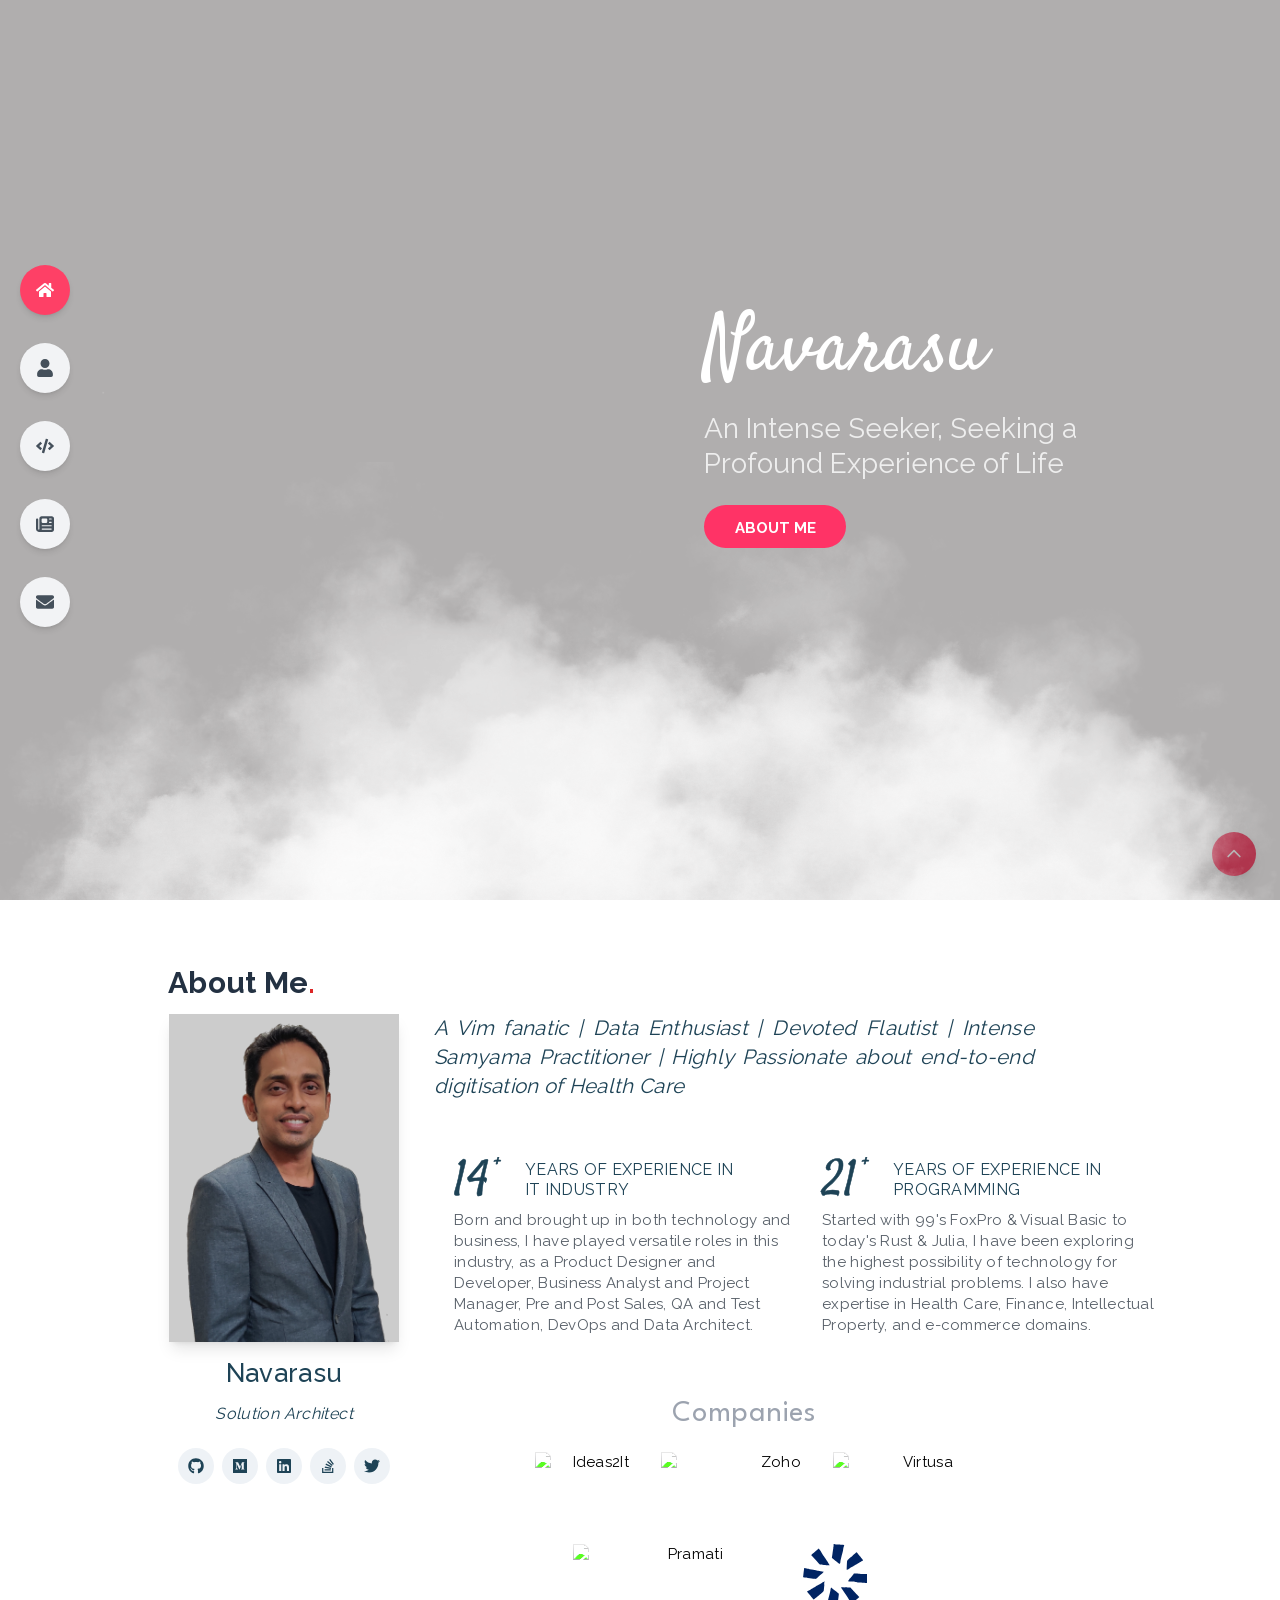
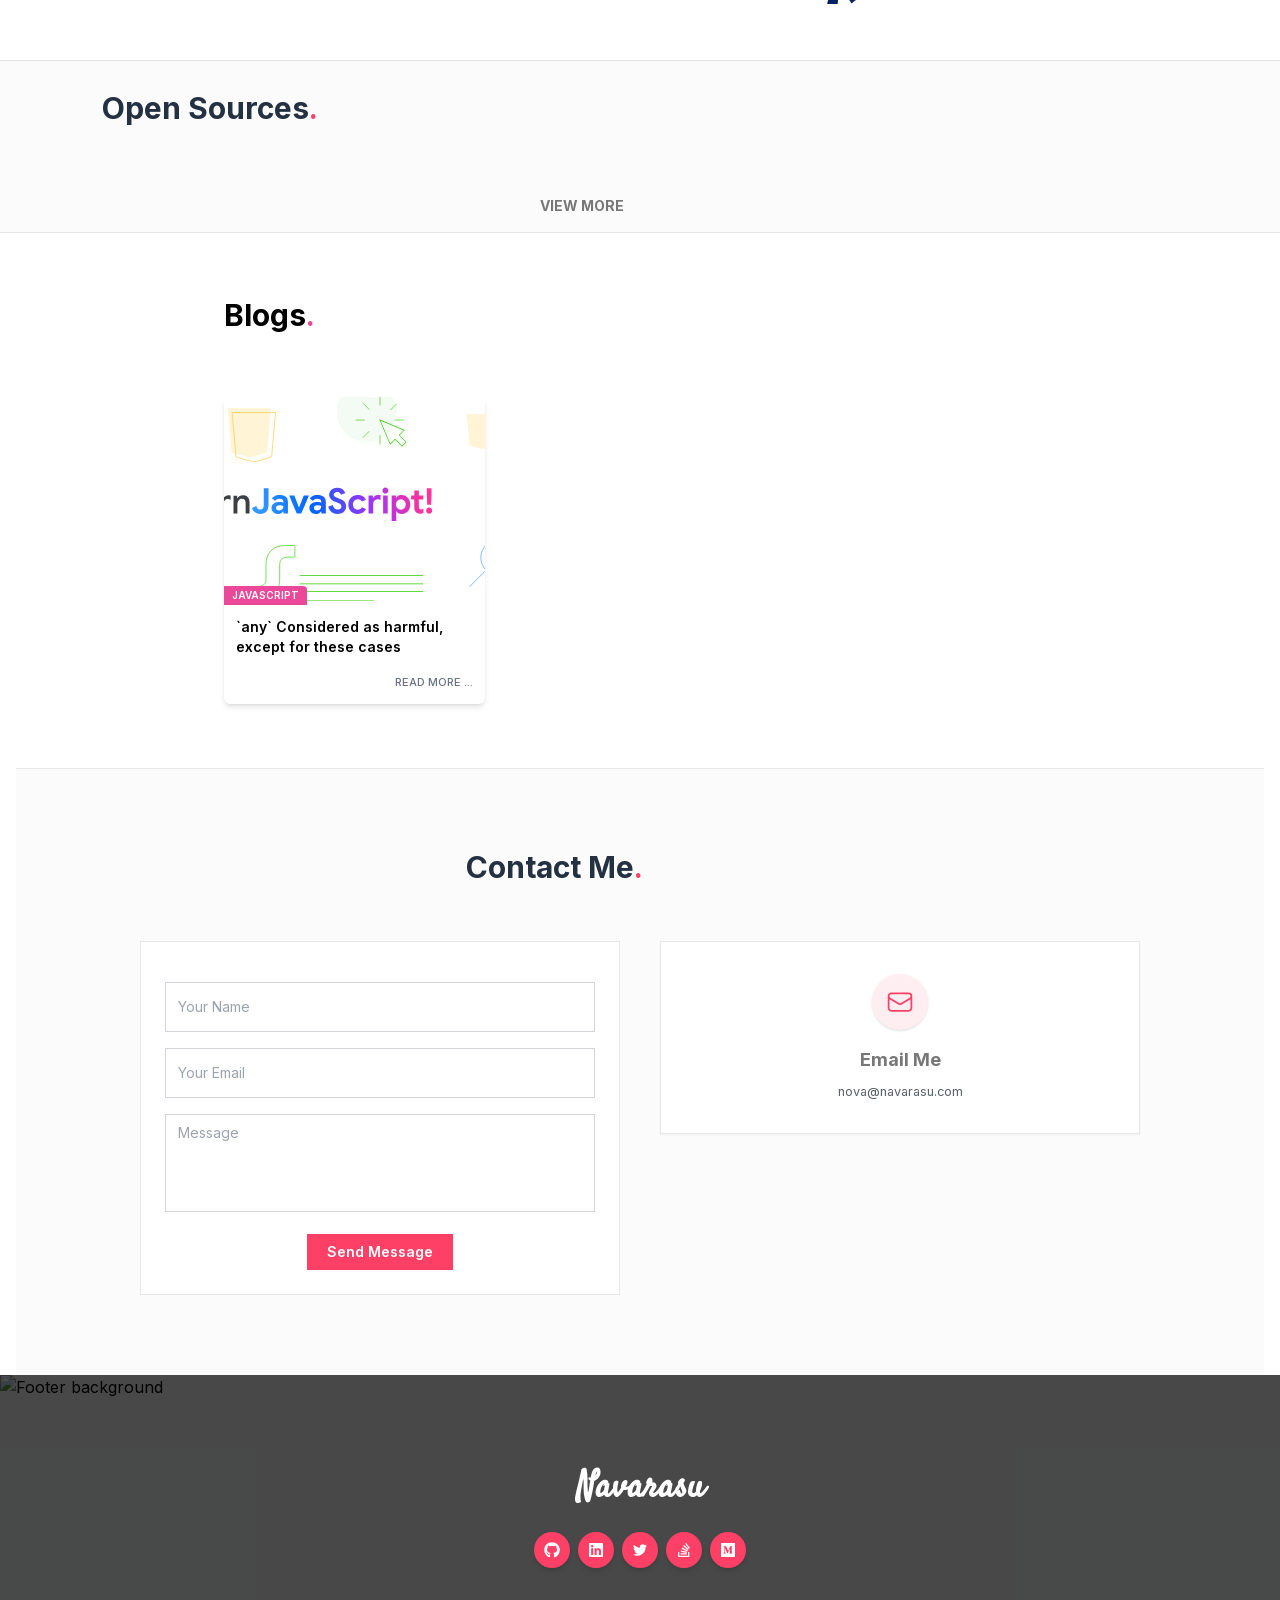
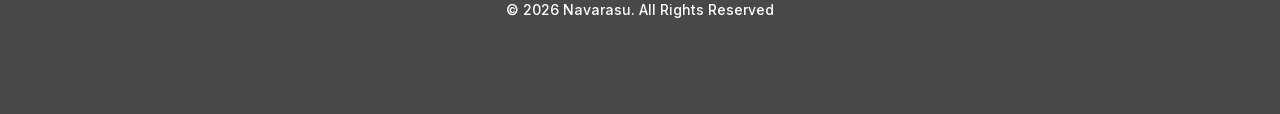
==== index.html @ 443efb42 "Deploy b0212914bab548ce1fe3b896f8ee15dc93df5115" ====
<!DOCTYPE html><!--HcFekc7OkrVFMtpnWAix1--><html lang="en" class="__variable_f367f3"><head><meta charSet="utf-8"/><meta name="viewport" content="width=device-width, initial-scale=1, maximum-scale=5"/><meta name="viewport" content="width=device-width, initial-scale=1"/><link rel="preload" href="/_next/static/media/e4af272ccee01ff0-s.p.woff2" as="font" crossorigin="" type="font/woff2"/><link rel="preload" as="image" href="/loader/img1.png"/><link rel="preload" as="image" href="/loader/img2.png"/><link rel="preload" as="image" href="/loader/img3.png"/><link rel="preload" as="image" href="/loader/img4.png"/><link rel="stylesheet" href="/_next/static/css/eaeaf0e71cd73cfa.css" data-precedence="next"/><link rel="stylesheet" href="/_next/static/css/146847a74eebb6a8.css" data-precedence="next"/><link href="/_next/static/css/4918679328ad5d0a.css" rel="stylesheet" as="style" data-precedence="dynamic"/><link rel="preload" as="script" fetchPriority="low" href="/_next/static/chunks/webpack-befd7f7f0d459a4f.js"/><script src="/_next/static/chunks/4bd1b696-c023c6e3521b1417.js" async=""></script><script src="/_next/static/chunks/255-298da4547136d2a0.js" async=""></script><script src="/_next/static/chunks/main-app-9330111834009096.js" async=""></script><script src="/_next/static/chunks/249-9d07b238066fa2d2.js" async=""></script><script src="/_next/static/chunks/app/page-d568314fc1e947a7.js" async=""></script><link rel="preload" href="/_next/static/chunks/8e1d74a4.841c01ce5532c934.js" as="script" fetchPriority="low"/><link rel="preload" href="/_next/static/chunks/53c13509.32d0cf3cad855f69.js" as="script" fetchPriority="low"/><link rel="preload" href="/_next/static/chunks/170.b649c75e7c660ad8.js" as="script" fetchPriority="low"/><link rel="preload" href="/navarasu/img/navarasu_mob.avif" as="image"/><meta name="next-size-adjust" content=""/><link rel="preload" href="/navarasu/img/navarasu_desktop.avif" as="image" type="image/avif"/><link rel="preload" href="/navarasu/img/navarasu_tab.avif" as="image" type="image/avif"/><link rel="preload" href="/navarasu/img/navarasu_mob.avif" as="image" type="image/avif"/><link rel="dns-prefetch" href="//api.github.com"/><link rel="dns-prefetch" href="//raw.githubusercontent.com"/><link rel="dns-prefetch" href="//img.shields.io"/><link rel="dns-prefetch" href="//navarasu.com"/><link rel="preconnect" href="https://fonts.googleapis.com"/><link rel="preconnect" href="https://fonts.gstatic.com" crossorigin="anonymous"/><title>Navarasu Portfolio</title><meta name="description" content="A portfolio by Navarasu showcasing open source work, blogs, and contact info."/><link href="https://fonts.googleapis.com/css2?family=Spartan:wght@300;400;500&amp;display=swap" rel="stylesheet"/><script defer="">
              window.addEventListener('load', function () {
                if ('serviceWorker' in navigator) {
                  navigator.serviceWorker.register('/sw.js')
                    .then(function (registration) {
                      console.log('SW registered:', registration);
                    })
                    .catch(function (registrationError) {
                      console.log('SW registration failed:', registrationError);
                    });
                }
              });
            </script><script src="/_next/static/chunks/polyfills-42372ed130431b0a.js" noModule=""></script></head><body class="font-inter"><div hidden=""><!--$--><!--/$--></div><main><div class="fixed inset-0 z-50 bg-[#fcf1ee] flex flex-col items-center justify-center space-y-4"><p class="text-black text-2xl font-bold">Welcome!</p><div class="w-[80px] h-[80px] overflow-hidden relative"><div class="flex animate-train"><img alt="Loader 0" loading="eager" width="80" height="80" decoding="async" data-nimg="1" class="object-contain" style="color:transparent" src="/loader/img1.png"/><img alt="Loader 1" loading="eager" width="80" height="80" decoding="async" data-nimg="1" class="object-contain" style="color:transparent" src="/loader/img2.png"/><img alt="Loader 2" loading="eager" width="80" height="80" decoding="async" data-nimg="1" class="object-contain" style="color:transparent" src="/loader/img3.png"/><img alt="Loader 3" loading="eager" width="80" height="80" decoding="async" data-nimg="1" class="object-contain" style="color:transparent" src="/loader/img4.png"/><img alt="Loader 4" loading="eager" width="80" height="80" decoding="async" data-nimg="1" class="object-contain" style="color:transparent" src="/loader/img1.png"/></div></div></div><main class="transition-opacity duration-500 ease-in-out opacity-0 pointer-events-none select-none"><div id="header"><!--$?--><template id="B:0"></template><div class="p-4 text-center">Loading Header...</div><!--/$--></div><section id="about"></section><section id="opensources"></section><section id="blog"></section><section id="contact"></section><section id="footer"></section></main><!--$--><!--/$--></main><script>requestAnimationFrame(function(){$RT=performance.now()});</script><script src="/_next/static/chunks/webpack-befd7f7f0d459a4f.js" id="_R_" async=""></script><div hidden id="S:0"><section id="header" class="relative w-full h-screen overflow-hidden"><!--$!--><template data-dgst="BAILOUT_TO_CLIENT_SIDE_RENDERING"></template><!--/$--><picture class="absolute inset-0 z-0"><source media="(min-width: 1064px)" srcSet="/navarasu/img/navarasu_desktop.avif"/><source media="(min-width: 640px)" srcSet="/navarasu/img/navarasu_tab.avif"/><img alt="Responsive Background" loading="eager" width="800" height="600" decoding="async" data-nimg="1" class="w-full h-full object-cover object-[0.01%]" style="color:transparent;background-size:cover;background-position:50% 50%;background-repeat:no-repeat;background-image:url(&quot;data:image/svg+xml;charset=utf-8,%3Csvg xmlns=&#x27;http://www.w3.org/2000/svg&#x27; viewBox=&#x27;0 0 800 600&#x27;%3E%3Cfilter id=&#x27;b&#x27; color-interpolation-filters=&#x27;sRGB&#x27;%3E%3CfeGaussianBlur stdDeviation=&#x27;20&#x27;/%3E%3CfeColorMatrix values=&#x27;1 0 0 0 0 0 1 0 0 0 0 0 1 0 0 0 0 0 100 -1&#x27; result=&#x27;s&#x27;/%3E%3CfeFlood x=&#x27;0&#x27; y=&#x27;0&#x27; width=&#x27;100%25&#x27; height=&#x27;100%25&#x27;/%3E%3CfeComposite operator=&#x27;out&#x27; in=&#x27;s&#x27;/%3E%3CfeComposite in2=&#x27;SourceGraphic&#x27;/%3E%3CfeGaussianBlur stdDeviation=&#x27;20&#x27;/%3E%3C/filter%3E%3Cimage width=&#x27;100%25&#x27; height=&#x27;100%25&#x27; x=&#x27;0&#x27; y=&#x27;0&#x27; preserveAspectRatio=&#x27;none&#x27; style=&#x27;filter: url(%23b);&#x27; href=&#x27;[data-uri]&#x27;/%3E%3C/svg%3E&quot;)" src="/navarasu/img/navarasu_mob.avif"/></picture><div class="absolute inset-0 bg-[rgba(41,37,37,0.37)] z-10"></div><div class="absolute inset-0 z-20 grid grid-cols-10 grid-rows-7 py-20 justify-center px-4 md:px-16"><div class="col-start-3 col-span-8 row-start-3 row-span-2 sm:col-start-6 md:px-16 text-left"><div class="pr-2"><h1 class="__className_8b8a99 text-white text-[80px] font-bold">Navarasu</h1></div><p class="__className_193d42 text-[#eee] text-[28.8px] leading-tight md:text-[28px]">An Intense Seeker, Seeking a Profound Experience of Life</p><a class="__className_193d42 px-[30px] text-center h-[43px] w-[142px] leading-[46px] text-[15px] text-white shadow-none inline-block mt-6 rounded-full bg-[#ff3366] hover:bg-[#e52e5f] transition-all" href="#about"><span class="text-center font-bold">ABOUT ME</span></a></div></div><button class="fixed top-4 left-4 z-50 lg:hidden text-white text-2xl" aria-label="Open menu"><div class="w-[36.58px] h-[32px] bg-[#12121299] mt-2 flex items-center justify-center"><svg stroke="currentColor" fill="currentColor" stroke-width="0" viewBox="0 0 448 512" class="text-white text-xl" height="1em" width="1em" xmlns="http://www.w3.org/2000/svg"><path d="M16 132h416c8.837 0 16-7.163 16-16V76c0-8.837-7.163-16-16-16H16C7.163 60 0 67.163 0 76v40c0 8.837 7.163 16 16 16zm0 160h416c8.837 0 16-7.163 16-16v-40c0-8.837-7.163-16-16-16H16c-8.837 0-16 7.163-16 16v40c0 8.837 7.163 16 16 16zm0 160h416c8.837 0 16-7.163 16-16v-40c0-8.837-7.163-16-16-16H16c-8.837 0-16 7.163-16 16v40c0 8.837 7.163 16 16 16z"></path></svg></div></button><header class="fixed top-0 left-0 h-full w-3/4 max-w-[250px] bg-black/90 text-white z-50 transform transition-transform duration-700 ease-in-out -translate-x-full lg:hidden"><span class="fixed top-4 left-44 z-50"><button class="text-white text-xl" aria-label="Close menu"><h6>X</h6></button></span><div class="pt-20"><ul class="flex flex-col space-y-12 text-[20px] font-[Raleway,sans-serif] px-4"><li class="mylist"><a href="#header" class="group flex items-center gap-3 px-4 py-4 rounded-full duration-700 text-[#fe4066] hover:bg-[#fe4066]"><span class="text-lg text-[#fe4066] group-hover:text-[#fe4066] transition-opacity duration-300"><svg stroke="currentColor" fill="currentColor" stroke-width="0" viewBox="0 0 576 512" height="1em" width="1em" xmlns="http://www.w3.org/2000/svg"><path d="M280.37 148.26L96 300.11V464a16 16 0 0 0 16 16l112.06-.29a16 16 0 0 0 15.92-16V368a16 16 0 0 1 16-16h64a16 16 0 0 1 16 16v95.64a16 16 0 0 0 16 16.05L464 480a16 16 0 0 0 16-16V300L295.67 148.26a12.19 12.19 0 0 0-15.3 0zM571.6 251.47L488 182.56V44.05a12 12 0 0 0-12-12h-56a12 12 0 0 0-12 12v72.61L318.47 43a48 48 0 0 0-61 0L4.34 251.47a12 12 0 0 0-1.6 16.9l25.5 31A12 12 0 0 0 45.15 301l235.22-193.74a12.19 12.19 0 0 1 15.3 0L530.9 301a12 12 0 0 0 16.9-1.6l25.5-31a12 12 0 0 0-1.7-16.93z"></path></svg></span><span class="text-[#fe4066] group-hover:text-white">Home</span></a></li><li class="mylist"><a href="#about" class="group flex items-center gap-3 px-4 py-4 rounded-full duration-700 text-white hover:text-white hover:bg-[#fe4066]"><span class="text-lg text-white group-hover:text-[#fe4066] transition-opacity duration-300"><svg stroke="currentColor" fill="currentColor" stroke-width="0" viewBox="0 0 448 512" height="1em" width="1em" xmlns="http://www.w3.org/2000/svg"><path d="M224 256c70.7 0 128-57.3 128-128S294.7 0 224 0 96 57.3 96 128s57.3 128 128 128zm89.6 32h-16.7c-22.2 10.2-46.9 16-72.9 16s-50.6-5.8-72.9-16h-16.7C60.2 288 0 348.2 0 422.4V464c0 26.5 21.5 48 48 48h352c26.5 0 48-21.5 48-48v-41.6c0-74.2-60.2-134.4-134.4-134.4z"></path></svg></span><span class="text-white group-hover:text-white">About</span></a></li><li class="mylist"><a href="#opensources" class="group flex items-center gap-3 px-4 py-4 rounded-full duration-700 text-white hover:text-white hover:bg-[#fe4066]"><span class="text-lg text-white group-hover:text-[#fe4066] transition-opacity duration-300"><svg stroke="currentColor" fill="currentColor" stroke-width="0" viewBox="0 0 640 512" height="1em" width="1em" xmlns="http://www.w3.org/2000/svg"><path d="M278.9 511.5l-61-17.7c-6.4-1.8-10-8.5-8.2-14.9L346.2 8.7c1.8-6.4 8.5-10 14.9-8.2l61 17.7c6.4 1.8 10 8.5 8.2 14.9L293.8 503.3c-1.9 6.4-8.5 10.1-14.9 8.2zm-114-112.2l43.5-46.4c4.6-4.9 4.3-12.7-.8-17.2L117 256l90.6-79.7c5.1-4.5 5.5-12.3.8-17.2l-43.5-46.4c-4.5-4.8-12.1-5.1-17-.5L3.8 247.2c-5.1 4.7-5.1 12.8 0 17.5l144.1 135.1c4.9 4.6 12.5 4.4 17-.5zm327.2.6l144.1-135.1c5.1-4.7 5.1-12.8 0-17.5L492.1 112.1c-4.8-4.5-12.4-4.3-17 .5L431.6 159c-4.6 4.9-4.3 12.7.8 17.2L523 256l-90.6 79.7c-5.1 4.5-5.5 12.3-.8 17.2l43.5 46.4c4.5 4.9 12.1 5.1 17 .6z"></path></svg></span><span class="text-white group-hover:text-white">Open Source</span></a></li><li class="mylist"><a href="#blog" class="group flex items-center gap-3 px-4 py-4 rounded-full duration-700 text-white hover:text-white hover:bg-[#fe4066]"><span class="text-lg text-white group-hover:text-[#fe4066] transition-opacity duration-300"><svg stroke="currentColor" fill="currentColor" stroke-width="0" viewBox="0 0 512 512" height="1em" width="1em" xmlns="http://www.w3.org/2000/svg"><path d="M96 96c0-35.3 28.7-64 64-64l288 0c35.3 0 64 28.7 64 64l0 320c0 35.3-28.7 64-64 64L80 480c-44.2 0-80-35.8-80-80L0 128c0-17.7 14.3-32 32-32s32 14.3 32 32l0 272c0 8.8 7.2 16 16 16s16-7.2 16-16L96 96zm64 24l0 80c0 13.3 10.7 24 24 24l112 0c13.3 0 24-10.7 24-24l0-80c0-13.3-10.7-24-24-24L184 96c-13.3 0-24 10.7-24 24zm208-8c0 8.8 7.2 16 16 16l48 0c8.8 0 16-7.2 16-16s-7.2-16-16-16l-48 0c-8.8 0-16 7.2-16 16zm0 96c0 8.8 7.2 16 16 16l48 0c8.8 0 16-7.2 16-16s-7.2-16-16-16l-48 0c-8.8 0-16 7.2-16 16zM160 304c0 8.8 7.2 16 16 16l256 0c8.8 0 16-7.2 16-16s-7.2-16-16-16l-256 0c-8.8 0-16 7.2-16 16zm0 96c0 8.8 7.2 16 16 16l256 0c8.8 0 16-7.2 16-16s-7.2-16-16-16l-256 0c-8.8 0-16 7.2-16 16z"></path></svg></span><span class="text-white group-hover:text-white">Blog</span></a></li><li class="mylist"><a href="#contact" class="group flex items-center gap-3 px-4 py-4 rounded-full duration-700 text-white hover:text-white hover:bg-[#fe4066]"><span class="text-lg text-white group-hover:text-[#fe4066] transition-opacity duration-300"><svg stroke="currentColor" fill="currentColor" stroke-width="0" viewBox="0 0 512 512" height="1em" width="1em" xmlns="http://www.w3.org/2000/svg"><path d="M502.3 190.8c3.9-3.1 9.7-.2 9.7 4.7V400c0 26.5-21.5 48-48 48H48c-26.5 0-48-21.5-48-48V195.6c0-5 5.7-7.8 9.7-4.7 22.4 17.4 52.1 39.5 154.1 113.6 21.1 15.4 56.7 47.8 92.2 47.6 35.7.3 72-32.8 92.3-47.6 102-74.1 131.6-96.3 154-113.7zM256 320c23.2.4 56.6-29.2 73.4-41.4 132.7-96.3 142.8-104.7 173.4-128.7 5.8-4.5 9.2-11.5 9.2-18.9v-19c0-26.5-21.5-48-48-48H48C21.5 64 0 85.5 0 112v19c0 7.4 3.4 14.3 9.2 18.9 30.6 23.9 40.7 32.4 173.4 128.7 16.8 12.2 50.2 41.8 73.4 41.4z"></path></svg></span><span class="text-white group-hover:text-white">Contact</span></a></li></ul></div></header><nav class="pt-10 hidden lg:grid fixed top-1/4 left-3 z-40 gap-7 p-2 rounded-lg text-[#45505b]"><a href="#header" class="group relative w-[50px] h-[50px] flex items-center rounded-full transition-all duration-700 overflow-visible 
                hover:w-[130px] 
                hover:bg-[#fe4066] px-4 
                bg-[#fe4066] text-white shadow-md cursor-pointer"><span class="absolute left-4 top-1/2 transform -translate-y-1/2 text-lg z-10"><svg stroke="currentColor" fill="currentColor" stroke-width="0" viewBox="0 0 576 512" height="1em" width="1em" xmlns="http://www.w3.org/2000/svg"><path d="M280.37 148.26L96 300.11V464a16 16 0 0 0 16 16l112.06-.29a16 16 0 0 0 15.92-16V368a16 16 0 0 1 16-16h64a16 16 0 0 1 16 16v95.64a16 16 0 0 0 16 16.05L464 480a16 16 0 0 0 16-16V300L295.67 148.26a12.19 12.19 0 0 0-15.3 0zM571.6 251.47L488 182.56V44.05a12 12 0 0 0-12-12h-56a12 12 0 0 0-12 12v72.61L318.47 43a48 48 0 0 0-61 0L4.34 251.47a12 12 0 0 0-1.6 16.9l25.5 31A12 12 0 0 0 45.15 301l235.22-193.74a12.19 12.19 0 0 1 15.3 0L530.9 301a12 12 0 0 0 16.9-1.6l25.5-31a12 12 0 0 0-1.7-16.93z"></path></svg></span><span class="ml-8 opacity-0 group-hover:opacity-100 transition-opacity duration-700 whitespace-nowrap text-[17.6px] font-[Raleway,sans-serif]">Home</span></a><a href="#about" class="group relative w-[50px] h-[50px] flex items-center rounded-full transition-all duration-700 overflow-visible 
                hover:w-[130px] 
                hover:bg-[#fe4066] px-4 
                bg-[#f2f3f5] hover:text-white shadow-md cursor-pointer"><span class="absolute left-4 top-1/2 transform -translate-y-1/2 text-lg z-10"><svg stroke="currentColor" fill="currentColor" stroke-width="0" viewBox="0 0 448 512" height="1em" width="1em" xmlns="http://www.w3.org/2000/svg"><path d="M224 256c70.7 0 128-57.3 128-128S294.7 0 224 0 96 57.3 96 128s57.3 128 128 128zm89.6 32h-16.7c-22.2 10.2-46.9 16-72.9 16s-50.6-5.8-72.9-16h-16.7C60.2 288 0 348.2 0 422.4V464c0 26.5 21.5 48 48 48h352c26.5 0 48-21.5 48-48v-41.6c0-74.2-60.2-134.4-134.4-134.4z"></path></svg></span><span class="ml-8 opacity-0 group-hover:opacity-100 transition-opacity duration-700 whitespace-nowrap text-[17.6px] font-[Raleway,sans-serif]">About</span></a><a href="#opensources" class="group relative w-[50px] h-[50px] flex items-center rounded-full transition-all duration-700 overflow-visible 
                hover:w-[170px] 
                hover:bg-[#fe4066] px-4 
                bg-[#f2f3f5] hover:text-white shadow-md cursor-pointer"><span class="absolute left-4 top-1/2 transform -translate-y-1/2 text-lg z-10"><svg stroke="currentColor" fill="currentColor" stroke-width="0" viewBox="0 0 640 512" height="1em" width="1em" xmlns="http://www.w3.org/2000/svg"><path d="M278.9 511.5l-61-17.7c-6.4-1.8-10-8.5-8.2-14.9L346.2 8.7c1.8-6.4 8.5-10 14.9-8.2l61 17.7c6.4 1.8 10 8.5 8.2 14.9L293.8 503.3c-1.9 6.4-8.5 10.1-14.9 8.2zm-114-112.2l43.5-46.4c4.6-4.9 4.3-12.7-.8-17.2L117 256l90.6-79.7c5.1-4.5 5.5-12.3.8-17.2l-43.5-46.4c-4.5-4.8-12.1-5.1-17-.5L3.8 247.2c-5.1 4.7-5.1 12.8 0 17.5l144.1 135.1c4.9 4.6 12.5 4.4 17-.5zm327.2.6l144.1-135.1c5.1-4.7 5.1-12.8 0-17.5L492.1 112.1c-4.8-4.5-12.4-4.3-17 .5L431.6 159c-4.6 4.9-4.3 12.7.8 17.2L523 256l-90.6 79.7c-5.1 4.5-5.5 12.3-.8 17.2l43.5 46.4c4.5 4.9 12.1 5.1 17 .6z"></path></svg></span><span class="ml-8 opacity-0 group-hover:opacity-100 transition-opacity duration-700 whitespace-nowrap text-[17.6px] font-[Raleway,sans-serif]">Open Source</span></a><a href="#blog" class="group relative w-[50px] h-[50px] flex items-center rounded-full transition-all duration-700 overflow-visible 
                hover:w-[130px] 
                hover:bg-[#fe4066] px-4 
                bg-[#f2f3f5] hover:text-white shadow-md cursor-pointer"><span class="absolute left-4 top-1/2 transform -translate-y-1/2 text-lg z-10"><svg stroke="currentColor" fill="currentColor" stroke-width="0" viewBox="0 0 512 512" height="1em" width="1em" xmlns="http://www.w3.org/2000/svg"><path d="M96 96c0-35.3 28.7-64 64-64l288 0c35.3 0 64 28.7 64 64l0 320c0 35.3-28.7 64-64 64L80 480c-44.2 0-80-35.8-80-80L0 128c0-17.7 14.3-32 32-32s32 14.3 32 32l0 272c0 8.8 7.2 16 16 16s16-7.2 16-16L96 96zm64 24l0 80c0 13.3 10.7 24 24 24l112 0c13.3 0 24-10.7 24-24l0-80c0-13.3-10.7-24-24-24L184 96c-13.3 0-24 10.7-24 24zm208-8c0 8.8 7.2 16 16 16l48 0c8.8 0 16-7.2 16-16s-7.2-16-16-16l-48 0c-8.8 0-16 7.2-16 16zm0 96c0 8.8 7.2 16 16 16l48 0c8.8 0 16-7.2 16-16s-7.2-16-16-16l-48 0c-8.8 0-16 7.2-16 16zM160 304c0 8.8 7.2 16 16 16l256 0c8.8 0 16-7.2 16-16s-7.2-16-16-16l-256 0c-8.8 0-16 7.2-16 16zm0 96c0 8.8 7.2 16 16 16l256 0c8.8 0 16-7.2 16-16s-7.2-16-16-16l-256 0c-8.8 0-16 7.2-16 16z"></path></svg></span><span class="ml-8 opacity-0 group-hover:opacity-100 transition-opacity duration-700 whitespace-nowrap text-[17.6px] font-[Raleway,sans-serif]">Blog</span></a><a href="#contact" class="group relative w-[50px] h-[50px] flex items-center rounded-full transition-all duration-700 overflow-visible 
                hover:w-[130px] 
                hover:bg-[#fe4066] px-4 
                bg-[#f2f3f5] hover:text-white shadow-md cursor-pointer"><span class="absolute left-4 top-1/2 transform -translate-y-1/2 text-lg z-10"><svg stroke="currentColor" fill="currentColor" stroke-width="0" viewBox="0 0 512 512" height="1em" width="1em" xmlns="http://www.w3.org/2000/svg"><path d="M502.3 190.8c3.9-3.1 9.7-.2 9.7 4.7V400c0 26.5-21.5 48-48 48H48c-26.5 0-48-21.5-48-48V195.6c0-5 5.7-7.8 9.7-4.7 22.4 17.4 52.1 39.5 154.1 113.6 21.1 15.4 56.7 47.8 92.2 47.6 35.7.3 72-32.8 92.3-47.6 102-74.1 131.6-96.3 154-113.7zM256 320c23.2.4 56.6-29.2 73.4-41.4 132.7-96.3 142.8-104.7 173.4-128.7 5.8-4.5 9.2-11.5 9.2-18.9v-19c0-26.5-21.5-48-48-48H48C21.5 64 0 85.5 0 112v19c0 7.4 3.4 14.3 9.2 18.9 30.6 23.9 40.7 32.4 173.4 128.7 16.8 12.2 50.2 41.8 73.4 41.4z"></path></svg></span><span class="ml-8 opacity-0 group-hover:opacity-100 transition-opacity duration-700 whitespace-nowrap text-[17.6px] font-[Raleway,sans-serif]">Contact</span></a></nav></section></div><script>$RB=[];$RV=function(a){$RT=performance.now();for(var b=0;b<a.length;b+=2){var c=a[b],e=a[b+1];null!==e.parentNode&&e.parentNode.removeChild(e);var f=c.parentNode;if(f){var g=c.previousSibling,h=0;do{if(c&&8===c.nodeType){var d=c.data;if("/$"===d||"/&"===d)if(0===h)break;else h--;else"$"!==d&&"$?"!==d&&"$~"!==d&&"$!"!==d&&"&"!==d||h++}d=c.nextSibling;f.removeChild(c);c=d}while(c);for(;e.firstChild;)f.insertBefore(e.firstChild,c);g.data="$";g._reactRetry&&requestAnimationFrame(g._reactRetry)}}a.length=0};
$RC=function(a,b){if(b=document.getElementById(b))(a=document.getElementById(a))?(a.previousSibling.data="$~",$RB.push(a,b),2===$RB.length&&("number"!==typeof $RT?requestAnimationFrame($RV.bind(null,$RB)):(a=performance.now(),setTimeout($RV.bind(null,$RB),2300>a&&2E3<a?2300-a:$RT+300-a)))):b.parentNode.removeChild(b)};$RC("B:0","S:0")</script><script>(self.__next_f=self.__next_f||[]).push([0])</script><script>self.__next_f.push([1,"1:\"$Sreact.fragment\"\n2:I[9766,[],\"\"]\n3:I[8924,[],\"\"]\n4:I[1959,[],\"ClientPageRoot\"]\n5:I[7718,[\"249\",\"static/chunks/249-9d07b238066fa2d2.js\",\"974\",\"static/chunks/app/page-d568314fc1e947a7.js\"],\"default\"]\n8:I[4431,[],\"OutletBoundary\"]\na:I[5278,[],\"AsyncMetadataOutlet\"]\nc:I[4431,[],\"ViewportBoundary\"]\ne:I[4431,[],\"MetadataBoundary\"]\nf:\"$Sreact.suspense\"\n11:I[7150,[],\"\"]\n:HL[\"/_next/static/media/e4af272ccee01ff0-s.p.woff2\",\"font\",{\"crossOrigin\":\"\",\"type\":\"font/woff2\"}]\n:HL[\"/_next/static/css/eaeaf0e71cd73cfa.css\",\"style\"]\n:HL[\"/_next/static/css/146847a74eebb6a8.css\",\"style\"]\n"])</script><script>self.__next_f.push([1,"0:{\"P\":null,\"b\":\"HcFekc7OkrVFMtpnWAix1\",\"p\":\"\",\"c\":[\"\",\"\"],\"i\":false,\"f\":[[[\"\",{\"children\":[\"__PAGE__\",{}]},\"$undefined\",\"$undefined\",true],[\"\",[\"$\",\"$1\",\"c\",{\"children\":[[[\"$\",\"link\",\"0\",{\"rel\":\"stylesheet\",\"href\":\"/_next/static/css/eaeaf0e71cd73cfa.css\",\"precedence\":\"next\",\"crossOrigin\":\"$undefined\",\"nonce\":\"$undefined\"}]],[\"$\",\"html\",null,{\"lang\":\"en\",\"suppressHydrationWarning\":true,\"className\":\"__variable_f367f3\",\"children\":[[\"$\",\"head\",null,{\"children\":[[\"$\",\"link\",null,{\"rel\":\"preload\",\"href\":\"/navarasu/img/navarasu_desktop.avif\",\"as\":\"image\",\"type\":\"image/avif\"}],[\"$\",\"link\",null,{\"rel\":\"preload\",\"href\":\"/navarasu/img/navarasu_tab.avif\",\"as\":\"image\",\"type\":\"image/avif\"}],[\"$\",\"link\",null,{\"rel\":\"preload\",\"href\":\"/navarasu/img/navarasu_mob.avif\",\"as\":\"image\",\"type\":\"image/avif\"}],[\"$\",\"link\",null,{\"rel\":\"dns-prefetch\",\"href\":\"//api.github.com\"}],[\"$\",\"link\",null,{\"rel\":\"dns-prefetch\",\"href\":\"//raw.githubusercontent.com\"}],[\"$\",\"link\",null,{\"rel\":\"dns-prefetch\",\"href\":\"//img.shields.io\"}],[\"$\",\"link\",null,{\"rel\":\"dns-prefetch\",\"href\":\"//navarasu.com\"}],[\"$\",\"link\",null,{\"rel\":\"preconnect\",\"href\":\"https://fonts.googleapis.com\"}],[\"$\",\"link\",null,{\"rel\":\"preconnect\",\"href\":\"https://fonts.gstatic.com\",\"crossOrigin\":\"anonymous\"}],[\"$\",\"link\",null,{\"href\":\"https://fonts.googleapis.com/css2?family=Spartan:wght@300;400;500\u0026display=swap\",\"rel\":\"stylesheet\"}],[\"$\",\"meta\",null,{\"name\":\"viewport\",\"content\":\"width=device-width, initial-scale=1, maximum-scale=5\"}],[\"$\",\"script\",null,{\"defer\":true,\"dangerouslySetInnerHTML\":{\"__html\":\"\\n              window.addEventListener('load', function () {\\n                if ('serviceWorker' in navigator) {\\n                  navigator.serviceWorker.register('/sw.js')\\n                    .then(function (registration) {\\n                      console.log('SW registered:', registration);\\n                    })\\n                    .catch(function (registrationError) {\\n                      console.log('SW registration failed:', registrationError);\\n                    });\\n                }\\n              });\\n            \"}}]]}],[\"$\",\"body\",null,{\"className\":\"font-inter\",\"children\":[\"$\",\"main\",null,{\"children\":[\"$\",\"$L2\",null,{\"parallelRouterKey\":\"children\",\"error\":\"$undefined\",\"errorStyles\":\"$undefined\",\"errorScripts\":\"$undefined\",\"template\":[\"$\",\"$L3\",null,{}],\"templateStyles\":\"$undefined\",\"templateScripts\":\"$undefined\",\"notFound\":[[[\"$\",\"title\",null,{\"children\":\"404: This page could not be found.\"}],[\"$\",\"div\",null,{\"style\":{\"fontFamily\":\"system-ui,\\\"Segoe UI\\\",Roboto,Helvetica,Arial,sans-serif,\\\"Apple Color Emoji\\\",\\\"Segoe UI Emoji\\\"\",\"height\":\"100vh\",\"textAlign\":\"center\",\"display\":\"flex\",\"flexDirection\":\"column\",\"alignItems\":\"center\",\"justifyContent\":\"center\"},\"children\":[\"$\",\"div\",null,{\"children\":[[\"$\",\"style\",null,{\"dangerouslySetInnerHTML\":{\"__html\":\"body{color:#000;background:#fff;margin:0}.next-error-h1{border-right:1px solid rgba(0,0,0,.3)}@media (prefers-color-scheme:dark){body{color:#fff;background:#000}.next-error-h1{border-right:1px solid rgba(255,255,255,.3)}}\"}}],[\"$\",\"h1\",null,{\"className\":\"next-error-h1\",\"style\":{\"display\":\"inline-block\",\"margin\":\"0 20px 0 0\",\"padding\":\"0 23px 0 0\",\"fontSize\":24,\"fontWeight\":500,\"verticalAlign\":\"top\",\"lineHeight\":\"49px\"},\"children\":404}],[\"$\",\"div\",null,{\"style\":{\"display\":\"inline-block\"},\"children\":[\"$\",\"h2\",null,{\"style\":{\"fontSize\":14,\"fontWeight\":400,\"lineHeight\":\"49px\",\"margin\":0},\"children\":\"This page could not be found.\"}]}]]}]}]],[]],\"forbidden\":\"$undefined\",\"unauthorized\":\"$undefined\"}]}]}]]}]]}],{\"children\":[\"__PAGE__\",[\"$\",\"$1\",\"c\",{\"children\":[[\"$\",\"$L4\",null,{\"Component\":\"$5\",\"searchParams\":{},\"params\":{},\"promises\":[\"$@6\",\"$@7\"]}],[[\"$\",\"link\",\"0\",{\"rel\":\"stylesheet\",\"href\":\"/_next/static/css/146847a74eebb6a8.css\",\"precedence\":\"next\",\"crossOrigin\":\"$undefined\",\"nonce\":\"$undefined\"}]],[\"$\",\"$L8\",null,{\"children\":[\"$L9\",[\"$\",\"$La\",null,{\"promise\":\"$@b\"}]]}]]}],{},null,false]},null,false],[\"$\",\"$1\",\"h\",{\"children\":[null,[[\"$\",\"$Lc\",null,{\"children\":\"$Ld\"}],[\"$\",\"meta\",null,{\"name\":\"next-size-adjust\",\"content\":\"\"}]],[\"$\",\"$Le\",null,{\"children\":[\"$\",\"div\",null,{\"hidden\":true,\"children\":[\"$\",\"$f\",null,{\"fallback\":null,\"children\":\"$L10\"}]}]}]]}],false]],\"m\":\"$undefined\",\"G\":[\"$11\",[]],\"s\":false,\"S\":true}\n"])</script><script>self.__next_f.push([1,"6:{}\n7:\"$0:f:0:1:2:children:1:props:children:0:props:params\"\n"])</script><script>self.__next_f.push([1,"d:[[\"$\",\"meta\",\"0\",{\"charSet\":\"utf-8\"}],[\"$\",\"meta\",\"1\",{\"name\":\"viewport\",\"content\":\"width=device-width, initial-scale=1\"}]]\n9:null\n"])</script><script>self.__next_f.push([1,"b:{\"metadata\":[[\"$\",\"title\",\"0\",{\"children\":\"Navarasu Portfolio\"}],[\"$\",\"meta\",\"1\",{\"name\":\"description\",\"content\":\"A portfolio by Navarasu showcasing open source work, blogs, and contact info.\"}]],\"error\":null,\"digest\":\"$undefined\"}\n"])</script><script>self.__next_f.push([1,"10:\"$b:metadata\"\n"])</script></body></html>
---- _next/static/css/eaeaf0e71cd73cfa.css ----
*,:after,:before{--tw-border-spacing-x:0;--tw-border-spacing-y:0;--tw-translate-x:0;--tw-translate-y:0;--tw-rotate:0;--tw-skew-x:0;--tw-skew-y:0;--tw-scale-x:1;--tw-scale-y:1;--tw-pan-x: ;--tw-pan-y: ;--tw-pinch-zoom: ;--tw-scroll-snap-strictness:proximity;--tw-gradient-from-position: ;--tw-gradient-via-position: ;--tw-gradient-to-position: ;--tw-ordinal: ;--tw-slashed-zero: ;--tw-numeric-figure: ;--tw-numeric-spacing: ;--tw-numeric-fraction: ;--tw-ring-inset: ;--tw-ring-offset-width:0px;--tw-ring-offset-color:#fff;--tw-ring-color:rgb(59 130 246/0.5);--tw-ring-offset-shadow:0 0 #0000;--tw-ring-shadow:0 0 #0000;--tw-shadow:0 0 #0000;--tw-shadow-colored:0 0 #0000;--tw-blur: ;--tw-brightness: ;--tw-contrast: ;--tw-grayscale: ;--tw-hue-rotate: ;--tw-invert: ;--tw-saturate: ;--tw-sepia: ;--tw-drop-shadow: ;--tw-backdrop-blur: ;--tw-backdrop-brightness: ;--tw-backdrop-contrast: ;--tw-backdrop-grayscale: ;--tw-backdrop-hue-rotate: ;--tw-backdrop-invert: ;--tw-backdrop-opacity: ;--tw-backdrop-saturate: ;--tw-backdrop-sepia: ;--tw-contain-size: ;--tw-contain-layout: ;--tw-contain-paint: ;--tw-contain-style: }::backdrop{--tw-border-spacing-x:0;--tw-border-spacing-y:0;--tw-translate-x:0;--tw-translate-y:0;--tw-rotate:0;--tw-skew-x:0;--tw-skew-y:0;--tw-scale-x:1;--tw-scale-y:1;--tw-pan-x: ;--tw-pan-y: ;--tw-pinch-zoom: ;--tw-scroll-snap-strictness:proximity;--tw-gradient-from-position: ;--tw-gradient-via-position: ;--tw-gradient-to-position: ;--tw-ordinal: ;--tw-slashed-zero: ;--tw-numeric-figure: ;--tw-numeric-spacing: ;--tw-numeric-fraction: ;--tw-ring-inset: ;--tw-ring-offset-width:0px;--tw-ring-offset-color:#fff;--tw-ring-color:rgb(59 130 246/0.5);--tw-ring-offset-shadow:0 0 #0000;--tw-ring-shadow:0 0 #0000;--tw-shadow:0 0 #0000;--tw-shadow-colored:0 0 #0000;--tw-blur: ;--tw-brightness: ;--tw-contrast: ;--tw-grayscale: ;--tw-hue-rotate: ;--tw-invert: ;--tw-saturate: ;--tw-sepia: ;--tw-drop-shadow: ;--tw-backdrop-blur: ;--tw-backdrop-brightness: ;--tw-backdrop-contrast: ;--tw-backdrop-grayscale: ;--tw-backdrop-hue-rotate: ;--tw-backdrop-invert: ;--tw-backdrop-opacity: ;--tw-backdrop-saturate: ;--tw-backdrop-sepia: ;--tw-contain-size: ;--tw-contain-layout: ;--tw-contain-paint: ;--tw-contain-style: }/*
! tailwindcss v3.4.17 | MIT License | https://tailwindcss.com
*/*,:after,:before{box-sizing:border-box;border:0 solid #e5e7eb}:after,:before{--tw-content:""}:host,html{line-height:1.5;-webkit-text-size-adjust:100%;-moz-tab-size:4;-o-tab-size:4;tab-size:4;font-family:ui-sans-serif,system-ui,sans-serif,Apple Color Emoji,Segoe UI Emoji,Segoe UI Symbol,Noto Color Emoji;font-feature-settings:normal;font-variation-settings:normal;-webkit-tap-highlight-color:transparent}body{margin:0;line-height:inherit}hr{height:0;color:inherit;border-top-width:1px}abbr:where([title]){-webkit-text-decoration:underline dotted;text-decoration:underline dotted}h1,h2,h3,h4,h5,h6{font-size:inherit;font-weight:inherit}a{color:inherit;text-decoration:inherit}b,strong{font-weight:bolder}code,kbd,pre,samp{font-family:ui-monospace,SFMono-Regular,Menlo,Monaco,Consolas,Liberation Mono,Courier New,monospace;font-feature-settings:normal;font-variation-settings:normal;font-size:1em}small{font-size:80%}sub,sup{font-size:75%;line-height:0;position:relative;vertical-align:baseline}sub{bottom:-.25em}sup{top:-.5em}table{text-indent:0;border-color:inherit;border-collapse:collapse}button,input,optgroup,select,textarea{font-family:inherit;font-feature-settings:inherit;font-variation-settings:inherit;font-size:100%;font-weight:inherit;line-height:inherit;letter-spacing:inherit;color:inherit;margin:0;padding:0}button,select{text-transform:none}button,input:where([type=button]),input:where([type=reset]),input:where([type=submit]){-webkit-appearance:button;background-color:transparent;background-image:none}:-moz-focusring{outline:auto}:-moz-ui-invalid{box-shadow:none}progress{vertical-align:baseline}::-webkit-inner-spin-button,::-webkit-outer-spin-button{height:auto}[type=search]{-webkit-appearance:textfield;outline-offset:-2px}::-webkit-search-decoration{-webkit-appearance:none}::-webkit-file-upload-button{-webkit-appearance:button;font:inherit}summary{display:list-item}blockquote,dd,dl,figure,h1,h2,h3,h4,h5,h6,hr,p,pre{margin:0}fieldset{margin:0}fieldset,legend{padding:0}menu,ol,ul{list-style:none;margin:0;padding:0}dialog{padding:0}textarea{resize:vertical}input::-moz-placeholder,textarea::-moz-placeholder{opacity:1;color:#9ca3af}input::placeholder,textarea::placeholder{opacity:1;color:#9ca3af}[role=button],button{cursor:pointer}:disabled{cursor:default}audio,canvas,embed,iframe,img,object,svg,video{display:block;vertical-align:middle}img,video{max-width:100%;height:auto}[hidden]:where(:not([hidden=until-found])){display:none}.prose{color:var(--tw-prose-body);max-width:65ch}.prose :where(p):not(:where([class~=not-prose],[class~=not-prose] *)){margin-top:1.25em;margin-bottom:1.25em}.prose :where([class~=lead]):not(:where([class~=not-prose],[class~=not-prose] *)){color:var(--tw-prose-lead);font-size:1.25em;line-height:1.6;margin-top:1.2em;margin-bottom:1.2em}.prose :where(a):not(:where([class~=not-prose],[class~=not-prose] *)){color:var(--tw-prose-links);text-decoration:underline;font-weight:500}.prose :where(strong):not(:where([class~=not-prose],[class~=not-prose] *)){color:var(--tw-prose-bold);font-weight:600}.prose :where(a strong):not(:where([class~=not-prose],[class~=not-prose] *)){color:inherit}.prose :where(blockquote strong):not(:where([class~=not-prose],[class~=not-prose] *)){color:inherit}.prose :where(thead th strong):not(:where([class~=not-prose],[class~=not-prose] *)){color:inherit}.prose :where(ol):not(:where([class~=not-prose],[class~=not-prose] *)){list-style-type:decimal;margin-top:1.25em;margin-bottom:1.25em;padding-inline-start:1.625em}.prose :where(ol[type=A]):not(:where([class~=not-prose],[class~=not-prose] *)){list-style-type:upper-alpha}.prose :where(ol[type=a]):not(:where([class~=not-prose],[class~=not-prose] *)){list-style-type:lower-alpha}.prose :where(ol[type=A s]):not(:where([class~=not-prose],[class~=not-prose] *)){list-style-type:upper-alpha}.prose :where(ol[type=a s]):not(:where([class~=not-prose],[class~=not-prose] *)){list-style-type:lower-alpha}.prose :where(ol[type=I]):not(:where([class~=not-prose],[class~=not-prose] *)){list-style-type:upper-roman}.prose :where(ol[type=i]):not(:where([class~=not-prose],[class~=not-prose] *)){list-style-type:lower-roman}.prose :where(ol[type=I s]):not(:where([class~=not-prose],[class~=not-prose] *)){list-style-type:upper-roman}.prose :where(ol[type=i s]):not(:where([class~=not-prose],[class~=not-prose] *)){list-style-type:lower-roman}.prose :where(ol[type="1"]):not(:where([class~=not-prose],[class~=not-prose] *)){list-style-type:decimal}.prose :where(ul):not(:where([class~=not-prose],[class~=not-prose] *)){list-style-type:disc;margin-top:1.25em;margin-bottom:1.25em;padding-inline-start:1.625em}.prose :where(ol>li):not(:where([class~=not-prose],[class~=not-prose] *))::marker{font-weight:400;color:var(--tw-prose-counters)}.prose :where(ul>li):not(:where([class~=not-prose],[class~=not-prose] *))::marker{color:var(--tw-prose-bullets)}.prose :where(dt):not(:where([class~=not-prose],[class~=not-prose] *)){color:var(--tw-prose-headings);font-weight:600;margin-top:1.25em}.prose :where(hr):not(:where([class~=not-prose],[class~=not-prose] *)){border-color:var(--tw-prose-hr);border-top-width:1px;margin-top:3em;margin-bottom:3em}.prose :where(blockquote):not(:where([class~=not-prose],[class~=not-prose] *)){font-weight:500;font-style:italic;color:var(--tw-prose-quotes);border-inline-start-width:.25rem;border-inline-start-color:var(--tw-prose-quote-borders);quotes:"\201C""\201D""\2018""\2019";margin-top:1.6em;margin-bottom:1.6em;padding-inline-start:1em}.prose :where(blockquote p:first-of-type):not(:where([class~=not-prose],[class~=not-prose] *)):before{content:open-quote}.prose :where(blockquote p:last-of-type):not(:where([class~=not-prose],[class~=not-prose] *)):after{content:close-quote}.prose :where(h1):not(:where([class~=not-prose],[class~=not-prose] *)){color:var(--tw-prose-headings);font-weight:800;font-size:2.25em;margin-top:0;margin-bottom:.8888889em;line-height:1.1111111}.prose :where(h1 strong):not(:where([class~=not-prose],[class~=not-prose] *)){font-weight:900;color:inherit}.prose :where(h2):not(:where([class~=not-prose],[class~=not-prose] *)){color:var(--tw-prose-headings);font-weight:700;font-size:1.5em;margin-top:2em;margin-bottom:1em;line-height:1.3333333}.prose :where(h2 strong):not(:where([class~=not-prose],[class~=not-prose] *)){font-weight:800;color:inherit}.prose :where(h3):not(:where([class~=not-prose],[class~=not-prose] *)){color:var(--tw-prose-headings);font-weight:600;font-size:1.25em;margin-top:1.6em;margin-bottom:.6em;line-height:1.6}.prose :where(h3 strong):not(:where([class~=not-prose],[class~=not-prose] *)){font-weight:700;color:inherit}.prose :where(h4):not(:where([class~=not-prose],[class~=not-prose] *)){color:var(--tw-prose-headings);font-weight:600;margin-top:1.5em;margin-bottom:.5em;line-height:1.5}.prose :where(h4 strong):not(:where([class~=not-prose],[class~=not-prose] *)){font-weight:700;color:inherit}.prose :where(img):not(:where([class~=not-prose],[class~=not-prose] *)){margin-top:2em;margin-bottom:2em}.prose :where(picture):not(:where([class~=not-prose],[class~=not-prose] *)){display:block;margin-top:2em;margin-bottom:2em}.prose :where(video):not(:where([class~=not-prose],[class~=not-prose] *)){margin-top:2em;margin-bottom:2em}.prose :where(kbd):not(:where([class~=not-prose],[class~=not-prose] *)){font-weight:500;font-family:inherit;color:var(--tw-prose-kbd);box-shadow:0 0 0 1px rgb(var(--tw-prose-kbd-shadows)/10%),0 3px 0 rgb(var(--tw-prose-kbd-shadows)/10%);font-size:.875em;border-radius:.3125rem;padding-top:.1875em;padding-inline-end:.375em;padding-bottom:.1875em;padding-inline-start:.375em}.prose :where(code):not(:where([class~=not-prose],[class~=not-prose] *)){color:var(--tw-prose-code);font-weight:600;font-size:.875em}.prose :where(code):not(:where([class~=not-prose],[class~=not-prose] *)):before{content:"`"}.prose :where(code):not(:where([class~=not-prose],[class~=not-prose] *)):after{content:"`"}.prose :where(a code):not(:where([class~=not-prose],[class~=not-prose] *)){color:inherit}.prose :where(h1 code):not(:where([class~=not-prose],[class~=not-prose] *)){color:inherit}.prose :where(h2 code):not(:where([class~=not-prose],[class~=not-prose] *)){color:inherit;font-size:.875em}.prose :where(h3 code):not(:where([class~=not-prose],[class~=not-prose] *)){color:inherit;font-size:.9em}.prose :where(h4 code):not(:where([class~=not-prose],[class~=not-prose] *)){color:inherit}.prose :where(blockquote code):not(:where([class~=not-prose],[class~=not-prose] *)){color:inherit}.prose :where(thead th code):not(:where([class~=not-prose],[class~=not-prose] *)){color:inherit}.prose :where(pre):not(:where([class~=not-prose],[class~=not-prose] *)){color:var(--tw-prose-pre-code);background-color:var(--tw-prose-pre-bg);overflow-x:auto;font-weight:400;font-size:.875em;line-height:1.7142857;margin-top:1.7142857em;margin-bottom:1.7142857em;border-radius:.375rem;padding-top:.8571429em;padding-inline-end:1.1428571em;padding-bottom:.8571429em;padding-inline-start:1.1428571em}.prose :where(pre code):not(:where([class~=not-prose],[class~=not-prose] *)){background-color:transparent;border-width:0;border-radius:0;padding:0;font-weight:inherit;color:inherit;font-size:inherit;font-family:inherit;line-height:inherit}.prose :where(pre code):not(:where([class~=not-prose],[class~=not-prose] *)):before{content:none}.prose :where(pre code):not(:where([class~=not-prose],[class~=not-prose] *)):after{content:none}.prose :where(table):not(:where([class~=not-prose],[class~=not-prose] *)){width:100%;table-layout:auto;margin-top:2em;margin-bottom:2em;font-size:.875em;line-height:1.7142857}.prose :where(thead):not(:where([class~=not-prose],[class~=not-prose] *)){border-bottom-width:1px;border-bottom-color:var(--tw-prose-th-borders)}.prose :where(thead th):not(:where([class~=not-prose],[class~=not-prose] *)){color:var(--tw-prose-headings);font-weight:600;vertical-align:bottom;padding-inline-end:.5714286em;padding-bottom:.5714286em;padding-inline-start:.5714286em}.prose :where(tbody tr):not(:where([class~=not-prose],[class~=not-prose] *)){border-bottom-width:1px;border-bottom-color:var(--tw-prose-td-borders)}.prose :where(tbody tr:last-child):not(:where([class~=not-prose],[class~=not-prose] *)){border-bottom-width:0}.prose :where(tbody td):not(:where([class~=not-prose],[class~=not-prose] *)){vertical-align:baseline}.prose :where(tfoot):not(:where([class~=not-prose],[class~=not-prose] *)){border-top-width:1px;border-top-color:var(--tw-prose-th-borders)}.prose :where(tfoot td):not(:where([class~=not-prose],[class~=not-prose] *)){vertical-align:top}.prose :where(th,td):not(:where([class~=not-prose],[class~=not-prose] *)){text-align:start}.prose :where(figure>*):not(:where([class~=not-prose],[class~=not-prose] *)){margin-top:0;margin-bottom:0}.prose :where(figcaption):not(:where([class~=not-prose],[class~=not-prose] *)){color:var(--tw-prose-captions);font-size:.875em;line-height:1.4285714;margin-top:.8571429em}.prose{--tw-prose-body:#374151;--tw-prose-headings:#111827;--tw-prose-lead:#4b5563;--tw-prose-links:#111827;--tw-prose-bold:#111827;--tw-prose-counters:#6b7280;--tw-prose-bullets:#d1d5db;--tw-prose-hr:#e5e7eb;--tw-prose-quotes:#111827;--tw-prose-quote-borders:#e5e7eb;--tw-prose-captions:#6b7280;--tw-prose-kbd:#111827;--tw-prose-kbd-shadows:17 24 39;--tw-prose-code:#111827;--tw-prose-pre-code:#e5e7eb;--tw-prose-pre-bg:#1f2937;--tw-prose-th-borders:#d1d5db;--tw-prose-td-borders:#e5e7eb;--tw-prose-invert-body:#d1d5db;--tw-prose-invert-headings:#fff;--tw-prose-invert-lead:#9ca3af;--tw-prose-invert-links:#fff;--tw-prose-invert-bold:#fff;--tw-prose-invert-counters:#9ca3af;--tw-prose-invert-bullets:#4b5563;--tw-prose-invert-hr:#374151;--tw-prose-invert-quotes:#f3f4f6;--tw-prose-invert-quote-borders:#374151;--tw-prose-invert-captions:#9ca3af;--tw-prose-invert-kbd:#fff;--tw-prose-invert-kbd-shadows:255 255 255;--tw-prose-invert-code:#fff;--tw-prose-invert-pre-code:#d1d5db;--tw-prose-invert-pre-bg:rgb(0 0 0/50%);--tw-prose-invert-th-borders:#4b5563;--tw-prose-invert-td-borders:#374151;font-size:1rem;line-height:1.75}.prose :where(picture>img):not(:where([class~=not-prose],[class~=not-prose] *)){margin-top:0;margin-bottom:0}.prose :where(li):not(:where([class~=not-prose],[class~=not-prose] *)){margin-top:.5em;margin-bottom:.5em}.prose :where(ol>li):not(:where([class~=not-prose],[class~=not-prose] *)){padding-inline-start:.375em}.prose :where(ul>li):not(:where([class~=not-prose],[class~=not-prose] *)){padding-inline-start:.375em}.prose :where(.prose>ul>li p):not(:where([class~=not-prose],[class~=not-prose] *)){margin-top:.75em;margin-bottom:.75em}.prose :where(.prose>ul>li>p:first-child):not(:where([class~=not-prose],[class~=not-prose] *)){margin-top:1.25em}.prose :where(.prose>ul>li>p:last-child):not(:where([class~=not-prose],[class~=not-prose] *)){margin-bottom:1.25em}.prose :where(.prose>ol>li>p:first-child):not(:where([class~=not-prose],[class~=not-prose] *)){margin-top:1.25em}.prose :where(.prose>ol>li>p:last-child):not(:where([class~=not-prose],[class~=not-prose] *)){margin-bottom:1.25em}.prose :where(ul ul,ul ol,ol ul,ol ol):not(:where([class~=not-prose],[class~=not-prose] *)){margin-top:.75em;margin-bottom:.75em}.prose :where(dl):not(:where([class~=not-prose],[class~=not-prose] *)){margin-top:1.25em;margin-bottom:1.25em}.prose :where(dd):not(:where([class~=not-prose],[class~=not-prose] *)){margin-top:.5em;padding-inline-start:1.625em}.prose :where(hr+*):not(:where([class~=not-prose],[class~=not-prose] *)){margin-top:0}.prose :where(h2+*):not(:where([class~=not-prose],[class~=not-prose] *)){margin-top:0}.prose :where(h3+*):not(:where([class~=not-prose],[class~=not-prose] *)){margin-top:0}.prose :where(h4+*):not(:where([class~=not-prose],[class~=not-prose] *)){margin-top:0}.prose :where(thead th:first-child):not(:where([class~=not-prose],[class~=not-prose] *)){padding-inline-start:0}.prose :where(thead th:last-child):not(:where([class~=not-prose],[class~=not-prose] *)){padding-inline-end:0}.prose :where(tbody td,tfoot td):not(:where([class~=not-prose],[class~=not-prose] *)){padding-top:.5714286em;padding-inline-end:.5714286em;padding-bottom:.5714286em;padding-inline-start:.5714286em}.prose :where(tbody td:first-child,tfoot td:first-child):not(:where([class~=not-prose],[class~=not-prose] *)){padding-inline-start:0}.prose :where(tbody td:last-child,tfoot td:last-child):not(:where([class~=not-prose],[class~=not-prose] *)){padding-inline-end:0}.prose :where(figure):not(:where([class~=not-prose],[class~=not-prose] *)){margin-top:2em;margin-bottom:2em}.prose :where(.prose>:first-child):not(:where([class~=not-prose],[class~=not-prose] *)){margin-top:0}.prose :where(.prose>:last-child):not(:where([class~=not-prose],[class~=not-prose] *)){margin-bottom:0}.pointer-events-none{pointer-events:none}.fixed{position:fixed}.absolute{position:absolute}.relative{position:relative}.inset-0{inset:0}.bottom-0{bottom:0}.bottom-4{bottom:1rem}.left-0{left:0}.left-3{left:.75rem}.left-4{left:1rem}.left-44{left:11rem}.right-4{right:1rem}.top-0{top:0}.top-1\/2{top:50%}.top-1\/4{top:25%}.top-4{top:1rem}.z-0{z-index:0}.z-10{z-index:10}.z-20{z-index:20}.z-40{z-index:40}.z-50{z-index:50}.col-span-8{grid-column:span 8/span 8}.col-start-3{grid-column-start:3}.row-span-2{grid-row:span 2/span 2}.row-start-3{grid-row-start:3}.mx-auto{margin-left:auto;margin-right:auto}.my-10{margin-top:2.5rem;margin-bottom:2.5rem}.my-4{margin-top:1rem;margin-bottom:1rem}.my-6{margin-top:1.5rem;margin-bottom:1.5rem}.my-8{margin-top:2rem;margin-bottom:2rem}.my-auto{margin-top:auto;margin-bottom:auto}.mb-1{margin-bottom:.25rem}.mb-10{margin-bottom:2.5rem}.mb-2{margin-bottom:.5rem}.mb-3{margin-bottom:.75rem}.mb-4{margin-bottom:1rem}.mb-6{margin-bottom:1.5rem}.mb-8{margin-bottom:2rem}.ml-0{margin-left:0}.ml-6{margin-left:1.5rem}.ml-8{margin-left:2rem}.mr-10{margin-right:2.5rem}.mt-0{margin-top:0}.mt-10{margin-top:2.5rem}.mt-2{margin-top:.5rem}.mt-4{margin-top:1rem}.mt-6{margin-top:1.5rem}.mt-8{margin-top:2rem}.mt-\[-10px\]{margin-top:-10px}.mt-auto{margin-top:auto}.line-clamp-2{overflow:hidden;display:-webkit-box;-webkit-box-orient:vertical;-webkit-line-clamp:2}.block{display:block}.inline-block{display:inline-block}.flex{display:flex}.table{display:table}.grid{display:grid}.hidden{display:none}.h-14{height:3.5rem}.h-2{height:.5rem}.h-3\.5{height:.875rem}.h-4{height:1rem}.h-40{height:10rem}.h-52{height:13rem}.h-64{height:16rem}.h-7{height:1.75rem}.h-8{height:2rem}.h-9{height:2.25rem}.h-\[15px\]{height:15px}.h-\[32px\]{height:32px}.h-\[36px\]{height:36px}.h-\[43px\]{height:43px}.h-\[501px\]{height:501px}.h-\[50px\]{height:50px}.h-\[80px\]{height:80px}.h-auto{height:auto}.h-full{height:100%}.h-screen{height:100vh}.max-h-\[40px\]{max-height:40px}.max-h-\[80px\]{max-height:80px}.min-h-\[160px\]{min-height:160px}.w-1\/2{width:50%}.w-14{width:3.5rem}.w-2{width:.5rem}.w-3\.5{width:.875rem}.w-3\/4{width:75%}.w-4{width:1rem}.w-4\/5{width:80%}.w-7{width:1.75rem}.w-9{width:2.25rem}.w-\[142px\]{width:142px}.w-\[352px\]{width:352px}.w-\[36\.58px\]{width:36.58px}.w-\[36px\]{width:36px}.w-\[430px\]{width:430px}.w-\[480px\]{width:480px}.w-\[50px\]{width:50px}.w-\[80px\]{width:80px}.w-auto{width:auto}.w-full{width:100%}.max-w-3xl{max-width:48rem}.max-w-\[1140px\]{max-width:1140px}.max-w-\[250px\]{max-width:250px}.max-w-\[380px\]{max-width:380px}.max-w-\[783px\]{max-width:783px}.max-w-full{max-width:100%}.max-w-none{max-width:none}.flex-shrink-0{flex-shrink:0}.flex-grow{flex-grow:1}.table-auto{table-layout:auto}.border-collapse{border-collapse:collapse}.-translate-x-full{--tw-translate-x:-100%}.-translate-x-full,.-translate-y-1\/2{transform:translate(var(--tw-translate-x),var(--tw-translate-y)) rotate(var(--tw-rotate)) skewX(var(--tw-skew-x)) skewY(var(--tw-skew-y)) scaleX(var(--tw-scale-x)) scaleY(var(--tw-scale-y))}.-translate-y-1\/2{--tw-translate-y:-50%}.translate-x-0{--tw-translate-x:0px}.transform,.translate-x-0{transform:translate(var(--tw-translate-x),var(--tw-translate-y)) rotate(var(--tw-rotate)) skewX(var(--tw-skew-x)) skewY(var(--tw-skew-y)) scaleX(var(--tw-scale-x)) scaleY(var(--tw-scale-y))}.animate-\[cloudMove_20s_linear_infinite_-4s\]{animation:cloudMove 20s linear -4s infinite}.animate-\[cloudMove_30s_linear_infinite_-6s\]{animation:cloudMove 30s linear -6s infinite}.animate-\[cloudMove_40s_linear_infinite_-8s\]{animation:cloudMove 40s linear -8s infinite}.animate-\[cloudMove_50s_linear_infinite_-10s\]{animation:cloudMove 50s linear -10s infinite}@keyframes pulse{50%{opacity:.5}}.animate-pulse{animation:pulse 2s cubic-bezier(.4,0,.6,1) infinite}@keyframes train{0%{transform:translateX(0)}to{transform:translateX(-320px)}}.animate-train{animation:train 3.2s ease-in-out infinite}.cursor-pointer{cursor:pointer}.select-none{-webkit-user-select:none;-moz-user-select:none;user-select:none}.resize-none{resize:none}.scroll-m-20{scroll-margin:5rem}.list-decimal{list-style-type:decimal}.list-disc{list-style-type:disc}.grid-cols-1{grid-template-columns:repeat(1,minmax(0,1fr))}.grid-cols-10{grid-template-columns:repeat(10,minmax(0,1fr))}.grid-rows-7{grid-template-rows:repeat(7,minmax(0,1fr))}.flex-col{flex-direction:column}.flex-wrap{flex-wrap:wrap}.items-start{align-items:flex-start}.items-center{align-items:center}.justify-end{justify-content:flex-end}.justify-center{justify-content:center}.justify-between{justify-content:space-between}.gap-0{gap:0}.gap-1{gap:.25rem}.gap-10{gap:2.5rem}.gap-2{gap:.5rem}.gap-3{gap:.75rem}.gap-6{gap:1.5rem}.gap-7{gap:1.75rem}.gap-x-6{-moz-column-gap:1.5rem;column-gap:1.5rem}.gap-y-10{row-gap:2.5rem}.space-x-2>:not([hidden])~:not([hidden]){--tw-space-x-reverse:0;margin-right:calc(.5rem * var(--tw-space-x-reverse));margin-left:calc(.5rem * calc(1 - var(--tw-space-x-reverse)))}.space-x-3>:not([hidden])~:not([hidden]){--tw-space-x-reverse:0;margin-right:calc(.75rem * var(--tw-space-x-reverse));margin-left:calc(.75rem * calc(1 - var(--tw-space-x-reverse)))}.space-y-12>:not([hidden])~:not([hidden]){--tw-space-y-reverse:0;margin-top:calc(3rem * calc(1 - var(--tw-space-y-reverse)));margin-bottom:calc(3rem * var(--tw-space-y-reverse))}.space-y-4>:not([hidden])~:not([hidden]){--tw-space-y-reverse:0;margin-top:calc(1rem * calc(1 - var(--tw-space-y-reverse)));margin-bottom:calc(1rem * var(--tw-space-y-reverse))}.space-y-6>:not([hidden])~:not([hidden]){--tw-space-y-reverse:0;margin-top:calc(1.5rem * calc(1 - var(--tw-space-y-reverse)));margin-bottom:calc(1.5rem * var(--tw-space-y-reverse))}.overflow-hidden{overflow:hidden}.overflow-visible{overflow:visible}.overflow-x-auto{overflow-x:auto}.whitespace-nowrap{white-space:nowrap}.break-words{overflow-wrap:break-word}.break-all{word-break:break-all}.rounded{border-radius:.25rem}.rounded-\[10px\]{border-radius:10px}.rounded-full{border-radius:9999px}.rounded-lg{border-radius:.5rem}.rounded-md{border-radius:.375rem}.rounded-xl{border-radius:.75rem}.rounded-tr{border-top-right-radius:.25rem}.border{border-width:1px}.border-b{border-bottom-width:1px}.border-t{border-top-width:1px}.border-none{border-style:none}.border-\[\#2a2a3d\]{--tw-border-opacity:1;border-color:rgb(42 42 61/var(--tw-border-opacity,1))}.border-blue-200{--tw-border-opacity:1;border-color:rgb(191 219 254/var(--tw-border-opacity,1))}.border-gray-200{--tw-border-opacity:1;border-color:rgb(229 231 235/var(--tw-border-opacity,1))}.border-gray-300{--tw-border-opacity:1;border-color:rgb(209 213 219/var(--tw-border-opacity,1))}.border-purple-400{--tw-border-opacity:1;border-color:rgb(192 132 252/var(--tw-border-opacity,1))}.border-purple-500{--tw-border-opacity:1;border-color:rgb(168 85 247/var(--tw-border-opacity,1))}.border-b-\[\#e2e3e4\]{--tw-border-opacity:1;border-bottom-color:rgb(226 227 228/var(--tw-border-opacity,1))}.border-b-\[\#e5e5e5\]{--tw-border-opacity:1;border-bottom-color:rgb(229 229 229/var(--tw-border-opacity,1))}.bg-\[\#12121299\]{background-color:#12121299}.bg-\[\#1a1b26\]{--tw-bg-opacity:1;background-color:rgb(26 27 38/var(--tw-bg-opacity,1))}.bg-\[\#FE4066\]{--tw-bg-opacity:1;background-color:rgb(254 64 102/var(--tw-bg-opacity,1))}.bg-\[\#eef2f6\]{--tw-bg-opacity:1;background-color:rgb(238 242 246/var(--tw-bg-opacity,1))}.bg-\[\#f2f3f5\]{--tw-bg-opacity:1;background-color:rgb(242 243 245/var(--tw-bg-opacity,1))}.bg-\[\#fbfbfb\]{--tw-bg-opacity:1;background-color:rgb(251 251 251/var(--tw-bg-opacity,1))}.bg-\[\#fcf1ee\]{--tw-bg-opacity:1;background-color:rgb(252 241 238/var(--tw-bg-opacity,1))}.bg-\[\#fe4066\]{--tw-bg-opacity:1;background-color:rgb(254 64 102/var(--tw-bg-opacity,1))}.bg-\[\#ff3366\]{--tw-bg-opacity:1;background-color:rgb(255 51 102/var(--tw-bg-opacity,1))}.bg-\[\#ffeef1\]{--tw-bg-opacity:1;background-color:rgb(255 238 241/var(--tw-bg-opacity,1))}.bg-\[rgba\(41\2c 37\2c 37\2c 0\.37\)\]{background-color:rgba(41,37,37,.37)}.bg-black\/70{background-color:rgb(0 0 0/.7)}.bg-black\/90{background-color:rgb(0 0 0/.9)}.bg-blue-50{--tw-bg-opacity:1;background-color:rgb(239 246 255/var(--tw-bg-opacity,1))}.bg-gray-100{--tw-bg-opacity:1;background-color:rgb(243 244 246/var(--tw-bg-opacity,1))}.bg-gray-200{--tw-bg-opacity:1;background-color:rgb(229 231 235/var(--tw-bg-opacity,1))}.bg-pink-500{--tw-bg-opacity:1;background-color:rgb(236 72 153/var(--tw-bg-opacity,1))}.bg-purple-100{--tw-bg-opacity:1;background-color:rgb(243 232 255/var(--tw-bg-opacity,1))}.bg-white{--tw-bg-opacity:1;background-color:rgb(255 255 255/var(--tw-bg-opacity,1))}.object-contain{-o-object-fit:contain;object-fit:contain}.object-cover{-o-object-fit:cover;object-fit:cover}.object-\[0\.01\%\]{-o-object-position:.01%;object-position:.01%}.object-top{-o-object-position:top;object-position:top}.p-0{padding:0}.p-2{padding:.5rem}.p-3{padding:.75rem}.p-4{padding:1rem}.p-5{padding:1.25rem}.p-6{padding:1.5rem}.px-2{padding-left:.5rem;padding-right:.5rem}.px-3{padding-left:.75rem;padding-right:.75rem}.px-4{padding-left:1rem;padding-right:1rem}.px-5{padding-left:1.25rem;padding-right:1.25rem}.px-\[30px\]{padding-left:30px;padding-right:30px}.py-0{padding-top:0;padding-bottom:0}.py-0\.5{padding-top:.125rem;padding-bottom:.125rem}.py-1{padding-top:.25rem;padding-bottom:.25rem}.py-10{padding-top:2.5rem;padding-bottom:2.5rem}.py-12{padding-top:3rem;padding-bottom:3rem}.py-16{padding-top:4rem;padding-bottom:4rem}.py-2{padding-top:.5rem;padding-bottom:.5rem}.py-20{padding-top:5rem;padding-bottom:5rem}.py-3{padding-top:.75rem;padding-bottom:.75rem}.py-4{padding-top:1rem;padding-bottom:1rem}.py-6{padding-top:1.5rem;padding-bottom:1.5rem}.pb-1{padding-bottom:.25rem}.pb-4{padding-bottom:1rem}.pl-1{padding-left:.25rem}.pl-3{padding-left:.75rem}.pl-5{padding-left:1.25rem}.pl-6{padding-left:1.5rem}.pr-2{padding-right:.5rem}.pt-10{padding-top:2.5rem}.pt-2{padding-top:.5rem}.pt-20{padding-top:5rem}.pt-3{padding-top:.75rem}.pt-5{padding-top:1.25rem}.pt-6{padding-top:1.5rem}.text-left{text-align:left}.text-center{text-align:center}.text-right{text-align:right}.text-justify{text-align:justify}.align-super{vertical-align:super}.font-\[Raleway\2c sans-serif\]{font-family:Raleway,sans-serif}.font-inter{font-family:var(--font-inter)}.font-raleway{font-family:Raleway,sans-serif}.font-sans{font-family:ui-sans-serif,system-ui,sans-serif,Apple Color Emoji,Segoe UI Emoji,Segoe UI Symbol,Noto Color Emoji}.text-2xl{font-size:1.5rem;line-height:2rem}.text-3xl{font-size:1.875rem;line-height:2.25rem}.text-4xl{font-size:2.25rem;line-height:2.5rem}.text-5xl{font-size:3rem;line-height:1}.text-\[10px\]{font-size:10px}.text-\[11px\]{font-size:11px}.text-\[12\.75px\]{font-size:12.75px}.text-\[12px\]{font-size:12px}.text-\[14px\]{font-size:14px}.text-\[15px\]{font-size:15px}.text-\[16px\]{font-size:16px}.text-\[17\.6px\]{font-size:17.6px}.text-\[18px\]{font-size:18px}.text-\[20px\]{font-size:20px}.text-\[25\.6px\]{font-size:25.6px}.text-\[28\.8px\]{font-size:28.8px}.text-\[30px\]{font-size:30px}.text-\[80px\]{font-size:80px}.text-base{font-size:1rem;line-height:1.5rem}.text-lg{font-size:1.125rem;line-height:1.75rem}.text-sm{font-size:.875rem;line-height:1.25rem}.text-xl{font-size:1.25rem;line-height:1.75rem}.text-xs{font-size:.75rem;line-height:1rem}.font-bold{font-weight:700}.font-extrabold{font-weight:800}.font-light{font-weight:300}.font-medium{font-weight:500}.font-semibold{font-weight:600}.uppercase{text-transform:uppercase}.capitalize{text-transform:capitalize}.italic{font-style:italic}.leading-7{line-height:1.75rem}.leading-\[1\.4em\]{line-height:1.4em}.leading-\[1\.8rem\]{line-height:1.8rem}.leading-\[20px\]{line-height:20px}.leading-\[30px\]{line-height:30px}.leading-\[46px\]{line-height:46px}.leading-none{line-height:1}.leading-snug{line-height:1.375}.leading-tight{line-height:1.25}.tracking-\[\.02em\]{letter-spacing:.02em}.tracking-tight{letter-spacing:-.025em}.tracking-wide{letter-spacing:.025em}.text-\[\#1e4356\]{--tw-text-opacity:1;color:rgb(30 67 86/var(--tw-text-opacity,1))}.text-\[\#233142\]{--tw-text-opacity:1;color:rgb(35 49 66/var(--tw-text-opacity,1))}.text-\[\#45505b\]{--tw-text-opacity:1;color:rgb(69 80 91/var(--tw-text-opacity,1))}.text-\[\#586069\]{--tw-text-opacity:1;color:rgb(88 96 105/var(--tw-text-opacity,1))}.text-\[\#777777\]{--tw-text-opacity:1;color:rgb(119 119 119/var(--tw-text-opacity,1))}.text-\[\#FE4066\]{--tw-text-opacity:1;color:rgb(254 64 102/var(--tw-text-opacity,1))}.text-\[\#eee\]{--tw-text-opacity:1;color:rgb(238 238 238/var(--tw-text-opacity,1))}.text-\[\#fe4066\]{--tw-text-opacity:1;color:rgb(254 64 102/var(--tw-text-opacity,1))}.text-black{--tw-text-opacity:1;color:rgb(0 0 0/var(--tw-text-opacity,1))}.text-blue-700{--tw-text-opacity:1;color:rgb(29 78 216/var(--tw-text-opacity,1))}.text-gray-400{--tw-text-opacity:1;color:rgb(156 163 175/var(--tw-text-opacity,1))}.text-gray-500{--tw-text-opacity:1;color:rgb(107 114 128/var(--tw-text-opacity,1))}.text-gray-600{--tw-text-opacity:1;color:rgb(75 85 99/var(--tw-text-opacity,1))}.text-gray-700{--tw-text-opacity:1;color:rgb(55 65 81/var(--tw-text-opacity,1))}.text-gray-800{--tw-text-opacity:1;color:rgb(31 41 55/var(--tw-text-opacity,1))}.text-pink-500{--tw-text-opacity:1;color:rgb(236 72 153/var(--tw-text-opacity,1))}.text-red-600{--tw-text-opacity:1;color:rgb(220 38 38/var(--tw-text-opacity,1))}.text-slate-800{--tw-text-opacity:1;color:rgb(30 41 59/var(--tw-text-opacity,1))}.text-white{--tw-text-opacity:1;color:rgb(255 255 255/var(--tw-text-opacity,1))}.underline{text-decoration-line:underline}.underline-offset-4{text-underline-offset:4px}.opacity-0{opacity:0}.opacity-100{opacity:1}.opacity-40{opacity:.4}.opacity-50{opacity:.5}.opacity-60{opacity:.6}.opacity-70{opacity:.7}.shadow{--tw-shadow:0 1px 3px 0 rgb(0 0 0/0.1),0 1px 2px -1px rgb(0 0 0/0.1);--tw-shadow-colored:0 1px 3px 0 var(--tw-shadow-color),0 1px 2px -1px var(--tw-shadow-color)}.shadow,.shadow-lg{box-shadow:var(--tw-ring-offset-shadow,0 0 #0000),var(--tw-ring-shadow,0 0 #0000),var(--tw-shadow)}.shadow-lg{--tw-shadow:0 10px 15px -3px rgb(0 0 0/0.1),0 4px 6px -4px rgb(0 0 0/0.1);--tw-shadow-colored:0 10px 15px -3px var(--tw-shadow-color),0 4px 6px -4px var(--tw-shadow-color)}.shadow-md{--tw-shadow:0 4px 6px -1px rgb(0 0 0/0.1),0 2px 4px -2px rgb(0 0 0/0.1);--tw-shadow-colored:0 4px 6px -1px var(--tw-shadow-color),0 2px 4px -2px var(--tw-shadow-color)}.shadow-md,.shadow-none{box-shadow:var(--tw-ring-offset-shadow,0 0 #0000),var(--tw-ring-shadow,0 0 #0000),var(--tw-shadow)}.shadow-none{--tw-shadow:0 0 #0000;--tw-shadow-colored:0 0 #0000}.shadow-sm{--tw-shadow:0 1px 2px 0 rgb(0 0 0/0.05);--tw-shadow-colored:0 1px 2px 0 var(--tw-shadow-color);box-shadow:var(--tw-ring-offset-shadow,0 0 #0000),var(--tw-ring-shadow,0 0 #0000),var(--tw-shadow)}.blur{--tw-blur:blur(8px)}.blur,.brightness-110{filter:var(--tw-blur) var(--tw-brightness) var(--tw-contrast) var(--tw-grayscale) var(--tw-hue-rotate) var(--tw-invert) var(--tw-saturate) var(--tw-sepia) var(--tw-drop-shadow)}.brightness-110{--tw-brightness:brightness(1.1)}.contrast-125{--tw-contrast:contrast(1.25)}.contrast-125,.filter{filter:var(--tw-blur) var(--tw-brightness) var(--tw-contrast) var(--tw-grayscale) var(--tw-hue-rotate) var(--tw-invert) var(--tw-saturate) var(--tw-sepia) var(--tw-drop-shadow)}.transition{transition-property:color,background-color,border-color,text-decoration-color,fill,stroke,opacity,box-shadow,transform,filter,-webkit-backdrop-filter;transition-property:color,background-color,border-color,text-decoration-color,fill,stroke,opacity,box-shadow,transform,filter,backdrop-filter;transition-property:color,background-color,border-color,text-decoration-color,fill,stroke,opacity,box-shadow,transform,filter,backdrop-filter,-webkit-backdrop-filter;transition-timing-function:cubic-bezier(.4,0,.2,1);transition-duration:.15s}.transition-all{transition-property:all;transition-timing-function:cubic-bezier(.4,0,.2,1);transition-duration:.15s}.transition-colors{transition-property:color,background-color,border-color,text-decoration-color,fill,stroke;transition-timing-function:cubic-bezier(.4,0,.2,1);transition-duration:.15s}.transition-opacity{transition-property:opacity;transition-timing-function:cubic-bezier(.4,0,.2,1);transition-duration:.15s}.transition-transform{transition-property:transform;transition-timing-function:cubic-bezier(.4,0,.2,1);transition-duration:.15s}.duration-200{transition-duration:.2s}.duration-300{transition-duration:.3s}.duration-500{transition-duration:.5s}.duration-700{transition-duration:.7s}.ease-in-out{transition-timing-function:cubic-bezier(.4,0,.2,1)}body,html{margin:0;height:100%;padding:0}pre code{display:grid;counter-reset:line}code>[data-line]:before{counter-increment:line;content:counter(line);width:1.5rem;padding-right:1rem;text-align:right;color:#9ca3af;display:inline-block}[data-line][data-highlighted]{background-color:rgba(0,0,0,.05)}.code{border-radius:.25rem;--tw-bg-opacity:1;background-color:rgb(229 231 235/var(--tw-bg-opacity,1));padding:2px .25rem;font-family:ui-monospace,SFMono-Regular,Menlo,Monaco,Consolas,Liberation Mono,Courier New,monospace;font-size:.875em;--tw-text-opacity:1;color:rgb(219 39 119/var(--tw-text-opacity,1))}@keyframes cloudMove{0%{transform:translateX(-100%)}to{transform:translateX(100vw)}}.cloud-img{position:absolute;animation:cloudMove linear infinite;animation-duration:calc(var(--i) * 10s);animation-delay:calc(var(--i) * -2s);opacity:.7}@media (max-width:768px){*{-webkit-font-smoothing:antialiased;-moz-osx-font-smoothing:grayscale}img,video{will-change:transform}}.dark\:prose-invert:is(.dark *){--tw-prose-body:var(--tw-prose-invert-body);--tw-prose-headings:var(--tw-prose-invert-headings);--tw-prose-lead:var(--tw-prose-invert-lead);--tw-prose-links:var(--tw-prose-invert-links);--tw-prose-bold:var(--tw-prose-invert-bold);--tw-prose-counters:var(--tw-prose-invert-counters);--tw-prose-bullets:var(--tw-prose-invert-bullets);--tw-prose-hr:var(--tw-prose-invert-hr);--tw-prose-quotes:var(--tw-prose-invert-quotes);--tw-prose-quote-borders:var(--tw-prose-invert-quote-borders);--tw-prose-captions:var(--tw-prose-invert-captions);--tw-prose-kbd:var(--tw-prose-invert-kbd);--tw-prose-kbd-shadows:var(--tw-prose-invert-kbd-shadows);--tw-prose-code:var(--tw-prose-invert-code);--tw-prose-pre-code:var(--tw-prose-invert-pre-code);--tw-prose-pre-bg:var(--tw-prose-invert-pre-bg);--tw-prose-th-borders:var(--tw-prose-invert-th-borders);--tw-prose-td-borders:var(--tw-prose-invert-td-borders)}.first\:mt-0:first-child{margin-top:0}.hover\:w-\[130px\]:hover{width:130px}.hover\:w-\[170px\]:hover{width:170px}.hover\:bg-\[\#dde4ea\]:hover{--tw-bg-opacity:1;background-color:rgb(221 228 234/var(--tw-bg-opacity,1))}.hover\:bg-\[\#e33355\]:hover{--tw-bg-opacity:1;background-color:rgb(227 51 85/var(--tw-bg-opacity,1))}.hover\:bg-\[\#e52e5f\]:hover{--tw-bg-opacity:1;background-color:rgb(229 46 95/var(--tw-bg-opacity,1))}.hover\:bg-\[\#fe4066\]:hover{--tw-bg-opacity:1;background-color:rgb(254 64 102/var(--tw-bg-opacity,1))}.hover\:text-\[\#FE4066\]:hover{--tw-text-opacity:1;color:rgb(254 64 102/var(--tw-text-opacity,1))}.hover\:text-pink-500:hover{--tw-text-opacity:1;color:rgb(236 72 153/var(--tw-text-opacity,1))}.hover\:text-white:hover{--tw-text-opacity:1;color:rgb(255 255 255/var(--tw-text-opacity,1))}.hover\:underline:hover{text-decoration-line:underline}.focus\:outline-none:focus{outline:2px solid transparent;outline-offset:2px}.focus\:ring-1:focus{--tw-ring-offset-shadow:var(--tw-ring-inset) 0 0 0 var(--tw-ring-offset-width) var(--tw-ring-offset-color);--tw-ring-shadow:var(--tw-ring-inset) 0 0 0 calc(1px + var(--tw-ring-offset-width)) var(--tw-ring-color);box-shadow:var(--tw-ring-offset-shadow),var(--tw-ring-shadow),var(--tw-shadow,0 0 #0000)}.focus\:ring-\[\#93d8ff\]:focus{--tw-ring-opacity:1;--tw-ring-color:rgb(147 216 255/var(--tw-ring-opacity,1))}.group:hover .group-hover\:text-\[\#fe4066\]{--tw-text-opacity:1;color:rgb(254 64 102/var(--tw-text-opacity,1))}.group:hover .group-hover\:text-white{--tw-text-opacity:1;color:rgb(255 255 255/var(--tw-text-opacity,1))}.group:hover .group-hover\:opacity-100{opacity:1}.dark\:border-gray-700:is(.dark *){--tw-border-opacity:1;border-color:rgb(55 65 81/var(--tw-border-opacity,1))}.dark\:bg-gray-900:is(.dark *){--tw-bg-opacity:1;background-color:rgb(17 24 39/var(--tw-bg-opacity,1))}.dark\:text-gray-100:is(.dark *){--tw-text-opacity:1;color:rgb(243 244 246/var(--tw-text-opacity,1))}.dark\:text-gray-200:is(.dark *){--tw-text-opacity:1;color:rgb(229 231 235/var(--tw-text-opacity,1))}@media (min-width:640px){.sm\:bottom-6{bottom:1.5rem}.sm\:right-6{right:1.5rem}.sm\:col-start-6{grid-column-start:6}.sm\:mb-14{margin-bottom:3.5rem}.sm\:mb-6{margin-bottom:1.5rem}.sm\:mb-8{margin-bottom:2rem}.sm\:inline{display:inline}.sm\:hidden{display:none}.sm\:h-5{height:1.25rem}.sm\:h-60{height:15rem}.sm\:h-9{height:2.25rem}.sm\:h-\[14px\]{height:14px}.sm\:h-\[32px\]{height:32px}.sm\:h-auto{height:auto}.sm\:max-h-\[70px\]{max-height:70px}.sm\:w-1\/2{width:50%}.sm\:w-5{width:1.25rem}.sm\:w-9{width:2.25rem}.sm\:w-\[14px\]{width:14px}.sm\:w-\[230px\]{width:230px}.sm\:w-\[32px\]{width:32px}.sm\:grid-cols-1{grid-template-columns:repeat(1,minmax(0,1fr))}.sm\:grid-cols-2{grid-template-columns:repeat(2,minmax(0,1fr))}.sm\:gap-2{gap:.5rem}.sm\:gap-8{gap:2rem}.sm\:p-3{padding:.75rem}.sm\:p-4{padding:1rem}.sm\:p-6{padding:1.5rem}.sm\:p-8{padding:2rem}.sm\:px-12{padding-left:3rem;padding-right:3rem}.sm\:px-6{padding-left:1.5rem;padding-right:1.5rem}.sm\:py-14{padding-top:3.5rem;padding-bottom:3.5rem}.sm\:text-3xl{font-size:1.875rem;line-height:2.25rem}.sm\:text-4xl{font-size:2.25rem;line-height:2.5rem}.sm\:text-\[13px\]{font-size:13px}.sm\:text-\[15px\]{font-size:15px}.sm\:text-\[19px\]{font-size:19px}.sm\:text-\[24px\]{font-size:24px}.sm\:text-sm{font-size:.875rem;line-height:1.25rem}.sm\:leading-\[28px\]{line-height:28px}}@media (min-width:768px){.md\:col-span-2{grid-column:span 2/span 2}.md\:my-8{margin-top:2rem;margin-bottom:2rem}.md\:ml-\[150px\]{margin-left:150px}.md\:h-\[13px\]{height:13px}.md\:h-\[30px\]{height:30px}.md\:max-h-\[60px\]{max-height:60px}.md\:w-\[13px\]{width:13px}.md\:w-\[30px\]{width:30px}.md\:w-auto{width:auto}.md\:max-w-\[780px\]{max-width:780px}.md\:grid-cols-3{grid-template-columns:repeat(3,minmax(0,1fr))}.md\:gap-6{gap:1.5rem}.md\:gap-8{gap:2rem}.md\:px-0{padding-left:0;padding-right:0}.md\:px-16{padding-left:4rem;padding-right:4rem}.md\:px-8{padding-left:2rem;padding-right:2rem}.md\:py-20{padding-top:5rem;padding-bottom:5rem}.md\:pl-5{padding-left:1.25rem}.md\:text-6xl{font-size:3.75rem;line-height:1}.md\:text-\[14px\]{font-size:14px}.md\:text-\[20\.5px\]{font-size:20.5px}.md\:text-\[22px\]{font-size:22px}.md\:text-\[28px\]{font-size:28px}.md\:leading-\[26px\]{line-height:26px}}@media (min-width:1024px){.lg\:ml-\[450px\]{margin-left:450px}.lg\:mr-28{margin-right:7rem}.lg\:grid{display:grid}.lg\:hidden{display:none}.lg\:h-\[16px\]{height:16px}.lg\:h-\[339\.19px\]{height:339.19px}.lg\:h-\[36px\]{height:36px}.lg\:h-\[40px\]{height:40px}.lg\:w-\[16px\]{width:16px}.lg\:w-\[225px\]{width:225px}.lg\:w-\[340px\]{width:340px}.lg\:w-\[36px\]{width:36px}.lg\:w-auto{width:auto}.lg\:grid-cols-2{grid-template-columns:repeat(2,minmax(0,1fr))}.lg\:grid-cols-3{grid-template-columns:repeat(3,minmax(0,1fr))}.lg\:gap-6{gap:1.5rem}.lg\:px-0{padding-left:0;padding-right:0}.lg\:px-8{padding-left:2rem;padding-right:2rem}.lg\:py-10{padding-top:2.5rem;padding-bottom:2.5rem}.lg\:pl-14{padding-left:3.5rem}.lg\:pl-\[50px\]{padding-left:50px}.lg\:text-3xl{font-size:1.875rem;line-height:2.25rem}.lg\:text-\[16px\]{font-size:16px}.lg\:text-\[25\.6px\]{font-size:25.6px}.lg\:leading-\[30px\]{line-height:30px}}@media (min-width:1280px){.xl\:px-56{padding-left:14rem;padding-right:14rem}}.\[\&\:not\(\:first-child\)\]\:mt-6:not(:first-child){margin-top:1.5rem}.\[\&\[align\=center\]\]\:text-center[align=center]{text-align:center}.\[\&\[align\=right\]\]\:text-right[align=right]{text-align:right}@font-face{font-family:Inter;font-style:normal;font-weight:100 900;font-display:swap;src:url(/_next/static/media/ba9851c3c22cd980-s.woff2) format("woff2");unicode-range:u+0460-052f,u+1c80-1c8a,u+20b4,u+2de0-2dff,u+a640-a69f,u+fe2e-fe2f}@font-face{font-family:Inter;font-style:normal;font-weight:100 900;font-display:swap;src:url(/_next/static/media/21350d82a1f187e9-s.woff2) format("woff2");unicode-range:u+0301,u+0400-045f,u+0490-0491,u+04b0-04b1,u+2116}@font-face{font-family:Inter;font-style:normal;font-weight:100 900;font-display:swap;src:url(/_next/static/media/c5fe6dc8356a8c31-s.woff2) format("woff2");unicode-range:u+1f??}@font-face{font-family:Inter;font-style:normal;font-weight:100 900;font-display:swap;src:url(/_next/static/media/19cfc7226ec3afaa-s.woff2) format("woff2");unicode-range:u+0370-0377,u+037a-037f,u+0384-038a,u+038c,u+038e-03a1,u+03a3-03ff}@font-face{font-family:Inter;font-style:normal;font-weight:100 900;font-display:swap;src:url(/_next/static/media/df0a9ae256c0569c-s.woff2) format("woff2");unicode-range:u+0102-0103,u+0110-0111,u+0128-0129,u+0168-0169,u+01a0-01a1,u+01af-01b0,u+0300-0301,u+0303-0304,u+0308-0309,u+0323,u+0329,u+1ea0-1ef9,u+20ab}@font-face{font-family:Inter;font-style:normal;font-weight:100 900;font-display:swap;src:url(/_next/static/media/8e9860b6e62d6359-s.woff2) format("woff2");unicode-range:u+0100-02ba,u+02bd-02c5,u+02c7-02cc,u+02ce-02d7,u+02dd-02ff,u+0304,u+0308,u+0329,u+1d00-1dbf,u+1e00-1e9f,u+1ef2-1eff,u+2020,u+20a0-20ab,u+20ad-20c0,u+2113,u+2c60-2c7f,u+a720-a7ff}@font-face{font-family:Inter;font-style:normal;font-weight:100 900;font-display:swap;src:url(/_next/static/media/e4af272ccee01ff0-s.p.woff2) format("woff2");unicode-range:u+00??,u+0131,u+0152-0153,u+02bb-02bc,u+02c6,u+02da,u+02dc,u+0304,u+0308,u+0329,u+2000-206f,u+20ac,u+2122,u+2191,u+2193,u+2212,u+2215,u+feff,u+fffd}@font-face{font-family:Inter Fallback;src:local("Arial");ascent-override:90.44%;descent-override:22.52%;line-gap-override:0.00%;size-adjust:107.12%}.__className_f367f3{font-family:Inter,Inter Fallback;font-style:normal}.__variable_f367f3{--font-inter:"Inter","Inter Fallback"}
---- _next/static/css/146847a74eebb6a8.css ----
@keyframes train{0%{transform:translateX(0)}to{transform:translateX(-320px)}}.animate-train{animation:train 2.5s ease-in-out infinite;will-change:transform}@media (prefers-reduced-motion:reduce){.animate-train{animation:none}}
---- _next/static/css/4918679328ad5d0a.css ----
@font-face{font-family:Satisfy;font-style:normal;font-weight:400;font-display:swap;src:url(/_next/static/media/d121c670c7edb705-s.p.woff2) format("woff2");unicode-range:u+00??,u+0131,u+0152-0153,u+02bb-02bc,u+02c6,u+02da,u+02dc,u+0304,u+0308,u+0329,u+2000-206f,u+20ac,u+2122,u+2191,u+2193,u+2212,u+2215,u+feff,u+fffd}@font-face{font-family:Satisfy Fallback;src:local("Arial");ascent-override:109.67%;descent-override:57.42%;line-gap-override:1.95%;size-adjust:85.21%}.__className_8b8a99{font-family:Satisfy,Satisfy Fallback;font-weight:400;font-style:normal}@font-face{font-family:Raleway;font-style:normal;font-weight:400;font-display:swap;src:url(/_next/static/media/0e34421fe2babf9e-s.woff2) format("woff2");unicode-range:u+0460-052f,u+1c80-1c8a,u+20b4,u+2de0-2dff,u+a640-a69f,u+fe2e-fe2f}@font-face{font-family:Raleway;font-style:normal;font-weight:400;font-display:swap;src:url(/_next/static/media/40a6453ff0ba4ce2-s.woff2) format("woff2");unicode-range:u+0301,u+0400-045f,u+0490-0491,u+04b0-04b1,u+2116}@font-face{font-family:Raleway;font-style:normal;font-weight:400;font-display:swap;src:url(/_next/static/media/05c8469b26e39571-s.woff2) format("woff2");unicode-range:u+0102-0103,u+0110-0111,u+0128-0129,u+0168-0169,u+01a0-01a1,u+01af-01b0,u+0300-0301,u+0303-0304,u+0308-0309,u+0323,u+0329,u+1ea0-1ef9,u+20ab}@font-face{font-family:Raleway;font-style:normal;font-weight:400;font-display:swap;src:url(/_next/static/media/aa647839ada072a8-s.woff2) format("woff2");unicode-range:u+0100-02ba,u+02bd-02c5,u+02c7-02cc,u+02ce-02d7,u+02dd-02ff,u+0304,u+0308,u+0329,u+1d00-1dbf,u+1e00-1e9f,u+1ef2-1eff,u+2020,u+20a0-20ab,u+20ad-20c0,u+2113,u+2c60-2c7f,u+a720-a7ff}@font-face{font-family:Raleway;font-style:normal;font-weight:400;font-display:swap;src:url(/_next/static/media/6a604ed9cf63ff64-s.p.woff2) format("woff2");unicode-range:u+00??,u+0131,u+0152-0153,u+02bb-02bc,u+02c6,u+02da,u+02dc,u+0304,u+0308,u+0329,u+2000-206f,u+20ac,u+2122,u+2191,u+2193,u+2212,u+2215,u+feff,u+fffd}@font-face{font-family:Raleway Fallback;src:local("Arial");ascent-override:90.51%;descent-override:22.53%;line-gap-override:0.00%;size-adjust:103.86%}.__className_193d42{font-family:Raleway,Raleway Fallback;font-weight:400;font-style:normal}*{margin:0;padding:0;box-sizing:border-box}
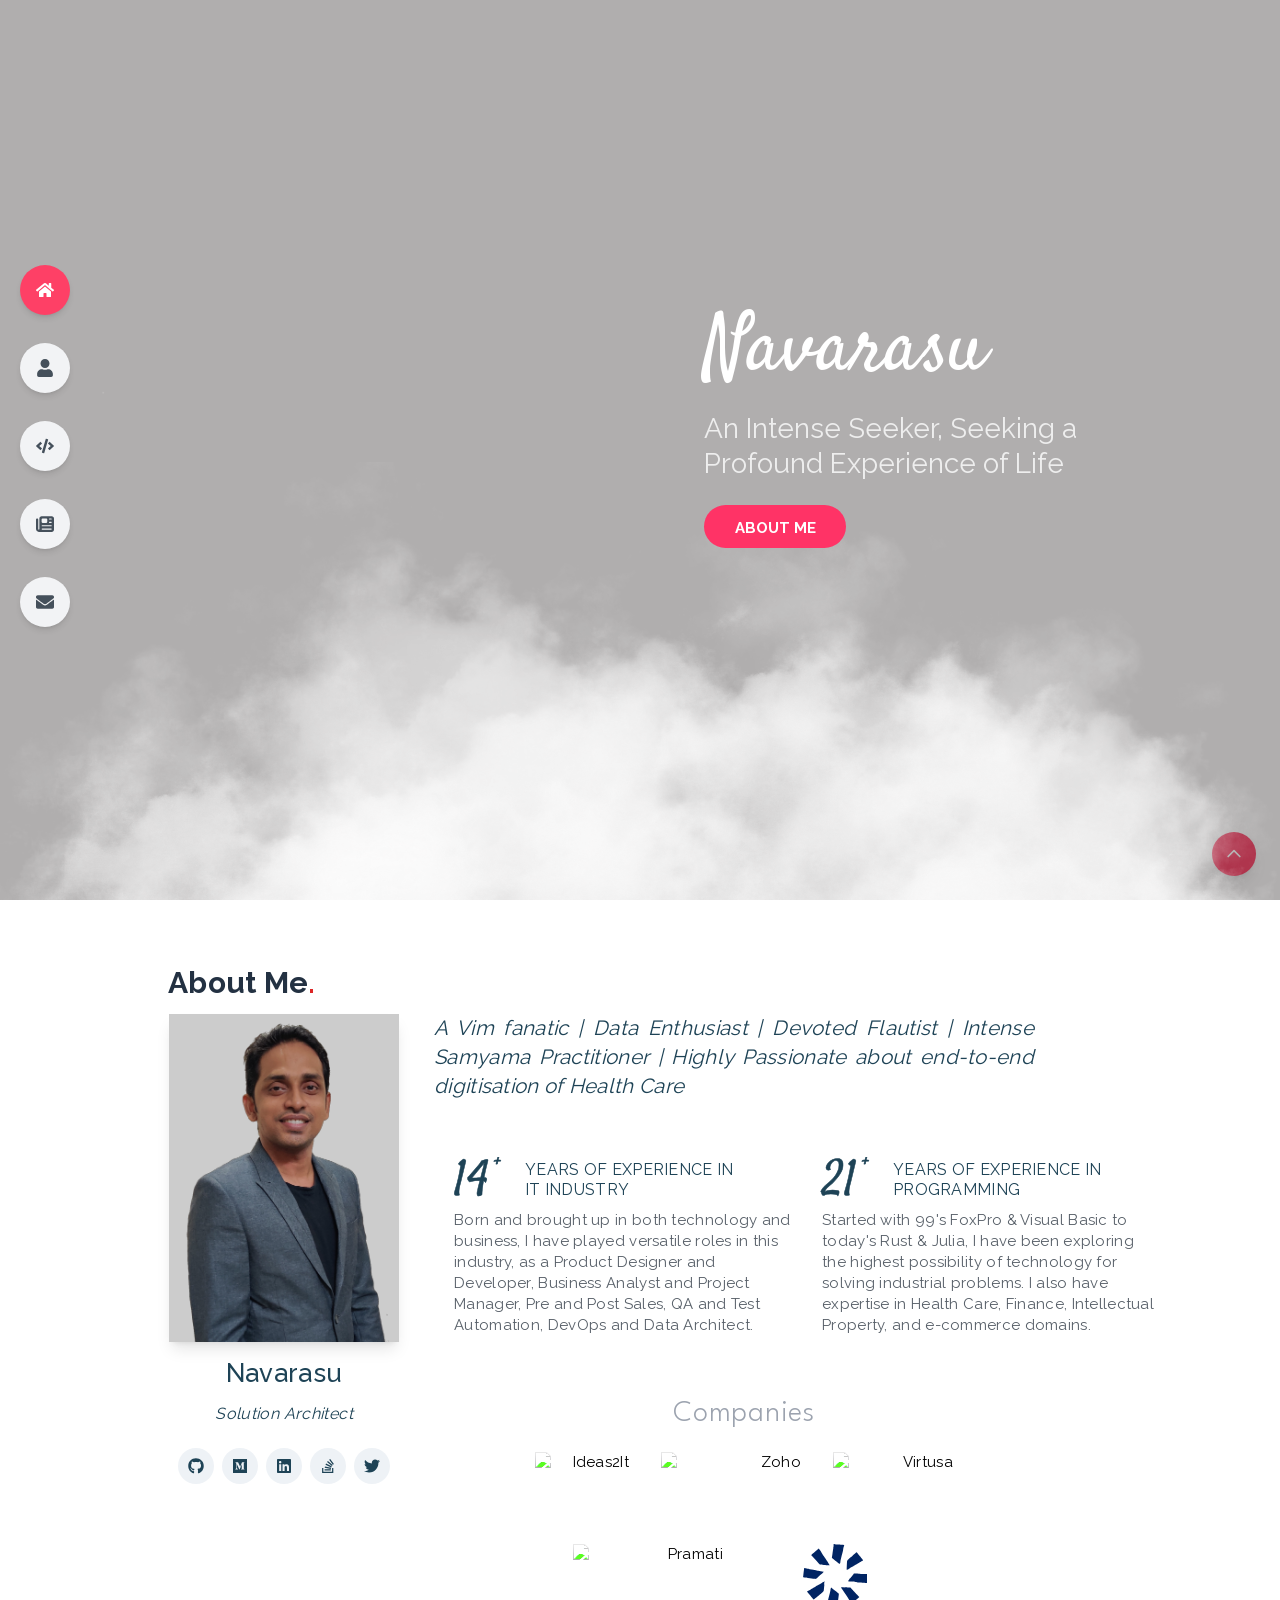
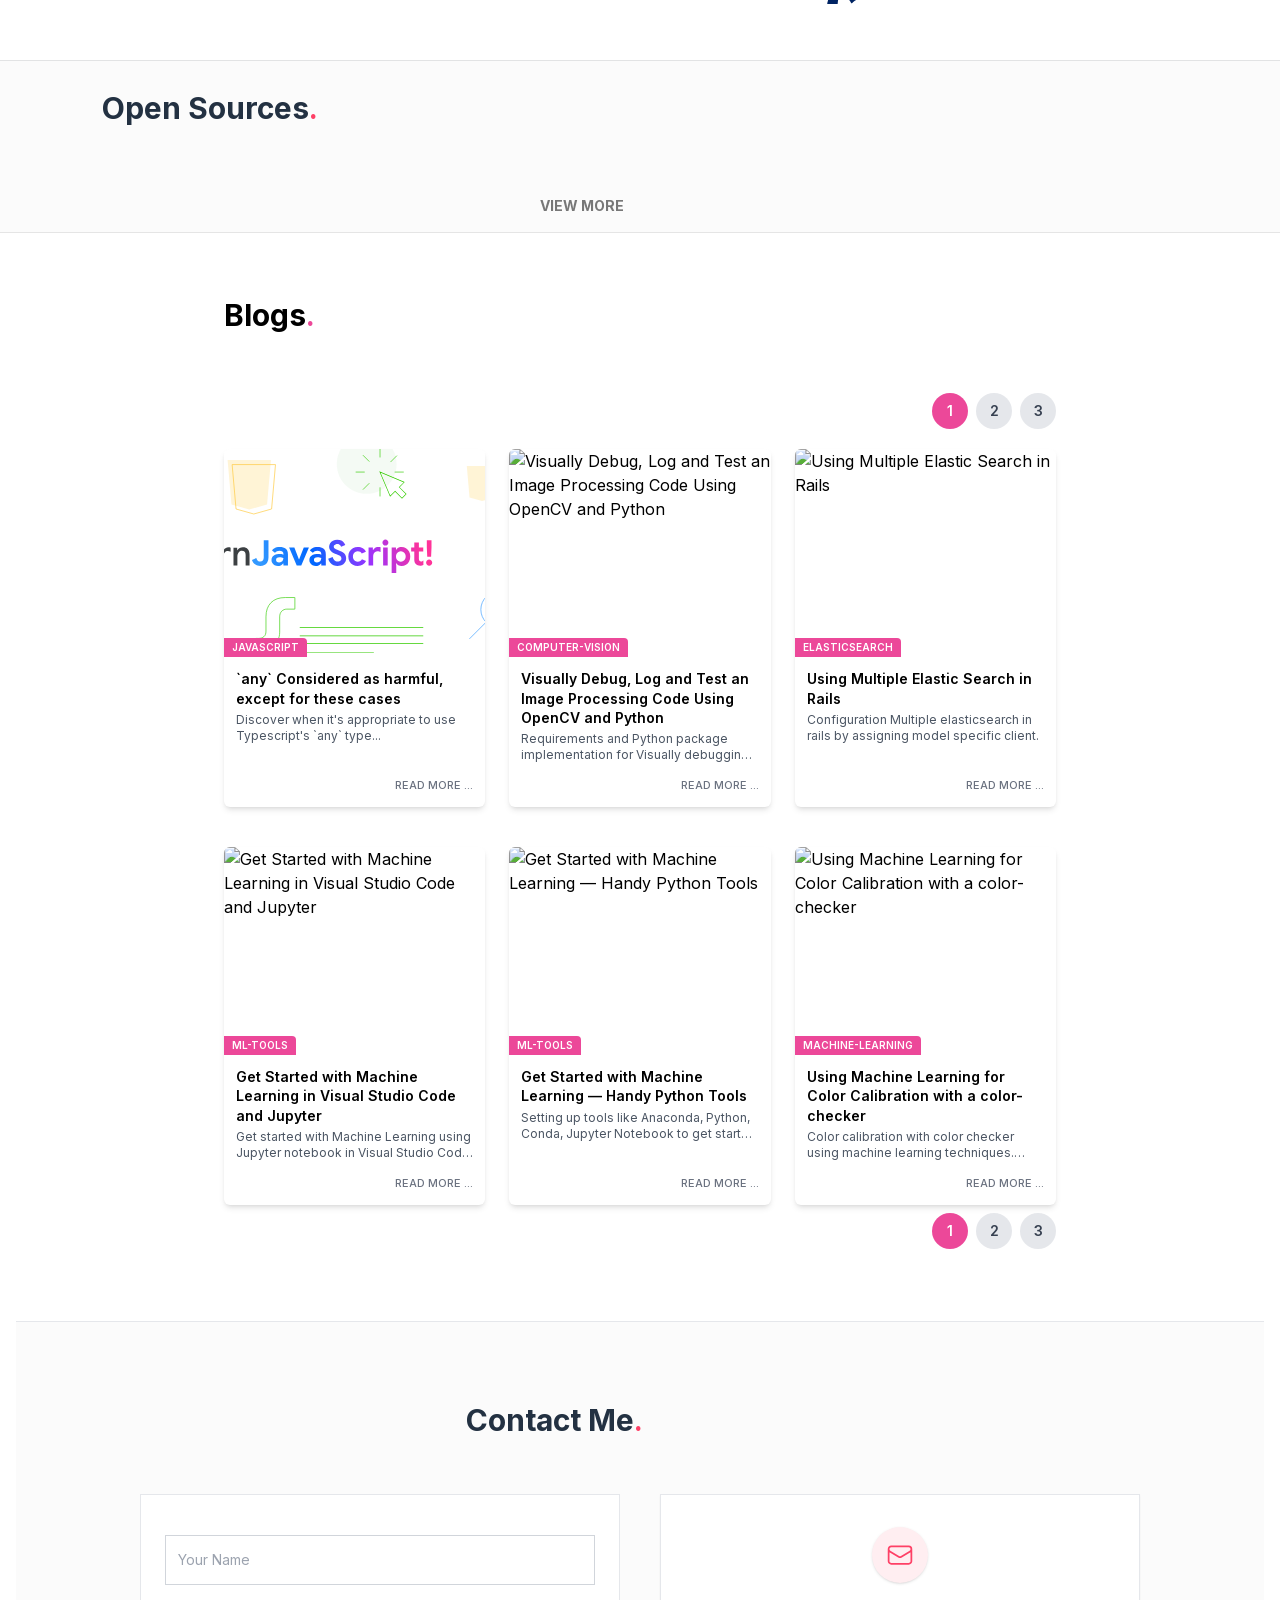
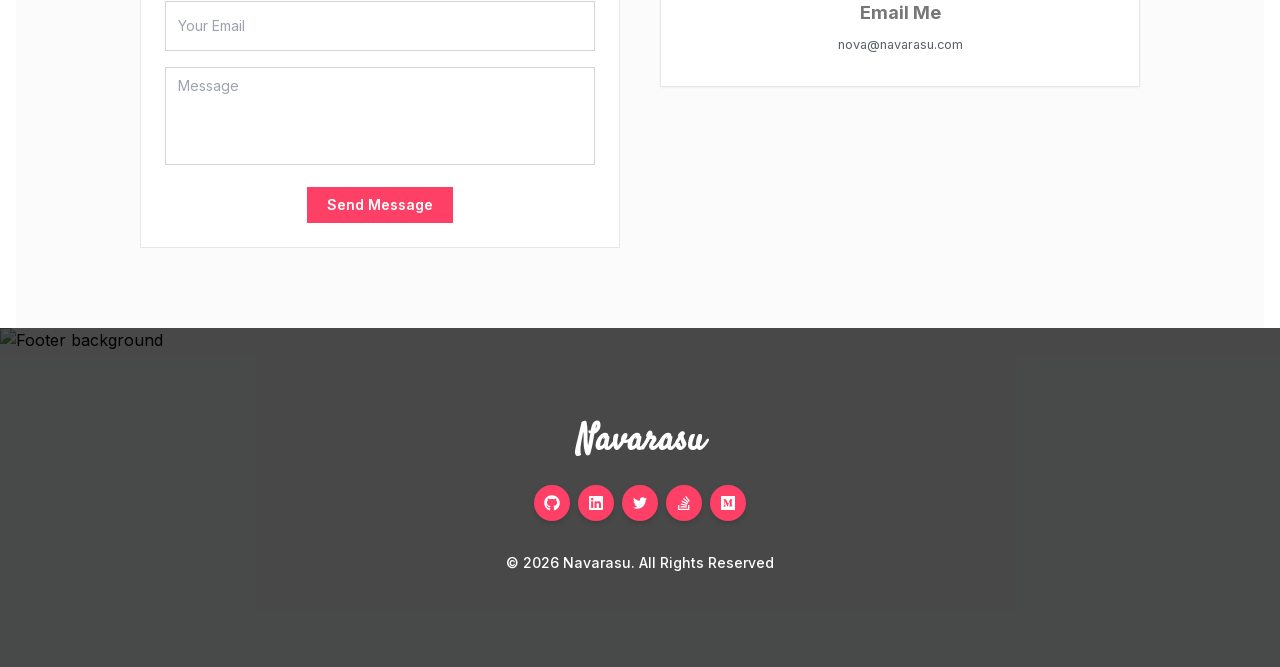
==== commit ed666919: "Deploy b1ea42dfaf091da75c689ffcc4f948d18b5980f2" ====
--- a/index.html
+++ b/index.html
@@ -1,4 +1,4 @@
-<!DOCTYPE html><!--HcFekc7OkrVFMtpnWAix1--><html lang="en" class="__variable_f367f3"><head><meta charSet="utf-8"/><meta name="viewport" content="width=device-width, initial-scale=1, maximum-scale=5"/><meta name="viewport" content="width=device-width, initial-scale=1"/><link rel="preload" href="/_next/static/media/e4af272ccee01ff0-s.p.woff2" as="font" crossorigin="" type="font/woff2"/><link rel="preload" as="image" href="/loader/img1.png"/><link rel="preload" as="image" href="/loader/img2.png"/><link rel="preload" as="image" href="/loader/img3.png"/><link rel="preload" as="image" href="/loader/img4.png"/><link rel="stylesheet" href="/_next/static/css/eaeaf0e71cd73cfa.css" data-precedence="next"/><link rel="stylesheet" href="/_next/static/css/146847a74eebb6a8.css" data-precedence="next"/><link href="/_next/static/css/4918679328ad5d0a.css" rel="stylesheet" as="style" data-precedence="dynamic"/><link rel="preload" as="script" fetchPriority="low" href="/_next/static/chunks/webpack-befd7f7f0d459a4f.js"/><script src="/_next/static/chunks/4bd1b696-c023c6e3521b1417.js" async=""></script><script src="/_next/static/chunks/255-298da4547136d2a0.js" async=""></script><script src="/_next/static/chunks/main-app-9330111834009096.js" async=""></script><script src="/_next/static/chunks/249-9d07b238066fa2d2.js" async=""></script><script src="/_next/static/chunks/app/page-d568314fc1e947a7.js" async=""></script><link rel="preload" href="/_next/static/chunks/8e1d74a4.841c01ce5532c934.js" as="script" fetchPriority="low"/><link rel="preload" href="/_next/static/chunks/53c13509.32d0cf3cad855f69.js" as="script" fetchPriority="low"/><link rel="preload" href="/_next/static/chunks/170.b649c75e7c660ad8.js" as="script" fetchPriority="low"/><link rel="preload" href="/navarasu/img/navarasu_mob.avif" as="image"/><meta name="next-size-adjust" content=""/><link rel="preload" href="/navarasu/img/navarasu_desktop.avif" as="image" type="image/avif"/><link rel="preload" href="/navarasu/img/navarasu_tab.avif" as="image" type="image/avif"/><link rel="preload" href="/navarasu/img/navarasu_mob.avif" as="image" type="image/avif"/><link rel="dns-prefetch" href="//api.github.com"/><link rel="dns-prefetch" href="//raw.githubusercontent.com"/><link rel="dns-prefetch" href="//img.shields.io"/><link rel="dns-prefetch" href="//navarasu.com"/><link rel="preconnect" href="https://fonts.googleapis.com"/><link rel="preconnect" href="https://fonts.gstatic.com" crossorigin="anonymous"/><title>Navarasu Portfolio</title><meta name="description" content="A portfolio by Navarasu showcasing open source work, blogs, and contact info."/><link href="https://fonts.googleapis.com/css2?family=Spartan:wght@300;400;500&amp;display=swap" rel="stylesheet"/><script defer="">
+<!DOCTYPE html><!--tnAKDTvsxXgQHpfxxxyjr--><html lang="en" class="__variable_f367f3 __variable_e26e63"><head><meta charSet="utf-8"/><meta name="viewport" content="width=device-width, initial-scale=1, maximum-scale=5"/><meta name="viewport" content="width=device-width, initial-scale=1"/><link rel="preload" href="/_next/static/media/c441a7a257a6e5bf-s.p.woff2" as="font" crossorigin="" type="font/woff2"/><link rel="preload" href="/_next/static/media/e4af272ccee01ff0-s.p.woff2" as="font" crossorigin="" type="font/woff2"/><link rel="preload" as="image" href="/loader/img1.png"/><link rel="preload" as="image" href="/loader/img2.png"/><link rel="preload" as="image" href="/loader/img3.png"/><link rel="preload" as="image" href="/loader/img4.png"/><link rel="stylesheet" href="/_next/static/css/89362803f204af79.css" data-precedence="next"/><link rel="stylesheet" href="/_next/static/css/146847a74eebb6a8.css" data-precedence="next"/><link href="/_next/static/css/4918679328ad5d0a.css" rel="stylesheet" as="style" data-precedence="dynamic"/><link rel="preload" as="script" fetchPriority="low" href="/_next/static/chunks/webpack-480decaf0b57173f.js"/><script src="/_next/static/chunks/4bd1b696-c023c6e3521b1417.js" async=""></script><script src="/_next/static/chunks/255-298da4547136d2a0.js" async=""></script><script src="/_next/static/chunks/main-app-9330111834009096.js" async=""></script><script src="/_next/static/chunks/249-9d07b238066fa2d2.js" async=""></script><script src="/_next/static/chunks/app/page-477bd9f637ec2158.js" async=""></script><link rel="preload" href="/_next/static/chunks/8e1d74a4.841c01ce5532c934.js" as="script" fetchPriority="low"/><link rel="preload" href="/_next/static/chunks/53c13509.32d0cf3cad855f69.js" as="script" fetchPriority="low"/><link rel="preload" href="/_next/static/chunks/170.066e033ee30cab66.js" as="script" fetchPriority="low"/><link rel="preload" href="/navarasu/img/navarasu_mob.avif" as="image"/><meta name="next-size-adjust" content=""/><link rel="preload" href="/navarasu/img/navarasu_desktop.avif" as="image" type="image/avif"/><link rel="preload" href="/navarasu/img/navarasu_tab.avif" as="image" type="image/avif"/><link rel="preload" href="/navarasu/img/navarasu_mob.avif" as="image" type="image/avif"/><link rel="dns-prefetch" href="//api.github.com"/><link rel="dns-prefetch" href="//raw.githubusercontent.com"/><link rel="dns-prefetch" href="//img.shields.io"/><link rel="dns-prefetch" href="//navarasu.com"/><link rel="preconnect" href="https://fonts.googleapis.com"/><link rel="preconnect" href="https://fonts.gstatic.com" crossorigin="anonymous"/><title>Navarasu Portfolio</title><meta name="description" content="A portfolio by Navarasu showcasing open source work, blogs, and contact info."/><script defer="">
               window.addEventListener('load', function () {
                 if ('serviceWorker' in navigator) {
                   navigator.serviceWorker.register('/sw.js')
@@ -10,7 +10,7 @@
                     });
                 }
               });
-            </script><script src="/_next/static/chunks/polyfills-42372ed130431b0a.js" noModule=""></script></head><body class="font-inter"><div hidden=""><!--$--><!--/$--></div><main><div class="fixed inset-0 z-50 bg-[#fcf1ee] flex flex-col items-center justify-center space-y-4"><p class="text-black text-2xl font-bold">Welcome!</p><div class="w-[80px] h-[80px] overflow-hidden relative"><div class="flex animate-train"><img alt="Loader 0" loading="eager" width="80" height="80" decoding="async" data-nimg="1" class="object-contain" style="color:transparent" src="/loader/img1.png"/><img alt="Loader 1" loading="eager" width="80" height="80" decoding="async" data-nimg="1" class="object-contain" style="color:transparent" src="/loader/img2.png"/><img alt="Loader 2" loading="eager" width="80" height="80" decoding="async" data-nimg="1" class="object-contain" style="color:transparent" src="/loader/img3.png"/><img alt="Loader 3" loading="eager" width="80" height="80" decoding="async" data-nimg="1" class="object-contain" style="color:transparent" src="/loader/img4.png"/><img alt="Loader 4" loading="eager" width="80" height="80" decoding="async" data-nimg="1" class="object-contain" style="color:transparent" src="/loader/img1.png"/></div></div></div><main class="transition-opacity duration-500 ease-in-out opacity-0 pointer-events-none select-none"><div id="header"><!--$?--><template id="B:0"></template><div class="p-4 text-center">Loading Header...</div><!--/$--></div><section id="about"></section><section id="opensources"></section><section id="blog"></section><section id="contact"></section><section id="footer"></section></main><!--$--><!--/$--></main><script>requestAnimationFrame(function(){$RT=performance.now()});</script><script src="/_next/static/chunks/webpack-befd7f7f0d459a4f.js" id="_R_" async=""></script><div hidden id="S:0"><section id="header" class="relative w-full h-screen overflow-hidden"><!--$!--><template data-dgst="BAILOUT_TO_CLIENT_SIDE_RENDERING"></template><!--/$--><picture class="absolute inset-0 z-0"><source media="(min-width: 1064px)" srcSet="/navarasu/img/navarasu_desktop.avif"/><source media="(min-width: 640px)" srcSet="/navarasu/img/navarasu_tab.avif"/><img alt="Responsive Background" loading="eager" width="800" height="600" decoding="async" data-nimg="1" class="w-full h-full object-cover object-[0.01%]" style="color:transparent;background-size:cover;background-position:50% 50%;background-repeat:no-repeat;background-image:url(&quot;data:image/svg+xml;charset=utf-8,%3Csvg xmlns=&#x27;http://www.w3.org/2000/svg&#x27; viewBox=&#x27;0 0 800 600&#x27;%3E%3Cfilter id=&#x27;b&#x27; color-interpolation-filters=&#x27;sRGB&#x27;%3E%3CfeGaussianBlur stdDeviation=&#x27;20&#x27;/%3E%3CfeColorMatrix values=&#x27;1 0 0 0 0 0 1 0 0 0 0 0 1 0 0 0 0 0 100 -1&#x27; result=&#x27;s&#x27;/%3E%3CfeFlood x=&#x27;0&#x27; y=&#x27;0&#x27; width=&#x27;100%25&#x27; height=&#x27;100%25&#x27;/%3E%3CfeComposite operator=&#x27;out&#x27; in=&#x27;s&#x27;/%3E%3CfeComposite in2=&#x27;SourceGraphic&#x27;/%3E%3CfeGaussianBlur stdDeviation=&#x27;20&#x27;/%3E%3C/filter%3E%3Cimage width=&#x27;100%25&#x27; height=&#x27;100%25&#x27; x=&#x27;0&#x27; y=&#x27;0&#x27; preserveAspectRatio=&#x27;none&#x27; style=&#x27;filter: url(%23b);&#x27; href=&#x27;[data-uri]&#x27;/%3E%3C/svg%3E&quot;)" src="/navarasu/img/navarasu_mob.avif"/></picture><div class="absolute inset-0 bg-[rgba(41,37,37,0.37)] z-10"></div><div class="absolute inset-0 z-20 grid grid-cols-10 grid-rows-7 py-20 justify-center px-4 md:px-16"><div class="col-start-3 col-span-8 row-start-3 row-span-2 sm:col-start-6 md:px-16 text-left"><div class="pr-2"><h1 class="__className_8b8a99 text-white text-[80px] font-bold">Navarasu</h1></div><p class="__className_193d42 text-[#eee] text-[28.8px] leading-tight md:text-[28px]">An Intense Seeker, Seeking a Profound Experience of Life</p><a class="__className_193d42 px-[30px] text-center h-[43px] w-[142px] leading-[46px] text-[15px] text-white shadow-none inline-block mt-6 rounded-full bg-[#ff3366] hover:bg-[#e52e5f] transition-all" href="#about"><span class="text-center font-bold">ABOUT ME</span></a></div></div><button class="fixed top-4 left-4 z-50 lg:hidden text-white text-2xl" aria-label="Open menu"><div class="w-[36.58px] h-[32px] bg-[#12121299] mt-2 flex items-center justify-center"><svg stroke="currentColor" fill="currentColor" stroke-width="0" viewBox="0 0 448 512" class="text-white text-xl" height="1em" width="1em" xmlns="http://www.w3.org/2000/svg"><path d="M16 132h416c8.837 0 16-7.163 16-16V76c0-8.837-7.163-16-16-16H16C7.163 60 0 67.163 0 76v40c0 8.837 7.163 16 16 16zm0 160h416c8.837 0 16-7.163 16-16v-40c0-8.837-7.163-16-16-16H16c-8.837 0-16 7.163-16 16v40c0 8.837 7.163 16 16 16zm0 160h416c8.837 0 16-7.163 16-16v-40c0-8.837-7.163-16-16-16H16c-8.837 0-16 7.163-16 16v40c0 8.837 7.163 16 16 16z"></path></svg></div></button><header class="fixed top-0 left-0 h-full w-3/4 max-w-[250px] bg-black/90 text-white z-50 transform transition-transform duration-700 ease-in-out -translate-x-full lg:hidden"><span class="fixed top-4 left-44 z-50"><button class="text-white text-xl" aria-label="Close menu"><h6>X</h6></button></span><div class="pt-20"><ul class="flex flex-col space-y-12 text-[20px] font-[Raleway,sans-serif] px-4"><li class="mylist"><a href="#header" class="group flex items-center gap-3 px-4 py-4 rounded-full duration-700 text-[#fe4066] hover:bg-[#fe4066]"><span class="text-lg text-[#fe4066] group-hover:text-[#fe4066] transition-opacity duration-300"><svg stroke="currentColor" fill="currentColor" stroke-width="0" viewBox="0 0 576 512" height="1em" width="1em" xmlns="http://www.w3.org/2000/svg"><path d="M280.37 148.26L96 300.11V464a16 16 0 0 0 16 16l112.06-.29a16 16 0 0 0 15.92-16V368a16 16 0 0 1 16-16h64a16 16 0 0 1 16 16v95.64a16 16 0 0 0 16 16.05L464 480a16 16 0 0 0 16-16V300L295.67 148.26a12.19 12.19 0 0 0-15.3 0zM571.6 251.47L488 182.56V44.05a12 12 0 0 0-12-12h-56a12 12 0 0 0-12 12v72.61L318.47 43a48 48 0 0 0-61 0L4.34 251.47a12 12 0 0 0-1.6 16.9l25.5 31A12 12 0 0 0 45.15 301l235.22-193.74a12.19 12.19 0 0 1 15.3 0L530.9 301a12 12 0 0 0 16.9-1.6l25.5-31a12 12 0 0 0-1.7-16.93z"></path></svg></span><span class="text-[#fe4066] group-hover:text-white">Home</span></a></li><li class="mylist"><a href="#about" class="group flex items-center gap-3 px-4 py-4 rounded-full duration-700 text-white hover:text-white hover:bg-[#fe4066]"><span class="text-lg text-white group-hover:text-[#fe4066] transition-opacity duration-300"><svg stroke="currentColor" fill="currentColor" stroke-width="0" viewBox="0 0 448 512" height="1em" width="1em" xmlns="http://www.w3.org/2000/svg"><path d="M224 256c70.7 0 128-57.3 128-128S294.7 0 224 0 96 57.3 96 128s57.3 128 128 128zm89.6 32h-16.7c-22.2 10.2-46.9 16-72.9 16s-50.6-5.8-72.9-16h-16.7C60.2 288 0 348.2 0 422.4V464c0 26.5 21.5 48 48 48h352c26.5 0 48-21.5 48-48v-41.6c0-74.2-60.2-134.4-134.4-134.4z"></path></svg></span><span class="text-white group-hover:text-white">About</span></a></li><li class="mylist"><a href="#opensources" class="group flex items-center gap-3 px-4 py-4 rounded-full duration-700 text-white hover:text-white hover:bg-[#fe4066]"><span class="text-lg text-white group-hover:text-[#fe4066] transition-opacity duration-300"><svg stroke="currentColor" fill="currentColor" stroke-width="0" viewBox="0 0 640 512" height="1em" width="1em" xmlns="http://www.w3.org/2000/svg"><path d="M278.9 511.5l-61-17.7c-6.4-1.8-10-8.5-8.2-14.9L346.2 8.7c1.8-6.4 8.5-10 14.9-8.2l61 17.7c6.4 1.8 10 8.5 8.2 14.9L293.8 503.3c-1.9 6.4-8.5 10.1-14.9 8.2zm-114-112.2l43.5-46.4c4.6-4.9 4.3-12.7-.8-17.2L117 256l90.6-79.7c5.1-4.5 5.5-12.3.8-17.2l-43.5-46.4c-4.5-4.8-12.1-5.1-17-.5L3.8 247.2c-5.1 4.7-5.1 12.8 0 17.5l144.1 135.1c4.9 4.6 12.5 4.4 17-.5zm327.2.6l144.1-135.1c5.1-4.7 5.1-12.8 0-17.5L492.1 112.1c-4.8-4.5-12.4-4.3-17 .5L431.6 159c-4.6 4.9-4.3 12.7.8 17.2L523 256l-90.6 79.7c-5.1 4.5-5.5 12.3-.8 17.2l43.5 46.4c4.5 4.9 12.1 5.1 17 .6z"></path></svg></span><span class="text-white group-hover:text-white">Open Source</span></a></li><li class="mylist"><a href="#blog" class="group flex items-center gap-3 px-4 py-4 rounded-full duration-700 text-white hover:text-white hover:bg-[#fe4066]"><span class="text-lg text-white group-hover:text-[#fe4066] transition-opacity duration-300"><svg stroke="currentColor" fill="currentColor" stroke-width="0" viewBox="0 0 512 512" height="1em" width="1em" xmlns="http://www.w3.org/2000/svg"><path d="M96 96c0-35.3 28.7-64 64-64l288 0c35.3 0 64 28.7 64 64l0 320c0 35.3-28.7 64-64 64L80 480c-44.2 0-80-35.8-80-80L0 128c0-17.7 14.3-32 32-32s32 14.3 32 32l0 272c0 8.8 7.2 16 16 16s16-7.2 16-16L96 96zm64 24l0 80c0 13.3 10.7 24 24 24l112 0c13.3 0 24-10.7 24-24l0-80c0-13.3-10.7-24-24-24L184 96c-13.3 0-24 10.7-24 24zm208-8c0 8.8 7.2 16 16 16l48 0c8.8 0 16-7.2 16-16s-7.2-16-16-16l-48 0c-8.8 0-16 7.2-16 16zm0 96c0 8.8 7.2 16 16 16l48 0c8.8 0 16-7.2 16-16s-7.2-16-16-16l-48 0c-8.8 0-16 7.2-16 16zM160 304c0 8.8 7.2 16 16 16l256 0c8.8 0 16-7.2 16-16s-7.2-16-16-16l-256 0c-8.8 0-16 7.2-16 16zm0 96c0 8.8 7.2 16 16 16l256 0c8.8 0 16-7.2 16-16s-7.2-16-16-16l-256 0c-8.8 0-16 7.2-16 16z"></path></svg></span><span class="text-white group-hover:text-white">Blog</span></a></li><li class="mylist"><a href="#contact" class="group flex items-center gap-3 px-4 py-4 rounded-full duration-700 text-white hover:text-white hover:bg-[#fe4066]"><span class="text-lg text-white group-hover:text-[#fe4066] transition-opacity duration-300"><svg stroke="currentColor" fill="currentColor" stroke-width="0" viewBox="0 0 512 512" height="1em" width="1em" xmlns="http://www.w3.org/2000/svg"><path d="M502.3 190.8c3.9-3.1 9.7-.2 9.7 4.7V400c0 26.5-21.5 48-48 48H48c-26.5 0-48-21.5-48-48V195.6c0-5 5.7-7.8 9.7-4.7 22.4 17.4 52.1 39.5 154.1 113.6 21.1 15.4 56.7 47.8 92.2 47.6 35.7.3 72-32.8 92.3-47.6 102-74.1 131.6-96.3 154-113.7zM256 320c23.2.4 56.6-29.2 73.4-41.4 132.7-96.3 142.8-104.7 173.4-128.7 5.8-4.5 9.2-11.5 9.2-18.9v-19c0-26.5-21.5-48-48-48H48C21.5 64 0 85.5 0 112v19c0 7.4 3.4 14.3 9.2 18.9 30.6 23.9 40.7 32.4 173.4 128.7 16.8 12.2 50.2 41.8 73.4 41.4z"></path></svg></span><span class="text-white group-hover:text-white">Contact</span></a></li></ul></div></header><nav class="pt-10 hidden lg:grid fixed top-1/4 left-3 z-40 gap-7 p-2 rounded-lg text-[#45505b]"><a href="#header" class="group relative w-[50px] h-[50px] flex items-center rounded-full transition-all duration-700 overflow-visible 
+            </script><script src="/_next/static/chunks/polyfills-42372ed130431b0a.js" noModule=""></script></head><body class="font-inter"><div hidden=""><!--$--><!--/$--></div><div class="fixed inset-0 z-50 bg-[#fcf1ee] flex flex-col items-center justify-center space-y-4"><p class="text-black text-2xl font-bold">Welcome!</p><div class="w-[80px] h-[80px] overflow-hidden relative"><div class="flex animate-train"><img alt="Loader 0" loading="eager" width="80" height="80" decoding="async" data-nimg="1" class="object-contain" style="color:transparent" src="/loader/img1.png"/><img alt="Loader 1" loading="eager" width="80" height="80" decoding="async" data-nimg="1" class="object-contain" style="color:transparent" src="/loader/img2.png"/><img alt="Loader 2" loading="eager" width="80" height="80" decoding="async" data-nimg="1" class="object-contain" style="color:transparent" src="/loader/img3.png"/><img alt="Loader 3" loading="eager" width="80" height="80" decoding="async" data-nimg="1" class="object-contain" style="color:transparent" src="/loader/img4.png"/><img alt="Loader 4" loading="eager" width="80" height="80" decoding="async" data-nimg="1" class="object-contain" style="color:transparent" src="/loader/img1.png"/></div></div></div><main class="transition-opacity duration-500 ease-in-out opacity-0 pointer-events-none select-none"><div id="header"><!--$?--><template id="B:0"></template><div class="p-4 text-center">Loading Header...</div><!--/$--></div><section id="about"></section><section id="opensources"></section><section id="blog"></section><section id="contact"></section><section id="footer"></section></main><!--$--><!--/$--><script>requestAnimationFrame(function(){$RT=performance.now()});</script><script src="/_next/static/chunks/webpack-480decaf0b57173f.js" id="_R_" async=""></script><div hidden id="S:0"><section id="header" class="relative w-full h-screen overflow-hidden"><!--$!--><template data-dgst="BAILOUT_TO_CLIENT_SIDE_RENDERING"></template><!--/$--><picture class="absolute inset-0 z-0"><source media="(min-width: 1064px)" srcSet="/navarasu/img/navarasu_desktop.avif"/><source media="(min-width: 640px)" srcSet="/navarasu/img/navarasu_tab.avif"/><img alt="Responsive Background" loading="eager" width="800" height="600" decoding="async" data-nimg="1" class="w-full h-full object-cover object-[0.01%]" style="color:transparent;background-size:cover;background-position:50% 50%;background-repeat:no-repeat;background-image:url(&quot;data:image/svg+xml;charset=utf-8,%3Csvg xmlns=&#x27;http://www.w3.org/2000/svg&#x27; viewBox=&#x27;0 0 800 600&#x27;%3E%3Cfilter id=&#x27;b&#x27; color-interpolation-filters=&#x27;sRGB&#x27;%3E%3CfeGaussianBlur stdDeviation=&#x27;20&#x27;/%3E%3CfeColorMatrix values=&#x27;1 0 0 0 0 0 1 0 0 0 0 0 1 0 0 0 0 0 100 -1&#x27; result=&#x27;s&#x27;/%3E%3CfeFlood x=&#x27;0&#x27; y=&#x27;0&#x27; width=&#x27;100%25&#x27; height=&#x27;100%25&#x27;/%3E%3CfeComposite operator=&#x27;out&#x27; in=&#x27;s&#x27;/%3E%3CfeComposite in2=&#x27;SourceGraphic&#x27;/%3E%3CfeGaussianBlur stdDeviation=&#x27;20&#x27;/%3E%3C/filter%3E%3Cimage width=&#x27;100%25&#x27; height=&#x27;100%25&#x27; x=&#x27;0&#x27; y=&#x27;0&#x27; preserveAspectRatio=&#x27;none&#x27; style=&#x27;filter: url(%23b);&#x27; href=&#x27;[data-uri]&#x27;/%3E%3C/svg%3E&quot;)" src="/navarasu/img/navarasu_mob.avif"/></picture><div class="absolute inset-0 bg-[rgba(41,37,37,0.37)] z-10"></div><div class="absolute inset-0 z-20 grid grid-cols-10 grid-rows-7 py-20 justify-center px-4 md:px-16"><div class="col-start-3 col-span-8 row-start-3 row-span-2 sm:col-start-6 md:px-16 text-left"><div class="pr-2"><h1 class="__className_8b8a99 text-white text-[80px] font-bold">Navarasu</h1></div><p class="__className_193d42 text-[#eee] text-[28.8px] leading-tight md:text-[28px]">An Intense Seeker, Seeking a Profound Experience of Life</p><a class="__className_193d42 px-[30px] text-center h-[43px] w-[142px] leading-[46px] text-[15px] text-white shadow-none inline-block mt-6 rounded-full bg-[#ff3366] hover:bg-[#e52e5f] transition-all" href="#about"><span class="text-center font-bold">ABOUT ME</span></a></div></div><button class="fixed top-4 left-4 z-50 lg:hidden text-white text-2xl" aria-label="Open menu"><div class="w-[36.58px] h-[32px] bg-[#12121299] mt-2 flex items-center justify-center"><svg stroke="currentColor" fill="currentColor" stroke-width="0" viewBox="0 0 448 512" class="text-white text-xl" height="1em" width="1em" xmlns="http://www.w3.org/2000/svg"><path d="M16 132h416c8.837 0 16-7.163 16-16V76c0-8.837-7.163-16-16-16H16C7.163 60 0 67.163 0 76v40c0 8.837 7.163 16 16 16zm0 160h416c8.837 0 16-7.163 16-16v-40c0-8.837-7.163-16-16-16H16c-8.837 0-16 7.163-16 16v40c0 8.837 7.163 16 16 16zm0 160h416c8.837 0 16-7.163 16-16v-40c0-8.837-7.163-16-16-16H16c-8.837 0-16 7.163-16 16v40c0 8.837 7.163 16 16 16z"></path></svg></div></button><header class="fixed top-0 left-0 h-full w-3/4 max-w-[250px] bg-black/90 text-white z-50 transform transition-transform duration-700 ease-in-out -translate-x-full lg:hidden"><span class="fixed top-4 left-44 z-50"><button class="text-white text-xl" aria-label="Close menu"><h6>X</h6></button></span><div class="pt-20"><ul class="flex flex-col space-y-12 text-[20px] font-[Raleway,sans-serif] px-4"><li class="mylist"><a href="#header" class="group flex items-center gap-3 px-4 py-4 rounded-full duration-700 text-[#fe4066] hover:bg-[#fe4066]"><span class="text-lg text-[#fe4066] group-hover:text-[#fe4066] transition-opacity duration-300"><svg stroke="currentColor" fill="currentColor" stroke-width="0" viewBox="0 0 576 512" height="1em" width="1em" xmlns="http://www.w3.org/2000/svg"><path d="M280.37 148.26L96 300.11V464a16 16 0 0 0 16 16l112.06-.29a16 16 0 0 0 15.92-16V368a16 16 0 0 1 16-16h64a16 16 0 0 1 16 16v95.64a16 16 0 0 0 16 16.05L464 480a16 16 0 0 0 16-16V300L295.67 148.26a12.19 12.19 0 0 0-15.3 0zM571.6 251.47L488 182.56V44.05a12 12 0 0 0-12-12h-56a12 12 0 0 0-12 12v72.61L318.47 43a48 48 0 0 0-61 0L4.34 251.47a12 12 0 0 0-1.6 16.9l25.5 31A12 12 0 0 0 45.15 301l235.22-193.74a12.19 12.19 0 0 1 15.3 0L530.9 301a12 12 0 0 0 16.9-1.6l25.5-31a12 12 0 0 0-1.7-16.93z"></path></svg></span><span class="text-[#fe4066] group-hover:text-white">Home</span></a></li><li class="mylist"><a href="#about" class="group flex items-center gap-3 px-4 py-4 rounded-full duration-700 text-white hover:text-white hover:bg-[#fe4066]"><span class="text-lg text-white group-hover:text-[#fe4066] transition-opacity duration-300"><svg stroke="currentColor" fill="currentColor" stroke-width="0" viewBox="0 0 448 512" height="1em" width="1em" xmlns="http://www.w3.org/2000/svg"><path d="M224 256c70.7 0 128-57.3 128-128S294.7 0 224 0 96 57.3 96 128s57.3 128 128 128zm89.6 32h-16.7c-22.2 10.2-46.9 16-72.9 16s-50.6-5.8-72.9-16h-16.7C60.2 288 0 348.2 0 422.4V464c0 26.5 21.5 48 48 48h352c26.5 0 48-21.5 48-48v-41.6c0-74.2-60.2-134.4-134.4-134.4z"></path></svg></span><span class="text-white group-hover:text-white">About</span></a></li><li class="mylist"><a href="#opensources" class="group flex items-center gap-3 px-4 py-4 rounded-full duration-700 text-white hover:text-white hover:bg-[#fe4066]"><span class="text-lg text-white group-hover:text-[#fe4066] transition-opacity duration-300"><svg stroke="currentColor" fill="currentColor" stroke-width="0" viewBox="0 0 640 512" height="1em" width="1em" xmlns="http://www.w3.org/2000/svg"><path d="M278.9 511.5l-61-17.7c-6.4-1.8-10-8.5-8.2-14.9L346.2 8.7c1.8-6.4 8.5-10 14.9-8.2l61 17.7c6.4 1.8 10 8.5 8.2 14.9L293.8 503.3c-1.9 6.4-8.5 10.1-14.9 8.2zm-114-112.2l43.5-46.4c4.6-4.9 4.3-12.7-.8-17.2L117 256l90.6-79.7c5.1-4.5 5.5-12.3.8-17.2l-43.5-46.4c-4.5-4.8-12.1-5.1-17-.5L3.8 247.2c-5.1 4.7-5.1 12.8 0 17.5l144.1 135.1c4.9 4.6 12.5 4.4 17-.5zm327.2.6l144.1-135.1c5.1-4.7 5.1-12.8 0-17.5L492.1 112.1c-4.8-4.5-12.4-4.3-17 .5L431.6 159c-4.6 4.9-4.3 12.7.8 17.2L523 256l-90.6 79.7c-5.1 4.5-5.5 12.3-.8 17.2l43.5 46.4c4.5 4.9 12.1 5.1 17 .6z"></path></svg></span><span class="text-white group-hover:text-white">Open Source</span></a></li><li class="mylist"><a href="#blog" class="group flex items-center gap-3 px-4 py-4 rounded-full duration-700 text-white hover:text-white hover:bg-[#fe4066]"><span class="text-lg text-white group-hover:text-[#fe4066] transition-opacity duration-300"><svg stroke="currentColor" fill="currentColor" stroke-width="0" viewBox="0 0 512 512" height="1em" width="1em" xmlns="http://www.w3.org/2000/svg"><path d="M96 96c0-35.3 28.7-64 64-64l288 0c35.3 0 64 28.7 64 64l0 320c0 35.3-28.7 64-64 64L80 480c-44.2 0-80-35.8-80-80L0 128c0-17.7 14.3-32 32-32s32 14.3 32 32l0 272c0 8.8 7.2 16 16 16s16-7.2 16-16L96 96zm64 24l0 80c0 13.3 10.7 24 24 24l112 0c13.3 0 24-10.7 24-24l0-80c0-13.3-10.7-24-24-24L184 96c-13.3 0-24 10.7-24 24zm208-8c0 8.8 7.2 16 16 16l48 0c8.8 0 16-7.2 16-16s-7.2-16-16-16l-48 0c-8.8 0-16 7.2-16 16zm0 96c0 8.8 7.2 16 16 16l48 0c8.8 0 16-7.2 16-16s-7.2-16-16-16l-48 0c-8.8 0-16 7.2-16 16zM160 304c0 8.8 7.2 16 16 16l256 0c8.8 0 16-7.2 16-16s-7.2-16-16-16l-256 0c-8.8 0-16 7.2-16 16zm0 96c0 8.8 7.2 16 16 16l256 0c8.8 0 16-7.2 16-16s-7.2-16-16-16l-256 0c-8.8 0-16 7.2-16 16z"></path></svg></span><span class="text-white group-hover:text-white">Blog</span></a></li><li class="mylist"><a href="#contact" class="group flex items-center gap-3 px-4 py-4 rounded-full duration-700 text-white hover:text-white hover:bg-[#fe4066]"><span class="text-lg text-white group-hover:text-[#fe4066] transition-opacity duration-300"><svg stroke="currentColor" fill="currentColor" stroke-width="0" viewBox="0 0 512 512" height="1em" width="1em" xmlns="http://www.w3.org/2000/svg"><path d="M502.3 190.8c3.9-3.1 9.7-.2 9.7 4.7V400c0 26.5-21.5 48-48 48H48c-26.5 0-48-21.5-48-48V195.6c0-5 5.7-7.8 9.7-4.7 22.4 17.4 52.1 39.5 154.1 113.6 21.1 15.4 56.7 47.8 92.2 47.6 35.7.3 72-32.8 92.3-47.6 102-74.1 131.6-96.3 154-113.7zM256 320c23.2.4 56.6-29.2 73.4-41.4 132.7-96.3 142.8-104.7 173.4-128.7 5.8-4.5 9.2-11.5 9.2-18.9v-19c0-26.5-21.5-48-48-48H48C21.5 64 0 85.5 0 112v19c0 7.4 3.4 14.3 9.2 18.9 30.6 23.9 40.7 32.4 173.4 128.7 16.8 12.2 50.2 41.8 73.4 41.4z"></path></svg></span><span class="text-white group-hover:text-white">Contact</span></a></li></ul></div></header><nav class="pt-10 hidden lg:grid fixed top-1/4 left-3 z-40 gap-7 p-2 rounded-lg text-[#45505b]"><a href="#header" class="group relative w-[50px] h-[50px] flex items-center rounded-full transition-all duration-700 overflow-visible 
                 hover:w-[130px] 
                 hover:bg-[#fe4066] px-4 
                 bg-[#fe4066] text-white shadow-md cursor-pointer"><span class="absolute left-4 top-1/2 transform -translate-y-1/2 text-lg z-10"><svg stroke="currentColor" fill="currentColor" stroke-width="0" viewBox="0 0 576 512" height="1em" width="1em" xmlns="http://www.w3.org/2000/svg"><path d="M280.37 148.26L96 300.11V464a16 16 0 0 0 16 16l112.06-.29a16 16 0 0 0 15.92-16V368a16 16 0 0 1 16-16h64a16 16 0 0 1 16 16v95.64a16 16 0 0 0 16 16.05L464 480a16 16 0 0 0 16-16V300L295.67 148.26a12.19 12.19 0 0 0-15.3 0zM571.6 251.47L488 182.56V44.05a12 12 0 0 0-12-12h-56a12 12 0 0 0-12 12v72.61L318.47 43a48 48 0 0 0-61 0L4.34 251.47a12 12 0 0 0-1.6 16.9l25.5 31A12 12 0 0 0 45.15 301l235.22-193.74a12.19 12.19 0 0 1 15.3 0L530.9 301a12 12 0 0 0 16.9-1.6l25.5-31a12 12 0 0 0-1.7-16.93z"></path></svg></span><span class="ml-8 opacity-0 group-hover:opacity-100 transition-opacity duration-700 whitespace-nowrap text-[17.6px] font-[Raleway,sans-serif]">Home</span></a><a href="#about" class="group relative w-[50px] h-[50px] flex items-center rounded-full transition-all duration-700 overflow-visible 
@@ -26,4 +26,4 @@
                 hover:w-[130px] 
                 hover:bg-[#fe4066] px-4 
                 bg-[#f2f3f5] hover:text-white shadow-md cursor-pointer"><span class="absolute left-4 top-1/2 transform -translate-y-1/2 text-lg z-10"><svg stroke="currentColor" fill="currentColor" stroke-width="0" viewBox="0 0 512 512" height="1em" width="1em" xmlns="http://www.w3.org/2000/svg"><path d="M502.3 190.8c3.9-3.1 9.7-.2 9.7 4.7V400c0 26.5-21.5 48-48 48H48c-26.5 0-48-21.5-48-48V195.6c0-5 5.7-7.8 9.7-4.7 22.4 17.4 52.1 39.5 154.1 113.6 21.1 15.4 56.7 47.8 92.2 47.6 35.7.3 72-32.8 92.3-47.6 102-74.1 131.6-96.3 154-113.7zM256 320c23.2.4 56.6-29.2 73.4-41.4 132.7-96.3 142.8-104.7 173.4-128.7 5.8-4.5 9.2-11.5 9.2-18.9v-19c0-26.5-21.5-48-48-48H48C21.5 64 0 85.5 0 112v19c0 7.4 3.4 14.3 9.2 18.9 30.6 23.9 40.7 32.4 173.4 128.7 16.8 12.2 50.2 41.8 73.4 41.4z"></path></svg></span><span class="ml-8 opacity-0 group-hover:opacity-100 transition-opacity duration-700 whitespace-nowrap text-[17.6px] font-[Raleway,sans-serif]">Contact</span></a></nav></section></div><script>$RB=[];$RV=function(a){$RT=performance.now();for(var b=0;b<a.length;b+=2){var c=a[b],e=a[b+1];null!==e.parentNode&&e.parentNode.removeChild(e);var f=c.parentNode;if(f){var g=c.previousSibling,h=0;do{if(c&&8===c.nodeType){var d=c.data;if("/$"===d||"/&"===d)if(0===h)break;else h--;else"$"!==d&&"$?"!==d&&"$~"!==d&&"$!"!==d&&"&"!==d||h++}d=c.nextSibling;f.removeChild(c);c=d}while(c);for(;e.firstChild;)f.insertBefore(e.firstChild,c);g.data="$";g._reactRetry&&requestAnimationFrame(g._reactRetry)}}a.length=0};
-$RC=function(a,b){if(b=document.getElementById(b))(a=document.getElementById(a))?(a.previousSibling.data="$~",$RB.push(a,b),2===$RB.length&&("number"!==typeof $RT?requestAnimationFrame($RV.bind(null,$RB)):(a=performance.now(),setTimeout($RV.bind(null,$RB),2300>a&&2E3<a?2300-a:$RT+300-a)))):b.parentNode.removeChild(b)};$RC("B:0","S:0")</script><script>(self.__next_f=self.__next_f||[]).push([0])</script><script>self.__next_f.push([1,"1:\"$Sreact.fragment\"\n2:I[9766,[],\"\"]\n3:I[8924,[],\"\"]\n4:I[1959,[],\"ClientPageRoot\"]\n5:I[7718,[\"249\",\"static/chunks/249-9d07b238066fa2d2.js\",\"974\",\"static/chunks/app/page-d568314fc1e947a7.js\"],\"default\"]\n8:I[4431,[],\"OutletBoundary\"]\na:I[5278,[],\"AsyncMetadataOutlet\"]\nc:I[4431,[],\"ViewportBoundary\"]\ne:I[4431,[],\"MetadataBoundary\"]\nf:\"$Sreact.suspense\"\n11:I[7150,[],\"\"]\n:HL[\"/_next/static/media/e4af272ccee01ff0-s.p.woff2\",\"font\",{\"crossOrigin\":\"\",\"type\":\"font/woff2\"}]\n:HL[\"/_next/static/css/eaeaf0e71cd73cfa.css\",\"style\"]\n:HL[\"/_next/static/css/146847a74eebb6a8.css\",\"style\"]\n"])</script><script>self.__next_f.push([1,"0:{\"P\":null,\"b\":\"HcFekc7OkrVFMtpnWAix1\",\"p\":\"\",\"c\":[\"\",\"\"],\"i\":false,\"f\":[[[\"\",{\"children\":[\"__PAGE__\",{}]},\"$undefined\",\"$undefined\",true],[\"\",[\"$\",\"$1\",\"c\",{\"children\":[[[\"$\",\"link\",\"0\",{\"rel\":\"stylesheet\",\"href\":\"/_next/static/css/eaeaf0e71cd73cfa.css\",\"precedence\":\"next\",\"crossOrigin\":\"$undefined\",\"nonce\":\"$undefined\"}]],[\"$\",\"html\",null,{\"lang\":\"en\",\"suppressHydrationWarning\":true,\"className\":\"__variable_f367f3\",\"children\":[[\"$\",\"head\",null,{\"children\":[[\"$\",\"link\",null,{\"rel\":\"preload\",\"href\":\"/navarasu/img/navarasu_desktop.avif\",\"as\":\"image\",\"type\":\"image/avif\"}],[\"$\",\"link\",null,{\"rel\":\"preload\",\"href\":\"/navarasu/img/navarasu_tab.avif\",\"as\":\"image\",\"type\":\"image/avif\"}],[\"$\",\"link\",null,{\"rel\":\"preload\",\"href\":\"/navarasu/img/navarasu_mob.avif\",\"as\":\"image\",\"type\":\"image/avif\"}],[\"$\",\"link\",null,{\"rel\":\"dns-prefetch\",\"href\":\"//api.github.com\"}],[\"$\",\"link\",null,{\"rel\":\"dns-prefetch\",\"href\":\"//raw.githubusercontent.com\"}],[\"$\",\"link\",null,{\"rel\":\"dns-prefetch\",\"href\":\"//img.shields.io\"}],[\"$\",\"link\",null,{\"rel\":\"dns-prefetch\",\"href\":\"//navarasu.com\"}],[\"$\",\"link\",null,{\"rel\":\"preconnect\",\"href\":\"https://fonts.googleapis.com\"}],[\"$\",\"link\",null,{\"rel\":\"preconnect\",\"href\":\"https://fonts.gstatic.com\",\"crossOrigin\":\"anonymous\"}],[\"$\",\"link\",null,{\"href\":\"https://fonts.googleapis.com/css2?family=Spartan:wght@300;400;500\u0026display=swap\",\"rel\":\"stylesheet\"}],[\"$\",\"meta\",null,{\"name\":\"viewport\",\"content\":\"width=device-width, initial-scale=1, maximum-scale=5\"}],[\"$\",\"script\",null,{\"defer\":true,\"dangerouslySetInnerHTML\":{\"__html\":\"\\n              window.addEventListener('load', function () {\\n                if ('serviceWorker' in navigator) {\\n                  navigator.serviceWorker.register('/sw.js')\\n                    .then(function (registration) {\\n                      console.log('SW registered:', registration);\\n                    })\\n                    .catch(function (registrationError) {\\n                      console.log('SW registration failed:', registrationError);\\n                    });\\n                }\\n              });\\n            \"}}]]}],[\"$\",\"body\",null,{\"className\":\"font-inter\",\"children\":[\"$\",\"main\",null,{\"children\":[\"$\",\"$L2\",null,{\"parallelRouterKey\":\"children\",\"error\":\"$undefined\",\"errorStyles\":\"$undefined\",\"errorScripts\":\"$undefined\",\"template\":[\"$\",\"$L3\",null,{}],\"templateStyles\":\"$undefined\",\"templateScripts\":\"$undefined\",\"notFound\":[[[\"$\",\"title\",null,{\"children\":\"404: This page could not be found.\"}],[\"$\",\"div\",null,{\"style\":{\"fontFamily\":\"system-ui,\\\"Segoe UI\\\",Roboto,Helvetica,Arial,sans-serif,\\\"Apple Color Emoji\\\",\\\"Segoe UI Emoji\\\"\",\"height\":\"100vh\",\"textAlign\":\"center\",\"display\":\"flex\",\"flexDirection\":\"column\",\"alignItems\":\"center\",\"justifyContent\":\"center\"},\"children\":[\"$\",\"div\",null,{\"children\":[[\"$\",\"style\",null,{\"dangerouslySetInnerHTML\":{\"__html\":\"body{color:#000;background:#fff;margin:0}.next-error-h1{border-right:1px solid rgba(0,0,0,.3)}@media (prefers-color-scheme:dark){body{color:#fff;background:#000}.next-error-h1{border-right:1px solid rgba(255,255,255,.3)}}\"}}],[\"$\",\"h1\",null,{\"className\":\"next-error-h1\",\"style\":{\"display\":\"inline-block\",\"margin\":\"0 20px 0 0\",\"padding\":\"0 23px 0 0\",\"fontSize\":24,\"fontWeight\":500,\"verticalAlign\":\"top\",\"lineHeight\":\"49px\"},\"children\":404}],[\"$\",\"div\",null,{\"style\":{\"display\":\"inline-block\"},\"children\":[\"$\",\"h2\",null,{\"style\":{\"fontSize\":14,\"fontWeight\":400,\"lineHeight\":\"49px\",\"margin\":0},\"children\":\"This page could not be found.\"}]}]]}]}]],[]],\"forbidden\":\"$undefined\",\"unauthorized\":\"$undefined\"}]}]}]]}]]}],{\"children\":[\"__PAGE__\",[\"$\",\"$1\",\"c\",{\"children\":[[\"$\",\"$L4\",null,{\"Component\":\"$5\",\"searchParams\":{},\"params\":{},\"promises\":[\"$@6\",\"$@7\"]}],[[\"$\",\"link\",\"0\",{\"rel\":\"stylesheet\",\"href\":\"/_next/static/css/146847a74eebb6a8.css\",\"precedence\":\"next\",\"crossOrigin\":\"$undefined\",\"nonce\":\"$undefined\"}]],[\"$\",\"$L8\",null,{\"children\":[\"$L9\",[\"$\",\"$La\",null,{\"promise\":\"$@b\"}]]}]]}],{},null,false]},null,false],[\"$\",\"$1\",\"h\",{\"children\":[null,[[\"$\",\"$Lc\",null,{\"children\":\"$Ld\"}],[\"$\",\"meta\",null,{\"name\":\"next-size-adjust\",\"content\":\"\"}]],[\"$\",\"$Le\",null,{\"children\":[\"$\",\"div\",null,{\"hidden\":true,\"children\":[\"$\",\"$f\",null,{\"fallback\":null,\"children\":\"$L10\"}]}]}]]}],false]],\"m\":\"$undefined\",\"G\":[\"$11\",[]],\"s\":false,\"S\":true}\n"])</script><script>self.__next_f.push([1,"6:{}\n7:\"$0:f:0:1:2:children:1:props:children:0:props:params\"\n"])</script><script>self.__next_f.push([1,"d:[[\"$\",\"meta\",\"0\",{\"charSet\":\"utf-8\"}],[\"$\",\"meta\",\"1\",{\"name\":\"viewport\",\"content\":\"width=device-width, initial-scale=1\"}]]\n9:null\n"])</script><script>self.__next_f.push([1,"b:{\"metadata\":[[\"$\",\"title\",\"0\",{\"children\":\"Navarasu Portfolio\"}],[\"$\",\"meta\",\"1\",{\"name\":\"description\",\"content\":\"A portfolio by Navarasu showcasing open source work, blogs, and contact info.\"}]],\"error\":null,\"digest\":\"$undefined\"}\n"])</script><script>self.__next_f.push([1,"10:\"$b:metadata\"\n"])</script></body></html>+$RC=function(a,b){if(b=document.getElementById(b))(a=document.getElementById(a))?(a.previousSibling.data="$~",$RB.push(a,b),2===$RB.length&&("number"!==typeof $RT?requestAnimationFrame($RV.bind(null,$RB)):(a=performance.now(),setTimeout($RV.bind(null,$RB),2300>a&&2E3<a?2300-a:$RT+300-a)))):b.parentNode.removeChild(b)};$RC("B:0","S:0")</script><script>(self.__next_f=self.__next_f||[]).push([0])</script><script>self.__next_f.push([1,"1:\"$Sreact.fragment\"\n2:I[9766,[],\"\"]\n3:I[8924,[],\"\"]\n4:I[1959,[],\"ClientPageRoot\"]\n5:I[7718,[\"249\",\"static/chunks/249-9d07b238066fa2d2.js\",\"974\",\"static/chunks/app/page-477bd9f637ec2158.js\"],\"default\"]\n8:I[4431,[],\"OutletBoundary\"]\na:I[5278,[],\"AsyncMetadataOutlet\"]\nc:I[4431,[],\"ViewportBoundary\"]\ne:I[4431,[],\"MetadataBoundary\"]\nf:\"$Sreact.suspense\"\n11:I[7150,[],\"\"]\n:HL[\"/_next/static/media/c441a7a257a6e5bf-s.p.woff2\",\"font\",{\"crossOrigin\":\"\",\"type\":\"font/woff2\"}]\n:HL[\"/_next/static/media/e4af272ccee01ff0-s.p.woff2\",\"font\",{\"crossOrigin\":\"\",\"type\":\"font/woff2\"}]\n:HL[\"/_next/static/css/89362803f204af79.css\",\"style\"]\n:HL[\"/_next/static/css/146847a74eebb6a8.css\",\"style\"]\n"])</script><script>self.__next_f.push([1,"0:{\"P\":null,\"b\":\"tnAKDTvsxXgQHpfxxxyjr\",\"p\":\"\",\"c\":[\"\",\"\"],\"i\":false,\"f\":[[[\"\",{\"children\":[\"__PAGE__\",{}]},\"$undefined\",\"$undefined\",true],[\"\",[\"$\",\"$1\",\"c\",{\"children\":[[[\"$\",\"link\",\"0\",{\"rel\":\"stylesheet\",\"href\":\"/_next/static/css/89362803f204af79.css\",\"precedence\":\"next\",\"crossOrigin\":\"$undefined\",\"nonce\":\"$undefined\"}]],[\"$\",\"html\",null,{\"lang\":\"en\",\"suppressHydrationWarning\":true,\"className\":\"__variable_f367f3 __variable_e26e63\",\"children\":[[\"$\",\"head\",null,{\"children\":[[\"$\",\"link\",null,{\"rel\":\"preload\",\"href\":\"/navarasu/img/navarasu_desktop.avif\",\"as\":\"image\",\"type\":\"image/avif\"}],[\"$\",\"link\",null,{\"rel\":\"preload\",\"href\":\"/navarasu/img/navarasu_tab.avif\",\"as\":\"image\",\"type\":\"image/avif\"}],[\"$\",\"link\",null,{\"rel\":\"preload\",\"href\":\"/navarasu/img/navarasu_mob.avif\",\"as\":\"image\",\"type\":\"image/avif\"}],[\"$\",\"link\",null,{\"rel\":\"dns-prefetch\",\"href\":\"//api.github.com\"}],[\"$\",\"link\",null,{\"rel\":\"dns-prefetch\",\"href\":\"//raw.githubusercontent.com\"}],[\"$\",\"link\",null,{\"rel\":\"dns-prefetch\",\"href\":\"//img.shields.io\"}],[\"$\",\"link\",null,{\"rel\":\"dns-prefetch\",\"href\":\"//navarasu.com\"}],[\"$\",\"link\",null,{\"rel\":\"preconnect\",\"href\":\"https://fonts.googleapis.com\"}],[\"$\",\"link\",null,{\"rel\":\"preconnect\",\"href\":\"https://fonts.gstatic.com\",\"crossOrigin\":\"anonymous\"}],[\"$\",\"meta\",null,{\"name\":\"viewport\",\"content\":\"width=device-width, initial-scale=1, maximum-scale=5\"}],[\"$\",\"script\",null,{\"defer\":true,\"dangerouslySetInnerHTML\":{\"__html\":\"\\n              window.addEventListener('load', function () {\\n                if ('serviceWorker' in navigator) {\\n                  navigator.serviceWorker.register('/sw.js')\\n                    .then(function (registration) {\\n                      console.log('SW registered:', registration);\\n                    })\\n                    .catch(function (registrationError) {\\n                      console.log('SW registration failed:', registrationError);\\n                    });\\n                }\\n              });\\n            \"}}]]}],[\"$\",\"body\",null,{\"className\":\"font-inter\",\"children\":[\"$\",\"$L2\",null,{\"parallelRouterKey\":\"children\",\"error\":\"$undefined\",\"errorStyles\":\"$undefined\",\"errorScripts\":\"$undefined\",\"template\":[\"$\",\"$L3\",null,{}],\"templateStyles\":\"$undefined\",\"templateScripts\":\"$undefined\",\"notFound\":[[[\"$\",\"title\",null,{\"children\":\"404: This page could not be found.\"}],[\"$\",\"div\",null,{\"style\":{\"fontFamily\":\"system-ui,\\\"Segoe UI\\\",Roboto,Helvetica,Arial,sans-serif,\\\"Apple Color Emoji\\\",\\\"Segoe UI Emoji\\\"\",\"height\":\"100vh\",\"textAlign\":\"center\",\"display\":\"flex\",\"flexDirection\":\"column\",\"alignItems\":\"center\",\"justifyContent\":\"center\"},\"children\":[\"$\",\"div\",null,{\"children\":[[\"$\",\"style\",null,{\"dangerouslySetInnerHTML\":{\"__html\":\"body{color:#000;background:#fff;margin:0}.next-error-h1{border-right:1px solid rgba(0,0,0,.3)}@media (prefers-color-scheme:dark){body{color:#fff;background:#000}.next-error-h1{border-right:1px solid rgba(255,255,255,.3)}}\"}}],[\"$\",\"h1\",null,{\"className\":\"next-error-h1\",\"style\":{\"display\":\"inline-block\",\"margin\":\"0 20px 0 0\",\"padding\":\"0 23px 0 0\",\"fontSize\":24,\"fontWeight\":500,\"verticalAlign\":\"top\",\"lineHeight\":\"49px\"},\"children\":404}],[\"$\",\"div\",null,{\"style\":{\"display\":\"inline-block\"},\"children\":[\"$\",\"h2\",null,{\"style\":{\"fontSize\":14,\"fontWeight\":400,\"lineHeight\":\"49px\",\"margin\":0},\"children\":\"This page could not be found.\"}]}]]}]}]],[]],\"forbidden\":\"$undefined\",\"unauthorized\":\"$undefined\"}]}]]}]]}],{\"children\":[\"__PAGE__\",[\"$\",\"$1\",\"c\",{\"children\":[[\"$\",\"$L4\",null,{\"Component\":\"$5\",\"searchParams\":{},\"params\":{},\"promises\":[\"$@6\",\"$@7\"]}],[[\"$\",\"link\",\"0\",{\"rel\":\"stylesheet\",\"href\":\"/_next/static/css/146847a74eebb6a8.css\",\"precedence\":\"next\",\"crossOrigin\":\"$undefined\",\"nonce\":\"$undefined\"}]],[\"$\",\"$L8\",null,{\"children\":[\"$L9\",[\"$\",\"$La\",null,{\"promise\":\"$@b\"}]]}]]}],{},null,false]},null,false],[\"$\",\"$1\",\"h\",{\"children\":[null,[[\"$\",\"$Lc\",null,{\"children\":\"$Ld\"}],[\"$\",\"meta\",null,{\"name\":\"next-size-adjust\",\"content\":\"\"}]],[\"$\",\"$Le\",null,{\"children\":[\"$\",\"div\",null,{\"hidden\":true,\"children\":[\"$\",\"$f\",null,{\"fallback\":null,\"children\":\"$L10\"}]}]}]]}],false]],\"m\":\"$undefined\",\"G\":[\"$11\",[]],\"s\":false,\"S\":true}\n"])</script><script>self.__next_f.push([1,"6:{}\n7:\"$0:f:0:1:2:children:1:props:children:0:props:params\"\n"])</script><script>self.__next_f.push([1,"d:[[\"$\",\"meta\",\"0\",{\"charSet\":\"utf-8\"}],[\"$\",\"meta\",\"1\",{\"name\":\"viewport\",\"content\":\"width=device-width, initial-scale=1\"}]]\n9:null\n"])</script><script>self.__next_f.push([1,"b:{\"metadata\":[[\"$\",\"title\",\"0\",{\"children\":\"Navarasu Portfolio\"}],[\"$\",\"meta\",\"1\",{\"name\":\"description\",\"content\":\"A portfolio by Navarasu showcasing open source work, blogs, and contact info.\"}]],\"error\":null,\"digest\":\"$undefined\"}\n"])</script><script>self.__next_f.push([1,"10:\"$b:metadata\"\n"])</script></body></html>
--- a/_next/static/css/89362803f204af79.css
+++ b/_next/static/css/89362803f204af79.css
@@ -0,0 +1,3 @@
+*,:after,:before{--tw-border-spacing-x:0;--tw-border-spacing-y:0;--tw-translate-x:0;--tw-translate-y:0;--tw-rotate:0;--tw-skew-x:0;--tw-skew-y:0;--tw-scale-x:1;--tw-scale-y:1;--tw-pan-x: ;--tw-pan-y: ;--tw-pinch-zoom: ;--tw-scroll-snap-strictness:proximity;--tw-gradient-from-position: ;--tw-gradient-via-position: ;--tw-gradient-to-position: ;--tw-ordinal: ;--tw-slashed-zero: ;--tw-numeric-figure: ;--tw-numeric-spacing: ;--tw-numeric-fraction: ;--tw-ring-inset: ;--tw-ring-offset-width:0px;--tw-ring-offset-color:#fff;--tw-ring-color:rgb(59 130 246/0.5);--tw-ring-offset-shadow:0 0 #0000;--tw-ring-shadow:0 0 #0000;--tw-shadow:0 0 #0000;--tw-shadow-colored:0 0 #0000;--tw-blur: ;--tw-brightness: ;--tw-contrast: ;--tw-grayscale: ;--tw-hue-rotate: ;--tw-invert: ;--tw-saturate: ;--tw-sepia: ;--tw-drop-shadow: ;--tw-backdrop-blur: ;--tw-backdrop-brightness: ;--tw-backdrop-contrast: ;--tw-backdrop-grayscale: ;--tw-backdrop-hue-rotate: ;--tw-backdrop-invert: ;--tw-backdrop-opacity: ;--tw-backdrop-saturate: ;--tw-backdrop-sepia: ;--tw-contain-size: ;--tw-contain-layout: ;--tw-contain-paint: ;--tw-contain-style: }::backdrop{--tw-border-spacing-x:0;--tw-border-spacing-y:0;--tw-translate-x:0;--tw-translate-y:0;--tw-rotate:0;--tw-skew-x:0;--tw-skew-y:0;--tw-scale-x:1;--tw-scale-y:1;--tw-pan-x: ;--tw-pan-y: ;--tw-pinch-zoom: ;--tw-scroll-snap-strictness:proximity;--tw-gradient-from-position: ;--tw-gradient-via-position: ;--tw-gradient-to-position: ;--tw-ordinal: ;--tw-slashed-zero: ;--tw-numeric-figure: ;--tw-numeric-spacing: ;--tw-numeric-fraction: ;--tw-ring-inset: ;--tw-ring-offset-width:0px;--tw-ring-offset-color:#fff;--tw-ring-color:rgb(59 130 246/0.5);--tw-ring-offset-shadow:0 0 #0000;--tw-ring-shadow:0 0 #0000;--tw-shadow:0 0 #0000;--tw-shadow-colored:0 0 #0000;--tw-blur: ;--tw-brightness: ;--tw-contrast: ;--tw-grayscale: ;--tw-hue-rotate: ;--tw-invert: ;--tw-saturate: ;--tw-sepia: ;--tw-drop-shadow: ;--tw-backdrop-blur: ;--tw-backdrop-brightness: ;--tw-backdrop-contrast: ;--tw-backdrop-grayscale: ;--tw-backdrop-hue-rotate: ;--tw-backdrop-invert: ;--tw-backdrop-opacity: ;--tw-backdrop-saturate: ;--tw-backdrop-sepia: ;--tw-contain-size: ;--tw-contain-layout: ;--tw-contain-paint: ;--tw-contain-style: }/*
+! tailwindcss v3.4.17 | MIT License | https://tailwindcss.com
+*/*,:after,:before{box-sizing:border-box;border:0 solid #e5e7eb}:after,:before{--tw-content:""}:host,html{line-height:1.5;-webkit-text-size-adjust:100%;-moz-tab-size:4;-o-tab-size:4;tab-size:4;font-family:ui-sans-serif,system-ui,sans-serif,Apple Color Emoji,Segoe UI Emoji,Segoe UI Symbol,Noto Color Emoji;font-feature-settings:normal;font-variation-settings:normal;-webkit-tap-highlight-color:transparent}body{margin:0;line-height:inherit}hr{height:0;color:inherit;border-top-width:1px}abbr:where([title]){-webkit-text-decoration:underline dotted;text-decoration:underline dotted}h1,h2,h3,h4,h5,h6{font-size:inherit;font-weight:inherit}a{color:inherit;text-decoration:inherit}b,strong{font-weight:bolder}code,kbd,pre,samp{font-family:ui-monospace,SFMono-Regular,Menlo,Monaco,Consolas,Liberation Mono,Courier New,monospace;font-feature-settings:normal;font-variation-settings:normal;font-size:1em}small{font-size:80%}sub,sup{font-size:75%;line-height:0;position:relative;vertical-align:baseline}sub{bottom:-.25em}sup{top:-.5em}table{text-indent:0;border-color:inherit;border-collapse:collapse}button,input,optgroup,select,textarea{font-family:inherit;font-feature-settings:inherit;font-variation-settings:inherit;font-size:100%;font-weight:inherit;line-height:inherit;letter-spacing:inherit;color:inherit;margin:0;padding:0}button,select{text-transform:none}button,input:where([type=button]),input:where([type=reset]),input:where([type=submit]){-webkit-appearance:button;background-color:transparent;background-image:none}:-moz-focusring{outline:auto}:-moz-ui-invalid{box-shadow:none}progress{vertical-align:baseline}::-webkit-inner-spin-button,::-webkit-outer-spin-button{height:auto}[type=search]{-webkit-appearance:textfield;outline-offset:-2px}::-webkit-search-decoration{-webkit-appearance:none}::-webkit-file-upload-button{-webkit-appearance:button;font:inherit}summary{display:list-item}blockquote,dd,dl,figure,h1,h2,h3,h4,h5,h6,hr,p,pre{margin:0}fieldset{margin:0}fieldset,legend{padding:0}menu,ol,ul{list-style:none;margin:0;padding:0}dialog{padding:0}textarea{resize:vertical}input::-moz-placeholder,textarea::-moz-placeholder{opacity:1;color:#9ca3af}input::placeholder,textarea::placeholder{opacity:1;color:#9ca3af}[role=button],button{cursor:pointer}:disabled{cursor:default}audio,canvas,embed,iframe,img,object,svg,video{display:block;vertical-align:middle}img,video{max-width:100%;height:auto}[hidden]:where(:not([hidden=until-found])){display:none}.prose{color:var(--tw-prose-body);max-width:65ch}.prose :where(p):not(:where([class~=not-prose],[class~=not-prose] *)){margin-top:1.25em;margin-bottom:1.25em}.prose :where([class~=lead]):not(:where([class~=not-prose],[class~=not-prose] *)){color:var(--tw-prose-lead);font-size:1.25em;line-height:1.6;margin-top:1.2em;margin-bottom:1.2em}.prose :where(a):not(:where([class~=not-prose],[class~=not-prose] *)){color:var(--tw-prose-links);text-decoration:underline;font-weight:500}.prose :where(strong):not(:where([class~=not-prose],[class~=not-prose] *)){color:var(--tw-prose-bold);font-weight:600}.prose :where(a strong):not(:where([class~=not-prose],[class~=not-prose] *)){color:inherit}.prose :where(blockquote strong):not(:where([class~=not-prose],[class~=not-prose] *)){color:inherit}.prose :where(thead th strong):not(:where([class~=not-prose],[class~=not-prose] *)){color:inherit}.prose :where(ol):not(:where([class~=not-prose],[class~=not-prose] *)){list-style-type:decimal;margin-top:1.25em;margin-bottom:1.25em;padding-inline-start:1.625em}.prose :where(ol[type=A]):not(:where([class~=not-prose],[class~=not-prose] *)){list-style-type:upper-alpha}.prose :where(ol[type=a]):not(:where([class~=not-prose],[class~=not-prose] *)){list-style-type:lower-alpha}.prose :where(ol[type=A s]):not(:where([class~=not-prose],[class~=not-prose] *)){list-style-type:upper-alpha}.prose :where(ol[type=a s]):not(:where([class~=not-prose],[class~=not-prose] *)){list-style-type:lower-alpha}.prose :where(ol[type=I]):not(:where([class~=not-prose],[class~=not-prose] *)){list-style-type:upper-roman}.prose :where(ol[type=i]):not(:where([class~=not-prose],[class~=not-prose] *)){list-style-type:lower-roman}.prose :where(ol[type=I s]):not(:where([class~=not-prose],[class~=not-prose] *)){list-style-type:upper-roman}.prose :where(ol[type=i s]):not(:where([class~=not-prose],[class~=not-prose] *)){list-style-type:lower-roman}.prose :where(ol[type="1"]):not(:where([class~=not-prose],[class~=not-prose] *)){list-style-type:decimal}.prose :where(ul):not(:where([class~=not-prose],[class~=not-prose] *)){list-style-type:disc;margin-top:1.25em;margin-bottom:1.25em;padding-inline-start:1.625em}.prose :where(ol>li):not(:where([class~=not-prose],[class~=not-prose] *))::marker{font-weight:400;color:var(--tw-prose-counters)}.prose :where(ul>li):not(:where([class~=not-prose],[class~=not-prose] *))::marker{color:var(--tw-prose-bullets)}.prose :where(dt):not(:where([class~=not-prose],[class~=not-prose] *)){color:var(--tw-prose-headings);font-weight:600;margin-top:1.25em}.prose :where(hr):not(:where([class~=not-prose],[class~=not-prose] *)){border-color:var(--tw-prose-hr);border-top-width:1px;margin-top:3em;margin-bottom:3em}.prose :where(blockquote):not(:where([class~=not-prose],[class~=not-prose] *)){font-weight:500;font-style:italic;color:var(--tw-prose-quotes);border-inline-start-width:.25rem;border-inline-start-color:var(--tw-prose-quote-borders);quotes:"\201C""\201D""\2018""\2019";margin-top:1.6em;margin-bottom:1.6em;padding-inline-start:1em}.prose :where(blockquote p:first-of-type):not(:where([class~=not-prose],[class~=not-prose] *)):before{content:open-quote}.prose :where(blockquote p:last-of-type):not(:where([class~=not-prose],[class~=not-prose] *)):after{content:close-quote}.prose :where(h1):not(:where([class~=not-prose],[class~=not-prose] *)){color:var(--tw-prose-headings);font-weight:800;font-size:2.25em;margin-top:0;margin-bottom:.8888889em;line-height:1.1111111}.prose :where(h1 strong):not(:where([class~=not-prose],[class~=not-prose] *)){font-weight:900;color:inherit}.prose :where(h2):not(:where([class~=not-prose],[class~=not-prose] *)){color:var(--tw-prose-headings);font-weight:700;font-size:1.5em;margin-top:2em;margin-bottom:1em;line-height:1.3333333}.prose :where(h2 strong):not(:where([class~=not-prose],[class~=not-prose] *)){font-weight:800;color:inherit}.prose :where(h3):not(:where([class~=not-prose],[class~=not-prose] *)){color:var(--tw-prose-headings);font-weight:600;font-size:1.25em;margin-top:1.6em;margin-bottom:.6em;line-height:1.6}.prose :where(h3 strong):not(:where([class~=not-prose],[class~=not-prose] *)){font-weight:700;color:inherit}.prose :where(h4):not(:where([class~=not-prose],[class~=not-prose] *)){color:var(--tw-prose-headings);font-weight:600;margin-top:1.5em;margin-bottom:.5em;line-height:1.5}.prose :where(h4 strong):not(:where([class~=not-prose],[class~=not-prose] *)){font-weight:700;color:inherit}.prose :where(img):not(:where([class~=not-prose],[class~=not-prose] *)){margin-top:2em;margin-bottom:2em}.prose :where(picture):not(:where([class~=not-prose],[class~=not-prose] *)){display:block;margin-top:2em;margin-bottom:2em}.prose :where(video):not(:where([class~=not-prose],[class~=not-prose] *)){margin-top:2em;margin-bottom:2em}.prose :where(kbd):not(:where([class~=not-prose],[class~=not-prose] *)){font-weight:500;font-family:inherit;color:var(--tw-prose-kbd);box-shadow:0 0 0 1px rgb(var(--tw-prose-kbd-shadows)/10%),0 3px 0 rgb(var(--tw-prose-kbd-shadows)/10%);font-size:.875em;border-radius:.3125rem;padding-top:.1875em;padding-inline-end:.375em;padding-bottom:.1875em;padding-inline-start:.375em}.prose :where(code):not(:where([class~=not-prose],[class~=not-prose] *)){color:var(--tw-prose-code);font-weight:600;font-size:.875em}.prose :where(code):not(:where([class~=not-prose],[class~=not-prose] *)):before{content:"`"}.prose :where(code):not(:where([class~=not-prose],[class~=not-prose] *)):after{content:"`"}.prose :where(a code):not(:where([class~=not-prose],[class~=not-prose] *)){color:inherit}.prose :where(h1 code):not(:where([class~=not-prose],[class~=not-prose] *)){color:inherit}.prose :where(h2 code):not(:where([class~=not-prose],[class~=not-prose] *)){color:inherit;font-size:.875em}.prose :where(h3 code):not(:where([class~=not-prose],[class~=not-prose] *)){color:inherit;font-size:.9em}.prose :where(h4 code):not(:where([class~=not-prose],[class~=not-prose] *)){color:inherit}.prose :where(blockquote code):not(:where([class~=not-prose],[class~=not-prose] *)){color:inherit}.prose :where(thead th code):not(:where([class~=not-prose],[class~=not-prose] *)){color:inherit}.prose :where(pre):not(:where([class~=not-prose],[class~=not-prose] *)){color:var(--tw-prose-pre-code);background-color:var(--tw-prose-pre-bg);overflow-x:auto;font-weight:400;font-size:.875em;line-height:1.7142857;margin-top:1.7142857em;margin-bottom:1.7142857em;border-radius:.375rem;padding-top:.8571429em;padding-inline-end:1.1428571em;padding-bottom:.8571429em;padding-inline-start:1.1428571em}.prose :where(pre code):not(:where([class~=not-prose],[class~=not-prose] *)){background-color:transparent;border-width:0;border-radius:0;padding:0;font-weight:inherit;color:inherit;font-size:inherit;font-family:inherit;line-height:inherit}.prose :where(pre code):not(:where([class~=not-prose],[class~=not-prose] *)):before{content:none}.prose :where(pre code):not(:where([class~=not-prose],[class~=not-prose] *)):after{content:none}.prose :where(table):not(:where([class~=not-prose],[class~=not-prose] *)){width:100%;table-layout:auto;margin-top:2em;margin-bottom:2em;font-size:.875em;line-height:1.7142857}.prose :where(thead):not(:where([class~=not-prose],[class~=not-prose] *)){border-bottom-width:1px;border-bottom-color:var(--tw-prose-th-borders)}.prose :where(thead th):not(:where([class~=not-prose],[class~=not-prose] *)){color:var(--tw-prose-headings);font-weight:600;vertical-align:bottom;padding-inline-end:.5714286em;padding-bottom:.5714286em;padding-inline-start:.5714286em}.prose :where(tbody tr):not(:where([class~=not-prose],[class~=not-prose] *)){border-bottom-width:1px;border-bottom-color:var(--tw-prose-td-borders)}.prose :where(tbody tr:last-child):not(:where([class~=not-prose],[class~=not-prose] *)){border-bottom-width:0}.prose :where(tbody td):not(:where([class~=not-prose],[class~=not-prose] *)){vertical-align:baseline}.prose :where(tfoot):not(:where([class~=not-prose],[class~=not-prose] *)){border-top-width:1px;border-top-color:var(--tw-prose-th-borders)}.prose :where(tfoot td):not(:where([class~=not-prose],[class~=not-prose] *)){vertical-align:top}.prose :where(th,td):not(:where([class~=not-prose],[class~=not-prose] *)){text-align:start}.prose :where(figure>*):not(:where([class~=not-prose],[class~=not-prose] *)){margin-top:0;margin-bottom:0}.prose :where(figcaption):not(:where([class~=not-prose],[class~=not-prose] *)){color:var(--tw-prose-captions);font-size:.875em;line-height:1.4285714;margin-top:.8571429em}.prose{--tw-prose-body:#374151;--tw-prose-headings:#111827;--tw-prose-lead:#4b5563;--tw-prose-links:#111827;--tw-prose-bold:#111827;--tw-prose-counters:#6b7280;--tw-prose-bullets:#d1d5db;--tw-prose-hr:#e5e7eb;--tw-prose-quotes:#111827;--tw-prose-quote-borders:#e5e7eb;--tw-prose-captions:#6b7280;--tw-prose-kbd:#111827;--tw-prose-kbd-shadows:17 24 39;--tw-prose-code:#111827;--tw-prose-pre-code:#e5e7eb;--tw-prose-pre-bg:#1f2937;--tw-prose-th-borders:#d1d5db;--tw-prose-td-borders:#e5e7eb;--tw-prose-invert-body:#d1d5db;--tw-prose-invert-headings:#fff;--tw-prose-invert-lead:#9ca3af;--tw-prose-invert-links:#fff;--tw-prose-invert-bold:#fff;--tw-prose-invert-counters:#9ca3af;--tw-prose-invert-bullets:#4b5563;--tw-prose-invert-hr:#374151;--tw-prose-invert-quotes:#f3f4f6;--tw-prose-invert-quote-borders:#374151;--tw-prose-invert-captions:#9ca3af;--tw-prose-invert-kbd:#fff;--tw-prose-invert-kbd-shadows:255 255 255;--tw-prose-invert-code:#fff;--tw-prose-invert-pre-code:#d1d5db;--tw-prose-invert-pre-bg:rgb(0 0 0/50%);--tw-prose-invert-th-borders:#4b5563;--tw-prose-invert-td-borders:#374151;font-size:1rem;line-height:1.75}.prose :where(picture>img):not(:where([class~=not-prose],[class~=not-prose] *)){margin-top:0;margin-bottom:0}.prose :where(li):not(:where([class~=not-prose],[class~=not-prose] *)){margin-top:.5em;margin-bottom:.5em}.prose :where(ol>li):not(:where([class~=not-prose],[class~=not-prose] *)){padding-inline-start:.375em}.prose :where(ul>li):not(:where([class~=not-prose],[class~=not-prose] *)){padding-inline-start:.375em}.prose :where(.prose>ul>li p):not(:where([class~=not-prose],[class~=not-prose] *)){margin-top:.75em;margin-bottom:.75em}.prose :where(.prose>ul>li>p:first-child):not(:where([class~=not-prose],[class~=not-prose] *)){margin-top:1.25em}.prose :where(.prose>ul>li>p:last-child):not(:where([class~=not-prose],[class~=not-prose] *)){margin-bottom:1.25em}.prose :where(.prose>ol>li>p:first-child):not(:where([class~=not-prose],[class~=not-prose] *)){margin-top:1.25em}.prose :where(.prose>ol>li>p:last-child):not(:where([class~=not-prose],[class~=not-prose] *)){margin-bottom:1.25em}.prose :where(ul ul,ul ol,ol ul,ol ol):not(:where([class~=not-prose],[class~=not-prose] *)){margin-top:.75em;margin-bottom:.75em}.prose :where(dl):not(:where([class~=not-prose],[class~=not-prose] *)){margin-top:1.25em;margin-bottom:1.25em}.prose :where(dd):not(:where([class~=not-prose],[class~=not-prose] *)){margin-top:.5em;padding-inline-start:1.625em}.prose :where(hr+*):not(:where([class~=not-prose],[class~=not-prose] *)){margin-top:0}.prose :where(h2+*):not(:where([class~=not-prose],[class~=not-prose] *)){margin-top:0}.prose :where(h3+*):not(:where([class~=not-prose],[class~=not-prose] *)){margin-top:0}.prose :where(h4+*):not(:where([class~=not-prose],[class~=not-prose] *)){margin-top:0}.prose :where(thead th:first-child):not(:where([class~=not-prose],[class~=not-prose] *)){padding-inline-start:0}.prose :where(thead th:last-child):not(:where([class~=not-prose],[class~=not-prose] *)){padding-inline-end:0}.prose :where(tbody td,tfoot td):not(:where([class~=not-prose],[class~=not-prose] *)){padding-top:.5714286em;padding-inline-end:.5714286em;padding-bottom:.5714286em;padding-inline-start:.5714286em}.prose :where(tbody td:first-child,tfoot td:first-child):not(:where([class~=not-prose],[class~=not-prose] *)){padding-inline-start:0}.prose :where(tbody td:last-child,tfoot td:last-child):not(:where([class~=not-prose],[class~=not-prose] *)){padding-inline-end:0}.prose :where(figure):not(:where([class~=not-prose],[class~=not-prose] *)){margin-top:2em;margin-bottom:2em}.prose :where(.prose>:first-child):not(:where([class~=not-prose],[class~=not-prose] *)){margin-top:0}.prose :where(.prose>:last-child):not(:where([class~=not-prose],[class~=not-prose] *)){margin-bottom:0}.pointer-events-none{pointer-events:none}.fixed{position:fixed}.absolute{position:absolute}.relative{position:relative}.inset-0{inset:0}.bottom-0{bottom:0}.bottom-4{bottom:1rem}.left-0{left:0}.left-3{left:.75rem}.left-4{left:1rem}.left-44{left:11rem}.right-4{right:1rem}.top-0{top:0}.top-1\/2{top:50%}.top-1\/4{top:25%}.top-4{top:1rem}.z-0{z-index:0}.z-10{z-index:10}.z-20{z-index:20}.z-40{z-index:40}.z-50{z-index:50}.col-span-8{grid-column:span 8/span 8}.col-start-3{grid-column-start:3}.row-span-2{grid-row:span 2/span 2}.row-start-3{grid-row-start:3}.mx-auto{margin-left:auto;margin-right:auto}.my-10{margin-top:2.5rem;margin-bottom:2.5rem}.my-4{margin-top:1rem;margin-bottom:1rem}.my-6{margin-top:1.5rem;margin-bottom:1.5rem}.my-8{margin-top:2rem;margin-bottom:2rem}.my-auto{margin-top:auto;margin-bottom:auto}.mb-1{margin-bottom:.25rem}.mb-10{margin-bottom:2.5rem}.mb-2{margin-bottom:.5rem}.mb-3{margin-bottom:.75rem}.mb-4{margin-bottom:1rem}.mb-6{margin-bottom:1.5rem}.mb-8{margin-bottom:2rem}.ml-0{margin-left:0}.ml-6{margin-left:1.5rem}.ml-8{margin-left:2rem}.mr-10{margin-right:2.5rem}.mt-0{margin-top:0}.mt-10{margin-top:2.5rem}.mt-2{margin-top:.5rem}.mt-4{margin-top:1rem}.mt-6{margin-top:1.5rem}.mt-8{margin-top:2rem}.mt-\[-10px\]{margin-top:-10px}.mt-auto{margin-top:auto}.line-clamp-2{overflow:hidden;display:-webkit-box;-webkit-box-orient:vertical;-webkit-line-clamp:2}.block{display:block}.inline-block{display:inline-block}.flex{display:flex}.table{display:table}.grid{display:grid}.hidden{display:none}.h-14{height:3.5rem}.h-2{height:.5rem}.h-3\.5{height:.875rem}.h-4{height:1rem}.h-40{height:10rem}.h-52{height:13rem}.h-64{height:16rem}.h-7{height:1.75rem}.h-8{height:2rem}.h-9{height:2.25rem}.h-\[15px\]{height:15px}.h-\[32px\]{height:32px}.h-\[36px\]{height:36px}.h-\[43px\]{height:43px}.h-\[501px\]{height:501px}.h-\[50px\]{height:50px}.h-\[80px\]{height:80px}.h-auto{height:auto}.h-full{height:100%}.h-screen{height:100vh}.max-h-\[40px\]{max-height:40px}.max-h-\[80px\]{max-height:80px}.min-h-\[160px\]{min-height:160px}.w-1\/2{width:50%}.w-14{width:3.5rem}.w-2{width:.5rem}.w-3\.5{width:.875rem}.w-3\/4{width:75%}.w-4{width:1rem}.w-4\/5{width:80%}.w-7{width:1.75rem}.w-9{width:2.25rem}.w-\[142px\]{width:142px}.w-\[352px\]{width:352px}.w-\[36\.58px\]{width:36.58px}.w-\[36px\]{width:36px}.w-\[430px\]{width:430px}.w-\[480px\]{width:480px}.w-\[50px\]{width:50px}.w-\[80px\]{width:80px}.w-auto{width:auto}.w-full{width:100%}.max-w-3xl{max-width:48rem}.max-w-\[1140px\]{max-width:1140px}.max-w-\[250px\]{max-width:250px}.max-w-\[380px\]{max-width:380px}.max-w-\[783px\]{max-width:783px}.max-w-full{max-width:100%}.max-w-none{max-width:none}.flex-shrink-0{flex-shrink:0}.flex-grow{flex-grow:1}.table-auto{table-layout:auto}.border-collapse{border-collapse:collapse}.-translate-x-full{--tw-translate-x:-100%}.-translate-x-full,.-translate-y-1\/2{transform:translate(var(--tw-translate-x),var(--tw-translate-y)) rotate(var(--tw-rotate)) skewX(var(--tw-skew-x)) skewY(var(--tw-skew-y)) scaleX(var(--tw-scale-x)) scaleY(var(--tw-scale-y))}.-translate-y-1\/2{--tw-translate-y:-50%}.translate-x-0{--tw-translate-x:0px}.transform,.translate-x-0{transform:translate(var(--tw-translate-x),var(--tw-translate-y)) rotate(var(--tw-rotate)) skewX(var(--tw-skew-x)) skewY(var(--tw-skew-y)) scaleX(var(--tw-scale-x)) scaleY(var(--tw-scale-y))}.animate-\[cloudMove_20s_linear_infinite_-4s\]{animation:cloudMove 20s linear -4s infinite}.animate-\[cloudMove_30s_linear_infinite_-6s\]{animation:cloudMove 30s linear -6s infinite}.animate-\[cloudMove_40s_linear_infinite_-8s\]{animation:cloudMove 40s linear -8s infinite}.animate-\[cloudMove_50s_linear_infinite_-10s\]{animation:cloudMove 50s linear -10s infinite}@keyframes pulse{50%{opacity:.5}}.animate-pulse{animation:pulse 2s cubic-bezier(.4,0,.6,1) infinite}@keyframes train{0%{transform:translateX(0)}to{transform:translateX(-320px)}}.animate-train{animation:train 3.2s ease-in-out infinite}.cursor-pointer{cursor:pointer}.select-none{-webkit-user-select:none;-moz-user-select:none;user-select:none}.resize-none{resize:none}.scroll-m-20{scroll-margin:5rem}.list-decimal{list-style-type:decimal}.list-disc{list-style-type:disc}.grid-cols-1{grid-template-columns:repeat(1,minmax(0,1fr))}.grid-cols-10{grid-template-columns:repeat(10,minmax(0,1fr))}.grid-rows-7{grid-template-rows:repeat(7,minmax(0,1fr))}.flex-col{flex-direction:column}.flex-wrap{flex-wrap:wrap}.items-start{align-items:flex-start}.items-center{align-items:center}.justify-end{justify-content:flex-end}.justify-center{justify-content:center}.justify-between{justify-content:space-between}.gap-0{gap:0}.gap-1{gap:.25rem}.gap-10{gap:2.5rem}.gap-2{gap:.5rem}.gap-3{gap:.75rem}.gap-6{gap:1.5rem}.gap-7{gap:1.75rem}.gap-x-6{-moz-column-gap:1.5rem;column-gap:1.5rem}.gap-y-10{row-gap:2.5rem}.space-x-2>:not([hidden])~:not([hidden]){--tw-space-x-reverse:0;margin-right:calc(.5rem * var(--tw-space-x-reverse));margin-left:calc(.5rem * calc(1 - var(--tw-space-x-reverse)))}.space-x-3>:not([hidden])~:not([hidden]){--tw-space-x-reverse:0;margin-right:calc(.75rem * var(--tw-space-x-reverse));margin-left:calc(.75rem * calc(1 - var(--tw-space-x-reverse)))}.space-y-12>:not([hidden])~:not([hidden]){--tw-space-y-reverse:0;margin-top:calc(3rem * calc(1 - var(--tw-space-y-reverse)));margin-bottom:calc(3rem * var(--tw-space-y-reverse))}.space-y-4>:not([hidden])~:not([hidden]){--tw-space-y-reverse:0;margin-top:calc(1rem * calc(1 - var(--tw-space-y-reverse)));margin-bottom:calc(1rem * var(--tw-space-y-reverse))}.space-y-6>:not([hidden])~:not([hidden]){--tw-space-y-reverse:0;margin-top:calc(1.5rem * calc(1 - var(--tw-space-y-reverse)));margin-bottom:calc(1.5rem * var(--tw-space-y-reverse))}.overflow-hidden{overflow:hidden}.overflow-visible{overflow:visible}.overflow-x-auto{overflow-x:auto}.whitespace-nowrap{white-space:nowrap}.break-words{overflow-wrap:break-word}.break-all{word-break:break-all}.rounded{border-radius:.25rem}.rounded-\[10px\]{border-radius:10px}.rounded-full{border-radius:9999px}.rounded-lg{border-radius:.5rem}.rounded-md{border-radius:.375rem}.rounded-xl{border-radius:.75rem}.rounded-tr{border-top-right-radius:.25rem}.border{border-width:1px}.border-b{border-bottom-width:1px}.border-t{border-top-width:1px}.border-none{border-style:none}.border-\[\#2a2a3d\]{--tw-border-opacity:1;border-color:rgb(42 42 61/var(--tw-border-opacity,1))}.border-blue-200{--tw-border-opacity:1;border-color:rgb(191 219 254/var(--tw-border-opacity,1))}.border-gray-200{--tw-border-opacity:1;border-color:rgb(229 231 235/var(--tw-border-opacity,1))}.border-gray-300{--tw-border-opacity:1;border-color:rgb(209 213 219/var(--tw-border-opacity,1))}.border-purple-400{--tw-border-opacity:1;border-color:rgb(192 132 252/var(--tw-border-opacity,1))}.border-purple-500{--tw-border-opacity:1;border-color:rgb(168 85 247/var(--tw-border-opacity,1))}.border-b-\[\#e2e3e4\]{--tw-border-opacity:1;border-bottom-color:rgb(226 227 228/var(--tw-border-opacity,1))}.border-b-\[\#e5e5e5\]{--tw-border-opacity:1;border-bottom-color:rgb(229 229 229/var(--tw-border-opacity,1))}.bg-\[\#12121299\]{background-color:#12121299}.bg-\[\#1a1b26\]{--tw-bg-opacity:1;background-color:rgb(26 27 38/var(--tw-bg-opacity,1))}.bg-\[\#FE4066\]{--tw-bg-opacity:1;background-color:rgb(254 64 102/var(--tw-bg-opacity,1))}.bg-\[\#eef2f6\]{--tw-bg-opacity:1;background-color:rgb(238 242 246/var(--tw-bg-opacity,1))}.bg-\[\#f2f3f5\]{--tw-bg-opacity:1;background-color:rgb(242 243 245/var(--tw-bg-opacity,1))}.bg-\[\#fbfbfb\]{--tw-bg-opacity:1;background-color:rgb(251 251 251/var(--tw-bg-opacity,1))}.bg-\[\#fcf1ee\]{--tw-bg-opacity:1;background-color:rgb(252 241 238/var(--tw-bg-opacity,1))}.bg-\[\#fe4066\]{--tw-bg-opacity:1;background-color:rgb(254 64 102/var(--tw-bg-opacity,1))}.bg-\[\#ff3366\]{--tw-bg-opacity:1;background-color:rgb(255 51 102/var(--tw-bg-opacity,1))}.bg-\[\#ffeef1\]{--tw-bg-opacity:1;background-color:rgb(255 238 241/var(--tw-bg-opacity,1))}.bg-\[rgba\(41\2c 37\2c 37\2c 0\.37\)\]{background-color:rgba(41,37,37,.37)}.bg-black\/70{background-color:rgb(0 0 0/.7)}.bg-black\/90{background-color:rgb(0 0 0/.9)}.bg-blue-50{--tw-bg-opacity:1;background-color:rgb(239 246 255/var(--tw-bg-opacity,1))}.bg-gray-100{--tw-bg-opacity:1;background-color:rgb(243 244 246/var(--tw-bg-opacity,1))}.bg-gray-200{--tw-bg-opacity:1;background-color:rgb(229 231 235/var(--tw-bg-opacity,1))}.bg-pink-500{--tw-bg-opacity:1;background-color:rgb(236 72 153/var(--tw-bg-opacity,1))}.bg-purple-100{--tw-bg-opacity:1;background-color:rgb(243 232 255/var(--tw-bg-opacity,1))}.bg-white{--tw-bg-opacity:1;background-color:rgb(255 255 255/var(--tw-bg-opacity,1))}.object-contain{-o-object-fit:contain;object-fit:contain}.object-cover{-o-object-fit:cover;object-fit:cover}.object-\[0\.01\%\]{-o-object-position:.01%;object-position:.01%}.object-top{-o-object-position:top;object-position:top}.p-0{padding:0}.p-2{padding:.5rem}.p-3{padding:.75rem}.p-4{padding:1rem}.p-5{padding:1.25rem}.p-6{padding:1.5rem}.px-2{padding-left:.5rem;padding-right:.5rem}.px-3{padding-left:.75rem;padding-right:.75rem}.px-4{padding-left:1rem;padding-right:1rem}.px-5{padding-left:1.25rem;padding-right:1.25rem}.px-\[30px\]{padding-left:30px;padding-right:30px}.py-0{padding-top:0;padding-bottom:0}.py-0\.5{padding-top:.125rem;padding-bottom:.125rem}.py-1{padding-top:.25rem;padding-bottom:.25rem}.py-10{padding-top:2.5rem;padding-bottom:2.5rem}.py-12{padding-top:3rem;padding-bottom:3rem}.py-16{padding-top:4rem;padding-bottom:4rem}.py-2{padding-top:.5rem;padding-bottom:.5rem}.py-20{padding-top:5rem;padding-bottom:5rem}.py-3{padding-top:.75rem;padding-bottom:.75rem}.py-4{padding-top:1rem;padding-bottom:1rem}.py-6{padding-top:1.5rem;padding-bottom:1.5rem}.pb-1{padding-bottom:.25rem}.pb-4{padding-bottom:1rem}.pl-1{padding-left:.25rem}.pl-3{padding-left:.75rem}.pl-5{padding-left:1.25rem}.pl-6{padding-left:1.5rem}.pr-2{padding-right:.5rem}.pt-10{padding-top:2.5rem}.pt-2{padding-top:.5rem}.pt-20{padding-top:5rem}.pt-3{padding-top:.75rem}.pt-5{padding-top:1.25rem}.pt-6{padding-top:1.5rem}.text-left{text-align:left}.text-center{text-align:center}.text-right{text-align:right}.text-justify{text-align:justify}.align-super{vertical-align:super}.font-\[Raleway\2c sans-serif\]{font-family:Raleway,sans-serif}.font-inter{font-family:var(--font-inter)}.font-raleway{font-family:Raleway,sans-serif}.font-sans{font-family:ui-sans-serif,system-ui,sans-serif,Apple Color Emoji,Segoe UI Emoji,Segoe UI Symbol,Noto Color Emoji}.text-2xl{font-size:1.5rem;line-height:2rem}.text-3xl{font-size:1.875rem;line-height:2.25rem}.text-4xl{font-size:2.25rem;line-height:2.5rem}.text-5xl{font-size:3rem;line-height:1}.text-\[10px\]{font-size:10px}.text-\[11px\]{font-size:11px}.text-\[12\.75px\]{font-size:12.75px}.text-\[12px\]{font-size:12px}.text-\[14px\]{font-size:14px}.text-\[15px\]{font-size:15px}.text-\[16px\]{font-size:16px}.text-\[17\.6px\]{font-size:17.6px}.text-\[18px\]{font-size:18px}.text-\[20px\]{font-size:20px}.text-\[25\.6px\]{font-size:25.6px}.text-\[28\.8px\]{font-size:28.8px}.text-\[30px\]{font-size:30px}.text-\[80px\]{font-size:80px}.text-base{font-size:1rem;line-height:1.5rem}.text-lg{font-size:1.125rem;line-height:1.75rem}.text-sm{font-size:.875rem;line-height:1.25rem}.text-xl{font-size:1.25rem;line-height:1.75rem}.text-xs{font-size:.75rem;line-height:1rem}.font-bold{font-weight:700}.font-extrabold{font-weight:800}.font-light{font-weight:300}.font-medium{font-weight:500}.font-semibold{font-weight:600}.uppercase{text-transform:uppercase}.capitalize{text-transform:capitalize}.italic{font-style:italic}.leading-7{line-height:1.75rem}.leading-\[1\.4em\]{line-height:1.4em}.leading-\[1\.8rem\]{line-height:1.8rem}.leading-\[20px\]{line-height:20px}.leading-\[30px\]{line-height:30px}.leading-\[46px\]{line-height:46px}.leading-none{line-height:1}.leading-snug{line-height:1.375}.leading-tight{line-height:1.25}.tracking-\[\.02em\]{letter-spacing:.02em}.tracking-tight{letter-spacing:-.025em}.tracking-wide{letter-spacing:.025em}.text-\[\#1e4356\]{--tw-text-opacity:1;color:rgb(30 67 86/var(--tw-text-opacity,1))}.text-\[\#233142\]{--tw-text-opacity:1;color:rgb(35 49 66/var(--tw-text-opacity,1))}.text-\[\#45505b\]{--tw-text-opacity:1;color:rgb(69 80 91/var(--tw-text-opacity,1))}.text-\[\#586069\]{--tw-text-opacity:1;color:rgb(88 96 105/var(--tw-text-opacity,1))}.text-\[\#777777\]{--tw-text-opacity:1;color:rgb(119 119 119/var(--tw-text-opacity,1))}.text-\[\#FE4066\]{--tw-text-opacity:1;color:rgb(254 64 102/var(--tw-text-opacity,1))}.text-\[\#eee\]{--tw-text-opacity:1;color:rgb(238 238 238/var(--tw-text-opacity,1))}.text-\[\#fe4066\]{--tw-text-opacity:1;color:rgb(254 64 102/var(--tw-text-opacity,1))}.text-black{--tw-text-opacity:1;color:rgb(0 0 0/var(--tw-text-opacity,1))}.text-blue-700{--tw-text-opacity:1;color:rgb(29 78 216/var(--tw-text-opacity,1))}.text-gray-400{--tw-text-opacity:1;color:rgb(156 163 175/var(--tw-text-opacity,1))}.text-gray-500{--tw-text-opacity:1;color:rgb(107 114 128/var(--tw-text-opacity,1))}.text-gray-600{--tw-text-opacity:1;color:rgb(75 85 99/var(--tw-text-opacity,1))}.text-gray-700{--tw-text-opacity:1;color:rgb(55 65 81/var(--tw-text-opacity,1))}.text-gray-800{--tw-text-opacity:1;color:rgb(31 41 55/var(--tw-text-opacity,1))}.text-pink-500{--tw-text-opacity:1;color:rgb(236 72 153/var(--tw-text-opacity,1))}.text-red-600{--tw-text-opacity:1;color:rgb(220 38 38/var(--tw-text-opacity,1))}.text-slate-800{--tw-text-opacity:1;color:rgb(30 41 59/var(--tw-text-opacity,1))}.text-white{--tw-text-opacity:1;color:rgb(255 255 255/var(--tw-text-opacity,1))}.underline{text-decoration-line:underline}.underline-offset-4{text-underline-offset:4px}.opacity-0{opacity:0}.opacity-100{opacity:1}.opacity-40{opacity:.4}.opacity-50{opacity:.5}.opacity-60{opacity:.6}.opacity-70{opacity:.7}.shadow{--tw-shadow:0 1px 3px 0 rgb(0 0 0/0.1),0 1px 2px -1px rgb(0 0 0/0.1);--tw-shadow-colored:0 1px 3px 0 var(--tw-shadow-color),0 1px 2px -1px var(--tw-shadow-color)}.shadow,.shadow-lg{box-shadow:var(--tw-ring-offset-shadow,0 0 #0000),var(--tw-ring-shadow,0 0 #0000),var(--tw-shadow)}.shadow-lg{--tw-shadow:0 10px 15px -3px rgb(0 0 0/0.1),0 4px 6px -4px rgb(0 0 0/0.1);--tw-shadow-colored:0 10px 15px -3px var(--tw-shadow-color),0 4px 6px -4px var(--tw-shadow-color)}.shadow-md{--tw-shadow:0 4px 6px -1px rgb(0 0 0/0.1),0 2px 4px -2px rgb(0 0 0/0.1);--tw-shadow-colored:0 4px 6px -1px var(--tw-shadow-color),0 2px 4px -2px var(--tw-shadow-color)}.shadow-md,.shadow-none{box-shadow:var(--tw-ring-offset-shadow,0 0 #0000),var(--tw-ring-shadow,0 0 #0000),var(--tw-shadow)}.shadow-none{--tw-shadow:0 0 #0000;--tw-shadow-colored:0 0 #0000}.shadow-sm{--tw-shadow:0 1px 2px 0 rgb(0 0 0/0.05);--tw-shadow-colored:0 1px 2px 0 var(--tw-shadow-color);box-shadow:var(--tw-ring-offset-shadow,0 0 #0000),var(--tw-ring-shadow,0 0 #0000),var(--tw-shadow)}.blur{--tw-blur:blur(8px)}.blur,.brightness-110{filter:var(--tw-blur) var(--tw-brightness) var(--tw-contrast) var(--tw-grayscale) var(--tw-hue-rotate) var(--tw-invert) var(--tw-saturate) var(--tw-sepia) var(--tw-drop-shadow)}.brightness-110{--tw-brightness:brightness(1.1)}.contrast-125{--tw-contrast:contrast(1.25)}.contrast-125,.filter{filter:var(--tw-blur) var(--tw-brightness) var(--tw-contrast) var(--tw-grayscale) var(--tw-hue-rotate) var(--tw-invert) var(--tw-saturate) var(--tw-sepia) var(--tw-drop-shadow)}.transition{transition-property:color,background-color,border-color,text-decoration-color,fill,stroke,opacity,box-shadow,transform,filter,-webkit-backdrop-filter;transition-property:color,background-color,border-color,text-decoration-color,fill,stroke,opacity,box-shadow,transform,filter,backdrop-filter;transition-property:color,background-color,border-color,text-decoration-color,fill,stroke,opacity,box-shadow,transform,filter,backdrop-filter,-webkit-backdrop-filter;transition-timing-function:cubic-bezier(.4,0,.2,1);transition-duration:.15s}.transition-all{transition-property:all;transition-timing-function:cubic-bezier(.4,0,.2,1);transition-duration:.15s}.transition-colors{transition-property:color,background-color,border-color,text-decoration-color,fill,stroke;transition-timing-function:cubic-bezier(.4,0,.2,1);transition-duration:.15s}.transition-opacity{transition-property:opacity;transition-timing-function:cubic-bezier(.4,0,.2,1);transition-duration:.15s}.transition-transform{transition-property:transform;transition-timing-function:cubic-bezier(.4,0,.2,1);transition-duration:.15s}.duration-200{transition-duration:.2s}.duration-300{transition-duration:.3s}.duration-500{transition-duration:.5s}.duration-700{transition-duration:.7s}.ease-in-out{transition-timing-function:cubic-bezier(.4,0,.2,1)}body,html{margin:0;height:100%;padding:0}pre code{display:grid;counter-reset:line}code>[data-line]:before{counter-increment:line;content:counter(line);width:1.5rem;padding-right:1rem;text-align:right;color:#9ca3af;display:inline-block}[data-line][data-highlighted]{background-color:rgba(0,0,0,.05)}.code{border-radius:.25rem;--tw-bg-opacity:1;background-color:rgb(229 231 235/var(--tw-bg-opacity,1));padding:2px .25rem;font-family:ui-monospace,SFMono-Regular,Menlo,Monaco,Consolas,Liberation Mono,Courier New,monospace;font-size:.875em;--tw-text-opacity:1;color:rgb(219 39 119/var(--tw-text-opacity,1))}@keyframes cloudMove{0%{transform:translateX(-100%)}to{transform:translateX(100vw)}}.cloud-img{position:absolute;animation:cloudMove linear infinite;animation-duration:calc(var(--i) * 10s);animation-delay:calc(var(--i) * -2s);opacity:.7}@media (max-width:768px){*{-webkit-font-smoothing:antialiased;-moz-osx-font-smoothing:grayscale}img,video{will-change:transform}}.dark\:prose-invert:is(.dark *){--tw-prose-body:var(--tw-prose-invert-body);--tw-prose-headings:var(--tw-prose-invert-headings);--tw-prose-lead:var(--tw-prose-invert-lead);--tw-prose-links:var(--tw-prose-invert-links);--tw-prose-bold:var(--tw-prose-invert-bold);--tw-prose-counters:var(--tw-prose-invert-counters);--tw-prose-bullets:var(--tw-prose-invert-bullets);--tw-prose-hr:var(--tw-prose-invert-hr);--tw-prose-quotes:var(--tw-prose-invert-quotes);--tw-prose-quote-borders:var(--tw-prose-invert-quote-borders);--tw-prose-captions:var(--tw-prose-invert-captions);--tw-prose-kbd:var(--tw-prose-invert-kbd);--tw-prose-kbd-shadows:var(--tw-prose-invert-kbd-shadows);--tw-prose-code:var(--tw-prose-invert-code);--tw-prose-pre-code:var(--tw-prose-invert-pre-code);--tw-prose-pre-bg:var(--tw-prose-invert-pre-bg);--tw-prose-th-borders:var(--tw-prose-invert-th-borders);--tw-prose-td-borders:var(--tw-prose-invert-td-borders)}.first\:mt-0:first-child{margin-top:0}.hover\:w-\[130px\]:hover{width:130px}.hover\:w-\[170px\]:hover{width:170px}.hover\:bg-\[\#dde4ea\]:hover{--tw-bg-opacity:1;background-color:rgb(221 228 234/var(--tw-bg-opacity,1))}.hover\:bg-\[\#e33355\]:hover{--tw-bg-opacity:1;background-color:rgb(227 51 85/var(--tw-bg-opacity,1))}.hover\:bg-\[\#e52e5f\]:hover{--tw-bg-opacity:1;background-color:rgb(229 46 95/var(--tw-bg-opacity,1))}.hover\:bg-\[\#fe4066\]:hover{--tw-bg-opacity:1;background-color:rgb(254 64 102/var(--tw-bg-opacity,1))}.hover\:text-\[\#FE4066\]:hover{--tw-text-opacity:1;color:rgb(254 64 102/var(--tw-text-opacity,1))}.hover\:text-pink-500:hover{--tw-text-opacity:1;color:rgb(236 72 153/var(--tw-text-opacity,1))}.hover\:text-white:hover{--tw-text-opacity:1;color:rgb(255 255 255/var(--tw-text-opacity,1))}.hover\:underline:hover{text-decoration-line:underline}.focus\:outline-none:focus{outline:2px solid transparent;outline-offset:2px}.focus\:ring-1:focus{--tw-ring-offset-shadow:var(--tw-ring-inset) 0 0 0 var(--tw-ring-offset-width) var(--tw-ring-offset-color);--tw-ring-shadow:var(--tw-ring-inset) 0 0 0 calc(1px + var(--tw-ring-offset-width)) var(--tw-ring-color);box-shadow:var(--tw-ring-offset-shadow),var(--tw-ring-shadow),var(--tw-shadow,0 0 #0000)}.focus\:ring-\[\#93d8ff\]:focus{--tw-ring-opacity:1;--tw-ring-color:rgb(147 216 255/var(--tw-ring-opacity,1))}.group:hover .group-hover\:text-\[\#fe4066\]{--tw-text-opacity:1;color:rgb(254 64 102/var(--tw-text-opacity,1))}.group:hover .group-hover\:text-white{--tw-text-opacity:1;color:rgb(255 255 255/var(--tw-text-opacity,1))}.group:hover .group-hover\:opacity-100{opacity:1}.dark\:border-gray-700:is(.dark *){--tw-border-opacity:1;border-color:rgb(55 65 81/var(--tw-border-opacity,1))}.dark\:bg-gray-900:is(.dark *){--tw-bg-opacity:1;background-color:rgb(17 24 39/var(--tw-bg-opacity,1))}.dark\:text-gray-100:is(.dark *){--tw-text-opacity:1;color:rgb(243 244 246/var(--tw-text-opacity,1))}.dark\:text-gray-200:is(.dark *){--tw-text-opacity:1;color:rgb(229 231 235/var(--tw-text-opacity,1))}@media (min-width:640px){.sm\:bottom-6{bottom:1.5rem}.sm\:right-6{right:1.5rem}.sm\:col-start-6{grid-column-start:6}.sm\:mb-14{margin-bottom:3.5rem}.sm\:mb-6{margin-bottom:1.5rem}.sm\:mb-8{margin-bottom:2rem}.sm\:inline{display:inline}.sm\:hidden{display:none}.sm\:h-5{height:1.25rem}.sm\:h-60{height:15rem}.sm\:h-9{height:2.25rem}.sm\:h-\[14px\]{height:14px}.sm\:h-\[32px\]{height:32px}.sm\:h-auto{height:auto}.sm\:max-h-\[70px\]{max-height:70px}.sm\:w-1\/2{width:50%}.sm\:w-5{width:1.25rem}.sm\:w-9{width:2.25rem}.sm\:w-\[14px\]{width:14px}.sm\:w-\[230px\]{width:230px}.sm\:w-\[32px\]{width:32px}.sm\:grid-cols-1{grid-template-columns:repeat(1,minmax(0,1fr))}.sm\:grid-cols-2{grid-template-columns:repeat(2,minmax(0,1fr))}.sm\:gap-2{gap:.5rem}.sm\:gap-8{gap:2rem}.sm\:p-3{padding:.75rem}.sm\:p-4{padding:1rem}.sm\:p-6{padding:1.5rem}.sm\:p-8{padding:2rem}.sm\:px-12{padding-left:3rem;padding-right:3rem}.sm\:px-6{padding-left:1.5rem;padding-right:1.5rem}.sm\:py-14{padding-top:3.5rem;padding-bottom:3.5rem}.sm\:text-3xl{font-size:1.875rem;line-height:2.25rem}.sm\:text-4xl{font-size:2.25rem;line-height:2.5rem}.sm\:text-\[13px\]{font-size:13px}.sm\:text-\[15px\]{font-size:15px}.sm\:text-\[19px\]{font-size:19px}.sm\:text-\[24px\]{font-size:24px}.sm\:text-sm{font-size:.875rem;line-height:1.25rem}.sm\:leading-\[28px\]{line-height:28px}}@media (min-width:768px){.md\:col-span-2{grid-column:span 2/span 2}.md\:my-8{margin-top:2rem;margin-bottom:2rem}.md\:ml-\[150px\]{margin-left:150px}.md\:h-\[13px\]{height:13px}.md\:h-\[30px\]{height:30px}.md\:max-h-\[60px\]{max-height:60px}.md\:w-\[13px\]{width:13px}.md\:w-\[30px\]{width:30px}.md\:w-auto{width:auto}.md\:max-w-\[780px\]{max-width:780px}.md\:grid-cols-3{grid-template-columns:repeat(3,minmax(0,1fr))}.md\:gap-6{gap:1.5rem}.md\:gap-8{gap:2rem}.md\:px-0{padding-left:0;padding-right:0}.md\:px-16{padding-left:4rem;padding-right:4rem}.md\:px-8{padding-left:2rem;padding-right:2rem}.md\:py-20{padding-top:5rem;padding-bottom:5rem}.md\:pl-5{padding-left:1.25rem}.md\:text-6xl{font-size:3.75rem;line-height:1}.md\:text-\[14px\]{font-size:14px}.md\:text-\[20\.5px\]{font-size:20.5px}.md\:text-\[22px\]{font-size:22px}.md\:text-\[28px\]{font-size:28px}.md\:leading-\[26px\]{line-height:26px}}@media (min-width:1024px){.lg\:ml-\[450px\]{margin-left:450px}.lg\:mr-28{margin-right:7rem}.lg\:grid{display:grid}.lg\:hidden{display:none}.lg\:h-\[16px\]{height:16px}.lg\:h-\[339\.19px\]{height:339.19px}.lg\:h-\[36px\]{height:36px}.lg\:h-\[40px\]{height:40px}.lg\:w-\[16px\]{width:16px}.lg\:w-\[225px\]{width:225px}.lg\:w-\[340px\]{width:340px}.lg\:w-\[36px\]{width:36px}.lg\:w-auto{width:auto}.lg\:grid-cols-2{grid-template-columns:repeat(2,minmax(0,1fr))}.lg\:grid-cols-3{grid-template-columns:repeat(3,minmax(0,1fr))}.lg\:gap-6{gap:1.5rem}.lg\:px-0{padding-left:0;padding-right:0}.lg\:px-8{padding-left:2rem;padding-right:2rem}.lg\:py-10{padding-top:2.5rem;padding-bottom:2.5rem}.lg\:pl-14{padding-left:3.5rem}.lg\:pl-\[50px\]{padding-left:50px}.lg\:text-3xl{font-size:1.875rem;line-height:2.25rem}.lg\:text-\[16px\]{font-size:16px}.lg\:text-\[25\.6px\]{font-size:25.6px}.lg\:leading-\[30px\]{line-height:30px}}@media (min-width:1280px){.xl\:px-56{padding-left:14rem;padding-right:14rem}}.\[\&\:not\(\:first-child\)\]\:mt-6:not(:first-child){margin-top:1.5rem}.\[\&\[align\=center\]\]\:text-center[align=center]{text-align:center}.\[\&\[align\=right\]\]\:text-right[align=right]{text-align:right}@font-face{font-family:Inter;font-style:normal;font-weight:100 900;font-display:swap;src:url(/_next/static/media/ba9851c3c22cd980-s.woff2) format("woff2");unicode-range:u+0460-052f,u+1c80-1c8a,u+20b4,u+2de0-2dff,u+a640-a69f,u+fe2e-fe2f}@font-face{font-family:Inter;font-style:normal;font-weight:100 900;font-display:swap;src:url(/_next/static/media/21350d82a1f187e9-s.woff2) format("woff2");unicode-range:u+0301,u+0400-045f,u+0490-0491,u+04b0-04b1,u+2116}@font-face{font-family:Inter;font-style:normal;font-weight:100 900;font-display:swap;src:url(/_next/static/media/c5fe6dc8356a8c31-s.woff2) format("woff2");unicode-range:u+1f??}@font-face{font-family:Inter;font-style:normal;font-weight:100 900;font-display:swap;src:url(/_next/static/media/19cfc7226ec3afaa-s.woff2) format("woff2");unicode-range:u+0370-0377,u+037a-037f,u+0384-038a,u+038c,u+038e-03a1,u+03a3-03ff}@font-face{font-family:Inter;font-style:normal;font-weight:100 900;font-display:swap;src:url(/_next/static/media/df0a9ae256c0569c-s.woff2) format("woff2");unicode-range:u+0102-0103,u+0110-0111,u+0128-0129,u+0168-0169,u+01a0-01a1,u+01af-01b0,u+0300-0301,u+0303-0304,u+0308-0309,u+0323,u+0329,u+1ea0-1ef9,u+20ab}@font-face{font-family:Inter;font-style:normal;font-weight:100 900;font-display:swap;src:url(/_next/static/media/8e9860b6e62d6359-s.woff2) format("woff2");unicode-range:u+0100-02ba,u+02bd-02c5,u+02c7-02cc,u+02ce-02d7,u+02dd-02ff,u+0304,u+0308,u+0329,u+1d00-1dbf,u+1e00-1e9f,u+1ef2-1eff,u+2020,u+20a0-20ab,u+20ad-20c0,u+2113,u+2c60-2c7f,u+a720-a7ff}@font-face{font-family:Inter;font-style:normal;font-weight:100 900;font-display:swap;src:url(/_next/static/media/e4af272ccee01ff0-s.p.woff2) format("woff2");unicode-range:u+00??,u+0131,u+0152-0153,u+02bb-02bc,u+02c6,u+02da,u+02dc,u+0304,u+0308,u+0329,u+2000-206f,u+20ac,u+2122,u+2191,u+2193,u+2212,u+2215,u+feff,u+fffd}@font-face{font-family:Inter Fallback;src:local("Arial");ascent-override:90.44%;descent-override:22.52%;line-gap-override:0.00%;size-adjust:107.12%}.__className_f367f3{font-family:Inter,Inter Fallback;font-style:normal}.__variable_f367f3{--font-inter:"Inter","Inter Fallback"}@font-face{font-family:League Spartan;font-style:normal;font-weight:300;font-display:swap;src:url(/_next/static/media/d679ba9092d58b1c-s.woff2) format("woff2");unicode-range:u+0102-0103,u+0110-0111,u+0128-0129,u+0168-0169,u+01a0-01a1,u+01af-01b0,u+0300-0301,u+0303-0304,u+0308-0309,u+0323,u+0329,u+1ea0-1ef9,u+20ab}@font-face{font-family:League Spartan;font-style:normal;font-weight:300;font-display:swap;src:url(/_next/static/media/8f831e7b4b06b511-s.woff2) format("woff2");unicode-range:u+0100-02ba,u+02bd-02c5,u+02c7-02cc,u+02ce-02d7,u+02dd-02ff,u+0304,u+0308,u+0329,u+1d00-1dbf,u+1e00-1e9f,u+1ef2-1eff,u+2020,u+20a0-20ab,u+20ad-20c0,u+2113,u+2c60-2c7f,u+a720-a7ff}@font-face{font-family:League Spartan;font-style:normal;font-weight:300;font-display:swap;src:url(/_next/static/media/c441a7a257a6e5bf-s.p.woff2) format("woff2");unicode-range:u+00??,u+0131,u+0152-0153,u+02bb-02bc,u+02c6,u+02da,u+02dc,u+0304,u+0308,u+0329,u+2000-206f,u+20ac,u+2122,u+2191,u+2193,u+2212,u+2215,u+feff,u+fffd}@font-face{font-family:League Spartan;font-style:normal;font-weight:400;font-display:swap;src:url(/_next/static/media/d679ba9092d58b1c-s.woff2) format("woff2");unicode-range:u+0102-0103,u+0110-0111,u+0128-0129,u+0168-0169,u+01a0-01a1,u+01af-01b0,u+0300-0301,u+0303-0304,u+0308-0309,u+0323,u+0329,u+1ea0-1ef9,u+20ab}@font-face{font-family:League Spartan;font-style:normal;font-weight:400;font-display:swap;src:url(/_next/static/media/8f831e7b4b06b511-s.woff2) format("woff2");unicode-range:u+0100-02ba,u+02bd-02c5,u+02c7-02cc,u+02ce-02d7,u+02dd-02ff,u+0304,u+0308,u+0329,u+1d00-1dbf,u+1e00-1e9f,u+1ef2-1eff,u+2020,u+20a0-20ab,u+20ad-20c0,u+2113,u+2c60-2c7f,u+a720-a7ff}@font-face{font-family:League Spartan;font-style:normal;font-weight:400;font-display:swap;src:url(/_next/static/media/c441a7a257a6e5bf-s.p.woff2) format("woff2");unicode-range:u+00??,u+0131,u+0152-0153,u+02bb-02bc,u+02c6,u+02da,u+02dc,u+0304,u+0308,u+0329,u+2000-206f,u+20ac,u+2122,u+2191,u+2193,u+2212,u+2215,u+feff,u+fffd}@font-face{font-family:League Spartan;font-style:normal;font-weight:500;font-display:swap;src:url(/_next/static/media/d679ba9092d58b1c-s.woff2) format("woff2");unicode-range:u+0102-0103,u+0110-0111,u+0128-0129,u+0168-0169,u+01a0-01a1,u+01af-01b0,u+0300-0301,u+0303-0304,u+0308-0309,u+0323,u+0329,u+1ea0-1ef9,u+20ab}@font-face{font-family:League Spartan;font-style:normal;font-weight:500;font-display:swap;src:url(/_next/static/media/8f831e7b4b06b511-s.woff2) format("woff2");unicode-range:u+0100-02ba,u+02bd-02c5,u+02c7-02cc,u+02ce-02d7,u+02dd-02ff,u+0304,u+0308,u+0329,u+1d00-1dbf,u+1e00-1e9f,u+1ef2-1eff,u+2020,u+20a0-20ab,u+20ad-20c0,u+2113,u+2c60-2c7f,u+a720-a7ff}@font-face{font-family:League Spartan;font-style:normal;font-weight:500;font-display:swap;src:url(/_next/static/media/c441a7a257a6e5bf-s.p.woff2) format("woff2");unicode-range:u+00??,u+0131,u+0152-0153,u+02bb-02bc,u+02c6,u+02da,u+02dc,u+0304,u+0308,u+0329,u+2000-206f,u+20ac,u+2122,u+2191,u+2193,u+2212,u+2215,u+feff,u+fffd}@font-face{font-family:League Spartan Fallback;src:local("Arial");ascent-override:75.47%;descent-override:23.72%;line-gap-override:0.00%;size-adjust:92.75%}.__className_e26e63{font-family:League Spartan,League Spartan Fallback;font-style:normal}.__variable_e26e63{--font-spartan:"League Spartan","League Spartan Fallback"}
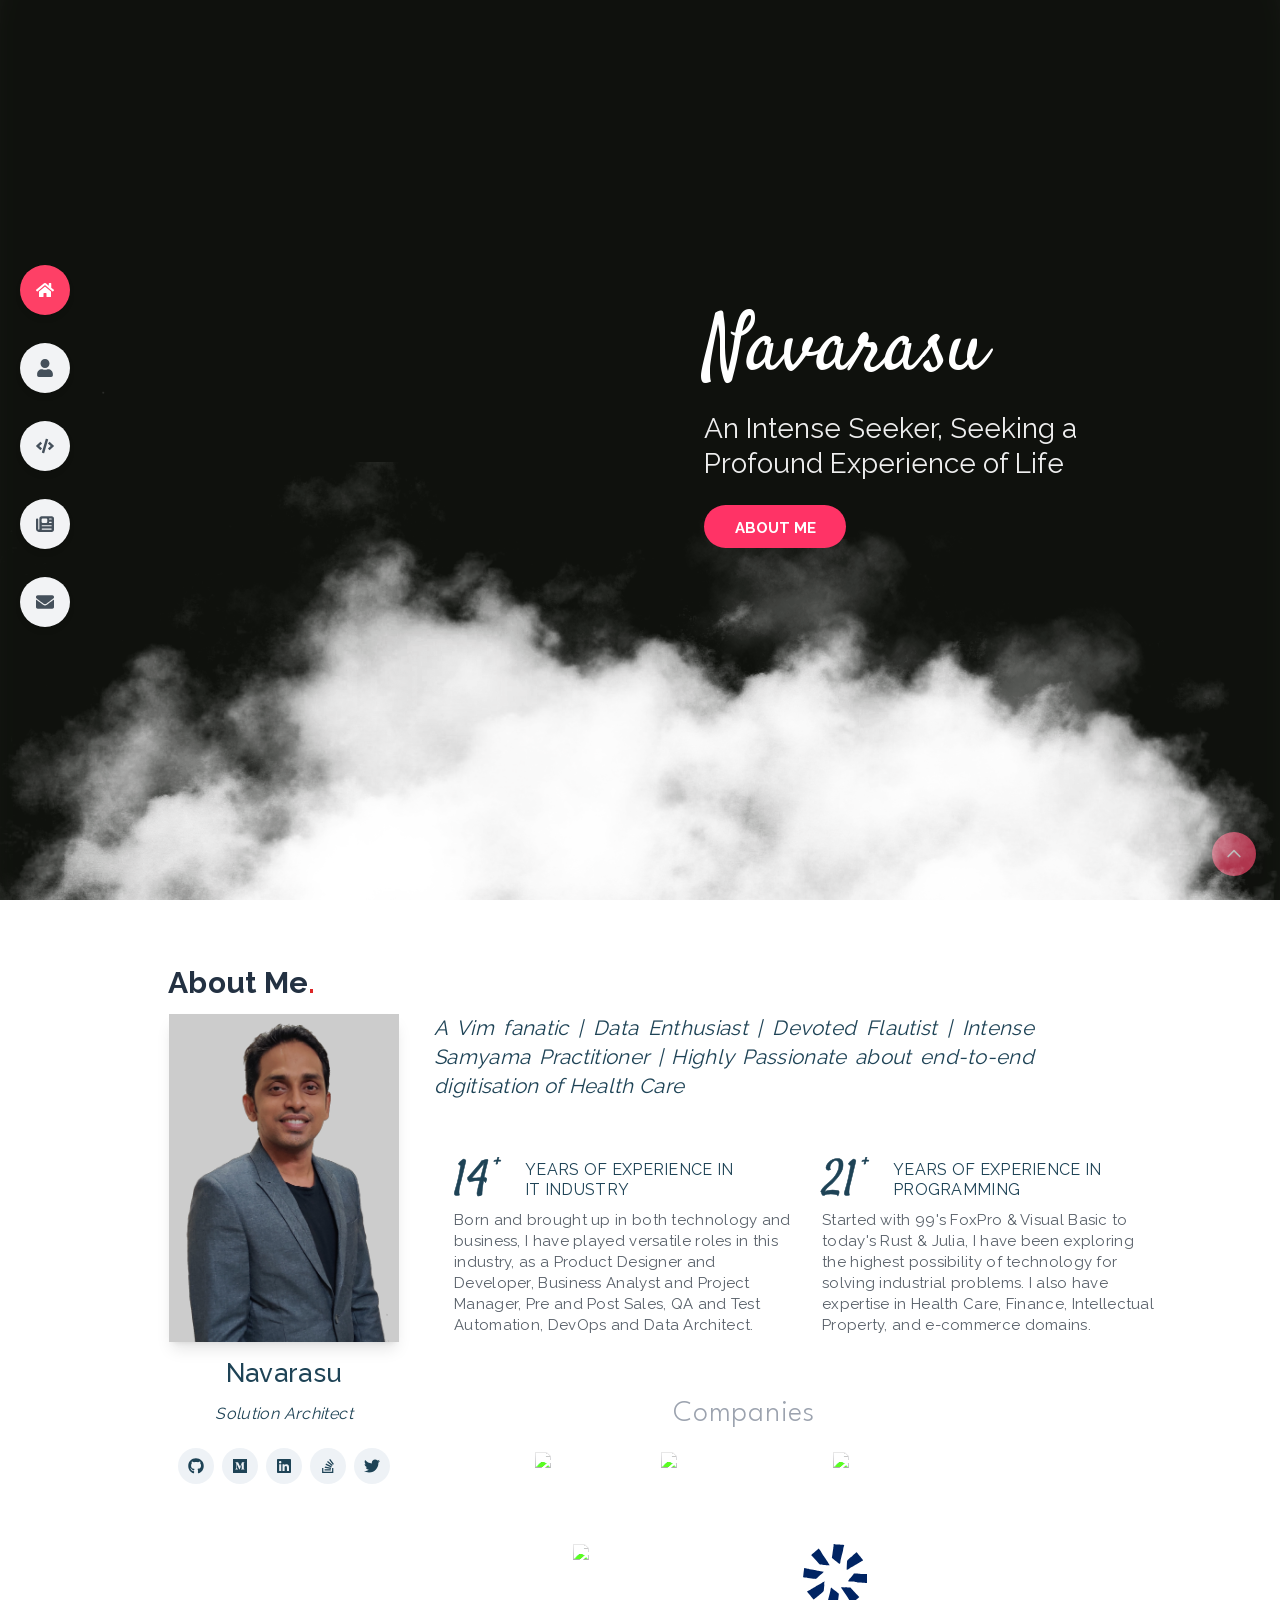
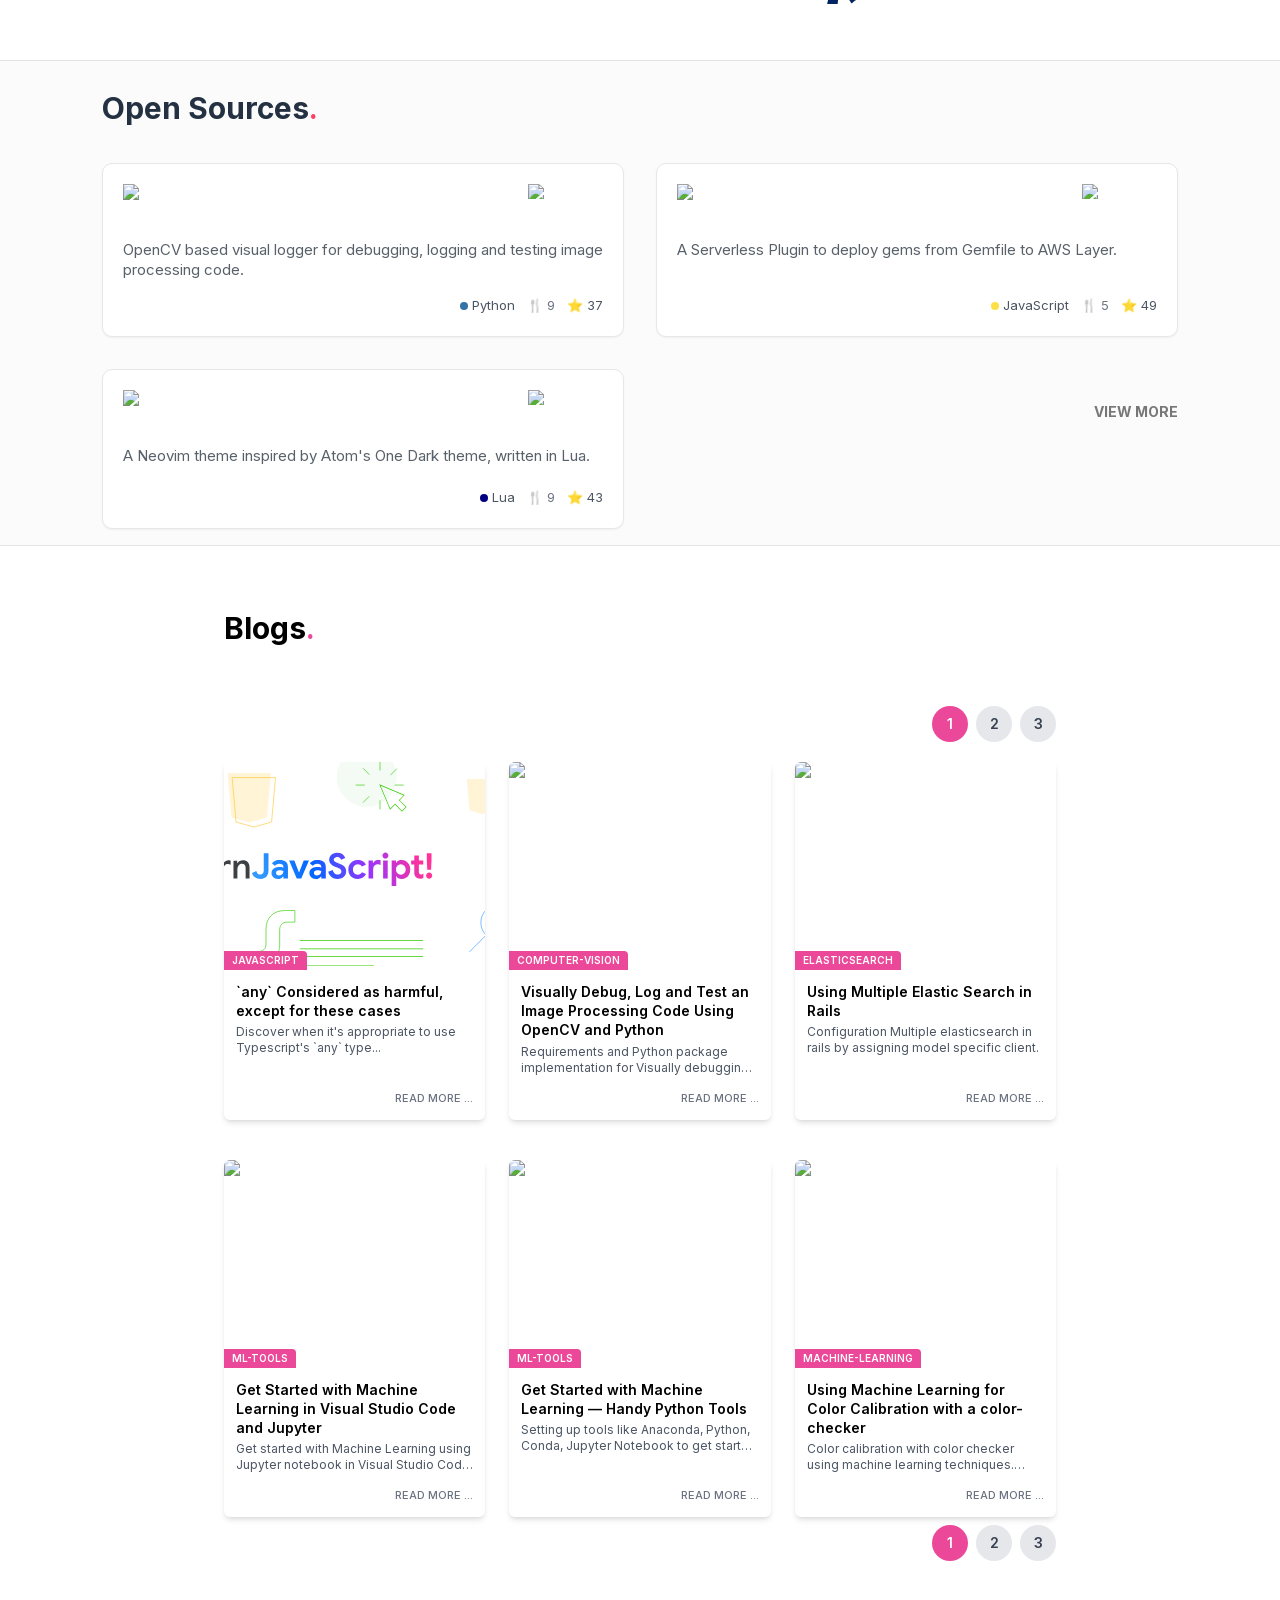
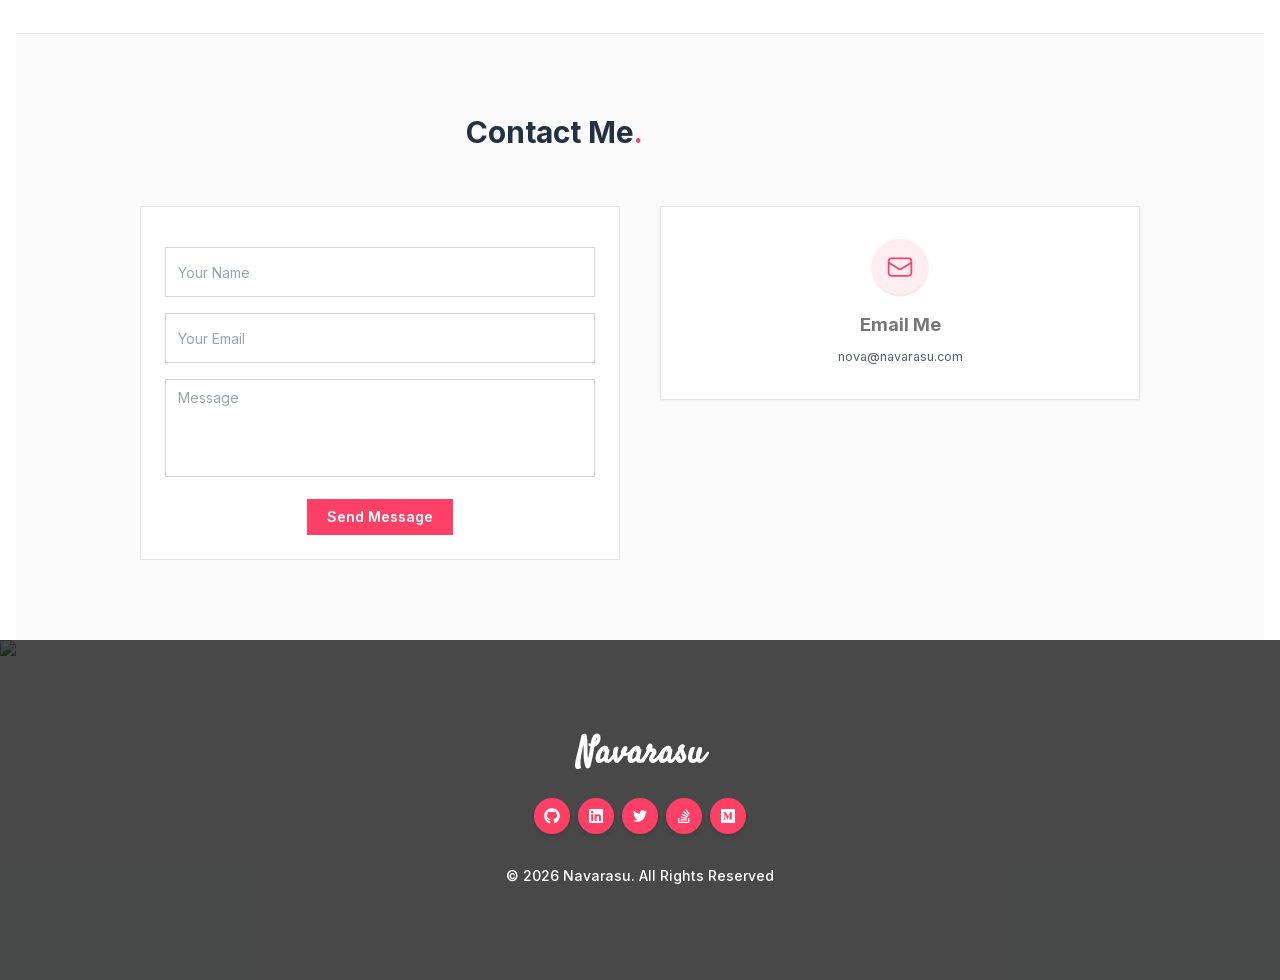
==== commit 7fe92dc0: "Deploy 3b88e0b7a50e57aafe48779d8a374d4747fe09cf" ====
--- a/index.html
+++ b/index.html
@@ -1,16 +1,14 @@
-<!DOCTYPE html><!--tnAKDTvsxXgQHpfxxxyjr--><html lang="en" class="__variable_f367f3 __variable_e26e63"><head><meta charSet="utf-8"/><meta name="viewport" content="width=device-width, initial-scale=1, maximum-scale=5"/><meta name="viewport" content="width=device-width, initial-scale=1"/><link rel="preload" href="/_next/static/media/c441a7a257a6e5bf-s.p.woff2" as="font" crossorigin="" type="font/woff2"/><link rel="preload" href="/_next/static/media/e4af272ccee01ff0-s.p.woff2" as="font" crossorigin="" type="font/woff2"/><link rel="preload" as="image" href="/loader/img1.png"/><link rel="preload" as="image" href="/loader/img2.png"/><link rel="preload" as="image" href="/loader/img3.png"/><link rel="preload" as="image" href="/loader/img4.png"/><link rel="stylesheet" href="/_next/static/css/89362803f204af79.css" data-precedence="next"/><link rel="stylesheet" href="/_next/static/css/146847a74eebb6a8.css" data-precedence="next"/><link href="/_next/static/css/4918679328ad5d0a.css" rel="stylesheet" as="style" data-precedence="dynamic"/><link rel="preload" as="script" fetchPriority="low" href="/_next/static/chunks/webpack-480decaf0b57173f.js"/><script src="/_next/static/chunks/4bd1b696-c023c6e3521b1417.js" async=""></script><script src="/_next/static/chunks/255-298da4547136d2a0.js" async=""></script><script src="/_next/static/chunks/main-app-9330111834009096.js" async=""></script><script src="/_next/static/chunks/249-9d07b238066fa2d2.js" async=""></script><script src="/_next/static/chunks/app/page-477bd9f637ec2158.js" async=""></script><link rel="preload" href="/_next/static/chunks/8e1d74a4.841c01ce5532c934.js" as="script" fetchPriority="low"/><link rel="preload" href="/_next/static/chunks/53c13509.32d0cf3cad855f69.js" as="script" fetchPriority="low"/><link rel="preload" href="/_next/static/chunks/170.066e033ee30cab66.js" as="script" fetchPriority="low"/><link rel="preload" href="/navarasu/img/navarasu_mob.avif" as="image"/><meta name="next-size-adjust" content=""/><link rel="preload" href="/navarasu/img/navarasu_desktop.avif" as="image" type="image/avif"/><link rel="preload" href="/navarasu/img/navarasu_tab.avif" as="image" type="image/avif"/><link rel="preload" href="/navarasu/img/navarasu_mob.avif" as="image" type="image/avif"/><link rel="dns-prefetch" href="//api.github.com"/><link rel="dns-prefetch" href="//raw.githubusercontent.com"/><link rel="dns-prefetch" href="//img.shields.io"/><link rel="dns-prefetch" href="//navarasu.com"/><link rel="preconnect" href="https://fonts.googleapis.com"/><link rel="preconnect" href="https://fonts.gstatic.com" crossorigin="anonymous"/><title>Navarasu Portfolio</title><meta name="description" content="A portfolio by Navarasu showcasing open source work, blogs, and contact info."/><script defer="">
-              window.addEventListener('load', function () {
-                if ('serviceWorker' in navigator) {
-                  navigator.serviceWorker.register('/sw.js')
-                    .then(function (registration) {
-                      console.log('SW registered:', registration);
-                    })
-                    .catch(function (registrationError) {
-                      console.log('SW registration failed:', registrationError);
-                    });
-                }
-              });
-            </script><script src="/_next/static/chunks/polyfills-42372ed130431b0a.js" noModule=""></script></head><body class="font-inter"><div hidden=""><!--$--><!--/$--></div><div class="fixed inset-0 z-50 bg-[#fcf1ee] flex flex-col items-center justify-center space-y-4"><p class="text-black text-2xl font-bold">Welcome!</p><div class="w-[80px] h-[80px] overflow-hidden relative"><div class="flex animate-train"><img alt="Loader 0" loading="eager" width="80" height="80" decoding="async" data-nimg="1" class="object-contain" style="color:transparent" src="/loader/img1.png"/><img alt="Loader 1" loading="eager" width="80" height="80" decoding="async" data-nimg="1" class="object-contain" style="color:transparent" src="/loader/img2.png"/><img alt="Loader 2" loading="eager" width="80" height="80" decoding="async" data-nimg="1" class="object-contain" style="color:transparent" src="/loader/img3.png"/><img alt="Loader 3" loading="eager" width="80" height="80" decoding="async" data-nimg="1" class="object-contain" style="color:transparent" src="/loader/img4.png"/><img alt="Loader 4" loading="eager" width="80" height="80" decoding="async" data-nimg="1" class="object-contain" style="color:transparent" src="/loader/img1.png"/></div></div></div><main class="transition-opacity duration-500 ease-in-out opacity-0 pointer-events-none select-none"><div id="header"><!--$?--><template id="B:0"></template><div class="p-4 text-center">Loading Header...</div><!--/$--></div><section id="about"></section><section id="opensources"></section><section id="blog"></section><section id="contact"></section><section id="footer"></section></main><!--$--><!--/$--><script>requestAnimationFrame(function(){$RT=performance.now()});</script><script src="/_next/static/chunks/webpack-480decaf0b57173f.js" id="_R_" async=""></script><div hidden id="S:0"><section id="header" class="relative w-full h-screen overflow-hidden"><!--$!--><template data-dgst="BAILOUT_TO_CLIENT_SIDE_RENDERING"></template><!--/$--><picture class="absolute inset-0 z-0"><source media="(min-width: 1064px)" srcSet="/navarasu/img/navarasu_desktop.avif"/><source media="(min-width: 640px)" srcSet="/navarasu/img/navarasu_tab.avif"/><img alt="Responsive Background" loading="eager" width="800" height="600" decoding="async" data-nimg="1" class="w-full h-full object-cover object-[0.01%]" style="color:transparent;background-size:cover;background-position:50% 50%;background-repeat:no-repeat;background-image:url(&quot;data:image/svg+xml;charset=utf-8,%3Csvg xmlns=&#x27;http://www.w3.org/2000/svg&#x27; viewBox=&#x27;0 0 800 600&#x27;%3E%3Cfilter id=&#x27;b&#x27; color-interpolation-filters=&#x27;sRGB&#x27;%3E%3CfeGaussianBlur stdDeviation=&#x27;20&#x27;/%3E%3CfeColorMatrix values=&#x27;1 0 0 0 0 0 1 0 0 0 0 0 1 0 0 0 0 0 100 -1&#x27; result=&#x27;s&#x27;/%3E%3CfeFlood x=&#x27;0&#x27; y=&#x27;0&#x27; width=&#x27;100%25&#x27; height=&#x27;100%25&#x27;/%3E%3CfeComposite operator=&#x27;out&#x27; in=&#x27;s&#x27;/%3E%3CfeComposite in2=&#x27;SourceGraphic&#x27;/%3E%3CfeGaussianBlur stdDeviation=&#x27;20&#x27;/%3E%3C/filter%3E%3Cimage width=&#x27;100%25&#x27; height=&#x27;100%25&#x27; x=&#x27;0&#x27; y=&#x27;0&#x27; preserveAspectRatio=&#x27;none&#x27; style=&#x27;filter: url(%23b);&#x27; href=&#x27;[data-uri]&#x27;/%3E%3C/svg%3E&quot;)" src="/navarasu/img/navarasu_mob.avif"/></picture><div class="absolute inset-0 bg-[rgba(41,37,37,0.37)] z-10"></div><div class="absolute inset-0 z-20 grid grid-cols-10 grid-rows-7 py-20 justify-center px-4 md:px-16"><div class="col-start-3 col-span-8 row-start-3 row-span-2 sm:col-start-6 md:px-16 text-left"><div class="pr-2"><h1 class="__className_8b8a99 text-white text-[80px] font-bold">Navarasu</h1></div><p class="__className_193d42 text-[#eee] text-[28.8px] leading-tight md:text-[28px]">An Intense Seeker, Seeking a Profound Experience of Life</p><a class="__className_193d42 px-[30px] text-center h-[43px] w-[142px] leading-[46px] text-[15px] text-white shadow-none inline-block mt-6 rounded-full bg-[#ff3366] hover:bg-[#e52e5f] transition-all" href="#about"><span class="text-center font-bold">ABOUT ME</span></a></div></div><button class="fixed top-4 left-4 z-50 lg:hidden text-white text-2xl" aria-label="Open menu"><div class="w-[36.58px] h-[32px] bg-[#12121299] mt-2 flex items-center justify-center"><svg stroke="currentColor" fill="currentColor" stroke-width="0" viewBox="0 0 448 512" class="text-white text-xl" height="1em" width="1em" xmlns="http://www.w3.org/2000/svg"><path d="M16 132h416c8.837 0 16-7.163 16-16V76c0-8.837-7.163-16-16-16H16C7.163 60 0 67.163 0 76v40c0 8.837 7.163 16 16 16zm0 160h416c8.837 0 16-7.163 16-16v-40c0-8.837-7.163-16-16-16H16c-8.837 0-16 7.163-16 16v40c0 8.837 7.163 16 16 16zm0 160h416c8.837 0 16-7.163 16-16v-40c0-8.837-7.163-16-16-16H16c-8.837 0-16 7.163-16 16v40c0 8.837 7.163 16 16 16z"></path></svg></div></button><header class="fixed top-0 left-0 h-full w-3/4 max-w-[250px] bg-black/90 text-white z-50 transform transition-transform duration-700 ease-in-out -translate-x-full lg:hidden"><span class="fixed top-4 left-44 z-50"><button class="text-white text-xl" aria-label="Close menu"><h6>X</h6></button></span><div class="pt-20"><ul class="flex flex-col space-y-12 text-[20px] font-[Raleway,sans-serif] px-4"><li class="mylist"><a href="#header" class="group flex items-center gap-3 px-4 py-4 rounded-full duration-700 text-[#fe4066] hover:bg-[#fe4066]"><span class="text-lg text-[#fe4066] group-hover:text-[#fe4066] transition-opacity duration-300"><svg stroke="currentColor" fill="currentColor" stroke-width="0" viewBox="0 0 576 512" height="1em" width="1em" xmlns="http://www.w3.org/2000/svg"><path d="M280.37 148.26L96 300.11V464a16 16 0 0 0 16 16l112.06-.29a16 16 0 0 0 15.92-16V368a16 16 0 0 1 16-16h64a16 16 0 0 1 16 16v95.64a16 16 0 0 0 16 16.05L464 480a16 16 0 0 0 16-16V300L295.67 148.26a12.19 12.19 0 0 0-15.3 0zM571.6 251.47L488 182.56V44.05a12 12 0 0 0-12-12h-56a12 12 0 0 0-12 12v72.61L318.47 43a48 48 0 0 0-61 0L4.34 251.47a12 12 0 0 0-1.6 16.9l25.5 31A12 12 0 0 0 45.15 301l235.22-193.74a12.19 12.19 0 0 1 15.3 0L530.9 301a12 12 0 0 0 16.9-1.6l25.5-31a12 12 0 0 0-1.7-16.93z"></path></svg></span><span class="text-[#fe4066] group-hover:text-white">Home</span></a></li><li class="mylist"><a href="#about" class="group flex items-center gap-3 px-4 py-4 rounded-full duration-700 text-white hover:text-white hover:bg-[#fe4066]"><span class="text-lg text-white group-hover:text-[#fe4066] transition-opacity duration-300"><svg stroke="currentColor" fill="currentColor" stroke-width="0" viewBox="0 0 448 512" height="1em" width="1em" xmlns="http://www.w3.org/2000/svg"><path d="M224 256c70.7 0 128-57.3 128-128S294.7 0 224 0 96 57.3 96 128s57.3 128 128 128zm89.6 32h-16.7c-22.2 10.2-46.9 16-72.9 16s-50.6-5.8-72.9-16h-16.7C60.2 288 0 348.2 0 422.4V464c0 26.5 21.5 48 48 48h352c26.5 0 48-21.5 48-48v-41.6c0-74.2-60.2-134.4-134.4-134.4z"></path></svg></span><span class="text-white group-hover:text-white">About</span></a></li><li class="mylist"><a href="#opensources" class="group flex items-center gap-3 px-4 py-4 rounded-full duration-700 text-white hover:text-white hover:bg-[#fe4066]"><span class="text-lg text-white group-hover:text-[#fe4066] transition-opacity duration-300"><svg stroke="currentColor" fill="currentColor" stroke-width="0" viewBox="0 0 640 512" height="1em" width="1em" xmlns="http://www.w3.org/2000/svg"><path d="M278.9 511.5l-61-17.7c-6.4-1.8-10-8.5-8.2-14.9L346.2 8.7c1.8-6.4 8.5-10 14.9-8.2l61 17.7c6.4 1.8 10 8.5 8.2 14.9L293.8 503.3c-1.9 6.4-8.5 10.1-14.9 8.2zm-114-112.2l43.5-46.4c4.6-4.9 4.3-12.7-.8-17.2L117 256l90.6-79.7c5.1-4.5 5.5-12.3.8-17.2l-43.5-46.4c-4.5-4.8-12.1-5.1-17-.5L3.8 247.2c-5.1 4.7-5.1 12.8 0 17.5l144.1 135.1c4.9 4.6 12.5 4.4 17-.5zm327.2.6l144.1-135.1c5.1-4.7 5.1-12.8 0-17.5L492.1 112.1c-4.8-4.5-12.4-4.3-17 .5L431.6 159c-4.6 4.9-4.3 12.7.8 17.2L523 256l-90.6 79.7c-5.1 4.5-5.5 12.3-.8 17.2l43.5 46.4c4.5 4.9 12.1 5.1 17 .6z"></path></svg></span><span class="text-white group-hover:text-white">Open Source</span></a></li><li class="mylist"><a href="#blog" class="group flex items-center gap-3 px-4 py-4 rounded-full duration-700 text-white hover:text-white hover:bg-[#fe4066]"><span class="text-lg text-white group-hover:text-[#fe4066] transition-opacity duration-300"><svg stroke="currentColor" fill="currentColor" stroke-width="0" viewBox="0 0 512 512" height="1em" width="1em" xmlns="http://www.w3.org/2000/svg"><path d="M96 96c0-35.3 28.7-64 64-64l288 0c35.3 0 64 28.7 64 64l0 320c0 35.3-28.7 64-64 64L80 480c-44.2 0-80-35.8-80-80L0 128c0-17.7 14.3-32 32-32s32 14.3 32 32l0 272c0 8.8 7.2 16 16 16s16-7.2 16-16L96 96zm64 24l0 80c0 13.3 10.7 24 24 24l112 0c13.3 0 24-10.7 24-24l0-80c0-13.3-10.7-24-24-24L184 96c-13.3 0-24 10.7-24 24zm208-8c0 8.8 7.2 16 16 16l48 0c8.8 0 16-7.2 16-16s-7.2-16-16-16l-48 0c-8.8 0-16 7.2-16 16zm0 96c0 8.8 7.2 16 16 16l48 0c8.8 0 16-7.2 16-16s-7.2-16-16-16l-48 0c-8.8 0-16 7.2-16 16zM160 304c0 8.8 7.2 16 16 16l256 0c8.8 0 16-7.2 16-16s-7.2-16-16-16l-256 0c-8.8 0-16 7.2-16 16zm0 96c0 8.8 7.2 16 16 16l256 0c8.8 0 16-7.2 16-16s-7.2-16-16-16l-256 0c-8.8 0-16 7.2-16 16z"></path></svg></span><span class="text-white group-hover:text-white">Blog</span></a></li><li class="mylist"><a href="#contact" class="group flex items-center gap-3 px-4 py-4 rounded-full duration-700 text-white hover:text-white hover:bg-[#fe4066]"><span class="text-lg text-white group-hover:text-[#fe4066] transition-opacity duration-300"><svg stroke="currentColor" fill="currentColor" stroke-width="0" viewBox="0 0 512 512" height="1em" width="1em" xmlns="http://www.w3.org/2000/svg"><path d="M502.3 190.8c3.9-3.1 9.7-.2 9.7 4.7V400c0 26.5-21.5 48-48 48H48c-26.5 0-48-21.5-48-48V195.6c0-5 5.7-7.8 9.7-4.7 22.4 17.4 52.1 39.5 154.1 113.6 21.1 15.4 56.7 47.8 92.2 47.6 35.7.3 72-32.8 92.3-47.6 102-74.1 131.6-96.3 154-113.7zM256 320c23.2.4 56.6-29.2 73.4-41.4 132.7-96.3 142.8-104.7 173.4-128.7 5.8-4.5 9.2-11.5 9.2-18.9v-19c0-26.5-21.5-48-48-48H48C21.5 64 0 85.5 0 112v19c0 7.4 3.4 14.3 9.2 18.9 30.6 23.9 40.7 32.4 173.4 128.7 16.8 12.2 50.2 41.8 73.4 41.4z"></path></svg></span><span class="text-white group-hover:text-white">Contact</span></a></li></ul></div></header><nav class="pt-10 hidden lg:grid fixed top-1/4 left-3 z-40 gap-7 p-2 rounded-lg text-[#45505b]"><a href="#header" class="group relative w-[50px] h-[50px] flex items-center rounded-full transition-all duration-700 overflow-visible 
+<!DOCTYPE html><!--Mrj328enfbqq6Mril8tBG--><html lang="en" class="__variable_f367f3 __variable_e26e63"><head><meta charSet="utf-8"/><meta name="viewport" content="width=device-width, initial-scale=1, maximum-scale=5"/><meta name="viewport" content="width=device-width, initial-scale=1"/><link rel="preload" href="./_next/static/media/c441a7a257a6e5bf-s.p.woff2" as="font" crossorigin="" type="font/woff2"/><link rel="preload" href="./_next/static/media/e4af272ccee01ff0-s.p.woff2" as="font" crossorigin="" type="font/woff2"/><link rel="preload" href="./_next/static/media/630c17af355fa44e-s.p.woff2" as="font" crossorigin="" type="font/woff2"/><link rel="preload" href="./_next/static/media/6a604ed9cf63ff64-s.p.woff2" as="font" crossorigin="" type="font/woff2"/><link rel="preload" href="./_next/static/media/d121c670c7edb705-s.p.woff2" as="font" crossorigin="" type="font/woff2"/><link rel="preload" as="image" href="./navarasu/img/cloud1.webp"/><link rel="preload" as="image" href="./navarasu/img/cloud2.webp"/><link rel="preload" as="image" href="./navarasu/img/cloud3.webp"/><link rel="preload" as="image" href="./navarasu/img/cloud4.webp"/><link rel="preload" as="image" href="./navarasu/img/navarasu.webp"/><link rel="stylesheet" href="./_next/static/css/a740bca4d71e3216.css" data-precedence="next"/><link rel="stylesheet" href="./_next/static/css/6e3e0b72c4479816.css" data-precedence="next"/><link rel="preload" href="./navarasu/img/navarasu_mob.avif" as="image"/><link rel="preload" href="./navarasu/img/navarasu_desktop.avif" as="image" type="image/avif"/><link rel="preload" href="./navarasu/img/navarasu_tab.avif" as="image" type="image/avif"/><link rel="preload" href="./navarasu/img/navarasu_mob.avif" as="image" type="image/avif"/><link rel="dns-prefetch" href="//api.github.com"/><link rel="dns-prefetch" href="//raw.githubusercontent.com"/><link rel="dns-prefetch" href="//img.shields.io"/><link rel="dns-prefetch" href="//navarasu.com"/><link rel="preconnect" href="https://fonts.googleapis.com"/><link rel="preconnect" href="https://fonts.gstatic.com" crossorigin="anonymous"/><meta name="next-size-adjust" content=""/><title>Navarasu Portfolio</title><meta name="description" content="A portfolio by Navarasu showcasing open source work, blogs, and contact info."/></head><body class="font-inter"><div hidden=""><!--$--><!--/$--></div><main><section id="header"><section id="header" class="relative w-full h-screen overflow-hidden"><style>
+        @keyframes cloudMove {
+          0%   { transform: translateX(100%); }
+          100% { transform: translateX(-100%); }
+        }
+        .cloud { position: absolute; bottom: 0; width: 100%; }
+        .cloud1 { animation: cloudMove 20s linear -4s infinite; }
+        .cloud2 { animation: cloudMove 30s linear -6s infinite; }
+        .cloud3 { animation: cloudMove 40s linear -8s infinite; }
+        .cloud4 { animation: cloudMove 50s linear -10s infinite; opacity: 0.4; }
+      </style><div class="absolute bottom-0 left-0 w-full h-full overflow-hidden z-20 pointer-events-none"><div class="absolute bottom-0 animate-cloud1 opacity-100" style="animation-delay:-4s"><img src="./navarasu/img/cloud1.webp" alt="Cloud 1" class="block border-none w-full h-auto"/></div><div class="absolute bottom-0 animate-cloud2 opacity-100" style="animation-delay:-6s"><img src="./navarasu/img/cloud2.webp" alt="Cloud 2" class="block border-none w-full h-auto"/></div><div class="absolute bottom-0 animate-cloud3 opacity-100" style="animation-delay:-8s"><img src="./navarasu/img/cloud3.webp" alt="Cloud 3" class="block border-none w-full h-auto"/></div><div class="absolute bottom-0 animate-cloud4 opacity-40" style="animation-delay:-10s"><img src="./navarasu/img/cloud4.webp" alt="Cloud 4" class="block border-none w-full h-auto"/></div></div><picture class="absolute inset-0 z-0"><source media="(min-width: 1064px)" srcSet="./navarasu/img/navarasu_desktop.avif"/><source media="(min-width: 640px)" srcSet="./navarasu/img/navarasu_tab.avif"/><img alt="Responsive Background" loading="eager" width="800" height="600" decoding="async" data-nimg="1" class="w-full h-full object-cover object-[0.01%]" style="color:transparent;background-size:cover;background-position:50% 50%;background-repeat:no-repeat;background-image:url(&quot;data:image/svg+xml;charset=utf-8,%3Csvg xmlns=&#x27;http://www.w3.org/2000/svg&#x27; viewBox=&#x27;0 0 800 600&#x27;%3E%3Cfilter id=&#x27;b&#x27; color-interpolation-filters=&#x27;sRGB&#x27;%3E%3CfeGaussianBlur stdDeviation=&#x27;20&#x27;/%3E%3CfeColorMatrix values=&#x27;1 0 0 0 0 0 1 0 0 0 0 0 1 0 0 0 0 0 100 -1&#x27; result=&#x27;s&#x27;/%3E%3CfeFlood x=&#x27;0&#x27; y=&#x27;0&#x27; width=&#x27;100%25&#x27; height=&#x27;100%25&#x27;/%3E%3CfeComposite operator=&#x27;out&#x27; in=&#x27;s&#x27;/%3E%3CfeComposite in2=&#x27;SourceGraphic&#x27;/%3E%3CfeGaussianBlur stdDeviation=&#x27;20&#x27;/%3E%3C/filter%3E%3Cimage width=&#x27;100%25&#x27; height=&#x27;100%25&#x27; x=&#x27;0&#x27; y=&#x27;0&#x27; preserveAspectRatio=&#x27;none&#x27; style=&#x27;filter: url(%23b);&#x27; href=&#x27;[data-uri]&#x27;/%3E%3C/svg%3E&quot;)" src="./navarasu/img/navarasu_mob.avif"/></picture><div class="absolute inset-0 bg-[rgba(41,37,37,0.37)] z-10"></div><div class="absolute inset-0 z-20 grid grid-cols-10 grid-rows-7 py-20 justify-center px-4 md:px-16"><div class="col-start-3 col-span-8 row-start-3 row-span-2 sm:col-start-6 md:px-16 text-left"><div class="pr-2"><h1 class="__className_8b8a99 text-white text-[80px] font-bold">Navarasu</h1></div><p class="__className_193d42 text-[#eee] text-[28.8px] leading-tight md:text-[28px]">An Intense Seeker, Seeking a Profound Experience of Life</p><a class="__className_193d42 px-[30px] text-center h-[43px] w-[142px] leading-[46px] text-[15px] text-white shadow-none inline-block mt-6 rounded-full bg-[#ff3366] hover:bg-[#e52e5f] transition-all" href="#about"><span class="text-center font-bold">ABOUT ME</span></a></div></div><button class="fixed top-4 left-4 z-50 lg:hidden text-white text-2xl" aria-label="Open menu"><div class="w-[36.58px] h-[32px] bg-[#12121299] mt-2 flex items-center justify-center"><svg stroke="currentColor" fill="currentColor" stroke-width="0" viewBox="0 0 448 512" class="text-white text-xl" height="1em" width="1em" xmlns="http://www.w3.org/2000/svg"><path d="M16 132h416c8.837 0 16-7.163 16-16V76c0-8.837-7.163-16-16-16H16C7.163 60 0 67.163 0 76v40c0 8.837 7.163 16 16 16zm0 160h416c8.837 0 16-7.163 16-16v-40c0-8.837-7.163-16-16-16H16c-8.837 0-16 7.163-16 16v40c0 8.837 7.163 16 16 16zm0 160h416c8.837 0 16-7.163 16-16v-40c0-8.837-7.163-16-16-16H16c-8.837 0-16 7.163-16 16v40c0 8.837 7.163 16 16 16z"></path></svg></div></button><header class="fixed top-0 left-0 h-full w-3/4 max-w-[250px] bg-black/90 text-white z-50 transform transition-transform duration-700 ease-in-out -translate-x-full lg:hidden"><span class="fixed top-4 left-44 z-50"><button class="text-white text-xl" aria-label="Close menu"><h6>X</h6></button></span><div class="pt-20"><ul class="flex flex-col space-y-12 text-[20px] font-[Raleway,sans-serif] px-4"><li class="mylist"><a href="#header" class="group flex items-center gap-3 px-4 py-4 rounded-full duration-700 text-[#fe4066] hover:bg-[#fe4066]"><span class="text-lg text-[#fe4066] group-hover:text-[#fe4066] transition-opacity duration-300"><svg stroke="currentColor" fill="currentColor" stroke-width="0" viewBox="0 0 576 512" height="1em" width="1em" xmlns="http://www.w3.org/2000/svg"><path d="M280.37 148.26L96 300.11V464a16 16 0 0 0 16 16l112.06-.29a16 16 0 0 0 15.92-16V368a16 16 0 0 1 16-16h64a16 16 0 0 1 16 16v95.64a16 16 0 0 0 16 16.05L464 480a16 16 0 0 0 16-16V300L295.67 148.26a12.19 12.19 0 0 0-15.3 0zM571.6 251.47L488 182.56V44.05a12 12 0 0 0-12-12h-56a12 12 0 0 0-12 12v72.61L318.47 43a48 48 0 0 0-61 0L4.34 251.47a12 12 0 0 0-1.6 16.9l25.5 31A12 12 0 0 0 45.15 301l235.22-193.74a12.19 12.19 0 0 1 15.3 0L530.9 301a12 12 0 0 0 16.9-1.6l25.5-31a12 12 0 0 0-1.7-16.93z"></path></svg></span><span class="text-[#fe4066] group-hover:text-white">Home</span></a></li><li class="mylist"><a href="#about" class="group flex items-center gap-3 px-4 py-4 rounded-full duration-700 text-white hover:text-white hover:bg-[#fe4066]"><span class="text-lg text-white group-hover:text-[#fe4066] transition-opacity duration-300"><svg stroke="currentColor" fill="currentColor" stroke-width="0" viewBox="0 0 448 512" height="1em" width="1em" xmlns="http://www.w3.org/2000/svg"><path d="M224 256c70.7 0 128-57.3 128-128S294.7 0 224 0 96 57.3 96 128s57.3 128 128 128zm89.6 32h-16.7c-22.2 10.2-46.9 16-72.9 16s-50.6-5.8-72.9-16h-16.7C60.2 288 0 348.2 0 422.4V464c0 26.5 21.5 48 48 48h352c26.5 0 48-21.5 48-48v-41.6c0-74.2-60.2-134.4-134.4-134.4z"></path></svg></span><span class="text-white group-hover:text-white">About</span></a></li><li class="mylist"><a href="#opensources" class="group flex items-center gap-3 px-4 py-4 rounded-full duration-700 text-white hover:text-white hover:bg-[#fe4066]"><span class="text-lg text-white group-hover:text-[#fe4066] transition-opacity duration-300"><svg stroke="currentColor" fill="currentColor" stroke-width="0" viewBox="0 0 640 512" height="1em" width="1em" xmlns="http://www.w3.org/2000/svg"><path d="M278.9 511.5l-61-17.7c-6.4-1.8-10-8.5-8.2-14.9L346.2 8.7c1.8-6.4 8.5-10 14.9-8.2l61 17.7c6.4 1.8 10 8.5 8.2 14.9L293.8 503.3c-1.9 6.4-8.5 10.1-14.9 8.2zm-114-112.2l43.5-46.4c4.6-4.9 4.3-12.7-.8-17.2L117 256l90.6-79.7c5.1-4.5 5.5-12.3.8-17.2l-43.5-46.4c-4.5-4.8-12.1-5.1-17-.5L3.8 247.2c-5.1 4.7-5.1 12.8 0 17.5l144.1 135.1c4.9 4.6 12.5 4.4 17-.5zm327.2.6l144.1-135.1c5.1-4.7 5.1-12.8 0-17.5L492.1 112.1c-4.8-4.5-12.4-4.3-17 .5L431.6 159c-4.6 4.9-4.3 12.7.8 17.2L523 256l-90.6 79.7c-5.1 4.5-5.5 12.3-.8 17.2l43.5 46.4c4.5 4.9 12.1 5.1 17 .6z"></path></svg></span><span class="text-white group-hover:text-white">Open Source</span></a></li><li class="mylist"><a href="#blog" class="group flex items-center gap-3 px-4 py-4 rounded-full duration-700 text-white hover:text-white hover:bg-[#fe4066]"><span class="text-lg text-white group-hover:text-[#fe4066] transition-opacity duration-300"><svg stroke="currentColor" fill="currentColor" stroke-width="0" viewBox="0 0 512 512" height="1em" width="1em" xmlns="http://www.w3.org/2000/svg"><path d="M96 96c0-35.3 28.7-64 64-64l288 0c35.3 0 64 28.7 64 64l0 320c0 35.3-28.7 64-64 64L80 480c-44.2 0-80-35.8-80-80L0 128c0-17.7 14.3-32 32-32s32 14.3 32 32l0 272c0 8.8 7.2 16 16 16s16-7.2 16-16L96 96zm64 24l0 80c0 13.3 10.7 24 24 24l112 0c13.3 0 24-10.7 24-24l0-80c0-13.3-10.7-24-24-24L184 96c-13.3 0-24 10.7-24 24zm208-8c0 8.8 7.2 16 16 16l48 0c8.8 0 16-7.2 16-16s-7.2-16-16-16l-48 0c-8.8 0-16 7.2-16 16zm0 96c0 8.8 7.2 16 16 16l48 0c8.8 0 16-7.2 16-16s-7.2-16-16-16l-48 0c-8.8 0-16 7.2-16 16zM160 304c0 8.8 7.2 16 16 16l256 0c8.8 0 16-7.2 16-16s-7.2-16-16-16l-256 0c-8.8 0-16 7.2-16 16zm0 96c0 8.8 7.2 16 16 16l256 0c8.8 0 16-7.2 16-16s-7.2-16-16-16l-256 0c-8.8 0-16 7.2-16 16z"></path></svg></span><span class="text-white group-hover:text-white">Blog</span></a></li><li class="mylist"><a href="#contact" class="group flex items-center gap-3 px-4 py-4 rounded-full duration-700 text-white hover:text-white hover:bg-[#fe4066]"><span class="text-lg text-white group-hover:text-[#fe4066] transition-opacity duration-300"><svg stroke="currentColor" fill="currentColor" stroke-width="0" viewBox="0 0 512 512" height="1em" width="1em" xmlns="http://www.w3.org/2000/svg"><path d="M502.3 190.8c3.9-3.1 9.7-.2 9.7 4.7V400c0 26.5-21.5 48-48 48H48c-26.5 0-48-21.5-48-48V195.6c0-5 5.7-7.8 9.7-4.7 22.4 17.4 52.1 39.5 154.1 113.6 21.1 15.4 56.7 47.8 92.2 47.6 35.7.3 72-32.8 92.3-47.6 102-74.1 131.6-96.3 154-113.7zM256 320c23.2.4 56.6-29.2 73.4-41.4 132.7-96.3 142.8-104.7 173.4-128.7 5.8-4.5 9.2-11.5 9.2-18.9v-19c0-26.5-21.5-48-48-48H48C21.5 64 0 85.5 0 112v19c0 7.4 3.4 14.3 9.2 18.9 30.6 23.9 40.7 32.4 173.4 128.7 16.8 12.2 50.2 41.8 73.4 41.4z"></path></svg></span><span class="text-white group-hover:text-white">Contact</span></a></li></ul></div></header><nav class="pt-10 hidden lg:grid fixed top-1/4 left-3 z-40 gap-7 p-2 rounded-lg text-[#45505b]"><a href="#header" class="group relative w-[50px] h-[50px] flex items-center rounded-full transition-all duration-700 overflow-visible 
                 hover:w-[130px] 
                 hover:bg-[#fe4066] px-4 
                 bg-[#fe4066] text-white shadow-md cursor-pointer"><span class="absolute left-4 top-1/2 transform -translate-y-1/2 text-lg z-10"><svg stroke="currentColor" fill="currentColor" stroke-width="0" viewBox="0 0 576 512" height="1em" width="1em" xmlns="http://www.w3.org/2000/svg"><path d="M280.37 148.26L96 300.11V464a16 16 0 0 0 16 16l112.06-.29a16 16 0 0 0 15.92-16V368a16 16 0 0 1 16-16h64a16 16 0 0 1 16 16v95.64a16 16 0 0 0 16 16.05L464 480a16 16 0 0 0 16-16V300L295.67 148.26a12.19 12.19 0 0 0-15.3 0zM571.6 251.47L488 182.56V44.05a12 12 0 0 0-12-12h-56a12 12 0 0 0-12 12v72.61L318.47 43a48 48 0 0 0-61 0L4.34 251.47a12 12 0 0 0-1.6 16.9l25.5 31A12 12 0 0 0 45.15 301l235.22-193.74a12.19 12.19 0 0 1 15.3 0L530.9 301a12 12 0 0 0 16.9-1.6l25.5-31a12 12 0 0 0-1.7-16.93z"></path></svg></span><span class="ml-8 opacity-0 group-hover:opacity-100 transition-opacity duration-700 whitespace-nowrap text-[17.6px] font-[Raleway,sans-serif]">Home</span></a><a href="#about" class="group relative w-[50px] h-[50px] flex items-center rounded-full transition-all duration-700 overflow-visible 
@@ -25,5 +23,4 @@
                 bg-[#f2f3f5] hover:text-white shadow-md cursor-pointer"><span class="absolute left-4 top-1/2 transform -translate-y-1/2 text-lg z-10"><svg stroke="currentColor" fill="currentColor" stroke-width="0" viewBox="0 0 512 512" height="1em" width="1em" xmlns="http://www.w3.org/2000/svg"><path d="M96 96c0-35.3 28.7-64 64-64l288 0c35.3 0 64 28.7 64 64l0 320c0 35.3-28.7 64-64 64L80 480c-44.2 0-80-35.8-80-80L0 128c0-17.7 14.3-32 32-32s32 14.3 32 32l0 272c0 8.8 7.2 16 16 16s16-7.2 16-16L96 96zm64 24l0 80c0 13.3 10.7 24 24 24l112 0c13.3 0 24-10.7 24-24l0-80c0-13.3-10.7-24-24-24L184 96c-13.3 0-24 10.7-24 24zm208-8c0 8.8 7.2 16 16 16l48 0c8.8 0 16-7.2 16-16s-7.2-16-16-16l-48 0c-8.8 0-16 7.2-16 16zm0 96c0 8.8 7.2 16 16 16l48 0c8.8 0 16-7.2 16-16s-7.2-16-16-16l-48 0c-8.8 0-16 7.2-16 16zM160 304c0 8.8 7.2 16 16 16l256 0c8.8 0 16-7.2 16-16s-7.2-16-16-16l-256 0c-8.8 0-16 7.2-16 16zm0 96c0 8.8 7.2 16 16 16l256 0c8.8 0 16-7.2 16-16s-7.2-16-16-16l-256 0c-8.8 0-16 7.2-16 16z"></path></svg></span><span class="ml-8 opacity-0 group-hover:opacity-100 transition-opacity duration-700 whitespace-nowrap text-[17.6px] font-[Raleway,sans-serif]">Blog</span></a><a href="#contact" class="group relative w-[50px] h-[50px] flex items-center rounded-full transition-all duration-700 overflow-visible 
                 hover:w-[130px] 
                 hover:bg-[#fe4066] px-4 
-                bg-[#f2f3f5] hover:text-white shadow-md cursor-pointer"><span class="absolute left-4 top-1/2 transform -translate-y-1/2 text-lg z-10"><svg stroke="currentColor" fill="currentColor" stroke-width="0" viewBox="0 0 512 512" height="1em" width="1em" xmlns="http://www.w3.org/2000/svg"><path d="M502.3 190.8c3.9-3.1 9.7-.2 9.7 4.7V400c0 26.5-21.5 48-48 48H48c-26.5 0-48-21.5-48-48V195.6c0-5 5.7-7.8 9.7-4.7 22.4 17.4 52.1 39.5 154.1 113.6 21.1 15.4 56.7 47.8 92.2 47.6 35.7.3 72-32.8 92.3-47.6 102-74.1 131.6-96.3 154-113.7zM256 320c23.2.4 56.6-29.2 73.4-41.4 132.7-96.3 142.8-104.7 173.4-128.7 5.8-4.5 9.2-11.5 9.2-18.9v-19c0-26.5-21.5-48-48-48H48C21.5 64 0 85.5 0 112v19c0 7.4 3.4 14.3 9.2 18.9 30.6 23.9 40.7 32.4 173.4 128.7 16.8 12.2 50.2 41.8 73.4 41.4z"></path></svg></span><span class="ml-8 opacity-0 group-hover:opacity-100 transition-opacity duration-700 whitespace-nowrap text-[17.6px] font-[Raleway,sans-serif]">Contact</span></a></nav></section></div><script>$RB=[];$RV=function(a){$RT=performance.now();for(var b=0;b<a.length;b+=2){var c=a[b],e=a[b+1];null!==e.parentNode&&e.parentNode.removeChild(e);var f=c.parentNode;if(f){var g=c.previousSibling,h=0;do{if(c&&8===c.nodeType){var d=c.data;if("/$"===d||"/&"===d)if(0===h)break;else h--;else"$"!==d&&"$?"!==d&&"$~"!==d&&"$!"!==d&&"&"!==d||h++}d=c.nextSibling;f.removeChild(c);c=d}while(c);for(;e.firstChild;)f.insertBefore(e.firstChild,c);g.data="$";g._reactRetry&&requestAnimationFrame(g._reactRetry)}}a.length=0};
-$RC=function(a,b){if(b=document.getElementById(b))(a=document.getElementById(a))?(a.previousSibling.data="$~",$RB.push(a,b),2===$RB.length&&("number"!==typeof $RT?requestAnimationFrame($RV.bind(null,$RB)):(a=performance.now(),setTimeout($RV.bind(null,$RB),2300>a&&2E3<a?2300-a:$RT+300-a)))):b.parentNode.removeChild(b)};$RC("B:0","S:0")</script><script>(self.__next_f=self.__next_f||[]).push([0])</script><script>self.__next_f.push([1,"1:\"$Sreact.fragment\"\n2:I[9766,[],\"\"]\n3:I[8924,[],\"\"]\n4:I[1959,[],\"ClientPageRoot\"]\n5:I[7718,[\"249\",\"static/chunks/249-9d07b238066fa2d2.js\",\"974\",\"static/chunks/app/page-477bd9f637ec2158.js\"],\"default\"]\n8:I[4431,[],\"OutletBoundary\"]\na:I[5278,[],\"AsyncMetadataOutlet\"]\nc:I[4431,[],\"ViewportBoundary\"]\ne:I[4431,[],\"MetadataBoundary\"]\nf:\"$Sreact.suspense\"\n11:I[7150,[],\"\"]\n:HL[\"/_next/static/media/c441a7a257a6e5bf-s.p.woff2\",\"font\",{\"crossOrigin\":\"\",\"type\":\"font/woff2\"}]\n:HL[\"/_next/static/media/e4af272ccee01ff0-s.p.woff2\",\"font\",{\"crossOrigin\":\"\",\"type\":\"font/woff2\"}]\n:HL[\"/_next/static/css/89362803f204af79.css\",\"style\"]\n:HL[\"/_next/static/css/146847a74eebb6a8.css\",\"style\"]\n"])</script><script>self.__next_f.push([1,"0:{\"P\":null,\"b\":\"tnAKDTvsxXgQHpfxxxyjr\",\"p\":\"\",\"c\":[\"\",\"\"],\"i\":false,\"f\":[[[\"\",{\"children\":[\"__PAGE__\",{}]},\"$undefined\",\"$undefined\",true],[\"\",[\"$\",\"$1\",\"c\",{\"children\":[[[\"$\",\"link\",\"0\",{\"rel\":\"stylesheet\",\"href\":\"/_next/static/css/89362803f204af79.css\",\"precedence\":\"next\",\"crossOrigin\":\"$undefined\",\"nonce\":\"$undefined\"}]],[\"$\",\"html\",null,{\"lang\":\"en\",\"suppressHydrationWarning\":true,\"className\":\"__variable_f367f3 __variable_e26e63\",\"children\":[[\"$\",\"head\",null,{\"children\":[[\"$\",\"link\",null,{\"rel\":\"preload\",\"href\":\"/navarasu/img/navarasu_desktop.avif\",\"as\":\"image\",\"type\":\"image/avif\"}],[\"$\",\"link\",null,{\"rel\":\"preload\",\"href\":\"/navarasu/img/navarasu_tab.avif\",\"as\":\"image\",\"type\":\"image/avif\"}],[\"$\",\"link\",null,{\"rel\":\"preload\",\"href\":\"/navarasu/img/navarasu_mob.avif\",\"as\":\"image\",\"type\":\"image/avif\"}],[\"$\",\"link\",null,{\"rel\":\"dns-prefetch\",\"href\":\"//api.github.com\"}],[\"$\",\"link\",null,{\"rel\":\"dns-prefetch\",\"href\":\"//raw.githubusercontent.com\"}],[\"$\",\"link\",null,{\"rel\":\"dns-prefetch\",\"href\":\"//img.shields.io\"}],[\"$\",\"link\",null,{\"rel\":\"dns-prefetch\",\"href\":\"//navarasu.com\"}],[\"$\",\"link\",null,{\"rel\":\"preconnect\",\"href\":\"https://fonts.googleapis.com\"}],[\"$\",\"link\",null,{\"rel\":\"preconnect\",\"href\":\"https://fonts.gstatic.com\",\"crossOrigin\":\"anonymous\"}],[\"$\",\"meta\",null,{\"name\":\"viewport\",\"content\":\"width=device-width, initial-scale=1, maximum-scale=5\"}],[\"$\",\"script\",null,{\"defer\":true,\"dangerouslySetInnerHTML\":{\"__html\":\"\\n              window.addEventListener('load', function () {\\n                if ('serviceWorker' in navigator) {\\n                  navigator.serviceWorker.register('/sw.js')\\n                    .then(function (registration) {\\n                      console.log('SW registered:', registration);\\n                    })\\n                    .catch(function (registrationError) {\\n                      console.log('SW registration failed:', registrationError);\\n                    });\\n                }\\n              });\\n            \"}}]]}],[\"$\",\"body\",null,{\"className\":\"font-inter\",\"children\":[\"$\",\"$L2\",null,{\"parallelRouterKey\":\"children\",\"error\":\"$undefined\",\"errorStyles\":\"$undefined\",\"errorScripts\":\"$undefined\",\"template\":[\"$\",\"$L3\",null,{}],\"templateStyles\":\"$undefined\",\"templateScripts\":\"$undefined\",\"notFound\":[[[\"$\",\"title\",null,{\"children\":\"404: This page could not be found.\"}],[\"$\",\"div\",null,{\"style\":{\"fontFamily\":\"system-ui,\\\"Segoe UI\\\",Roboto,Helvetica,Arial,sans-serif,\\\"Apple Color Emoji\\\",\\\"Segoe UI Emoji\\\"\",\"height\":\"100vh\",\"textAlign\":\"center\",\"display\":\"flex\",\"flexDirection\":\"column\",\"alignItems\":\"center\",\"justifyContent\":\"center\"},\"children\":[\"$\",\"div\",null,{\"children\":[[\"$\",\"style\",null,{\"dangerouslySetInnerHTML\":{\"__html\":\"body{color:#000;background:#fff;margin:0}.next-error-h1{border-right:1px solid rgba(0,0,0,.3)}@media (prefers-color-scheme:dark){body{color:#fff;background:#000}.next-error-h1{border-right:1px solid rgba(255,255,255,.3)}}\"}}],[\"$\",\"h1\",null,{\"className\":\"next-error-h1\",\"style\":{\"display\":\"inline-block\",\"margin\":\"0 20px 0 0\",\"padding\":\"0 23px 0 0\",\"fontSize\":24,\"fontWeight\":500,\"verticalAlign\":\"top\",\"lineHeight\":\"49px\"},\"children\":404}],[\"$\",\"div\",null,{\"style\":{\"display\":\"inline-block\"},\"children\":[\"$\",\"h2\",null,{\"style\":{\"fontSize\":14,\"fontWeight\":400,\"lineHeight\":\"49px\",\"margin\":0},\"children\":\"This page could not be found.\"}]}]]}]}]],[]],\"forbidden\":\"$undefined\",\"unauthorized\":\"$undefined\"}]}]]}]]}],{\"children\":[\"__PAGE__\",[\"$\",\"$1\",\"c\",{\"children\":[[\"$\",\"$L4\",null,{\"Component\":\"$5\",\"searchParams\":{},\"params\":{},\"promises\":[\"$@6\",\"$@7\"]}],[[\"$\",\"link\",\"0\",{\"rel\":\"stylesheet\",\"href\":\"/_next/static/css/146847a74eebb6a8.css\",\"precedence\":\"next\",\"crossOrigin\":\"$undefined\",\"nonce\":\"$undefined\"}]],[\"$\",\"$L8\",null,{\"children\":[\"$L9\",[\"$\",\"$La\",null,{\"promise\":\"$@b\"}]]}]]}],{},null,false]},null,false],[\"$\",\"$1\",\"h\",{\"children\":[null,[[\"$\",\"$Lc\",null,{\"children\":\"$Ld\"}],[\"$\",\"meta\",null,{\"name\":\"next-size-adjust\",\"content\":\"\"}]],[\"$\",\"$Le\",null,{\"children\":[\"$\",\"div\",null,{\"hidden\":true,\"children\":[\"$\",\"$f\",null,{\"fallback\":null,\"children\":\"$L10\"}]}]}]]}],false]],\"m\":\"$undefined\",\"G\":[\"$11\",[]],\"s\":false,\"S\":true}\n"])</script><script>self.__next_f.push([1,"6:{}\n7:\"$0:f:0:1:2:children:1:props:children:0:props:params\"\n"])</script><script>self.__next_f.push([1,"d:[[\"$\",\"meta\",\"0\",{\"charSet\":\"utf-8\"}],[\"$\",\"meta\",\"1\",{\"name\":\"viewport\",\"content\":\"width=device-width, initial-scale=1\"}]]\n9:null\n"])</script><script>self.__next_f.push([1,"b:{\"metadata\":[[\"$\",\"title\",\"0\",{\"children\":\"Navarasu Portfolio\"}],[\"$\",\"meta\",\"1\",{\"name\":\"description\",\"content\":\"A portfolio by Navarasu showcasing open source work, blogs, and contact info.\"}]],\"error\":null,\"digest\":\"$undefined\"}\n"])</script><script>self.__next_f.push([1,"10:\"$b:metadata\"\n"])</script></body></html>+                bg-[#f2f3f5] hover:text-white shadow-md cursor-pointer"><span class="absolute left-4 top-1/2 transform -translate-y-1/2 text-lg z-10"><svg stroke="currentColor" fill="currentColor" stroke-width="0" viewBox="0 0 512 512" height="1em" width="1em" xmlns="http://www.w3.org/2000/svg"><path d="M502.3 190.8c3.9-3.1 9.7-.2 9.7 4.7V400c0 26.5-21.5 48-48 48H48c-26.5 0-48-21.5-48-48V195.6c0-5 5.7-7.8 9.7-4.7 22.4 17.4 52.1 39.5 154.1 113.6 21.1 15.4 56.7 47.8 92.2 47.6 35.7.3 72-32.8 92.3-47.6 102-74.1 131.6-96.3 154-113.7zM256 320c23.2.4 56.6-29.2 73.4-41.4 132.7-96.3 142.8-104.7 173.4-128.7 5.8-4.5 9.2-11.5 9.2-18.9v-19c0-26.5-21.5-48-48-48H48C21.5 64 0 85.5 0 112v19c0 7.4 3.4 14.3 9.2 18.9 30.6 23.9 40.7 32.4 173.4 128.7 16.8 12.2 50.2 41.8 73.4 41.4z"></path></svg></span><span class="ml-8 opacity-0 group-hover:opacity-100 transition-opacity duration-700 whitespace-nowrap text-[17.6px] font-[Raleway,sans-serif]">Contact</span></a></nav></section></section><section id="about"><div class="bg-white text-primaryText font-raleway text-[15px] font-light leading-[20px] tracking-[.02em] lg:pl-45 lg:pt-15 border-b border-b-[#e2e3e4]"><div class="py-20 md:py-25 lg:py-10"><div class="w-full max-w-[1140px] mx-auto h-auto px-4 sm:px-6 lg:px-0"><div class="flex flex-wrap justify-between px-4 sm:px-12 lg:mr-28"><div class="relative w-full pt-5 py-0 mr-10"><h3 class="text-[#233142] font-bold capitalize leading-none text-[30px] ml-0 max-w-full h-auto lg:pl-[50px] md:pl-5 pl-3 pt-2">About Me<span class="text-red-600">.</span></h3></div><div class="mr-15"><div class="grid grid-cols-1 md:grid-cols-3 p-2 sm:p-4"><div class="w-full flex flex-col items-center"><div class="w-full flex justify-center mb-4"><img alt="Navarasu" loading="eager" width="231" height="329" decoding="async" data-nimg="1" class="w-[352px] h-[501px] shadow-lg sm:w-[230px] sm:h-auto object-contain my-auto" style="color:transparent" src="./navarasu/img/navarasu.webp"/></div><div class="text-center tracking-wide w-full"><h4 class="__className_43a4f3 text-[#1e4356] font-medium text-[25.6px] leading-[30px] mb-1 sm:text-[24px] sm:leading-[28px] md:text-[22px] md:leading-[26px] lg:text-[25.6px] lg:leading-[30px]">Navarasu</h4><span class="pt-3 italic text-[#1e4356] block mb-3 text-[16px] sm:text-[15px] md:text-[14px] lg:text-[16px]">Solution Architect</span><ul class="flex justify-center text-[#1e4356] gap-2 flex-wrap pt-3 py-6"><li><a href="https://github.com/navarasu" target="_blank" rel="noopener noreferrer" class="w-[36px] h-[36px] bg-[#eef2f6] rounded-full flex items-center justify-center hover:bg-[#dde4ea] transition-colors sm:w-[32px] sm:h-[32px] md:w-[30px] md:h-[30px] lg:w-[36px] lg:h-[36px]"><svg stroke="currentColor" fill="currentColor" stroke-width="0" viewBox="0 0 496 512" class="sm:w-[14px] sm:h-[14px] md:w-[13px] md:h-[13px] lg:w-[16px] lg:h-[16px]" height="16" width="16" xmlns="http://www.w3.org/2000/svg"><path d="M165.9 397.4c0 2-2.3 3.6-5.2 3.6-3.3.3-5.6-1.3-5.6-3.6 0-2 2.3-3.6 5.2-3.6 3-.3 5.6 1.3 5.6 3.6zm-31.1-4.5c-.7 2 1.3 4.3 4.3 4.9 2.6 1 5.6 0 6.2-2s-1.3-4.3-4.3-5.2c-2.6-.7-5.5.3-6.2 2.3zm44.2-1.7c-2.9.7-4.9 2.6-4.6 4.9.3 2 2.9 3.3 5.9 2.6 2.9-.7 4.9-2.6 4.6-4.6-.3-1.9-3-3.2-5.9-2.9zM244.8 8C106.1 8 0 113.3 0 252c0 110.9 69.8 205.8 169.5 239.2 12.8 2.3 17.3-5.6 17.3-12.1 0-6.2-.3-40.4-.3-61.4 0 0-70 15-84.7-29.8 0 0-11.4-29.1-27.8-36.6 0 0-22.9-15.7 1.6-15.4 0 0 24.9 2 38.6 25.8 21.9 38.6 58.6 27.5 72.9 20.9 2.3-16 8.8-27.1 16-33.7-55.9-6.2-112.3-14.3-112.3-110.5 0-27.5 7.6-41.3 23.6-58.9-2.6-6.5-11.1-33.3 2.6-67.9 20.9-6.5 69 27 69 27 20-5.6 41.5-8.5 62.8-8.5s42.8 2.9 62.8 8.5c0 0 48.1-33.6 69-27 13.7 34.7 5.2 61.4 2.6 67.9 16 17.7 25.8 31.5 25.8 58.9 0 96.5-58.9 104.2-114.8 110.5 9.2 7.9 17 22.9 17 46.4 0 33.7-.3 75.4-.3 83.6 0 6.5 4.6 14.4 17.3 12.1C428.2 457.8 496 362.9 496 252 496 113.3 383.5 8 244.8 8zM97.2 352.9c-1.3 1-1 3.3.7 5.2 1.6 1.6 3.9 2.3 5.2 1 1.3-1 1-3.3-.7-5.2-1.6-1.6-3.9-2.3-5.2-1zm-10.8-8.1c-.7 1.3.3 2.9 2.3 3.9 1.6 1 3.6.7 4.3-.7.7-1.3-.3-2.9-2.3-3.9-2-.6-3.6-.3-4.3.7zm32.4 35.6c-1.6 1.3-1 4.3 1.3 6.2 2.3 2.3 5.2 2.6 6.5 1 1.3-1.3.7-4.3-1.3-6.2-2.2-2.3-5.2-2.6-6.5-1zm-11.4-14.7c-1.6 1-1.6 3.6 0 5.9 1.6 2.3 4.3 3.3 5.6 2.3 1.6-1.3 1.6-3.9 0-6.2-1.4-2.3-4-3.3-5.6-2z"></path></svg></a></li><li><a href="https://medium.com/@navarasu" target="_blank" rel="noopener noreferrer" class="w-[36px] h-[36px] bg-[#eef2f6] rounded-full flex items-center justify-center hover:bg-[#dde4ea] transition-colors sm:w-[32px] sm:h-[32px] md:w-[30px] md:h-[30px] lg:w-[36px] lg:h-[36px]"><svg stroke="currentColor" fill="currentColor" stroke-width="0" viewBox="0 0 448 512" class="sm:w-[14px] sm:h-[14px] md:w-[13px] md:h-[13px] lg:w-[16px] lg:h-[16px]" height="16" width="16" xmlns="http://www.w3.org/2000/svg"><path d="M0 32v448h448V32H0zm372.2 106.1l-24 23c-2.1 1.6-3.1 4.2-2.7 6.7v169.3c-.4 2.6.6 5.2 2.7 6.7l23.5 23v5.1h-118V367l24.3-23.6c2.4-2.4 2.4-3.1 2.4-6.7V199.8l-67.6 171.6h-9.1L125 199.8v115c-.7 4.8 1 9.7 4.4 13.2l31.6 38.3v5.1H71.2v-5.1l31.6-38.3c3.4-3.5 4.9-8.4 4.1-13.2v-133c.4-3.7-1-7.3-3.8-9.8L75 138.1V133h87.3l67.4 148L289 133.1h83.2v5z"></path></svg></a></li><li><a href="https://linkedin.com/in/navarasu" target="_blank" rel="noopener noreferrer" class="w-[36px] h-[36px] bg-[#eef2f6] rounded-full flex items-center justify-center hover:bg-[#dde4ea] transition-colors sm:w-[32px] sm:h-[32px] md:w-[30px] md:h-[30px] lg:w-[36px] lg:h-[36px]"><svg stroke="currentColor" fill="currentColor" stroke-width="0" viewBox="0 0 448 512" class="sm:w-[14px] sm:h-[14px] md:w-[13px] md:h-[13px] lg:w-[16px] lg:h-[16px]" height="16" width="16" xmlns="http://www.w3.org/2000/svg"><path d="M416 32H31.9C14.3 32 0 46.5 0 64.3v383.4C0 465.5 14.3 480 31.9 480H416c17.6 0 32-14.5 32-32.3V64.3c0-17.8-14.4-32.3-32-32.3zM135.4 416H69V202.2h66.5V416zm-33.2-243c-21.3 0-38.5-17.3-38.5-38.5S80.9 96 102.2 96c21.2 0 38.5 17.3 38.5 38.5 0 21.3-17.2 38.5-38.5 38.5zm282.1 243h-66.4V312c0-24.8-.5-56.7-34.5-56.7-34.6 0-39.9 27-39.9 54.9V416h-66.4V202.2h63.7v29.2h.9c8.9-16.8 30.6-34.5 62.9-34.5 67.2 0 79.7 44.3 79.7 101.9V416z"></path></svg></a></li><li><a href="https://stackoverflow.com/users/navarasu" target="_blank" rel="noopener noreferrer" class="w-[36px] h-[36px] bg-[#eef2f6] rounded-full flex items-center justify-center hover:bg-[#dde4ea] transition-colors sm:w-[32px] sm:h-[32px] md:w-[30px] md:h-[30px] lg:w-[36px] lg:h-[36px]"><svg stroke="currentColor" fill="currentColor" stroke-width="0" viewBox="0 0 384 512" class="sm:w-[14px] sm:h-[14px] md:w-[13px] md:h-[13px] lg:w-[16px] lg:h-[16px]" height="16" width="16" xmlns="http://www.w3.org/2000/svg"><path d="M290.7 311L95 269.7 86.8 309l195.7 41zm51-87L188.2 95.7l-25.5 30.8 153.5 128.3zm-31.2 39.7L129.2 179l-16.7 36.5L293.7 300zM262 32l-32 24 119.3 160.3 32-24zm20.5 328h-200v39.7h200zm39.7 80H42.7V320h-40v160h359.5V320h-40z"></path></svg></a></li><li><a href="https://twitter.com/navarasu" target="_blank" rel="noopener noreferrer" class="w-[36px] h-[36px] bg-[#eef2f6] rounded-full flex items-center justify-center hover:bg-[#dde4ea] transition-colors sm:w-[32px] sm:h-[32px] md:w-[30px] md:h-[30px] lg:w-[36px] lg:h-[36px]"><svg stroke="currentColor" fill="currentColor" stroke-width="0" viewBox="0 0 512 512" class="sm:w-[14px] sm:h-[14px] md:w-[13px] md:h-[13px] lg:w-[16px] lg:h-[16px]" height="16" width="16" xmlns="http://www.w3.org/2000/svg"><path d="M459.37 151.716c.325 4.548.325 9.097.325 13.645 0 138.72-105.583 298.558-298.558 298.558-59.452 0-114.68-17.219-161.137-47.106 8.447.974 16.568 1.299 25.34 1.299 49.055 0 94.213-16.568 130.274-44.832-46.132-.975-84.792-31.188-98.112-72.772 6.498.974 12.995 1.624 19.818 1.624 9.421 0 18.843-1.3 27.614-3.573-48.081-9.747-84.143-51.98-84.143-102.985v-1.299c13.969 7.797 30.214 12.67 47.431 13.319-28.264-18.843-46.781-51.005-46.781-87.391 0-19.492 5.197-37.36 14.294-52.954 51.655 63.675 129.3 105.258 216.365 109.807-1.624-7.797-2.599-15.918-2.599-24.04 0-57.828 46.782-104.934 104.934-104.934 30.213 0 57.502 12.67 76.67 33.137 23.715-4.548 46.456-13.32 66.599-25.34-7.798 24.366-24.366 44.833-46.132 57.827 21.117-2.273 41.584-8.122 60.426-16.243-14.292 20.791-32.161 39.308-52.628 54.253z"></path></svg></a></li></ul></div></div><div class="md:col-span-2 space-y-6"><div class="w-full px-4 md:px-0 mx-auto max-w-full md:max-w-[780px]"><h3 class="italic text-[#1e4356] font-light text-[18px] sm:text-[19px] md:text-[20.5px] leading-[1.8rem] text-justify break-words">A Vim fanatic | Data Enthusiast | Devoted Flautist | Intense Samyama Practitioner | Highly Passionate about end-to-end digitisation of Health Care</h3></div><div class="grid grid-cols-1 sm:grid-cols-1 lg:grid-cols-2 md:gap-6 mt-6 w-full lg:gap-6 max-w-[783px] py-4"><div class="w-full h-auto "><div class="flex flex-col bg-white p-5 h-full"><div class="flex items-start gap-6 mb-3"><span class="__className_8b8a99 text-5xl font-bold text-[#1e4356]" style="-webkit-text-stroke:0.5px #1e4356;font-weight:400">14<sup class="text-xl align-super pl-1">+</sup></span><div><span class="block text-[#1e4356] text-[16px] leading-tight font-light font-opensans uppercase max-w-[380px] lg:w-[225px] lg:h-[40px]">Years of Experience in IT Industry</span></div></div><p class="__className_43a4f3 text-[15px] text-[#586069] leading-[1.4em] mt-[-10px] p-0 lg:w-[340px]">Born and brought up in both technology and business, I have played versatile roles in this industry, as a Product Designer and Developer, Business Analyst and Project Manager, Pre and Post Sales, QA and Test Automation, DevOps and Data Architect.</p></div></div><div class="w-full h-auto lg:pl-14"><div class="flex flex-col bg-white p-5 h-full"><div class="flex items-start gap-6 mb-3"><span class="__className_8b8a99 text-5xl font-bold text-[#1e4356]" style="-webkit-text-stroke:0.5px #1e4356;font-weight:400">21<sup class="text-xl align-super pl-1">+</sup></span><div><span class="block text-[#1e4356] text-[16px] leading-tight font-light font-opensans uppercase max-w-[380px] lg:w-[225px] lg:h-[40px]">Years of Experience in Programming</span></div></div><p class="__className_43a4f3 text-[15px] text-[#586069] leading-[1.4em] mt-[-10px] p-0 lg:w-[340px]">Started with 99&#x27;s FoxPro &amp; Visual Basic to today&#x27;s Rust &amp; Julia, I have been exploring the highest possibility of technology for solving industrial problems. I also have expertise in Health Care, Finance, Intellectual Property, and e-commerce domains.</p></div></div></div><div class="text-right mt-0 pl-5"><h2 class="text-center text-gray-400 text-3xl font-light tracking-wide __className_1e6ae6">Companies</h2><div class="pt-5 contrast-125 brightness-110 flex-shrink-0 w-4/5 lg:w-auto flex justify-center gap-6 md:gap-8 flex-wrap"><div class="contrast-125 brightness-110 w-1/2 sm:w-1/2 md:w-auto flex justify-center"><img alt="Ideas2It" loading="lazy" width="94" height="120" decoding="async" data-nimg="1" class="h-auto max-h-[80px] sm:max-h-[70px] md:max-h-[60px] object-contain" style="color:transparent" src="https://navarasu.com/navarasu/img/i2i.9937d6d.svg"/></div><div class="contrast-125 brightness-110 w-1/2 sm:w-1/2 md:w-auto flex justify-center"><img alt="Zoho" loading="lazy" width="140" height="80" decoding="async" data-nimg="1" class="h-auto max-h-[80px] sm:max-h-[70px] md:max-h-[60px] object-contain" style="color:transparent" src="zoho.svg"/></div><div class="contrast-125 brightness-110 w-1/2 sm:w-1/2 md:w-auto flex justify-center"><img alt="Virtusa" loading="lazy" width="120" height="100" decoding="async" data-nimg="1" class="h-auto max-h-[80px] sm:max-h-[70px] md:max-h-[60px] object-contain" style="color:transparent" src="https://navarasu.com/navarasu/img/vits.73b9758.svg"/></div><div class="contrast-125 brightness-110 w-1/2 sm:w-1/2 md:w-auto flex justify-center"><img alt="Pramati" loading="lazy" width="150" height="105" decoding="async" data-nimg="1" class="h-auto max-h-[80px] sm:max-h-[70px] md:max-h-[60px] object-contain" style="color:transparent" src="https://navarasu.com/navarasu/img/prmti.a5f5ade.svg"/></div><div class="contrast-125 brightness-110 w-1/2 sm:w-1/2 md:w-auto flex justify-center"><img alt="Francium Tech" loading="lazy" width="160" height="136" decoding="async" data-nimg="1" class="h-auto max-h-[80px] sm:max-h-[70px] md:max-h-[60px] object-contain" style="color:transparent" src="franciumlogo.svg"/></div></div></div></div></div></div></div></div></div></div></section><section id="opensources"><section id="opensources" aria-labelledby="opensource-heading" class="w-full bg-[#fbfbfb] text-[#1e4356] border-b border-b-[#e5e5e5]"><div class="pt-6 pb-4 max-w-[1140px] mx-auto"><div class="px-4 sm:px-6 md:px-8"><h2 id="opensource-heading" class="text-[30px] leading-[46px] text-[#233142] mb-8 font-bold">Open Sources<span class="text-[#FE4066]">.</span></h2><div class="grid grid-cols-1 sm:grid-cols-2 gap-6 sm:gap-8"><article class="border border-gray-200 p-5 rounded-[10px] bg-white shadow-sm min-h-[160px] flex flex-col"><header class="flex justify-between items-start mb-4"><a href="https://github.com/navarasu/opencv-log" target="_blank" rel="noopener noreferrer"><img alt="opencv-log logo" loading="lazy" width="100" height="100" decoding="async" data-nimg="1" class="object-contain max-h-[40px] w-auto" style="color:transparent" src="https://raw.githubusercontent.com/navarasu/opencv-log/master/docs/assets/opencv-log-bl.png"/></a><a href="https://img.shields.io/pypi/v/opencv-log.svg" target="_blank" rel="noopener noreferrer"><img alt="Pypi Version" loading="lazy" width="100" height="20" decoding="async" data-nimg="1" class="object-contain h-[15px] w-auto" style="color:transparent" src="https://img.shields.io/pypi/v/opencv-log.svg"/></a></header><p class="text-[14px] sm:text-[15px] mb-4 text-[#586069] leading-[20px]">OpenCV based visual logger for debugging, logging and testing image processing code.</p><footer class="flex justify-end space-x-3 text-[12px] sm:text-[13px] text-gray-600 mt-auto"><span class="flex items-center gap-1"><span class="w-2 h-2 rounded-full" style="background-color:#3572A5" aria-hidden="true"></span><span class="hidden sm:inline">Python</span><span class="sm:hidden">Py</span></span><span class="flex items-center gap-1 text-gray-500" aria-label="Forks">🍴 <!-- -->9</span><span class="flex items-center gap-1" aria-label="Stars">⭐ <!-- -->37</span></footer></article><article class="border border-gray-200 p-5 rounded-[10px] bg-white shadow-sm min-h-[160px] flex flex-col"><header class="flex justify-between items-start mb-4"><a href="https://github.com/navarasu/serverless-ruby-layer" target="_blank" rel="noopener noreferrer"><img alt="serverless-ruby-layer logo" loading="lazy" width="100" height="100" decoding="async" data-nimg="1" class="object-contain max-h-[40px] w-auto" style="color:transparent" src="https://raw.githubusercontent.com/navarasu/serverless-ruby-layer/master/docs/assets/serverless-ruby-layer.png"/></a><a href="https://img.shields.io/npm/v/serverless-ruby-layer.svg" target="_blank" rel="noopener noreferrer"><img alt="npm" loading="lazy" width="100" height="20" decoding="async" data-nimg="1" class="object-contain h-[15px] w-auto" style="color:transparent" src="https://img.shields.io/npm/v/serverless-ruby-layer.svg"/></a></header><p class="text-[14px] sm:text-[15px] mb-4 text-[#586069] leading-[20px]">A Serverless Plugin to deploy gems from Gemfile to AWS Layer.</p><footer class="flex justify-end space-x-3 text-[12px] sm:text-[13px] text-gray-600 mt-auto"><span class="flex items-center gap-1"><span class="w-2 h-2 rounded-full" style="background-color:rgb(253 224 71)" aria-hidden="true"></span><span class="hidden sm:inline">JavaScript</span><span class="sm:hidden">JS</span></span><span class="flex items-center gap-1 text-gray-500" aria-label="Forks">🍴 <!-- -->5</span><span class="flex items-center gap-1" aria-label="Stars">⭐ <!-- -->49</span></footer></article><article class="border border-gray-200 p-5 rounded-[10px] bg-white shadow-sm min-h-[160px] flex flex-col"><header class="flex justify-between items-start mb-4"><a href="https://github.com/navarasu/onedark.nvim" target="_blank" rel="noopener noreferrer"><img alt="onedark.nvim logo" loading="lazy" width="100" height="100" decoding="async" data-nimg="1" class="object-contain max-h-[40px] w-auto" style="color:transparent" src="https://user-images.githubusercontent.com/20145075/119054213-e1635e80-b9e4-11eb-8a8a-b228c185121a.png"/></a><a href="https://img.shields.io/badge/vimplug-latest-blue" target="_blank" rel="noopener noreferrer"><img alt="vimplug" loading="lazy" width="100" height="20" decoding="async" data-nimg="1" class="object-contain h-[15px] w-auto" style="color:transparent" src="https://img.shields.io/badge/vimplug-latest-blue"/></a></header><p class="text-[14px] sm:text-[15px] mb-4 text-[#586069] leading-[20px]">A Neovim theme inspired by Atom&#x27;s One Dark theme, written in Lua.</p><footer class="flex justify-end space-x-3 text-[12px] sm:text-[13px] text-gray-600 mt-auto"><span class="flex items-center gap-1"><span class="w-2 h-2 rounded-full" style="background-color:#000080" aria-hidden="true"></span><span class="hidden sm:inline">Lua</span><span class="sm:hidden">Lu</span></span><span class="flex items-center gap-1 text-gray-500" aria-label="Forks">🍴 <!-- -->9</span><span class="flex items-center gap-1" aria-label="Stars">⭐ <!-- -->43</span></footer></article><div class="w-full flex justify-end mt-8"><a href="https://github.com/navarasu" target="_blank" rel="noopener noreferrer" class="uppercase font-bold text-[#777777] text-[14px] hover:text-[#FE4066] transition-colors duration-200">View More</a></div></div></div></div></section></section><section id="blog"><section class="py-16 px-4 sm:px-6 lg:px-8 xl:px-56" id="blogs"><h2 class="text-3xl font-bold mb-10">Blogs<span class="text-pink-500">.</span></h2><div class="py-3"><div class="flex justify-end space-x-2 py-2"><button class="w-9 h-9 rounded-full text-sm font-semibold bg-pink-500 text-white">1</button><button class="w-9 h-9 rounded-full text-sm font-semibold bg-gray-200 text-gray-700">2</button><button class="w-9 h-9 rounded-full text-sm font-semibold bg-gray-200 text-gray-700">3</button></div></div><div class="grid grid-cols-1 sm:grid-cols-2 lg:grid-cols-3 gap-x-6 gap-y-10"><div class="bg-white rounded-md overflow-hidden flex flex-col shadow-md"><div class="relative"><a href="blog/first-post" target="_blank" rel="noopener noreferrer" aria-label="Read full blog: `any` Considered as harmful, except for these cases"><img alt="`any` Considered as harmful, except for these cases" loading="lazy" width="400" height="208" decoding="async" data-nimg="1" class="w-full h-52 object-cover" style="color:transparent" src="./images/blog/post1.svg"/></a><span class="absolute bottom-0 left-0 bg-pink-500 text-white text-[10px] font-semibold px-2 py-0.5 rounded-tr uppercase">Javascript</span></div><div class="p-3 flex flex-col flex-grow"><h3 class="text-sm font-semibold mb-1 leading-snug"><a href="blog/first-post" target="_blank" rel="noopener noreferrer" class="hover:underline" aria-label="Read full blog: `any` Considered as harmful, except for these cases">`any` Considered as harmful, except for these cases</a></h3><p class="text-gray-600 text-xs line-clamp-2 mb-2">Discover when it&#x27;s appropriate to use Typescript&#x27;s `any` type...</p><div class="mt-auto text-right"><a href="blog/first-post" target="_blank" rel="noopener noreferrer" class="text-[11px] font-medium uppercase text-gray-500 hover:text-pink-500 transition" aria-label="Read more about `any` Considered as harmful, except for these cases">Read More ...</a></div></div></div><div class="bg-white rounded-md overflow-hidden flex flex-col shadow-md"><div class="relative"><a href="https://blog.francium.tech/visually-debug-log-and-test-an-image-processing-code-using-opencv-and-python-36e2d944ebf2" target="_blank" rel="noopener noreferrer" aria-label="Read full blog: Visually Debug, Log and Test an Image Processing Code Using OpenCV and Python"><img alt="Visually Debug, Log and Test an Image Processing Code Using OpenCV and Python" loading="lazy" width="400" height="208" decoding="async" data-nimg="1" class="w-full h-52 object-cover" style="color:transparent" src="https://cdn-images-1.medium.com/max/1024/1*OjiWAGDJXHYkIx0wGVmjRA.jpeg"/></a><span class="absolute bottom-0 left-0 bg-pink-500 text-white text-[10px] font-semibold px-2 py-0.5 rounded-tr uppercase">computer-vision</span></div><div class="p-3 flex flex-col flex-grow"><h3 class="text-sm font-semibold mb-1 leading-snug"><a href="https://blog.francium.tech/visually-debug-log-and-test-an-image-processing-code-using-opencv-and-python-36e2d944ebf2" target="_blank" rel="noopener noreferrer" class="hover:underline" aria-label="Read full blog: Visually Debug, Log and Test an Image Processing Code Using OpenCV and Python">Visually Debug, Log and Test an Image Processing Code Using OpenCV and Python</a></h3><p class="text-gray-600 text-xs line-clamp-2 mb-2">Requirements and Python package implementation for Visually debugging, logging and testing using opencv and python. Logging and testing using opencv-log package</p><div class="mt-auto text-right"><a href="https://blog.francium.tech/visually-debug-log-and-test-an-image-processing-code-using-opencv-and-python-36e2d944ebf2" target="_blank" rel="noopener noreferrer" class="text-[11px] font-medium uppercase text-gray-500 hover:text-pink-500 transition" aria-label="Read more about Visually Debug, Log and Test an Image Processing Code Using OpenCV and Python">Read More ...</a></div></div></div><div class="bg-white rounded-md overflow-hidden flex flex-col shadow-md"><div class="relative"><a href="https://blog.francium.tech/using-multiple-elastic-search-in-rails-c7263305731e" target="_blank" rel="noopener noreferrer" aria-label="Read full blog: Using Multiple Elastic Search in Rails"><img alt="Using Multiple Elastic Search in Rails" loading="lazy" width="400" height="208" decoding="async" data-nimg="1" class="w-full h-52 object-cover" style="color:transparent" src="https://cdn-images-1.medium.com/max/1024/1*akMVMnztqc0uPwYI1y9UFg.jpeg"/></a><span class="absolute bottom-0 left-0 bg-pink-500 text-white text-[10px] font-semibold px-2 py-0.5 rounded-tr uppercase">elasticsearch</span></div><div class="p-3 flex flex-col flex-grow"><h3 class="text-sm font-semibold mb-1 leading-snug"><a href="https://blog.francium.tech/using-multiple-elastic-search-in-rails-c7263305731e" target="_blank" rel="noopener noreferrer" class="hover:underline" aria-label="Read full blog: Using Multiple Elastic Search in Rails">Using Multiple Elastic Search in Rails</a></h3><p class="text-gray-600 text-xs line-clamp-2 mb-2">Configuration Multiple elasticsearch in rails by assigning model specific client.</p><div class="mt-auto text-right"><a href="https://blog.francium.tech/using-multiple-elastic-search-in-rails-c7263305731e" target="_blank" rel="noopener noreferrer" class="text-[11px] font-medium uppercase text-gray-500 hover:text-pink-500 transition" aria-label="Read more about Using Multiple Elastic Search in Rails">Read More ...</a></div></div></div><div class="bg-white rounded-md overflow-hidden flex flex-col shadow-md"><div class="relative"><a href="https://blog.francium.tech/get-started-with-machine-learning-in-visual-studio-code-and-jupyter-158d17cdc55e" target="_blank" rel="noopener noreferrer" aria-label="Read full blog: Get Started with Machine Learning in Visual Studio Code and Jupyter"><img alt="Get Started with Machine Learning in Visual Studio Code and Jupyter" loading="lazy" width="400" height="208" decoding="async" data-nimg="1" class="w-full h-52 object-cover" style="color:transparent" src="https://cdn-images-1.medium.com/max/1024/1*q44ZZUV7w0_F0erjcCAJSQ.jpeg"/></a><span class="absolute bottom-0 left-0 bg-pink-500 text-white text-[10px] font-semibold px-2 py-0.5 rounded-tr uppercase">ml-tools</span></div><div class="p-3 flex flex-col flex-grow"><h3 class="text-sm font-semibold mb-1 leading-snug"><a href="https://blog.francium.tech/get-started-with-machine-learning-in-visual-studio-code-and-jupyter-158d17cdc55e" target="_blank" rel="noopener noreferrer" class="hover:underline" aria-label="Read full blog: Get Started with Machine Learning in Visual Studio Code and Jupyter">Get Started with Machine Learning in Visual Studio Code and Jupyter</a></h3><p class="text-gray-600 text-xs line-clamp-2 mb-2">Get started with Machine Learning using Jupyter notebook in Visual Studio Code. Also Execute python file like notebook file using VS Code.</p><div class="mt-auto text-right"><a href="https://blog.francium.tech/get-started-with-machine-learning-in-visual-studio-code-and-jupyter-158d17cdc55e" target="_blank" rel="noopener noreferrer" class="text-[11px] font-medium uppercase text-gray-500 hover:text-pink-500 transition" aria-label="Read more about Get Started with Machine Learning in Visual Studio Code and Jupyter">Read More ...</a></div></div></div><div class="bg-white rounded-md overflow-hidden flex flex-col shadow-md"><div class="relative"><a href="https://blog.francium.tech/get-started-with-machine-learning-handy-python-tools-a1ce97085837" target="_blank" rel="noopener noreferrer" aria-label="Read full blog: Get Started with Machine Learning — Handy Python Tools"><img alt="Get Started with Machine Learning — Handy Python Tools" loading="lazy" width="400" height="208" decoding="async" data-nimg="1" class="w-full h-52 object-cover" style="color:transparent" src="https://cdn-images-1.medium.com/max/1024/1*DNRGaFHQ6MXMUviSvgr_PQ.jpeg"/></a><span class="absolute bottom-0 left-0 bg-pink-500 text-white text-[10px] font-semibold px-2 py-0.5 rounded-tr uppercase">ml-tools</span></div><div class="p-3 flex flex-col flex-grow"><h3 class="text-sm font-semibold mb-1 leading-snug"><a href="https://blog.francium.tech/get-started-with-machine-learning-handy-python-tools-a1ce97085837" target="_blank" rel="noopener noreferrer" class="hover:underline" aria-label="Read full blog: Get Started with Machine Learning — Handy Python Tools">Get Started with Machine Learning — Handy Python Tools</a></h3><p class="text-gray-600 text-xs line-clamp-2 mb-2">Setting up tools like Anaconda, Python, Conda, Jupyter Notebook to get started with Machine Learning in Python. Intro on basic python libraries for analysing, visualizing, training and predicting data</p><div class="mt-auto text-right"><a href="https://blog.francium.tech/get-started-with-machine-learning-handy-python-tools-a1ce97085837" target="_blank" rel="noopener noreferrer" class="text-[11px] font-medium uppercase text-gray-500 hover:text-pink-500 transition" aria-label="Read more about Get Started with Machine Learning — Handy Python Tools">Read More ...</a></div></div></div><div class="bg-white rounded-md overflow-hidden flex flex-col shadow-md"><div class="relative"><a href="https://blog.francium.tech/using-machine-learning-for-color-calibration-with-a-color-checker-d9f0895eafdb" target="_blank" rel="noopener noreferrer" aria-label="Read full blog: Using Machine Learning for Color Calibration with a color-checker"><img alt="Using Machine Learning for Color Calibration with a color-checker" loading="lazy" width="400" height="208" decoding="async" data-nimg="1" class="w-full h-52 object-cover" style="color:transparent" src="https://cdn-images-1.medium.com/max/1024/1*AoEteXXsuW_LT2w5GxoukQ.jpeg"/></a><span class="absolute bottom-0 left-0 bg-pink-500 text-white text-[10px] font-semibold px-2 py-0.5 rounded-tr uppercase">machine-learning</span></div><div class="p-3 flex flex-col flex-grow"><h3 class="text-sm font-semibold mb-1 leading-snug"><a href="https://blog.francium.tech/using-machine-learning-for-color-calibration-with-a-color-checker-d9f0895eafdb" target="_blank" rel="noopener noreferrer" class="hover:underline" aria-label="Read full blog: Using Machine Learning for Color Calibration with a color-checker">Using Machine Learning for Color Calibration with a color-checker</a></h3><p class="text-gray-600 text-xs line-clamp-2 mb-2">Color calibration with color checker using machine learning techniques. Implementing using Partial Least Squares, Root Polynomial Regression and 3D Thin plate spline technique in python.</p><div class="mt-auto text-right"><a href="https://blog.francium.tech/using-machine-learning-for-color-calibration-with-a-color-checker-d9f0895eafdb" target="_blank" rel="noopener noreferrer" class="text-[11px] font-medium uppercase text-gray-500 hover:text-pink-500 transition" aria-label="Read more about Using Machine Learning for Color Calibration with a color-checker">Read More ...</a></div></div></div></div><div class="flex justify-end space-x-2 py-2"><button class="w-9 h-9 rounded-full text-sm font-semibold bg-pink-500 text-white">1</button><button class="w-9 h-9 rounded-full text-sm font-semibold bg-gray-200 text-gray-700">2</button><button class="w-9 h-9 rounded-full text-sm font-semibold bg-gray-200 text-gray-700">3</button></div></section></section><section id="contact"><div class=" mx-auto px-4"><section id="contact" class="  bg-[#fbfbfb] py-10 sm:py-14 md:py-20 border-t border-gray-200"><div class="max-w-full mx-auto"><div class=" mb-8 sm:mb-14 md:ml-[150px] lg:ml-[450px]"><h3 class="text-3xl sm:text-3xl lg:text-3xl font-bold text-[#233142] ">Contact Me<span class="text-[#FE4066]">.</span></h3></div><div class="flex justify-center"><div class="grid grid-cols-1 lg:grid-cols-2 gap-10"><div class="w-[480px] max-w-full mx-auto"><form class="bg-white border border-gray-200  p-5 sm:p-6 space-y-4" action="https://formsubmit.co/nova@navarasu.com" method="POST"><input type="hidden" name="_captcha" value="false"/><input type="hidden" name="_template" value="box"/><input type="text" placeholder="Your Name" required="" class="w-[430px] max-w-full h-[50px] border border-gray-300 px-3 py-2 text-sm focus:outline-none focus:ring-1 focus:ring-[#93d8ff]" name="name"/><input type="email" placeholder="Your Email" required="" class="w-[430px] max-w-full h-[50px] border border-gray-300  px-3 py-2 text-sm focus:outline-none focus:ring-1 focus:ring-[#93d8ff]" name="email"/><textarea name="message" rows="4" placeholder="Message" required="" class="w-[430px] max-w-full border border-gray-300  px-3 py-2 text-sm resize-none focus:outline-none focus:ring-1 focus:ring-[#93d8ff]"></textarea><div class="text-center"><button type="submit" class="bg-[#FE4066] text-white text-sm font-semibold px-5 py-2  hover:bg-[#e33355] transition duration-200">Send Message</button></div></form></div><div class="flex justify-center items-start"><div class="w-[480px] max-w-full bg-white border border-gray-200  shadow-sm p-6 sm:p-8 text-center"><div class="flex items-center justify-center w-14 h-14 rounded-full bg-[#ffeef1] mx-auto mb-4 shadow"><svg xmlns="http://www.w3.org/2000/svg" class="w-7 h-7 text-[#FE4066]" fill="none" viewBox="0 0 24 24" stroke="currentColor"><path stroke-linecap="round" stroke-linejoin="round" stroke-width="1.5" d="M21.75 6.75v10.5a2.25 2.25 0 01-2.25 2.25h-15A2.25 2.25 0 012.25 17.25V6.75m19.5 0a2.25 2.25 0 00-2.25-2.25h-15A2.25 2.25 0 002.25 6.75m19.5 0v.243a2.25 2.25 0 01-1.07 1.916l-7.5 4.615a2.25 2.25 0 01-2.36 0L3.32 8.91A2.25 2.25 0 012.25 6.993V6.75"></path></svg></div><h3 class="text-[#777777] font-Raleway text-[20px] text-lg font-bold mb-2">Email Me</h3><p class="text-[#586069] text-[12.75px] break-all">nova@navarasu.com</p></div></div></div></div></div></section></div></section><section id="footer"><footer class="bg-gray-100" role="contentinfo"><div class="relative w-full h-64 sm:h-60 lg:h-[339.19px] flex items-center justify-center overflow-hidden"><img alt="Footer background" loading="lazy" decoding="async" data-nimg="fill" class="object-cover object-top" style="position:absolute;height:100%;width:100%;left:0;top:0;right:0;bottom:0;color:transparent" src="https://navarasu.com/navarasu/img/footer.248d512.webp"/><div class="absolute inset-0 bg-black/70" aria-hidden="true"></div><div class="relative z-10 text-center text-white px-4"><h2 class="text-3xl sm:text-4xl font-bold mb-4 sm:mb-6 __className_8b8a99"><strong>Navarasu</strong></h2><ul class="flex justify-center flex-wrap gap-0 sm:gap-2 mb-6 sm:mb-8"><li><a href="https://github.com/navarasu" target="_blank" rel="noopener noreferrer" aria-label="GitHub profile of Navarasu" class="w-7 h-7 sm:w-9 sm:h-9 rounded-full flex items-center justify-center bg-[#FE4066] text-white hover:bg-[#e33355] transition duration-300 shadow-md"><svg stroke="currentColor" fill="currentColor" stroke-width="0" viewBox="0 0 496 512" class="w-4 h-4" aria-hidden="true" focusable="false" height="1em" width="1em" xmlns="http://www.w3.org/2000/svg"><path d="M165.9 397.4c0 2-2.3 3.6-5.2 3.6-3.3.3-5.6-1.3-5.6-3.6 0-2 2.3-3.6 5.2-3.6 3-.3 5.6 1.3 5.6 3.6zm-31.1-4.5c-.7 2 1.3 4.3 4.3 4.9 2.6 1 5.6 0 6.2-2s-1.3-4.3-4.3-5.2c-2.6-.7-5.5.3-6.2 2.3zm44.2-1.7c-2.9.7-4.9 2.6-4.6 4.9.3 2 2.9 3.3 5.9 2.6 2.9-.7 4.9-2.6 4.6-4.6-.3-1.9-3-3.2-5.9-2.9zM244.8 8C106.1 8 0 113.3 0 252c0 110.9 69.8 205.8 169.5 239.2 12.8 2.3 17.3-5.6 17.3-12.1 0-6.2-.3-40.4-.3-61.4 0 0-70 15-84.7-29.8 0 0-11.4-29.1-27.8-36.6 0 0-22.9-15.7 1.6-15.4 0 0 24.9 2 38.6 25.8 21.9 38.6 58.6 27.5 72.9 20.9 2.3-16 8.8-27.1 16-33.7-55.9-6.2-112.3-14.3-112.3-110.5 0-27.5 7.6-41.3 23.6-58.9-2.6-6.5-11.1-33.3 2.6-67.9 20.9-6.5 69 27 69 27 20-5.6 41.5-8.5 62.8-8.5s42.8 2.9 62.8 8.5c0 0 48.1-33.6 69-27 13.7 34.7 5.2 61.4 2.6 67.9 16 17.7 25.8 31.5 25.8 58.9 0 96.5-58.9 104.2-114.8 110.5 9.2 7.9 17 22.9 17 46.4 0 33.7-.3 75.4-.3 83.6 0 6.5 4.6 14.4 17.3 12.1C428.2 457.8 496 362.9 496 252 496 113.3 383.5 8 244.8 8zM97.2 352.9c-1.3 1-1 3.3.7 5.2 1.6 1.6 3.9 2.3 5.2 1 1.3-1 1-3.3-.7-5.2-1.6-1.6-3.9-2.3-5.2-1zm-10.8-8.1c-.7 1.3.3 2.9 2.3 3.9 1.6 1 3.6.7 4.3-.7.7-1.3-.3-2.9-2.3-3.9-2-.6-3.6-.3-4.3.7zm32.4 35.6c-1.6 1.3-1 4.3 1.3 6.2 2.3 2.3 5.2 2.6 6.5 1 1.3-1.3.7-4.3-1.3-6.2-2.2-2.3-5.2-2.6-6.5-1zm-11.4-14.7c-1.6 1-1.6 3.6 0 5.9 1.6 2.3 4.3 3.3 5.6 2.3 1.6-1.3 1.6-3.9 0-6.2-1.4-2.3-4-3.3-5.6-2z"></path></svg></a></li><li><a href="https://linkedin.com/in/navarasu" target="_blank" rel="noopener noreferrer" aria-label="linkedin profile of Navarasu" class="w-7 h-7 sm:w-9 sm:h-9 rounded-full flex items-center justify-center bg-[#FE4066] text-white hover:bg-[#e33355] transition duration-300 shadow-md"><svg stroke="currentColor" fill="currentColor" stroke-width="0" viewBox="0 0 448 512" class="w-4 h-4" aria-hidden="true" focusable="false" height="1em" width="1em" xmlns="http://www.w3.org/2000/svg"><path d="M416 32H31.9C14.3 32 0 46.5 0 64.3v383.4C0 465.5 14.3 480 31.9 480H416c17.6 0 32-14.5 32-32.3V64.3c0-17.8-14.4-32.3-32-32.3zM135.4 416H69V202.2h66.5V416zm-33.2-243c-21.3 0-38.5-17.3-38.5-38.5S80.9 96 102.2 96c21.2 0 38.5 17.3 38.5 38.5 0 21.3-17.2 38.5-38.5 38.5zm282.1 243h-66.4V312c0-24.8-.5-56.7-34.5-56.7-34.6 0-39.9 27-39.9 54.9V416h-66.4V202.2h63.7v29.2h.9c8.9-16.8 30.6-34.5 62.9-34.5 67.2 0 79.7 44.3 79.7 101.9V416z"></path></svg></a></li><li><a href="https://twitter.com/navarasu" target="_blank" rel="noopener noreferrer" aria-label="twitter profile of Navarasu" class="w-7 h-7 sm:w-9 sm:h-9 rounded-full flex items-center justify-center bg-[#FE4066] text-white hover:bg-[#e33355] transition duration-300 shadow-md"><svg stroke="currentColor" fill="currentColor" stroke-width="0" viewBox="0 0 512 512" class="w-3.5 h-3.5" aria-hidden="true" focusable="false" height="1em" width="1em" xmlns="http://www.w3.org/2000/svg"><path d="M459.37 151.716c.325 4.548.325 9.097.325 13.645 0 138.72-105.583 298.558-298.558 298.558-59.452 0-114.68-17.219-161.137-47.106 8.447.974 16.568 1.299 25.34 1.299 49.055 0 94.213-16.568 130.274-44.832-46.132-.975-84.792-31.188-98.112-72.772 6.498.974 12.995 1.624 19.818 1.624 9.421 0 18.843-1.3 27.614-3.573-48.081-9.747-84.143-51.98-84.143-102.985v-1.299c13.969 7.797 30.214 12.67 47.431 13.319-28.264-18.843-46.781-51.005-46.781-87.391 0-19.492 5.197-37.36 14.294-52.954 51.655 63.675 129.3 105.258 216.365 109.807-1.624-7.797-2.599-15.918-2.599-24.04 0-57.828 46.782-104.934 104.934-104.934 30.213 0 57.502 12.67 76.67 33.137 23.715-4.548 46.456-13.32 66.599-25.34-7.798 24.366-24.366 44.833-46.132 57.827 21.117-2.273 41.584-8.122 60.426-16.243-14.292 20.791-32.161 39.308-52.628 54.253z"></path></svg></a></li><li><a href="https://stackoverflow.com/users/navarasu" target="_blank" rel="noopener noreferrer" aria-label="stackoverflow profile of Navarasu" class="w-7 h-7 sm:w-9 sm:h-9 rounded-full flex items-center justify-center bg-[#FE4066] text-white hover:bg-[#e33355] transition duration-300 shadow-md"><svg stroke="currentColor" fill="currentColor" stroke-width="0" viewBox="0 0 384 512" class="w-4 h-4" aria-hidden="true" focusable="false" height="1em" width="1em" xmlns="http://www.w3.org/2000/svg"><path d="M290.7 311L95 269.7 86.8 309l195.7 41zm51-87L188.2 95.7l-25.5 30.8 153.5 128.3zm-31.2 39.7L129.2 179l-16.7 36.5L293.7 300zM262 32l-32 24 119.3 160.3 32-24zm20.5 328h-200v39.7h200zm39.7 80H42.7V320h-40v160h359.5V320h-40z"></path></svg></a></li><li><a href="https://medium.com/@navarasu" target="_blank" rel="noopener noreferrer" aria-label="medium profile of Navarasu" class="w-7 h-7 sm:w-9 sm:h-9 rounded-full flex items-center justify-center bg-[#FE4066] text-white hover:bg-[#e33355] transition duration-300 shadow-md"><svg stroke="currentColor" fill="currentColor" stroke-width="0" viewBox="0 0 448 512" class="w-4 h-4" aria-hidden="true" focusable="false" height="1em" width="1em" xmlns="http://www.w3.org/2000/svg"><path d="M0 32v448h448V32H0zm372.2 106.1l-24 23c-2.1 1.6-3.1 4.2-2.7 6.7v169.3c-.4 2.6.6 5.2 2.7 6.7l23.5 23v5.1h-118V367l24.3-23.6c2.4-2.4 2.4-3.1 2.4-6.7V199.8l-67.6 171.6h-9.1L125 199.8v115c-.7 4.8 1 9.7 4.4 13.2l31.6 38.3v5.1H71.2v-5.1l31.6-38.3c3.4-3.5 4.9-8.4 4.1-13.2v-133c.4-3.7-1-7.3-3.8-9.8L75 138.1V133h87.3l67.4 148L289 133.1h83.2v5z"></path></svg></a></li></ul><p class="text-xs sm:text-sm font-medium">© <!-- -->2026<!-- --> Navarasu. All Rights Reserved</p></div></div><button type="button" aria-label="Scroll to top" class="fixed bottom-4 right-4 sm:bottom-6 sm:right-6 bg-[#FE4066] text-white p-2 sm:p-3 rounded-full shadow-lg hover:bg-[#e33355] transition-colors"><svg class="w-4 h-4 sm:w-5 sm:h-5" fill="none" stroke="currentColor" viewBox="0 0 24 24" aria-hidden="true" focusable="false"><path stroke-linecap="round" stroke-linejoin="round" stroke-width="2" d="M5 15l7-7 7 7"></path></svg></button></footer></section></main><!--$--><!--/$--></body></html>
--- a/_next/static/css/a740bca4d71e3216.css
+++ b/_next/static/css/a740bca4d71e3216.css
@@ -0,0 +1,3 @@
+*,:after,:before{--tw-border-spacing-x:0;--tw-border-spacing-y:0;--tw-translate-x:0;--tw-translate-y:0;--tw-rotate:0;--tw-skew-x:0;--tw-skew-y:0;--tw-scale-x:1;--tw-scale-y:1;--tw-pan-x: ;--tw-pan-y: ;--tw-pinch-zoom: ;--tw-scroll-snap-strictness:proximity;--tw-gradient-from-position: ;--tw-gradient-via-position: ;--tw-gradient-to-position: ;--tw-ordinal: ;--tw-slashed-zero: ;--tw-numeric-figure: ;--tw-numeric-spacing: ;--tw-numeric-fraction: ;--tw-ring-inset: ;--tw-ring-offset-width:0px;--tw-ring-offset-color:#fff;--tw-ring-color:rgb(59 130 246/0.5);--tw-ring-offset-shadow:0 0 #0000;--tw-ring-shadow:0 0 #0000;--tw-shadow:0 0 #0000;--tw-shadow-colored:0 0 #0000;--tw-blur: ;--tw-brightness: ;--tw-contrast: ;--tw-grayscale: ;--tw-hue-rotate: ;--tw-invert: ;--tw-saturate: ;--tw-sepia: ;--tw-drop-shadow: ;--tw-backdrop-blur: ;--tw-backdrop-brightness: ;--tw-backdrop-contrast: ;--tw-backdrop-grayscale: ;--tw-backdrop-hue-rotate: ;--tw-backdrop-invert: ;--tw-backdrop-opacity: ;--tw-backdrop-saturate: ;--tw-backdrop-sepia: ;--tw-contain-size: ;--tw-contain-layout: ;--tw-contain-paint: ;--tw-contain-style: }::backdrop{--tw-border-spacing-x:0;--tw-border-spacing-y:0;--tw-translate-x:0;--tw-translate-y:0;--tw-rotate:0;--tw-skew-x:0;--tw-skew-y:0;--tw-scale-x:1;--tw-scale-y:1;--tw-pan-x: ;--tw-pan-y: ;--tw-pinch-zoom: ;--tw-scroll-snap-strictness:proximity;--tw-gradient-from-position: ;--tw-gradient-via-position: ;--tw-gradient-to-position: ;--tw-ordinal: ;--tw-slashed-zero: ;--tw-numeric-figure: ;--tw-numeric-spacing: ;--tw-numeric-fraction: ;--tw-ring-inset: ;--tw-ring-offset-width:0px;--tw-ring-offset-color:#fff;--tw-ring-color:rgb(59 130 246/0.5);--tw-ring-offset-shadow:0 0 #0000;--tw-ring-shadow:0 0 #0000;--tw-shadow:0 0 #0000;--tw-shadow-colored:0 0 #0000;--tw-blur: ;--tw-brightness: ;--tw-contrast: ;--tw-grayscale: ;--tw-hue-rotate: ;--tw-invert: ;--tw-saturate: ;--tw-sepia: ;--tw-drop-shadow: ;--tw-backdrop-blur: ;--tw-backdrop-brightness: ;--tw-backdrop-contrast: ;--tw-backdrop-grayscale: ;--tw-backdrop-hue-rotate: ;--tw-backdrop-invert: ;--tw-backdrop-opacity: ;--tw-backdrop-saturate: ;--tw-backdrop-sepia: ;--tw-contain-size: ;--tw-contain-layout: ;--tw-contain-paint: ;--tw-contain-style: }/*
+! tailwindcss v3.4.17 | MIT License | https://tailwindcss.com
+*/*,:after,:before{box-sizing:border-box;border:0 solid #e5e7eb}:after,:before{--tw-content:""}:host,html{line-height:1.5;-webkit-text-size-adjust:100%;-moz-tab-size:4;-o-tab-size:4;tab-size:4;font-family:ui-sans-serif,system-ui,sans-serif,Apple Color Emoji,Segoe UI Emoji,Segoe UI Symbol,Noto Color Emoji;font-feature-settings:normal;font-variation-settings:normal;-webkit-tap-highlight-color:transparent}body{margin:0;line-height:inherit}hr{height:0;color:inherit;border-top-width:1px}abbr:where([title]){-webkit-text-decoration:underline dotted;text-decoration:underline dotted}h1,h2,h3,h4,h5,h6{font-size:inherit;font-weight:inherit}a{color:inherit;text-decoration:inherit}b,strong{font-weight:bolder}code,kbd,pre,samp{font-family:ui-monospace,SFMono-Regular,Menlo,Monaco,Consolas,Liberation Mono,Courier New,monospace;font-feature-settings:normal;font-variation-settings:normal;font-size:1em}small{font-size:80%}sub,sup{font-size:75%;line-height:0;position:relative;vertical-align:baseline}sub{bottom:-.25em}sup{top:-.5em}table{text-indent:0;border-color:inherit;border-collapse:collapse}button,input,optgroup,select,textarea{font-family:inherit;font-feature-settings:inherit;font-variation-settings:inherit;font-size:100%;font-weight:inherit;line-height:inherit;letter-spacing:inherit;color:inherit;margin:0;padding:0}button,select{text-transform:none}button,input:where([type=button]),input:where([type=reset]),input:where([type=submit]){-webkit-appearance:button;background-color:transparent;background-image:none}:-moz-focusring{outline:auto}:-moz-ui-invalid{box-shadow:none}progress{vertical-align:baseline}::-webkit-inner-spin-button,::-webkit-outer-spin-button{height:auto}[type=search]{-webkit-appearance:textfield;outline-offset:-2px}::-webkit-search-decoration{-webkit-appearance:none}::-webkit-file-upload-button{-webkit-appearance:button;font:inherit}summary{display:list-item}blockquote,dd,dl,figure,h1,h2,h3,h4,h5,h6,hr,p,pre{margin:0}fieldset{margin:0}fieldset,legend{padding:0}menu,ol,ul{list-style:none;margin:0;padding:0}dialog{padding:0}textarea{resize:vertical}input::-moz-placeholder,textarea::-moz-placeholder{opacity:1;color:#9ca3af}input::placeholder,textarea::placeholder{opacity:1;color:#9ca3af}[role=button],button{cursor:pointer}:disabled{cursor:default}audio,canvas,embed,iframe,img,object,svg,video{display:block;vertical-align:middle}img,video{max-width:100%;height:auto}[hidden]:where(:not([hidden=until-found])){display:none}.prose{color:var(--tw-prose-body);max-width:65ch}.prose :where(p):not(:where([class~=not-prose],[class~=not-prose] *)){margin-top:1.25em;margin-bottom:1.25em}.prose :where([class~=lead]):not(:where([class~=not-prose],[class~=not-prose] *)){color:var(--tw-prose-lead);font-size:1.25em;line-height:1.6;margin-top:1.2em;margin-bottom:1.2em}.prose :where(a):not(:where([class~=not-prose],[class~=not-prose] *)){color:var(--tw-prose-links);text-decoration:underline;font-weight:500}.prose :where(strong):not(:where([class~=not-prose],[class~=not-prose] *)){color:var(--tw-prose-bold);font-weight:600}.prose :where(a strong):not(:where([class~=not-prose],[class~=not-prose] *)){color:inherit}.prose :where(blockquote strong):not(:where([class~=not-prose],[class~=not-prose] *)){color:inherit}.prose :where(thead th strong):not(:where([class~=not-prose],[class~=not-prose] *)){color:inherit}.prose :where(ol):not(:where([class~=not-prose],[class~=not-prose] *)){list-style-type:decimal;margin-top:1.25em;margin-bottom:1.25em;padding-inline-start:1.625em}.prose :where(ol[type=A]):not(:where([class~=not-prose],[class~=not-prose] *)){list-style-type:upper-alpha}.prose :where(ol[type=a]):not(:where([class~=not-prose],[class~=not-prose] *)){list-style-type:lower-alpha}.prose :where(ol[type=A s]):not(:where([class~=not-prose],[class~=not-prose] *)){list-style-type:upper-alpha}.prose :where(ol[type=a s]):not(:where([class~=not-prose],[class~=not-prose] *)){list-style-type:lower-alpha}.prose :where(ol[type=I]):not(:where([class~=not-prose],[class~=not-prose] *)){list-style-type:upper-roman}.prose :where(ol[type=i]):not(:where([class~=not-prose],[class~=not-prose] *)){list-style-type:lower-roman}.prose :where(ol[type=I s]):not(:where([class~=not-prose],[class~=not-prose] *)){list-style-type:upper-roman}.prose :where(ol[type=i s]):not(:where([class~=not-prose],[class~=not-prose] *)){list-style-type:lower-roman}.prose :where(ol[type="1"]):not(:where([class~=not-prose],[class~=not-prose] *)){list-style-type:decimal}.prose :where(ul):not(:where([class~=not-prose],[class~=not-prose] *)){list-style-type:disc;margin-top:1.25em;margin-bottom:1.25em;padding-inline-start:1.625em}.prose :where(ol>li):not(:where([class~=not-prose],[class~=not-prose] *))::marker{font-weight:400;color:var(--tw-prose-counters)}.prose :where(ul>li):not(:where([class~=not-prose],[class~=not-prose] *))::marker{color:var(--tw-prose-bullets)}.prose :where(dt):not(:where([class~=not-prose],[class~=not-prose] *)){color:var(--tw-prose-headings);font-weight:600;margin-top:1.25em}.prose :where(hr):not(:where([class~=not-prose],[class~=not-prose] *)){border-color:var(--tw-prose-hr);border-top-width:1px;margin-top:3em;margin-bottom:3em}.prose :where(blockquote):not(:where([class~=not-prose],[class~=not-prose] *)){font-weight:500;font-style:italic;color:var(--tw-prose-quotes);border-inline-start-width:.25rem;border-inline-start-color:var(--tw-prose-quote-borders);quotes:"\201C""\201D""\2018""\2019";margin-top:1.6em;margin-bottom:1.6em;padding-inline-start:1em}.prose :where(blockquote p:first-of-type):not(:where([class~=not-prose],[class~=not-prose] *)):before{content:open-quote}.prose :where(blockquote p:last-of-type):not(:where([class~=not-prose],[class~=not-prose] *)):after{content:close-quote}.prose :where(h1):not(:where([class~=not-prose],[class~=not-prose] *)){color:var(--tw-prose-headings);font-weight:800;font-size:2.25em;margin-top:0;margin-bottom:.8888889em;line-height:1.1111111}.prose :where(h1 strong):not(:where([class~=not-prose],[class~=not-prose] *)){font-weight:900;color:inherit}.prose :where(h2):not(:where([class~=not-prose],[class~=not-prose] *)){color:var(--tw-prose-headings);font-weight:700;font-size:1.5em;margin-top:2em;margin-bottom:1em;line-height:1.3333333}.prose :where(h2 strong):not(:where([class~=not-prose],[class~=not-prose] *)){font-weight:800;color:inherit}.prose :where(h3):not(:where([class~=not-prose],[class~=not-prose] *)){color:var(--tw-prose-headings);font-weight:600;font-size:1.25em;margin-top:1.6em;margin-bottom:.6em;line-height:1.6}.prose :where(h3 strong):not(:where([class~=not-prose],[class~=not-prose] *)){font-weight:700;color:inherit}.prose :where(h4):not(:where([class~=not-prose],[class~=not-prose] *)){color:var(--tw-prose-headings);font-weight:600;margin-top:1.5em;margin-bottom:.5em;line-height:1.5}.prose :where(h4 strong):not(:where([class~=not-prose],[class~=not-prose] *)){font-weight:700;color:inherit}.prose :where(img):not(:where([class~=not-prose],[class~=not-prose] *)){margin-top:2em;margin-bottom:2em}.prose :where(picture):not(:where([class~=not-prose],[class~=not-prose] *)){display:block;margin-top:2em;margin-bottom:2em}.prose :where(video):not(:where([class~=not-prose],[class~=not-prose] *)){margin-top:2em;margin-bottom:2em}.prose :where(kbd):not(:where([class~=not-prose],[class~=not-prose] *)){font-weight:500;font-family:inherit;color:var(--tw-prose-kbd);box-shadow:0 0 0 1px rgb(var(--tw-prose-kbd-shadows)/10%),0 3px 0 rgb(var(--tw-prose-kbd-shadows)/10%);font-size:.875em;border-radius:.3125rem;padding-top:.1875em;padding-inline-end:.375em;padding-bottom:.1875em;padding-inline-start:.375em}.prose :where(code):not(:where([class~=not-prose],[class~=not-prose] *)){color:var(--tw-prose-code);font-weight:600;font-size:.875em}.prose :where(code):not(:where([class~=not-prose],[class~=not-prose] *)):before{content:"`"}.prose :where(code):not(:where([class~=not-prose],[class~=not-prose] *)):after{content:"`"}.prose :where(a code):not(:where([class~=not-prose],[class~=not-prose] *)){color:inherit}.prose :where(h1 code):not(:where([class~=not-prose],[class~=not-prose] *)){color:inherit}.prose :where(h2 code):not(:where([class~=not-prose],[class~=not-prose] *)){color:inherit;font-size:.875em}.prose :where(h3 code):not(:where([class~=not-prose],[class~=not-prose] *)){color:inherit;font-size:.9em}.prose :where(h4 code):not(:where([class~=not-prose],[class~=not-prose] *)){color:inherit}.prose :where(blockquote code):not(:where([class~=not-prose],[class~=not-prose] *)){color:inherit}.prose :where(thead th code):not(:where([class~=not-prose],[class~=not-prose] *)){color:inherit}.prose :where(pre):not(:where([class~=not-prose],[class~=not-prose] *)){color:var(--tw-prose-pre-code);background-color:var(--tw-prose-pre-bg);overflow-x:auto;font-weight:400;font-size:.875em;line-height:1.7142857;margin-top:1.7142857em;margin-bottom:1.7142857em;border-radius:.375rem;padding-top:.8571429em;padding-inline-end:1.1428571em;padding-bottom:.8571429em;padding-inline-start:1.1428571em}.prose :where(pre code):not(:where([class~=not-prose],[class~=not-prose] *)){background-color:transparent;border-width:0;border-radius:0;padding:0;font-weight:inherit;color:inherit;font-size:inherit;font-family:inherit;line-height:inherit}.prose :where(pre code):not(:where([class~=not-prose],[class~=not-prose] *)):before{content:none}.prose :where(pre code):not(:where([class~=not-prose],[class~=not-prose] *)):after{content:none}.prose :where(table):not(:where([class~=not-prose],[class~=not-prose] *)){width:100%;table-layout:auto;margin-top:2em;margin-bottom:2em;font-size:.875em;line-height:1.7142857}.prose :where(thead):not(:where([class~=not-prose],[class~=not-prose] *)){border-bottom-width:1px;border-bottom-color:var(--tw-prose-th-borders)}.prose :where(thead th):not(:where([class~=not-prose],[class~=not-prose] *)){color:var(--tw-prose-headings);font-weight:600;vertical-align:bottom;padding-inline-end:.5714286em;padding-bottom:.5714286em;padding-inline-start:.5714286em}.prose :where(tbody tr):not(:where([class~=not-prose],[class~=not-prose] *)){border-bottom-width:1px;border-bottom-color:var(--tw-prose-td-borders)}.prose :where(tbody tr:last-child):not(:where([class~=not-prose],[class~=not-prose] *)){border-bottom-width:0}.prose :where(tbody td):not(:where([class~=not-prose],[class~=not-prose] *)){vertical-align:baseline}.prose :where(tfoot):not(:where([class~=not-prose],[class~=not-prose] *)){border-top-width:1px;border-top-color:var(--tw-prose-th-borders)}.prose :where(tfoot td):not(:where([class~=not-prose],[class~=not-prose] *)){vertical-align:top}.prose :where(th,td):not(:where([class~=not-prose],[class~=not-prose] *)){text-align:start}.prose :where(figure>*):not(:where([class~=not-prose],[class~=not-prose] *)){margin-top:0;margin-bottom:0}.prose :where(figcaption):not(:where([class~=not-prose],[class~=not-prose] *)){color:var(--tw-prose-captions);font-size:.875em;line-height:1.4285714;margin-top:.8571429em}.prose{--tw-prose-body:#374151;--tw-prose-headings:#111827;--tw-prose-lead:#4b5563;--tw-prose-links:#111827;--tw-prose-bold:#111827;--tw-prose-counters:#6b7280;--tw-prose-bullets:#d1d5db;--tw-prose-hr:#e5e7eb;--tw-prose-quotes:#111827;--tw-prose-quote-borders:#e5e7eb;--tw-prose-captions:#6b7280;--tw-prose-kbd:#111827;--tw-prose-kbd-shadows:17 24 39;--tw-prose-code:#111827;--tw-prose-pre-code:#e5e7eb;--tw-prose-pre-bg:#1f2937;--tw-prose-th-borders:#d1d5db;--tw-prose-td-borders:#e5e7eb;--tw-prose-invert-body:#d1d5db;--tw-prose-invert-headings:#fff;--tw-prose-invert-lead:#9ca3af;--tw-prose-invert-links:#fff;--tw-prose-invert-bold:#fff;--tw-prose-invert-counters:#9ca3af;--tw-prose-invert-bullets:#4b5563;--tw-prose-invert-hr:#374151;--tw-prose-invert-quotes:#f3f4f6;--tw-prose-invert-quote-borders:#374151;--tw-prose-invert-captions:#9ca3af;--tw-prose-invert-kbd:#fff;--tw-prose-invert-kbd-shadows:255 255 255;--tw-prose-invert-code:#fff;--tw-prose-invert-pre-code:#d1d5db;--tw-prose-invert-pre-bg:rgb(0 0 0/50%);--tw-prose-invert-th-borders:#4b5563;--tw-prose-invert-td-borders:#374151;font-size:1rem;line-height:1.75}.prose :where(picture>img):not(:where([class~=not-prose],[class~=not-prose] *)){margin-top:0;margin-bottom:0}.prose :where(li):not(:where([class~=not-prose],[class~=not-prose] *)){margin-top:.5em;margin-bottom:.5em}.prose :where(ol>li):not(:where([class~=not-prose],[class~=not-prose] *)){padding-inline-start:.375em}.prose :where(ul>li):not(:where([class~=not-prose],[class~=not-prose] *)){padding-inline-start:.375em}.prose :where(.prose>ul>li p):not(:where([class~=not-prose],[class~=not-prose] *)){margin-top:.75em;margin-bottom:.75em}.prose :where(.prose>ul>li>p:first-child):not(:where([class~=not-prose],[class~=not-prose] *)){margin-top:1.25em}.prose :where(.prose>ul>li>p:last-child):not(:where([class~=not-prose],[class~=not-prose] *)){margin-bottom:1.25em}.prose :where(.prose>ol>li>p:first-child):not(:where([class~=not-prose],[class~=not-prose] *)){margin-top:1.25em}.prose :where(.prose>ol>li>p:last-child):not(:where([class~=not-prose],[class~=not-prose] *)){margin-bottom:1.25em}.prose :where(ul ul,ul ol,ol ul,ol ol):not(:where([class~=not-prose],[class~=not-prose] *)){margin-top:.75em;margin-bottom:.75em}.prose :where(dl):not(:where([class~=not-prose],[class~=not-prose] *)){margin-top:1.25em;margin-bottom:1.25em}.prose :where(dd):not(:where([class~=not-prose],[class~=not-prose] *)){margin-top:.5em;padding-inline-start:1.625em}.prose :where(hr+*):not(:where([class~=not-prose],[class~=not-prose] *)){margin-top:0}.prose :where(h2+*):not(:where([class~=not-prose],[class~=not-prose] *)){margin-top:0}.prose :where(h3+*):not(:where([class~=not-prose],[class~=not-prose] *)){margin-top:0}.prose :where(h4+*):not(:where([class~=not-prose],[class~=not-prose] *)){margin-top:0}.prose :where(thead th:first-child):not(:where([class~=not-prose],[class~=not-prose] *)){padding-inline-start:0}.prose :where(thead th:last-child):not(:where([class~=not-prose],[class~=not-prose] *)){padding-inline-end:0}.prose :where(tbody td,tfoot td):not(:where([class~=not-prose],[class~=not-prose] *)){padding-top:.5714286em;padding-inline-end:.5714286em;padding-bottom:.5714286em;padding-inline-start:.5714286em}.prose :where(tbody td:first-child,tfoot td:first-child):not(:where([class~=not-prose],[class~=not-prose] *)){padding-inline-start:0}.prose :where(tbody td:last-child,tfoot td:last-child):not(:where([class~=not-prose],[class~=not-prose] *)){padding-inline-end:0}.prose :where(figure):not(:where([class~=not-prose],[class~=not-prose] *)){margin-top:2em;margin-bottom:2em}.prose :where(.prose>:first-child):not(:where([class~=not-prose],[class~=not-prose] *)){margin-top:0}.prose :where(.prose>:last-child):not(:where([class~=not-prose],[class~=not-prose] *)){margin-bottom:0}.pointer-events-none{pointer-events:none}.fixed{position:fixed}.absolute{position:absolute}.relative{position:relative}.inset-0{inset:0}.bottom-0{bottom:0}.bottom-4{bottom:1rem}.left-0{left:0}.left-3{left:.75rem}.left-4{left:1rem}.left-44{left:11rem}.right-4{right:1rem}.top-0{top:0}.top-1\/2{top:50%}.top-1\/4{top:25%}.top-4{top:1rem}.z-0{z-index:0}.z-10{z-index:10}.z-20{z-index:20}.z-40{z-index:40}.z-50{z-index:50}.col-span-8{grid-column:span 8/span 8}.col-start-3{grid-column-start:3}.row-span-2{grid-row:span 2/span 2}.row-start-3{grid-row-start:3}.mx-auto{margin-left:auto;margin-right:auto}.my-10{margin-top:2.5rem;margin-bottom:2.5rem}.my-4{margin-top:1rem;margin-bottom:1rem}.my-6{margin-top:1.5rem;margin-bottom:1.5rem}.my-8{margin-top:2rem;margin-bottom:2rem}.my-auto{margin-top:auto;margin-bottom:auto}.mb-1{margin-bottom:.25rem}.mb-10{margin-bottom:2.5rem}.mb-2{margin-bottom:.5rem}.mb-3{margin-bottom:.75rem}.mb-4{margin-bottom:1rem}.mb-6{margin-bottom:1.5rem}.mb-8{margin-bottom:2rem}.ml-0{margin-left:0}.ml-6{margin-left:1.5rem}.ml-8{margin-left:2rem}.mr-10{margin-right:2.5rem}.mt-0{margin-top:0}.mt-10{margin-top:2.5rem}.mt-2{margin-top:.5rem}.mt-4{margin-top:1rem}.mt-6{margin-top:1.5rem}.mt-8{margin-top:2rem}.mt-\[-10px\]{margin-top:-10px}.mt-auto{margin-top:auto}.line-clamp-2{overflow:hidden;display:-webkit-box;-webkit-box-orient:vertical;-webkit-line-clamp:2}.block{display:block}.inline-block{display:inline-block}.flex{display:flex}.table{display:table}.grid{display:grid}.hidden{display:none}.h-14{height:3.5rem}.h-2{height:.5rem}.h-3\.5{height:.875rem}.h-4{height:1rem}.h-52{height:13rem}.h-64{height:16rem}.h-7{height:1.75rem}.h-9{height:2.25rem}.h-\[15px\]{height:15px}.h-\[32px\]{height:32px}.h-\[36px\]{height:36px}.h-\[43px\]{height:43px}.h-\[501px\]{height:501px}.h-\[50px\]{height:50px}.h-\[80px\]{height:80px}.h-auto{height:auto}.h-full{height:100%}.h-screen{height:100vh}.max-h-\[40px\]{max-height:40px}.max-h-\[80px\]{max-height:80px}.min-h-\[160px\]{min-height:160px}.w-1\/2{width:50%}.w-14{width:3.5rem}.w-2{width:.5rem}.w-3\.5{width:.875rem}.w-3\/4{width:75%}.w-4{width:1rem}.w-4\/5{width:80%}.w-7{width:1.75rem}.w-9{width:2.25rem}.w-\[142px\]{width:142px}.w-\[352px\]{width:352px}.w-\[36\.58px\]{width:36.58px}.w-\[36px\]{width:36px}.w-\[430px\]{width:430px}.w-\[480px\]{width:480px}.w-\[50px\]{width:50px}.w-\[80px\]{width:80px}.w-auto{width:auto}.w-full{width:100%}.max-w-3xl{max-width:48rem}.max-w-\[1140px\]{max-width:1140px}.max-w-\[250px\]{max-width:250px}.max-w-\[380px\]{max-width:380px}.max-w-\[783px\]{max-width:783px}.max-w-full{max-width:100%}.max-w-none{max-width:none}.flex-shrink-0{flex-shrink:0}.flex-grow{flex-grow:1}.table-auto{table-layout:auto}.border-collapse{border-collapse:collapse}.-translate-x-full{--tw-translate-x:-100%}.-translate-x-full,.-translate-y-1\/2{transform:translate(var(--tw-translate-x),var(--tw-translate-y)) rotate(var(--tw-rotate)) skewX(var(--tw-skew-x)) skewY(var(--tw-skew-y)) scaleX(var(--tw-scale-x)) scaleY(var(--tw-scale-y))}.-translate-y-1\/2{--tw-translate-y:-50%}.translate-x-0{--tw-translate-x:0px}.transform,.translate-x-0{transform:translate(var(--tw-translate-x),var(--tw-translate-y)) rotate(var(--tw-rotate)) skewX(var(--tw-skew-x)) skewY(var(--tw-skew-y)) scaleX(var(--tw-scale-x)) scaleY(var(--tw-scale-y))}.animate-cloud1{animation:cloudMove 20s linear infinite}.animate-cloud2{animation:cloudMove 30s linear infinite}.animate-cloud3{animation:cloudMove 40s linear infinite}.animate-cloud4{animation:cloudMove 50s linear infinite}@keyframes train{0%{transform:translateX(0)}to{transform:translateX(-320px)}}.animate-train{animation:train 3.2s ease-in-out infinite}.cursor-pointer{cursor:pointer}.resize-none{resize:none}.scroll-m-20{scroll-margin:5rem}.list-decimal{list-style-type:decimal}.list-disc{list-style-type:disc}.grid-cols-1{grid-template-columns:repeat(1,minmax(0,1fr))}.grid-cols-10{grid-template-columns:repeat(10,minmax(0,1fr))}.grid-rows-7{grid-template-rows:repeat(7,minmax(0,1fr))}.flex-col{flex-direction:column}.flex-wrap{flex-wrap:wrap}.items-start{align-items:flex-start}.items-center{align-items:center}.justify-end{justify-content:flex-end}.justify-center{justify-content:center}.justify-between{justify-content:space-between}.gap-0{gap:0}.gap-1{gap:.25rem}.gap-10{gap:2.5rem}.gap-2{gap:.5rem}.gap-3{gap:.75rem}.gap-6{gap:1.5rem}.gap-7{gap:1.75rem}.gap-x-6{-moz-column-gap:1.5rem;column-gap:1.5rem}.gap-y-10{row-gap:2.5rem}.space-x-2>:not([hidden])~:not([hidden]){--tw-space-x-reverse:0;margin-right:calc(.5rem * var(--tw-space-x-reverse));margin-left:calc(.5rem * calc(1 - var(--tw-space-x-reverse)))}.space-x-3>:not([hidden])~:not([hidden]){--tw-space-x-reverse:0;margin-right:calc(.75rem * var(--tw-space-x-reverse));margin-left:calc(.75rem * calc(1 - var(--tw-space-x-reverse)))}.space-y-12>:not([hidden])~:not([hidden]){--tw-space-y-reverse:0;margin-top:calc(3rem * calc(1 - var(--tw-space-y-reverse)));margin-bottom:calc(3rem * var(--tw-space-y-reverse))}.space-y-4>:not([hidden])~:not([hidden]){--tw-space-y-reverse:0;margin-top:calc(1rem * calc(1 - var(--tw-space-y-reverse)));margin-bottom:calc(1rem * var(--tw-space-y-reverse))}.space-y-6>:not([hidden])~:not([hidden]){--tw-space-y-reverse:0;margin-top:calc(1.5rem * calc(1 - var(--tw-space-y-reverse)));margin-bottom:calc(1.5rem * var(--tw-space-y-reverse))}.overflow-hidden{overflow:hidden}.overflow-visible{overflow:visible}.overflow-x-auto{overflow-x:auto}.whitespace-nowrap{white-space:nowrap}.break-words{overflow-wrap:break-word}.break-all{word-break:break-all}.rounded-\[10px\]{border-radius:10px}.rounded-full{border-radius:9999px}.rounded-lg{border-radius:.5rem}.rounded-md{border-radius:.375rem}.rounded-xl{border-radius:.75rem}.rounded-tr{border-top-right-radius:.25rem}.border{border-width:1px}.border-b{border-bottom-width:1px}.border-t{border-top-width:1px}.border-none{border-style:none}.border-\[\#2a2a3d\]{--tw-border-opacity:1;border-color:rgb(42 42 61/var(--tw-border-opacity,1))}.border-blue-200{--tw-border-opacity:1;border-color:rgb(191 219 254/var(--tw-border-opacity,1))}.border-gray-200{--tw-border-opacity:1;border-color:rgb(229 231 235/var(--tw-border-opacity,1))}.border-gray-300{--tw-border-opacity:1;border-color:rgb(209 213 219/var(--tw-border-opacity,1))}.border-purple-400{--tw-border-opacity:1;border-color:rgb(192 132 252/var(--tw-border-opacity,1))}.border-purple-500{--tw-border-opacity:1;border-color:rgb(168 85 247/var(--tw-border-opacity,1))}.border-b-\[\#e2e3e4\]{--tw-border-opacity:1;border-bottom-color:rgb(226 227 228/var(--tw-border-opacity,1))}.border-b-\[\#e5e5e5\]{--tw-border-opacity:1;border-bottom-color:rgb(229 229 229/var(--tw-border-opacity,1))}.bg-\[\#12121299\]{background-color:#12121299}.bg-\[\#1a1b26\]{--tw-bg-opacity:1;background-color:rgb(26 27 38/var(--tw-bg-opacity,1))}.bg-\[\#FE4066\]{--tw-bg-opacity:1;background-color:rgb(254 64 102/var(--tw-bg-opacity,1))}.bg-\[\#eef2f6\]{--tw-bg-opacity:1;background-color:rgb(238 242 246/var(--tw-bg-opacity,1))}.bg-\[\#f2f3f5\]{--tw-bg-opacity:1;background-color:rgb(242 243 245/var(--tw-bg-opacity,1))}.bg-\[\#fbfbfb\]{--tw-bg-opacity:1;background-color:rgb(251 251 251/var(--tw-bg-opacity,1))}.bg-\[\#fcf1ee\]{--tw-bg-opacity:1;background-color:rgb(252 241 238/var(--tw-bg-opacity,1))}.bg-\[\#fe4066\]{--tw-bg-opacity:1;background-color:rgb(254 64 102/var(--tw-bg-opacity,1))}.bg-\[\#ff3366\]{--tw-bg-opacity:1;background-color:rgb(255 51 102/var(--tw-bg-opacity,1))}.bg-\[\#ffeef1\]{--tw-bg-opacity:1;background-color:rgb(255 238 241/var(--tw-bg-opacity,1))}.bg-\[rgba\(41\2c 37\2c 37\2c 0\.37\)\]{background-color:rgba(41,37,37,.37)}.bg-black\/70{background-color:rgb(0 0 0/.7)}.bg-black\/90{background-color:rgb(0 0 0/.9)}.bg-blue-50{--tw-bg-opacity:1;background-color:rgb(239 246 255/var(--tw-bg-opacity,1))}.bg-gray-100{--tw-bg-opacity:1;background-color:rgb(243 244 246/var(--tw-bg-opacity,1))}.bg-gray-200{--tw-bg-opacity:1;background-color:rgb(229 231 235/var(--tw-bg-opacity,1))}.bg-pink-500{--tw-bg-opacity:1;background-color:rgb(236 72 153/var(--tw-bg-opacity,1))}.bg-purple-100{--tw-bg-opacity:1;background-color:rgb(243 232 255/var(--tw-bg-opacity,1))}.bg-white{--tw-bg-opacity:1;background-color:rgb(255 255 255/var(--tw-bg-opacity,1))}.object-contain{-o-object-fit:contain;object-fit:contain}.object-cover{-o-object-fit:cover;object-fit:cover}.object-\[0\.01\%\]{-o-object-position:.01%;object-position:.01%}.object-top{-o-object-position:top;object-position:top}.p-0{padding:0}.p-2{padding:.5rem}.p-3{padding:.75rem}.p-5{padding:1.25rem}.p-6{padding:1.5rem}.px-2{padding-left:.5rem;padding-right:.5rem}.px-3{padding-left:.75rem;padding-right:.75rem}.px-4{padding-left:1rem;padding-right:1rem}.px-5{padding-left:1.25rem;padding-right:1.25rem}.px-\[30px\]{padding-left:30px;padding-right:30px}.py-0{padding-top:0;padding-bottom:0}.py-0\.5{padding-top:.125rem;padding-bottom:.125rem}.py-1{padding-top:.25rem;padding-bottom:.25rem}.py-10{padding-top:2.5rem;padding-bottom:2.5rem}.py-12{padding-top:3rem;padding-bottom:3rem}.py-16{padding-top:4rem;padding-bottom:4rem}.py-2{padding-top:.5rem;padding-bottom:.5rem}.py-20{padding-top:5rem;padding-bottom:5rem}.py-3{padding-top:.75rem;padding-bottom:.75rem}.py-4{padding-top:1rem;padding-bottom:1rem}.py-6{padding-top:1.5rem;padding-bottom:1.5rem}.pb-1{padding-bottom:.25rem}.pb-4{padding-bottom:1rem}.pl-1{padding-left:.25rem}.pl-3{padding-left:.75rem}.pl-5{padding-left:1.25rem}.pl-6{padding-left:1.5rem}.pr-2{padding-right:.5rem}.pt-10{padding-top:2.5rem}.pt-2{padding-top:.5rem}.pt-20{padding-top:5rem}.pt-3{padding-top:.75rem}.pt-5{padding-top:1.25rem}.pt-6{padding-top:1.5rem}.text-left{text-align:left}.text-center{text-align:center}.text-right{text-align:right}.text-justify{text-align:justify}.align-super{vertical-align:super}.font-\[Raleway\2c sans-serif\]{font-family:Raleway,sans-serif}.font-inter{font-family:var(--font-inter)}.font-raleway{font-family:Raleway,sans-serif}.font-sans{font-family:ui-sans-serif,system-ui,sans-serif,Apple Color Emoji,Segoe UI Emoji,Segoe UI Symbol,Noto Color Emoji}.text-2xl{font-size:1.5rem;line-height:2rem}.text-3xl{font-size:1.875rem;line-height:2.25rem}.text-4xl{font-size:2.25rem;line-height:2.5rem}.text-5xl{font-size:3rem;line-height:1}.text-\[10px\]{font-size:10px}.text-\[11px\]{font-size:11px}.text-\[12\.75px\]{font-size:12.75px}.text-\[12px\]{font-size:12px}.text-\[14px\]{font-size:14px}.text-\[15px\]{font-size:15px}.text-\[16px\]{font-size:16px}.text-\[17\.6px\]{font-size:17.6px}.text-\[18px\]{font-size:18px}.text-\[20px\]{font-size:20px}.text-\[25\.6px\]{font-size:25.6px}.text-\[28\.8px\]{font-size:28.8px}.text-\[30px\]{font-size:30px}.text-\[80px\]{font-size:80px}.text-base{font-size:1rem;line-height:1.5rem}.text-lg{font-size:1.125rem;line-height:1.75rem}.text-sm{font-size:.875rem;line-height:1.25rem}.text-xl{font-size:1.25rem;line-height:1.75rem}.text-xs{font-size:.75rem;line-height:1rem}.font-bold{font-weight:700}.font-extrabold{font-weight:800}.font-light{font-weight:300}.font-medium{font-weight:500}.font-semibold{font-weight:600}.uppercase{text-transform:uppercase}.capitalize{text-transform:capitalize}.italic{font-style:italic}.leading-7{line-height:1.75rem}.leading-\[1\.4em\]{line-height:1.4em}.leading-\[1\.8rem\]{line-height:1.8rem}.leading-\[20px\]{line-height:20px}.leading-\[30px\]{line-height:30px}.leading-\[46px\]{line-height:46px}.leading-none{line-height:1}.leading-snug{line-height:1.375}.leading-tight{line-height:1.25}.tracking-\[\.02em\]{letter-spacing:.02em}.tracking-tight{letter-spacing:-.025em}.tracking-wide{letter-spacing:.025em}.text-\[\#1e4356\]{--tw-text-opacity:1;color:rgb(30 67 86/var(--tw-text-opacity,1))}.text-\[\#233142\]{--tw-text-opacity:1;color:rgb(35 49 66/var(--tw-text-opacity,1))}.text-\[\#45505b\]{--tw-text-opacity:1;color:rgb(69 80 91/var(--tw-text-opacity,1))}.text-\[\#586069\]{--tw-text-opacity:1;color:rgb(88 96 105/var(--tw-text-opacity,1))}.text-\[\#777777\]{--tw-text-opacity:1;color:rgb(119 119 119/var(--tw-text-opacity,1))}.text-\[\#FE4066\]{--tw-text-opacity:1;color:rgb(254 64 102/var(--tw-text-opacity,1))}.text-\[\#eee\]{--tw-text-opacity:1;color:rgb(238 238 238/var(--tw-text-opacity,1))}.text-\[\#fe4066\]{--tw-text-opacity:1;color:rgb(254 64 102/var(--tw-text-opacity,1))}.text-black{--tw-text-opacity:1;color:rgb(0 0 0/var(--tw-text-opacity,1))}.text-blue-700{--tw-text-opacity:1;color:rgb(29 78 216/var(--tw-text-opacity,1))}.text-gray-400{--tw-text-opacity:1;color:rgb(156 163 175/var(--tw-text-opacity,1))}.text-gray-500{--tw-text-opacity:1;color:rgb(107 114 128/var(--tw-text-opacity,1))}.text-gray-600{--tw-text-opacity:1;color:rgb(75 85 99/var(--tw-text-opacity,1))}.text-gray-700{--tw-text-opacity:1;color:rgb(55 65 81/var(--tw-text-opacity,1))}.text-gray-800{--tw-text-opacity:1;color:rgb(31 41 55/var(--tw-text-opacity,1))}.text-pink-500{--tw-text-opacity:1;color:rgb(236 72 153/var(--tw-text-opacity,1))}.text-red-600{--tw-text-opacity:1;color:rgb(220 38 38/var(--tw-text-opacity,1))}.text-slate-800{--tw-text-opacity:1;color:rgb(30 41 59/var(--tw-text-opacity,1))}.text-white{--tw-text-opacity:1;color:rgb(255 255 255/var(--tw-text-opacity,1))}.underline{text-decoration-line:underline}.underline-offset-4{text-underline-offset:4px}.opacity-0{opacity:0}.opacity-100{opacity:1}.opacity-40{opacity:.4}.shadow{--tw-shadow:0 1px 3px 0 rgb(0 0 0/0.1),0 1px 2px -1px rgb(0 0 0/0.1);--tw-shadow-colored:0 1px 3px 0 var(--tw-shadow-color),0 1px 2px -1px var(--tw-shadow-color)}.shadow,.shadow-lg{box-shadow:var(--tw-ring-offset-shadow,0 0 #0000),var(--tw-ring-shadow,0 0 #0000),var(--tw-shadow)}.shadow-lg{--tw-shadow:0 10px 15px -3px rgb(0 0 0/0.1),0 4px 6px -4px rgb(0 0 0/0.1);--tw-shadow-colored:0 10px 15px -3px var(--tw-shadow-color),0 4px 6px -4px var(--tw-shadow-color)}.shadow-md{--tw-shadow:0 4px 6px -1px rgb(0 0 0/0.1),0 2px 4px -2px rgb(0 0 0/0.1);--tw-shadow-colored:0 4px 6px -1px var(--tw-shadow-color),0 2px 4px -2px var(--tw-shadow-color)}.shadow-md,.shadow-none{box-shadow:var(--tw-ring-offset-shadow,0 0 #0000),var(--tw-ring-shadow,0 0 #0000),var(--tw-shadow)}.shadow-none{--tw-shadow:0 0 #0000;--tw-shadow-colored:0 0 #0000}.shadow-sm{--tw-shadow:0 1px 2px 0 rgb(0 0 0/0.05);--tw-shadow-colored:0 1px 2px 0 var(--tw-shadow-color);box-shadow:var(--tw-ring-offset-shadow,0 0 #0000),var(--tw-ring-shadow,0 0 #0000),var(--tw-shadow)}.blur{--tw-blur:blur(8px)}.blur,.brightness-110{filter:var(--tw-blur) var(--tw-brightness) var(--tw-contrast) var(--tw-grayscale) var(--tw-hue-rotate) var(--tw-invert) var(--tw-saturate) var(--tw-sepia) var(--tw-drop-shadow)}.brightness-110{--tw-brightness:brightness(1.1)}.contrast-125{--tw-contrast:contrast(1.25);filter:var(--tw-blur) var(--tw-brightness) var(--tw-contrast) var(--tw-grayscale) var(--tw-hue-rotate) var(--tw-invert) var(--tw-saturate) var(--tw-sepia) var(--tw-drop-shadow)}.transition{transition-property:color,background-color,border-color,text-decoration-color,fill,stroke,opacity,box-shadow,transform,filter,-webkit-backdrop-filter;transition-property:color,background-color,border-color,text-decoration-color,fill,stroke,opacity,box-shadow,transform,filter,backdrop-filter;transition-property:color,background-color,border-color,text-decoration-color,fill,stroke,opacity,box-shadow,transform,filter,backdrop-filter,-webkit-backdrop-filter;transition-timing-function:cubic-bezier(.4,0,.2,1);transition-duration:.15s}.transition-all{transition-property:all;transition-timing-function:cubic-bezier(.4,0,.2,1);transition-duration:.15s}.transition-colors{transition-property:color,background-color,border-color,text-decoration-color,fill,stroke;transition-timing-function:cubic-bezier(.4,0,.2,1);transition-duration:.15s}.transition-opacity{transition-property:opacity;transition-timing-function:cubic-bezier(.4,0,.2,1);transition-duration:.15s}.transition-transform{transition-property:transform;transition-timing-function:cubic-bezier(.4,0,.2,1);transition-duration:.15s}.duration-200{transition-duration:.2s}.duration-300{transition-duration:.3s}.duration-700{transition-duration:.7s}.ease-in-out{transition-timing-function:cubic-bezier(.4,0,.2,1)}body,html{margin:0;height:100%;padding:0}pre code{display:grid;counter-reset:line}code>[data-line]:before{counter-increment:line;content:counter(line);width:1.5rem;padding-right:1rem;text-align:right;color:#9ca3af;display:inline-block}[data-line][data-highlighted]{background-color:rgba(0,0,0,.05)}.code{border-radius:.25rem;--tw-bg-opacity:1;background-color:rgb(229 231 235/var(--tw-bg-opacity,1));padding:2px .25rem;font-family:ui-monospace,SFMono-Regular,Menlo,Monaco,Consolas,Liberation Mono,Courier New,monospace;font-size:.875em;--tw-text-opacity:1;color:rgb(219 39 119/var(--tw-text-opacity,1))}@keyframes cloudMove{0%{transform:translateX(-100%)}to{transform:translateX(100vw)}}.cloud-img{position:absolute;animation:cloudMove linear infinite;animation-duration:calc(var(--i) * 10s);animation-delay:calc(var(--i) * -2s);opacity:.7}@media (max-width:768px){*{-webkit-font-smoothing:antialiased;-moz-osx-font-smoothing:grayscale}img,video{will-change:transform}}.dark\:prose-invert:is(.dark *){--tw-prose-body:var(--tw-prose-invert-body);--tw-prose-headings:var(--tw-prose-invert-headings);--tw-prose-lead:var(--tw-prose-invert-lead);--tw-prose-links:var(--tw-prose-invert-links);--tw-prose-bold:var(--tw-prose-invert-bold);--tw-prose-counters:var(--tw-prose-invert-counters);--tw-prose-bullets:var(--tw-prose-invert-bullets);--tw-prose-hr:var(--tw-prose-invert-hr);--tw-prose-quotes:var(--tw-prose-invert-quotes);--tw-prose-quote-borders:var(--tw-prose-invert-quote-borders);--tw-prose-captions:var(--tw-prose-invert-captions);--tw-prose-kbd:var(--tw-prose-invert-kbd);--tw-prose-kbd-shadows:var(--tw-prose-invert-kbd-shadows);--tw-prose-code:var(--tw-prose-invert-code);--tw-prose-pre-code:var(--tw-prose-invert-pre-code);--tw-prose-pre-bg:var(--tw-prose-invert-pre-bg);--tw-prose-th-borders:var(--tw-prose-invert-th-borders);--tw-prose-td-borders:var(--tw-prose-invert-td-borders)}.first\:mt-0:first-child{margin-top:0}.hover\:w-\[130px\]:hover{width:130px}.hover\:w-\[170px\]:hover{width:170px}.hover\:bg-\[\#dde4ea\]:hover{--tw-bg-opacity:1;background-color:rgb(221 228 234/var(--tw-bg-opacity,1))}.hover\:bg-\[\#e33355\]:hover{--tw-bg-opacity:1;background-color:rgb(227 51 85/var(--tw-bg-opacity,1))}.hover\:bg-\[\#e52e5f\]:hover{--tw-bg-opacity:1;background-color:rgb(229 46 95/var(--tw-bg-opacity,1))}.hover\:bg-\[\#fe4066\]:hover{--tw-bg-opacity:1;background-color:rgb(254 64 102/var(--tw-bg-opacity,1))}.hover\:text-\[\#FE4066\]:hover{--tw-text-opacity:1;color:rgb(254 64 102/var(--tw-text-opacity,1))}.hover\:text-pink-500:hover{--tw-text-opacity:1;color:rgb(236 72 153/var(--tw-text-opacity,1))}.hover\:text-white:hover{--tw-text-opacity:1;color:rgb(255 255 255/var(--tw-text-opacity,1))}.hover\:underline:hover{text-decoration-line:underline}.focus\:outline-none:focus{outline:2px solid transparent;outline-offset:2px}.focus\:ring-1:focus{--tw-ring-offset-shadow:var(--tw-ring-inset) 0 0 0 var(--tw-ring-offset-width) var(--tw-ring-offset-color);--tw-ring-shadow:var(--tw-ring-inset) 0 0 0 calc(1px + var(--tw-ring-offset-width)) var(--tw-ring-color);box-shadow:var(--tw-ring-offset-shadow),var(--tw-ring-shadow),var(--tw-shadow,0 0 #0000)}.focus\:ring-\[\#93d8ff\]:focus{--tw-ring-opacity:1;--tw-ring-color:rgb(147 216 255/var(--tw-ring-opacity,1))}.group:hover .group-hover\:text-\[\#fe4066\]{--tw-text-opacity:1;color:rgb(254 64 102/var(--tw-text-opacity,1))}.group:hover .group-hover\:text-white{--tw-text-opacity:1;color:rgb(255 255 255/var(--tw-text-opacity,1))}.group:hover .group-hover\:opacity-100{opacity:1}.dark\:border-gray-700:is(.dark *){--tw-border-opacity:1;border-color:rgb(55 65 81/var(--tw-border-opacity,1))}.dark\:bg-gray-900:is(.dark *){--tw-bg-opacity:1;background-color:rgb(17 24 39/var(--tw-bg-opacity,1))}.dark\:text-gray-100:is(.dark *){--tw-text-opacity:1;color:rgb(243 244 246/var(--tw-text-opacity,1))}.dark\:text-gray-200:is(.dark *){--tw-text-opacity:1;color:rgb(229 231 235/var(--tw-text-opacity,1))}@media (min-width:640px){.sm\:bottom-6{bottom:1.5rem}.sm\:right-6{right:1.5rem}.sm\:col-start-6{grid-column-start:6}.sm\:mb-14{margin-bottom:3.5rem}.sm\:mb-6{margin-bottom:1.5rem}.sm\:mb-8{margin-bottom:2rem}.sm\:inline{display:inline}.sm\:hidden{display:none}.sm\:h-5{height:1.25rem}.sm\:h-60{height:15rem}.sm\:h-9{height:2.25rem}.sm\:h-\[14px\]{height:14px}.sm\:h-\[32px\]{height:32px}.sm\:h-auto{height:auto}.sm\:max-h-\[70px\]{max-height:70px}.sm\:w-1\/2{width:50%}.sm\:w-5{width:1.25rem}.sm\:w-9{width:2.25rem}.sm\:w-\[14px\]{width:14px}.sm\:w-\[230px\]{width:230px}.sm\:w-\[32px\]{width:32px}.sm\:grid-cols-1{grid-template-columns:repeat(1,minmax(0,1fr))}.sm\:grid-cols-2{grid-template-columns:repeat(2,minmax(0,1fr))}.sm\:gap-2{gap:.5rem}.sm\:gap-8{gap:2rem}.sm\:p-3{padding:.75rem}.sm\:p-4{padding:1rem}.sm\:p-6{padding:1.5rem}.sm\:p-8{padding:2rem}.sm\:px-12{padding-left:3rem;padding-right:3rem}.sm\:px-6{padding-left:1.5rem;padding-right:1.5rem}.sm\:py-14{padding-top:3.5rem;padding-bottom:3.5rem}.sm\:text-3xl{font-size:1.875rem;line-height:2.25rem}.sm\:text-4xl{font-size:2.25rem;line-height:2.5rem}.sm\:text-\[13px\]{font-size:13px}.sm\:text-\[15px\]{font-size:15px}.sm\:text-\[19px\]{font-size:19px}.sm\:text-\[24px\]{font-size:24px}.sm\:text-sm{font-size:.875rem;line-height:1.25rem}.sm\:leading-\[28px\]{line-height:28px}}@media (min-width:768px){.md\:col-span-2{grid-column:span 2/span 2}.md\:my-8{margin-top:2rem;margin-bottom:2rem}.md\:ml-\[150px\]{margin-left:150px}.md\:h-\[13px\]{height:13px}.md\:h-\[30px\]{height:30px}.md\:max-h-\[60px\]{max-height:60px}.md\:w-\[13px\]{width:13px}.md\:w-\[30px\]{width:30px}.md\:w-auto{width:auto}.md\:max-w-\[780px\]{max-width:780px}.md\:grid-cols-3{grid-template-columns:repeat(3,minmax(0,1fr))}.md\:gap-6{gap:1.5rem}.md\:gap-8{gap:2rem}.md\:px-0{padding-left:0;padding-right:0}.md\:px-16{padding-left:4rem;padding-right:4rem}.md\:px-8{padding-left:2rem;padding-right:2rem}.md\:py-20{padding-top:5rem;padding-bottom:5rem}.md\:pl-5{padding-left:1.25rem}.md\:text-6xl{font-size:3.75rem;line-height:1}.md\:text-\[14px\]{font-size:14px}.md\:text-\[20\.5px\]{font-size:20.5px}.md\:text-\[22px\]{font-size:22px}.md\:text-\[28px\]{font-size:28px}.md\:leading-\[26px\]{line-height:26px}}@media (min-width:1024px){.lg\:ml-\[450px\]{margin-left:450px}.lg\:mr-28{margin-right:7rem}.lg\:grid{display:grid}.lg\:hidden{display:none}.lg\:h-\[16px\]{height:16px}.lg\:h-\[339\.19px\]{height:339.19px}.lg\:h-\[36px\]{height:36px}.lg\:h-\[40px\]{height:40px}.lg\:w-\[16px\]{width:16px}.lg\:w-\[225px\]{width:225px}.lg\:w-\[340px\]{width:340px}.lg\:w-\[36px\]{width:36px}.lg\:w-auto{width:auto}.lg\:grid-cols-2{grid-template-columns:repeat(2,minmax(0,1fr))}.lg\:grid-cols-3{grid-template-columns:repeat(3,minmax(0,1fr))}.lg\:gap-6{gap:1.5rem}.lg\:px-0{padding-left:0;padding-right:0}.lg\:px-8{padding-left:2rem;padding-right:2rem}.lg\:py-10{padding-top:2.5rem;padding-bottom:2.5rem}.lg\:pl-14{padding-left:3.5rem}.lg\:pl-\[50px\]{padding-left:50px}.lg\:text-3xl{font-size:1.875rem;line-height:2.25rem}.lg\:text-\[16px\]{font-size:16px}.lg\:text-\[25\.6px\]{font-size:25.6px}.lg\:leading-\[30px\]{line-height:30px}}@media (min-width:1280px){.xl\:px-56{padding-left:14rem;padding-right:14rem}}.\[\&\:not\(\:first-child\)\]\:mt-6:not(:first-child){margin-top:1.5rem}.\[\&\[align\=center\]\]\:text-center[align=center]{text-align:center}.\[\&\[align\=right\]\]\:text-right[align=right]{text-align:right}@font-face{font-family:Inter;font-style:normal;font-weight:100 900;font-display:swap;src:url(../../../_next/static/media/ba9851c3c22cd980-s.woff2) format("woff2");unicode-range:u+0460-052f,u+1c80-1c8a,u+20b4,u+2de0-2dff,u+a640-a69f,u+fe2e-fe2f}@font-face{font-family:Inter;font-style:normal;font-weight:100 900;font-display:swap;src:url(../../../_next/static/media/21350d82a1f187e9-s.woff2) format("woff2");unicode-range:u+0301,u+0400-045f,u+0490-0491,u+04b0-04b1,u+2116}@font-face{font-family:Inter;font-style:normal;font-weight:100 900;font-display:swap;src:url(../../../_next/static/media/c5fe6dc8356a8c31-s.woff2) format("woff2");unicode-range:u+1f??}@font-face{font-family:Inter;font-style:normal;font-weight:100 900;font-display:swap;src:url(../../../_next/static/media/19cfc7226ec3afaa-s.woff2) format("woff2");unicode-range:u+0370-0377,u+037a-037f,u+0384-038a,u+038c,u+038e-03a1,u+03a3-03ff}@font-face{font-family:Inter;font-style:normal;font-weight:100 900;font-display:swap;src:url(../../../_next/static/media/df0a9ae256c0569c-s.woff2) format("woff2");unicode-range:u+0102-0103,u+0110-0111,u+0128-0129,u+0168-0169,u+01a0-01a1,u+01af-01b0,u+0300-0301,u+0303-0304,u+0308-0309,u+0323,u+0329,u+1ea0-1ef9,u+20ab}@font-face{font-family:Inter;font-style:normal;font-weight:100 900;font-display:swap;src:url(../../../_next/static/media/8e9860b6e62d6359-s.woff2) format("woff2");unicode-range:u+0100-02ba,u+02bd-02c5,u+02c7-02cc,u+02ce-02d7,u+02dd-02ff,u+0304,u+0308,u+0329,u+1d00-1dbf,u+1e00-1e9f,u+1ef2-1eff,u+2020,u+20a0-20ab,u+20ad-20c0,u+2113,u+2c60-2c7f,u+a720-a7ff}@font-face{font-family:Inter;font-style:normal;font-weight:100 900;font-display:swap;src:url(../../../_next/static/media/e4af272ccee01ff0-s.p.woff2) format("woff2");unicode-range:u+00??,u+0131,u+0152-0153,u+02bb-02bc,u+02c6,u+02da,u+02dc,u+0304,u+0308,u+0329,u+2000-206f,u+20ac,u+2122,u+2191,u+2193,u+2212,u+2215,u+feff,u+fffd}@font-face{font-family:Inter Fallback;src:local("Arial");ascent-override:90.44%;descent-override:22.52%;line-gap-override:0.00%;size-adjust:107.12%}.__className_f367f3{font-family:Inter,Inter Fallback;font-style:normal}.__variable_f367f3{--font-inter:"Inter","Inter Fallback"}@font-face{font-family:League Spartan;font-style:normal;font-weight:300;font-display:swap;src:url(../../../_next/static/media/d679ba9092d58b1c-s.woff2) format("woff2");unicode-range:u+0102-0103,u+0110-0111,u+0128-0129,u+0168-0169,u+01a0-01a1,u+01af-01b0,u+0300-0301,u+0303-0304,u+0308-0309,u+0323,u+0329,u+1ea0-1ef9,u+20ab}@font-face{font-family:League Spartan;font-style:normal;font-weight:300;font-display:swap;src:url(../../../_next/static/media/8f831e7b4b06b511-s.woff2) format("woff2");unicode-range:u+0100-02ba,u+02bd-02c5,u+02c7-02cc,u+02ce-02d7,u+02dd-02ff,u+0304,u+0308,u+0329,u+1d00-1dbf,u+1e00-1e9f,u+1ef2-1eff,u+2020,u+20a0-20ab,u+20ad-20c0,u+2113,u+2c60-2c7f,u+a720-a7ff}@font-face{font-family:League Spartan;font-style:normal;font-weight:300;font-display:swap;src:url(../../../_next/static/media/c441a7a257a6e5bf-s.p.woff2) format("woff2");unicode-range:u+00??,u+0131,u+0152-0153,u+02bb-02bc,u+02c6,u+02da,u+02dc,u+0304,u+0308,u+0329,u+2000-206f,u+20ac,u+2122,u+2191,u+2193,u+2212,u+2215,u+feff,u+fffd}@font-face{font-family:League Spartan;font-style:normal;font-weight:400;font-display:swap;src:url(../../../_next/static/media/d679ba9092d58b1c-s.woff2) format("woff2");unicode-range:u+0102-0103,u+0110-0111,u+0128-0129,u+0168-0169,u+01a0-01a1,u+01af-01b0,u+0300-0301,u+0303-0304,u+0308-0309,u+0323,u+0329,u+1ea0-1ef9,u+20ab}@font-face{font-family:League Spartan;font-style:normal;font-weight:400;font-display:swap;src:url(../../../_next/static/media/8f831e7b4b06b511-s.woff2) format("woff2");unicode-range:u+0100-02ba,u+02bd-02c5,u+02c7-02cc,u+02ce-02d7,u+02dd-02ff,u+0304,u+0308,u+0329,u+1d00-1dbf,u+1e00-1e9f,u+1ef2-1eff,u+2020,u+20a0-20ab,u+20ad-20c0,u+2113,u+2c60-2c7f,u+a720-a7ff}@font-face{font-family:League Spartan;font-style:normal;font-weight:400;font-display:swap;src:url(../../../_next/static/media/c441a7a257a6e5bf-s.p.woff2) format("woff2");unicode-range:u+00??,u+0131,u+0152-0153,u+02bb-02bc,u+02c6,u+02da,u+02dc,u+0304,u+0308,u+0329,u+2000-206f,u+20ac,u+2122,u+2191,u+2193,u+2212,u+2215,u+feff,u+fffd}@font-face{font-family:League Spartan;font-style:normal;font-weight:500;font-display:swap;src:url(../../../_next/static/media/d679ba9092d58b1c-s.woff2) format("woff2");unicode-range:u+0102-0103,u+0110-0111,u+0128-0129,u+0168-0169,u+01a0-01a1,u+01af-01b0,u+0300-0301,u+0303-0304,u+0308-0309,u+0323,u+0329,u+1ea0-1ef9,u+20ab}@font-face{font-family:League Spartan;font-style:normal;font-weight:500;font-display:swap;src:url(../../../_next/static/media/8f831e7b4b06b511-s.woff2) format("woff2");unicode-range:u+0100-02ba,u+02bd-02c5,u+02c7-02cc,u+02ce-02d7,u+02dd-02ff,u+0304,u+0308,u+0329,u+1d00-1dbf,u+1e00-1e9f,u+1ef2-1eff,u+2020,u+20a0-20ab,u+20ad-20c0,u+2113,u+2c60-2c7f,u+a720-a7ff}@font-face{font-family:League Spartan;font-style:normal;font-weight:500;font-display:swap;src:url(../../../_next/static/media/c441a7a257a6e5bf-s.p.woff2) format("woff2");unicode-range:u+00??,u+0131,u+0152-0153,u+02bb-02bc,u+02c6,u+02da,u+02dc,u+0304,u+0308,u+0329,u+2000-206f,u+20ac,u+2122,u+2191,u+2193,u+2212,u+2215,u+feff,u+fffd}@font-face{font-family:League Spartan Fallback;src:local("Arial");ascent-override:75.47%;descent-override:23.72%;line-gap-override:0.00%;size-adjust:92.75%}.__className_e26e63{font-family:League Spartan,League Spartan Fallback;font-style:normal}.__variable_e26e63{--font-spartan:"League Spartan","League Spartan Fallback"}
--- a/_next/static/css/6e3e0b72c4479816.css
+++ b/_next/static/css/6e3e0b72c4479816.css
@@ -0,0 +1 @@
+@font-face{font-family:Raleway;font-style:normal;font-weight:400;font-display:swap;src:url(../../../_next/static/media/0e34421fe2babf9e-s.woff2) format("woff2");unicode-range:u+0460-052f,u+1c80-1c8a,u+20b4,u+2de0-2dff,u+a640-a69f,u+fe2e-fe2f}@font-face{font-family:Raleway;font-style:normal;font-weight:400;font-display:swap;src:url(../../../_next/static/media/40a6453ff0ba4ce2-s.woff2) format("woff2");unicode-range:u+0301,u+0400-045f,u+0490-0491,u+04b0-04b1,u+2116}@font-face{font-family:Raleway;font-style:normal;font-weight:400;font-display:swap;src:url(../../../_next/static/media/05c8469b26e39571-s.woff2) format("woff2");unicode-range:u+0102-0103,u+0110-0111,u+0128-0129,u+0168-0169,u+01a0-01a1,u+01af-01b0,u+0300-0301,u+0303-0304,u+0308-0309,u+0323,u+0329,u+1ea0-1ef9,u+20ab}@font-face{font-family:Raleway;font-style:normal;font-weight:400;font-display:swap;src:url(../../../_next/static/media/aa647839ada072a8-s.woff2) format("woff2");unicode-range:u+0100-02ba,u+02bd-02c5,u+02c7-02cc,u+02ce-02d7,u+02dd-02ff,u+0304,u+0308,u+0329,u+1d00-1dbf,u+1e00-1e9f,u+1ef2-1eff,u+2020,u+20a0-20ab,u+20ad-20c0,u+2113,u+2c60-2c7f,u+a720-a7ff}@font-face{font-family:Raleway;font-style:normal;font-weight:400;font-display:swap;src:url(../../../_next/static/media/6a604ed9cf63ff64-s.p.woff2) format("woff2");unicode-range:u+00??,u+0131,u+0152-0153,u+02bb-02bc,u+02c6,u+02da,u+02dc,u+0304,u+0308,u+0329,u+2000-206f,u+20ac,u+2122,u+2191,u+2193,u+2212,u+2215,u+feff,u+fffd}.__className_193d42{font-family:Raleway,Raleway Fallback;font-weight:400;font-style:normal}*{margin:0;padding:0;box-sizing:border-box}@font-face{font-family:League Spartan;font-style:normal;font-weight:400;font-display:swap;src:url(../../../_next/static/media/d679ba9092d58b1c-s.woff2) format("woff2");unicode-range:u+0102-0103,u+0110-0111,u+0128-0129,u+0168-0169,u+01a0-01a1,u+01af-01b0,u+0300-0301,u+0303-0304,u+0308-0309,u+0323,u+0329,u+1ea0-1ef9,u+20ab}@font-face{font-family:League Spartan;font-style:normal;font-weight:400;font-display:swap;src:url(../../../_next/static/media/8f831e7b4b06b511-s.woff2) format("woff2");unicode-range:u+0100-02ba,u+02bd-02c5,u+02c7-02cc,u+02ce-02d7,u+02dd-02ff,u+0304,u+0308,u+0329,u+1d00-1dbf,u+1e00-1e9f,u+1ef2-1eff,u+2020,u+20a0-20ab,u+20ad-20c0,u+2113,u+2c60-2c7f,u+a720-a7ff}@font-face{font-family:League Spartan;font-style:normal;font-weight:400;font-display:swap;src:url(../../../_next/static/media/c441a7a257a6e5bf-s.p.woff2) format("woff2");unicode-range:u+00??,u+0131,u+0152-0153,u+02bb-02bc,u+02c6,u+02da,u+02dc,u+0304,u+0308,u+0329,u+2000-206f,u+20ac,u+2122,u+2191,u+2193,u+2212,u+2215,u+feff,u+fffd}@font-face{font-family:League Spartan;font-style:normal;font-weight:700;font-display:swap;src:url(../../../_next/static/media/d679ba9092d58b1c-s.woff2) format("woff2");unicode-range:u+0102-0103,u+0110-0111,u+0128-0129,u+0168-0169,u+01a0-01a1,u+01af-01b0,u+0300-0301,u+0303-0304,u+0308-0309,u+0323,u+0329,u+1ea0-1ef9,u+20ab}@font-face{font-family:League Spartan;font-style:normal;font-weight:700;font-display:swap;src:url(../../../_next/static/media/8f831e7b4b06b511-s.woff2) format("woff2");unicode-range:u+0100-02ba,u+02bd-02c5,u+02c7-02cc,u+02ce-02d7,u+02dd-02ff,u+0304,u+0308,u+0329,u+1d00-1dbf,u+1e00-1e9f,u+1ef2-1eff,u+2020,u+20a0-20ab,u+20ad-20c0,u+2113,u+2c60-2c7f,u+a720-a7ff}@font-face{font-family:League Spartan;font-style:normal;font-weight:700;font-display:swap;src:url(../../../_next/static/media/c441a7a257a6e5bf-s.p.woff2) format("woff2");unicode-range:u+00??,u+0131,u+0152-0153,u+02bb-02bc,u+02c6,u+02da,u+02dc,u+0304,u+0308,u+0329,u+2000-206f,u+20ac,u+2122,u+2191,u+2193,u+2212,u+2215,u+feff,u+fffd}@font-face{font-family:League Spartan Fallback;src:local("Arial");ascent-override:75.47%;descent-override:23.72%;line-gap-override:0.00%;size-adjust:92.75%}.__className_1e6ae6{font-family:League Spartan,League Spartan Fallback;font-style:normal}@font-face{font-family:Satisfy;font-style:normal;font-weight:400;font-display:swap;src:url(../../../_next/static/media/d121c670c7edb705-s.p.woff2) format("woff2");unicode-range:u+00??,u+0131,u+0152-0153,u+02bb-02bc,u+02c6,u+02da,u+02dc,u+0304,u+0308,u+0329,u+2000-206f,u+20ac,u+2122,u+2191,u+2193,u+2212,u+2215,u+feff,u+fffd}@font-face{font-family:Satisfy Fallback;src:local("Arial");ascent-override:109.67%;descent-override:57.42%;line-gap-override:1.95%;size-adjust:85.21%}.__className_8b8a99{font-family:Satisfy,Satisfy Fallback;font-weight:400;font-style:normal}@font-face{font-family:Raleway;font-style:normal;font-weight:400;font-display:swap;src:url(../../../_next/static/media/200388358b398524-s.woff2) format("woff2");unicode-range:u+0460-052f,u+1c80-1c8a,u+20b4,u+2de0-2dff,u+a640-a69f,u+fe2e-fe2f}@font-face{font-family:Raleway;font-style:normal;font-weight:400;font-display:swap;src:url(../../../_next/static/media/6e67fad4fa881005-s.woff2) format("woff2");unicode-range:u+0301,u+0400-045f,u+0490-0491,u+04b0-04b1,u+2116}@font-face{font-family:Raleway;font-style:normal;font-weight:400;font-display:swap;src:url(../../../_next/static/media/10dadb2e82d03733-s.woff2) format("woff2");unicode-range:u+0102-0103,u+0110-0111,u+0128-0129,u+0168-0169,u+01a0-01a1,u+01af-01b0,u+0300-0301,u+0303-0304,u+0308-0309,u+0323,u+0329,u+1ea0-1ef9,u+20ab}@font-face{font-family:Raleway;font-style:normal;font-weight:400;font-display:swap;src:url(../../../_next/static/media/95d1875af7c44e92-s.woff2) format("woff2");unicode-range:u+0100-02ba,u+02bd-02c5,u+02c7-02cc,u+02ce-02d7,u+02dd-02ff,u+0304,u+0308,u+0329,u+1d00-1dbf,u+1e00-1e9f,u+1ef2-1eff,u+2020,u+20a0-20ab,u+20ad-20c0,u+2113,u+2c60-2c7f,u+a720-a7ff}@font-face{font-family:Raleway;font-style:normal;font-weight:400;font-display:swap;src:url(../../../_next/static/media/630c17af355fa44e-s.p.woff2) format("woff2");unicode-range:u+00??,u+0131,u+0152-0153,u+02bb-02bc,u+02c6,u+02da,u+02dc,u+0304,u+0308,u+0329,u+2000-206f,u+20ac,u+2122,u+2191,u+2193,u+2212,u+2215,u+feff,u+fffd}@font-face{font-family:Raleway;font-style:normal;font-weight:500;font-display:swap;src:url(../../../_next/static/media/200388358b398524-s.woff2) format("woff2");unicode-range:u+0460-052f,u+1c80-1c8a,u+20b4,u+2de0-2dff,u+a640-a69f,u+fe2e-fe2f}@font-face{font-family:Raleway;font-style:normal;font-weight:500;font-display:swap;src:url(../../../_next/static/media/6e67fad4fa881005-s.woff2) format("woff2");unicode-range:u+0301,u+0400-045f,u+0490-0491,u+04b0-04b1,u+2116}@font-face{font-family:Raleway;font-style:normal;font-weight:500;font-display:swap;src:url(../../../_next/static/media/10dadb2e82d03733-s.woff2) format("woff2");unicode-range:u+0102-0103,u+0110-0111,u+0128-0129,u+0168-0169,u+01a0-01a1,u+01af-01b0,u+0300-0301,u+0303-0304,u+0308-0309,u+0323,u+0329,u+1ea0-1ef9,u+20ab}@font-face{font-family:Raleway;font-style:normal;font-weight:500;font-display:swap;src:url(../../../_next/static/media/95d1875af7c44e92-s.woff2) format("woff2");unicode-range:u+0100-02ba,u+02bd-02c5,u+02c7-02cc,u+02ce-02d7,u+02dd-02ff,u+0304,u+0308,u+0329,u+1d00-1dbf,u+1e00-1e9f,u+1ef2-1eff,u+2020,u+20a0-20ab,u+20ad-20c0,u+2113,u+2c60-2c7f,u+a720-a7ff}@font-face{font-family:Raleway;font-style:normal;font-weight:500;font-display:swap;src:url(../../../_next/static/media/630c17af355fa44e-s.p.woff2) format("woff2");unicode-range:u+00??,u+0131,u+0152-0153,u+02bb-02bc,u+02c6,u+02da,u+02dc,u+0304,u+0308,u+0329,u+2000-206f,u+20ac,u+2122,u+2191,u+2193,u+2212,u+2215,u+feff,u+fffd}@font-face{font-family:Raleway;font-style:normal;font-weight:700;font-display:swap;src:url(../../../_next/static/media/200388358b398524-s.woff2) format("woff2");unicode-range:u+0460-052f,u+1c80-1c8a,u+20b4,u+2de0-2dff,u+a640-a69f,u+fe2e-fe2f}@font-face{font-family:Raleway;font-style:normal;font-weight:700;font-display:swap;src:url(../../../_next/static/media/6e67fad4fa881005-s.woff2) format("woff2");unicode-range:u+0301,u+0400-045f,u+0490-0491,u+04b0-04b1,u+2116}@font-face{font-family:Raleway;font-style:normal;font-weight:700;font-display:swap;src:url(../../../_next/static/media/10dadb2e82d03733-s.woff2) format("woff2");unicode-range:u+0102-0103,u+0110-0111,u+0128-0129,u+0168-0169,u+01a0-01a1,u+01af-01b0,u+0300-0301,u+0303-0304,u+0308-0309,u+0323,u+0329,u+1ea0-1ef9,u+20ab}@font-face{font-family:Raleway;font-style:normal;font-weight:700;font-display:swap;src:url(../../../_next/static/media/95d1875af7c44e92-s.woff2) format("woff2");unicode-range:u+0100-02ba,u+02bd-02c5,u+02c7-02cc,u+02ce-02d7,u+02dd-02ff,u+0304,u+0308,u+0329,u+1d00-1dbf,u+1e00-1e9f,u+1ef2-1eff,u+2020,u+20a0-20ab,u+20ad-20c0,u+2113,u+2c60-2c7f,u+a720-a7ff}@font-face{font-family:Raleway;font-style:normal;font-weight:700;font-display:swap;src:url(../../../_next/static/media/630c17af355fa44e-s.p.woff2) format("woff2");unicode-range:u+00??,u+0131,u+0152-0153,u+02bb-02bc,u+02c6,u+02da,u+02dc,u+0304,u+0308,u+0329,u+2000-206f,u+20ac,u+2122,u+2191,u+2193,u+2212,u+2215,u+feff,u+fffd}@font-face{font-family:Raleway Fallback;src:local("Arial");ascent-override:90.51%;descent-override:22.53%;line-gap-override:0.00%;size-adjust:103.86%}.__className_43a4f3{font-family:Raleway,Raleway Fallback;font-style:normal}
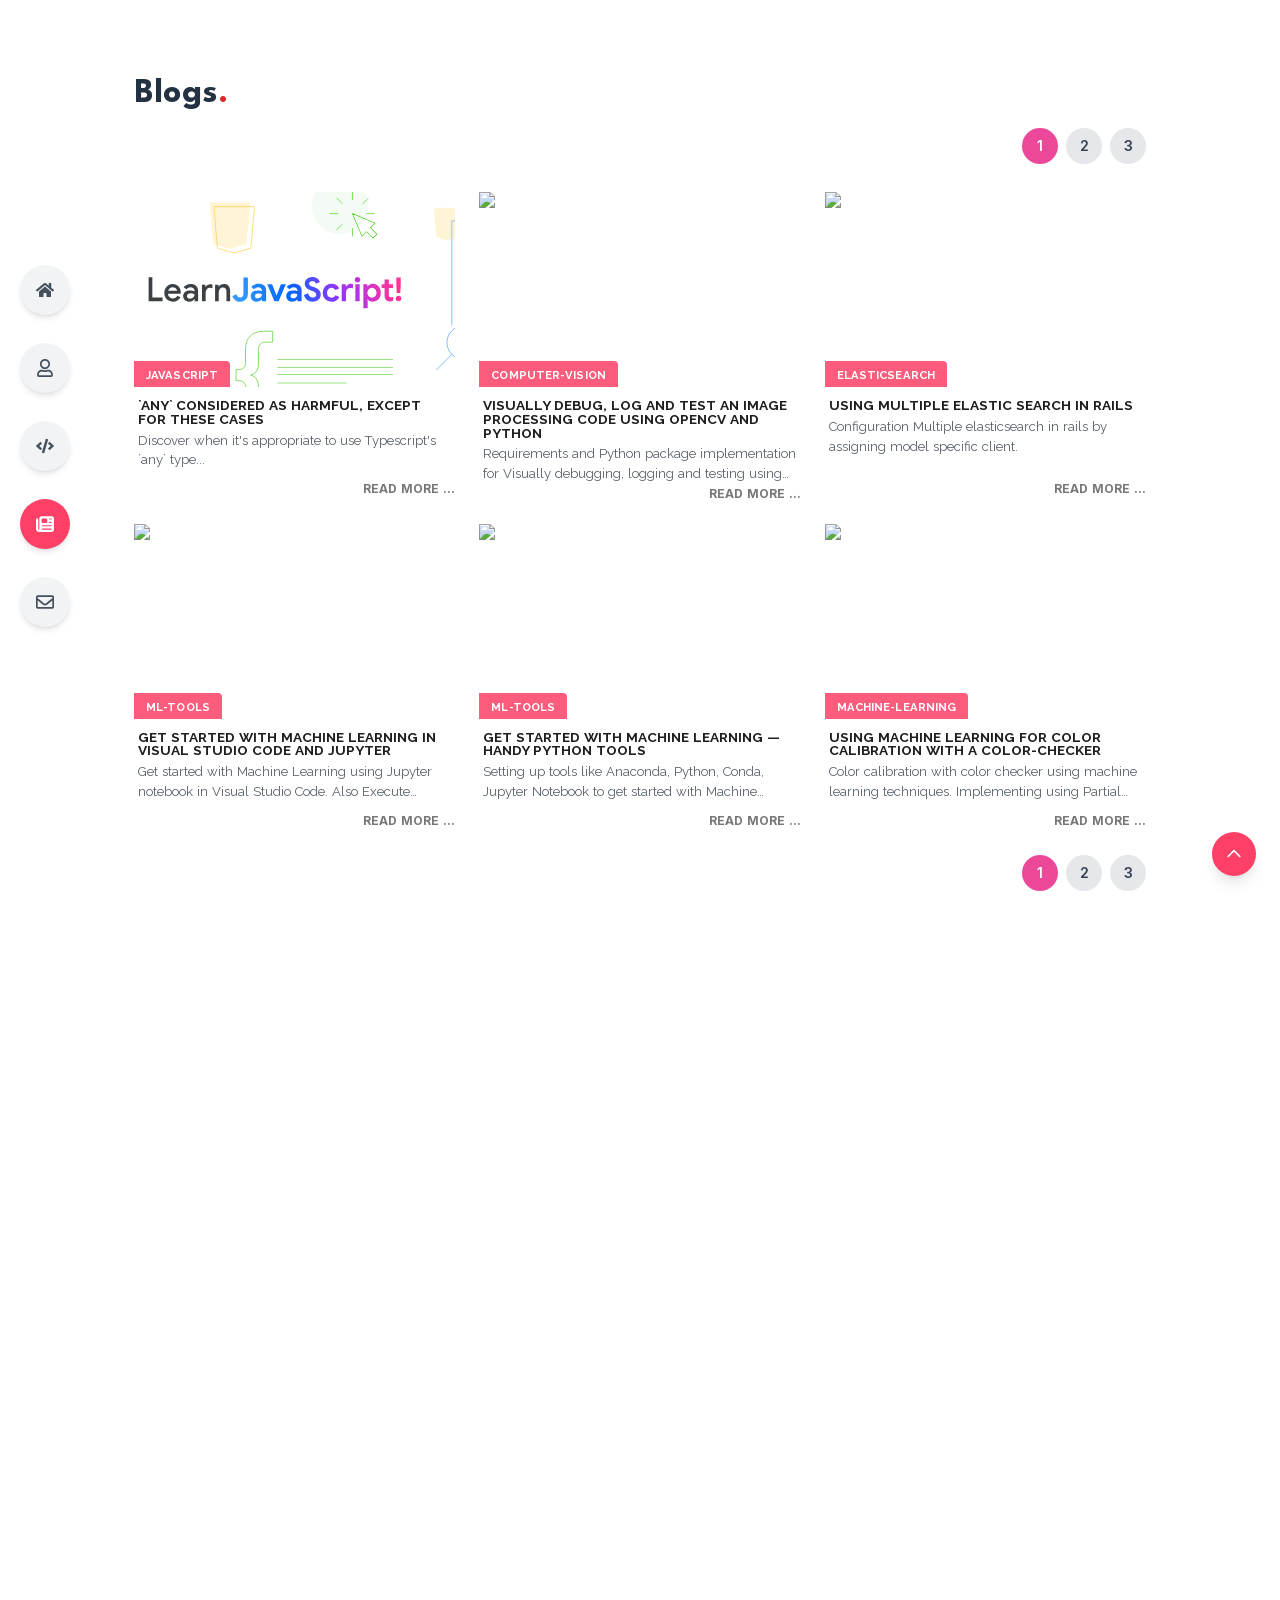
==== commit 67c30603: "Deploy b9022159471f7ccfb2b873692833bfe763f5a7f7" ====
--- a/index.html
+++ b/index.html
@@ -1,20 +1,27 @@
-<!DOCTYPE html><!--Mrj328enfbqq6Mril8tBG--><html lang="en" class="__variable_f367f3 __variable_e26e63"><head><meta charSet="utf-8"/><meta name="viewport" content="width=device-width, initial-scale=1, maximum-scale=5"/><meta name="viewport" content="width=device-width, initial-scale=1"/><link rel="preload" href="./_next/static/media/c441a7a257a6e5bf-s.p.woff2" as="font" crossorigin="" type="font/woff2"/><link rel="preload" href="./_next/static/media/e4af272ccee01ff0-s.p.woff2" as="font" crossorigin="" type="font/woff2"/><link rel="preload" href="./_next/static/media/630c17af355fa44e-s.p.woff2" as="font" crossorigin="" type="font/woff2"/><link rel="preload" href="./_next/static/media/6a604ed9cf63ff64-s.p.woff2" as="font" crossorigin="" type="font/woff2"/><link rel="preload" href="./_next/static/media/d121c670c7edb705-s.p.woff2" as="font" crossorigin="" type="font/woff2"/><link rel="preload" as="image" href="./navarasu/img/cloud1.webp"/><link rel="preload" as="image" href="./navarasu/img/cloud2.webp"/><link rel="preload" as="image" href="./navarasu/img/cloud3.webp"/><link rel="preload" as="image" href="./navarasu/img/cloud4.webp"/><link rel="preload" as="image" href="./navarasu/img/navarasu.webp"/><link rel="stylesheet" href="./_next/static/css/a740bca4d71e3216.css" data-precedence="next"/><link rel="stylesheet" href="./_next/static/css/6e3e0b72c4479816.css" data-precedence="next"/><link rel="preload" href="./navarasu/img/navarasu_mob.avif" as="image"/><link rel="preload" href="./navarasu/img/navarasu_desktop.avif" as="image" type="image/avif"/><link rel="preload" href="./navarasu/img/navarasu_tab.avif" as="image" type="image/avif"/><link rel="preload" href="./navarasu/img/navarasu_mob.avif" as="image" type="image/avif"/><link rel="dns-prefetch" href="//api.github.com"/><link rel="dns-prefetch" href="//raw.githubusercontent.com"/><link rel="dns-prefetch" href="//img.shields.io"/><link rel="dns-prefetch" href="//navarasu.com"/><link rel="preconnect" href="https://fonts.googleapis.com"/><link rel="preconnect" href="https://fonts.gstatic.com" crossorigin="anonymous"/><meta name="next-size-adjust" content=""/><title>Navarasu Portfolio</title><meta name="description" content="A portfolio by Navarasu showcasing open source work, blogs, and contact info."/></head><body class="font-inter"><div hidden=""><!--$--><!--/$--></div><main><section id="header"><section id="header" class="relative w-full h-screen overflow-hidden"><style>
-        @keyframes cloudMove {
-          0%   { transform: translateX(100%); }
-          100% { transform: translateX(-100%); }
+<!DOCTYPE html><!--NdncrGYzdj4fBTlUr5N9D--><html lang="en" class="__variable_f367f3 __variable_e26e63"><head><meta charSet="utf-8"/><meta name="viewport" content="width=device-width, initial-scale=1, maximum-scale=5"/><meta name="viewport" content="width=device-width, initial-scale=1"/><link rel="preload" href="./_next/static/media/c441a7a257a6e5bf-s.p.woff2" as="font" crossorigin="" type="font/woff2"/><link rel="preload" href="./_next/static/media/e4af272ccee01ff0-s.p.woff2" as="font" crossorigin="" type="font/woff2"/><link rel="preload" href="./_next/static/media/630c17af355fa44e-s.p.woff2" as="font" crossorigin="" type="font/woff2"/><link rel="preload" href="./_next/static/media/9c2871f59293e324-s.p.woff2" as="font" crossorigin="" type="font/woff2"/><link rel="preload" href="./_next/static/media/d121c670c7edb705-s.p.woff2" as="font" crossorigin="" type="font/woff2"/><link rel="preload" as="image" href="./loader/img1.png"/><link rel="preload" as="image" href="./loader/img2.png"/><link rel="preload" as="image" href="./loader/img3.png"/><link rel="preload" as="image" href="./loader/img4.png"/><link rel="preload" as="image" href="./navarasu/img/navarasu.webp"/><link rel="preload" as="image" href="https://navarasu.com/navarasu/img/i2i.9937d6d.svg"/><link rel="preload" as="image" href="https://navarasu.com/navarasu/img/vits.73b9758.svg"/><link rel="preload" as="image" href="https://navarasu.com/navarasu/img/prmti.a5f5ade.svg"/><link rel="preload" as="image" href="https://raw.githubusercontent.com/navarasu/opencv-log/master/docs/assets/opencv-log-bl.png"/><link rel="preload" as="image" href="https://img.shields.io/pypi/v/opencv-log.svg"/><link rel="stylesheet" href="./_next/static/css/4a832b7935164731.css" data-precedence="next"/><link rel="stylesheet" href="./_next/static/css/c6c931058b96fb8a.css" data-precedence="next"/><link rel="preload" as="script" fetchPriority="low" href="./_next/static/chunks/webpack-05a993581f49d1d5.js"/><script src="./_next/static/chunks/4bd1b696-c023c6e3521b1417.js" async=""></script><script src="./_next/static/chunks/255-b7db9bb32538b0da.js" async=""></script><script src="./_next/static/chunks/main-app-9330111834009096.js" async=""></script><script src="./_next/static/chunks/53c13509-32d0cf3cad855f69.js" async=""></script><script src="./_next/static/chunks/8e1d74a4-f632671783b189d9.js" async=""></script><script src="./_next/static/chunks/356-574de708605a46a1.js" async=""></script><script src="./_next/static/chunks/390-aa1e684887aa07c6.js" async=""></script><script src="./_next/static/chunks/app/page-b20eae33f26c7dc0.js" async=""></script><link rel="preload" href="./navarasu/img/navarasu_mob.avif" as="image"/><link rel="preload" as="image" href="https://raw.githubusercontent.com/navarasu/serverless-ruby-layer/master/docs/assets/serverless-ruby-layer.png"/><link rel="preload" as="image" href="https://img.shields.io/npm/v/serverless-ruby-layer.svg"/><link rel="preload" as="image" href="https://user-images.githubusercontent.com/20145075/119054213-e1635e80-b9e4-11eb-8a8a-b228c185121a.png"/><link rel="preload" as="image" href="https://img.shields.io/badge/vimplug-latest-blue"/><meta name="next-size-adjust" content=""/><link rel="preload" href="./navarasu/img/navarasu_desktop.avif" as="image" type="image/avif"/><link rel="preload" href="./navarasu/img/navarasu_tab.avif" as="image" type="image/avif"/><link rel="preload" href="./navarasu/img/navarasu_mob.avif" as="image" type="image/avif"/><link rel="dns-prefetch" href="//api.github.com"/><link rel="dns-prefetch" href="//raw.githubusercontent.com"/><link rel="dns-prefetch" href="//img.shields.io"/><link rel="dns-prefetch" href="//navarasu.com"/><link rel="preconnect" href="https://fonts.googleapis.com"/><link rel="preconnect" href="https://fonts.gstatic.com" crossorigin="anonymous"/><title>Navarasu Portfolio</title><meta name="description" content="A portfolio by Navarasu showcasing open source work, blogs, and contact info."/><script defer="">
+              window.addEventListener('load', function () {
+                if ('serviceWorker' in navigator) {
+                  navigator.serviceWorker.register('./sw.js')
+                    .then(function (registration) {
+                      console.log('SW registered:', registration);
+                    })
+                    .catch(function (registrationError) {
+                      console.log('SW registration failed:', registrationError);
+                    });
+                }
+              });
+            </script><script src="./_next/static/chunks/polyfills-42372ed130431b0a.js" noModule=""></script></head><body class="font-inter "><div hidden=""><!--$--><!--/$--></div><div class="fixed inset-0 z-50 bg-[#fcf1ee] flex flex-col items-center justify-center space-y-4"><p class="text-black text-2xl font-bold">Welcome!</p><div class="w-[80px] h-[80px] overflow-hidden relative"><div class="flex animate-train"><img src="./loader/img1.png" alt="Loader 0" class="w-[80px] h-[80px] object-contain" loading="eager"/><img src="./loader/img2.png" alt="Loader 1" class="w-[80px] h-[80px] object-contain" loading="eager"/><img src="./loader/img3.png" alt="Loader 2" class="w-[80px] h-[80px] object-contain" loading="eager"/><img src="./loader/img4.png" alt="Loader 3" class="w-[80px] h-[80px] object-contain" loading="eager"/><img src="./loader/img1.png" alt="Loader 4" class="w-[80px] h-[80px] object-contain" loading="eager"/></div></div></div><main class=" overflow-x-hidden transition-opacity duration-500 opacity-0"><section id="header"><section id="header" class="relative w-full h-screen overflow-hidden"><div class="absolute top-0 left-0 w-full h-full overflow-hidden z-[15] pointer-events-none"><img alt="Cloud" loading="lazy" width="1920" height="583" decoding="async" data-nimg="1" class="absolute w-full min-w-[400px]" style="color:transparent;bottom:-10px;animation:cloudAnimate 16s linear infinite" src="./navarasu/img/cloud1.webp"/><img alt="Cloud" loading="lazy" width="2049" height="1152" decoding="async" data-nimg="1" class="absolute w-full min-w-[400px]" style="color:transparent;bottom:-15%;animation:cloudAnimate 24s linear infinite" src="./navarasu/img/cloud2.webp"/><img alt="Cloud" loading="lazy" width="2049" height="701" decoding="async" data-nimg="1" class="absolute w-full min-w-[400px]" style="color:transparent;bottom:-20%;animation:cloudAnimate 32s linear infinite" src="./navarasu/img/cloud3.webp"/><img alt="Cloud" loading="lazy" width="2049" height="815" decoding="async" data-nimg="1" class="absolute w-full min-w-[400px]" style="color:transparent;bottom:-20%;animation:cloudAnimate 40s linear infinite" src="./navarasu/img/cloud4.webp"/><style>
+        @keyframes cloudAnimate {
+          0%   { transform: translateX(-100%); }
+          100% { transform: translateX(100%);  }
         }
-        .cloud { position: absolute; bottom: 0; width: 100%; }
-        .cloud1 { animation: cloudMove 20s linear -4s infinite; }
-        .cloud2 { animation: cloudMove 30s linear -6s infinite; }
-        .cloud3 { animation: cloudMove 40s linear -8s infinite; }
-        .cloud4 { animation: cloudMove 50s linear -10s infinite; opacity: 0.4; }
-      </style><div class="absolute bottom-0 left-0 w-full h-full overflow-hidden z-20 pointer-events-none"><div class="absolute bottom-0 animate-cloud1 opacity-100" style="animation-delay:-4s"><img src="./navarasu/img/cloud1.webp" alt="Cloud 1" class="block border-none w-full h-auto"/></div><div class="absolute bottom-0 animate-cloud2 opacity-100" style="animation-delay:-6s"><img src="./navarasu/img/cloud2.webp" alt="Cloud 2" class="block border-none w-full h-auto"/></div><div class="absolute bottom-0 animate-cloud3 opacity-100" style="animation-delay:-8s"><img src="./navarasu/img/cloud3.webp" alt="Cloud 3" class="block border-none w-full h-auto"/></div><div class="absolute bottom-0 animate-cloud4 opacity-40" style="animation-delay:-10s"><img src="./navarasu/img/cloud4.webp" alt="Cloud 4" class="block border-none w-full h-auto"/></div></div><picture class="absolute inset-0 z-0"><source media="(min-width: 1064px)" srcSet="./navarasu/img/navarasu_desktop.avif"/><source media="(min-width: 640px)" srcSet="./navarasu/img/navarasu_tab.avif"/><img alt="Responsive Background" loading="eager" width="800" height="600" decoding="async" data-nimg="1" class="w-full h-full object-cover object-[0.01%]" style="color:transparent;background-size:cover;background-position:50% 50%;background-repeat:no-repeat;background-image:url(&quot;data:image/svg+xml;charset=utf-8,%3Csvg xmlns=&#x27;http://www.w3.org/2000/svg&#x27; viewBox=&#x27;0 0 800 600&#x27;%3E%3Cfilter id=&#x27;b&#x27; color-interpolation-filters=&#x27;sRGB&#x27;%3E%3CfeGaussianBlur stdDeviation=&#x27;20&#x27;/%3E%3CfeColorMatrix values=&#x27;1 0 0 0 0 0 1 0 0 0 0 0 1 0 0 0 0 0 100 -1&#x27; result=&#x27;s&#x27;/%3E%3CfeFlood x=&#x27;0&#x27; y=&#x27;0&#x27; width=&#x27;100%25&#x27; height=&#x27;100%25&#x27;/%3E%3CfeComposite operator=&#x27;out&#x27; in=&#x27;s&#x27;/%3E%3CfeComposite in2=&#x27;SourceGraphic&#x27;/%3E%3CfeGaussianBlur stdDeviation=&#x27;20&#x27;/%3E%3C/filter%3E%3Cimage width=&#x27;100%25&#x27; height=&#x27;100%25&#x27; x=&#x27;0&#x27; y=&#x27;0&#x27; preserveAspectRatio=&#x27;none&#x27; style=&#x27;filter: url(%23b);&#x27; href=&#x27;[data-uri]&#x27;/%3E%3C/svg%3E&quot;)" src="./navarasu/img/navarasu_mob.avif"/></picture><div class="absolute inset-0 bg-[rgba(41,37,37,0.37)] z-10"></div><div class="absolute inset-0 z-20 grid grid-cols-10 grid-rows-7 py-20 justify-center px-4 md:px-16"><div class="col-start-3 col-span-8 row-start-3 row-span-2 sm:col-start-6 md:px-16 text-left"><div class="pr-2"><h1 class="__className_8b8a99 text-white text-[80px] font-bold">Navarasu</h1></div><p class="__className_193d42 text-[#eee] text-[28.8px] leading-tight md:text-[28px]">An Intense Seeker, Seeking a Profound Experience of Life</p><a class="__className_193d42 px-[30px] text-center h-[43px] w-[142px] leading-[46px] text-[15px] text-white shadow-none inline-block mt-6 rounded-full bg-[#ff3366] hover:bg-[#e52e5f] transition-all" href="#about"><span class="text-center font-bold">ABOUT ME</span></a></div></div><button class="fixed top-4 left-4 z-50 lg:hidden text-white text-2xl" aria-label="Open menu"><div class="w-[36.58px] h-[32px] bg-[#12121299] mt-2 flex items-center justify-center"><svg stroke="currentColor" fill="currentColor" stroke-width="0" viewBox="0 0 448 512" class="text-white text-xl" height="1em" width="1em" xmlns="http://www.w3.org/2000/svg"><path d="M16 132h416c8.837 0 16-7.163 16-16V76c0-8.837-7.163-16-16-16H16C7.163 60 0 67.163 0 76v40c0 8.837 7.163 16 16 16zm0 160h416c8.837 0 16-7.163 16-16v-40c0-8.837-7.163-16-16-16H16c-8.837 0-16 7.163-16 16v40c0 8.837 7.163 16 16 16zm0 160h416c8.837 0 16-7.163 16-16v-40c0-8.837-7.163-16-16-16H16c-8.837 0-16 7.163-16 16v40c0 8.837 7.163 16 16 16z"></path></svg></div></button><header class="fixed top-0 left-0 h-full w-3/4 max-w-[250px] bg-black/90 text-white z-50 transform transition-transform duration-700 ease-in-out -translate-x-full lg:hidden"><span class="fixed top-4 left-44 z-50"><button class="text-white text-xl" aria-label="Close menu"><h6>X</h6></button></span><div class="pt-20"><ul class="flex flex-col space-y-12 text-[20px] font-[Raleway,sans-serif] px-4"><li class="mylist"><a href="#header" class="group flex items-center gap-3 px-4 py-4 rounded-full duration-700 text-[#fe4066] hover:bg-[#fe4066]"><span class="text-lg text-[#fe4066] group-hover:text-[#fe4066] transition-opacity duration-300"><svg stroke="currentColor" fill="currentColor" stroke-width="0" viewBox="0 0 576 512" height="1em" width="1em" xmlns="http://www.w3.org/2000/svg"><path d="M280.37 148.26L96 300.11V464a16 16 0 0 0 16 16l112.06-.29a16 16 0 0 0 15.92-16V368a16 16 0 0 1 16-16h64a16 16 0 0 1 16 16v95.64a16 16 0 0 0 16 16.05L464 480a16 16 0 0 0 16-16V300L295.67 148.26a12.19 12.19 0 0 0-15.3 0zM571.6 251.47L488 182.56V44.05a12 12 0 0 0-12-12h-56a12 12 0 0 0-12 12v72.61L318.47 43a48 48 0 0 0-61 0L4.34 251.47a12 12 0 0 0-1.6 16.9l25.5 31A12 12 0 0 0 45.15 301l235.22-193.74a12.19 12.19 0 0 1 15.3 0L530.9 301a12 12 0 0 0 16.9-1.6l25.5-31a12 12 0 0 0-1.7-16.93z"></path></svg></span><span class="text-[#fe4066] group-hover:text-white">Home</span></a></li><li class="mylist"><a href="#about" class="group flex items-center gap-3 px-4 py-4 rounded-full duration-700 text-white hover:text-white hover:bg-[#fe4066]"><span class="text-lg text-white group-hover:text-[#fe4066] transition-opacity duration-300"><svg stroke="currentColor" fill="currentColor" stroke-width="0" viewBox="0 0 448 512" height="1em" width="1em" xmlns="http://www.w3.org/2000/svg"><path d="M224 256c70.7 0 128-57.3 128-128S294.7 0 224 0 96 57.3 96 128s57.3 128 128 128zm89.6 32h-16.7c-22.2 10.2-46.9 16-72.9 16s-50.6-5.8-72.9-16h-16.7C60.2 288 0 348.2 0 422.4V464c0 26.5 21.5 48 48 48h352c26.5 0 48-21.5 48-48v-41.6c0-74.2-60.2-134.4-134.4-134.4z"></path></svg></span><span class="text-white group-hover:text-white">About</span></a></li><li class="mylist"><a href="#opensources" class="group flex items-center gap-3 px-4 py-4 rounded-full duration-700 text-white hover:text-white hover:bg-[#fe4066]"><span class="text-lg text-white group-hover:text-[#fe4066] transition-opacity duration-300"><svg stroke="currentColor" fill="currentColor" stroke-width="0" viewBox="0 0 640 512" height="1em" width="1em" xmlns="http://www.w3.org/2000/svg"><path d="M278.9 511.5l-61-17.7c-6.4-1.8-10-8.5-8.2-14.9L346.2 8.7c1.8-6.4 8.5-10 14.9-8.2l61 17.7c6.4 1.8 10 8.5 8.2 14.9L293.8 503.3c-1.9 6.4-8.5 10.1-14.9 8.2zm-114-112.2l43.5-46.4c4.6-4.9 4.3-12.7-.8-17.2L117 256l90.6-79.7c5.1-4.5 5.5-12.3.8-17.2l-43.5-46.4c-4.5-4.8-12.1-5.1-17-.5L3.8 247.2c-5.1 4.7-5.1 12.8 0 17.5l144.1 135.1c4.9 4.6 12.5 4.4 17-.5zm327.2.6l144.1-135.1c5.1-4.7 5.1-12.8 0-17.5L492.1 112.1c-4.8-4.5-12.4-4.3-17 .5L431.6 159c-4.6 4.9-4.3 12.7.8 17.2L523 256l-90.6 79.7c-5.1 4.5-5.5 12.3-.8 17.2l43.5 46.4c4.5 4.9 12.1 5.1 17 .6z"></path></svg></span><span class="text-white group-hover:text-white">Open Source</span></a></li><li class="mylist"><a href="#blog" class="group flex items-center gap-3 px-4 py-4 rounded-full duration-700 text-white hover:text-white hover:bg-[#fe4066]"><span class="text-lg text-white group-hover:text-[#fe4066] transition-opacity duration-300"><svg stroke="currentColor" fill="currentColor" stroke-width="0" viewBox="0 0 512 512" height="1em" width="1em" xmlns="http://www.w3.org/2000/svg"><path d="M96 96c0-35.3 28.7-64 64-64l288 0c35.3 0 64 28.7 64 64l0 320c0 35.3-28.7 64-64 64L80 480c-44.2 0-80-35.8-80-80L0 128c0-17.7 14.3-32 32-32s32 14.3 32 32l0 272c0 8.8 7.2 16 16 16s16-7.2 16-16L96 96zm64 24l0 80c0 13.3 10.7 24 24 24l112 0c13.3 0 24-10.7 24-24l0-80c0-13.3-10.7-24-24-24L184 96c-13.3 0-24 10.7-24 24zm208-8c0 8.8 7.2 16 16 16l48 0c8.8 0 16-7.2 16-16s-7.2-16-16-16l-48 0c-8.8 0-16 7.2-16 16zm0 96c0 8.8 7.2 16 16 16l48 0c8.8 0 16-7.2 16-16s-7.2-16-16-16l-48 0c-8.8 0-16 7.2-16 16zM160 304c0 8.8 7.2 16 16 16l256 0c8.8 0 16-7.2 16-16s-7.2-16-16-16l-256 0c-8.8 0-16 7.2-16 16zm0 96c0 8.8 7.2 16 16 16l256 0c8.8 0 16-7.2 16-16s-7.2-16-16-16l-256 0c-8.8 0-16 7.2-16 16z"></path></svg></span><span class="text-white group-hover:text-white">Blog</span></a></li><li class="mylist"><a href="#contact" class="group flex items-center gap-3 px-4 py-4 rounded-full duration-700 text-white hover:text-white hover:bg-[#fe4066]"><span class="text-lg text-white group-hover:text-[#fe4066] transition-opacity duration-300"><svg stroke="currentColor" fill="currentColor" stroke-width="0" viewBox="0 0 512 512" height="1em" width="1em" xmlns="http://www.w3.org/2000/svg"><path d="M502.3 190.8c3.9-3.1 9.7-.2 9.7 4.7V400c0 26.5-21.5 48-48 48H48c-26.5 0-48-21.5-48-48V195.6c0-5 5.7-7.8 9.7-4.7 22.4 17.4 52.1 39.5 154.1 113.6 21.1 15.4 56.7 47.8 92.2 47.6 35.7.3 72-32.8 92.3-47.6 102-74.1 131.6-96.3 154-113.7zM256 320c23.2.4 56.6-29.2 73.4-41.4 132.7-96.3 142.8-104.7 173.4-128.7 5.8-4.5 9.2-11.5 9.2-18.9v-19c0-26.5-21.5-48-48-48H48C21.5 64 0 85.5 0 112v19c0 7.4 3.4 14.3 9.2 18.9 30.6 23.9 40.7 32.4 173.4 128.7 16.8 12.2 50.2 41.8 73.4 41.4z"></path></svg></span><span class="text-white group-hover:text-white">Contact</span></a></li></ul></div></header><nav class="pt-10 hidden lg:grid fixed top-1/4 left-3 z-40 gap-7 p-2 rounded-lg text-[#45505b]"><a href="#header" class="group relative w-[50px] h-[50px] flex items-center rounded-full transition-all duration-700 overflow-visible 
+      </style></div><picture class="absolute inset-0 z-0"><source media="(min-width: 1064px)" srcSet="./navarasu/img/navarasu_desktop.avif"/><source media="(min-width: 640px)" srcSet="./navarasu/img/navarasu_tab.avif"/><img alt="Responsive Background" loading="eager" width="800" height="600" decoding="async" data-nimg="1" class="w-full h-full object-cover object-[0.01%]" style="color:transparent;background-size:cover;background-position:50% 50%;background-repeat:no-repeat;background-image:url(&quot;data:image/svg+xml;charset=utf-8,%3Csvg xmlns=&#x27;http://www.w3.org/2000/svg&#x27; viewBox=&#x27;0 0 800 600&#x27;%3E%3Cfilter id=&#x27;b&#x27; color-interpolation-filters=&#x27;sRGB&#x27;%3E%3CfeGaussianBlur stdDeviation=&#x27;20&#x27;/%3E%3CfeColorMatrix values=&#x27;1 0 0 0 0 0 1 0 0 0 0 0 1 0 0 0 0 0 100 -1&#x27; result=&#x27;s&#x27;/%3E%3CfeFlood x=&#x27;0&#x27; y=&#x27;0&#x27; width=&#x27;100%25&#x27; height=&#x27;100%25&#x27;/%3E%3CfeComposite operator=&#x27;out&#x27; in=&#x27;s&#x27;/%3E%3CfeComposite in2=&#x27;SourceGraphic&#x27;/%3E%3CfeGaussianBlur stdDeviation=&#x27;20&#x27;/%3E%3C/filter%3E%3Cimage width=&#x27;100%25&#x27; height=&#x27;100%25&#x27; x=&#x27;0&#x27; y=&#x27;0&#x27; preserveAspectRatio=&#x27;none&#x27; style=&#x27;filter: url(%23b);&#x27; href=&#x27;[data-uri]&#x27;/%3E%3C/svg%3E&quot;)" src="./navarasu/img/navarasu_mob.avif"/></picture><div class="absolute inset-0 bg-[rgba(41,37,37,0.37)] z-10"></div><div class="absolute inset-0 z-30 grid grid-cols-10 grid-rows-7 py-20 px-4"><div class="col-start-2 col-span-9 row-start-3 row-span-2  sm:col-start-4  md:col-start-5  lg:col-start-6  xl:col-start-7  text-left"><div class="pr-2"><h1 class="__className_8b8a99 text-white text-[80px] ">Navarasu</h1></div><h2 class="__className_43a4f3 text-[#eee] text-[1.8rem] md:text-[2rem] lg:text-[2rem] leading-[1.2] mb-[50px] font-light tracking-[1px]"><span>An Intense Seeker, Seeking a Profound Experience of<!-- --> </span><br class="hidden max-[991px]:block px-10"/><span><span class="text-[#eee]" data-testid="react-typed"><span></span></span></span></h2><a style="font-weight:600" class="__className_19c1c3 inline-block px-[30px] h-[43px] leading-[46px] text-[15px] text-white rounded-[26px] bg-[#ff3366] hover:bg-[#e52e5f] transition font-semibold tracking-[0.5px] uppercase -mt-[3em] max-[991px]:px-[25px]" href="#about">about me</a></div></div><button class="fixed top-4 left-4 z-50 lg:hidden text-white text-2xl" aria-label="Open menu"><div class="w-[36.58px] h-[32px] bg-[#12121299] mt-2 flex items-center justify-center"><svg stroke="currentColor" fill="currentColor" stroke-width="0" viewBox="0 0 448 512" class="text-white text-xl" height="1em" width="1em" xmlns="http://www.w3.org/2000/svg"><path d="M16 132h416c8.837 0 16-7.163 16-16V76c0-8.837-7.163-16-16-16H16C7.163 60 0 67.163 0 76v40c0 8.837 7.163 16 16 16zm0 160h416c8.837 0 16-7.163 16-16v-40c0-8.837-7.163-16-16-16H16c-8.837 0-16 7.163-16 16v40c0 8.837 7.163 16 16 16zm0 160h416c8.837 0 16-7.163 16-16v-40c0-8.837-7.163-16-16-16H16c-8.837 0-16 7.163-16 16v40c0 8.837 7.163 16 16 16z"></path></svg></div></button><header class="fixed top-0 left-0 h-full w-3/4 max-w-[250px] bg-black/90 text-white z-50 transform transition-transform duration-700 ease-in-out -translate-x-full lg:hidden"><span class="fixed top-4 left-44 z-50"><button class="text-white text-xl" aria-label="Close menu"><h6>X</h6></button></span><div class="pt-20"><ul class="flex flex-col space-y-12 text-[20px] font-[mitr,sans-serif] px-4"><li class="mylist"><a href="#header" class="group flex items-center gap-3 px-4 py-4 rounded-full duration-700 text-[#fe4066] hover:bg-[#fe4066]"><span class="text-lg text-[#fe4066] group-hover:text-[#fe4066] transition-opacity duration-300"><svg stroke="currentColor" fill="currentColor" stroke-width="0" viewBox="0 0 576 512" height="1em" width="1em" xmlns="http://www.w3.org/2000/svg"><path d="M280.37 148.26L96 300.11V464a16 16 0 0 0 16 16l112.06-.29a16 16 0 0 0 15.92-16V368a16 16 0 0 1 16-16h64a16 16 0 0 1 16 16v95.64a16 16 0 0 0 16 16.05L464 480a16 16 0 0 0 16-16V300L295.67 148.26a12.19 12.19 0 0 0-15.3 0zM571.6 251.47L488 182.56V44.05a12 12 0 0 0-12-12h-56a12 12 0 0 0-12 12v72.61L318.47 43a48 48 0 0 0-61 0L4.34 251.47a12 12 0 0 0-1.6 16.9l25.5 31A12 12 0 0 0 45.15 301l235.22-193.74a12.19 12.19 0 0 1 15.3 0L530.9 301a12 12 0 0 0 16.9-1.6l25.5-31a12 12 0 0 0-1.7-16.93z"></path></svg></span><span class="text-[#fe4066] group-hover:text-white">Home</span></a></li><li class="mylist"><a href="#about" class="group flex items-center gap-3 px-4 py-4 rounded-full duration-700 text-white hover:text-white hover:bg-[#fe4066]"><span class="text-lg text-white group-hover:text-[#fe4066] transition-opacity duration-300"><svg stroke="currentColor" fill="currentColor" stroke-width="0" viewBox="0 0 448 512" height="1em" width="1em" xmlns="http://www.w3.org/2000/svg"><path d="M313.6 304c-28.7 0-42.5 16-89.6 16-47.1 0-60.8-16-89.6-16C60.2 304 0 364.2 0 438.4V464c0 26.5 21.5 48 48 48h352c26.5 0 48-21.5 48-48v-25.6c0-74.2-60.2-134.4-134.4-134.4zM400 464H48v-25.6c0-47.6 38.8-86.4 86.4-86.4 14.6 0 38.3 16 89.6 16 51.7 0 74.9-16 89.6-16 47.6 0 86.4 38.8 86.4 86.4V464zM224 288c79.5 0 144-64.5 144-144S303.5 0 224 0 80 64.5 80 144s64.5 144 144 144zm0-240c52.9 0 96 43.1 96 96s-43.1 96-96 96-96-43.1-96-96 43.1-96 96-96z"></path></svg></span><span class="text-white group-hover:text-white">About</span></a></li><li class="mylist"><a href="#opensources" class="group flex items-center gap-3 px-4 py-4 rounded-full duration-700 text-white hover:text-white hover:bg-[#fe4066]"><span class="text-lg text-white group-hover:text-[#fe4066] transition-opacity duration-300"><svg stroke="currentColor" fill="currentColor" stroke-width="0" viewBox="0 0 640 512" height="1em" width="1em" xmlns="http://www.w3.org/2000/svg"><path d="M278.9 511.5l-61-17.7c-6.4-1.8-10-8.5-8.2-14.9L346.2 8.7c1.8-6.4 8.5-10 14.9-8.2l61 17.7c6.4 1.8 10 8.5 8.2 14.9L293.8 503.3c-1.9 6.4-8.5 10.1-14.9 8.2zm-114-112.2l43.5-46.4c4.6-4.9 4.3-12.7-.8-17.2L117 256l90.6-79.7c5.1-4.5 5.5-12.3.8-17.2l-43.5-46.4c-4.5-4.8-12.1-5.1-17-.5L3.8 247.2c-5.1 4.7-5.1 12.8 0 17.5l144.1 135.1c4.9 4.6 12.5 4.4 17-.5zm327.2.6l144.1-135.1c5.1-4.7 5.1-12.8 0-17.5L492.1 112.1c-4.8-4.5-12.4-4.3-17 .5L431.6 159c-4.6 4.9-4.3 12.7.8 17.2L523 256l-90.6 79.7c-5.1 4.5-5.5 12.3-.8 17.2l43.5 46.4c4.5 4.9 12.1 5.1 17 .6z"></path></svg></span><span class="text-white group-hover:text-white">Open Source</span></a></li><li class="mylist"><a href="#blog" class="group flex items-center gap-3 px-4 py-4 rounded-full duration-700 text-white hover:text-white hover:bg-[#fe4066]"><span class="text-lg text-white group-hover:text-[#fe4066] transition-opacity duration-300"><svg stroke="currentColor" fill="currentColor" stroke-width="0" viewBox="0 0 512 512" height="1em" width="1em" xmlns="http://www.w3.org/2000/svg"><path d="M96 96c0-35.3 28.7-64 64-64l288 0c35.3 0 64 28.7 64 64l0 320c0 35.3-28.7 64-64 64L80 480c-44.2 0-80-35.8-80-80L0 128c0-17.7 14.3-32 32-32s32 14.3 32 32l0 272c0 8.8 7.2 16 16 16s16-7.2 16-16L96 96zm64 24l0 80c0 13.3 10.7 24 24 24l112 0c13.3 0 24-10.7 24-24l0-80c0-13.3-10.7-24-24-24L184 96c-13.3 0-24 10.7-24 24zm208-8c0 8.8 7.2 16 16 16l48 0c8.8 0 16-7.2 16-16s-7.2-16-16-16l-48 0c-8.8 0-16 7.2-16 16zm0 96c0 8.8 7.2 16 16 16l48 0c8.8 0 16-7.2 16-16s-7.2-16-16-16l-48 0c-8.8 0-16 7.2-16 16zM160 304c0 8.8 7.2 16 16 16l256 0c8.8 0 16-7.2 16-16s-7.2-16-16-16l-256 0c-8.8 0-16 7.2-16 16zm0 96c0 8.8 7.2 16 16 16l256 0c8.8 0 16-7.2 16-16s-7.2-16-16-16l-256 0c-8.8 0-16 7.2-16 16z"></path></svg></span><span class="text-white group-hover:text-white">Blog</span></a></li><li class="mylist"><a href="#contact" class="group flex items-center gap-3 px-4 py-4 rounded-full duration-700 text-white hover:text-white hover:bg-[#fe4066]"><span class="text-lg text-white group-hover:text-[#fe4066] transition-opacity duration-300"><svg stroke="currentColor" fill="currentColor" stroke-width="0" viewBox="0 0 512 512" height="1em" width="1em" xmlns="http://www.w3.org/2000/svg"><path d="M464 64H48C21.49 64 0 85.49 0 112v288c0 26.51 21.49 48 48 48h416c26.51 0 48-21.49 48-48V112c0-26.51-21.49-48-48-48zm0 48v40.805c-22.422 18.259-58.168 46.651-134.587 106.49-16.841 13.247-50.201 45.072-73.413 44.701-23.208.375-56.579-31.459-73.413-44.701C106.18 199.465 70.425 171.067 48 152.805V112h416zM48 400V214.398c22.914 18.251 55.409 43.862 104.938 82.646 21.857 17.205 60.134 55.186 103.062 54.955 42.717.231 80.509-37.199 103.053-54.947 49.528-38.783 82.032-64.401 104.947-82.653V400H48z"></path></svg></span><span class="text-white group-hover:text-white">Contact</span></a></li></ul></div></header><nav class="pt-10 hidden lg:grid fixed top-1/4 left-3 z-40 gap-7 p-2 rounded-lg text-[#45505b]"><a href="#header" class="group relative w-[50px] h-[50px] flex items-center rounded-full transition-all duration-700 overflow-visible 
                 hover:w-[130px] 
                 hover:bg-[#fe4066] px-4 
                 bg-[#fe4066] text-white shadow-md cursor-pointer"><span class="absolute left-4 top-1/2 transform -translate-y-1/2 text-lg z-10"><svg stroke="currentColor" fill="currentColor" stroke-width="0" viewBox="0 0 576 512" height="1em" width="1em" xmlns="http://www.w3.org/2000/svg"><path d="M280.37 148.26L96 300.11V464a16 16 0 0 0 16 16l112.06-.29a16 16 0 0 0 15.92-16V368a16 16 0 0 1 16-16h64a16 16 0 0 1 16 16v95.64a16 16 0 0 0 16 16.05L464 480a16 16 0 0 0 16-16V300L295.67 148.26a12.19 12.19 0 0 0-15.3 0zM571.6 251.47L488 182.56V44.05a12 12 0 0 0-12-12h-56a12 12 0 0 0-12 12v72.61L318.47 43a48 48 0 0 0-61 0L4.34 251.47a12 12 0 0 0-1.6 16.9l25.5 31A12 12 0 0 0 45.15 301l235.22-193.74a12.19 12.19 0 0 1 15.3 0L530.9 301a12 12 0 0 0 16.9-1.6l25.5-31a12 12 0 0 0-1.7-16.93z"></path></svg></span><span class="ml-8 opacity-0 group-hover:opacity-100 transition-opacity duration-700 whitespace-nowrap text-[17.6px] font-[Raleway,sans-serif]">Home</span></a><a href="#about" class="group relative w-[50px] h-[50px] flex items-center rounded-full transition-all duration-700 overflow-visible 
                 hover:w-[130px] 
                 hover:bg-[#fe4066] px-4 
-                bg-[#f2f3f5] hover:text-white shadow-md cursor-pointer"><span class="absolute left-4 top-1/2 transform -translate-y-1/2 text-lg z-10"><svg stroke="currentColor" fill="currentColor" stroke-width="0" viewBox="0 0 448 512" height="1em" width="1em" xmlns="http://www.w3.org/2000/svg"><path d="M224 256c70.7 0 128-57.3 128-128S294.7 0 224 0 96 57.3 96 128s57.3 128 128 128zm89.6 32h-16.7c-22.2 10.2-46.9 16-72.9 16s-50.6-5.8-72.9-16h-16.7C60.2 288 0 348.2 0 422.4V464c0 26.5 21.5 48 48 48h352c26.5 0 48-21.5 48-48v-41.6c0-74.2-60.2-134.4-134.4-134.4z"></path></svg></span><span class="ml-8 opacity-0 group-hover:opacity-100 transition-opacity duration-700 whitespace-nowrap text-[17.6px] font-[Raleway,sans-serif]">About</span></a><a href="#opensources" class="group relative w-[50px] h-[50px] flex items-center rounded-full transition-all duration-700 overflow-visible 
+                bg-[#f2f3f5] hover:text-white shadow-md cursor-pointer"><span class="absolute left-4 top-1/2 transform -translate-y-1/2 text-lg z-10"><svg stroke="currentColor" fill="currentColor" stroke-width="0" viewBox="0 0 448 512" height="1em" width="1em" xmlns="http://www.w3.org/2000/svg"><path d="M313.6 304c-28.7 0-42.5 16-89.6 16-47.1 0-60.8-16-89.6-16C60.2 304 0 364.2 0 438.4V464c0 26.5 21.5 48 48 48h352c26.5 0 48-21.5 48-48v-25.6c0-74.2-60.2-134.4-134.4-134.4zM400 464H48v-25.6c0-47.6 38.8-86.4 86.4-86.4 14.6 0 38.3 16 89.6 16 51.7 0 74.9-16 89.6-16 47.6 0 86.4 38.8 86.4 86.4V464zM224 288c79.5 0 144-64.5 144-144S303.5 0 224 0 80 64.5 80 144s64.5 144 144 144zm0-240c52.9 0 96 43.1 96 96s-43.1 96-96 96-96-43.1-96-96 43.1-96 96-96z"></path></svg></span><span class="ml-8 opacity-0 group-hover:opacity-100 transition-opacity duration-700 whitespace-nowrap text-[17.6px] font-[Raleway,sans-serif]">About</span></a><a href="#opensources" class="group relative w-[50px] h-[50px] flex items-center rounded-full transition-all duration-700 overflow-visible 
                 hover:w-[170px] 
                 hover:bg-[#fe4066] px-4 
                 bg-[#f2f3f5] hover:text-white shadow-md cursor-pointer"><span class="absolute left-4 top-1/2 transform -translate-y-1/2 text-lg z-10"><svg stroke="currentColor" fill="currentColor" stroke-width="0" viewBox="0 0 640 512" height="1em" width="1em" xmlns="http://www.w3.org/2000/svg"><path d="M278.9 511.5l-61-17.7c-6.4-1.8-10-8.5-8.2-14.9L346.2 8.7c1.8-6.4 8.5-10 14.9-8.2l61 17.7c6.4 1.8 10 8.5 8.2 14.9L293.8 503.3c-1.9 6.4-8.5 10.1-14.9 8.2zm-114-112.2l43.5-46.4c4.6-4.9 4.3-12.7-.8-17.2L117 256l90.6-79.7c5.1-4.5 5.5-12.3.8-17.2l-43.5-46.4c-4.5-4.8-12.1-5.1-17-.5L3.8 247.2c-5.1 4.7-5.1 12.8 0 17.5l144.1 135.1c4.9 4.6 12.5 4.4 17-.5zm327.2.6l144.1-135.1c5.1-4.7 5.1-12.8 0-17.5L492.1 112.1c-4.8-4.5-12.4-4.3-17 .5L431.6 159c-4.6 4.9-4.3 12.7.8 17.2L523 256l-90.6 79.7c-5.1 4.5-5.5 12.3-.8 17.2l43.5 46.4c4.5 4.9 12.1 5.1 17 .6z"></path></svg></span><span class="ml-8 opacity-0 group-hover:opacity-100 transition-opacity duration-700 whitespace-nowrap text-[17.6px] font-[Raleway,sans-serif]">Open Source</span></a><a href="#blog" class="group relative w-[50px] h-[50px] flex items-center rounded-full transition-all duration-700 overflow-visible 
@@ -23,4 +30,4 @@
                 bg-[#f2f3f5] hover:text-white shadow-md cursor-pointer"><span class="absolute left-4 top-1/2 transform -translate-y-1/2 text-lg z-10"><svg stroke="currentColor" fill="currentColor" stroke-width="0" viewBox="0 0 512 512" height="1em" width="1em" xmlns="http://www.w3.org/2000/svg"><path d="M96 96c0-35.3 28.7-64 64-64l288 0c35.3 0 64 28.7 64 64l0 320c0 35.3-28.7 64-64 64L80 480c-44.2 0-80-35.8-80-80L0 128c0-17.7 14.3-32 32-32s32 14.3 32 32l0 272c0 8.8 7.2 16 16 16s16-7.2 16-16L96 96zm64 24l0 80c0 13.3 10.7 24 24 24l112 0c13.3 0 24-10.7 24-24l0-80c0-13.3-10.7-24-24-24L184 96c-13.3 0-24 10.7-24 24zm208-8c0 8.8 7.2 16 16 16l48 0c8.8 0 16-7.2 16-16s-7.2-16-16-16l-48 0c-8.8 0-16 7.2-16 16zm0 96c0 8.8 7.2 16 16 16l48 0c8.8 0 16-7.2 16-16s-7.2-16-16-16l-48 0c-8.8 0-16 7.2-16 16zM160 304c0 8.8 7.2 16 16 16l256 0c8.8 0 16-7.2 16-16s-7.2-16-16-16l-256 0c-8.8 0-16 7.2-16 16zm0 96c0 8.8 7.2 16 16 16l256 0c8.8 0 16-7.2 16-16s-7.2-16-16-16l-256 0c-8.8 0-16 7.2-16 16z"></path></svg></span><span class="ml-8 opacity-0 group-hover:opacity-100 transition-opacity duration-700 whitespace-nowrap text-[17.6px] font-[Raleway,sans-serif]">Blog</span></a><a href="#contact" class="group relative w-[50px] h-[50px] flex items-center rounded-full transition-all duration-700 overflow-visible 
                 hover:w-[130px] 
                 hover:bg-[#fe4066] px-4 
-                bg-[#f2f3f5] hover:text-white shadow-md cursor-pointer"><span class="absolute left-4 top-1/2 transform -translate-y-1/2 text-lg z-10"><svg stroke="currentColor" fill="currentColor" stroke-width="0" viewBox="0 0 512 512" height="1em" width="1em" xmlns="http://www.w3.org/2000/svg"><path d="M502.3 190.8c3.9-3.1 9.7-.2 9.7 4.7V400c0 26.5-21.5 48-48 48H48c-26.5 0-48-21.5-48-48V195.6c0-5 5.7-7.8 9.7-4.7 22.4 17.4 52.1 39.5 154.1 113.6 21.1 15.4 56.7 47.8 92.2 47.6 35.7.3 72-32.8 92.3-47.6 102-74.1 131.6-96.3 154-113.7zM256 320c23.2.4 56.6-29.2 73.4-41.4 132.7-96.3 142.8-104.7 173.4-128.7 5.8-4.5 9.2-11.5 9.2-18.9v-19c0-26.5-21.5-48-48-48H48C21.5 64 0 85.5 0 112v19c0 7.4 3.4 14.3 9.2 18.9 30.6 23.9 40.7 32.4 173.4 128.7 16.8 12.2 50.2 41.8 73.4 41.4z"></path></svg></span><span class="ml-8 opacity-0 group-hover:opacity-100 transition-opacity duration-700 whitespace-nowrap text-[17.6px] font-[Raleway,sans-serif]">Contact</span></a></nav></section></section><section id="about"><div class="bg-white text-primaryText font-raleway text-[15px] font-light leading-[20px] tracking-[.02em] lg:pl-45 lg:pt-15 border-b border-b-[#e2e3e4]"><div class="py-20 md:py-25 lg:py-10"><div class="w-full max-w-[1140px] mx-auto h-auto px-4 sm:px-6 lg:px-0"><div class="flex flex-wrap justify-between px-4 sm:px-12 lg:mr-28"><div class="relative w-full pt-5 py-0 mr-10"><h3 class="text-[#233142] font-bold capitalize leading-none text-[30px] ml-0 max-w-full h-auto lg:pl-[50px] md:pl-5 pl-3 pt-2">About Me<span class="text-red-600">.</span></h3></div><div class="mr-15"><div class="grid grid-cols-1 md:grid-cols-3 p-2 sm:p-4"><div class="w-full flex flex-col items-center"><div class="w-full flex justify-center mb-4"><img alt="Navarasu" loading="eager" width="231" height="329" decoding="async" data-nimg="1" class="w-[352px] h-[501px] shadow-lg sm:w-[230px] sm:h-auto object-contain my-auto" style="color:transparent" src="./navarasu/img/navarasu.webp"/></div><div class="text-center tracking-wide w-full"><h4 class="__className_43a4f3 text-[#1e4356] font-medium text-[25.6px] leading-[30px] mb-1 sm:text-[24px] sm:leading-[28px] md:text-[22px] md:leading-[26px] lg:text-[25.6px] lg:leading-[30px]">Navarasu</h4><span class="pt-3 italic text-[#1e4356] block mb-3 text-[16px] sm:text-[15px] md:text-[14px] lg:text-[16px]">Solution Architect</span><ul class="flex justify-center text-[#1e4356] gap-2 flex-wrap pt-3 py-6"><li><a href="https://github.com/navarasu" target="_blank" rel="noopener noreferrer" class="w-[36px] h-[36px] bg-[#eef2f6] rounded-full flex items-center justify-center hover:bg-[#dde4ea] transition-colors sm:w-[32px] sm:h-[32px] md:w-[30px] md:h-[30px] lg:w-[36px] lg:h-[36px]"><svg stroke="currentColor" fill="currentColor" stroke-width="0" viewBox="0 0 496 512" class="sm:w-[14px] sm:h-[14px] md:w-[13px] md:h-[13px] lg:w-[16px] lg:h-[16px]" height="16" width="16" xmlns="http://www.w3.org/2000/svg"><path d="M165.9 397.4c0 2-2.3 3.6-5.2 3.6-3.3.3-5.6-1.3-5.6-3.6 0-2 2.3-3.6 5.2-3.6 3-.3 5.6 1.3 5.6 3.6zm-31.1-4.5c-.7 2 1.3 4.3 4.3 4.9 2.6 1 5.6 0 6.2-2s-1.3-4.3-4.3-5.2c-2.6-.7-5.5.3-6.2 2.3zm44.2-1.7c-2.9.7-4.9 2.6-4.6 4.9.3 2 2.9 3.3 5.9 2.6 2.9-.7 4.9-2.6 4.6-4.6-.3-1.9-3-3.2-5.9-2.9zM244.8 8C106.1 8 0 113.3 0 252c0 110.9 69.8 205.8 169.5 239.2 12.8 2.3 17.3-5.6 17.3-12.1 0-6.2-.3-40.4-.3-61.4 0 0-70 15-84.7-29.8 0 0-11.4-29.1-27.8-36.6 0 0-22.9-15.7 1.6-15.4 0 0 24.9 2 38.6 25.8 21.9 38.6 58.6 27.5 72.9 20.9 2.3-16 8.8-27.1 16-33.7-55.9-6.2-112.3-14.3-112.3-110.5 0-27.5 7.6-41.3 23.6-58.9-2.6-6.5-11.1-33.3 2.6-67.9 20.9-6.5 69 27 69 27 20-5.6 41.5-8.5 62.8-8.5s42.8 2.9 62.8 8.5c0 0 48.1-33.6 69-27 13.7 34.7 5.2 61.4 2.6 67.9 16 17.7 25.8 31.5 25.8 58.9 0 96.5-58.9 104.2-114.8 110.5 9.2 7.9 17 22.9 17 46.4 0 33.7-.3 75.4-.3 83.6 0 6.5 4.6 14.4 17.3 12.1C428.2 457.8 496 362.9 496 252 496 113.3 383.5 8 244.8 8zM97.2 352.9c-1.3 1-1 3.3.7 5.2 1.6 1.6 3.9 2.3 5.2 1 1.3-1 1-3.3-.7-5.2-1.6-1.6-3.9-2.3-5.2-1zm-10.8-8.1c-.7 1.3.3 2.9 2.3 3.9 1.6 1 3.6.7 4.3-.7.7-1.3-.3-2.9-2.3-3.9-2-.6-3.6-.3-4.3.7zm32.4 35.6c-1.6 1.3-1 4.3 1.3 6.2 2.3 2.3 5.2 2.6 6.5 1 1.3-1.3.7-4.3-1.3-6.2-2.2-2.3-5.2-2.6-6.5-1zm-11.4-14.7c-1.6 1-1.6 3.6 0 5.9 1.6 2.3 4.3 3.3 5.6 2.3 1.6-1.3 1.6-3.9 0-6.2-1.4-2.3-4-3.3-5.6-2z"></path></svg></a></li><li><a href="https://medium.com/@navarasu" target="_blank" rel="noopener noreferrer" class="w-[36px] h-[36px] bg-[#eef2f6] rounded-full flex items-center justify-center hover:bg-[#dde4ea] transition-colors sm:w-[32px] sm:h-[32px] md:w-[30px] md:h-[30px] lg:w-[36px] lg:h-[36px]"><svg stroke="currentColor" fill="currentColor" stroke-width="0" viewBox="0 0 448 512" class="sm:w-[14px] sm:h-[14px] md:w-[13px] md:h-[13px] lg:w-[16px] lg:h-[16px]" height="16" width="16" xmlns="http://www.w3.org/2000/svg"><path d="M0 32v448h448V32H0zm372.2 106.1l-24 23c-2.1 1.6-3.1 4.2-2.7 6.7v169.3c-.4 2.6.6 5.2 2.7 6.7l23.5 23v5.1h-118V367l24.3-23.6c2.4-2.4 2.4-3.1 2.4-6.7V199.8l-67.6 171.6h-9.1L125 199.8v115c-.7 4.8 1 9.7 4.4 13.2l31.6 38.3v5.1H71.2v-5.1l31.6-38.3c3.4-3.5 4.9-8.4 4.1-13.2v-133c.4-3.7-1-7.3-3.8-9.8L75 138.1V133h87.3l67.4 148L289 133.1h83.2v5z"></path></svg></a></li><li><a href="https://linkedin.com/in/navarasu" target="_blank" rel="noopener noreferrer" class="w-[36px] h-[36px] bg-[#eef2f6] rounded-full flex items-center justify-center hover:bg-[#dde4ea] transition-colors sm:w-[32px] sm:h-[32px] md:w-[30px] md:h-[30px] lg:w-[36px] lg:h-[36px]"><svg stroke="currentColor" fill="currentColor" stroke-width="0" viewBox="0 0 448 512" class="sm:w-[14px] sm:h-[14px] md:w-[13px] md:h-[13px] lg:w-[16px] lg:h-[16px]" height="16" width="16" xmlns="http://www.w3.org/2000/svg"><path d="M416 32H31.9C14.3 32 0 46.5 0 64.3v383.4C0 465.5 14.3 480 31.9 480H416c17.6 0 32-14.5 32-32.3V64.3c0-17.8-14.4-32.3-32-32.3zM135.4 416H69V202.2h66.5V416zm-33.2-243c-21.3 0-38.5-17.3-38.5-38.5S80.9 96 102.2 96c21.2 0 38.5 17.3 38.5 38.5 0 21.3-17.2 38.5-38.5 38.5zm282.1 243h-66.4V312c0-24.8-.5-56.7-34.5-56.7-34.6 0-39.9 27-39.9 54.9V416h-66.4V202.2h63.7v29.2h.9c8.9-16.8 30.6-34.5 62.9-34.5 67.2 0 79.7 44.3 79.7 101.9V416z"></path></svg></a></li><li><a href="https://stackoverflow.com/users/navarasu" target="_blank" rel="noopener noreferrer" class="w-[36px] h-[36px] bg-[#eef2f6] rounded-full flex items-center justify-center hover:bg-[#dde4ea] transition-colors sm:w-[32px] sm:h-[32px] md:w-[30px] md:h-[30px] lg:w-[36px] lg:h-[36px]"><svg stroke="currentColor" fill="currentColor" stroke-width="0" viewBox="0 0 384 512" class="sm:w-[14px] sm:h-[14px] md:w-[13px] md:h-[13px] lg:w-[16px] lg:h-[16px]" height="16" width="16" xmlns="http://www.w3.org/2000/svg"><path d="M290.7 311L95 269.7 86.8 309l195.7 41zm51-87L188.2 95.7l-25.5 30.8 153.5 128.3zm-31.2 39.7L129.2 179l-16.7 36.5L293.7 300zM262 32l-32 24 119.3 160.3 32-24zm20.5 328h-200v39.7h200zm39.7 80H42.7V320h-40v160h359.5V320h-40z"></path></svg></a></li><li><a href="https://twitter.com/navarasu" target="_blank" rel="noopener noreferrer" class="w-[36px] h-[36px] bg-[#eef2f6] rounded-full flex items-center justify-center hover:bg-[#dde4ea] transition-colors sm:w-[32px] sm:h-[32px] md:w-[30px] md:h-[30px] lg:w-[36px] lg:h-[36px]"><svg stroke="currentColor" fill="currentColor" stroke-width="0" viewBox="0 0 512 512" class="sm:w-[14px] sm:h-[14px] md:w-[13px] md:h-[13px] lg:w-[16px] lg:h-[16px]" height="16" width="16" xmlns="http://www.w3.org/2000/svg"><path d="M459.37 151.716c.325 4.548.325 9.097.325 13.645 0 138.72-105.583 298.558-298.558 298.558-59.452 0-114.68-17.219-161.137-47.106 8.447.974 16.568 1.299 25.34 1.299 49.055 0 94.213-16.568 130.274-44.832-46.132-.975-84.792-31.188-98.112-72.772 6.498.974 12.995 1.624 19.818 1.624 9.421 0 18.843-1.3 27.614-3.573-48.081-9.747-84.143-51.98-84.143-102.985v-1.299c13.969 7.797 30.214 12.67 47.431 13.319-28.264-18.843-46.781-51.005-46.781-87.391 0-19.492 5.197-37.36 14.294-52.954 51.655 63.675 129.3 105.258 216.365 109.807-1.624-7.797-2.599-15.918-2.599-24.04 0-57.828 46.782-104.934 104.934-104.934 30.213 0 57.502 12.67 76.67 33.137 23.715-4.548 46.456-13.32 66.599-25.34-7.798 24.366-24.366 44.833-46.132 57.827 21.117-2.273 41.584-8.122 60.426-16.243-14.292 20.791-32.161 39.308-52.628 54.253z"></path></svg></a></li></ul></div></div><div class="md:col-span-2 space-y-6"><div class="w-full px-4 md:px-0 mx-auto max-w-full md:max-w-[780px]"><h3 class="italic text-[#1e4356] font-light text-[18px] sm:text-[19px] md:text-[20.5px] leading-[1.8rem] text-justify break-words">A Vim fanatic | Data Enthusiast | Devoted Flautist | Intense Samyama Practitioner | Highly Passionate about end-to-end digitisation of Health Care</h3></div><div class="grid grid-cols-1 sm:grid-cols-1 lg:grid-cols-2 md:gap-6 mt-6 w-full lg:gap-6 max-w-[783px] py-4"><div class="w-full h-auto "><div class="flex flex-col bg-white p-5 h-full"><div class="flex items-start gap-6 mb-3"><span class="__className_8b8a99 text-5xl font-bold text-[#1e4356]" style="-webkit-text-stroke:0.5px #1e4356;font-weight:400">14<sup class="text-xl align-super pl-1">+</sup></span><div><span class="block text-[#1e4356] text-[16px] leading-tight font-light font-opensans uppercase max-w-[380px] lg:w-[225px] lg:h-[40px]">Years of Experience in IT Industry</span></div></div><p class="__className_43a4f3 text-[15px] text-[#586069] leading-[1.4em] mt-[-10px] p-0 lg:w-[340px]">Born and brought up in both technology and business, I have played versatile roles in this industry, as a Product Designer and Developer, Business Analyst and Project Manager, Pre and Post Sales, QA and Test Automation, DevOps and Data Architect.</p></div></div><div class="w-full h-auto lg:pl-14"><div class="flex flex-col bg-white p-5 h-full"><div class="flex items-start gap-6 mb-3"><span class="__className_8b8a99 text-5xl font-bold text-[#1e4356]" style="-webkit-text-stroke:0.5px #1e4356;font-weight:400">21<sup class="text-xl align-super pl-1">+</sup></span><div><span class="block text-[#1e4356] text-[16px] leading-tight font-light font-opensans uppercase max-w-[380px] lg:w-[225px] lg:h-[40px]">Years of Experience in Programming</span></div></div><p class="__className_43a4f3 text-[15px] text-[#586069] leading-[1.4em] mt-[-10px] p-0 lg:w-[340px]">Started with 99&#x27;s FoxPro &amp; Visual Basic to today&#x27;s Rust &amp; Julia, I have been exploring the highest possibility of technology for solving industrial problems. I also have expertise in Health Care, Finance, Intellectual Property, and e-commerce domains.</p></div></div></div><div class="text-right mt-0 pl-5"><h2 class="text-center text-gray-400 text-3xl font-light tracking-wide __className_1e6ae6">Companies</h2><div class="pt-5 contrast-125 brightness-110 flex-shrink-0 w-4/5 lg:w-auto flex justify-center gap-6 md:gap-8 flex-wrap"><div class="contrast-125 brightness-110 w-1/2 sm:w-1/2 md:w-auto flex justify-center"><img alt="Ideas2It" loading="lazy" width="94" height="120" decoding="async" data-nimg="1" class="h-auto max-h-[80px] sm:max-h-[70px] md:max-h-[60px] object-contain" style="color:transparent" src="https://navarasu.com/navarasu/img/i2i.9937d6d.svg"/></div><div class="contrast-125 brightness-110 w-1/2 sm:w-1/2 md:w-auto flex justify-center"><img alt="Zoho" loading="lazy" width="140" height="80" decoding="async" data-nimg="1" class="h-auto max-h-[80px] sm:max-h-[70px] md:max-h-[60px] object-contain" style="color:transparent" src="zoho.svg"/></div><div class="contrast-125 brightness-110 w-1/2 sm:w-1/2 md:w-auto flex justify-center"><img alt="Virtusa" loading="lazy" width="120" height="100" decoding="async" data-nimg="1" class="h-auto max-h-[80px] sm:max-h-[70px] md:max-h-[60px] object-contain" style="color:transparent" src="https://navarasu.com/navarasu/img/vits.73b9758.svg"/></div><div class="contrast-125 brightness-110 w-1/2 sm:w-1/2 md:w-auto flex justify-center"><img alt="Pramati" loading="lazy" width="150" height="105" decoding="async" data-nimg="1" class="h-auto max-h-[80px] sm:max-h-[70px] md:max-h-[60px] object-contain" style="color:transparent" src="https://navarasu.com/navarasu/img/prmti.a5f5ade.svg"/></div><div class="contrast-125 brightness-110 w-1/2 sm:w-1/2 md:w-auto flex justify-center"><img alt="Francium Tech" loading="lazy" width="160" height="136" decoding="async" data-nimg="1" class="h-auto max-h-[80px] sm:max-h-[70px] md:max-h-[60px] object-contain" style="color:transparent" src="franciumlogo.svg"/></div></div></div></div></div></div></div></div></div></div></section><section id="opensources"><section id="opensources" aria-labelledby="opensource-heading" class="w-full bg-[#fbfbfb] text-[#1e4356] border-b border-b-[#e5e5e5]"><div class="pt-6 pb-4 max-w-[1140px] mx-auto"><div class="px-4 sm:px-6 md:px-8"><h2 id="opensource-heading" class="text-[30px] leading-[46px] text-[#233142] mb-8 font-bold">Open Sources<span class="text-[#FE4066]">.</span></h2><div class="grid grid-cols-1 sm:grid-cols-2 gap-6 sm:gap-8"><article class="border border-gray-200 p-5 rounded-[10px] bg-white shadow-sm min-h-[160px] flex flex-col"><header class="flex justify-between items-start mb-4"><a href="https://github.com/navarasu/opencv-log" target="_blank" rel="noopener noreferrer"><img alt="opencv-log logo" loading="lazy" width="100" height="100" decoding="async" data-nimg="1" class="object-contain max-h-[40px] w-auto" style="color:transparent" src="https://raw.githubusercontent.com/navarasu/opencv-log/master/docs/assets/opencv-log-bl.png"/></a><a href="https://img.shields.io/pypi/v/opencv-log.svg" target="_blank" rel="noopener noreferrer"><img alt="Pypi Version" loading="lazy" width="100" height="20" decoding="async" data-nimg="1" class="object-contain h-[15px] w-auto" style="color:transparent" src="https://img.shields.io/pypi/v/opencv-log.svg"/></a></header><p class="text-[14px] sm:text-[15px] mb-4 text-[#586069] leading-[20px]">OpenCV based visual logger for debugging, logging and testing image processing code.</p><footer class="flex justify-end space-x-3 text-[12px] sm:text-[13px] text-gray-600 mt-auto"><span class="flex items-center gap-1"><span class="w-2 h-2 rounded-full" style="background-color:#3572A5" aria-hidden="true"></span><span class="hidden sm:inline">Python</span><span class="sm:hidden">Py</span></span><span class="flex items-center gap-1 text-gray-500" aria-label="Forks">🍴 <!-- -->9</span><span class="flex items-center gap-1" aria-label="Stars">⭐ <!-- -->37</span></footer></article><article class="border border-gray-200 p-5 rounded-[10px] bg-white shadow-sm min-h-[160px] flex flex-col"><header class="flex justify-between items-start mb-4"><a href="https://github.com/navarasu/serverless-ruby-layer" target="_blank" rel="noopener noreferrer"><img alt="serverless-ruby-layer logo" loading="lazy" width="100" height="100" decoding="async" data-nimg="1" class="object-contain max-h-[40px] w-auto" style="color:transparent" src="https://raw.githubusercontent.com/navarasu/serverless-ruby-layer/master/docs/assets/serverless-ruby-layer.png"/></a><a href="https://img.shields.io/npm/v/serverless-ruby-layer.svg" target="_blank" rel="noopener noreferrer"><img alt="npm" loading="lazy" width="100" height="20" decoding="async" data-nimg="1" class="object-contain h-[15px] w-auto" style="color:transparent" src="https://img.shields.io/npm/v/serverless-ruby-layer.svg"/></a></header><p class="text-[14px] sm:text-[15px] mb-4 text-[#586069] leading-[20px]">A Serverless Plugin to deploy gems from Gemfile to AWS Layer.</p><footer class="flex justify-end space-x-3 text-[12px] sm:text-[13px] text-gray-600 mt-auto"><span class="flex items-center gap-1"><span class="w-2 h-2 rounded-full" style="background-color:rgb(253 224 71)" aria-hidden="true"></span><span class="hidden sm:inline">JavaScript</span><span class="sm:hidden">JS</span></span><span class="flex items-center gap-1 text-gray-500" aria-label="Forks">🍴 <!-- -->5</span><span class="flex items-center gap-1" aria-label="Stars">⭐ <!-- -->49</span></footer></article><article class="border border-gray-200 p-5 rounded-[10px] bg-white shadow-sm min-h-[160px] flex flex-col"><header class="flex justify-between items-start mb-4"><a href="https://github.com/navarasu/onedark.nvim" target="_blank" rel="noopener noreferrer"><img alt="onedark.nvim logo" loading="lazy" width="100" height="100" decoding="async" data-nimg="1" class="object-contain max-h-[40px] w-auto" style="color:transparent" src="https://user-images.githubusercontent.com/20145075/119054213-e1635e80-b9e4-11eb-8a8a-b228c185121a.png"/></a><a href="https://img.shields.io/badge/vimplug-latest-blue" target="_blank" rel="noopener noreferrer"><img alt="vimplug" loading="lazy" width="100" height="20" decoding="async" data-nimg="1" class="object-contain h-[15px] w-auto" style="color:transparent" src="https://img.shields.io/badge/vimplug-latest-blue"/></a></header><p class="text-[14px] sm:text-[15px] mb-4 text-[#586069] leading-[20px]">A Neovim theme inspired by Atom&#x27;s One Dark theme, written in Lua.</p><footer class="flex justify-end space-x-3 text-[12px] sm:text-[13px] text-gray-600 mt-auto"><span class="flex items-center gap-1"><span class="w-2 h-2 rounded-full" style="background-color:#000080" aria-hidden="true"></span><span class="hidden sm:inline">Lua</span><span class="sm:hidden">Lu</span></span><span class="flex items-center gap-1 text-gray-500" aria-label="Forks">🍴 <!-- -->9</span><span class="flex items-center gap-1" aria-label="Stars">⭐ <!-- -->43</span></footer></article><div class="w-full flex justify-end mt-8"><a href="https://github.com/navarasu" target="_blank" rel="noopener noreferrer" class="uppercase font-bold text-[#777777] text-[14px] hover:text-[#FE4066] transition-colors duration-200">View More</a></div></div></div></div></section></section><section id="blog"><section class="py-16 px-4 sm:px-6 lg:px-8 xl:px-56" id="blogs"><h2 class="text-3xl font-bold mb-10">Blogs<span class="text-pink-500">.</span></h2><div class="py-3"><div class="flex justify-end space-x-2 py-2"><button class="w-9 h-9 rounded-full text-sm font-semibold bg-pink-500 text-white">1</button><button class="w-9 h-9 rounded-full text-sm font-semibold bg-gray-200 text-gray-700">2</button><button class="w-9 h-9 rounded-full text-sm font-semibold bg-gray-200 text-gray-700">3</button></div></div><div class="grid grid-cols-1 sm:grid-cols-2 lg:grid-cols-3 gap-x-6 gap-y-10"><div class="bg-white rounded-md overflow-hidden flex flex-col shadow-md"><div class="relative"><a href="blog/first-post" target="_blank" rel="noopener noreferrer" aria-label="Read full blog: `any` Considered as harmful, except for these cases"><img alt="`any` Considered as harmful, except for these cases" loading="lazy" width="400" height="208" decoding="async" data-nimg="1" class="w-full h-52 object-cover" style="color:transparent" src="./images/blog/post1.svg"/></a><span class="absolute bottom-0 left-0 bg-pink-500 text-white text-[10px] font-semibold px-2 py-0.5 rounded-tr uppercase">Javascript</span></div><div class="p-3 flex flex-col flex-grow"><h3 class="text-sm font-semibold mb-1 leading-snug"><a href="blog/first-post" target="_blank" rel="noopener noreferrer" class="hover:underline" aria-label="Read full blog: `any` Considered as harmful, except for these cases">`any` Considered as harmful, except for these cases</a></h3><p class="text-gray-600 text-xs line-clamp-2 mb-2">Discover when it&#x27;s appropriate to use Typescript&#x27;s `any` type...</p><div class="mt-auto text-right"><a href="blog/first-post" target="_blank" rel="noopener noreferrer" class="text-[11px] font-medium uppercase text-gray-500 hover:text-pink-500 transition" aria-label="Read more about `any` Considered as harmful, except for these cases">Read More ...</a></div></div></div><div class="bg-white rounded-md overflow-hidden flex flex-col shadow-md"><div class="relative"><a href="https://blog.francium.tech/visually-debug-log-and-test-an-image-processing-code-using-opencv-and-python-36e2d944ebf2" target="_blank" rel="noopener noreferrer" aria-label="Read full blog: Visually Debug, Log and Test an Image Processing Code Using OpenCV and Python"><img alt="Visually Debug, Log and Test an Image Processing Code Using OpenCV and Python" loading="lazy" width="400" height="208" decoding="async" data-nimg="1" class="w-full h-52 object-cover" style="color:transparent" src="https://cdn-images-1.medium.com/max/1024/1*OjiWAGDJXHYkIx0wGVmjRA.jpeg"/></a><span class="absolute bottom-0 left-0 bg-pink-500 text-white text-[10px] font-semibold px-2 py-0.5 rounded-tr uppercase">computer-vision</span></div><div class="p-3 flex flex-col flex-grow"><h3 class="text-sm font-semibold mb-1 leading-snug"><a href="https://blog.francium.tech/visually-debug-log-and-test-an-image-processing-code-using-opencv-and-python-36e2d944ebf2" target="_blank" rel="noopener noreferrer" class="hover:underline" aria-label="Read full blog: Visually Debug, Log and Test an Image Processing Code Using OpenCV and Python">Visually Debug, Log and Test an Image Processing Code Using OpenCV and Python</a></h3><p class="text-gray-600 text-xs line-clamp-2 mb-2">Requirements and Python package implementation for Visually debugging, logging and testing using opencv and python. Logging and testing using opencv-log package</p><div class="mt-auto text-right"><a href="https://blog.francium.tech/visually-debug-log-and-test-an-image-processing-code-using-opencv-and-python-36e2d944ebf2" target="_blank" rel="noopener noreferrer" class="text-[11px] font-medium uppercase text-gray-500 hover:text-pink-500 transition" aria-label="Read more about Visually Debug, Log and Test an Image Processing Code Using OpenCV and Python">Read More ...</a></div></div></div><div class="bg-white rounded-md overflow-hidden flex flex-col shadow-md"><div class="relative"><a href="https://blog.francium.tech/using-multiple-elastic-search-in-rails-c7263305731e" target="_blank" rel="noopener noreferrer" aria-label="Read full blog: Using Multiple Elastic Search in Rails"><img alt="Using Multiple Elastic Search in Rails" loading="lazy" width="400" height="208" decoding="async" data-nimg="1" class="w-full h-52 object-cover" style="color:transparent" src="https://cdn-images-1.medium.com/max/1024/1*akMVMnztqc0uPwYI1y9UFg.jpeg"/></a><span class="absolute bottom-0 left-0 bg-pink-500 text-white text-[10px] font-semibold px-2 py-0.5 rounded-tr uppercase">elasticsearch</span></div><div class="p-3 flex flex-col flex-grow"><h3 class="text-sm font-semibold mb-1 leading-snug"><a href="https://blog.francium.tech/using-multiple-elastic-search-in-rails-c7263305731e" target="_blank" rel="noopener noreferrer" class="hover:underline" aria-label="Read full blog: Using Multiple Elastic Search in Rails">Using Multiple Elastic Search in Rails</a></h3><p class="text-gray-600 text-xs line-clamp-2 mb-2">Configuration Multiple elasticsearch in rails by assigning model specific client.</p><div class="mt-auto text-right"><a href="https://blog.francium.tech/using-multiple-elastic-search-in-rails-c7263305731e" target="_blank" rel="noopener noreferrer" class="text-[11px] font-medium uppercase text-gray-500 hover:text-pink-500 transition" aria-label="Read more about Using Multiple Elastic Search in Rails">Read More ...</a></div></div></div><div class="bg-white rounded-md overflow-hidden flex flex-col shadow-md"><div class="relative"><a href="https://blog.francium.tech/get-started-with-machine-learning-in-visual-studio-code-and-jupyter-158d17cdc55e" target="_blank" rel="noopener noreferrer" aria-label="Read full blog: Get Started with Machine Learning in Visual Studio Code and Jupyter"><img alt="Get Started with Machine Learning in Visual Studio Code and Jupyter" loading="lazy" width="400" height="208" decoding="async" data-nimg="1" class="w-full h-52 object-cover" style="color:transparent" src="https://cdn-images-1.medium.com/max/1024/1*q44ZZUV7w0_F0erjcCAJSQ.jpeg"/></a><span class="absolute bottom-0 left-0 bg-pink-500 text-white text-[10px] font-semibold px-2 py-0.5 rounded-tr uppercase">ml-tools</span></div><div class="p-3 flex flex-col flex-grow"><h3 class="text-sm font-semibold mb-1 leading-snug"><a href="https://blog.francium.tech/get-started-with-machine-learning-in-visual-studio-code-and-jupyter-158d17cdc55e" target="_blank" rel="noopener noreferrer" class="hover:underline" aria-label="Read full blog: Get Started with Machine Learning in Visual Studio Code and Jupyter">Get Started with Machine Learning in Visual Studio Code and Jupyter</a></h3><p class="text-gray-600 text-xs line-clamp-2 mb-2">Get started with Machine Learning using Jupyter notebook in Visual Studio Code. Also Execute python file like notebook file using VS Code.</p><div class="mt-auto text-right"><a href="https://blog.francium.tech/get-started-with-machine-learning-in-visual-studio-code-and-jupyter-158d17cdc55e" target="_blank" rel="noopener noreferrer" class="text-[11px] font-medium uppercase text-gray-500 hover:text-pink-500 transition" aria-label="Read more about Get Started with Machine Learning in Visual Studio Code and Jupyter">Read More ...</a></div></div></div><div class="bg-white rounded-md overflow-hidden flex flex-col shadow-md"><div class="relative"><a href="https://blog.francium.tech/get-started-with-machine-learning-handy-python-tools-a1ce97085837" target="_blank" rel="noopener noreferrer" aria-label="Read full blog: Get Started with Machine Learning — Handy Python Tools"><img alt="Get Started with Machine Learning — Handy Python Tools" loading="lazy" width="400" height="208" decoding="async" data-nimg="1" class="w-full h-52 object-cover" style="color:transparent" src="https://cdn-images-1.medium.com/max/1024/1*DNRGaFHQ6MXMUviSvgr_PQ.jpeg"/></a><span class="absolute bottom-0 left-0 bg-pink-500 text-white text-[10px] font-semibold px-2 py-0.5 rounded-tr uppercase">ml-tools</span></div><div class="p-3 flex flex-col flex-grow"><h3 class="text-sm font-semibold mb-1 leading-snug"><a href="https://blog.francium.tech/get-started-with-machine-learning-handy-python-tools-a1ce97085837" target="_blank" rel="noopener noreferrer" class="hover:underline" aria-label="Read full blog: Get Started with Machine Learning — Handy Python Tools">Get Started with Machine Learning — Handy Python Tools</a></h3><p class="text-gray-600 text-xs line-clamp-2 mb-2">Setting up tools like Anaconda, Python, Conda, Jupyter Notebook to get started with Machine Learning in Python. Intro on basic python libraries for analysing, visualizing, training and predicting data</p><div class="mt-auto text-right"><a href="https://blog.francium.tech/get-started-with-machine-learning-handy-python-tools-a1ce97085837" target="_blank" rel="noopener noreferrer" class="text-[11px] font-medium uppercase text-gray-500 hover:text-pink-500 transition" aria-label="Read more about Get Started with Machine Learning — Handy Python Tools">Read More ...</a></div></div></div><div class="bg-white rounded-md overflow-hidden flex flex-col shadow-md"><div class="relative"><a href="https://blog.francium.tech/using-machine-learning-for-color-calibration-with-a-color-checker-d9f0895eafdb" target="_blank" rel="noopener noreferrer" aria-label="Read full blog: Using Machine Learning for Color Calibration with a color-checker"><img alt="Using Machine Learning for Color Calibration with a color-checker" loading="lazy" width="400" height="208" decoding="async" data-nimg="1" class="w-full h-52 object-cover" style="color:transparent" src="https://cdn-images-1.medium.com/max/1024/1*AoEteXXsuW_LT2w5GxoukQ.jpeg"/></a><span class="absolute bottom-0 left-0 bg-pink-500 text-white text-[10px] font-semibold px-2 py-0.5 rounded-tr uppercase">machine-learning</span></div><div class="p-3 flex flex-col flex-grow"><h3 class="text-sm font-semibold mb-1 leading-snug"><a href="https://blog.francium.tech/using-machine-learning-for-color-calibration-with-a-color-checker-d9f0895eafdb" target="_blank" rel="noopener noreferrer" class="hover:underline" aria-label="Read full blog: Using Machine Learning for Color Calibration with a color-checker">Using Machine Learning for Color Calibration with a color-checker</a></h3><p class="text-gray-600 text-xs line-clamp-2 mb-2">Color calibration with color checker using machine learning techniques. Implementing using Partial Least Squares, Root Polynomial Regression and 3D Thin plate spline technique in python.</p><div class="mt-auto text-right"><a href="https://blog.francium.tech/using-machine-learning-for-color-calibration-with-a-color-checker-d9f0895eafdb" target="_blank" rel="noopener noreferrer" class="text-[11px] font-medium uppercase text-gray-500 hover:text-pink-500 transition" aria-label="Read more about Using Machine Learning for Color Calibration with a color-checker">Read More ...</a></div></div></div></div><div class="flex justify-end space-x-2 py-2"><button class="w-9 h-9 rounded-full text-sm font-semibold bg-pink-500 text-white">1</button><button class="w-9 h-9 rounded-full text-sm font-semibold bg-gray-200 text-gray-700">2</button><button class="w-9 h-9 rounded-full text-sm font-semibold bg-gray-200 text-gray-700">3</button></div></section></section><section id="contact"><div class=" mx-auto px-4"><section id="contact" class="  bg-[#fbfbfb] py-10 sm:py-14 md:py-20 border-t border-gray-200"><div class="max-w-full mx-auto"><div class=" mb-8 sm:mb-14 md:ml-[150px] lg:ml-[450px]"><h3 class="text-3xl sm:text-3xl lg:text-3xl font-bold text-[#233142] ">Contact Me<span class="text-[#FE4066]">.</span></h3></div><div class="flex justify-center"><div class="grid grid-cols-1 lg:grid-cols-2 gap-10"><div class="w-[480px] max-w-full mx-auto"><form class="bg-white border border-gray-200  p-5 sm:p-6 space-y-4" action="https://formsubmit.co/nova@navarasu.com" method="POST"><input type="hidden" name="_captcha" value="false"/><input type="hidden" name="_template" value="box"/><input type="text" placeholder="Your Name" required="" class="w-[430px] max-w-full h-[50px] border border-gray-300 px-3 py-2 text-sm focus:outline-none focus:ring-1 focus:ring-[#93d8ff]" name="name"/><input type="email" placeholder="Your Email" required="" class="w-[430px] max-w-full h-[50px] border border-gray-300  px-3 py-2 text-sm focus:outline-none focus:ring-1 focus:ring-[#93d8ff]" name="email"/><textarea name="message" rows="4" placeholder="Message" required="" class="w-[430px] max-w-full border border-gray-300  px-3 py-2 text-sm resize-none focus:outline-none focus:ring-1 focus:ring-[#93d8ff]"></textarea><div class="text-center"><button type="submit" class="bg-[#FE4066] text-white text-sm font-semibold px-5 py-2  hover:bg-[#e33355] transition duration-200">Send Message</button></div></form></div><div class="flex justify-center items-start"><div class="w-[480px] max-w-full bg-white border border-gray-200  shadow-sm p-6 sm:p-8 text-center"><div class="flex items-center justify-center w-14 h-14 rounded-full bg-[#ffeef1] mx-auto mb-4 shadow"><svg xmlns="http://www.w3.org/2000/svg" class="w-7 h-7 text-[#FE4066]" fill="none" viewBox="0 0 24 24" stroke="currentColor"><path stroke-linecap="round" stroke-linejoin="round" stroke-width="1.5" d="M21.75 6.75v10.5a2.25 2.25 0 01-2.25 2.25h-15A2.25 2.25 0 012.25 17.25V6.75m19.5 0a2.25 2.25 0 00-2.25-2.25h-15A2.25 2.25 0 002.25 6.75m19.5 0v.243a2.25 2.25 0 01-1.07 1.916l-7.5 4.615a2.25 2.25 0 01-2.36 0L3.32 8.91A2.25 2.25 0 012.25 6.993V6.75"></path></svg></div><h3 class="text-[#777777] font-Raleway text-[20px] text-lg font-bold mb-2">Email Me</h3><p class="text-[#586069] text-[12.75px] break-all">nova@navarasu.com</p></div></div></div></div></div></section></div></section><section id="footer"><footer class="bg-gray-100" role="contentinfo"><div class="relative w-full h-64 sm:h-60 lg:h-[339.19px] flex items-center justify-center overflow-hidden"><img alt="Footer background" loading="lazy" decoding="async" data-nimg="fill" class="object-cover object-top" style="position:absolute;height:100%;width:100%;left:0;top:0;right:0;bottom:0;color:transparent" src="https://navarasu.com/navarasu/img/footer.248d512.webp"/><div class="absolute inset-0 bg-black/70" aria-hidden="true"></div><div class="relative z-10 text-center text-white px-4"><h2 class="text-3xl sm:text-4xl font-bold mb-4 sm:mb-6 __className_8b8a99"><strong>Navarasu</strong></h2><ul class="flex justify-center flex-wrap gap-0 sm:gap-2 mb-6 sm:mb-8"><li><a href="https://github.com/navarasu" target="_blank" rel="noopener noreferrer" aria-label="GitHub profile of Navarasu" class="w-7 h-7 sm:w-9 sm:h-9 rounded-full flex items-center justify-center bg-[#FE4066] text-white hover:bg-[#e33355] transition duration-300 shadow-md"><svg stroke="currentColor" fill="currentColor" stroke-width="0" viewBox="0 0 496 512" class="w-4 h-4" aria-hidden="true" focusable="false" height="1em" width="1em" xmlns="http://www.w3.org/2000/svg"><path d="M165.9 397.4c0 2-2.3 3.6-5.2 3.6-3.3.3-5.6-1.3-5.6-3.6 0-2 2.3-3.6 5.2-3.6 3-.3 5.6 1.3 5.6 3.6zm-31.1-4.5c-.7 2 1.3 4.3 4.3 4.9 2.6 1 5.6 0 6.2-2s-1.3-4.3-4.3-5.2c-2.6-.7-5.5.3-6.2 2.3zm44.2-1.7c-2.9.7-4.9 2.6-4.6 4.9.3 2 2.9 3.3 5.9 2.6 2.9-.7 4.9-2.6 4.6-4.6-.3-1.9-3-3.2-5.9-2.9zM244.8 8C106.1 8 0 113.3 0 252c0 110.9 69.8 205.8 169.5 239.2 12.8 2.3 17.3-5.6 17.3-12.1 0-6.2-.3-40.4-.3-61.4 0 0-70 15-84.7-29.8 0 0-11.4-29.1-27.8-36.6 0 0-22.9-15.7 1.6-15.4 0 0 24.9 2 38.6 25.8 21.9 38.6 58.6 27.5 72.9 20.9 2.3-16 8.8-27.1 16-33.7-55.9-6.2-112.3-14.3-112.3-110.5 0-27.5 7.6-41.3 23.6-58.9-2.6-6.5-11.1-33.3 2.6-67.9 20.9-6.5 69 27 69 27 20-5.6 41.5-8.5 62.8-8.5s42.8 2.9 62.8 8.5c0 0 48.1-33.6 69-27 13.7 34.7 5.2 61.4 2.6 67.9 16 17.7 25.8 31.5 25.8 58.9 0 96.5-58.9 104.2-114.8 110.5 9.2 7.9 17 22.9 17 46.4 0 33.7-.3 75.4-.3 83.6 0 6.5 4.6 14.4 17.3 12.1C428.2 457.8 496 362.9 496 252 496 113.3 383.5 8 244.8 8zM97.2 352.9c-1.3 1-1 3.3.7 5.2 1.6 1.6 3.9 2.3 5.2 1 1.3-1 1-3.3-.7-5.2-1.6-1.6-3.9-2.3-5.2-1zm-10.8-8.1c-.7 1.3.3 2.9 2.3 3.9 1.6 1 3.6.7 4.3-.7.7-1.3-.3-2.9-2.3-3.9-2-.6-3.6-.3-4.3.7zm32.4 35.6c-1.6 1.3-1 4.3 1.3 6.2 2.3 2.3 5.2 2.6 6.5 1 1.3-1.3.7-4.3-1.3-6.2-2.2-2.3-5.2-2.6-6.5-1zm-11.4-14.7c-1.6 1-1.6 3.6 0 5.9 1.6 2.3 4.3 3.3 5.6 2.3 1.6-1.3 1.6-3.9 0-6.2-1.4-2.3-4-3.3-5.6-2z"></path></svg></a></li><li><a href="https://linkedin.com/in/navarasu" target="_blank" rel="noopener noreferrer" aria-label="linkedin profile of Navarasu" class="w-7 h-7 sm:w-9 sm:h-9 rounded-full flex items-center justify-center bg-[#FE4066] text-white hover:bg-[#e33355] transition duration-300 shadow-md"><svg stroke="currentColor" fill="currentColor" stroke-width="0" viewBox="0 0 448 512" class="w-4 h-4" aria-hidden="true" focusable="false" height="1em" width="1em" xmlns="http://www.w3.org/2000/svg"><path d="M416 32H31.9C14.3 32 0 46.5 0 64.3v383.4C0 465.5 14.3 480 31.9 480H416c17.6 0 32-14.5 32-32.3V64.3c0-17.8-14.4-32.3-32-32.3zM135.4 416H69V202.2h66.5V416zm-33.2-243c-21.3 0-38.5-17.3-38.5-38.5S80.9 96 102.2 96c21.2 0 38.5 17.3 38.5 38.5 0 21.3-17.2 38.5-38.5 38.5zm282.1 243h-66.4V312c0-24.8-.5-56.7-34.5-56.7-34.6 0-39.9 27-39.9 54.9V416h-66.4V202.2h63.7v29.2h.9c8.9-16.8 30.6-34.5 62.9-34.5 67.2 0 79.7 44.3 79.7 101.9V416z"></path></svg></a></li><li><a href="https://twitter.com/navarasu" target="_blank" rel="noopener noreferrer" aria-label="twitter profile of Navarasu" class="w-7 h-7 sm:w-9 sm:h-9 rounded-full flex items-center justify-center bg-[#FE4066] text-white hover:bg-[#e33355] transition duration-300 shadow-md"><svg stroke="currentColor" fill="currentColor" stroke-width="0" viewBox="0 0 512 512" class="w-3.5 h-3.5" aria-hidden="true" focusable="false" height="1em" width="1em" xmlns="http://www.w3.org/2000/svg"><path d="M459.37 151.716c.325 4.548.325 9.097.325 13.645 0 138.72-105.583 298.558-298.558 298.558-59.452 0-114.68-17.219-161.137-47.106 8.447.974 16.568 1.299 25.34 1.299 49.055 0 94.213-16.568 130.274-44.832-46.132-.975-84.792-31.188-98.112-72.772 6.498.974 12.995 1.624 19.818 1.624 9.421 0 18.843-1.3 27.614-3.573-48.081-9.747-84.143-51.98-84.143-102.985v-1.299c13.969 7.797 30.214 12.67 47.431 13.319-28.264-18.843-46.781-51.005-46.781-87.391 0-19.492 5.197-37.36 14.294-52.954 51.655 63.675 129.3 105.258 216.365 109.807-1.624-7.797-2.599-15.918-2.599-24.04 0-57.828 46.782-104.934 104.934-104.934 30.213 0 57.502 12.67 76.67 33.137 23.715-4.548 46.456-13.32 66.599-25.34-7.798 24.366-24.366 44.833-46.132 57.827 21.117-2.273 41.584-8.122 60.426-16.243-14.292 20.791-32.161 39.308-52.628 54.253z"></path></svg></a></li><li><a href="https://stackoverflow.com/users/navarasu" target="_blank" rel="noopener noreferrer" aria-label="stackoverflow profile of Navarasu" class="w-7 h-7 sm:w-9 sm:h-9 rounded-full flex items-center justify-center bg-[#FE4066] text-white hover:bg-[#e33355] transition duration-300 shadow-md"><svg stroke="currentColor" fill="currentColor" stroke-width="0" viewBox="0 0 384 512" class="w-4 h-4" aria-hidden="true" focusable="false" height="1em" width="1em" xmlns="http://www.w3.org/2000/svg"><path d="M290.7 311L95 269.7 86.8 309l195.7 41zm51-87L188.2 95.7l-25.5 30.8 153.5 128.3zm-31.2 39.7L129.2 179l-16.7 36.5L293.7 300zM262 32l-32 24 119.3 160.3 32-24zm20.5 328h-200v39.7h200zm39.7 80H42.7V320h-40v160h359.5V320h-40z"></path></svg></a></li><li><a href="https://medium.com/@navarasu" target="_blank" rel="noopener noreferrer" aria-label="medium profile of Navarasu" class="w-7 h-7 sm:w-9 sm:h-9 rounded-full flex items-center justify-center bg-[#FE4066] text-white hover:bg-[#e33355] transition duration-300 shadow-md"><svg stroke="currentColor" fill="currentColor" stroke-width="0" viewBox="0 0 448 512" class="w-4 h-4" aria-hidden="true" focusable="false" height="1em" width="1em" xmlns="http://www.w3.org/2000/svg"><path d="M0 32v448h448V32H0zm372.2 106.1l-24 23c-2.1 1.6-3.1 4.2-2.7 6.7v169.3c-.4 2.6.6 5.2 2.7 6.7l23.5 23v5.1h-118V367l24.3-23.6c2.4-2.4 2.4-3.1 2.4-6.7V199.8l-67.6 171.6h-9.1L125 199.8v115c-.7 4.8 1 9.7 4.4 13.2l31.6 38.3v5.1H71.2v-5.1l31.6-38.3c3.4-3.5 4.9-8.4 4.1-13.2v-133c.4-3.7-1-7.3-3.8-9.8L75 138.1V133h87.3l67.4 148L289 133.1h83.2v5z"></path></svg></a></li></ul><p class="text-xs sm:text-sm font-medium">© <!-- -->2026<!-- --> Navarasu. All Rights Reserved</p></div></div><button type="button" aria-label="Scroll to top" class="fixed bottom-4 right-4 sm:bottom-6 sm:right-6 bg-[#FE4066] text-white p-2 sm:p-3 rounded-full shadow-lg hover:bg-[#e33355] transition-colors"><svg class="w-4 h-4 sm:w-5 sm:h-5" fill="none" stroke="currentColor" viewBox="0 0 24 24" aria-hidden="true" focusable="false"><path stroke-linecap="round" stroke-linejoin="round" stroke-width="2" d="M5 15l7-7 7 7"></path></svg></button></footer></section></main><!--$--><!--/$--></body></html>+                bg-[#f2f3f5] hover:text-white shadow-md cursor-pointer"><span class="absolute left-4 top-1/2 transform -translate-y-1/2 text-lg z-10"><svg stroke="currentColor" fill="currentColor" stroke-width="0" viewBox="0 0 512 512" height="1em" width="1em" xmlns="http://www.w3.org/2000/svg"><path d="M464 64H48C21.49 64 0 85.49 0 112v288c0 26.51 21.49 48 48 48h416c26.51 0 48-21.49 48-48V112c0-26.51-21.49-48-48-48zm0 48v40.805c-22.422 18.259-58.168 46.651-134.587 106.49-16.841 13.247-50.201 45.072-73.413 44.701-23.208.375-56.579-31.459-73.413-44.701C106.18 199.465 70.425 171.067 48 152.805V112h416zM48 400V214.398c22.914 18.251 55.409 43.862 104.938 82.646 21.857 17.205 60.134 55.186 103.062 54.955 42.717.231 80.509-37.199 103.053-54.947 49.528-38.783 82.032-64.401 104.947-82.653V400H48z"></path></svg></span><span class="ml-8 opacity-0 group-hover:opacity-100 transition-opacity duration-700 whitespace-nowrap text-[17.6px] font-[Raleway,sans-serif]">Contact</span></a></nav></section></section><section id="about"><div class="bg-white text-primaryText font-raleway text-[15px] font-light leading-[20px] tracking-[.02em] xl:pl-45 xl:pt-15 border-b border-b-[#e2e3e4]"><div class="py-20 md:py-25 lg:py-10"><div class="w-full max-w-[1320px] mx-auto h-auto px-4 sm:px-6 lg:px-0"><div class="flex flex-wrap justify-between px-4 sm:px-12 lg:mr-28 xl:pl-12 lg:pl-24"><h3 class=" text-[#233142] mb-6 font-semibold capitalize text-[36px] md:text-[42px] lg:text-[35px]  ml-2 max-w-full font-spartan h-auto md:pl-0 xl:pl-16 lg:pl-8 pr-2 leading-[46px] tracking-[0.02em]">About Me<span class="text-red-600">.</span></h3><div class="mr-15"><div class="grid grid-cols-1 md:grid-cols-3 p-2 sm:p-4"><div class="w-full flex flex-col items-center "><div class="w-full flex justify-center mb-4 px-0"><img alt="Navarasu" loading="eager" width="400" height="570" decoding="async" data-nimg="1" class="w-full h-auto shadow-lg sm:w-[230px] md:max-w-[231px] md:h-[330px] object-contain my-auto lg:w-[230px] lg:h-[330px]" style="color:transparent" src="./navarasu/img/navarasu.webp"/></div><div class="text-center tracking-wide w-full"><h4 class="__className_43a4f3 text-[#1e4356] font-bold text-[25.6px] leading-[30px] mb-1">Navarasu</h4><span class="pt-3 italic text-[#1e4356] block mb-3 text-[19px]">Solution Architect</span><ul class="flex justify-center text-[#1e4356] gap-2 flex-nowrap pt-2 py-6"><li><a href="https://github.com/navarasu" target="_blank" rel="noopener noreferrer" class="w-[36px] h-[36px] bg-[#eef2f6] rounded-full flex items-center justify-center hover:bg-[#dde4ea] transition-colors"><svg stroke="currentColor" fill="currentColor" stroke-width="0" viewBox="0 0 496 512" height="16" width="16" xmlns="http://www.w3.org/2000/svg"><path d="M165.9 397.4c0 2-2.3 3.6-5.2 3.6-3.3.3-5.6-1.3-5.6-3.6 0-2 2.3-3.6 5.2-3.6 3-.3 5.6 1.3 5.6 3.6zm-31.1-4.5c-.7 2 1.3 4.3 4.3 4.9 2.6 1 5.6 0 6.2-2s-1.3-4.3-4.3-5.2c-2.6-.7-5.5.3-6.2 2.3zm44.2-1.7c-2.9.7-4.9 2.6-4.6 4.9.3 2 2.9 3.3 5.9 2.6 2.9-.7 4.9-2.6 4.6-4.6-.3-1.9-3-3.2-5.9-2.9zM244.8 8C106.1 8 0 113.3 0 252c0 110.9 69.8 205.8 169.5 239.2 12.8 2.3 17.3-5.6 17.3-12.1 0-6.2-.3-40.4-.3-61.4 0 0-70 15-84.7-29.8 0 0-11.4-29.1-27.8-36.6 0 0-22.9-15.7 1.6-15.4 0 0 24.9 2 38.6 25.8 21.9 38.6 58.6 27.5 72.9 20.9 2.3-16 8.8-27.1 16-33.7-55.9-6.2-112.3-14.3-112.3-110.5 0-27.5 7.6-41.3 23.6-58.9-2.6-6.5-11.1-33.3 2.6-67.9 20.9-6.5 69 27 69 27 20-5.6 41.5-8.5 62.8-8.5s42.8 2.9 62.8 8.5c0 0 48.1-33.6 69-27 13.7 34.7 5.2 61.4 2.6 67.9 16 17.7 25.8 31.5 25.8 58.9 0 96.5-58.9 104.2-114.8 110.5 9.2 7.9 17 22.9 17 46.4 0 33.7-.3 75.4-.3 83.6 0 6.5 4.6 14.4 17.3 12.1C428.2 457.8 496 362.9 496 252 496 113.3 383.5 8 244.8 8zM97.2 352.9c-1.3 1-1 3.3.7 5.2 1.6 1.6 3.9 2.3 5.2 1 1.3-1 1-3.3-.7-5.2-1.6-1.6-3.9-2.3-5.2-1zm-10.8-8.1c-.7 1.3.3 2.9 2.3 3.9 1.6 1 3.6.7 4.3-.7.7-1.3-.3-2.9-2.3-3.9-2-.6-3.6-.3-4.3.7zm32.4 35.6c-1.6 1.3-1 4.3 1.3 6.2 2.3 2.3 5.2 2.6 6.5 1 1.3-1.3.7-4.3-1.3-6.2-2.2-2.3-5.2-2.6-6.5-1zm-11.4-14.7c-1.6 1-1.6 3.6 0 5.9 1.6 2.3 4.3 3.3 5.6 2.3 1.6-1.3 1.6-3.9 0-6.2-1.4-2.3-4-3.3-5.6-2z"></path></svg></a></li><li><a href="https://medium.com/@navarasu" target="_blank" rel="noopener noreferrer" class="w-[36px] h-[36px] bg-[#eef2f6] rounded-full flex items-center justify-center hover:bg-[#dde4ea] transition-colors"><svg stroke="currentColor" fill="currentColor" stroke-width="0" viewBox="0 0 448 512" height="16" width="16" xmlns="http://www.w3.org/2000/svg"><path d="M0 32v448h448V32H0zm372.2 106.1l-24 23c-2.1 1.6-3.1 4.2-2.7 6.7v169.3c-.4 2.6.6 5.2 2.7 6.7l23.5 23v5.1h-118V367l24.3-23.6c2.4-2.4 2.4-3.1 2.4-6.7V199.8l-67.6 171.6h-9.1L125 199.8v115c-.7 4.8 1 9.7 4.4 13.2l31.6 38.3v5.1H71.2v-5.1l31.6-38.3c3.4-3.5 4.9-8.4 4.1-13.2v-133c.4-3.7-1-7.3-3.8-9.8L75 138.1V133h87.3l67.4 148L289 133.1h83.2v5z"></path></svg></a></li><li><a href="https://linkedin.com/in/navarasu" target="_blank" rel="noopener noreferrer" class="w-[36px] h-[36px] bg-[#eef2f6] rounded-full flex items-center justify-center hover:bg-[#dde4ea] transition-colors"><svg stroke="currentColor" fill="currentColor" stroke-width="0" viewBox="0 0 448 512" height="16" width="16" xmlns="http://www.w3.org/2000/svg"><path d="M416 32H31.9C14.3 32 0 46.5 0 64.3v383.4C0 465.5 14.3 480 31.9 480H416c17.6 0 32-14.5 32-32.3V64.3c0-17.8-14.4-32.3-32-32.3zM135.4 416H69V202.2h66.5V416zm-33.2-243c-21.3 0-38.5-17.3-38.5-38.5S80.9 96 102.2 96c21.2 0 38.5 17.3 38.5 38.5 0 21.3-17.2 38.5-38.5 38.5zm282.1 243h-66.4V312c0-24.8-.5-56.7-34.5-56.7-34.6 0-39.9 27-39.9 54.9V416h-66.4V202.2h63.7v29.2h.9c8.9-16.8 30.6-34.5 62.9-34.5 67.2 0 79.7 44.3 79.7 101.9V416z"></path></svg></a></li><li><a href="https://stackoverflow.com/users/navarasu" target="_blank" rel="noopener noreferrer" class="w-[36px] h-[36px] bg-[#eef2f6] rounded-full flex items-center justify-center hover:bg-[#dde4ea] transition-colors"><svg stroke="currentColor" fill="currentColor" stroke-width="0" viewBox="0 0 384 512" height="16" width="16" xmlns="http://www.w3.org/2000/svg"><path d="M290.7 311L95 269.7 86.8 309l195.7 41zm51-87L188.2 95.7l-25.5 30.8 153.5 128.3zm-31.2 39.7L129.2 179l-16.7 36.5L293.7 300zM262 32l-32 24 119.3 160.3 32-24zm20.5 328h-200v39.7h200zm39.7 80H42.7V320h-40v160h359.5V320h-40z"></path></svg></a></li><li><a href="https://twitter.com/navarasu" target="_blank" rel="noopener noreferrer" class="w-[36px] h-[36px] bg-[#eef2f6] rounded-full flex items-center justify-center hover:bg-[#dde4ea] transition-colors"><svg stroke="currentColor" fill="currentColor" stroke-width="0" viewBox="0 0 512 512" height="16" width="16" xmlns="http://www.w3.org/2000/svg"><path d="M459.37 151.716c.325 4.548.325 9.097.325 13.645 0 138.72-105.583 298.558-298.558 298.558-59.452 0-114.68-17.219-161.137-47.106 8.447.974 16.568 1.299 25.34 1.299 49.055 0 94.213-16.568 130.274-44.832-46.132-.975-84.792-31.188-98.112-72.772 6.498.974 12.995 1.624 19.818 1.624 9.421 0 18.843-1.3 27.614-3.573-48.081-9.747-84.143-51.98-84.143-102.985v-1.299c13.969 7.797 30.214 12.67 47.431 13.319-28.264-18.843-46.781-51.005-46.781-87.391 0-19.492 5.197-37.36 14.294-52.954 51.655 63.675 129.3 105.258 216.365 109.807-1.624-7.797-2.599-15.918-2.599-24.04 0-57.828 46.782-104.934 104.934-104.934 30.213 0 57.502 12.67 76.67 33.137 23.715-4.548 46.456-13.32 66.599-25.34-7.798 24.366-24.366 44.833-46.132 57.827 21.117-2.273 41.584-8.122 60.426-16.243-14.292 20.791-32.161 39.308-52.628 54.253z"></path></svg></a></li></ul></div></div><div class="md:col-span-2 space-y-6 "><div class="w-full px-0 sm:px-6 lg:px-0 max-w-full lg:max-w-[600px] xl:min-w-[770px]  md:ml-6 "><h3 class="italic text-[#1e4356] font-medium text-[20.8px] leading-[1.8rem] text-justify break-words">A Vim fanatic | Data Enthusiast | Devoted Flautist | Intense Samyama Practitioner | Highly Passionate about end-to-end digitisation of Health Care</h3></div><div class="grid grid-cols-1 lg:grid-cols-2 gap-4 mt-6 w-full max-w-[783px] py-2 md:pl-6"><div class="w-full h-auto"><div class="flex flex-col bg-white p-5 h-full"><div class="flex items-start gap-6 mb-3"><div class="relative inline-block"><span class="__className_8b8a99 text-5xl text-[#1e4356]" style="-webkit-text-stroke:1px #1e4356;font-weight:100">14</span><sup class="__className_8b8a99 absolute text-3xl text-[#1e4356]" style="top:-0.4em;right:-0.5em;font-weight:300">+</sup></div><span class=" block text-[#1e4356] text-[16px]   font-normal uppercase m-0 relative  font-spartanw-full h-auto break-words lg:w-[225px] lg:h-[40px] lg:flex-shrink-0 xl:whitespace-nowrap" style="letter-spacing:0.04em;line-height:20px"><span>Years of Experience <br/> in IT Industry</span></span></div><div class="-mt-4"><p class="__className_43a4f3 text-[15px] text-[#586069] leading-[1.6] p-0 w-full max-w-[320px] lg:min-w-[234px] xl:min-w-[310px] mb-30">Born and brought up in both technology and business, I have played versatile roles in this industry, as a Product Designer and Developer, Business Analyst and Project Manager, Pre and Post Sales, QA and Test Automation, DevOps and Data Architect.</p></div></div></div><div class="w-full h-auto lg:pl-14"><div class="flex flex-col bg-white p-5 h-full"><div class="flex items-start gap-6 mb-3"><div class="relative inline-block"><span class="__className_8b8a99 text-5xl text-[#1e4356]" style="-webkit-text-stroke:1px #1e4356;font-weight:100">21</span><sup class="__className_8b8a99 absolute text-3xl text-[#1e4356]" style="top:-0.4em;right:-0.5em;font-weight:300">+</sup></div><span class=" block text-[#1e4356] text-[16px]   font-normal uppercase m-0 relative  font-spartanw-full h-auto break-words lg:w-[225px] lg:h-[40px] lg:flex-shrink-0 xl:whitespace-nowrap" style="letter-spacing:0.04em;line-height:20px"><span>Years of Experience <br/> in Programming</span></span></div><div class="-mt-4"><p class="__className_43a4f3 text-[15px] text-[#586069] leading-[1.6] p-0 w-full max-w-[320px] lg:min-w-[234px] xl:min-w-[310px] mb-30">Started with 99&#x27;s FoxPro &amp; Visual Basic to today&#x27;s Rust &amp; Julia, I have been exploring the highest possibility of technology for solving industrial problems. I also have expertise in Health Care, Finance, Intellectual Property, and e-commerce domains.</p></div></div></div></div><div class="mb-10 pl-5 "><h2 class="__className_4eebeb text-center text-gray-400 text-3xl font-light tracking-wide">Companies</h2><div class="pt-5 flex justify-center items-center gap-8 lg:flex-nowrap md:flex-nowrap flex-wrap"><div class="flex items-center justify-center h-[80px] w-[120px]"><img src="https://navarasu.com/navarasu/img/i2i.9937d6d.svg" alt="Ideas2It" width="140" height="80" class="object-contain w-auto h-[60px] md:h-[70px]"/></div><div class="flex items-center justify-center h-[80px] w-[120px]"><img src="[data-uri]" alt="Zoho" width="140" height="80" class="object-contain w-auto h-[60px] md:h-[70px]"/></div><div class="flex items-center justify-center h-[80px] w-[120px]"><img src="https://navarasu.com/navarasu/img/vits.73b9758.svg" alt="Virtusa" width="140" height="80" class="object-contain w-auto h-[60px] md:h-[70px]"/></div><div class="flex items-center justify-center h-[80px] w-[180px]"><img src="https://navarasu.com/navarasu/img/prmti.a5f5ade.svg" alt="Pramati" width="140" height="80" class="w-[145px] h-[75px]"/></div><div class="flex items-center justify-center h-[80px] w-[300px]" style="border:0.5px solid rgba(255,255,255,0.12);border-radius:12px;padding:10px 20px"><img src="[data-uri]" alt="Francium Tech" width="240" height="80" class="object-contain h-[35px] w-auto"/></div></div>                  </div></div></div></div></div></div></div></div></section><section id="opensources"><section class="bg-[#f9f9f9] border-t border-b border-gray-200 py-20 lg:px-10"><div class="w-full max-w-[1140px] mx-auto"><div class="sm:px-16 px-4"><h3 class="font-spartan text-[#233142] mb-6 font-semibold capitalize text-[36px] md:text-[42px] lg:text-[35px] max-w-full h-auto leading-[20px] tracking-[0.02em] py-8">Open Sources<span class="text-red-600">.</span></h3><div class="flex flex-col gap-5"><div class="grid grid-cols-1 sm:grid-cols-2 gap-7"><div class="bg-white border border-gray-200 rounded-lg p-4 flex flex-col gap-3 cursor-pointer transition-shadow duration-200 hover:shadow-md h-full"><div class="flex items-center justify-between pb-3 border-b border-gray-200"><a href="https://github.com/navarasu/opencv-log" target="_blank" rel="noreferrer"><img src="https://raw.githubusercontent.com/navarasu/opencv-log/master/docs/assets/opencv-log-bl.png" alt="opencv-log" height="40" class="object-contain max-w-[200px]"/></a><a href="https://pypi.org/project/opencv-log" target="_blank" rel="noreferrer nofollow"><img src="https://img.shields.io/pypi/v/opencv-log.svg" alt="Pypi Version" class="h-5"/></a></div><p class="__className_97c1ba leading-relaxed flex-grow m-0" style="color:#586069;font-size:15px">Loading...</p><div class="flex items-center gap-4 text-xs text-[#586069] justify-end mt-auto"><span class="flex items-center gap-1"><span class="w-2.5 h-2.5 rounded-full inline-block" style="background-color:#3572A5"></span>Python</span><span class="flex items-center"><svg height="14" viewBox="0 0 10 16" width="10" fill="#586069" class="mr-1"><path fill-rule="evenodd" d="M8 1a1.993 1.993 0 0 0-1 3.72V6L5 8 3 6V4.72A1.993 1.993 0 0 0 2 1a1.993 1.993 0 0 0-1 3.72V6.5l3 3v1.78A1.993 1.993 0 0 0 5 15a1.993 1.993 0 0 0 1-3.72V9.5l3-3V4.72A1.993 1.993 0 0 0 8 1zM2 4.2C1.34 4.2.8 3.65.8 3c0-.65.55-1.2 1.2-1.2.65 0 1.2.55 1.2 1.2 0 .65-.55 1.2-1.2 1.2zm3 10c-.66 0-1.2-.55-1.2-1.2 0-.65.55-1.2 1.2-1.2.65 0 1.2.55 1.2 1.2 0 .65-.55 1.2-1.2 1.2zm3-10c-.66 0-1.2-.55-1.2-1.2 0-.65.55-1.2 1.2-1.2.65 0 1.2.55 1.2 1.2 0 .65-.55 1.2-1.2 1.2z"></path></svg>—</span><span class="flex items-center"><svg height="14" viewBox="0 0 14 16" width="14" fill="#586069" class="mr-1"><path fill-rule="evenodd" d="M14 6l-4.9-.64L7 1 4.9 5.36 0 6l3.6 3.26L2.67 14 7 11.67 11.33 14l-.93-4.74L14 6z"></path></svg>—</span></div></div><div class="bg-white border border-gray-200 rounded-lg p-4 flex flex-col gap-3 cursor-pointer transition-shadow duration-200 hover:shadow-md h-full"><div class="flex items-center justify-between pb-3 border-b border-gray-200"><a href="https://github.com/navarasu/serverless-ruby-layer" target="_blank" rel="noreferrer"><img src="https://raw.githubusercontent.com/navarasu/serverless-ruby-layer/master/docs/assets/serverless-ruby-layer.png" alt="serverless-ruby-layer" height="40" class="object-contain max-w-[200px]"/></a><a href="https://www.npmjs.com/package/serverless-ruby-layer" target="_blank" rel="noreferrer nofollow"><img src="https://img.shields.io/npm/v/serverless-ruby-layer.svg" alt="npm" class="h-5"/></a></div><p class="__className_97c1ba leading-relaxed flex-grow m-0" style="color:#586069;font-size:15px">Loading...</p><div class="flex items-center gap-4 text-xs text-[#586069] justify-end mt-auto"><span class="flex items-center gap-1"><span class="w-2.5 h-2.5 rounded-full inline-block" style="background-color:#f1e05a"></span>JavaScript</span><span class="flex items-center"><svg height="14" viewBox="0 0 10 16" width="10" fill="#586069" class="mr-1"><path fill-rule="evenodd" d="M8 1a1.993 1.993 0 0 0-1 3.72V6L5 8 3 6V4.72A1.993 1.993 0 0 0 2 1a1.993 1.993 0 0 0-1 3.72V6.5l3 3v1.78A1.993 1.993 0 0 0 5 15a1.993 1.993 0 0 0 1-3.72V9.5l3-3V4.72A1.993 1.993 0 0 0 8 1zM2 4.2C1.34 4.2.8 3.65.8 3c0-.65.55-1.2 1.2-1.2.65 0 1.2.55 1.2 1.2 0 .65-.55 1.2-1.2 1.2zm3 10c-.66 0-1.2-.55-1.2-1.2 0-.65.55-1.2 1.2-1.2.65 0 1.2.55 1.2 1.2 0 .65-.55 1.2-1.2 1.2zm3-10c-.66 0-1.2-.55-1.2-1.2 0-.65.55-1.2 1.2-1.2.65 0 1.2.55 1.2 1.2 0 .65-.55 1.2-1.2 1.2z"></path></svg>—</span><span class="flex items-center"><svg height="14" viewBox="0 0 14 16" width="14" fill="#586069" class="mr-1"><path fill-rule="evenodd" d="M14 6l-4.9-.64L7 1 4.9 5.36 0 6l3.6 3.26L2.67 14 7 11.67 11.33 14l-.93-4.74L14 6z"></path></svg>—</span></div></div></div><div class="grid grid-cols-1 sm:grid-cols-2 gap-5 items-center"><div class="bg-white border border-gray-200 rounded-lg p-4 flex flex-col gap-3 cursor-pointer transition-shadow duration-200 hover:shadow-md h-full"><div class="flex items-center justify-between pb-3 border-b border-gray-200"><a href="https://github.com/navarasu/onedark.nvim" target="_blank" rel="noreferrer"><img src="https://user-images.githubusercontent.com/20145075/119054213-e1635e80-b9e4-11eb-8a8a-b228c185121a.png" alt="onedark-nvim" height="44" class="object-contain max-w-[200px]"/></a><a href="https://github.com/navarasu/onedark.nvim" target="_blank" rel="noreferrer nofollow"><img src="https://img.shields.io/badge/vimplug-latest-blue" alt="vimplug" class="h-5"/></a></div><p class="__className_97c1ba leading-relaxed flex-grow m-0" style="color:#586069;font-size:15px">Loading...</p><div class="flex items-center gap-4 text-xs text-[#586069] justify-end mt-auto"><span class="flex items-center gap-1"><span class="w-2.5 h-2.5 rounded-full inline-block" style="background-color:#000080"></span>Lua</span><span class="flex items-center"><svg height="14" viewBox="0 0 10 16" width="10" fill="#586069" class="mr-1"><path fill-rule="evenodd" d="M8 1a1.993 1.993 0 0 0-1 3.72V6L5 8 3 6V4.72A1.993 1.993 0 0 0 2 1a1.993 1.993 0 0 0-1 3.72V6.5l3 3v1.78A1.993 1.993 0 0 0 5 15a1.993 1.993 0 0 0 1-3.72V9.5l3-3V4.72A1.993 1.993 0 0 0 8 1zM2 4.2C1.34 4.2.8 3.65.8 3c0-.65.55-1.2 1.2-1.2.65 0 1.2.55 1.2 1.2 0 .65-.55 1.2-1.2 1.2zm3 10c-.66 0-1.2-.55-1.2-1.2 0-.65.55-1.2 1.2-1.2.65 0 1.2.55 1.2 1.2 0 .65-.55 1.2-1.2 1.2zm3-10c-.66 0-1.2-.55-1.2-1.2 0-.65.55-1.2 1.2-1.2.65 0 1.2.55 1.2 1.2 0 .65-.55 1.2-1.2 1.2z"></path></svg>—</span><span class="flex items-center"><svg height="14" viewBox="0 0 14 16" width="14" fill="#586069" class="mr-1"><path fill-rule="evenodd" d="M14 6l-4.9-.64L7 1 4.9 5.36 0 6l3.6 3.26L2.67 14 7 11.67 11.33 14l-.93-4.74L14 6z"></path></svg>—</span></div></div><div class="__className_97c1ba flex items-center justify-end pr-1"><a href="https://github.com/navarasu" target="_blank" rel="noreferrer" class="text-[#777777] font-semibold uppercase lg:mb-20 lg:pr-2 mt-12" style="font-size:15px">VIEW MORE</a></div></div></div></div></div></section></section><section id="blog"><section id="blogs" class="w-full py-5 px-4 lg:px-10"><div class="w-full max-w-[1140px] mx-auto"><div class="pb-3 mb-2 sm:px-16 mt-16"><h3 class="text-[#233142] mb-4 font-semibold capitalize text-[36px] md:text-[42px] lg:text-[35px] font-spartan leading-[20px] tracking-[0.02em]">blogs<span class="text-red-600">.</span></h3><div class="flex justify-end"><div class="flex justify-end space-x-2 py-2"><button class="w-9 h-9 rounded-full text-sm font-semibold bg-pink-500 text-white">1</button><button class="w-9 h-9 rounded-full text-sm font-semibold bg-gray-200 text-gray-700">2</button><button class="w-9 h-9 rounded-full text-sm font-semibold bg-gray-200 text-gray-700">3</button></div></div></div><div class="grid grid-cols-1 sm:grid-cols-3 gap-x-6 gap-y-5 sm:px-16 mb-4"><div class="relative flex flex-col border-0"><div class="relative"><a href="blog/first-post" target="_blank" rel="noopener noreferrer"><img alt="`any` Considered as harmful, except for these cases" loading="lazy" width="317" height="195" decoding="async" data-nimg="1" class="w-full h-[195px] object-cover object-[0.01%]" style="color:transparent" src="./images/blog/post1.svg"/></a><div class="absolute bottom-0 left-0"><div class="text-white pl-3 pr-3 rounded-tr" style="background:#fe4066d9;line-height:1.5rem"><h6 class="__className_ea7542 inline font-bold uppercase m-0" style="font-size:0.7rem;letter-spacing:0.1px">Javascript</h6></div></div></div><div class="relative px-1 py-3" style="min-height:7em"><h6 class="__className_ea7542 font-bold uppercase mb-1" style="color:#333;font-size:0.85rem;line-height:1.0"><a href="blog/first-post" target="_blank" rel="noopener noreferrer" class="hover:text-pink-500 transition" style="color:#1e1e1e">`any` Considered as harmful, except for these cases</a></h6><p class="__className_ea7542 mb-2" style="font-size:0.82rem;color:#586069;overflow:hidden;display:-webkit-box;-webkit-line-clamp:2;-webkit-box-orient:vertical">Discover when it&#x27;s appropriate to use Typescript&#x27;s `any` type...</p><div class="absolute right-0 bottom-0"><a href="blog/first-post" target="_blank" rel="noopener noreferrer" class="uppercase font-bold hover:text-pink-500 transition" style="color:#777777;font-size:12px">Read More ...</a></div></div></div><div class="relative flex flex-col border-0"><div class="relative"><a href="https://blog.francium.tech/visually-debug-log-and-test-an-image-processing-code-using-opencv-and-python-36e2d944ebf2" target="_blank" rel="noopener noreferrer"><img alt="Visually Debug, Log and Test an Image Processing Code Using OpenCV and Python" loading="lazy" width="317" height="195" decoding="async" data-nimg="1" class="w-full h-[195px] object-cover object-[0.01%]" style="color:transparent" src="https://cdn-images-1.medium.com/max/1024/1*OjiWAGDJXHYkIx0wGVmjRA.jpeg"/></a><div class="absolute bottom-0 left-0"><div class="text-white pl-3 pr-3 rounded-tr" style="background:#fe4066d9;line-height:1.5rem"><h6 class="__className_ea7542 inline font-bold uppercase m-0" style="font-size:0.7rem;letter-spacing:0.1px">computer-vision</h6></div></div></div><div class="relative px-1 py-3" style="min-height:7em"><h6 class="__className_ea7542 font-bold uppercase mb-1" style="color:#333;font-size:0.85rem;line-height:1.0"><a href="https://blog.francium.tech/visually-debug-log-and-test-an-image-processing-code-using-opencv-and-python-36e2d944ebf2" target="_blank" rel="noopener noreferrer" class="hover:text-pink-500 transition" style="color:#1e1e1e">Visually Debug, Log and Test an Image Processing Code Using OpenCV and Python</a></h6><p class="__className_ea7542 mb-2" style="font-size:0.82rem;color:#586069;overflow:hidden;display:-webkit-box;-webkit-line-clamp:2;-webkit-box-orient:vertical">Requirements and Python package implementation for Visually debugging, logging and testing using opencv and python. Logging and testing using opencv-log package</p><div class="absolute right-0 bottom-0"><a href="https://blog.francium.tech/visually-debug-log-and-test-an-image-processing-code-using-opencv-and-python-36e2d944ebf2" target="_blank" rel="noopener noreferrer" class="uppercase font-bold hover:text-pink-500 transition" style="color:#777777;font-size:12px">Read More ...</a></div></div></div><div class="relative flex flex-col border-0"><div class="relative"><a href="https://blog.francium.tech/using-multiple-elastic-search-in-rails-c7263305731e" target="_blank" rel="noopener noreferrer"><img alt="Using Multiple Elastic Search in Rails" loading="lazy" width="317" height="195" decoding="async" data-nimg="1" class="w-full h-[195px] object-cover object-[0.01%]" style="color:transparent" src="https://cdn-images-1.medium.com/max/1024/1*akMVMnztqc0uPwYI1y9UFg.jpeg"/></a><div class="absolute bottom-0 left-0"><div class="text-white pl-3 pr-3 rounded-tr" style="background:#fe4066d9;line-height:1.5rem"><h6 class="__className_ea7542 inline font-bold uppercase m-0" style="font-size:0.7rem;letter-spacing:0.1px">elasticsearch</h6></div></div></div><div class="relative px-1 py-3" style="min-height:7em"><h6 class="__className_ea7542 font-bold uppercase mb-1" style="color:#333;font-size:0.85rem;line-height:1.0"><a href="https://blog.francium.tech/using-multiple-elastic-search-in-rails-c7263305731e" target="_blank" rel="noopener noreferrer" class="hover:text-pink-500 transition" style="color:#1e1e1e">Using Multiple Elastic Search in Rails</a></h6><p class="__className_ea7542 mb-2" style="font-size:0.82rem;color:#586069;overflow:hidden;display:-webkit-box;-webkit-line-clamp:2;-webkit-box-orient:vertical">Configuration Multiple elasticsearch in rails by assigning model specific client.</p><div class="absolute right-0 bottom-0"><a href="https://blog.francium.tech/using-multiple-elastic-search-in-rails-c7263305731e" target="_blank" rel="noopener noreferrer" class="uppercase font-bold hover:text-pink-500 transition" style="color:#777777;font-size:12px">Read More ...</a></div></div></div><div class="relative flex flex-col border-0"><div class="relative"><a href="https://blog.francium.tech/get-started-with-machine-learning-in-visual-studio-code-and-jupyter-158d17cdc55e" target="_blank" rel="noopener noreferrer"><img alt="Get Started with Machine Learning in Visual Studio Code and Jupyter" loading="lazy" width="317" height="195" decoding="async" data-nimg="1" class="w-full h-[195px] object-cover object-[0.01%]" style="color:transparent" src="https://cdn-images-1.medium.com/max/1024/1*q44ZZUV7w0_F0erjcCAJSQ.jpeg"/></a><div class="absolute bottom-0 left-0"><div class="text-white pl-3 pr-3 rounded-tr" style="background:#fe4066d9;line-height:1.5rem"><h6 class="__className_ea7542 inline font-bold uppercase m-0" style="font-size:0.7rem;letter-spacing:0.1px">ml-tools</h6></div></div></div><div class="relative px-1 py-3" style="min-height:7em"><h6 class="__className_ea7542 font-bold uppercase mb-1" style="color:#333;font-size:0.85rem;line-height:1.0"><a href="https://blog.francium.tech/get-started-with-machine-learning-in-visual-studio-code-and-jupyter-158d17cdc55e" target="_blank" rel="noopener noreferrer" class="hover:text-pink-500 transition" style="color:#1e1e1e">Get Started with Machine Learning in Visual Studio Code and Jupyter</a></h6><p class="__className_ea7542 mb-2" style="font-size:0.82rem;color:#586069;overflow:hidden;display:-webkit-box;-webkit-line-clamp:2;-webkit-box-orient:vertical">Get started with Machine Learning using Jupyter notebook in Visual Studio Code. Also Execute python file like notebook file using VS Code.</p><div class="absolute right-0 bottom-0"><a href="https://blog.francium.tech/get-started-with-machine-learning-in-visual-studio-code-and-jupyter-158d17cdc55e" target="_blank" rel="noopener noreferrer" class="uppercase font-bold hover:text-pink-500 transition" style="color:#777777;font-size:12px">Read More ...</a></div></div></div><div class="relative flex flex-col border-0"><div class="relative"><a href="https://blog.francium.tech/get-started-with-machine-learning-handy-python-tools-a1ce97085837" target="_blank" rel="noopener noreferrer"><img alt="Get Started with Machine Learning — Handy Python Tools" loading="lazy" width="317" height="195" decoding="async" data-nimg="1" class="w-full h-[195px] object-cover object-[0.01%]" style="color:transparent" src="https://cdn-images-1.medium.com/max/1024/1*DNRGaFHQ6MXMUviSvgr_PQ.jpeg"/></a><div class="absolute bottom-0 left-0"><div class="text-white pl-3 pr-3 rounded-tr" style="background:#fe4066d9;line-height:1.5rem"><h6 class="__className_ea7542 inline font-bold uppercase m-0" style="font-size:0.7rem;letter-spacing:0.1px">ml-tools</h6></div></div></div><div class="relative px-1 py-3" style="min-height:7em"><h6 class="__className_ea7542 font-bold uppercase mb-1" style="color:#333;font-size:0.85rem;line-height:1.0"><a href="https://blog.francium.tech/get-started-with-machine-learning-handy-python-tools-a1ce97085837" target="_blank" rel="noopener noreferrer" class="hover:text-pink-500 transition" style="color:#1e1e1e">Get Started with Machine Learning — Handy Python Tools</a></h6><p class="__className_ea7542 mb-2" style="font-size:0.82rem;color:#586069;overflow:hidden;display:-webkit-box;-webkit-line-clamp:2;-webkit-box-orient:vertical">Setting up tools like Anaconda, Python, Conda, Jupyter Notebook to get started with Machine Learning in Python. Intro on basic python libraries for analysing, visualizing, training and predicting data</p><div class="absolute right-0 bottom-0"><a href="https://blog.francium.tech/get-started-with-machine-learning-handy-python-tools-a1ce97085837" target="_blank" rel="noopener noreferrer" class="uppercase font-bold hover:text-pink-500 transition" style="color:#777777;font-size:12px">Read More ...</a></div></div></div><div class="relative flex flex-col border-0"><div class="relative"><a href="https://blog.francium.tech/using-machine-learning-for-color-calibration-with-a-color-checker-d9f0895eafdb" target="_blank" rel="noopener noreferrer"><img alt="Using Machine Learning for Color Calibration with a color-checker" loading="lazy" width="317" height="195" decoding="async" data-nimg="1" class="w-full h-[195px] object-cover object-[0.01%]" style="color:transparent" src="https://cdn-images-1.medium.com/max/1024/1*AoEteXXsuW_LT2w5GxoukQ.jpeg"/></a><div class="absolute bottom-0 left-0"><div class="text-white pl-3 pr-3 rounded-tr" style="background:#fe4066d9;line-height:1.5rem"><h6 class="__className_ea7542 inline font-bold uppercase m-0" style="font-size:0.7rem;letter-spacing:0.1px">machine-learning</h6></div></div></div><div class="relative px-1 py-3" style="min-height:7em"><h6 class="__className_ea7542 font-bold uppercase mb-1" style="color:#333;font-size:0.85rem;line-height:1.0"><a href="https://blog.francium.tech/using-machine-learning-for-color-calibration-with-a-color-checker-d9f0895eafdb" target="_blank" rel="noopener noreferrer" class="hover:text-pink-500 transition" style="color:#1e1e1e">Using Machine Learning for Color Calibration with a color-checker</a></h6><p class="__className_ea7542 mb-2" style="font-size:0.82rem;color:#586069;overflow:hidden;display:-webkit-box;-webkit-line-clamp:2;-webkit-box-orient:vertical">Color calibration with color checker using machine learning techniques. Implementing using Partial Least Squares, Root Polynomial Regression and 3D Thin plate spline technique in python.</p><div class="absolute right-0 bottom-0"><a href="https://blog.francium.tech/using-machine-learning-for-color-calibration-with-a-color-checker-d9f0895eafdb" target="_blank" rel="noopener noreferrer" class="uppercase font-bold hover:text-pink-500 transition" style="color:#777777;font-size:12px">Read More ...</a></div></div></div></div><div class="flex justify-end mt-4 sm:px-16"><div class="flex justify-end space-x-2 py-2"><button class="w-9 h-9 rounded-full text-sm font-semibold bg-pink-500 text-white">1</button><button class="w-9 h-9 rounded-full text-sm font-semibold bg-gray-200 text-gray-700">2</button><button class="w-9 h-9 rounded-full text-sm font-semibold bg-gray-200 text-gray-700">3</button></div></div></div></section></section><section id="contact"><div class=" mx-auto px-4"><section id="contact" class="bg-[#fbfbfb] py-10 sm:py-14 md:py-20 border-t border-gray-200 lg:px-10"><div class="w-full max-w-[1140px] mx-auto"><div class="sm:px-16"><h3 class="font-spartan text-[#233142] mb-6 font-semibold capitalize text-[36px] md:text-[42px] lg:text-[35px] max-w-full h-auto leading-[20px] tracking-[0.02em] py-8">Contact Me<span class="text-red-600">.</span></h3><div class="grid grid-cols-1 lg:grid-cols-2 gap-10"><div class="max-w-full"><form class="bg-white border border-gray-200 p-5 sm:p-6 space-y-4" action="https://formsubmit.co/nova@navarasu.com" method="POST"><input type="hidden" name="_captcha" value="false"/><input type="hidden" name="_template" value="box"/><input type="text" placeholder="Your Name" required="" class="w-full h-[50px] border border-gray-300 px-3 py-2 text-sm focus:outline-none focus:ring-1 focus:ring-[#93d8ff]" name="name"/><input type="email" placeholder="Your Email" required="" class="w-full h-[50px] border border-gray-300 px-3 py-2 text-sm focus:outline-none focus:ring-1 focus:ring-[#93d8ff]" name="email"/><textarea name="message" rows="4" placeholder="Message" required="" class="w-full border border-gray-300 px-3 py-2 text-sm resize-none focus:outline-none focus:ring-1 focus:ring-[#93d8ff]"></textarea><div class="text-center"><button type="submit" class="bg-[#FE4066] text-white text-sm font-semibold px-5 py-2 hover:bg-[#e33355] transition duration-200">Send Message</button></div></form></div><div class="flex justify-center items-start"><div class="w-full bg-white border border-gray-200 shadow-sm p-6 sm:p-8 text-center"><div class="flex items-center justify-center w-14 h-14 rounded-full bg-[#ffeef1] mx-auto mb-4 shadow"><svg xmlns="http://www.w3.org/2000/svg" class="w-7 h-7 text-[#FE4066]" fill="none" viewBox="0 0 24 24" stroke="currentColor"><path stroke-linecap="round" stroke-linejoin="round" stroke-width="1.5" d="M21.75 6.75v10.5a2.25 2.25 0 01-2.25 2.25h-15A2.25 2.25 0 012.25 17.25V6.75m19.5 0a2.25 2.25 0 00-2.25-2.25h-15A2.25 2.25 0 002.25 6.75m19.5 0v.243a2.25 2.25 0 01-1.07 1.916l-7.5 4.615a2.25 2.25 0 01-2.36 0L3.32 8.91A2.25 2.25 0 012.25 6.993V6.75"></path></svg></div><h3 class="__className_ea7542 text-[#777777] text-[20px] font-bold mb-2">Email Me</h3><p class="text-[#586069] text-[12.75px] break-all">nova@navarasu.com</p></div></div></div></div></div></section></div></section><section id="footer"><footer class="bg-gray-100" role="contentinfo"><div class="relative w-full h-64 sm:h-60 lg:h-[339.19px] flex items-center justify-center overflow-hidden"><img alt="Footer background" loading="lazy" decoding="async" data-nimg="fill" class="object-cover object-top" style="position:absolute;height:100%;width:100%;left:0;top:0;right:0;bottom:0;color:transparent" src="https://navarasu.com/navarasu/img/footer.248d512.webp"/><div class="absolute inset-0 bg-black/70" aria-hidden="true"></div><div class="relative z-10 text-center text-white px-4"><h2 class="text-3xl sm:text-4xl font-bold mb-4 sm:mb-6 __className_8b8a99"><strong>Navarasu</strong></h2><ul class="flex justify-center flex-wrap gap-0 sm:gap-2 mb-6 sm:mb-8"><li><a href="https://github.com/navarasu" target="_blank" rel="noopener noreferrer" aria-label="GitHub profile of Navarasu" class="w-7 h-7 sm:w-9 sm:h-9 rounded-full flex items-center justify-center bg-[#FE4066] text-white hover:bg-[#e33355] transition duration-300 shadow-md"><svg stroke="currentColor" fill="currentColor" stroke-width="0" viewBox="0 0 496 512" class="w-4 h-4" aria-hidden="true" focusable="false" height="1em" width="1em" xmlns="http://www.w3.org/2000/svg"><path d="M165.9 397.4c0 2-2.3 3.6-5.2 3.6-3.3.3-5.6-1.3-5.6-3.6 0-2 2.3-3.6 5.2-3.6 3-.3 5.6 1.3 5.6 3.6zm-31.1-4.5c-.7 2 1.3 4.3 4.3 4.9 2.6 1 5.6 0 6.2-2s-1.3-4.3-4.3-5.2c-2.6-.7-5.5.3-6.2 2.3zm44.2-1.7c-2.9.7-4.9 2.6-4.6 4.9.3 2 2.9 3.3 5.9 2.6 2.9-.7 4.9-2.6 4.6-4.6-.3-1.9-3-3.2-5.9-2.9zM244.8 8C106.1 8 0 113.3 0 252c0 110.9 69.8 205.8 169.5 239.2 12.8 2.3 17.3-5.6 17.3-12.1 0-6.2-.3-40.4-.3-61.4 0 0-70 15-84.7-29.8 0 0-11.4-29.1-27.8-36.6 0 0-22.9-15.7 1.6-15.4 0 0 24.9 2 38.6 25.8 21.9 38.6 58.6 27.5 72.9 20.9 2.3-16 8.8-27.1 16-33.7-55.9-6.2-112.3-14.3-112.3-110.5 0-27.5 7.6-41.3 23.6-58.9-2.6-6.5-11.1-33.3 2.6-67.9 20.9-6.5 69 27 69 27 20-5.6 41.5-8.5 62.8-8.5s42.8 2.9 62.8 8.5c0 0 48.1-33.6 69-27 13.7 34.7 5.2 61.4 2.6 67.9 16 17.7 25.8 31.5 25.8 58.9 0 96.5-58.9 104.2-114.8 110.5 9.2 7.9 17 22.9 17 46.4 0 33.7-.3 75.4-.3 83.6 0 6.5 4.6 14.4 17.3 12.1C428.2 457.8 496 362.9 496 252 496 113.3 383.5 8 244.8 8zM97.2 352.9c-1.3 1-1 3.3.7 5.2 1.6 1.6 3.9 2.3 5.2 1 1.3-1 1-3.3-.7-5.2-1.6-1.6-3.9-2.3-5.2-1zm-10.8-8.1c-.7 1.3.3 2.9 2.3 3.9 1.6 1 3.6.7 4.3-.7.7-1.3-.3-2.9-2.3-3.9-2-.6-3.6-.3-4.3.7zm32.4 35.6c-1.6 1.3-1 4.3 1.3 6.2 2.3 2.3 5.2 2.6 6.5 1 1.3-1.3.7-4.3-1.3-6.2-2.2-2.3-5.2-2.6-6.5-1zm-11.4-14.7c-1.6 1-1.6 3.6 0 5.9 1.6 2.3 4.3 3.3 5.6 2.3 1.6-1.3 1.6-3.9 0-6.2-1.4-2.3-4-3.3-5.6-2z"></path></svg></a></li><li><a href="https://linkedin.com/in/navarasu" target="_blank" rel="noopener noreferrer" aria-label="linkedin profile of Navarasu" class="w-7 h-7 sm:w-9 sm:h-9 rounded-full flex items-center justify-center bg-[#FE4066] text-white hover:bg-[#e33355] transition duration-300 shadow-md"><svg stroke="currentColor" fill="currentColor" stroke-width="0" viewBox="0 0 448 512" class="w-4 h-4" aria-hidden="true" focusable="false" height="1em" width="1em" xmlns="http://www.w3.org/2000/svg"><path d="M416 32H31.9C14.3 32 0 46.5 0 64.3v383.4C0 465.5 14.3 480 31.9 480H416c17.6 0 32-14.5 32-32.3V64.3c0-17.8-14.4-32.3-32-32.3zM135.4 416H69V202.2h66.5V416zm-33.2-243c-21.3 0-38.5-17.3-38.5-38.5S80.9 96 102.2 96c21.2 0 38.5 17.3 38.5 38.5 0 21.3-17.2 38.5-38.5 38.5zm282.1 243h-66.4V312c0-24.8-.5-56.7-34.5-56.7-34.6 0-39.9 27-39.9 54.9V416h-66.4V202.2h63.7v29.2h.9c8.9-16.8 30.6-34.5 62.9-34.5 67.2 0 79.7 44.3 79.7 101.9V416z"></path></svg></a></li><li><a href="https://twitter.com/navarasu" target="_blank" rel="noopener noreferrer" aria-label="twitter profile of Navarasu" class="w-7 h-7 sm:w-9 sm:h-9 rounded-full flex items-center justify-center bg-[#FE4066] text-white hover:bg-[#e33355] transition duration-300 shadow-md"><svg stroke="currentColor" fill="currentColor" stroke-width="0" viewBox="0 0 512 512" class="w-3.5 h-3.5" aria-hidden="true" focusable="false" height="1em" width="1em" xmlns="http://www.w3.org/2000/svg"><path d="M459.37 151.716c.325 4.548.325 9.097.325 13.645 0 138.72-105.583 298.558-298.558 298.558-59.452 0-114.68-17.219-161.137-47.106 8.447.974 16.568 1.299 25.34 1.299 49.055 0 94.213-16.568 130.274-44.832-46.132-.975-84.792-31.188-98.112-72.772 6.498.974 12.995 1.624 19.818 1.624 9.421 0 18.843-1.3 27.614-3.573-48.081-9.747-84.143-51.98-84.143-102.985v-1.299c13.969 7.797 30.214 12.67 47.431 13.319-28.264-18.843-46.781-51.005-46.781-87.391 0-19.492 5.197-37.36 14.294-52.954 51.655 63.675 129.3 105.258 216.365 109.807-1.624-7.797-2.599-15.918-2.599-24.04 0-57.828 46.782-104.934 104.934-104.934 30.213 0 57.502 12.67 76.67 33.137 23.715-4.548 46.456-13.32 66.599-25.34-7.798 24.366-24.366 44.833-46.132 57.827 21.117-2.273 41.584-8.122 60.426-16.243-14.292 20.791-32.161 39.308-52.628 54.253z"></path></svg></a></li><li><a href="https://stackoverflow.com/users/navarasu" target="_blank" rel="noopener noreferrer" aria-label="stackoverflow profile of Navarasu" class="w-7 h-7 sm:w-9 sm:h-9 rounded-full flex items-center justify-center bg-[#FE4066] text-white hover:bg-[#e33355] transition duration-300 shadow-md"><svg stroke="currentColor" fill="currentColor" stroke-width="0" viewBox="0 0 384 512" class="w-4 h-4" aria-hidden="true" focusable="false" height="1em" width="1em" xmlns="http://www.w3.org/2000/svg"><path d="M290.7 311L95 269.7 86.8 309l195.7 41zm51-87L188.2 95.7l-25.5 30.8 153.5 128.3zm-31.2 39.7L129.2 179l-16.7 36.5L293.7 300zM262 32l-32 24 119.3 160.3 32-24zm20.5 328h-200v39.7h200zm39.7 80H42.7V320h-40v160h359.5V320h-40z"></path></svg></a></li><li><a href="https://medium.com/@navarasu" target="_blank" rel="noopener noreferrer" aria-label="medium profile of Navarasu" class="w-7 h-7 sm:w-9 sm:h-9 rounded-full flex items-center justify-center bg-[#FE4066] text-white hover:bg-[#e33355] transition duration-300 shadow-md"><svg stroke="currentColor" fill="currentColor" stroke-width="0" viewBox="0 0 448 512" class="w-4 h-4" aria-hidden="true" focusable="false" height="1em" width="1em" xmlns="http://www.w3.org/2000/svg"><path d="M0 32v448h448V32H0zm372.2 106.1l-24 23c-2.1 1.6-3.1 4.2-2.7 6.7v169.3c-.4 2.6.6 5.2 2.7 6.7l23.5 23v5.1h-118V367l24.3-23.6c2.4-2.4 2.4-3.1 2.4-6.7V199.8l-67.6 171.6h-9.1L125 199.8v115c-.7 4.8 1 9.7 4.4 13.2l31.6 38.3v5.1H71.2v-5.1l31.6-38.3c3.4-3.5 4.9-8.4 4.1-13.2v-133c.4-3.7-1-7.3-3.8-9.8L75 138.1V133h87.3l67.4 148L289 133.1h83.2v5z"></path></svg></a></li></ul><p class="text-xs sm:text-sm font-medium">© <!-- -->2026<!-- --> Navarasu. All Rights Reserved</p></div></div><button type="button" aria-label="Scroll to top" class="fixed bottom-4 right-4 sm:bottom-6 sm:right-6 bg-[#FE4066] text-white p-2 sm:p-3 rounded-full shadow-lg hover:bg-[#e33355] transition-colors"><svg class="w-4 h-4 sm:w-5 sm:h-5" fill="none" stroke="currentColor" viewBox="0 0 24 24" aria-hidden="true" focusable="false"><path stroke-linecap="round" stroke-linejoin="round" stroke-width="2" d="M5 15l7-7 7 7"></path></svg></button></footer></section></main><!--$--><!--/$--><script src="./_next/static/chunks/webpack-05a993581f49d1d5.js" id="_R_" async=""></script><script>(self.__next_f=self.__next_f||[]).push([0])</script><script>self.__next_f.push([1,"1:\"$Sreact.fragment\"\n2:I[9766,[],\"\"]\n3:I[8924,[],\"\"]\n4:I[1959,[],\"ClientPageRoot\"]\n5:I[6472,[\"446\",\"static/chunks/53c13509-32d0cf3cad855f69.js\",\"711\",\"static/chunks/8e1d74a4-f632671783b189d9.js\",\"356\",\"static/chunks/356-574de708605a46a1.js\",\"390\",\"static/chunks/390-aa1e684887aa07c6.js\",\"974\",\"static/chunks/app/page-b20eae33f26c7dc0.js\"],\"default\"]\n8:I[4431,[],\"OutletBoundary\"]\na:I[5278,[],\"AsyncMetadataOutlet\"]\nc:I[4431,[],\"ViewportBoundary\"]\ne:I[4431,[],\"MetadataBoundary\"]\nf:\"$Sreact.suspense\"\n11:I[7150,[],\"\"]\n:HL[\"./_next/static/media/c441a7a257a6e5bf-s.p.woff2\",\"font\",{\"crossOrigin\":\"\",\"type\":\"font/woff2\"}]\n:HL[\"./_next/static/media/e4af272ccee01ff0-s.p.woff2\",\"font\",{\"crossOrigin\":\"\",\"type\":\"font/woff2\"}]\n:HL[\"./_next/static/css/4a832b7935164731.css\",\"style\"]\n:HL[\"./_next/static/media/630c17af355fa44e-s.p.woff2\",\"font\",{\"crossOrigin\":\"\",\"type\":\"font/woff2\"}]\n:HL[\"./_next/static/media/9c2871f59293e324-s.p.woff2\",\"font\",{\"crossOrigin\":\"\",\"type\":\"font/woff2\"}]\n:HL[\"./_next/static/media/d121c670c7edb705-s.p.woff2\",\"font\",{\"crossOrigin\":\"\",\"type\":\"font/woff2\"}]\n:HL[\"./_next/static/css/c6c931058b96fb8a.css\",\"style\"]\n"])</script><script>self.__next_f.push([1,"0:{\"P\":null,\"b\":\"NdncrGYzdj4fBTlUr5N9D\",\"p\":\"\",\"c\":[\"\",\"\"],\"i\":false,\"f\":[[[\"\",{\"children\":[\"__PAGE__\",{}]},\"$undefined\",\"$undefined\",true],[\"\",[\"$\",\"$1\",\"c\",{\"children\":[[[\"$\",\"link\",\"0\",{\"rel\":\"stylesheet\",\"href\":\"./_next/static/css/4a832b7935164731.css\",\"precedence\":\"next\",\"crossOrigin\":\"$undefined\",\"nonce\":\"$undefined\"}]],[\"$\",\"html\",null,{\"lang\":\"en\",\"suppressHydrationWarning\":true,\"className\":\"__variable_f367f3 __variable_e26e63\",\"children\":[[\"$\",\"head\",null,{\"children\":[[\"$\",\"link\",null,{\"rel\":\"preload\",\"href\":\"./navarasu/img/navarasu_desktop.avif\",\"as\":\"image\",\"type\":\"image/avif\"}],[\"$\",\"link\",null,{\"rel\":\"preload\",\"href\":\"./navarasu/img/navarasu_tab.avif\",\"as\":\"image\",\"type\":\"image/avif\"}],[\"$\",\"link\",null,{\"rel\":\"preload\",\"href\":\"./navarasu/img/navarasu_mob.avif\",\"as\":\"image\",\"type\":\"image/avif\"}],[\"$\",\"link\",null,{\"rel\":\"dns-prefetch\",\"href\":\"//api.github.com\"}],[\"$\",\"link\",null,{\"rel\":\"dns-prefetch\",\"href\":\"//raw.githubusercontent.com\"}],[\"$\",\"link\",null,{\"rel\":\"dns-prefetch\",\"href\":\"//img.shields.io\"}],[\"$\",\"link\",null,{\"rel\":\"dns-prefetch\",\"href\":\"//navarasu.com\"}],[\"$\",\"link\",null,{\"rel\":\"preconnect\",\"href\":\"https://fonts.googleapis.com\"}],[\"$\",\"link\",null,{\"rel\":\"preconnect\",\"href\":\"https://fonts.gstatic.com\",\"crossOrigin\":\"anonymous\"}],[\"$\",\"meta\",null,{\"name\":\"viewport\",\"content\":\"width=device-width, initial-scale=1, maximum-scale=5\"}],[\"$\",\"script\",null,{\"defer\":true,\"dangerouslySetInnerHTML\":{\"__html\":\"\\n              window.addEventListener('load', function () {\\n                if ('serviceWorker' in navigator) {\\n                  navigator.serviceWorker.register('./sw.js')\\n                    .then(function (registration) {\\n                      console.log('SW registered:', registration);\\n                    })\\n                    .catch(function (registrationError) {\\n                      console.log('SW registration failed:', registrationError);\\n                    });\\n                }\\n              });\\n            \"}}]]}],[\"$\",\"body\",null,{\"className\":\"font-inter \",\"children\":[\"$\",\"$L2\",null,{\"parallelRouterKey\":\"children\",\"error\":\"$undefined\",\"errorStyles\":\"$undefined\",\"errorScripts\":\"$undefined\",\"template\":[\"$\",\"$L3\",null,{}],\"templateStyles\":\"$undefined\",\"templateScripts\":\"$undefined\",\"notFound\":[[[\"$\",\"title\",null,{\"children\":\"404: This page could not be found.\"}],[\"$\",\"div\",null,{\"style\":{\"fontFamily\":\"system-ui,\\\"Segoe UI\\\",Roboto,Helvetica,Arial,sans-serif,\\\"Apple Color Emoji\\\",\\\"Segoe UI Emoji\\\"\",\"height\":\"100vh\",\"textAlign\":\"center\",\"display\":\"flex\",\"flexDirection\":\"column\",\"alignItems\":\"center\",\"justifyContent\":\"center\"},\"children\":[\"$\",\"div\",null,{\"children\":[[\"$\",\"style\",null,{\"dangerouslySetInnerHTML\":{\"__html\":\"body{color:#000;background:#fff;margin:0}.next-error-h1{border-right:1px solid rgba(0,0,0,.3)}@media (prefers-color-scheme:dark){body{color:#fff;background:#000}.next-error-h1{border-right:1px solid rgba(255,255,255,.3)}}\"}}],[\"$\",\"h1\",null,{\"className\":\"next-error-h1\",\"style\":{\"display\":\"inline-block\",\"margin\":\"0 20px 0 0\",\"padding\":\"0 23px 0 0\",\"fontSize\":24,\"fontWeight\":500,\"verticalAlign\":\"top\",\"lineHeight\":\"49px\"},\"children\":404}],[\"$\",\"div\",null,{\"style\":{\"display\":\"inline-block\"},\"children\":[\"$\",\"h2\",null,{\"style\":{\"fontSize\":14,\"fontWeight\":400,\"lineHeight\":\"49px\",\"margin\":0},\"children\":\"This page could not be found.\"}]}]]}]}]],[]],\"forbidden\":\"$undefined\",\"unauthorized\":\"$undefined\"}]}]]}]]}],{\"children\":[\"__PAGE__\",[\"$\",\"$1\",\"c\",{\"children\":[[\"$\",\"$L4\",null,{\"Component\":\"$5\",\"searchParams\":{},\"params\":{},\"promises\":[\"$@6\",\"$@7\"]}],[[\"$\",\"link\",\"0\",{\"rel\":\"stylesheet\",\"href\":\"./_next/static/css/c6c931058b96fb8a.css\",\"precedence\":\"next\",\"crossOrigin\":\"$undefined\",\"nonce\":\"$undefined\"}]],[\"$\",\"$L8\",null,{\"children\":[\"$L9\",[\"$\",\"$La\",null,{\"promise\":\"$@b\"}]]}]]}],{},null,false]},null,false],[\"$\",\"$1\",\"h\",{\"children\":[null,[[\"$\",\"$Lc\",null,{\"children\":\"$Ld\"}],[\"$\",\"meta\",null,{\"name\":\"next-size-adjust\",\"content\":\"\"}]],[\"$\",\"$Le\",null,{\"children\":[\"$\",\"div\",null,{\"hidden\":true,\"children\":[\"$\",\"$f\",null,{\"fallback\":null,\"children\":\"$L10\"}]}]}]]}],false]],\"m\":\"$undefined\",\"G\":[\"$11\",[]],\"s\":false,\"S\":true}\n"])</script><script>self.__next_f.push([1,"6:{}\n7:\"$0:f:0:1:2:children:1:props:children:0:props:params\"\n"])</script><script>self.__next_f.push([1,"d:[[\"$\",\"meta\",\"0\",{\"charSet\":\"utf-8\"}],[\"$\",\"meta\",\"1\",{\"name\":\"viewport\",\"content\":\"width=device-width, initial-scale=1\"}]]\n9:null\n"])</script><script>self.__next_f.push([1,"b:{\"metadata\":[[\"$\",\"title\",\"0\",{\"children\":\"Navarasu Portfolio\"}],[\"$\",\"meta\",\"1\",{\"name\":\"description\",\"content\":\"A portfolio by Navarasu showcasing open source work, blogs, and contact info.\"}]],\"error\":null,\"digest\":\"$undefined\"}\n"])</script><script>self.__next_f.push([1,"10:\"$b:metadata\"\n"])</script></body></html>
--- a/_next/static/css/4a832b7935164731.css
+++ b/_next/static/css/4a832b7935164731.css
@@ -0,0 +1,3 @@
+*,:after,:before{--tw-border-spacing-x:0;--tw-border-spacing-y:0;--tw-translate-x:0;--tw-translate-y:0;--tw-rotate:0;--tw-skew-x:0;--tw-skew-y:0;--tw-scale-x:1;--tw-scale-y:1;--tw-pan-x: ;--tw-pan-y: ;--tw-pinch-zoom: ;--tw-scroll-snap-strictness:proximity;--tw-gradient-from-position: ;--tw-gradient-via-position: ;--tw-gradient-to-position: ;--tw-ordinal: ;--tw-slashed-zero: ;--tw-numeric-figure: ;--tw-numeric-spacing: ;--tw-numeric-fraction: ;--tw-ring-inset: ;--tw-ring-offset-width:0px;--tw-ring-offset-color:#fff;--tw-ring-color:rgb(59 130 246/0.5);--tw-ring-offset-shadow:0 0 #0000;--tw-ring-shadow:0 0 #0000;--tw-shadow:0 0 #0000;--tw-shadow-colored:0 0 #0000;--tw-blur: ;--tw-brightness: ;--tw-contrast: ;--tw-grayscale: ;--tw-hue-rotate: ;--tw-invert: ;--tw-saturate: ;--tw-sepia: ;--tw-drop-shadow: ;--tw-backdrop-blur: ;--tw-backdrop-brightness: ;--tw-backdrop-contrast: ;--tw-backdrop-grayscale: ;--tw-backdrop-hue-rotate: ;--tw-backdrop-invert: ;--tw-backdrop-opacity: ;--tw-backdrop-saturate: ;--tw-backdrop-sepia: ;--tw-contain-size: ;--tw-contain-layout: ;--tw-contain-paint: ;--tw-contain-style: }::backdrop{--tw-border-spacing-x:0;--tw-border-spacing-y:0;--tw-translate-x:0;--tw-translate-y:0;--tw-rotate:0;--tw-skew-x:0;--tw-skew-y:0;--tw-scale-x:1;--tw-scale-y:1;--tw-pan-x: ;--tw-pan-y: ;--tw-pinch-zoom: ;--tw-scroll-snap-strictness:proximity;--tw-gradient-from-position: ;--tw-gradient-via-position: ;--tw-gradient-to-position: ;--tw-ordinal: ;--tw-slashed-zero: ;--tw-numeric-figure: ;--tw-numeric-spacing: ;--tw-numeric-fraction: ;--tw-ring-inset: ;--tw-ring-offset-width:0px;--tw-ring-offset-color:#fff;--tw-ring-color:rgb(59 130 246/0.5);--tw-ring-offset-shadow:0 0 #0000;--tw-ring-shadow:0 0 #0000;--tw-shadow:0 0 #0000;--tw-shadow-colored:0 0 #0000;--tw-blur: ;--tw-brightness: ;--tw-contrast: ;--tw-grayscale: ;--tw-hue-rotate: ;--tw-invert: ;--tw-saturate: ;--tw-sepia: ;--tw-drop-shadow: ;--tw-backdrop-blur: ;--tw-backdrop-brightness: ;--tw-backdrop-contrast: ;--tw-backdrop-grayscale: ;--tw-backdrop-hue-rotate: ;--tw-backdrop-invert: ;--tw-backdrop-opacity: ;--tw-backdrop-saturate: ;--tw-backdrop-sepia: ;--tw-contain-size: ;--tw-contain-layout: ;--tw-contain-paint: ;--tw-contain-style: }/*
+! tailwindcss v3.4.17 | MIT License | https://tailwindcss.com
+*/*,:after,:before{box-sizing:border-box;border:0 solid #e5e7eb}:after,:before{--tw-content:""}:host,html{line-height:1.5;-webkit-text-size-adjust:100%;-moz-tab-size:4;-o-tab-size:4;tab-size:4;font-family:ui-sans-serif,system-ui,sans-serif,Apple Color Emoji,Segoe UI Emoji,Segoe UI Symbol,Noto Color Emoji;font-feature-settings:normal;font-variation-settings:normal;-webkit-tap-highlight-color:transparent}body{margin:0;line-height:inherit}hr{height:0;color:inherit;border-top-width:1px}abbr:where([title]){-webkit-text-decoration:underline dotted;text-decoration:underline dotted}h1,h2,h3,h4,h5,h6{font-size:inherit;font-weight:inherit}a{color:inherit;text-decoration:inherit}b,strong{font-weight:bolder}code,kbd,pre,samp{font-family:ui-monospace,SFMono-Regular,Menlo,Monaco,Consolas,Liberation Mono,Courier New,monospace;font-feature-settings:normal;font-variation-settings:normal;font-size:1em}small{font-size:80%}sub,sup{font-size:75%;line-height:0;position:relative;vertical-align:baseline}sub{bottom:-.25em}sup{top:-.5em}table{text-indent:0;border-color:inherit;border-collapse:collapse}button,input,optgroup,select,textarea{font-family:inherit;font-feature-settings:inherit;font-variation-settings:inherit;font-size:100%;font-weight:inherit;line-height:inherit;letter-spacing:inherit;color:inherit;margin:0;padding:0}button,select{text-transform:none}button,input:where([type=button]),input:where([type=reset]),input:where([type=submit]){-webkit-appearance:button;background-color:transparent;background-image:none}:-moz-focusring{outline:auto}:-moz-ui-invalid{box-shadow:none}progress{vertical-align:baseline}::-webkit-inner-spin-button,::-webkit-outer-spin-button{height:auto}[type=search]{-webkit-appearance:textfield;outline-offset:-2px}::-webkit-search-decoration{-webkit-appearance:none}::-webkit-file-upload-button{-webkit-appearance:button;font:inherit}summary{display:list-item}blockquote,dd,dl,figure,h1,h2,h3,h4,h5,h6,hr,p,pre{margin:0}fieldset{margin:0}fieldset,legend{padding:0}menu,ol,ul{list-style:none;margin:0;padding:0}dialog{padding:0}textarea{resize:vertical}input::-moz-placeholder,textarea::-moz-placeholder{opacity:1;color:#9ca3af}input::placeholder,textarea::placeholder{opacity:1;color:#9ca3af}[role=button],button{cursor:pointer}:disabled{cursor:default}audio,canvas,embed,iframe,img,object,svg,video{display:block;vertical-align:middle}img,video{max-width:100%;height:auto}[hidden]:where(:not([hidden=until-found])){display:none}.prose{color:var(--tw-prose-body);max-width:65ch}.prose :where(p):not(:where([class~=not-prose],[class~=not-prose] *)){margin-top:1.25em;margin-bottom:1.25em}.prose :where([class~=lead]):not(:where([class~=not-prose],[class~=not-prose] *)){color:var(--tw-prose-lead);font-size:1.25em;line-height:1.6;margin-top:1.2em;margin-bottom:1.2em}.prose :where(a):not(:where([class~=not-prose],[class~=not-prose] *)){color:var(--tw-prose-links);text-decoration:underline;font-weight:500}.prose :where(strong):not(:where([class~=not-prose],[class~=not-prose] *)){color:var(--tw-prose-bold);font-weight:600}.prose :where(a strong):not(:where([class~=not-prose],[class~=not-prose] *)){color:inherit}.prose :where(blockquote strong):not(:where([class~=not-prose],[class~=not-prose] *)){color:inherit}.prose :where(thead th strong):not(:where([class~=not-prose],[class~=not-prose] *)){color:inherit}.prose :where(ol):not(:where([class~=not-prose],[class~=not-prose] *)){list-style-type:decimal;margin-top:1.25em;margin-bottom:1.25em;padding-inline-start:1.625em}.prose :where(ol[type=A]):not(:where([class~=not-prose],[class~=not-prose] *)){list-style-type:upper-alpha}.prose :where(ol[type=a]):not(:where([class~=not-prose],[class~=not-prose] *)){list-style-type:lower-alpha}.prose :where(ol[type=A s]):not(:where([class~=not-prose],[class~=not-prose] *)){list-style-type:upper-alpha}.prose :where(ol[type=a s]):not(:where([class~=not-prose],[class~=not-prose] *)){list-style-type:lower-alpha}.prose :where(ol[type=I]):not(:where([class~=not-prose],[class~=not-prose] *)){list-style-type:upper-roman}.prose :where(ol[type=i]):not(:where([class~=not-prose],[class~=not-prose] *)){list-style-type:lower-roman}.prose :where(ol[type=I s]):not(:where([class~=not-prose],[class~=not-prose] *)){list-style-type:upper-roman}.prose :where(ol[type=i s]):not(:where([class~=not-prose],[class~=not-prose] *)){list-style-type:lower-roman}.prose :where(ol[type="1"]):not(:where([class~=not-prose],[class~=not-prose] *)){list-style-type:decimal}.prose :where(ul):not(:where([class~=not-prose],[class~=not-prose] *)){list-style-type:disc;margin-top:1.25em;margin-bottom:1.25em;padding-inline-start:1.625em}.prose :where(ol>li):not(:where([class~=not-prose],[class~=not-prose] *))::marker{font-weight:400;color:var(--tw-prose-counters)}.prose :where(ul>li):not(:where([class~=not-prose],[class~=not-prose] *))::marker{color:var(--tw-prose-bullets)}.prose :where(dt):not(:where([class~=not-prose],[class~=not-prose] *)){color:var(--tw-prose-headings);font-weight:600;margin-top:1.25em}.prose :where(hr):not(:where([class~=not-prose],[class~=not-prose] *)){border-color:var(--tw-prose-hr);border-top-width:1px;margin-top:3em;margin-bottom:3em}.prose :where(blockquote):not(:where([class~=not-prose],[class~=not-prose] *)){font-weight:500;font-style:italic;color:var(--tw-prose-quotes);border-inline-start-width:.25rem;border-inline-start-color:var(--tw-prose-quote-borders);quotes:"\201C""\201D""\2018""\2019";margin-top:1.6em;margin-bottom:1.6em;padding-inline-start:1em}.prose :where(blockquote p:first-of-type):not(:where([class~=not-prose],[class~=not-prose] *)):before{content:open-quote}.prose :where(blockquote p:last-of-type):not(:where([class~=not-prose],[class~=not-prose] *)):after{content:close-quote}.prose :where(h1):not(:where([class~=not-prose],[class~=not-prose] *)){color:var(--tw-prose-headings);font-weight:800;font-size:2.25em;margin-top:0;margin-bottom:.8888889em;line-height:1.1111111}.prose :where(h1 strong):not(:where([class~=not-prose],[class~=not-prose] *)){font-weight:900;color:inherit}.prose :where(h2):not(:where([class~=not-prose],[class~=not-prose] *)){color:var(--tw-prose-headings);font-weight:700;font-size:1.5em;margin-top:2em;margin-bottom:1em;line-height:1.3333333}.prose :where(h2 strong):not(:where([class~=not-prose],[class~=not-prose] *)){font-weight:800;color:inherit}.prose :where(h3):not(:where([class~=not-prose],[class~=not-prose] *)){color:var(--tw-prose-headings);font-weight:600;font-size:1.25em;margin-top:1.6em;margin-bottom:.6em;line-height:1.6}.prose :where(h3 strong):not(:where([class~=not-prose],[class~=not-prose] *)){font-weight:700;color:inherit}.prose :where(h4):not(:where([class~=not-prose],[class~=not-prose] *)){color:var(--tw-prose-headings);font-weight:600;margin-top:1.5em;margin-bottom:.5em;line-height:1.5}.prose :where(h4 strong):not(:where([class~=not-prose],[class~=not-prose] *)){font-weight:700;color:inherit}.prose :where(img):not(:where([class~=not-prose],[class~=not-prose] *)){margin-top:2em;margin-bottom:2em}.prose :where(picture):not(:where([class~=not-prose],[class~=not-prose] *)){display:block;margin-top:2em;margin-bottom:2em}.prose :where(video):not(:where([class~=not-prose],[class~=not-prose] *)){margin-top:2em;margin-bottom:2em}.prose :where(kbd):not(:where([class~=not-prose],[class~=not-prose] *)){font-weight:500;font-family:inherit;color:var(--tw-prose-kbd);box-shadow:0 0 0 1px rgb(var(--tw-prose-kbd-shadows)/10%),0 3px 0 rgb(var(--tw-prose-kbd-shadows)/10%);font-size:.875em;border-radius:.3125rem;padding-top:.1875em;padding-inline-end:.375em;padding-bottom:.1875em;padding-inline-start:.375em}.prose :where(code):not(:where([class~=not-prose],[class~=not-prose] *)){color:var(--tw-prose-code);font-weight:600;font-size:.875em}.prose :where(code):not(:where([class~=not-prose],[class~=not-prose] *)):before{content:"`"}.prose :where(code):not(:where([class~=not-prose],[class~=not-prose] *)):after{content:"`"}.prose :where(a code):not(:where([class~=not-prose],[class~=not-prose] *)){color:inherit}.prose :where(h1 code):not(:where([class~=not-prose],[class~=not-prose] *)){color:inherit}.prose :where(h2 code):not(:where([class~=not-prose],[class~=not-prose] *)){color:inherit;font-size:.875em}.prose :where(h3 code):not(:where([class~=not-prose],[class~=not-prose] *)){color:inherit;font-size:.9em}.prose :where(h4 code):not(:where([class~=not-prose],[class~=not-prose] *)){color:inherit}.prose :where(blockquote code):not(:where([class~=not-prose],[class~=not-prose] *)){color:inherit}.prose :where(thead th code):not(:where([class~=not-prose],[class~=not-prose] *)){color:inherit}.prose :where(pre):not(:where([class~=not-prose],[class~=not-prose] *)){color:var(--tw-prose-pre-code);background-color:var(--tw-prose-pre-bg);overflow-x:auto;font-weight:400;font-size:.875em;line-height:1.7142857;margin-top:1.7142857em;margin-bottom:1.7142857em;border-radius:.375rem;padding-top:.8571429em;padding-inline-end:1.1428571em;padding-bottom:.8571429em;padding-inline-start:1.1428571em}.prose :where(pre code):not(:where([class~=not-prose],[class~=not-prose] *)){background-color:transparent;border-width:0;border-radius:0;padding:0;font-weight:inherit;color:inherit;font-size:inherit;font-family:inherit;line-height:inherit}.prose :where(pre code):not(:where([class~=not-prose],[class~=not-prose] *)):before{content:none}.prose :where(pre code):not(:where([class~=not-prose],[class~=not-prose] *)):after{content:none}.prose :where(table):not(:where([class~=not-prose],[class~=not-prose] *)){width:100%;table-layout:auto;margin-top:2em;margin-bottom:2em;font-size:.875em;line-height:1.7142857}.prose :where(thead):not(:where([class~=not-prose],[class~=not-prose] *)){border-bottom-width:1px;border-bottom-color:var(--tw-prose-th-borders)}.prose :where(thead th):not(:where([class~=not-prose],[class~=not-prose] *)){color:var(--tw-prose-headings);font-weight:600;vertical-align:bottom;padding-inline-end:.5714286em;padding-bottom:.5714286em;padding-inline-start:.5714286em}.prose :where(tbody tr):not(:where([class~=not-prose],[class~=not-prose] *)){border-bottom-width:1px;border-bottom-color:var(--tw-prose-td-borders)}.prose :where(tbody tr:last-child):not(:where([class~=not-prose],[class~=not-prose] *)){border-bottom-width:0}.prose :where(tbody td):not(:where([class~=not-prose],[class~=not-prose] *)){vertical-align:baseline}.prose :where(tfoot):not(:where([class~=not-prose],[class~=not-prose] *)){border-top-width:1px;border-top-color:var(--tw-prose-th-borders)}.prose :where(tfoot td):not(:where([class~=not-prose],[class~=not-prose] *)){vertical-align:top}.prose :where(th,td):not(:where([class~=not-prose],[class~=not-prose] *)){text-align:start}.prose :where(figure>*):not(:where([class~=not-prose],[class~=not-prose] *)){margin-top:0;margin-bottom:0}.prose :where(figcaption):not(:where([class~=not-prose],[class~=not-prose] *)){color:var(--tw-prose-captions);font-size:.875em;line-height:1.4285714;margin-top:.8571429em}.prose{--tw-prose-body:#374151;--tw-prose-headings:#111827;--tw-prose-lead:#4b5563;--tw-prose-links:#111827;--tw-prose-bold:#111827;--tw-prose-counters:#6b7280;--tw-prose-bullets:#d1d5db;--tw-prose-hr:#e5e7eb;--tw-prose-quotes:#111827;--tw-prose-quote-borders:#e5e7eb;--tw-prose-captions:#6b7280;--tw-prose-kbd:#111827;--tw-prose-kbd-shadows:17 24 39;--tw-prose-code:#111827;--tw-prose-pre-code:#e5e7eb;--tw-prose-pre-bg:#1f2937;--tw-prose-th-borders:#d1d5db;--tw-prose-td-borders:#e5e7eb;--tw-prose-invert-body:#d1d5db;--tw-prose-invert-headings:#fff;--tw-prose-invert-lead:#9ca3af;--tw-prose-invert-links:#fff;--tw-prose-invert-bold:#fff;--tw-prose-invert-counters:#9ca3af;--tw-prose-invert-bullets:#4b5563;--tw-prose-invert-hr:#374151;--tw-prose-invert-quotes:#f3f4f6;--tw-prose-invert-quote-borders:#374151;--tw-prose-invert-captions:#9ca3af;--tw-prose-invert-kbd:#fff;--tw-prose-invert-kbd-shadows:255 255 255;--tw-prose-invert-code:#fff;--tw-prose-invert-pre-code:#d1d5db;--tw-prose-invert-pre-bg:rgb(0 0 0/50%);--tw-prose-invert-th-borders:#4b5563;--tw-prose-invert-td-borders:#374151;font-size:1rem;line-height:1.75}.prose :where(picture>img):not(:where([class~=not-prose],[class~=not-prose] *)){margin-top:0;margin-bottom:0}.prose :where(li):not(:where([class~=not-prose],[class~=not-prose] *)){margin-top:.5em;margin-bottom:.5em}.prose :where(ol>li):not(:where([class~=not-prose],[class~=not-prose] *)){padding-inline-start:.375em}.prose :where(ul>li):not(:where([class~=not-prose],[class~=not-prose] *)){padding-inline-start:.375em}.prose :where(.prose>ul>li p):not(:where([class~=not-prose],[class~=not-prose] *)){margin-top:.75em;margin-bottom:.75em}.prose :where(.prose>ul>li>p:first-child):not(:where([class~=not-prose],[class~=not-prose] *)){margin-top:1.25em}.prose :where(.prose>ul>li>p:last-child):not(:where([class~=not-prose],[class~=not-prose] *)){margin-bottom:1.25em}.prose :where(.prose>ol>li>p:first-child):not(:where([class~=not-prose],[class~=not-prose] *)){margin-top:1.25em}.prose :where(.prose>ol>li>p:last-child):not(:where([class~=not-prose],[class~=not-prose] *)){margin-bottom:1.25em}.prose :where(ul ul,ul ol,ol ul,ol ol):not(:where([class~=not-prose],[class~=not-prose] *)){margin-top:.75em;margin-bottom:.75em}.prose :where(dl):not(:where([class~=not-prose],[class~=not-prose] *)){margin-top:1.25em;margin-bottom:1.25em}.prose :where(dd):not(:where([class~=not-prose],[class~=not-prose] *)){margin-top:.5em;padding-inline-start:1.625em}.prose :where(hr+*):not(:where([class~=not-prose],[class~=not-prose] *)){margin-top:0}.prose :where(h2+*):not(:where([class~=not-prose],[class~=not-prose] *)){margin-top:0}.prose :where(h3+*):not(:where([class~=not-prose],[class~=not-prose] *)){margin-top:0}.prose :where(h4+*):not(:where([class~=not-prose],[class~=not-prose] *)){margin-top:0}.prose :where(thead th:first-child):not(:where([class~=not-prose],[class~=not-prose] *)){padding-inline-start:0}.prose :where(thead th:last-child):not(:where([class~=not-prose],[class~=not-prose] *)){padding-inline-end:0}.prose :where(tbody td,tfoot td):not(:where([class~=not-prose],[class~=not-prose] *)){padding-top:.5714286em;padding-inline-end:.5714286em;padding-bottom:.5714286em;padding-inline-start:.5714286em}.prose :where(tbody td:first-child,tfoot td:first-child):not(:where([class~=not-prose],[class~=not-prose] *)){padding-inline-start:0}.prose :where(tbody td:last-child,tfoot td:last-child):not(:where([class~=not-prose],[class~=not-prose] *)){padding-inline-end:0}.prose :where(figure):not(:where([class~=not-prose],[class~=not-prose] *)){margin-top:2em;margin-bottom:2em}.prose :where(.prose>:first-child):not(:where([class~=not-prose],[class~=not-prose] *)){margin-top:0}.prose :where(.prose>:last-child):not(:where([class~=not-prose],[class~=not-prose] *)){margin-bottom:0}.pointer-events-none{pointer-events:none}.fixed{position:fixed}.absolute{position:absolute}.relative{position:relative}.inset-0{inset:0}.bottom-0{bottom:0}.bottom-4{bottom:1rem}.left-0{left:0}.left-3{left:.75rem}.left-4{left:1rem}.left-44{left:11rem}.right-0{right:0}.right-4{right:1rem}.top-0{top:0}.top-1\/2{top:50%}.top-1\/4{top:25%}.top-4{top:1rem}.z-0{z-index:0}.z-10{z-index:10}.z-30{z-index:30}.z-40{z-index:40}.z-50{z-index:50}.z-\[15\]{z-index:15}.col-span-9{grid-column:span 9/span 9}.col-start-2{grid-column-start:2}.row-span-2{grid-row:span 2/span 2}.row-start-3{grid-row-start:3}.m-0{margin:0}.mx-auto{margin-left:auto;margin-right:auto}.my-10{margin-top:2.5rem;margin-bottom:2.5rem}.my-4{margin-top:1rem;margin-bottom:1rem}.my-6{margin-top:1.5rem;margin-bottom:1.5rem}.my-8{margin-top:2rem;margin-bottom:2rem}.my-auto{margin-top:auto;margin-bottom:auto}.-mt-4{margin-top:-1rem}.-mt-\[3em\]{margin-top:-3em}.mb-1{margin-bottom:.25rem}.mb-10{margin-bottom:2.5rem}.mb-2{margin-bottom:.5rem}.mb-3{margin-bottom:.75rem}.mb-4{margin-bottom:1rem}.mb-6{margin-bottom:1.5rem}.mb-\[50px\]{margin-bottom:50px}.ml-2{margin-left:.5rem}.ml-6{margin-left:1.5rem}.ml-8{margin-left:2rem}.mr-1{margin-right:.25rem}.mt-10{margin-top:2.5rem}.mt-12{margin-top:3rem}.mt-16{margin-top:4rem}.mt-2{margin-top:.5rem}.mt-4{margin-top:1rem}.mt-6{margin-top:1.5rem}.mt-8{margin-top:2rem}.mt-auto{margin-top:auto}.block{display:block}.inline-block{display:inline-block}.inline{display:inline}.flex{display:flex}.table{display:table}.grid{display:grid}.hidden{display:none}.h-14{height:3.5rem}.h-2\.5{height:.625rem}.h-3\.5{height:.875rem}.h-4{height:1rem}.h-5{height:1.25rem}.h-64{height:16rem}.h-7{height:1.75rem}.h-9{height:2.25rem}.h-\[195px\]{height:195px}.h-\[32px\]{height:32px}.h-\[35px\]{height:35px}.h-\[36px\]{height:36px}.h-\[43px\]{height:43px}.h-\[50px\]{height:50px}.h-\[60px\]{height:60px}.h-\[75px\]{height:75px}.h-\[80px\]{height:80px}.h-auto{height:auto}.h-full{height:100%}.h-screen{height:100vh}.w-14{width:3.5rem}.w-2\.5{width:.625rem}.w-3\.5{width:.875rem}.w-3\/4{width:75%}.w-4{width:1rem}.w-7{width:1.75rem}.w-9{width:2.25rem}.w-\[120px\]{width:120px}.w-\[145px\]{width:145px}.w-\[180px\]{width:180px}.w-\[200px\]{width:200px}.w-\[300px\]{width:300px}.w-\[36\.58px\]{width:36.58px}.w-\[36px\]{width:36px}.w-\[50px\]{width:50px}.w-\[80px\]{width:80px}.w-auto{width:auto}.w-full{width:100%}.min-w-\[400px\]{min-width:400px}.max-w-3xl{max-width:48rem}.max-w-\[1140px\]{max-width:1140px}.max-w-\[1320px\]{max-width:1320px}.max-w-\[200px\]{max-width:200px}.max-w-\[250px\]{max-width:250px}.max-w-\[320px\]{max-width:320px}.max-w-\[783px\]{max-width:783px}.max-w-full{max-width:100%}.max-w-none{max-width:none}.flex-grow{flex-grow:1}.table-auto{table-layout:auto}.border-collapse{border-collapse:collapse}.-translate-x-full{--tw-translate-x:-100%}.-translate-x-full,.-translate-y-1\/2{transform:translate(var(--tw-translate-x),var(--tw-translate-y)) rotate(var(--tw-rotate)) skewX(var(--tw-skew-x)) skewY(var(--tw-skew-y)) scaleX(var(--tw-scale-x)) scaleY(var(--tw-scale-y))}.-translate-y-1\/2{--tw-translate-y:-50%}.translate-x-0{--tw-translate-x:0px}.transform,.translate-x-0{transform:translate(var(--tw-translate-x),var(--tw-translate-y)) rotate(var(--tw-rotate)) skewX(var(--tw-skew-x)) skewY(var(--tw-skew-y)) scaleX(var(--tw-scale-x)) scaleY(var(--tw-scale-y))}@keyframes train{0%{transform:translateX(0)}to{transform:translateX(-320px)}}.animate-train{animation:train 3.2s ease-in-out infinite}.cursor-pointer{cursor:pointer}.resize-none{resize:none}.scroll-m-20{scroll-margin:5rem}.list-decimal{list-style-type:decimal}.list-disc{list-style-type:disc}.grid-cols-1{grid-template-columns:repeat(1,minmax(0,1fr))}.grid-cols-10{grid-template-columns:repeat(10,minmax(0,1fr))}.grid-rows-7{grid-template-rows:repeat(7,minmax(0,1fr))}.flex-col{flex-direction:column}.flex-wrap{flex-wrap:wrap}.flex-nowrap{flex-wrap:nowrap}.items-start{align-items:flex-start}.items-center{align-items:center}.justify-end{justify-content:flex-end}.justify-center{justify-content:center}.justify-between{justify-content:space-between}.gap-0{gap:0}.gap-1{gap:.25rem}.gap-10{gap:2.5rem}.gap-2{gap:.5rem}.gap-3{gap:.75rem}.gap-4{gap:1rem}.gap-5{gap:1.25rem}.gap-6{gap:1.5rem}.gap-7{gap:1.75rem}.gap-8{gap:2rem}.gap-x-6{-moz-column-gap:1.5rem;column-gap:1.5rem}.gap-y-5{row-gap:1.25rem}.space-x-2>:not([hidden])~:not([hidden]){--tw-space-x-reverse:0;margin-right:calc(.5rem * var(--tw-space-x-reverse));margin-left:calc(.5rem * calc(1 - var(--tw-space-x-reverse)))}.space-x-3>:not([hidden])~:not([hidden]){--tw-space-x-reverse:0;margin-right:calc(.75rem * var(--tw-space-x-reverse));margin-left:calc(.75rem * calc(1 - var(--tw-space-x-reverse)))}.space-y-12>:not([hidden])~:not([hidden]){--tw-space-y-reverse:0;margin-top:calc(3rem * calc(1 - var(--tw-space-y-reverse)));margin-bottom:calc(3rem * var(--tw-space-y-reverse))}.space-y-4>:not([hidden])~:not([hidden]){--tw-space-y-reverse:0;margin-top:calc(1rem * calc(1 - var(--tw-space-y-reverse)));margin-bottom:calc(1rem * var(--tw-space-y-reverse))}.space-y-6>:not([hidden])~:not([hidden]){--tw-space-y-reverse:0;margin-top:calc(1.5rem * calc(1 - var(--tw-space-y-reverse)));margin-bottom:calc(1.5rem * var(--tw-space-y-reverse))}.overflow-hidden{overflow:hidden}.overflow-visible{overflow:visible}.overflow-x-auto{overflow-x:auto}.overflow-x-hidden{overflow-x:hidden}.whitespace-nowrap{white-space:nowrap}.break-words{overflow-wrap:break-word}.break-all{word-break:break-all}.rounded-\[26px\]{border-radius:26px}.rounded-full{border-radius:9999px}.rounded-lg{border-radius:.5rem}.rounded-md{border-radius:.375rem}.rounded-xl{border-radius:.75rem}.rounded-tr{border-top-right-radius:.25rem}.border{border-width:1px}.border-0{border-width:0}.border-b{border-bottom-width:1px}.border-t{border-top-width:1px}.border-\[\#2a2a3d\]{--tw-border-opacity:1;border-color:rgb(42 42 61/var(--tw-border-opacity,1))}.border-blue-200{--tw-border-opacity:1;border-color:rgb(191 219 254/var(--tw-border-opacity,1))}.border-gray-200{--tw-border-opacity:1;border-color:rgb(229 231 235/var(--tw-border-opacity,1))}.border-gray-300{--tw-border-opacity:1;border-color:rgb(209 213 219/var(--tw-border-opacity,1))}.border-purple-400{--tw-border-opacity:1;border-color:rgb(192 132 252/var(--tw-border-opacity,1))}.border-purple-500{--tw-border-opacity:1;border-color:rgb(168 85 247/var(--tw-border-opacity,1))}.border-b-\[\#e2e3e4\]{--tw-border-opacity:1;border-bottom-color:rgb(226 227 228/var(--tw-border-opacity,1))}.bg-\[\#12121299\]{background-color:#12121299}.bg-\[\#1a1b26\]{--tw-bg-opacity:1;background-color:rgb(26 27 38/var(--tw-bg-opacity,1))}.bg-\[\#FE4066\]{--tw-bg-opacity:1;background-color:rgb(254 64 102/var(--tw-bg-opacity,1))}.bg-\[\#eef2f6\]{--tw-bg-opacity:1;background-color:rgb(238 242 246/var(--tw-bg-opacity,1))}.bg-\[\#f2f3f5\]{--tw-bg-opacity:1;background-color:rgb(242 243 245/var(--tw-bg-opacity,1))}.bg-\[\#f9f9f9\]{--tw-bg-opacity:1;background-color:rgb(249 249 249/var(--tw-bg-opacity,1))}.bg-\[\#fbfbfb\]{--tw-bg-opacity:1;background-color:rgb(251 251 251/var(--tw-bg-opacity,1))}.bg-\[\#fcf1ee\]{--tw-bg-opacity:1;background-color:rgb(252 241 238/var(--tw-bg-opacity,1))}.bg-\[\#fe4066\]{--tw-bg-opacity:1;background-color:rgb(254 64 102/var(--tw-bg-opacity,1))}.bg-\[\#ff3366\]{--tw-bg-opacity:1;background-color:rgb(255 51 102/var(--tw-bg-opacity,1))}.bg-\[\#ffeef1\]{--tw-bg-opacity:1;background-color:rgb(255 238 241/var(--tw-bg-opacity,1))}.bg-\[rgba\(41\2c 37\2c 37\2c 0\.37\)\]{background-color:rgba(41,37,37,.37)}.bg-black\/70{background-color:rgb(0 0 0/.7)}.bg-black\/90{background-color:rgb(0 0 0/.9)}.bg-blue-50{--tw-bg-opacity:1;background-color:rgb(239 246 255/var(--tw-bg-opacity,1))}.bg-gray-100{--tw-bg-opacity:1;background-color:rgb(243 244 246/var(--tw-bg-opacity,1))}.bg-gray-200{--tw-bg-opacity:1;background-color:rgb(229 231 235/var(--tw-bg-opacity,1))}.bg-pink-500{--tw-bg-opacity:1;background-color:rgb(236 72 153/var(--tw-bg-opacity,1))}.bg-purple-100{--tw-bg-opacity:1;background-color:rgb(243 232 255/var(--tw-bg-opacity,1))}.bg-white{--tw-bg-opacity:1;background-color:rgb(255 255 255/var(--tw-bg-opacity,1))}.object-contain{-o-object-fit:contain;object-fit:contain}.object-cover{-o-object-fit:cover;object-fit:cover}.object-\[0\.01\%\]{-o-object-position:.01%;object-position:.01%}.object-top{-o-object-position:top;object-position:top}.p-0{padding:0}.p-2{padding:.5rem}.p-4{padding:1rem}.p-5{padding:1.25rem}.p-6{padding:1.5rem}.px-0{padding-left:0;padding-right:0}.px-1{padding-left:.25rem;padding-right:.25rem}.px-10{padding-left:2.5rem;padding-right:2.5rem}.px-3{padding-left:.75rem;padding-right:.75rem}.px-4{padding-left:1rem;padding-right:1rem}.px-5{padding-left:1.25rem;padding-right:1.25rem}.px-\[30px\]{padding-left:30px;padding-right:30px}.py-1{padding-top:.25rem;padding-bottom:.25rem}.py-10{padding-top:2.5rem;padding-bottom:2.5rem}.py-12{padding-top:3rem;padding-bottom:3rem}.py-2{padding-top:.5rem;padding-bottom:.5rem}.py-20{padding-top:5rem;padding-bottom:5rem}.py-3{padding-top:.75rem;padding-bottom:.75rem}.py-4{padding-top:1rem;padding-bottom:1rem}.py-5{padding-top:1.25rem;padding-bottom:1.25rem}.py-6{padding-top:1.5rem;padding-bottom:1.5rem}.py-8{padding-top:2rem;padding-bottom:2rem}.pb-1{padding-bottom:.25rem}.pb-3{padding-bottom:.75rem}.pl-3{padding-left:.75rem}.pl-4{padding-left:1rem}.pl-5{padding-left:1.25rem}.pl-6{padding-left:1.5rem}.pr-1{padding-right:.25rem}.pr-2{padding-right:.5rem}.pr-3{padding-right:.75rem}.pr-4{padding-right:1rem}.pt-10{padding-top:2.5rem}.pt-2{padding-top:.5rem}.pt-20{padding-top:5rem}.pt-3{padding-top:.75rem}.pt-5{padding-top:1.25rem}.text-left{text-align:left}.text-center{text-align:center}.text-justify{text-align:justify}.font-\[Raleway\2c sans-serif\]{font-family:Raleway,sans-serif}.font-\[mitr\2c sans-serif\]{font-family:mitr,sans-serif}.font-inter{font-family:var(--font-inter)}.font-raleway{font-family:Raleway,sans-serif}.font-sans{font-family:ui-sans-serif,system-ui,sans-serif,Apple Color Emoji,Segoe UI Emoji,Segoe UI Symbol,Noto Color Emoji}.font-spartan{font-family:League Spartan,sans-serif}.text-2xl{font-size:1.5rem;line-height:2rem}.text-3xl{font-size:1.875rem;line-height:2.25rem}.text-4xl{font-size:2.25rem;line-height:2.5rem}.text-5xl{font-size:3rem;line-height:1}.text-\[1\.8rem\]{font-size:1.8rem}.text-\[12\.75px\]{font-size:12.75px}.text-\[15px\]{font-size:15px}.text-\[16px\]{font-size:16px}.text-\[17\.6px\]{font-size:17.6px}.text-\[18px\]{font-size:18px}.text-\[19px\]{font-size:19px}.text-\[20\.8px\]{font-size:20.8px}.text-\[20px\]{font-size:20px}.text-\[25\.6px\]{font-size:25.6px}.text-\[36px\]{font-size:36px}.text-\[80px\]{font-size:80px}.text-base{font-size:1rem;line-height:1.5rem}.text-lg{font-size:1.125rem;line-height:1.75rem}.text-sm{font-size:.875rem;line-height:1.25rem}.text-xl{font-size:1.25rem;line-height:1.75rem}.text-xs{font-size:.75rem;line-height:1rem}.font-bold{font-weight:700}.font-extrabold{font-weight:800}.font-light{font-weight:300}.font-medium{font-weight:500}.font-normal{font-weight:400}.font-semibold{font-weight:600}.uppercase{text-transform:uppercase}.capitalize{text-transform:capitalize}.italic{font-style:italic}.leading-7{line-height:1.75rem}.leading-\[1\.2\]{line-height:1.2}.leading-\[1\.6\]{line-height:1.6}.leading-\[1\.8rem\]{line-height:1.8rem}.leading-\[20px\]{line-height:20px}.leading-\[30px\]{line-height:30px}.leading-\[46px\]{line-height:46px}.leading-relaxed{line-height:1.625}.leading-tight{line-height:1.25}.tracking-\[0\.02em\],.tracking-\[\.02em\]{letter-spacing:.02em}.tracking-\[0\.5px\]{letter-spacing:.5px}.tracking-\[1px\]{letter-spacing:1px}.tracking-tight{letter-spacing:-.025em}.tracking-wide{letter-spacing:.025em}.text-\[\#1e4356\]{--tw-text-opacity:1;color:rgb(30 67 86/var(--tw-text-opacity,1))}.text-\[\#233142\]{--tw-text-opacity:1;color:rgb(35 49 66/var(--tw-text-opacity,1))}.text-\[\#45505b\]{--tw-text-opacity:1;color:rgb(69 80 91/var(--tw-text-opacity,1))}.text-\[\#586069\]{--tw-text-opacity:1;color:rgb(88 96 105/var(--tw-text-opacity,1))}.text-\[\#777777\]{--tw-text-opacity:1;color:rgb(119 119 119/var(--tw-text-opacity,1))}.text-\[\#FE4066\]{--tw-text-opacity:1;color:rgb(254 64 102/var(--tw-text-opacity,1))}.text-\[\#eee\]{--tw-text-opacity:1;color:rgb(238 238 238/var(--tw-text-opacity,1))}.text-\[\#fe4066\]{--tw-text-opacity:1;color:rgb(254 64 102/var(--tw-text-opacity,1))}.text-black{--tw-text-opacity:1;color:rgb(0 0 0/var(--tw-text-opacity,1))}.text-blue-700{--tw-text-opacity:1;color:rgb(29 78 216/var(--tw-text-opacity,1))}.text-gray-400{--tw-text-opacity:1;color:rgb(156 163 175/var(--tw-text-opacity,1))}.text-gray-700{--tw-text-opacity:1;color:rgb(55 65 81/var(--tw-text-opacity,1))}.text-gray-800{--tw-text-opacity:1;color:rgb(31 41 55/var(--tw-text-opacity,1))}.text-red-600{--tw-text-opacity:1;color:rgb(220 38 38/var(--tw-text-opacity,1))}.text-slate-800{--tw-text-opacity:1;color:rgb(30 41 59/var(--tw-text-opacity,1))}.text-white{--tw-text-opacity:1;color:rgb(255 255 255/var(--tw-text-opacity,1))}.underline{text-decoration-line:underline}.underline-offset-4{text-underline-offset:4px}.opacity-0{opacity:0}.opacity-100{opacity:1}.shadow{--tw-shadow:0 1px 3px 0 rgb(0 0 0/0.1),0 1px 2px -1px rgb(0 0 0/0.1);--tw-shadow-colored:0 1px 3px 0 var(--tw-shadow-color),0 1px 2px -1px var(--tw-shadow-color)}.shadow,.shadow-lg{box-shadow:var(--tw-ring-offset-shadow,0 0 #0000),var(--tw-ring-shadow,0 0 #0000),var(--tw-shadow)}.shadow-lg{--tw-shadow:0 10px 15px -3px rgb(0 0 0/0.1),0 4px 6px -4px rgb(0 0 0/0.1);--tw-shadow-colored:0 10px 15px -3px var(--tw-shadow-color),0 4px 6px -4px var(--tw-shadow-color)}.shadow-md{--tw-shadow:0 4px 6px -1px rgb(0 0 0/0.1),0 2px 4px -2px rgb(0 0 0/0.1);--tw-shadow-colored:0 4px 6px -1px var(--tw-shadow-color),0 2px 4px -2px var(--tw-shadow-color)}.shadow-md,.shadow-sm{box-shadow:var(--tw-ring-offset-shadow,0 0 #0000),var(--tw-ring-shadow,0 0 #0000),var(--tw-shadow)}.shadow-sm{--tw-shadow:0 1px 2px 0 rgb(0 0 0/0.05);--tw-shadow-colored:0 1px 2px 0 var(--tw-shadow-color)}.blur{--tw-blur:blur(8px);filter:var(--tw-blur) var(--tw-brightness) var(--tw-contrast) var(--tw-grayscale) var(--tw-hue-rotate) var(--tw-invert) var(--tw-saturate) var(--tw-sepia) var(--tw-drop-shadow)}.transition{transition-property:color,background-color,border-color,text-decoration-color,fill,stroke,opacity,box-shadow,transform,filter,backdrop-filter;transition-timing-function:cubic-bezier(.4,0,.2,1);transition-duration:.15s}.transition-all{transition-property:all;transition-timing-function:cubic-bezier(.4,0,.2,1);transition-duration:.15s}.transition-colors{transition-property:color,background-color,border-color,text-decoration-color,fill,stroke;transition-timing-function:cubic-bezier(.4,0,.2,1);transition-duration:.15s}.transition-opacity{transition-property:opacity;transition-timing-function:cubic-bezier(.4,0,.2,1);transition-duration:.15s}.transition-shadow{transition-property:box-shadow;transition-timing-function:cubic-bezier(.4,0,.2,1);transition-duration:.15s}.transition-transform{transition-property:transform;transition-timing-function:cubic-bezier(.4,0,.2,1);transition-duration:.15s}.duration-200{transition-duration:.2s}.duration-300{transition-duration:.3s}.duration-500{transition-duration:.5s}.duration-700{transition-duration:.7s}.ease-in-out{transition-timing-function:cubic-bezier(.4,0,.2,1)}body,html{overflow-x:hidden}html{word-spacing:1px}body,html{margin:0;height:100%;padding:0}html{scroll-behavior:smooth}pre code{display:grid;counter-reset:line}code>[data-line]:before{counter-increment:line;content:counter(line);width:1.5rem;padding-right:1rem;text-align:right;color:#9ca3af;display:inline-block}[data-line][data-highlighted]{background-color:rgba(0,0,0,.05)}.code{border-radius:.25rem;--tw-bg-opacity:1;background-color:rgb(229 231 235/var(--tw-bg-opacity,1));padding:2px .25rem;font-family:ui-monospace,SFMono-Regular,Menlo,Monaco,Consolas,Liberation Mono,Courier New,monospace;font-size:.875em;--tw-text-opacity:1;color:rgb(219 39 119/var(--tw-text-opacity,1))}@keyframes cloudMove{0%{transform:translateX(-100%)}to{transform:translateX(100vw)}}@media (max-width:768px){*{-webkit-font-smoothing:antialiased;-moz-osx-font-smoothing:grayscale}img,video{will-change:transform}}.header-text{position:absolute;top:30%;left:55%}@media (max-width:767px){.header-text{left:35%}}.dark\:prose-invert:is(.dark *){--tw-prose-body:var(--tw-prose-invert-body);--tw-prose-headings:var(--tw-prose-invert-headings);--tw-prose-lead:var(--tw-prose-invert-lead);--tw-prose-links:var(--tw-prose-invert-links);--tw-prose-bold:var(--tw-prose-invert-bold);--tw-prose-counters:var(--tw-prose-invert-counters);--tw-prose-bullets:var(--tw-prose-invert-bullets);--tw-prose-hr:var(--tw-prose-invert-hr);--tw-prose-quotes:var(--tw-prose-invert-quotes);--tw-prose-quote-borders:var(--tw-prose-invert-quote-borders);--tw-prose-captions:var(--tw-prose-invert-captions);--tw-prose-kbd:var(--tw-prose-invert-kbd);--tw-prose-kbd-shadows:var(--tw-prose-invert-kbd-shadows);--tw-prose-code:var(--tw-prose-invert-code);--tw-prose-pre-code:var(--tw-prose-invert-pre-code);--tw-prose-pre-bg:var(--tw-prose-invert-pre-bg);--tw-prose-th-borders:var(--tw-prose-invert-th-borders);--tw-prose-td-borders:var(--tw-prose-invert-td-borders)}.first\:mt-0:first-child{margin-top:0}.hover\:w-\[130px\]:hover{width:130px}.hover\:w-\[170px\]:hover{width:170px}.hover\:bg-\[\#dde4ea\]:hover{--tw-bg-opacity:1;background-color:rgb(221 228 234/var(--tw-bg-opacity,1))}.hover\:bg-\[\#e33355\]:hover{--tw-bg-opacity:1;background-color:rgb(227 51 85/var(--tw-bg-opacity,1))}.hover\:bg-\[\#e52e5f\]:hover{--tw-bg-opacity:1;background-color:rgb(229 46 95/var(--tw-bg-opacity,1))}.hover\:bg-\[\#fe4066\]:hover{--tw-bg-opacity:1;background-color:rgb(254 64 102/var(--tw-bg-opacity,1))}.hover\:text-pink-500:hover{--tw-text-opacity:1;color:rgb(236 72 153/var(--tw-text-opacity,1))}.hover\:text-white:hover{--tw-text-opacity:1;color:rgb(255 255 255/var(--tw-text-opacity,1))}.hover\:shadow-md:hover{--tw-shadow:0 4px 6px -1px rgb(0 0 0/0.1),0 2px 4px -2px rgb(0 0 0/0.1);--tw-shadow-colored:0 4px 6px -1px var(--tw-shadow-color),0 2px 4px -2px var(--tw-shadow-color);box-shadow:var(--tw-ring-offset-shadow,0 0 #0000),var(--tw-ring-shadow,0 0 #0000),var(--tw-shadow)}.focus\:outline-none:focus{outline:2px solid transparent;outline-offset:2px}.focus\:ring-1:focus{--tw-ring-offset-shadow:var(--tw-ring-inset) 0 0 0 var(--tw-ring-offset-width) var(--tw-ring-offset-color);--tw-ring-shadow:var(--tw-ring-inset) 0 0 0 calc(1px + var(--tw-ring-offset-width)) var(--tw-ring-color);box-shadow:var(--tw-ring-offset-shadow),var(--tw-ring-shadow),var(--tw-shadow,0 0 #0000)}.focus\:ring-\[\#93d8ff\]:focus{--tw-ring-opacity:1;--tw-ring-color:rgb(147 216 255/var(--tw-ring-opacity,1))}.group:hover .group-hover\:text-\[\#fe4066\]{--tw-text-opacity:1;color:rgb(254 64 102/var(--tw-text-opacity,1))}.group:hover .group-hover\:text-white{--tw-text-opacity:1;color:rgb(255 255 255/var(--tw-text-opacity,1))}.group:hover .group-hover\:opacity-100{opacity:1}.dark\:border-gray-700:is(.dark *){--tw-border-opacity:1;border-color:rgb(55 65 81/var(--tw-border-opacity,1))}.dark\:bg-gray-900:is(.dark *){--tw-bg-opacity:1;background-color:rgb(17 24 39/var(--tw-bg-opacity,1))}.dark\:text-gray-100:is(.dark *){--tw-text-opacity:1;color:rgb(243 244 246/var(--tw-text-opacity,1))}.dark\:text-gray-200:is(.dark *){--tw-text-opacity:1;color:rgb(229 231 235/var(--tw-text-opacity,1))}@media (max-width:991px){.max-\[991px\]\:block{display:block}.max-\[991px\]\:px-\[25px\]{padding-left:25px;padding-right:25px}}@media (min-width:640px){.sm\:bottom-6{bottom:1.5rem}.sm\:right-6{right:1.5rem}.sm\:col-start-4{grid-column-start:4}.sm\:mb-6{margin-bottom:1.5rem}.sm\:mb-8{margin-bottom:2rem}.sm\:h-5{height:1.25rem}.sm\:h-60{height:15rem}.sm\:h-9{height:2.25rem}.sm\:w-5{width:1.25rem}.sm\:w-9{width:2.25rem}.sm\:w-\[230px\]{width:230px}.sm\:grid-cols-2{grid-template-columns:repeat(2,minmax(0,1fr))}.sm\:grid-cols-3{grid-template-columns:repeat(3,minmax(0,1fr))}.sm\:gap-2{gap:.5rem}.sm\:p-3{padding:.75rem}.sm\:p-4{padding:1rem}.sm\:p-6{padding:1.5rem}.sm\:p-8{padding:2rem}.sm\:px-12{padding-left:3rem;padding-right:3rem}.sm\:px-16{padding-left:4rem;padding-right:4rem}.sm\:px-6{padding-left:1.5rem;padding-right:1.5rem}.sm\:py-14{padding-top:3.5rem;padding-bottom:3.5rem}.sm\:text-4xl{font-size:2.25rem;line-height:2.5rem}.sm\:text-sm{font-size:.875rem;line-height:1.25rem}}@media (min-width:768px){.md\:col-span-2{grid-column:span 2/span 2}.md\:col-start-5{grid-column-start:5}.md\:my-8{margin-top:2rem;margin-bottom:2rem}.md\:ml-6{margin-left:1.5rem}.md\:h-\[330px\]{height:330px}.md\:h-\[70px\]{height:70px}.md\:max-w-\[231px\]{max-width:231px}.md\:grid-cols-3{grid-template-columns:repeat(3,minmax(0,1fr))}.md\:flex-nowrap{flex-wrap:nowrap}.md\:py-20{padding-top:5rem;padding-bottom:5rem}.md\:pl-0{padding-left:0}.md\:pl-6{padding-left:1.5rem}.md\:text-6xl{font-size:3.75rem;line-height:1}.md\:text-\[2rem\]{font-size:2rem}.md\:text-\[42px\]{font-size:42px}}@media (min-width:1024px){.lg\:col-start-6{grid-column-start:6}.lg\:mx-auto{margin-left:auto;margin-right:auto}.lg\:mb-20{margin-bottom:5rem}.lg\:mr-28{margin-right:7rem}.lg\:grid{display:grid}.lg\:hidden{display:none}.lg\:h-\[330px\]{height:330px}.lg\:h-\[339\.19px\]{height:339.19px}.lg\:h-\[40px\]{height:40px}.lg\:w-\[225px\]{width:225px}.lg\:w-\[230px\]{width:230px}.lg\:min-w-\[234px\]{min-width:234px}.lg\:max-w-\[600px\]{max-width:600px}.lg\:flex-shrink-0{flex-shrink:0}.lg\:grid-cols-2{grid-template-columns:repeat(2,minmax(0,1fr))}.lg\:flex-nowrap{flex-wrap:nowrap}.lg\:px-0{padding-left:0;padding-right:0}.lg\:px-10{padding-left:2.5rem;padding-right:2.5rem}.lg\:px-28{padding-left:7rem;padding-right:7rem}.lg\:px-8{padding-left:2rem;padding-right:2rem}.lg\:py-10{padding-top:2.5rem;padding-bottom:2.5rem}.lg\:pl-14{padding-left:3.5rem}.lg\:pl-24{padding-left:6rem}.lg\:pl-8{padding-left:2rem}.lg\:pr-2{padding-right:.5rem}.lg\:text-\[2rem\]{font-size:2rem}.lg\:text-\[35px\]{font-size:35px}}@media (min-width:1280px){.xl\:col-start-7{grid-column-start:7}.xl\:min-w-\[310px\]{min-width:310px}.xl\:min-w-\[770px\]{min-width:770px}.xl\:whitespace-nowrap{white-space:nowrap}.xl\:pl-12{padding-left:3rem}.xl\:pl-16{padding-left:4rem}}.\[\&\:not\(\:first-child\)\]\:mt-6:not(:first-child){margin-top:1.5rem}.\[\&\[align\=center\]\]\:text-center[align=center]{text-align:center}.\[\&\[align\=right\]\]\:text-right[align=right]{text-align:right}@font-face{font-family:Inter;font-style:normal;font-weight:100 900;font-display:swap;src:url(../../../_next/static/media/ba9851c3c22cd980-s.woff2) format("woff2");unicode-range:u+0460-052f,u+1c80-1c8a,u+20b4,u+2de0-2dff,u+a640-a69f,u+fe2e-fe2f}@font-face{font-family:Inter;font-style:normal;font-weight:100 900;font-display:swap;src:url(../../../_next/static/media/21350d82a1f187e9-s.woff2) format("woff2");unicode-range:u+0301,u+0400-045f,u+0490-0491,u+04b0-04b1,u+2116}@font-face{font-family:Inter;font-style:normal;font-weight:100 900;font-display:swap;src:url(../../../_next/static/media/c5fe6dc8356a8c31-s.woff2) format("woff2");unicode-range:u+1f??}@font-face{font-family:Inter;font-style:normal;font-weight:100 900;font-display:swap;src:url(../../../_next/static/media/19cfc7226ec3afaa-s.woff2) format("woff2");unicode-range:u+0370-0377,u+037a-037f,u+0384-038a,u+038c,u+038e-03a1,u+03a3-03ff}@font-face{font-family:Inter;font-style:normal;font-weight:100 900;font-display:swap;src:url(../../../_next/static/media/df0a9ae256c0569c-s.woff2) format("woff2");unicode-range:u+0102-0103,u+0110-0111,u+0128-0129,u+0168-0169,u+01a0-01a1,u+01af-01b0,u+0300-0301,u+0303-0304,u+0308-0309,u+0323,u+0329,u+1ea0-1ef9,u+20ab}@font-face{font-family:Inter;font-style:normal;font-weight:100 900;font-display:swap;src:url(../../../_next/static/media/8e9860b6e62d6359-s.woff2) format("woff2");unicode-range:u+0100-02ba,u+02bd-02c5,u+02c7-02cc,u+02ce-02d7,u+02dd-02ff,u+0304,u+0308,u+0329,u+1d00-1dbf,u+1e00-1e9f,u+1ef2-1eff,u+2020,u+20a0-20ab,u+20ad-20c0,u+2113,u+2c60-2c7f,u+a720-a7ff}@font-face{font-family:Inter;font-style:normal;font-weight:100 900;font-display:swap;src:url(../../../_next/static/media/e4af272ccee01ff0-s.p.woff2) format("woff2");unicode-range:u+00??,u+0131,u+0152-0153,u+02bb-02bc,u+02c6,u+02da,u+02dc,u+0304,u+0308,u+0329,u+2000-206f,u+20ac,u+2122,u+2191,u+2193,u+2212,u+2215,u+feff,u+fffd}@font-face{font-family:Inter Fallback;src:local("Arial");ascent-override:90.44%;descent-override:22.52%;line-gap-override:0.00%;size-adjust:107.12%}.__className_f367f3{font-family:Inter,Inter Fallback;font-style:normal}.__variable_f367f3{--font-inter:"Inter","Inter Fallback"}@font-face{font-family:League Spartan;font-style:normal;font-weight:300;font-display:swap;src:url(../../../_next/static/media/d679ba9092d58b1c-s.woff2) format("woff2");unicode-range:u+0102-0103,u+0110-0111,u+0128-0129,u+0168-0169,u+01a0-01a1,u+01af-01b0,u+0300-0301,u+0303-0304,u+0308-0309,u+0323,u+0329,u+1ea0-1ef9,u+20ab}@font-face{font-family:League Spartan;font-style:normal;font-weight:300;font-display:swap;src:url(../../../_next/static/media/8f831e7b4b06b511-s.woff2) format("woff2");unicode-range:u+0100-02ba,u+02bd-02c5,u+02c7-02cc,u+02ce-02d7,u+02dd-02ff,u+0304,u+0308,u+0329,u+1d00-1dbf,u+1e00-1e9f,u+1ef2-1eff,u+2020,u+20a0-20ab,u+20ad-20c0,u+2113,u+2c60-2c7f,u+a720-a7ff}@font-face{font-family:League Spartan;font-style:normal;font-weight:300;font-display:swap;src:url(../../../_next/static/media/c441a7a257a6e5bf-s.p.woff2) format("woff2");unicode-range:u+00??,u+0131,u+0152-0153,u+02bb-02bc,u+02c6,u+02da,u+02dc,u+0304,u+0308,u+0329,u+2000-206f,u+20ac,u+2122,u+2191,u+2193,u+2212,u+2215,u+feff,u+fffd}@font-face{font-family:League Spartan;font-style:normal;font-weight:400;font-display:swap;src:url(../../../_next/static/media/d679ba9092d58b1c-s.woff2) format("woff2");unicode-range:u+0102-0103,u+0110-0111,u+0128-0129,u+0168-0169,u+01a0-01a1,u+01af-01b0,u+0300-0301,u+0303-0304,u+0308-0309,u+0323,u+0329,u+1ea0-1ef9,u+20ab}@font-face{font-family:League Spartan;font-style:normal;font-weight:400;font-display:swap;src:url(../../../_next/static/media/8f831e7b4b06b511-s.woff2) format("woff2");unicode-range:u+0100-02ba,u+02bd-02c5,u+02c7-02cc,u+02ce-02d7,u+02dd-02ff,u+0304,u+0308,u+0329,u+1d00-1dbf,u+1e00-1e9f,u+1ef2-1eff,u+2020,u+20a0-20ab,u+20ad-20c0,u+2113,u+2c60-2c7f,u+a720-a7ff}@font-face{font-family:League Spartan;font-style:normal;font-weight:400;font-display:swap;src:url(../../../_next/static/media/c441a7a257a6e5bf-s.p.woff2) format("woff2");unicode-range:u+00??,u+0131,u+0152-0153,u+02bb-02bc,u+02c6,u+02da,u+02dc,u+0304,u+0308,u+0329,u+2000-206f,u+20ac,u+2122,u+2191,u+2193,u+2212,u+2215,u+feff,u+fffd}@font-face{font-family:League Spartan;font-style:normal;font-weight:500;font-display:swap;src:url(../../../_next/static/media/d679ba9092d58b1c-s.woff2) format("woff2");unicode-range:u+0102-0103,u+0110-0111,u+0128-0129,u+0168-0169,u+01a0-01a1,u+01af-01b0,u+0300-0301,u+0303-0304,u+0308-0309,u+0323,u+0329,u+1ea0-1ef9,u+20ab}@font-face{font-family:League Spartan;font-style:normal;font-weight:500;font-display:swap;src:url(../../../_next/static/media/8f831e7b4b06b511-s.woff2) format("woff2");unicode-range:u+0100-02ba,u+02bd-02c5,u+02c7-02cc,u+02ce-02d7,u+02dd-02ff,u+0304,u+0308,u+0329,u+1d00-1dbf,u+1e00-1e9f,u+1ef2-1eff,u+2020,u+20a0-20ab,u+20ad-20c0,u+2113,u+2c60-2c7f,u+a720-a7ff}@font-face{font-family:League Spartan;font-style:normal;font-weight:500;font-display:swap;src:url(../../../_next/static/media/c441a7a257a6e5bf-s.p.woff2) format("woff2");unicode-range:u+00??,u+0131,u+0152-0153,u+02bb-02bc,u+02c6,u+02da,u+02dc,u+0304,u+0308,u+0329,u+2000-206f,u+20ac,u+2122,u+2191,u+2193,u+2212,u+2215,u+feff,u+fffd}@font-face{font-family:League Spartan Fallback;src:local("Arial");ascent-override:75.47%;descent-override:23.72%;line-gap-override:0.00%;size-adjust:92.75%}.__className_e26e63{font-family:League Spartan,League Spartan Fallback;font-style:normal}.__variable_e26e63{--font-spartan:"League Spartan","League Spartan Fallback"}
--- a/_next/static/css/c6c931058b96fb8a.css
+++ b/_next/static/css/c6c931058b96fb8a.css
@@ -0,0 +1 @@
+@keyframes train{0%{transform:translateX(0)}to{transform:translateX(-320px)}}.animate-train{animation:train 2.5s ease-in-out infinite;will-change:transform}@media (prefers-reduced-motion:reduce){.animate-train{animation:none}}@font-face{font-family:Mitr;font-style:normal;font-weight:200;font-display:swap;src:url(../../../_next/static/media/a32a35d41f0456c3-s.woff2) format("woff2");unicode-range:u+02d7,u+0303,u+0331,u+0e01-0e5b,u+200c-200d,u+25cc}@font-face{font-family:Mitr;font-style:normal;font-weight:200;font-display:swap;src:url(../../../_next/static/media/11eaee88d6052e5c-s.woff2) format("woff2");unicode-range:u+0102-0103,u+0110-0111,u+0128-0129,u+0168-0169,u+01a0-01a1,u+01af-01b0,u+0300-0301,u+0303-0304,u+0308-0309,u+0323,u+0329,u+1ea0-1ef9,u+20ab}@font-face{font-family:Mitr;font-style:normal;font-weight:200;font-display:swap;src:url(../../../_next/static/media/461abff4c28fc4a9-s.woff2) format("woff2");unicode-range:u+0100-02ba,u+02bd-02c5,u+02c7-02cc,u+02ce-02d7,u+02dd-02ff,u+0304,u+0308,u+0329,u+1d00-1dbf,u+1e00-1e9f,u+1ef2-1eff,u+2020,u+20a0-20ab,u+20ad-20c0,u+2113,u+2c60-2c7f,u+a720-a7ff}@font-face{font-family:Mitr;font-style:normal;font-weight:200;font-display:swap;src:url(../../../_next/static/media/9c2871f59293e324-s.p.woff2) format("woff2");unicode-range:u+00??,u+0131,u+0152-0153,u+02bb-02bc,u+02c6,u+02da,u+02dc,u+0304,u+0308,u+0329,u+2000-206f,u+20ac,u+2122,u+2191,u+2193,u+2212,u+2215,u+feff,u+fffd}@font-face{font-family:Mitr Fallback;src:local("Arial");ascent-override:100.52%;descent-override:36.71%;line-gap-override:0.00%;size-adjust:114.40%}.__className_19c1c3{font-family:Mitr,Mitr Fallback;font-weight:200;font-style:normal}@font-face{font-family:League Spartan;font-style:normal;font-weight:200;font-display:swap;src:url(../../../_next/static/media/d679ba9092d58b1c-s.woff2) format("woff2");unicode-range:u+0102-0103,u+0110-0111,u+0128-0129,u+0168-0169,u+01a0-01a1,u+01af-01b0,u+0300-0301,u+0303-0304,u+0308-0309,u+0323,u+0329,u+1ea0-1ef9,u+20ab}@font-face{font-family:League Spartan;font-style:normal;font-weight:200;font-display:swap;src:url(../../../_next/static/media/8f831e7b4b06b511-s.woff2) format("woff2");unicode-range:u+0100-02ba,u+02bd-02c5,u+02c7-02cc,u+02ce-02d7,u+02dd-02ff,u+0304,u+0308,u+0329,u+1d00-1dbf,u+1e00-1e9f,u+1ef2-1eff,u+2020,u+20a0-20ab,u+20ad-20c0,u+2113,u+2c60-2c7f,u+a720-a7ff}@font-face{font-family:League Spartan;font-style:normal;font-weight:200;font-display:swap;src:url(../../../_next/static/media/c441a7a257a6e5bf-s.p.woff2) format("woff2");unicode-range:u+00??,u+0131,u+0152-0153,u+02bb-02bc,u+02c6,u+02da,u+02dc,u+0304,u+0308,u+0329,u+2000-206f,u+20ac,u+2122,u+2191,u+2193,u+2212,u+2215,u+feff,u+fffd}@font-face{font-family:League Spartan;font-style:normal;font-weight:400;font-display:swap;src:url(../../../_next/static/media/d679ba9092d58b1c-s.woff2) format("woff2");unicode-range:u+0102-0103,u+0110-0111,u+0128-0129,u+0168-0169,u+01a0-01a1,u+01af-01b0,u+0300-0301,u+0303-0304,u+0308-0309,u+0323,u+0329,u+1ea0-1ef9,u+20ab}@font-face{font-family:League Spartan;font-style:normal;font-weight:400;font-display:swap;src:url(../../../_next/static/media/8f831e7b4b06b511-s.woff2) format("woff2");unicode-range:u+0100-02ba,u+02bd-02c5,u+02c7-02cc,u+02ce-02d7,u+02dd-02ff,u+0304,u+0308,u+0329,u+1d00-1dbf,u+1e00-1e9f,u+1ef2-1eff,u+2020,u+20a0-20ab,u+20ad-20c0,u+2113,u+2c60-2c7f,u+a720-a7ff}@font-face{font-family:League Spartan;font-style:normal;font-weight:400;font-display:swap;src:url(../../../_next/static/media/c441a7a257a6e5bf-s.p.woff2) format("woff2");unicode-range:u+00??,u+0131,u+0152-0153,u+02bb-02bc,u+02c6,u+02da,u+02dc,u+0304,u+0308,u+0329,u+2000-206f,u+20ac,u+2122,u+2191,u+2193,u+2212,u+2215,u+feff,u+fffd}@font-face{font-family:League Spartan;font-style:normal;font-weight:700;font-display:swap;src:url(../../../_next/static/media/d679ba9092d58b1c-s.woff2) format("woff2");unicode-range:u+0102-0103,u+0110-0111,u+0128-0129,u+0168-0169,u+01a0-01a1,u+01af-01b0,u+0300-0301,u+0303-0304,u+0308-0309,u+0323,u+0329,u+1ea0-1ef9,u+20ab}@font-face{font-family:League Spartan;font-style:normal;font-weight:700;font-display:swap;src:url(../../../_next/static/media/8f831e7b4b06b511-s.woff2) format("woff2");unicode-range:u+0100-02ba,u+02bd-02c5,u+02c7-02cc,u+02ce-02d7,u+02dd-02ff,u+0304,u+0308,u+0329,u+1d00-1dbf,u+1e00-1e9f,u+1ef2-1eff,u+2020,u+20a0-20ab,u+20ad-20c0,u+2113,u+2c60-2c7f,u+a720-a7ff}@font-face{font-family:League Spartan;font-style:normal;font-weight:700;font-display:swap;src:url(../../../_next/static/media/c441a7a257a6e5bf-s.p.woff2) format("woff2");unicode-range:u+00??,u+0131,u+0152-0153,u+02bb-02bc,u+02c6,u+02da,u+02dc,u+0304,u+0308,u+0329,u+2000-206f,u+20ac,u+2122,u+2191,u+2193,u+2212,u+2215,u+feff,u+fffd}@font-face{font-family:League Spartan Fallback;src:local("Arial");ascent-override:75.47%;descent-override:23.72%;line-gap-override:0.00%;size-adjust:92.75%}.__className_4eebeb{font-family:League Spartan,League Spartan Fallback;font-style:normal}@font-face{font-family:Raleway;font-style:normal;font-weight:700;font-display:swap;src:url(../../../_next/static/media/200388358b398524-s.woff2) format("woff2");unicode-range:u+0460-052f,u+1c80-1c8a,u+20b4,u+2de0-2dff,u+a640-a69f,u+fe2e-fe2f}@font-face{font-family:Raleway;font-style:normal;font-weight:700;font-display:swap;src:url(../../../_next/static/media/6e67fad4fa881005-s.woff2) format("woff2");unicode-range:u+0301,u+0400-045f,u+0490-0491,u+04b0-04b1,u+2116}@font-face{font-family:Raleway;font-style:normal;font-weight:700;font-display:swap;src:url(../../../_next/static/media/10dadb2e82d03733-s.woff2) format("woff2");unicode-range:u+0102-0103,u+0110-0111,u+0128-0129,u+0168-0169,u+01a0-01a1,u+01af-01b0,u+0300-0301,u+0303-0304,u+0308-0309,u+0323,u+0329,u+1ea0-1ef9,u+20ab}@font-face{font-family:Raleway;font-style:normal;font-weight:700;font-display:swap;src:url(../../../_next/static/media/95d1875af7c44e92-s.woff2) format("woff2");unicode-range:u+0100-02ba,u+02bd-02c5,u+02c7-02cc,u+02ce-02d7,u+02dd-02ff,u+0304,u+0308,u+0329,u+1d00-1dbf,u+1e00-1e9f,u+1ef2-1eff,u+2020,u+20a0-20ab,u+20ad-20c0,u+2113,u+2c60-2c7f,u+a720-a7ff}@font-face{font-family:Raleway;font-style:normal;font-weight:700;font-display:swap;src:url(../../../_next/static/media/630c17af355fa44e-s.p.woff2) format("woff2");unicode-range:u+00??,u+0131,u+0152-0153,u+02bb-02bc,u+02c6,u+02da,u+02dc,u+0304,u+0308,u+0329,u+2000-206f,u+20ac,u+2122,u+2191,u+2193,u+2212,u+2215,u+feff,u+fffd}@font-face{font-family:Raleway;font-style:normal;font-weight:400;font-display:swap;src:url(../../../_next/static/media/200388358b398524-s.woff2) format("woff2");unicode-range:u+0460-052f,u+1c80-1c8a,u+20b4,u+2de0-2dff,u+a640-a69f,u+fe2e-fe2f}@font-face{font-family:Raleway;font-style:normal;font-weight:400;font-display:swap;src:url(../../../_next/static/media/6e67fad4fa881005-s.woff2) format("woff2");unicode-range:u+0301,u+0400-045f,u+0490-0491,u+04b0-04b1,u+2116}@font-face{font-family:Raleway;font-style:normal;font-weight:400;font-display:swap;src:url(../../../_next/static/media/10dadb2e82d03733-s.woff2) format("woff2");unicode-range:u+0102-0103,u+0110-0111,u+0128-0129,u+0168-0169,u+01a0-01a1,u+01af-01b0,u+0300-0301,u+0303-0304,u+0308-0309,u+0323,u+0329,u+1ea0-1ef9,u+20ab}@font-face{font-family:Raleway;font-style:normal;font-weight:400;font-display:swap;src:url(../../../_next/static/media/95d1875af7c44e92-s.woff2) format("woff2");unicode-range:u+0100-02ba,u+02bd-02c5,u+02c7-02cc,u+02ce-02d7,u+02dd-02ff,u+0304,u+0308,u+0329,u+1d00-1dbf,u+1e00-1e9f,u+1ef2-1eff,u+2020,u+20a0-20ab,u+20ad-20c0,u+2113,u+2c60-2c7f,u+a720-a7ff}@font-face{font-family:Raleway;font-style:normal;font-weight:400;font-display:swap;src:url(../../../_next/static/media/630c17af355fa44e-s.p.woff2) format("woff2");unicode-range:u+00??,u+0131,u+0152-0153,u+02bb-02bc,u+02c6,u+02da,u+02dc,u+0304,u+0308,u+0329,u+2000-206f,u+20ac,u+2122,u+2191,u+2193,u+2212,u+2215,u+feff,u+fffd}@font-face{font-family:Raleway;font-style:normal;font-weight:500;font-display:swap;src:url(../../../_next/static/media/200388358b398524-s.woff2) format("woff2");unicode-range:u+0460-052f,u+1c80-1c8a,u+20b4,u+2de0-2dff,u+a640-a69f,u+fe2e-fe2f}@font-face{font-family:Raleway;font-style:normal;font-weight:500;font-display:swap;src:url(../../../_next/static/media/6e67fad4fa881005-s.woff2) format("woff2");unicode-range:u+0301,u+0400-045f,u+0490-0491,u+04b0-04b1,u+2116}@font-face{font-family:Raleway;font-style:normal;font-weight:500;font-display:swap;src:url(../../../_next/static/media/10dadb2e82d03733-s.woff2) format("woff2");unicode-range:u+0102-0103,u+0110-0111,u+0128-0129,u+0168-0169,u+01a0-01a1,u+01af-01b0,u+0300-0301,u+0303-0304,u+0308-0309,u+0323,u+0329,u+1ea0-1ef9,u+20ab}@font-face{font-family:Raleway;font-style:normal;font-weight:500;font-display:swap;src:url(../../../_next/static/media/95d1875af7c44e92-s.woff2) format("woff2");unicode-range:u+0100-02ba,u+02bd-02c5,u+02c7-02cc,u+02ce-02d7,u+02dd-02ff,u+0304,u+0308,u+0329,u+1d00-1dbf,u+1e00-1e9f,u+1ef2-1eff,u+2020,u+20a0-20ab,u+20ad-20c0,u+2113,u+2c60-2c7f,u+a720-a7ff}@font-face{font-family:Raleway;font-style:normal;font-weight:500;font-display:swap;src:url(../../../_next/static/media/630c17af355fa44e-s.p.woff2) format("woff2");unicode-range:u+00??,u+0131,u+0152-0153,u+02bb-02bc,u+02c6,u+02da,u+02dc,u+0304,u+0308,u+0329,u+2000-206f,u+20ac,u+2122,u+2191,u+2193,u+2212,u+2215,u+feff,u+fffd}@font-face{font-family:Raleway;font-style:normal;font-weight:600;font-display:swap;src:url(../../../_next/static/media/200388358b398524-s.woff2) format("woff2");unicode-range:u+0460-052f,u+1c80-1c8a,u+20b4,u+2de0-2dff,u+a640-a69f,u+fe2e-fe2f}@font-face{font-family:Raleway;font-style:normal;font-weight:600;font-display:swap;src:url(../../../_next/static/media/6e67fad4fa881005-s.woff2) format("woff2");unicode-range:u+0301,u+0400-045f,u+0490-0491,u+04b0-04b1,u+2116}@font-face{font-family:Raleway;font-style:normal;font-weight:600;font-display:swap;src:url(../../../_next/static/media/10dadb2e82d03733-s.woff2) format("woff2");unicode-range:u+0102-0103,u+0110-0111,u+0128-0129,u+0168-0169,u+01a0-01a1,u+01af-01b0,u+0300-0301,u+0303-0304,u+0308-0309,u+0323,u+0329,u+1ea0-1ef9,u+20ab}@font-face{font-family:Raleway;font-style:normal;font-weight:600;font-display:swap;src:url(../../../_next/static/media/95d1875af7c44e92-s.woff2) format("woff2");unicode-range:u+0100-02ba,u+02bd-02c5,u+02c7-02cc,u+02ce-02d7,u+02dd-02ff,u+0304,u+0308,u+0329,u+1d00-1dbf,u+1e00-1e9f,u+1ef2-1eff,u+2020,u+20a0-20ab,u+20ad-20c0,u+2113,u+2c60-2c7f,u+a720-a7ff}@font-face{font-family:Raleway;font-style:normal;font-weight:600;font-display:swap;src:url(../../../_next/static/media/630c17af355fa44e-s.p.woff2) format("woff2");unicode-range:u+00??,u+0131,u+0152-0153,u+02bb-02bc,u+02c6,u+02da,u+02dc,u+0304,u+0308,u+0329,u+2000-206f,u+20ac,u+2122,u+2191,u+2193,u+2212,u+2215,u+feff,u+fffd}@font-face{font-family:Raleway;font-style:normal;font-weight:100 900;font-display:swap;src:url(../../../_next/static/media/200388358b398524-s.woff2) format("woff2");unicode-range:u+0460-052f,u+1c80-1c8a,u+20b4,u+2de0-2dff,u+a640-a69f,u+fe2e-fe2f}@font-face{font-family:Raleway;font-style:normal;font-weight:100 900;font-display:swap;src:url(../../../_next/static/media/6e67fad4fa881005-s.woff2) format("woff2");unicode-range:u+0301,u+0400-045f,u+0490-0491,u+04b0-04b1,u+2116}@font-face{font-family:Raleway;font-style:normal;font-weight:100 900;font-display:swap;src:url(../../../_next/static/media/10dadb2e82d03733-s.woff2) format("woff2");unicode-range:u+0102-0103,u+0110-0111,u+0128-0129,u+0168-0169,u+01a0-01a1,u+01af-01b0,u+0300-0301,u+0303-0304,u+0308-0309,u+0323,u+0329,u+1ea0-1ef9,u+20ab}@font-face{font-family:Raleway;font-style:normal;font-weight:100 900;font-display:swap;src:url(../../../_next/static/media/95d1875af7c44e92-s.woff2) format("woff2");unicode-range:u+0100-02ba,u+02bd-02c5,u+02c7-02cc,u+02ce-02d7,u+02dd-02ff,u+0304,u+0308,u+0329,u+1d00-1dbf,u+1e00-1e9f,u+1ef2-1eff,u+2020,u+20a0-20ab,u+20ad-20c0,u+2113,u+2c60-2c7f,u+a720-a7ff}@font-face{font-family:Raleway;font-style:normal;font-weight:100 900;font-display:swap;src:url(../../../_next/static/media/630c17af355fa44e-s.p.woff2) format("woff2");unicode-range:u+00??,u+0131,u+0152-0153,u+02bb-02bc,u+02c6,u+02da,u+02dc,u+0304,u+0308,u+0329,u+2000-206f,u+20ac,u+2122,u+2191,u+2193,u+2212,u+2215,u+feff,u+fffd}@font-face{font-family:Raleway Fallback;src:local("Arial");ascent-override:90.51%;descent-override:22.53%;line-gap-override:0.00%;size-adjust:103.86%}.__className_43a4f3,.__className_97c1ba,.__className_ea7542{font-family:Raleway,Raleway Fallback;font-style:normal}@font-face{font-family:Satisfy;font-style:normal;font-weight:400;font-display:swap;src:url(../../../_next/static/media/d121c670c7edb705-s.p.woff2) format("woff2");unicode-range:u+00??,u+0131,u+0152-0153,u+02bb-02bc,u+02c6,u+02da,u+02dc,u+0304,u+0308,u+0329,u+2000-206f,u+20ac,u+2122,u+2191,u+2193,u+2212,u+2215,u+feff,u+fffd}@font-face{font-family:Satisfy Fallback;src:local("Arial");ascent-override:109.67%;descent-override:57.42%;line-gap-override:1.95%;size-adjust:85.21%}.__className_8b8a99{font-family:Satisfy,Satisfy Fallback;font-weight:400;font-style:normal}
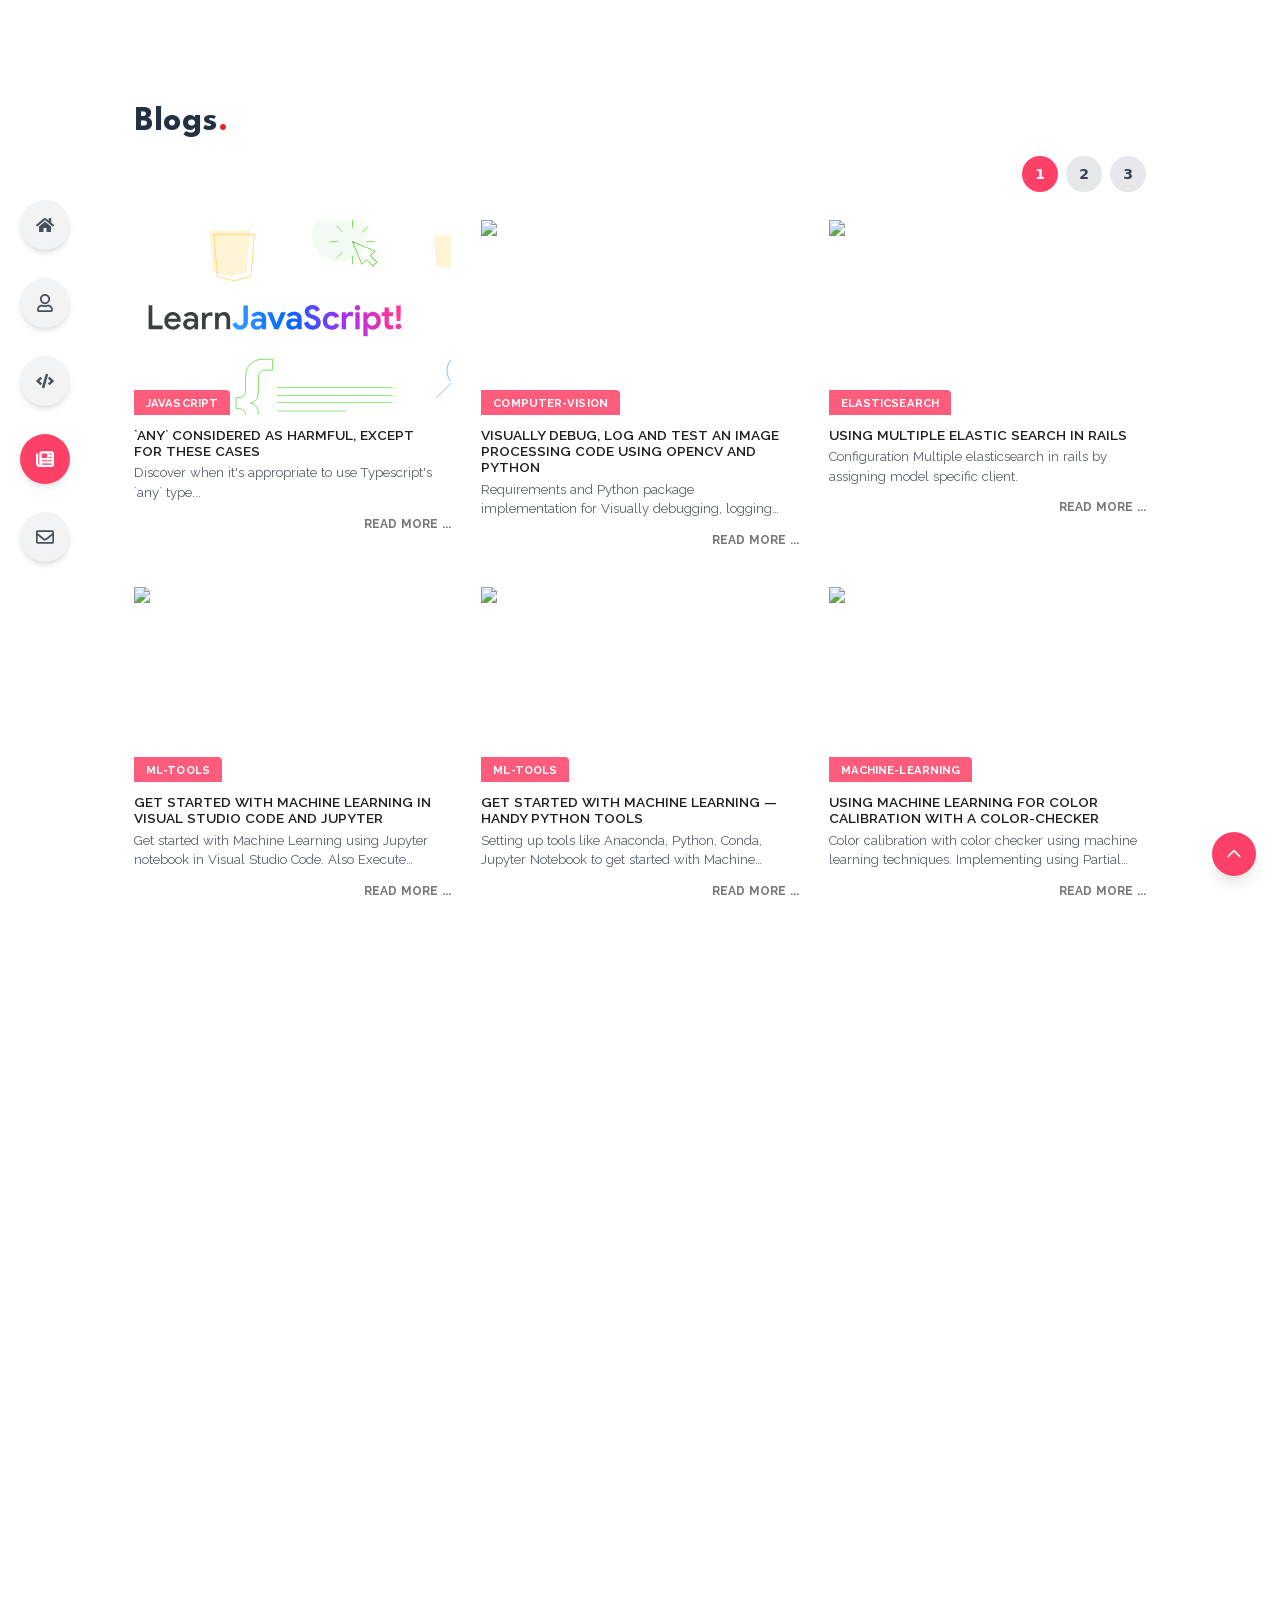
==== commit 63970792: "Deploy 1d4a6fa0665726d5b299943de2d3ef30c4b56a84" ====
--- a/index.html
+++ b/index.html
@@ -1,33 +1,29 @@
-<!DOCTYPE html><!--NdncrGYzdj4fBTlUr5N9D--><html lang="en" class="__variable_f367f3 __variable_e26e63"><head><meta charSet="utf-8"/><meta name="viewport" content="width=device-width, initial-scale=1, maximum-scale=5"/><meta name="viewport" content="width=device-width, initial-scale=1"/><link rel="preload" href="./_next/static/media/c441a7a257a6e5bf-s.p.woff2" as="font" crossorigin="" type="font/woff2"/><link rel="preload" href="./_next/static/media/e4af272ccee01ff0-s.p.woff2" as="font" crossorigin="" type="font/woff2"/><link rel="preload" href="./_next/static/media/630c17af355fa44e-s.p.woff2" as="font" crossorigin="" type="font/woff2"/><link rel="preload" href="./_next/static/media/9c2871f59293e324-s.p.woff2" as="font" crossorigin="" type="font/woff2"/><link rel="preload" href="./_next/static/media/d121c670c7edb705-s.p.woff2" as="font" crossorigin="" type="font/woff2"/><link rel="preload" as="image" href="./loader/img1.png"/><link rel="preload" as="image" href="./loader/img2.png"/><link rel="preload" as="image" href="./loader/img3.png"/><link rel="preload" as="image" href="./loader/img4.png"/><link rel="preload" as="image" href="./navarasu/img/navarasu.webp"/><link rel="preload" as="image" href="https://navarasu.com/navarasu/img/i2i.9937d6d.svg"/><link rel="preload" as="image" href="https://navarasu.com/navarasu/img/vits.73b9758.svg"/><link rel="preload" as="image" href="https://navarasu.com/navarasu/img/prmti.a5f5ade.svg"/><link rel="preload" as="image" href="https://raw.githubusercontent.com/navarasu/opencv-log/master/docs/assets/opencv-log-bl.png"/><link rel="preload" as="image" href="https://img.shields.io/pypi/v/opencv-log.svg"/><link rel="stylesheet" href="./_next/static/css/4a832b7935164731.css" data-precedence="next"/><link rel="stylesheet" href="./_next/static/css/c6c931058b96fb8a.css" data-precedence="next"/><link rel="preload" as="script" fetchPriority="low" href="./_next/static/chunks/webpack-05a993581f49d1d5.js"/><script src="./_next/static/chunks/4bd1b696-c023c6e3521b1417.js" async=""></script><script src="./_next/static/chunks/255-b7db9bb32538b0da.js" async=""></script><script src="./_next/static/chunks/main-app-9330111834009096.js" async=""></script><script src="./_next/static/chunks/53c13509-32d0cf3cad855f69.js" async=""></script><script src="./_next/static/chunks/8e1d74a4-f632671783b189d9.js" async=""></script><script src="./_next/static/chunks/356-574de708605a46a1.js" async=""></script><script src="./_next/static/chunks/390-aa1e684887aa07c6.js" async=""></script><script src="./_next/static/chunks/app/page-b20eae33f26c7dc0.js" async=""></script><link rel="preload" href="./navarasu/img/navarasu_mob.avif" as="image"/><link rel="preload" as="image" href="https://raw.githubusercontent.com/navarasu/serverless-ruby-layer/master/docs/assets/serverless-ruby-layer.png"/><link rel="preload" as="image" href="https://img.shields.io/npm/v/serverless-ruby-layer.svg"/><link rel="preload" as="image" href="https://user-images.githubusercontent.com/20145075/119054213-e1635e80-b9e4-11eb-8a8a-b228c185121a.png"/><link rel="preload" as="image" href="https://img.shields.io/badge/vimplug-latest-blue"/><meta name="next-size-adjust" content=""/><link rel="preload" href="./navarasu/img/navarasu_desktop.avif" as="image" type="image/avif"/><link rel="preload" href="./navarasu/img/navarasu_tab.avif" as="image" type="image/avif"/><link rel="preload" href="./navarasu/img/navarasu_mob.avif" as="image" type="image/avif"/><link rel="dns-prefetch" href="//api.github.com"/><link rel="dns-prefetch" href="//raw.githubusercontent.com"/><link rel="dns-prefetch" href="//img.shields.io"/><link rel="dns-prefetch" href="//navarasu.com"/><link rel="preconnect" href="https://fonts.googleapis.com"/><link rel="preconnect" href="https://fonts.gstatic.com" crossorigin="anonymous"/><title>Navarasu Portfolio</title><meta name="description" content="A portfolio by Navarasu showcasing open source work, blogs, and contact info."/><script defer="">
-              window.addEventListener('load', function () {
-                if ('serviceWorker' in navigator) {
-                  navigator.serviceWorker.register('./sw.js')
-                    .then(function (registration) {
-                      console.log('SW registered:', registration);
-                    })
-                    .catch(function (registrationError) {
-                      console.log('SW registration failed:', registrationError);
-                    });
-                }
-              });
-            </script><script src="./_next/static/chunks/polyfills-42372ed130431b0a.js" noModule=""></script></head><body class="font-inter "><div hidden=""><!--$--><!--/$--></div><div class="fixed inset-0 z-50 bg-[#fcf1ee] flex flex-col items-center justify-center space-y-4"><p class="text-black text-2xl font-bold">Welcome!</p><div class="w-[80px] h-[80px] overflow-hidden relative"><div class="flex animate-train"><img src="./loader/img1.png" alt="Loader 0" class="w-[80px] h-[80px] object-contain" loading="eager"/><img src="./loader/img2.png" alt="Loader 1" class="w-[80px] h-[80px] object-contain" loading="eager"/><img src="./loader/img3.png" alt="Loader 2" class="w-[80px] h-[80px] object-contain" loading="eager"/><img src="./loader/img4.png" alt="Loader 3" class="w-[80px] h-[80px] object-contain" loading="eager"/><img src="./loader/img1.png" alt="Loader 4" class="w-[80px] h-[80px] object-contain" loading="eager"/></div></div></div><main class=" overflow-x-hidden transition-opacity duration-500 opacity-0"><section id="header"><section id="header" class="relative w-full h-screen overflow-hidden"><div class="absolute top-0 left-0 w-full h-full overflow-hidden z-[15] pointer-events-none"><img alt="Cloud" loading="lazy" width="1920" height="583" decoding="async" data-nimg="1" class="absolute w-full min-w-[400px]" style="color:transparent;bottom:-10px;animation:cloudAnimate 16s linear infinite" src="./navarasu/img/cloud1.webp"/><img alt="Cloud" loading="lazy" width="2049" height="1152" decoding="async" data-nimg="1" class="absolute w-full min-w-[400px]" style="color:transparent;bottom:-15%;animation:cloudAnimate 24s linear infinite" src="./navarasu/img/cloud2.webp"/><img alt="Cloud" loading="lazy" width="2049" height="701" decoding="async" data-nimg="1" class="absolute w-full min-w-[400px]" style="color:transparent;bottom:-20%;animation:cloudAnimate 32s linear infinite" src="./navarasu/img/cloud3.webp"/><img alt="Cloud" loading="lazy" width="2049" height="815" decoding="async" data-nimg="1" class="absolute w-full min-w-[400px]" style="color:transparent;bottom:-20%;animation:cloudAnimate 40s linear infinite" src="./navarasu/img/cloud4.webp"/><style>
+<!DOCTYPE html><!--f4h_l5P6fTFdb6Q51Nyq0--><html lang="en" class="__variable_f367f3 __variable_4eebeb __variable_89f169 __variable_8b8a99 __variable_422609"><head><meta charSet="utf-8"/><meta name="viewport" content="width=device-width, initial-scale=1, maximum-scale=5"/><meta name="viewport" content="width=device-width, initial-scale=1"/><link rel="preload" href="./_next/static/media/630c17af355fa44e-s.p.woff2" as="font" crossorigin="" type="font/woff2"/><link rel="preload" href="./_next/static/media/c441a7a257a6e5bf-s.p.woff2" as="font" crossorigin="" type="font/woff2"/><link rel="preload" href="./_next/static/media/d121c670c7edb705-s.p.woff2" as="font" crossorigin="" type="font/woff2"/><link rel="preload" href="./_next/static/media/e4af272ccee01ff0-s.p.woff2" as="font" crossorigin="" type="font/woff2"/><link rel="preload" href="./_next/static/media/fb1cc161d0747b3d-s.p.woff2" as="font" crossorigin="" type="font/woff2"/><link rel="preload" as="image" href="./loader/img1.png"/><link rel="preload" as="image" href="./loader/img2.png"/><link rel="preload" as="image" href="./loader/img3.png"/><link rel="preload" as="image" href="./loader/img4.png"/><link rel="preload" as="image" href="https://navarasu.com/navarasu/img/i2i.9937d6d.svg"/><link rel="preload" as="image" href="https://navarasu.com/navarasu/img/vits.73b9758.svg"/><link rel="preload" as="image" href="https://navarasu.com/navarasu/img/prmti.a5f5ade.svg"/><link rel="preload" as="image" href="/zoho.svg"/><link rel="preload" as="image" href="https://raw.githubusercontent.com/navarasu/opencv-log/master/docs/assets/opencv-log-bl.png"/><link rel="preload" as="image" href="https://camo.githubusercontent.com/db809459d4309da32e322ec7e2e4761e2fbb86d0/68747470733a2f2f696d672e736869656c64732e696f2f707970692f762f6f70656e63762d6c6f672e737667"/><link rel="stylesheet" href="./_next/static/css/c33635246ccfed4c.css" data-precedence="next"/><link rel="stylesheet" href="./_next/static/css/862f65a2a7ad9d6f.css" data-precedence="next"/><link rel="stylesheet" href="./_next/static/css/1f2bc0f4654a641e.css" data-precedence="next"/><link rel="preload" as="script" fetchPriority="low" href="./_next/static/chunks/webpack-167b09372246570f.js"/><script src="./_next/static/chunks/4bd1b696-c023c6e3521b1417.js" async=""></script><script src="./_next/static/chunks/255-b7db9bb32538b0da.js" async=""></script><script src="./_next/static/chunks/main-app-9330111834009096.js" async=""></script><script src="./_next/static/chunks/53c13509-32d0cf3cad855f69.js" async=""></script><script src="./_next/static/chunks/8e1d74a4-3f990db6b76e91b6.js" async=""></script><script src="./_next/static/chunks/356-574de708605a46a1.js" async=""></script><script src="./_next/static/chunks/201-b726893a80e28202.js" async=""></script><script src="./_next/static/chunks/app/page-058f50f9328feb7c.js" async=""></script><link rel="preload" href="./navarasu/img/navarasu_mob.avif" as="image"/><link rel="preload" as="image" href="https://raw.githubusercontent.com/navarasu/serverless-ruby-layer/master/docs/assets/serverless-ruby-layer.png"/><link rel="preload" as="image" href="https://camo.githubusercontent.com/9e0472cd34722dbe4a66156caa4ea72a2a9f9d25/68747470733a2f2f696d672e736869656c64732e696f2f6e706d2f762f7365727665726c6573732d727562792d6c617965722e737667"/><link rel="preload" as="image" href="https://user-images.githubusercontent.com/20145075/119054213-e1635e80-b9e4-11eb-8a8a-b228c185121a.png"/><link rel="preload" as="image" href="https://img.shields.io/badge/vimplug-latest-blue"/><meta name="next-size-adjust" content=""/><link rel="preload" href="./navarasu/img/navarasu_desktop.avif" as="image" type="image/avif"/><link rel="preload" href="./navarasu/img/navarasu_tab.avif" as="image" type="image/avif"/><link rel="preload" href="./navarasu/img/navarasu_mob.avif" as="image" type="image/avif"/><link rel="dns-prefetch" href="//api.github.com"/><link rel="dns-prefetch" href="//raw.githubusercontent.com"/><link rel="dns-prefetch" href="//img.shields.io"/><link rel="dns-prefetch" href="//navarasu.com"/><title>Navarasu Portfolio</title><meta name="description" content="A portfolio by Navarasu showcasing open source work, blogs, and contact info."/><script defer="">
+          window.addEventListener('load', function () {
+            if ('serviceWorker' in navigator) {
+              navigator.serviceWorker.register('./sw.js')
+                .then(r => console.log('SW registered:', r))
+                .catch(e => console.log('SW registration failed:', e));
+            }
+          });
+        </script><script src="./_next/static/chunks/polyfills-42372ed130431b0a.js" noModule=""></script></head><body class="__variable_f367f3 __variable_4eebeb __variable_89f169 __variable_8b8a99 __variable_422609"><div hidden=""><!--$--><!--/$--></div><div class="fixed inset-0 z-50 bg-[#fcf1ee] flex flex-col items-center justify-center space-y-4"><p class="text-black text-2xl font-bold">Welcome!</p><div class="w-[80px] h-[80px] overflow-hidden relative"><div class="flex animate-train"><img src="./loader/img1.png" alt="Loader 0" class="w-[80px] h-[80px] object-contain" loading="eager"/><img src="./loader/img2.png" alt="Loader 1" class="w-[80px] h-[80px] object-contain" loading="eager"/><img src="./loader/img3.png" alt="Loader 2" class="w-[80px] h-[80px] object-contain" loading="eager"/><img src="./loader/img4.png" alt="Loader 3" class="w-[80px] h-[80px] object-contain" loading="eager"/><img src="./loader/img1.png" alt="Loader 4" class="w-[80px] h-[80px] object-contain" loading="eager"/></div></div></div><main class=" overflow-x-hidden transition-opacity duration-500 opacity-0"><section id="header"><section class="relative w-full h-[100vh]  overflow-hidden [@media(min-width:393px)_and_(max-width:767px)]:h-[94vh] overflow-hidden"><div class="absolute top-0 left-0 w-full h-full overflow-hidden z-[15] pointer-events-none"><img alt="Cloud" loading="lazy" width="1920" height="583" decoding="async" data-nimg="1" class=" absolute w-[1920px] h-[583px] min-w-[1920px] max-w-none cloud1 " style="color:transparent;bottom:-10px;animation:cloudAnimate 16s linear infinite" src="./navarasu/img/cloud1.webp"/><img alt="Cloud" loading="lazy" width="2049" height="1152" decoding="async" data-nimg="1" class=" absolute w-[2049px] h-[1152px] min-w-[2049px] max-w-none cloud2 " style="color:transparent;bottom:-15%;animation:cloudAnimate 24s linear infinite" src="./navarasu/img/cloud2.webp"/><img alt="Cloud" loading="lazy" width="2049" height="701" decoding="async" data-nimg="1" class=" absolute w-[2049px] h-[701px] min-w-[2049px] max-w-none cloud3 " style="color:transparent;bottom:-20%;animation:cloudAnimate 32s linear infinite" src="./navarasu/img/cloud3.webp"/><img alt="Cloud" loading="lazy" width="2049" height="815" decoding="async" data-nimg="1" class=" absolute w-[2049px] h-[815px] min-w-[2049px] max-w-none cloud4 " style="color:transparent;bottom:-20%;animation:cloudAnimate 40s linear infinite" src="./navarasu/img/cloud4.webp"/><style>
         @keyframes cloudAnimate {
           0%   { transform: translateX(-100%); }
           100% { transform: translateX(100%);  }
         }
-      </style></div><picture class="absolute inset-0 z-0"><source media="(min-width: 1064px)" srcSet="./navarasu/img/navarasu_desktop.avif"/><source media="(min-width: 640px)" srcSet="./navarasu/img/navarasu_tab.avif"/><img alt="Responsive Background" loading="eager" width="800" height="600" decoding="async" data-nimg="1" class="w-full h-full object-cover object-[0.01%]" style="color:transparent;background-size:cover;background-position:50% 50%;background-repeat:no-repeat;background-image:url(&quot;data:image/svg+xml;charset=utf-8,%3Csvg xmlns=&#x27;http://www.w3.org/2000/svg&#x27; viewBox=&#x27;0 0 800 600&#x27;%3E%3Cfilter id=&#x27;b&#x27; color-interpolation-filters=&#x27;sRGB&#x27;%3E%3CfeGaussianBlur stdDeviation=&#x27;20&#x27;/%3E%3CfeColorMatrix values=&#x27;1 0 0 0 0 0 1 0 0 0 0 0 1 0 0 0 0 0 100 -1&#x27; result=&#x27;s&#x27;/%3E%3CfeFlood x=&#x27;0&#x27; y=&#x27;0&#x27; width=&#x27;100%25&#x27; height=&#x27;100%25&#x27;/%3E%3CfeComposite operator=&#x27;out&#x27; in=&#x27;s&#x27;/%3E%3CfeComposite in2=&#x27;SourceGraphic&#x27;/%3E%3CfeGaussianBlur stdDeviation=&#x27;20&#x27;/%3E%3C/filter%3E%3Cimage width=&#x27;100%25&#x27; height=&#x27;100%25&#x27; x=&#x27;0&#x27; y=&#x27;0&#x27; preserveAspectRatio=&#x27;none&#x27; style=&#x27;filter: url(%23b);&#x27; href=&#x27;[data-uri]&#x27;/%3E%3C/svg%3E&quot;)" src="./navarasu/img/navarasu_mob.avif"/></picture><div class="absolute inset-0 bg-[rgba(41,37,37,0.37)] z-10"></div><div class="absolute inset-0 z-30 grid grid-cols-10 grid-rows-7 py-20 px-4"><div class="col-start-2 col-span-9 row-start-3 row-span-2  sm:col-start-4  md:col-start-5  lg:col-start-6  xl:col-start-7  text-left"><div class="pr-2"><h1 class="__className_8b8a99 text-white text-[80px] ">Navarasu</h1></div><h2 class="__className_43a4f3 text-[#eee] text-[1.8rem] md:text-[2rem] lg:text-[2rem] leading-[1.2] mb-[50px] font-light tracking-[1px]"><span>An Intense Seeker, Seeking a Profound Experience of<!-- --> </span><br class="hidden max-[991px]:block px-10"/><span><span class="text-[#eee]" data-testid="react-typed"><span></span></span></span></h2><a style="font-weight:600" class="__className_19c1c3 inline-block px-[30px] h-[43px] leading-[46px] text-[15px] text-white rounded-[26px] bg-[#ff3366] hover:bg-[#e52e5f] transition font-semibold tracking-[0.5px] uppercase -mt-[3em] max-[991px]:px-[25px]" href="#about">about me</a></div></div><button class="fixed top-4 left-4 z-50 lg:hidden text-white text-2xl" aria-label="Open menu"><div class="w-[36.58px] h-[32px] bg-[#12121299] mt-2 flex items-center justify-center"><svg stroke="currentColor" fill="currentColor" stroke-width="0" viewBox="0 0 448 512" class="text-white text-xl" height="1em" width="1em" xmlns="http://www.w3.org/2000/svg"><path d="M16 132h416c8.837 0 16-7.163 16-16V76c0-8.837-7.163-16-16-16H16C7.163 60 0 67.163 0 76v40c0 8.837 7.163 16 16 16zm0 160h416c8.837 0 16-7.163 16-16v-40c0-8.837-7.163-16-16-16H16c-8.837 0-16 7.163-16 16v40c0 8.837 7.163 16 16 16zm0 160h416c8.837 0 16-7.163 16-16v-40c0-8.837-7.163-16-16-16H16c-8.837 0-16 7.163-16 16v40c0 8.837 7.163 16 16 16z"></path></svg></div></button><header class="fixed top-0 left-0 h-full w-3/4 max-w-[250px] bg-black/90 text-white z-50 transform transition-transform duration-700 ease-in-out -translate-x-full lg:hidden"><span class="fixed top-4 left-44 z-50"><button class="text-white text-xl" aria-label="Close menu"><h6>X</h6></button></span><div class="pt-20"><ul class="flex flex-col space-y-12 text-[20px] font-[mitr,sans-serif] px-4"><li class="mylist"><a href="#header" class="group flex items-center gap-3 px-4 py-4 rounded-full duration-700 text-[#fe4066] hover:bg-[#fe4066]"><span class="text-lg text-[#fe4066] group-hover:text-[#fe4066] transition-opacity duration-300"><svg stroke="currentColor" fill="currentColor" stroke-width="0" viewBox="0 0 576 512" height="1em" width="1em" xmlns="http://www.w3.org/2000/svg"><path d="M280.37 148.26L96 300.11V464a16 16 0 0 0 16 16l112.06-.29a16 16 0 0 0 15.92-16V368a16 16 0 0 1 16-16h64a16 16 0 0 1 16 16v95.64a16 16 0 0 0 16 16.05L464 480a16 16 0 0 0 16-16V300L295.67 148.26a12.19 12.19 0 0 0-15.3 0zM571.6 251.47L488 182.56V44.05a12 12 0 0 0-12-12h-56a12 12 0 0 0-12 12v72.61L318.47 43a48 48 0 0 0-61 0L4.34 251.47a12 12 0 0 0-1.6 16.9l25.5 31A12 12 0 0 0 45.15 301l235.22-193.74a12.19 12.19 0 0 1 15.3 0L530.9 301a12 12 0 0 0 16.9-1.6l25.5-31a12 12 0 0 0-1.7-16.93z"></path></svg></span><span class="text-[#fe4066] group-hover:text-white">Home</span></a></li><li class="mylist"><a href="#about" class="group flex items-center gap-3 px-4 py-4 rounded-full duration-700 text-white hover:text-white hover:bg-[#fe4066]"><span class="text-lg text-white group-hover:text-[#fe4066] transition-opacity duration-300"><svg stroke="currentColor" fill="currentColor" stroke-width="0" viewBox="0 0 448 512" height="1em" width="1em" xmlns="http://www.w3.org/2000/svg"><path d="M313.6 304c-28.7 0-42.5 16-89.6 16-47.1 0-60.8-16-89.6-16C60.2 304 0 364.2 0 438.4V464c0 26.5 21.5 48 48 48h352c26.5 0 48-21.5 48-48v-25.6c0-74.2-60.2-134.4-134.4-134.4zM400 464H48v-25.6c0-47.6 38.8-86.4 86.4-86.4 14.6 0 38.3 16 89.6 16 51.7 0 74.9-16 89.6-16 47.6 0 86.4 38.8 86.4 86.4V464zM224 288c79.5 0 144-64.5 144-144S303.5 0 224 0 80 64.5 80 144s64.5 144 144 144zm0-240c52.9 0 96 43.1 96 96s-43.1 96-96 96-96-43.1-96-96 43.1-96 96-96z"></path></svg></span><span class="text-white group-hover:text-white">About</span></a></li><li class="mylist"><a href="#opensources" class="group flex items-center gap-3 px-4 py-4 rounded-full duration-700 text-white hover:text-white hover:bg-[#fe4066]"><span class="text-lg text-white group-hover:text-[#fe4066] transition-opacity duration-300"><svg stroke="currentColor" fill="currentColor" stroke-width="0" viewBox="0 0 640 512" height="1em" width="1em" xmlns="http://www.w3.org/2000/svg"><path d="M278.9 511.5l-61-17.7c-6.4-1.8-10-8.5-8.2-14.9L346.2 8.7c1.8-6.4 8.5-10 14.9-8.2l61 17.7c6.4 1.8 10 8.5 8.2 14.9L293.8 503.3c-1.9 6.4-8.5 10.1-14.9 8.2zm-114-112.2l43.5-46.4c4.6-4.9 4.3-12.7-.8-17.2L117 256l90.6-79.7c5.1-4.5 5.5-12.3.8-17.2l-43.5-46.4c-4.5-4.8-12.1-5.1-17-.5L3.8 247.2c-5.1 4.7-5.1 12.8 0 17.5l144.1 135.1c4.9 4.6 12.5 4.4 17-.5zm327.2.6l144.1-135.1c5.1-4.7 5.1-12.8 0-17.5L492.1 112.1c-4.8-4.5-12.4-4.3-17 .5L431.6 159c-4.6 4.9-4.3 12.7.8 17.2L523 256l-90.6 79.7c-5.1 4.5-5.5 12.3-.8 17.2l43.5 46.4c4.5 4.9 12.1 5.1 17 .6z"></path></svg></span><span class="text-white group-hover:text-white">Open Source</span></a></li><li class="mylist"><a href="#blog" class="group flex items-center gap-3 px-4 py-4 rounded-full duration-700 text-white hover:text-white hover:bg-[#fe4066]"><span class="text-lg text-white group-hover:text-[#fe4066] transition-opacity duration-300"><svg stroke="currentColor" fill="currentColor" stroke-width="0" viewBox="0 0 512 512" height="1em" width="1em" xmlns="http://www.w3.org/2000/svg"><path d="M96 96c0-35.3 28.7-64 64-64l288 0c35.3 0 64 28.7 64 64l0 320c0 35.3-28.7 64-64 64L80 480c-44.2 0-80-35.8-80-80L0 128c0-17.7 14.3-32 32-32s32 14.3 32 32l0 272c0 8.8 7.2 16 16 16s16-7.2 16-16L96 96zm64 24l0 80c0 13.3 10.7 24 24 24l112 0c13.3 0 24-10.7 24-24l0-80c0-13.3-10.7-24-24-24L184 96c-13.3 0-24 10.7-24 24zm208-8c0 8.8 7.2 16 16 16l48 0c8.8 0 16-7.2 16-16s-7.2-16-16-16l-48 0c-8.8 0-16 7.2-16 16zm0 96c0 8.8 7.2 16 16 16l48 0c8.8 0 16-7.2 16-16s-7.2-16-16-16l-48 0c-8.8 0-16 7.2-16 16zM160 304c0 8.8 7.2 16 16 16l256 0c8.8 0 16-7.2 16-16s-7.2-16-16-16l-256 0c-8.8 0-16 7.2-16 16zm0 96c0 8.8 7.2 16 16 16l256 0c8.8 0 16-7.2 16-16s-7.2-16-16-16l-256 0c-8.8 0-16 7.2-16 16z"></path></svg></span><span class="text-white group-hover:text-white">Blog</span></a></li><li class="mylist"><a href="#contact" class="group flex items-center gap-3 px-4 py-4 rounded-full duration-700 text-white hover:text-white hover:bg-[#fe4066]"><span class="text-lg text-white group-hover:text-[#fe4066] transition-opacity duration-300"><svg stroke="currentColor" fill="currentColor" stroke-width="0" viewBox="0 0 512 512" height="1em" width="1em" xmlns="http://www.w3.org/2000/svg"><path d="M464 64H48C21.49 64 0 85.49 0 112v288c0 26.51 21.49 48 48 48h416c26.51 0 48-21.49 48-48V112c0-26.51-21.49-48-48-48zm0 48v40.805c-22.422 18.259-58.168 46.651-134.587 106.49-16.841 13.247-50.201 45.072-73.413 44.701-23.208.375-56.579-31.459-73.413-44.701C106.18 199.465 70.425 171.067 48 152.805V112h416zM48 400V214.398c22.914 18.251 55.409 43.862 104.938 82.646 21.857 17.205 60.134 55.186 103.062 54.955 42.717.231 80.509-37.199 103.053-54.947 49.528-38.783 82.032-64.401 104.947-82.653V400H48z"></path></svg></span><span class="text-white group-hover:text-white">Contact</span></a></li></ul></div></header><nav class="pt-10 hidden lg:grid fixed top-1/4 left-3 z-40 gap-7 p-2 rounded-lg text-[#45505b]"><a href="#header" class="group relative w-[50px] h-[50px] flex items-center rounded-full transition-all duration-700 overflow-visible 
+</style></div><picture class="absolute inset-0 z-0"><source media="(min-width: 1025px)" srcSet="./navarasu/img/navarasu_desktop.avif"/><source media="(min-width: 640px)" srcSet="./navarasu/img/navarasu_tab.avif"/><img alt="Responsive Background" loading="eager" width="800" height="150" decoding="async" data-nimg="1" class=" absolute inset-0 w-full h-full object-cover object-[0.01%]   " style="color:transparent;background-size:cover;background-position:50% 50%;background-repeat:no-repeat;background-image:url(&quot;data:image/svg+xml;charset=utf-8,%3Csvg xmlns=&#x27;http://www.w3.org/2000/svg&#x27; viewBox=&#x27;0 0 800 150&#x27;%3E%3Cfilter id=&#x27;b&#x27; color-interpolation-filters=&#x27;sRGB&#x27;%3E%3CfeGaussianBlur stdDeviation=&#x27;20&#x27;/%3E%3CfeColorMatrix values=&#x27;1 0 0 0 0 0 1 0 0 0 0 0 1 0 0 0 0 0 100 -1&#x27; result=&#x27;s&#x27;/%3E%3CfeFlood x=&#x27;0&#x27; y=&#x27;0&#x27; width=&#x27;100%25&#x27; height=&#x27;100%25&#x27;/%3E%3CfeComposite operator=&#x27;out&#x27; in=&#x27;s&#x27;/%3E%3CfeComposite in2=&#x27;SourceGraphic&#x27;/%3E%3CfeGaussianBlur stdDeviation=&#x27;20&#x27;/%3E%3C/filter%3E%3Cimage width=&#x27;100%25&#x27; height=&#x27;100%25&#x27; x=&#x27;0&#x27; y=&#x27;0&#x27; preserveAspectRatio=&#x27;none&#x27; style=&#x27;filter: url(%23b);&#x27; href=&#x27;[data-uri]&#x27;/%3E%3C/svg%3E&quot;)" src="./navarasu/img/navarasu_mob.avif"/></picture><div class="absolute inset-0 bg-[rgba(41,37,37,0.37)] z-10"></div><div class="absolute inset-0 z-30 grid grid-cols-10 grid-rows-7 py-5 px-4"><div class="col-start-3 col-span-9 row-start-3 md:col-start-6 md:row-start-3 lg:col-start-6 lg:row-start-3 xl:col-start-7 xl:row-start-3 text-left min-[576px]:max-[767px]:col-start-5 pl-4"><h1 class="font-[Satisfy,serif] text-white text-[72px] md:text-[80px] [@media(max-width:360px)]:text-[56px] ">Navarasu</h1><h2 class="px-2 font-[Raleway,sans-serif] text-[#eee] text-[28.8px] md:text-[2rem] lg:text-[2rem] leading-[1.2] font-normal tracking-[1px] [@media(max-width:365px)]:text-[24px] mb-[50px] [@media(min-width:393px)_and_(max-width:767px)]:mb-[80px] [@media(min-width:768px)_and_(max-width:1023px)]:mb-[50px] "><span>An Intense Seeker, Seeking a Profound Experience of<!-- --> </span><br class="hidden max-[992px]:block px-10"/><span><span class="text-[#eee]" data-testid="react-typed"><span></span></span></span></h2><a style="font-weight:600" class="font-[Raleway,sans-serif] inline-block px-[30px] h-[43px] leading-[46px] text-[15px] text-white rounded-[26px] bg-[#ff3366] hover:bg-[#e52e5f] transition font-semibold tracking-[0.5px] uppercase max-[992px]:px-[25px]" href="#about">about me</a></div></div><button class="fixed top-4 left-4 z-50 min-[992px]:hidden text-white text-2xl" aria-label="Open menu"><div class="w-[36.58px] h-[32px] bg-[#12121299] mt-2 flex items-center justify-center rounded-md"><svg stroke="currentColor" fill="currentColor" stroke-width="0" viewBox="0 0 448 512" class="text-white text-xl" height="1em" width="1em" xmlns="http://www.w3.org/2000/svg"><path d="M16 132h416c8.837 0 16-7.163 16-16V76c0-8.837-7.163-16-16-16H16C7.163 60 0 67.163 0 76v40c0 8.837 7.163 16 16 16zm0 160h416c8.837 0 16-7.163 16-16v-40c0-8.837-7.163-16-16-16H16c-8.837 0-16 7.163-16 16v40c0 8.837 7.163 16 16 16zm0 160h416c8.837 0 16-7.163 16-16v-40c0-8.837-7.163-16-16-16H16c-8.837 0-16 7.163-16 16v40c0 8.837 7.163 16 16 16z"></path></svg></div></button><header class="fixed top-0 left-0 h-full w-3/4 max-w-[220px] bg-black text-white z-50 transform transition-transform duration-700 ease-in-out -translate-x-full min-[992px]:hidden"><span class="fixed top-4 left-44 z-50"><button class="text-white" aria-label="Close menu"><h6>X</h6></button></span><div class="pt-10"><ul class="flex flex-col space-y-2 text-[20px] font-raleway px-4"><li class="mylist"><a href="#header" class="group flex items-center gap-3 px-4 py-4 rounded-full duration-700 text-[#fe4066] hover:bg-[#fe4066]"><span class="text-lg text-[#fe4066] group-hover:text-[#fe4066] transition-opacity duration-300"><svg stroke="currentColor" fill="currentColor" stroke-width="0" viewBox="0 0 576 512" height="1em" width="1em" xmlns="http://www.w3.org/2000/svg"><path d="M280.37 148.26L96 300.11V464a16 16 0 0 0 16 16l112.06-.29a16 16 0 0 0 15.92-16V368a16 16 0 0 1 16-16h64a16 16 0 0 1 16 16v95.64a16 16 0 0 0 16 16.05L464 480a16 16 0 0 0 16-16V300L295.67 148.26a12.19 12.19 0 0 0-15.3 0zM571.6 251.47L488 182.56V44.05a12 12 0 0 0-12-12h-56a12 12 0 0 0-12 12v72.61L318.47 43a48 48 0 0 0-61 0L4.34 251.47a12 12 0 0 0-1.6 16.9l25.5 31A12 12 0 0 0 45.15 301l235.22-193.74a12.19 12.19 0 0 1 15.3 0L530.9 301a12 12 0 0 0 16.9-1.6l25.5-31a12 12 0 0 0-1.7-16.93z"></path></svg></span><span class="font-medium text-[#fe4066] group-hover:text-white">Home</span></a></li><li class="mylist"><a href="#about" class="group flex items-center gap-3 px-4 py-4 rounded-full duration-700 text-white hover:text-white hover:bg-[#fe4066]"><span class="text-lg text-white group-hover:text-[#fe4066] transition-opacity duration-300"><svg stroke="currentColor" fill="currentColor" stroke-width="0" viewBox="0 0 448 512" height="1em" width="1em" xmlns="http://www.w3.org/2000/svg"><path d="M313.6 304c-28.7 0-42.5 16-89.6 16-47.1 0-60.8-16-89.6-16C60.2 304 0 364.2 0 438.4V464c0 26.5 21.5 48 48 48h352c26.5 0 48-21.5 48-48v-25.6c0-74.2-60.2-134.4-134.4-134.4zM400 464H48v-25.6c0-47.6 38.8-86.4 86.4-86.4 14.6 0 38.3 16 89.6 16 51.7 0 74.9-16 89.6-16 47.6 0 86.4 38.8 86.4 86.4V464zM224 288c79.5 0 144-64.5 144-144S303.5 0 224 0 80 64.5 80 144s64.5 144 144 144zm0-240c52.9 0 96 43.1 96 96s-43.1 96-96 96-96-43.1-96-96 43.1-96 96-96z"></path></svg></span><span class="font-medium text-white group-hover:text-white">About</span></a></li><li class="mylist"><a href="#opensources" class="group flex items-center gap-3 px-4 py-4 rounded-full duration-700 text-white hover:text-white hover:bg-[#fe4066]"><span class="text-lg text-white group-hover:text-[#fe4066] transition-opacity duration-300"><svg stroke="currentColor" fill="currentColor" stroke-width="0" viewBox="0 0 640 512" height="1em" width="1em" xmlns="http://www.w3.org/2000/svg"><path d="M278.9 511.5l-61-17.7c-6.4-1.8-10-8.5-8.2-14.9L346.2 8.7c1.8-6.4 8.5-10 14.9-8.2l61 17.7c6.4 1.8 10 8.5 8.2 14.9L293.8 503.3c-1.9 6.4-8.5 10.1-14.9 8.2zm-114-112.2l43.5-46.4c4.6-4.9 4.3-12.7-.8-17.2L117 256l90.6-79.7c5.1-4.5 5.5-12.3.8-17.2l-43.5-46.4c-4.5-4.8-12.1-5.1-17-.5L3.8 247.2c-5.1 4.7-5.1 12.8 0 17.5l144.1 135.1c4.9 4.6 12.5 4.4 17-.5zm327.2.6l144.1-135.1c5.1-4.7 5.1-12.8 0-17.5L492.1 112.1c-4.8-4.5-12.4-4.3-17 .5L431.6 159c-4.6 4.9-4.3 12.7.8 17.2L523 256l-90.6 79.7c-5.1 4.5-5.5 12.3-.8 17.2l43.5 46.4c4.5 4.9 12.1 5.1 17 .6z"></path></svg></span><span class="font-medium text-white group-hover:text-white">Open Source</span></a></li><li class="mylist"><a href="#blog" class="group flex items-center gap-3 px-4 py-4 rounded-full duration-700 text-white hover:text-white hover:bg-[#fe4066]"><span class="text-lg text-white group-hover:text-[#fe4066] transition-opacity duration-300"><svg stroke="currentColor" fill="currentColor" stroke-width="0" viewBox="0 0 512 512" height="1em" width="1em" xmlns="http://www.w3.org/2000/svg"><path d="M96 96c0-35.3 28.7-64 64-64l288 0c35.3 0 64 28.7 64 64l0 320c0 35.3-28.7 64-64 64L80 480c-44.2 0-80-35.8-80-80L0 128c0-17.7 14.3-32 32-32s32 14.3 32 32l0 272c0 8.8 7.2 16 16 16s16-7.2 16-16L96 96zm64 24l0 80c0 13.3 10.7 24 24 24l112 0c13.3 0 24-10.7 24-24l0-80c0-13.3-10.7-24-24-24L184 96c-13.3 0-24 10.7-24 24zm208-8c0 8.8 7.2 16 16 16l48 0c8.8 0 16-7.2 16-16s-7.2-16-16-16l-48 0c-8.8 0-16 7.2-16 16zm0 96c0 8.8 7.2 16 16 16l48 0c8.8 0 16-7.2 16-16s-7.2-16-16-16l-48 0c-8.8 0-16 7.2-16 16zM160 304c0 8.8 7.2 16 16 16l256 0c8.8 0 16-7.2 16-16s-7.2-16-16-16l-256 0c-8.8 0-16 7.2-16 16zm0 96c0 8.8 7.2 16 16 16l256 0c8.8 0 16-7.2 16-16s-7.2-16-16-16l-256 0c-8.8 0-16 7.2-16 16z"></path></svg></span><span class="font-medium text-white group-hover:text-white">Blog</span></a></li><li class="mylist"><a href="#contact" class="group flex items-center gap-3 px-4 py-4 rounded-full duration-700 text-white hover:text-white hover:bg-[#fe4066]"><span class="text-lg text-white group-hover:text-[#fe4066] transition-opacity duration-300"><svg stroke="currentColor" fill="currentColor" stroke-width="0" viewBox="0 0 512 512" height="1em" width="1em" xmlns="http://www.w3.org/2000/svg"><path d="M464 64H48C21.49 64 0 85.49 0 112v288c0 26.51 21.49 48 48 48h416c26.51 0 48-21.49 48-48V112c0-26.51-21.49-48-48-48zm0 48v40.805c-22.422 18.259-58.168 46.651-134.587 106.49-16.841 13.247-50.201 45.072-73.413 44.701-23.208.375-56.579-31.459-73.413-44.701C106.18 199.465 70.425 171.067 48 152.805V112h416zM48 400V214.398c22.914 18.251 55.409 43.862 104.938 82.646 21.857 17.205 60.134 55.186 103.062 54.955 42.717.231 80.509-37.199 103.053-54.947 49.528-38.783 82.032-64.401 104.947-82.653V400H48z"></path></svg></span><span class="font-medium text-white group-hover:text-white">Contact</span></a></li></ul></div></header><nav class="mt-48 hidden min-[992px]:grid fixed mt-40px left-3 z-40 gap-7 p-2 rounded-lg text-[#45505b]"><a href="#header" class="group relative w-[50px] h-[50px] flex items-center rounded-full transition-all duration-700 overflow-visible 
                 hover:w-[130px] 
                 hover:bg-[#fe4066] px-4 
-                bg-[#fe4066] text-white shadow-md cursor-pointer"><span class="absolute left-4 top-1/2 transform -translate-y-1/2 text-lg z-10"><svg stroke="currentColor" fill="currentColor" stroke-width="0" viewBox="0 0 576 512" height="1em" width="1em" xmlns="http://www.w3.org/2000/svg"><path d="M280.37 148.26L96 300.11V464a16 16 0 0 0 16 16l112.06-.29a16 16 0 0 0 15.92-16V368a16 16 0 0 1 16-16h64a16 16 0 0 1 16 16v95.64a16 16 0 0 0 16 16.05L464 480a16 16 0 0 0 16-16V300L295.67 148.26a12.19 12.19 0 0 0-15.3 0zM571.6 251.47L488 182.56V44.05a12 12 0 0 0-12-12h-56a12 12 0 0 0-12 12v72.61L318.47 43a48 48 0 0 0-61 0L4.34 251.47a12 12 0 0 0-1.6 16.9l25.5 31A12 12 0 0 0 45.15 301l235.22-193.74a12.19 12.19 0 0 1 15.3 0L530.9 301a12 12 0 0 0 16.9-1.6l25.5-31a12 12 0 0 0-1.7-16.93z"></path></svg></span><span class="ml-8 opacity-0 group-hover:opacity-100 transition-opacity duration-700 whitespace-nowrap text-[17.6px] font-[Raleway,sans-serif]">Home</span></a><a href="#about" class="group relative w-[50px] h-[50px] flex items-center rounded-full transition-all duration-700 overflow-visible 
+                bg-[#fe4066] text-white shadow-md cursor-pointer"><span class="absolute left-4 top-1/2 transform -translate-y-1/2 text-lg z-10"><svg stroke="currentColor" fill="currentColor" stroke-width="0" viewBox="0 0 576 512" height="1em" width="1em" xmlns="http://www.w3.org/2000/svg"><path d="M280.37 148.26L96 300.11V464a16 16 0 0 0 16 16l112.06-.29a16 16 0 0 0 15.92-16V368a16 16 0 0 1 16-16h64a16 16 0 0 1 16 16v95.64a16 16 0 0 0 16 16.05L464 480a16 16 0 0 0 16-16V300L295.67 148.26a12.19 12.19 0 0 0-15.3 0zM571.6 251.47L488 182.56V44.05a12 12 0 0 0-12-12h-56a12 12 0 0 0-12 12v72.61L318.47 43a48 48 0 0 0-61 0L4.34 251.47a12 12 0 0 0-1.6 16.9l25.5 31A12 12 0 0 0 45.15 301l235.22-193.74a12.19 12.19 0 0 1 15.3 0L530.9 301a12 12 0 0 0 16.9-1.6l25.5-31a12 12 0 0 0-1.7-16.93z"></path></svg></span><span class="__className_43a4f3 ml-8 opacity-0 group-hover:opacity-100 transition-opacity duration-700 whitespace-nowrap text-[17.6px]">Home</span></a><a href="#about" class="group relative w-[50px] h-[50px] flex items-center rounded-full transition-all duration-700 overflow-visible 
                 hover:w-[130px] 
                 hover:bg-[#fe4066] px-4 
-                bg-[#f2f3f5] hover:text-white shadow-md cursor-pointer"><span class="absolute left-4 top-1/2 transform -translate-y-1/2 text-lg z-10"><svg stroke="currentColor" fill="currentColor" stroke-width="0" viewBox="0 0 448 512" height="1em" width="1em" xmlns="http://www.w3.org/2000/svg"><path d="M313.6 304c-28.7 0-42.5 16-89.6 16-47.1 0-60.8-16-89.6-16C60.2 304 0 364.2 0 438.4V464c0 26.5 21.5 48 48 48h352c26.5 0 48-21.5 48-48v-25.6c0-74.2-60.2-134.4-134.4-134.4zM400 464H48v-25.6c0-47.6 38.8-86.4 86.4-86.4 14.6 0 38.3 16 89.6 16 51.7 0 74.9-16 89.6-16 47.6 0 86.4 38.8 86.4 86.4V464zM224 288c79.5 0 144-64.5 144-144S303.5 0 224 0 80 64.5 80 144s64.5 144 144 144zm0-240c52.9 0 96 43.1 96 96s-43.1 96-96 96-96-43.1-96-96 43.1-96 96-96z"></path></svg></span><span class="ml-8 opacity-0 group-hover:opacity-100 transition-opacity duration-700 whitespace-nowrap text-[17.6px] font-[Raleway,sans-serif]">About</span></a><a href="#opensources" class="group relative w-[50px] h-[50px] flex items-center rounded-full transition-all duration-700 overflow-visible 
+                bg-[#f2f3f5] hover:text-white shadow-md cursor-pointer"><span class="absolute left-4 top-1/2 transform -translate-y-1/2 text-lg z-10"><svg stroke="currentColor" fill="currentColor" stroke-width="0" viewBox="0 0 448 512" height="1em" width="1em" xmlns="http://www.w3.org/2000/svg"><path d="M313.6 304c-28.7 0-42.5 16-89.6 16-47.1 0-60.8-16-89.6-16C60.2 304 0 364.2 0 438.4V464c0 26.5 21.5 48 48 48h352c26.5 0 48-21.5 48-48v-25.6c0-74.2-60.2-134.4-134.4-134.4zM400 464H48v-25.6c0-47.6 38.8-86.4 86.4-86.4 14.6 0 38.3 16 89.6 16 51.7 0 74.9-16 89.6-16 47.6 0 86.4 38.8 86.4 86.4V464zM224 288c79.5 0 144-64.5 144-144S303.5 0 224 0 80 64.5 80 144s64.5 144 144 144zm0-240c52.9 0 96 43.1 96 96s-43.1 96-96 96-96-43.1-96-96 43.1-96 96-96z"></path></svg></span><span class="__className_43a4f3 ml-8 opacity-0 group-hover:opacity-100 transition-opacity duration-700 whitespace-nowrap text-[17.6px]">About</span></a><a href="#opensources" class="group relative w-[50px] h-[50px] flex items-center rounded-full transition-all duration-700 overflow-visible 
                 hover:w-[170px] 
                 hover:bg-[#fe4066] px-4 
-                bg-[#f2f3f5] hover:text-white shadow-md cursor-pointer"><span class="absolute left-4 top-1/2 transform -translate-y-1/2 text-lg z-10"><svg stroke="currentColor" fill="currentColor" stroke-width="0" viewBox="0 0 640 512" height="1em" width="1em" xmlns="http://www.w3.org/2000/svg"><path d="M278.9 511.5l-61-17.7c-6.4-1.8-10-8.5-8.2-14.9L346.2 8.7c1.8-6.4 8.5-10 14.9-8.2l61 17.7c6.4 1.8 10 8.5 8.2 14.9L293.8 503.3c-1.9 6.4-8.5 10.1-14.9 8.2zm-114-112.2l43.5-46.4c4.6-4.9 4.3-12.7-.8-17.2L117 256l90.6-79.7c5.1-4.5 5.5-12.3.8-17.2l-43.5-46.4c-4.5-4.8-12.1-5.1-17-.5L3.8 247.2c-5.1 4.7-5.1 12.8 0 17.5l144.1 135.1c4.9 4.6 12.5 4.4 17-.5zm327.2.6l144.1-135.1c5.1-4.7 5.1-12.8 0-17.5L492.1 112.1c-4.8-4.5-12.4-4.3-17 .5L431.6 159c-4.6 4.9-4.3 12.7.8 17.2L523 256l-90.6 79.7c-5.1 4.5-5.5 12.3-.8 17.2l43.5 46.4c4.5 4.9 12.1 5.1 17 .6z"></path></svg></span><span class="ml-8 opacity-0 group-hover:opacity-100 transition-opacity duration-700 whitespace-nowrap text-[17.6px] font-[Raleway,sans-serif]">Open Source</span></a><a href="#blog" class="group relative w-[50px] h-[50px] flex items-center rounded-full transition-all duration-700 overflow-visible 
+                bg-[#f2f3f5] hover:text-white shadow-md cursor-pointer"><span class="absolute left-4 top-1/2 transform -translate-y-1/2 text-lg z-10"><svg stroke="currentColor" fill="currentColor" stroke-width="0" viewBox="0 0 640 512" height="1em" width="1em" xmlns="http://www.w3.org/2000/svg"><path d="M278.9 511.5l-61-17.7c-6.4-1.8-10-8.5-8.2-14.9L346.2 8.7c1.8-6.4 8.5-10 14.9-8.2l61 17.7c6.4 1.8 10 8.5 8.2 14.9L293.8 503.3c-1.9 6.4-8.5 10.1-14.9 8.2zm-114-112.2l43.5-46.4c4.6-4.9 4.3-12.7-.8-17.2L117 256l90.6-79.7c5.1-4.5 5.5-12.3.8-17.2l-43.5-46.4c-4.5-4.8-12.1-5.1-17-.5L3.8 247.2c-5.1 4.7-5.1 12.8 0 17.5l144.1 135.1c4.9 4.6 12.5 4.4 17-.5zm327.2.6l144.1-135.1c5.1-4.7 5.1-12.8 0-17.5L492.1 112.1c-4.8-4.5-12.4-4.3-17 .5L431.6 159c-4.6 4.9-4.3 12.7.8 17.2L523 256l-90.6 79.7c-5.1 4.5-5.5 12.3-.8 17.2l43.5 46.4c4.5 4.9 12.1 5.1 17 .6z"></path></svg></span><span class="__className_43a4f3 ml-8 opacity-0 group-hover:opacity-100 transition-opacity duration-700 whitespace-nowrap text-[17.6px]">Open Source</span></a><a href="#blog" class="group relative w-[50px] h-[50px] flex items-center rounded-full transition-all duration-700 overflow-visible 
                 hover:w-[130px] 
                 hover:bg-[#fe4066] px-4 
-                bg-[#f2f3f5] hover:text-white shadow-md cursor-pointer"><span class="absolute left-4 top-1/2 transform -translate-y-1/2 text-lg z-10"><svg stroke="currentColor" fill="currentColor" stroke-width="0" viewBox="0 0 512 512" height="1em" width="1em" xmlns="http://www.w3.org/2000/svg"><path d="M96 96c0-35.3 28.7-64 64-64l288 0c35.3 0 64 28.7 64 64l0 320c0 35.3-28.7 64-64 64L80 480c-44.2 0-80-35.8-80-80L0 128c0-17.7 14.3-32 32-32s32 14.3 32 32l0 272c0 8.8 7.2 16 16 16s16-7.2 16-16L96 96zm64 24l0 80c0 13.3 10.7 24 24 24l112 0c13.3 0 24-10.7 24-24l0-80c0-13.3-10.7-24-24-24L184 96c-13.3 0-24 10.7-24 24zm208-8c0 8.8 7.2 16 16 16l48 0c8.8 0 16-7.2 16-16s-7.2-16-16-16l-48 0c-8.8 0-16 7.2-16 16zm0 96c0 8.8 7.2 16 16 16l48 0c8.8 0 16-7.2 16-16s-7.2-16-16-16l-48 0c-8.8 0-16 7.2-16 16zM160 304c0 8.8 7.2 16 16 16l256 0c8.8 0 16-7.2 16-16s-7.2-16-16-16l-256 0c-8.8 0-16 7.2-16 16zm0 96c0 8.8 7.2 16 16 16l256 0c8.8 0 16-7.2 16-16s-7.2-16-16-16l-256 0c-8.8 0-16 7.2-16 16z"></path></svg></span><span class="ml-8 opacity-0 group-hover:opacity-100 transition-opacity duration-700 whitespace-nowrap text-[17.6px] font-[Raleway,sans-serif]">Blog</span></a><a href="#contact" class="group relative w-[50px] h-[50px] flex items-center rounded-full transition-all duration-700 overflow-visible 
+                bg-[#f2f3f5] hover:text-white shadow-md cursor-pointer"><span class="absolute left-4 top-1/2 transform -translate-y-1/2 text-lg z-10"><svg stroke="currentColor" fill="currentColor" stroke-width="0" viewBox="0 0 512 512" height="1em" width="1em" xmlns="http://www.w3.org/2000/svg"><path d="M96 96c0-35.3 28.7-64 64-64l288 0c35.3 0 64 28.7 64 64l0 320c0 35.3-28.7 64-64 64L80 480c-44.2 0-80-35.8-80-80L0 128c0-17.7 14.3-32 32-32s32 14.3 32 32l0 272c0 8.8 7.2 16 16 16s16-7.2 16-16L96 96zm64 24l0 80c0 13.3 10.7 24 24 24l112 0c13.3 0 24-10.7 24-24l0-80c0-13.3-10.7-24-24-24L184 96c-13.3 0-24 10.7-24 24zm208-8c0 8.8 7.2 16 16 16l48 0c8.8 0 16-7.2 16-16s-7.2-16-16-16l-48 0c-8.8 0-16 7.2-16 16zm0 96c0 8.8 7.2 16 16 16l48 0c8.8 0 16-7.2 16-16s-7.2-16-16-16l-48 0c-8.8 0-16 7.2-16 16zM160 304c0 8.8 7.2 16 16 16l256 0c8.8 0 16-7.2 16-16s-7.2-16-16-16l-256 0c-8.8 0-16 7.2-16 16zm0 96c0 8.8 7.2 16 16 16l256 0c8.8 0 16-7.2 16-16s-7.2-16-16-16l-256 0c-8.8 0-16 7.2-16 16z"></path></svg></span><span class="__className_43a4f3 ml-8 opacity-0 group-hover:opacity-100 transition-opacity duration-700 whitespace-nowrap text-[17.6px]">Blog</span></a><a href="#contact" class="group relative w-[50px] h-[50px] flex items-center rounded-full transition-all duration-700 overflow-visible 
                 hover:w-[130px] 
                 hover:bg-[#fe4066] px-4 
-                bg-[#f2f3f5] hover:text-white shadow-md cursor-pointer"><span class="absolute left-4 top-1/2 transform -translate-y-1/2 text-lg z-10"><svg stroke="currentColor" fill="currentColor" stroke-width="0" viewBox="0 0 512 512" height="1em" width="1em" xmlns="http://www.w3.org/2000/svg"><path d="M464 64H48C21.49 64 0 85.49 0 112v288c0 26.51 21.49 48 48 48h416c26.51 0 48-21.49 48-48V112c0-26.51-21.49-48-48-48zm0 48v40.805c-22.422 18.259-58.168 46.651-134.587 106.49-16.841 13.247-50.201 45.072-73.413 44.701-23.208.375-56.579-31.459-73.413-44.701C106.18 199.465 70.425 171.067 48 152.805V112h416zM48 400V214.398c22.914 18.251 55.409 43.862 104.938 82.646 21.857 17.205 60.134 55.186 103.062 54.955 42.717.231 80.509-37.199 103.053-54.947 49.528-38.783 82.032-64.401 104.947-82.653V400H48z"></path></svg></span><span class="ml-8 opacity-0 group-hover:opacity-100 transition-opacity duration-700 whitespace-nowrap text-[17.6px] font-[Raleway,sans-serif]">Contact</span></a></nav></section></section><section id="about"><div class="bg-white text-primaryText font-raleway text-[15px] font-light leading-[20px] tracking-[.02em] xl:pl-45 xl:pt-15 border-b border-b-[#e2e3e4]"><div class="py-20 md:py-25 lg:py-10"><div class="w-full max-w-[1320px] mx-auto h-auto px-4 sm:px-6 lg:px-0"><div class="flex flex-wrap justify-between px-4 sm:px-12 lg:mr-28 xl:pl-12 lg:pl-24"><h3 class=" text-[#233142] mb-6 font-semibold capitalize text-[36px] md:text-[42px] lg:text-[35px]  ml-2 max-w-full font-spartan h-auto md:pl-0 xl:pl-16 lg:pl-8 pr-2 leading-[46px] tracking-[0.02em]">About Me<span class="text-red-600">.</span></h3><div class="mr-15"><div class="grid grid-cols-1 md:grid-cols-3 p-2 sm:p-4"><div class="w-full flex flex-col items-center "><div class="w-full flex justify-center mb-4 px-0"><img alt="Navarasu" loading="eager" width="400" height="570" decoding="async" data-nimg="1" class="w-full h-auto shadow-lg sm:w-[230px] md:max-w-[231px] md:h-[330px] object-contain my-auto lg:w-[230px] lg:h-[330px]" style="color:transparent" src="./navarasu/img/navarasu.webp"/></div><div class="text-center tracking-wide w-full"><h4 class="__className_43a4f3 text-[#1e4356] font-bold text-[25.6px] leading-[30px] mb-1">Navarasu</h4><span class="pt-3 italic text-[#1e4356] block mb-3 text-[19px]">Solution Architect</span><ul class="flex justify-center text-[#1e4356] gap-2 flex-nowrap pt-2 py-6"><li><a href="https://github.com/navarasu" target="_blank" rel="noopener noreferrer" class="w-[36px] h-[36px] bg-[#eef2f6] rounded-full flex items-center justify-center hover:bg-[#dde4ea] transition-colors"><svg stroke="currentColor" fill="currentColor" stroke-width="0" viewBox="0 0 496 512" height="16" width="16" xmlns="http://www.w3.org/2000/svg"><path d="M165.9 397.4c0 2-2.3 3.6-5.2 3.6-3.3.3-5.6-1.3-5.6-3.6 0-2 2.3-3.6 5.2-3.6 3-.3 5.6 1.3 5.6 3.6zm-31.1-4.5c-.7 2 1.3 4.3 4.3 4.9 2.6 1 5.6 0 6.2-2s-1.3-4.3-4.3-5.2c-2.6-.7-5.5.3-6.2 2.3zm44.2-1.7c-2.9.7-4.9 2.6-4.6 4.9.3 2 2.9 3.3 5.9 2.6 2.9-.7 4.9-2.6 4.6-4.6-.3-1.9-3-3.2-5.9-2.9zM244.8 8C106.1 8 0 113.3 0 252c0 110.9 69.8 205.8 169.5 239.2 12.8 2.3 17.3-5.6 17.3-12.1 0-6.2-.3-40.4-.3-61.4 0 0-70 15-84.7-29.8 0 0-11.4-29.1-27.8-36.6 0 0-22.9-15.7 1.6-15.4 0 0 24.9 2 38.6 25.8 21.9 38.6 58.6 27.5 72.9 20.9 2.3-16 8.8-27.1 16-33.7-55.9-6.2-112.3-14.3-112.3-110.5 0-27.5 7.6-41.3 23.6-58.9-2.6-6.5-11.1-33.3 2.6-67.9 20.9-6.5 69 27 69 27 20-5.6 41.5-8.5 62.8-8.5s42.8 2.9 62.8 8.5c0 0 48.1-33.6 69-27 13.7 34.7 5.2 61.4 2.6 67.9 16 17.7 25.8 31.5 25.8 58.9 0 96.5-58.9 104.2-114.8 110.5 9.2 7.9 17 22.9 17 46.4 0 33.7-.3 75.4-.3 83.6 0 6.5 4.6 14.4 17.3 12.1C428.2 457.8 496 362.9 496 252 496 113.3 383.5 8 244.8 8zM97.2 352.9c-1.3 1-1 3.3.7 5.2 1.6 1.6 3.9 2.3 5.2 1 1.3-1 1-3.3-.7-5.2-1.6-1.6-3.9-2.3-5.2-1zm-10.8-8.1c-.7 1.3.3 2.9 2.3 3.9 1.6 1 3.6.7 4.3-.7.7-1.3-.3-2.9-2.3-3.9-2-.6-3.6-.3-4.3.7zm32.4 35.6c-1.6 1.3-1 4.3 1.3 6.2 2.3 2.3 5.2 2.6 6.5 1 1.3-1.3.7-4.3-1.3-6.2-2.2-2.3-5.2-2.6-6.5-1zm-11.4-14.7c-1.6 1-1.6 3.6 0 5.9 1.6 2.3 4.3 3.3 5.6 2.3 1.6-1.3 1.6-3.9 0-6.2-1.4-2.3-4-3.3-5.6-2z"></path></svg></a></li><li><a href="https://medium.com/@navarasu" target="_blank" rel="noopener noreferrer" class="w-[36px] h-[36px] bg-[#eef2f6] rounded-full flex items-center justify-center hover:bg-[#dde4ea] transition-colors"><svg stroke="currentColor" fill="currentColor" stroke-width="0" viewBox="0 0 448 512" height="16" width="16" xmlns="http://www.w3.org/2000/svg"><path d="M0 32v448h448V32H0zm372.2 106.1l-24 23c-2.1 1.6-3.1 4.2-2.7 6.7v169.3c-.4 2.6.6 5.2 2.7 6.7l23.5 23v5.1h-118V367l24.3-23.6c2.4-2.4 2.4-3.1 2.4-6.7V199.8l-67.6 171.6h-9.1L125 199.8v115c-.7 4.8 1 9.7 4.4 13.2l31.6 38.3v5.1H71.2v-5.1l31.6-38.3c3.4-3.5 4.9-8.4 4.1-13.2v-133c.4-3.7-1-7.3-3.8-9.8L75 138.1V133h87.3l67.4 148L289 133.1h83.2v5z"></path></svg></a></li><li><a href="https://linkedin.com/in/navarasu" target="_blank" rel="noopener noreferrer" class="w-[36px] h-[36px] bg-[#eef2f6] rounded-full flex items-center justify-center hover:bg-[#dde4ea] transition-colors"><svg stroke="currentColor" fill="currentColor" stroke-width="0" viewBox="0 0 448 512" height="16" width="16" xmlns="http://www.w3.org/2000/svg"><path d="M416 32H31.9C14.3 32 0 46.5 0 64.3v383.4C0 465.5 14.3 480 31.9 480H416c17.6 0 32-14.5 32-32.3V64.3c0-17.8-14.4-32.3-32-32.3zM135.4 416H69V202.2h66.5V416zm-33.2-243c-21.3 0-38.5-17.3-38.5-38.5S80.9 96 102.2 96c21.2 0 38.5 17.3 38.5 38.5 0 21.3-17.2 38.5-38.5 38.5zm282.1 243h-66.4V312c0-24.8-.5-56.7-34.5-56.7-34.6 0-39.9 27-39.9 54.9V416h-66.4V202.2h63.7v29.2h.9c8.9-16.8 30.6-34.5 62.9-34.5 67.2 0 79.7 44.3 79.7 101.9V416z"></path></svg></a></li><li><a href="https://stackoverflow.com/users/navarasu" target="_blank" rel="noopener noreferrer" class="w-[36px] h-[36px] bg-[#eef2f6] rounded-full flex items-center justify-center hover:bg-[#dde4ea] transition-colors"><svg stroke="currentColor" fill="currentColor" stroke-width="0" viewBox="0 0 384 512" height="16" width="16" xmlns="http://www.w3.org/2000/svg"><path d="M290.7 311L95 269.7 86.8 309l195.7 41zm51-87L188.2 95.7l-25.5 30.8 153.5 128.3zm-31.2 39.7L129.2 179l-16.7 36.5L293.7 300zM262 32l-32 24 119.3 160.3 32-24zm20.5 328h-200v39.7h200zm39.7 80H42.7V320h-40v160h359.5V320h-40z"></path></svg></a></li><li><a href="https://twitter.com/navarasu" target="_blank" rel="noopener noreferrer" class="w-[36px] h-[36px] bg-[#eef2f6] rounded-full flex items-center justify-center hover:bg-[#dde4ea] transition-colors"><svg stroke="currentColor" fill="currentColor" stroke-width="0" viewBox="0 0 512 512" height="16" width="16" xmlns="http://www.w3.org/2000/svg"><path d="M459.37 151.716c.325 4.548.325 9.097.325 13.645 0 138.72-105.583 298.558-298.558 298.558-59.452 0-114.68-17.219-161.137-47.106 8.447.974 16.568 1.299 25.34 1.299 49.055 0 94.213-16.568 130.274-44.832-46.132-.975-84.792-31.188-98.112-72.772 6.498.974 12.995 1.624 19.818 1.624 9.421 0 18.843-1.3 27.614-3.573-48.081-9.747-84.143-51.98-84.143-102.985v-1.299c13.969 7.797 30.214 12.67 47.431 13.319-28.264-18.843-46.781-51.005-46.781-87.391 0-19.492 5.197-37.36 14.294-52.954 51.655 63.675 129.3 105.258 216.365 109.807-1.624-7.797-2.599-15.918-2.599-24.04 0-57.828 46.782-104.934 104.934-104.934 30.213 0 57.502 12.67 76.67 33.137 23.715-4.548 46.456-13.32 66.599-25.34-7.798 24.366-24.366 44.833-46.132 57.827 21.117-2.273 41.584-8.122 60.426-16.243-14.292 20.791-32.161 39.308-52.628 54.253z"></path></svg></a></li></ul></div></div><div class="md:col-span-2 space-y-6 "><div class="w-full px-0 sm:px-6 lg:px-0 max-w-full lg:max-w-[600px] xl:min-w-[770px]  md:ml-6 "><h3 class="italic text-[#1e4356] font-medium text-[20.8px] leading-[1.8rem] text-justify break-words">A Vim fanatic | Data Enthusiast | Devoted Flautist | Intense Samyama Practitioner | Highly Passionate about end-to-end digitisation of Health Care</h3></div><div class="grid grid-cols-1 lg:grid-cols-2 gap-4 mt-6 w-full max-w-[783px] py-2 md:pl-6"><div class="w-full h-auto"><div class="flex flex-col bg-white p-5 h-full"><div class="flex items-start gap-6 mb-3"><div class="relative inline-block"><span class="__className_8b8a99 text-5xl text-[#1e4356]" style="-webkit-text-stroke:1px #1e4356;font-weight:100">14</span><sup class="__className_8b8a99 absolute text-3xl text-[#1e4356]" style="top:-0.4em;right:-0.5em;font-weight:300">+</sup></div><span class=" block text-[#1e4356] text-[16px]   font-normal uppercase m-0 relative  font-spartanw-full h-auto break-words lg:w-[225px] lg:h-[40px] lg:flex-shrink-0 xl:whitespace-nowrap" style="letter-spacing:0.04em;line-height:20px"><span>Years of Experience <br/> in IT Industry</span></span></div><div class="-mt-4"><p class="__className_43a4f3 text-[15px] text-[#586069] leading-[1.6] p-0 w-full max-w-[320px] lg:min-w-[234px] xl:min-w-[310px] mb-30">Born and brought up in both technology and business, I have played versatile roles in this industry, as a Product Designer and Developer, Business Analyst and Project Manager, Pre and Post Sales, QA and Test Automation, DevOps and Data Architect.</p></div></div></div><div class="w-full h-auto lg:pl-14"><div class="flex flex-col bg-white p-5 h-full"><div class="flex items-start gap-6 mb-3"><div class="relative inline-block"><span class="__className_8b8a99 text-5xl text-[#1e4356]" style="-webkit-text-stroke:1px #1e4356;font-weight:100">21</span><sup class="__className_8b8a99 absolute text-3xl text-[#1e4356]" style="top:-0.4em;right:-0.5em;font-weight:300">+</sup></div><span class=" block text-[#1e4356] text-[16px]   font-normal uppercase m-0 relative  font-spartanw-full h-auto break-words lg:w-[225px] lg:h-[40px] lg:flex-shrink-0 xl:whitespace-nowrap" style="letter-spacing:0.04em;line-height:20px"><span>Years of Experience <br/> in Programming</span></span></div><div class="-mt-4"><p class="__className_43a4f3 text-[15px] text-[#586069] leading-[1.6] p-0 w-full max-w-[320px] lg:min-w-[234px] xl:min-w-[310px] mb-30">Started with 99&#x27;s FoxPro &amp; Visual Basic to today&#x27;s Rust &amp; Julia, I have been exploring the highest possibility of technology for solving industrial problems. I also have expertise in Health Care, Finance, Intellectual Property, and e-commerce domains.</p></div></div></div></div><div class="mb-10 pl-5 "><h2 class="__className_4eebeb text-center text-gray-400 text-3xl font-light tracking-wide">Companies</h2><div class="pt-5 flex justify-center items-center gap-8 lg:flex-nowrap md:flex-nowrap flex-wrap"><div class="flex items-center justify-center h-[80px] w-[120px]"><img src="https://navarasu.com/navarasu/img/i2i.9937d6d.svg" alt="Ideas2It" width="140" height="80" class="object-contain w-auto h-[60px] md:h-[70px]"/></div><div class="flex items-center justify-center h-[80px] w-[120px]"><img src="[data-uri]" alt="Zoho" width="140" height="80" class="object-contain w-auto h-[60px] md:h-[70px]"/></div><div class="flex items-center justify-center h-[80px] w-[120px]"><img src="https://navarasu.com/navarasu/img/vits.73b9758.svg" alt="Virtusa" width="140" height="80" class="object-contain w-auto h-[60px] md:h-[70px]"/></div><div class="flex items-center justify-center h-[80px] w-[180px]"><img src="https://navarasu.com/navarasu/img/prmti.a5f5ade.svg" alt="Pramati" width="140" height="80" class="w-[145px] h-[75px]"/></div><div class="flex items-center justify-center h-[80px] w-[300px]" style="border:0.5px solid rgba(255,255,255,0.12);border-radius:12px;padding:10px 20px"><img src="[data-uri]" alt="Francium Tech" width="240" height="80" class="object-contain h-[35px] w-auto"/></div></div>                  </div></div></div></div></div></div></div></div></section><section id="opensources"><section class="bg-[#f9f9f9] border-t border-b border-gray-200 py-20 lg:px-10"><div class="w-full max-w-[1140px] mx-auto"><div class="sm:px-16 px-4"><h3 class="font-spartan text-[#233142] mb-6 font-semibold capitalize text-[36px] md:text-[42px] lg:text-[35px] max-w-full h-auto leading-[20px] tracking-[0.02em] py-8">Open Sources<span class="text-red-600">.</span></h3><div class="flex flex-col gap-5"><div class="grid grid-cols-1 sm:grid-cols-2 gap-7"><div class="bg-white border border-gray-200 rounded-lg p-4 flex flex-col gap-3 cursor-pointer transition-shadow duration-200 hover:shadow-md h-full"><div class="flex items-center justify-between pb-3 border-b border-gray-200"><a href="https://github.com/navarasu/opencv-log" target="_blank" rel="noreferrer"><img src="https://raw.githubusercontent.com/navarasu/opencv-log/master/docs/assets/opencv-log-bl.png" alt="opencv-log" height="40" class="object-contain max-w-[200px]"/></a><a href="https://pypi.org/project/opencv-log" target="_blank" rel="noreferrer nofollow"><img src="https://img.shields.io/pypi/v/opencv-log.svg" alt="Pypi Version" class="h-5"/></a></div><p class="__className_97c1ba leading-relaxed flex-grow m-0" style="color:#586069;font-size:15px">Loading...</p><div class="flex items-center gap-4 text-xs text-[#586069] justify-end mt-auto"><span class="flex items-center gap-1"><span class="w-2.5 h-2.5 rounded-full inline-block" style="background-color:#3572A5"></span>Python</span><span class="flex items-center"><svg height="14" viewBox="0 0 10 16" width="10" fill="#586069" class="mr-1"><path fill-rule="evenodd" d="M8 1a1.993 1.993 0 0 0-1 3.72V6L5 8 3 6V4.72A1.993 1.993 0 0 0 2 1a1.993 1.993 0 0 0-1 3.72V6.5l3 3v1.78A1.993 1.993 0 0 0 5 15a1.993 1.993 0 0 0 1-3.72V9.5l3-3V4.72A1.993 1.993 0 0 0 8 1zM2 4.2C1.34 4.2.8 3.65.8 3c0-.65.55-1.2 1.2-1.2.65 0 1.2.55 1.2 1.2 0 .65-.55 1.2-1.2 1.2zm3 10c-.66 0-1.2-.55-1.2-1.2 0-.65.55-1.2 1.2-1.2.65 0 1.2.55 1.2 1.2 0 .65-.55 1.2-1.2 1.2zm3-10c-.66 0-1.2-.55-1.2-1.2 0-.65.55-1.2 1.2-1.2.65 0 1.2.55 1.2 1.2 0 .65-.55 1.2-1.2 1.2z"></path></svg>—</span><span class="flex items-center"><svg height="14" viewBox="0 0 14 16" width="14" fill="#586069" class="mr-1"><path fill-rule="evenodd" d="M14 6l-4.9-.64L7 1 4.9 5.36 0 6l3.6 3.26L2.67 14 7 11.67 11.33 14l-.93-4.74L14 6z"></path></svg>—</span></div></div><div class="bg-white border border-gray-200 rounded-lg p-4 flex flex-col gap-3 cursor-pointer transition-shadow duration-200 hover:shadow-md h-full"><div class="flex items-center justify-between pb-3 border-b border-gray-200"><a href="https://github.com/navarasu/serverless-ruby-layer" target="_blank" rel="noreferrer"><img src="https://raw.githubusercontent.com/navarasu/serverless-ruby-layer/master/docs/assets/serverless-ruby-layer.png" alt="serverless-ruby-layer" height="40" class="object-contain max-w-[200px]"/></a><a href="https://www.npmjs.com/package/serverless-ruby-layer" target="_blank" rel="noreferrer nofollow"><img src="https://img.shields.io/npm/v/serverless-ruby-layer.svg" alt="npm" class="h-5"/></a></div><p class="__className_97c1ba leading-relaxed flex-grow m-0" style="color:#586069;font-size:15px">Loading...</p><div class="flex items-center gap-4 text-xs text-[#586069] justify-end mt-auto"><span class="flex items-center gap-1"><span class="w-2.5 h-2.5 rounded-full inline-block" style="background-color:#f1e05a"></span>JavaScript</span><span class="flex items-center"><svg height="14" viewBox="0 0 10 16" width="10" fill="#586069" class="mr-1"><path fill-rule="evenodd" d="M8 1a1.993 1.993 0 0 0-1 3.72V6L5 8 3 6V4.72A1.993 1.993 0 0 0 2 1a1.993 1.993 0 0 0-1 3.72V6.5l3 3v1.78A1.993 1.993 0 0 0 5 15a1.993 1.993 0 0 0 1-3.72V9.5l3-3V4.72A1.993 1.993 0 0 0 8 1zM2 4.2C1.34 4.2.8 3.65.8 3c0-.65.55-1.2 1.2-1.2.65 0 1.2.55 1.2 1.2 0 .65-.55 1.2-1.2 1.2zm3 10c-.66 0-1.2-.55-1.2-1.2 0-.65.55-1.2 1.2-1.2.65 0 1.2.55 1.2 1.2 0 .65-.55 1.2-1.2 1.2zm3-10c-.66 0-1.2-.55-1.2-1.2 0-.65.55-1.2 1.2-1.2.65 0 1.2.55 1.2 1.2 0 .65-.55 1.2-1.2 1.2z"></path></svg>—</span><span class="flex items-center"><svg height="14" viewBox="0 0 14 16" width="14" fill="#586069" class="mr-1"><path fill-rule="evenodd" d="M14 6l-4.9-.64L7 1 4.9 5.36 0 6l3.6 3.26L2.67 14 7 11.67 11.33 14l-.93-4.74L14 6z"></path></svg>—</span></div></div></div><div class="grid grid-cols-1 sm:grid-cols-2 gap-5 items-center"><div class="bg-white border border-gray-200 rounded-lg p-4 flex flex-col gap-3 cursor-pointer transition-shadow duration-200 hover:shadow-md h-full"><div class="flex items-center justify-between pb-3 border-b border-gray-200"><a href="https://github.com/navarasu/onedark.nvim" target="_blank" rel="noreferrer"><img src="https://user-images.githubusercontent.com/20145075/119054213-e1635e80-b9e4-11eb-8a8a-b228c185121a.png" alt="onedark-nvim" height="44" class="object-contain max-w-[200px]"/></a><a href="https://github.com/navarasu/onedark.nvim" target="_blank" rel="noreferrer nofollow"><img src="https://img.shields.io/badge/vimplug-latest-blue" alt="vimplug" class="h-5"/></a></div><p class="__className_97c1ba leading-relaxed flex-grow m-0" style="color:#586069;font-size:15px">Loading...</p><div class="flex items-center gap-4 text-xs text-[#586069] justify-end mt-auto"><span class="flex items-center gap-1"><span class="w-2.5 h-2.5 rounded-full inline-block" style="background-color:#000080"></span>Lua</span><span class="flex items-center"><svg height="14" viewBox="0 0 10 16" width="10" fill="#586069" class="mr-1"><path fill-rule="evenodd" d="M8 1a1.993 1.993 0 0 0-1 3.72V6L5 8 3 6V4.72A1.993 1.993 0 0 0 2 1a1.993 1.993 0 0 0-1 3.72V6.5l3 3v1.78A1.993 1.993 0 0 0 5 15a1.993 1.993 0 0 0 1-3.72V9.5l3-3V4.72A1.993 1.993 0 0 0 8 1zM2 4.2C1.34 4.2.8 3.65.8 3c0-.65.55-1.2 1.2-1.2.65 0 1.2.55 1.2 1.2 0 .65-.55 1.2-1.2 1.2zm3 10c-.66 0-1.2-.55-1.2-1.2 0-.65.55-1.2 1.2-1.2.65 0 1.2.55 1.2 1.2 0 .65-.55 1.2-1.2 1.2zm3-10c-.66 0-1.2-.55-1.2-1.2 0-.65.55-1.2 1.2-1.2.65 0 1.2.55 1.2 1.2 0 .65-.55 1.2-1.2 1.2z"></path></svg>—</span><span class="flex items-center"><svg height="14" viewBox="0 0 14 16" width="14" fill="#586069" class="mr-1"><path fill-rule="evenodd" d="M14 6l-4.9-.64L7 1 4.9 5.36 0 6l3.6 3.26L2.67 14 7 11.67 11.33 14l-.93-4.74L14 6z"></path></svg>—</span></div></div><div class="__className_97c1ba flex items-center justify-end pr-1"><a href="https://github.com/navarasu" target="_blank" rel="noreferrer" class="text-[#777777] font-semibold uppercase lg:mb-20 lg:pr-2 mt-12" style="font-size:15px">VIEW MORE</a></div></div></div></div></div></section></section><section id="blog"><section id="blogs" class="w-full py-5 px-4 lg:px-10"><div class="w-full max-w-[1140px] mx-auto"><div class="pb-3 mb-2 sm:px-16 mt-16"><h3 class="text-[#233142] mb-4 font-semibold capitalize text-[36px] md:text-[42px] lg:text-[35px] font-spartan leading-[20px] tracking-[0.02em]">blogs<span class="text-red-600">.</span></h3><div class="flex justify-end"><div class="flex justify-end space-x-2 py-2"><button class="w-9 h-9 rounded-full text-sm font-semibold bg-pink-500 text-white">1</button><button class="w-9 h-9 rounded-full text-sm font-semibold bg-gray-200 text-gray-700">2</button><button class="w-9 h-9 rounded-full text-sm font-semibold bg-gray-200 text-gray-700">3</button></div></div></div><div class="grid grid-cols-1 sm:grid-cols-3 gap-x-6 gap-y-5 sm:px-16 mb-4"><div class="relative flex flex-col border-0"><div class="relative"><a href="blog/first-post" target="_blank" rel="noopener noreferrer"><img alt="`any` Considered as harmful, except for these cases" loading="lazy" width="317" height="195" decoding="async" data-nimg="1" class="w-full h-[195px] object-cover object-[0.01%]" style="color:transparent" src="./images/blog/post1.svg"/></a><div class="absolute bottom-0 left-0"><div class="text-white pl-3 pr-3 rounded-tr" style="background:#fe4066d9;line-height:1.5rem"><h6 class="__className_ea7542 inline font-bold uppercase m-0" style="font-size:0.7rem;letter-spacing:0.1px">Javascript</h6></div></div></div><div class="relative px-1 py-3" style="min-height:7em"><h6 class="__className_ea7542 font-bold uppercase mb-1" style="color:#333;font-size:0.85rem;line-height:1.0"><a href="blog/first-post" target="_blank" rel="noopener noreferrer" class="hover:text-pink-500 transition" style="color:#1e1e1e">`any` Considered as harmful, except for these cases</a></h6><p class="__className_ea7542 mb-2" style="font-size:0.82rem;color:#586069;overflow:hidden;display:-webkit-box;-webkit-line-clamp:2;-webkit-box-orient:vertical">Discover when it&#x27;s appropriate to use Typescript&#x27;s `any` type...</p><div class="absolute right-0 bottom-0"><a href="blog/first-post" target="_blank" rel="noopener noreferrer" class="uppercase font-bold hover:text-pink-500 transition" style="color:#777777;font-size:12px">Read More ...</a></div></div></div><div class="relative flex flex-col border-0"><div class="relative"><a href="https://blog.francium.tech/visually-debug-log-and-test-an-image-processing-code-using-opencv-and-python-36e2d944ebf2" target="_blank" rel="noopener noreferrer"><img alt="Visually Debug, Log and Test an Image Processing Code Using OpenCV and Python" loading="lazy" width="317" height="195" decoding="async" data-nimg="1" class="w-full h-[195px] object-cover object-[0.01%]" style="color:transparent" src="https://cdn-images-1.medium.com/max/1024/1*OjiWAGDJXHYkIx0wGVmjRA.jpeg"/></a><div class="absolute bottom-0 left-0"><div class="text-white pl-3 pr-3 rounded-tr" style="background:#fe4066d9;line-height:1.5rem"><h6 class="__className_ea7542 inline font-bold uppercase m-0" style="font-size:0.7rem;letter-spacing:0.1px">computer-vision</h6></div></div></div><div class="relative px-1 py-3" style="min-height:7em"><h6 class="__className_ea7542 font-bold uppercase mb-1" style="color:#333;font-size:0.85rem;line-height:1.0"><a href="https://blog.francium.tech/visually-debug-log-and-test-an-image-processing-code-using-opencv-and-python-36e2d944ebf2" target="_blank" rel="noopener noreferrer" class="hover:text-pink-500 transition" style="color:#1e1e1e">Visually Debug, Log and Test an Image Processing Code Using OpenCV and Python</a></h6><p class="__className_ea7542 mb-2" style="font-size:0.82rem;color:#586069;overflow:hidden;display:-webkit-box;-webkit-line-clamp:2;-webkit-box-orient:vertical">Requirements and Python package implementation for Visually debugging, logging and testing using opencv and python. Logging and testing using opencv-log package</p><div class="absolute right-0 bottom-0"><a href="https://blog.francium.tech/visually-debug-log-and-test-an-image-processing-code-using-opencv-and-python-36e2d944ebf2" target="_blank" rel="noopener noreferrer" class="uppercase font-bold hover:text-pink-500 transition" style="color:#777777;font-size:12px">Read More ...</a></div></div></div><div class="relative flex flex-col border-0"><div class="relative"><a href="https://blog.francium.tech/using-multiple-elastic-search-in-rails-c7263305731e" target="_blank" rel="noopener noreferrer"><img alt="Using Multiple Elastic Search in Rails" loading="lazy" width="317" height="195" decoding="async" data-nimg="1" class="w-full h-[195px] object-cover object-[0.01%]" style="color:transparent" src="https://cdn-images-1.medium.com/max/1024/1*akMVMnztqc0uPwYI1y9UFg.jpeg"/></a><div class="absolute bottom-0 left-0"><div class="text-white pl-3 pr-3 rounded-tr" style="background:#fe4066d9;line-height:1.5rem"><h6 class="__className_ea7542 inline font-bold uppercase m-0" style="font-size:0.7rem;letter-spacing:0.1px">elasticsearch</h6></div></div></div><div class="relative px-1 py-3" style="min-height:7em"><h6 class="__className_ea7542 font-bold uppercase mb-1" style="color:#333;font-size:0.85rem;line-height:1.0"><a href="https://blog.francium.tech/using-multiple-elastic-search-in-rails-c7263305731e" target="_blank" rel="noopener noreferrer" class="hover:text-pink-500 transition" style="color:#1e1e1e">Using Multiple Elastic Search in Rails</a></h6><p class="__className_ea7542 mb-2" style="font-size:0.82rem;color:#586069;overflow:hidden;display:-webkit-box;-webkit-line-clamp:2;-webkit-box-orient:vertical">Configuration Multiple elasticsearch in rails by assigning model specific client.</p><div class="absolute right-0 bottom-0"><a href="https://blog.francium.tech/using-multiple-elastic-search-in-rails-c7263305731e" target="_blank" rel="noopener noreferrer" class="uppercase font-bold hover:text-pink-500 transition" style="color:#777777;font-size:12px">Read More ...</a></div></div></div><div class="relative flex flex-col border-0"><div class="relative"><a href="https://blog.francium.tech/get-started-with-machine-learning-in-visual-studio-code-and-jupyter-158d17cdc55e" target="_blank" rel="noopener noreferrer"><img alt="Get Started with Machine Learning in Visual Studio Code and Jupyter" loading="lazy" width="317" height="195" decoding="async" data-nimg="1" class="w-full h-[195px] object-cover object-[0.01%]" style="color:transparent" src="https://cdn-images-1.medium.com/max/1024/1*q44ZZUV7w0_F0erjcCAJSQ.jpeg"/></a><div class="absolute bottom-0 left-0"><div class="text-white pl-3 pr-3 rounded-tr" style="background:#fe4066d9;line-height:1.5rem"><h6 class="__className_ea7542 inline font-bold uppercase m-0" style="font-size:0.7rem;letter-spacing:0.1px">ml-tools</h6></div></div></div><div class="relative px-1 py-3" style="min-height:7em"><h6 class="__className_ea7542 font-bold uppercase mb-1" style="color:#333;font-size:0.85rem;line-height:1.0"><a href="https://blog.francium.tech/get-started-with-machine-learning-in-visual-studio-code-and-jupyter-158d17cdc55e" target="_blank" rel="noopener noreferrer" class="hover:text-pink-500 transition" style="color:#1e1e1e">Get Started with Machine Learning in Visual Studio Code and Jupyter</a></h6><p class="__className_ea7542 mb-2" style="font-size:0.82rem;color:#586069;overflow:hidden;display:-webkit-box;-webkit-line-clamp:2;-webkit-box-orient:vertical">Get started with Machine Learning using Jupyter notebook in Visual Studio Code. Also Execute python file like notebook file using VS Code.</p><div class="absolute right-0 bottom-0"><a href="https://blog.francium.tech/get-started-with-machine-learning-in-visual-studio-code-and-jupyter-158d17cdc55e" target="_blank" rel="noopener noreferrer" class="uppercase font-bold hover:text-pink-500 transition" style="color:#777777;font-size:12px">Read More ...</a></div></div></div><div class="relative flex flex-col border-0"><div class="relative"><a href="https://blog.francium.tech/get-started-with-machine-learning-handy-python-tools-a1ce97085837" target="_blank" rel="noopener noreferrer"><img alt="Get Started with Machine Learning — Handy Python Tools" loading="lazy" width="317" height="195" decoding="async" data-nimg="1" class="w-full h-[195px] object-cover object-[0.01%]" style="color:transparent" src="https://cdn-images-1.medium.com/max/1024/1*DNRGaFHQ6MXMUviSvgr_PQ.jpeg"/></a><div class="absolute bottom-0 left-0"><div class="text-white pl-3 pr-3 rounded-tr" style="background:#fe4066d9;line-height:1.5rem"><h6 class="__className_ea7542 inline font-bold uppercase m-0" style="font-size:0.7rem;letter-spacing:0.1px">ml-tools</h6></div></div></div><div class="relative px-1 py-3" style="min-height:7em"><h6 class="__className_ea7542 font-bold uppercase mb-1" style="color:#333;font-size:0.85rem;line-height:1.0"><a href="https://blog.francium.tech/get-started-with-machine-learning-handy-python-tools-a1ce97085837" target="_blank" rel="noopener noreferrer" class="hover:text-pink-500 transition" style="color:#1e1e1e">Get Started with Machine Learning — Handy Python Tools</a></h6><p class="__className_ea7542 mb-2" style="font-size:0.82rem;color:#586069;overflow:hidden;display:-webkit-box;-webkit-line-clamp:2;-webkit-box-orient:vertical">Setting up tools like Anaconda, Python, Conda, Jupyter Notebook to get started with Machine Learning in Python. Intro on basic python libraries for analysing, visualizing, training and predicting data</p><div class="absolute right-0 bottom-0"><a href="https://blog.francium.tech/get-started-with-machine-learning-handy-python-tools-a1ce97085837" target="_blank" rel="noopener noreferrer" class="uppercase font-bold hover:text-pink-500 transition" style="color:#777777;font-size:12px">Read More ...</a></div></div></div><div class="relative flex flex-col border-0"><div class="relative"><a href="https://blog.francium.tech/using-machine-learning-for-color-calibration-with-a-color-checker-d9f0895eafdb" target="_blank" rel="noopener noreferrer"><img alt="Using Machine Learning for Color Calibration with a color-checker" loading="lazy" width="317" height="195" decoding="async" data-nimg="1" class="w-full h-[195px] object-cover object-[0.01%]" style="color:transparent" src="https://cdn-images-1.medium.com/max/1024/1*AoEteXXsuW_LT2w5GxoukQ.jpeg"/></a><div class="absolute bottom-0 left-0"><div class="text-white pl-3 pr-3 rounded-tr" style="background:#fe4066d9;line-height:1.5rem"><h6 class="__className_ea7542 inline font-bold uppercase m-0" style="font-size:0.7rem;letter-spacing:0.1px">machine-learning</h6></div></div></div><div class="relative px-1 py-3" style="min-height:7em"><h6 class="__className_ea7542 font-bold uppercase mb-1" style="color:#333;font-size:0.85rem;line-height:1.0"><a href="https://blog.francium.tech/using-machine-learning-for-color-calibration-with-a-color-checker-d9f0895eafdb" target="_blank" rel="noopener noreferrer" class="hover:text-pink-500 transition" style="color:#1e1e1e">Using Machine Learning for Color Calibration with a color-checker</a></h6><p class="__className_ea7542 mb-2" style="font-size:0.82rem;color:#586069;overflow:hidden;display:-webkit-box;-webkit-line-clamp:2;-webkit-box-orient:vertical">Color calibration with color checker using machine learning techniques. Implementing using Partial Least Squares, Root Polynomial Regression and 3D Thin plate spline technique in python.</p><div class="absolute right-0 bottom-0"><a href="https://blog.francium.tech/using-machine-learning-for-color-calibration-with-a-color-checker-d9f0895eafdb" target="_blank" rel="noopener noreferrer" class="uppercase font-bold hover:text-pink-500 transition" style="color:#777777;font-size:12px">Read More ...</a></div></div></div></div><div class="flex justify-end mt-4 sm:px-16"><div class="flex justify-end space-x-2 py-2"><button class="w-9 h-9 rounded-full text-sm font-semibold bg-pink-500 text-white">1</button><button class="w-9 h-9 rounded-full text-sm font-semibold bg-gray-200 text-gray-700">2</button><button class="w-9 h-9 rounded-full text-sm font-semibold bg-gray-200 text-gray-700">3</button></div></div></div></section></section><section id="contact"><div class=" mx-auto px-4"><section id="contact" class="bg-[#fbfbfb] py-10 sm:py-14 md:py-20 border-t border-gray-200 lg:px-10"><div class="w-full max-w-[1140px] mx-auto"><div class="sm:px-16"><h3 class="font-spartan text-[#233142] mb-6 font-semibold capitalize text-[36px] md:text-[42px] lg:text-[35px] max-w-full h-auto leading-[20px] tracking-[0.02em] py-8">Contact Me<span class="text-red-600">.</span></h3><div class="grid grid-cols-1 lg:grid-cols-2 gap-10"><div class="max-w-full"><form class="bg-white border border-gray-200 p-5 sm:p-6 space-y-4" action="https://formsubmit.co/nova@navarasu.com" method="POST"><input type="hidden" name="_captcha" value="false"/><input type="hidden" name="_template" value="box"/><input type="text" placeholder="Your Name" required="" class="w-full h-[50px] border border-gray-300 px-3 py-2 text-sm focus:outline-none focus:ring-1 focus:ring-[#93d8ff]" name="name"/><input type="email" placeholder="Your Email" required="" class="w-full h-[50px] border border-gray-300 px-3 py-2 text-sm focus:outline-none focus:ring-1 focus:ring-[#93d8ff]" name="email"/><textarea name="message" rows="4" placeholder="Message" required="" class="w-full border border-gray-300 px-3 py-2 text-sm resize-none focus:outline-none focus:ring-1 focus:ring-[#93d8ff]"></textarea><div class="text-center"><button type="submit" class="bg-[#FE4066] text-white text-sm font-semibold px-5 py-2 hover:bg-[#e33355] transition duration-200">Send Message</button></div></form></div><div class="flex justify-center items-start"><div class="w-full bg-white border border-gray-200 shadow-sm p-6 sm:p-8 text-center"><div class="flex items-center justify-center w-14 h-14 rounded-full bg-[#ffeef1] mx-auto mb-4 shadow"><svg xmlns="http://www.w3.org/2000/svg" class="w-7 h-7 text-[#FE4066]" fill="none" viewBox="0 0 24 24" stroke="currentColor"><path stroke-linecap="round" stroke-linejoin="round" stroke-width="1.5" d="M21.75 6.75v10.5a2.25 2.25 0 01-2.25 2.25h-15A2.25 2.25 0 012.25 17.25V6.75m19.5 0a2.25 2.25 0 00-2.25-2.25h-15A2.25 2.25 0 002.25 6.75m19.5 0v.243a2.25 2.25 0 01-1.07 1.916l-7.5 4.615a2.25 2.25 0 01-2.36 0L3.32 8.91A2.25 2.25 0 012.25 6.993V6.75"></path></svg></div><h3 class="__className_ea7542 text-[#777777] text-[20px] font-bold mb-2">Email Me</h3><p class="text-[#586069] text-[12.75px] break-all">nova@navarasu.com</p></div></div></div></div></div></section></div></section><section id="footer"><footer class="bg-gray-100" role="contentinfo"><div class="relative w-full h-64 sm:h-60 lg:h-[339.19px] flex items-center justify-center overflow-hidden"><img alt="Footer background" loading="lazy" decoding="async" data-nimg="fill" class="object-cover object-top" style="position:absolute;height:100%;width:100%;left:0;top:0;right:0;bottom:0;color:transparent" src="https://navarasu.com/navarasu/img/footer.248d512.webp"/><div class="absolute inset-0 bg-black/70" aria-hidden="true"></div><div class="relative z-10 text-center text-white px-4"><h2 class="text-3xl sm:text-4xl font-bold mb-4 sm:mb-6 __className_8b8a99"><strong>Navarasu</strong></h2><ul class="flex justify-center flex-wrap gap-0 sm:gap-2 mb-6 sm:mb-8"><li><a href="https://github.com/navarasu" target="_blank" rel="noopener noreferrer" aria-label="GitHub profile of Navarasu" class="w-7 h-7 sm:w-9 sm:h-9 rounded-full flex items-center justify-center bg-[#FE4066] text-white hover:bg-[#e33355] transition duration-300 shadow-md"><svg stroke="currentColor" fill="currentColor" stroke-width="0" viewBox="0 0 496 512" class="w-4 h-4" aria-hidden="true" focusable="false" height="1em" width="1em" xmlns="http://www.w3.org/2000/svg"><path d="M165.9 397.4c0 2-2.3 3.6-5.2 3.6-3.3.3-5.6-1.3-5.6-3.6 0-2 2.3-3.6 5.2-3.6 3-.3 5.6 1.3 5.6 3.6zm-31.1-4.5c-.7 2 1.3 4.3 4.3 4.9 2.6 1 5.6 0 6.2-2s-1.3-4.3-4.3-5.2c-2.6-.7-5.5.3-6.2 2.3zm44.2-1.7c-2.9.7-4.9 2.6-4.6 4.9.3 2 2.9 3.3 5.9 2.6 2.9-.7 4.9-2.6 4.6-4.6-.3-1.9-3-3.2-5.9-2.9zM244.8 8C106.1 8 0 113.3 0 252c0 110.9 69.8 205.8 169.5 239.2 12.8 2.3 17.3-5.6 17.3-12.1 0-6.2-.3-40.4-.3-61.4 0 0-70 15-84.7-29.8 0 0-11.4-29.1-27.8-36.6 0 0-22.9-15.7 1.6-15.4 0 0 24.9 2 38.6 25.8 21.9 38.6 58.6 27.5 72.9 20.9 2.3-16 8.8-27.1 16-33.7-55.9-6.2-112.3-14.3-112.3-110.5 0-27.5 7.6-41.3 23.6-58.9-2.6-6.5-11.1-33.3 2.6-67.9 20.9-6.5 69 27 69 27 20-5.6 41.5-8.5 62.8-8.5s42.8 2.9 62.8 8.5c0 0 48.1-33.6 69-27 13.7 34.7 5.2 61.4 2.6 67.9 16 17.7 25.8 31.5 25.8 58.9 0 96.5-58.9 104.2-114.8 110.5 9.2 7.9 17 22.9 17 46.4 0 33.7-.3 75.4-.3 83.6 0 6.5 4.6 14.4 17.3 12.1C428.2 457.8 496 362.9 496 252 496 113.3 383.5 8 244.8 8zM97.2 352.9c-1.3 1-1 3.3.7 5.2 1.6 1.6 3.9 2.3 5.2 1 1.3-1 1-3.3-.7-5.2-1.6-1.6-3.9-2.3-5.2-1zm-10.8-8.1c-.7 1.3.3 2.9 2.3 3.9 1.6 1 3.6.7 4.3-.7.7-1.3-.3-2.9-2.3-3.9-2-.6-3.6-.3-4.3.7zm32.4 35.6c-1.6 1.3-1 4.3 1.3 6.2 2.3 2.3 5.2 2.6 6.5 1 1.3-1.3.7-4.3-1.3-6.2-2.2-2.3-5.2-2.6-6.5-1zm-11.4-14.7c-1.6 1-1.6 3.6 0 5.9 1.6 2.3 4.3 3.3 5.6 2.3 1.6-1.3 1.6-3.9 0-6.2-1.4-2.3-4-3.3-5.6-2z"></path></svg></a></li><li><a href="https://linkedin.com/in/navarasu" target="_blank" rel="noopener noreferrer" aria-label="linkedin profile of Navarasu" class="w-7 h-7 sm:w-9 sm:h-9 rounded-full flex items-center justify-center bg-[#FE4066] text-white hover:bg-[#e33355] transition duration-300 shadow-md"><svg stroke="currentColor" fill="currentColor" stroke-width="0" viewBox="0 0 448 512" class="w-4 h-4" aria-hidden="true" focusable="false" height="1em" width="1em" xmlns="http://www.w3.org/2000/svg"><path d="M416 32H31.9C14.3 32 0 46.5 0 64.3v383.4C0 465.5 14.3 480 31.9 480H416c17.6 0 32-14.5 32-32.3V64.3c0-17.8-14.4-32.3-32-32.3zM135.4 416H69V202.2h66.5V416zm-33.2-243c-21.3 0-38.5-17.3-38.5-38.5S80.9 96 102.2 96c21.2 0 38.5 17.3 38.5 38.5 0 21.3-17.2 38.5-38.5 38.5zm282.1 243h-66.4V312c0-24.8-.5-56.7-34.5-56.7-34.6 0-39.9 27-39.9 54.9V416h-66.4V202.2h63.7v29.2h.9c8.9-16.8 30.6-34.5 62.9-34.5 67.2 0 79.7 44.3 79.7 101.9V416z"></path></svg></a></li><li><a href="https://twitter.com/navarasu" target="_blank" rel="noopener noreferrer" aria-label="twitter profile of Navarasu" class="w-7 h-7 sm:w-9 sm:h-9 rounded-full flex items-center justify-center bg-[#FE4066] text-white hover:bg-[#e33355] transition duration-300 shadow-md"><svg stroke="currentColor" fill="currentColor" stroke-width="0" viewBox="0 0 512 512" class="w-3.5 h-3.5" aria-hidden="true" focusable="false" height="1em" width="1em" xmlns="http://www.w3.org/2000/svg"><path d="M459.37 151.716c.325 4.548.325 9.097.325 13.645 0 138.72-105.583 298.558-298.558 298.558-59.452 0-114.68-17.219-161.137-47.106 8.447.974 16.568 1.299 25.34 1.299 49.055 0 94.213-16.568 130.274-44.832-46.132-.975-84.792-31.188-98.112-72.772 6.498.974 12.995 1.624 19.818 1.624 9.421 0 18.843-1.3 27.614-3.573-48.081-9.747-84.143-51.98-84.143-102.985v-1.299c13.969 7.797 30.214 12.67 47.431 13.319-28.264-18.843-46.781-51.005-46.781-87.391 0-19.492 5.197-37.36 14.294-52.954 51.655 63.675 129.3 105.258 216.365 109.807-1.624-7.797-2.599-15.918-2.599-24.04 0-57.828 46.782-104.934 104.934-104.934 30.213 0 57.502 12.67 76.67 33.137 23.715-4.548 46.456-13.32 66.599-25.34-7.798 24.366-24.366 44.833-46.132 57.827 21.117-2.273 41.584-8.122 60.426-16.243-14.292 20.791-32.161 39.308-52.628 54.253z"></path></svg></a></li><li><a href="https://stackoverflow.com/users/navarasu" target="_blank" rel="noopener noreferrer" aria-label="stackoverflow profile of Navarasu" class="w-7 h-7 sm:w-9 sm:h-9 rounded-full flex items-center justify-center bg-[#FE4066] text-white hover:bg-[#e33355] transition duration-300 shadow-md"><svg stroke="currentColor" fill="currentColor" stroke-width="0" viewBox="0 0 384 512" class="w-4 h-4" aria-hidden="true" focusable="false" height="1em" width="1em" xmlns="http://www.w3.org/2000/svg"><path d="M290.7 311L95 269.7 86.8 309l195.7 41zm51-87L188.2 95.7l-25.5 30.8 153.5 128.3zm-31.2 39.7L129.2 179l-16.7 36.5L293.7 300zM262 32l-32 24 119.3 160.3 32-24zm20.5 328h-200v39.7h200zm39.7 80H42.7V320h-40v160h359.5V320h-40z"></path></svg></a></li><li><a href="https://medium.com/@navarasu" target="_blank" rel="noopener noreferrer" aria-label="medium profile of Navarasu" class="w-7 h-7 sm:w-9 sm:h-9 rounded-full flex items-center justify-center bg-[#FE4066] text-white hover:bg-[#e33355] transition duration-300 shadow-md"><svg stroke="currentColor" fill="currentColor" stroke-width="0" viewBox="0 0 448 512" class="w-4 h-4" aria-hidden="true" focusable="false" height="1em" width="1em" xmlns="http://www.w3.org/2000/svg"><path d="M0 32v448h448V32H0zm372.2 106.1l-24 23c-2.1 1.6-3.1 4.2-2.7 6.7v169.3c-.4 2.6.6 5.2 2.7 6.7l23.5 23v5.1h-118V367l24.3-23.6c2.4-2.4 2.4-3.1 2.4-6.7V199.8l-67.6 171.6h-9.1L125 199.8v115c-.7 4.8 1 9.7 4.4 13.2l31.6 38.3v5.1H71.2v-5.1l31.6-38.3c3.4-3.5 4.9-8.4 4.1-13.2v-133c.4-3.7-1-7.3-3.8-9.8L75 138.1V133h87.3l67.4 148L289 133.1h83.2v5z"></path></svg></a></li></ul><p class="text-xs sm:text-sm font-medium">© <!-- -->2026<!-- --> Navarasu. All Rights Reserved</p></div></div><button type="button" aria-label="Scroll to top" class="fixed bottom-4 right-4 sm:bottom-6 sm:right-6 bg-[#FE4066] text-white p-2 sm:p-3 rounded-full shadow-lg hover:bg-[#e33355] transition-colors"><svg class="w-4 h-4 sm:w-5 sm:h-5" fill="none" stroke="currentColor" viewBox="0 0 24 24" aria-hidden="true" focusable="false"><path stroke-linecap="round" stroke-linejoin="round" stroke-width="2" d="M5 15l7-7 7 7"></path></svg></button></footer></section></main><!--$--><!--/$--><script src="./_next/static/chunks/webpack-05a993581f49d1d5.js" id="_R_" async=""></script><script>(self.__next_f=self.__next_f||[]).push([0])</script><script>self.__next_f.push([1,"1:\"$Sreact.fragment\"\n2:I[9766,[],\"\"]\n3:I[8924,[],\"\"]\n4:I[1959,[],\"ClientPageRoot\"]\n5:I[6472,[\"446\",\"static/chunks/53c13509-32d0cf3cad855f69.js\",\"711\",\"static/chunks/8e1d74a4-f632671783b189d9.js\",\"356\",\"static/chunks/356-574de708605a46a1.js\",\"390\",\"static/chunks/390-aa1e684887aa07c6.js\",\"974\",\"static/chunks/app/page-b20eae33f26c7dc0.js\"],\"default\"]\n8:I[4431,[],\"OutletBoundary\"]\na:I[5278,[],\"AsyncMetadataOutlet\"]\nc:I[4431,[],\"ViewportBoundary\"]\ne:I[4431,[],\"MetadataBoundary\"]\nf:\"$Sreact.suspense\"\n11:I[7150,[],\"\"]\n:HL[\"./_next/static/media/c441a7a257a6e5bf-s.p.woff2\",\"font\",{\"crossOrigin\":\"\",\"type\":\"font/woff2\"}]\n:HL[\"./_next/static/media/e4af272ccee01ff0-s.p.woff2\",\"font\",{\"crossOrigin\":\"\",\"type\":\"font/woff2\"}]\n:HL[\"./_next/static/css/4a832b7935164731.css\",\"style\"]\n:HL[\"./_next/static/media/630c17af355fa44e-s.p.woff2\",\"font\",{\"crossOrigin\":\"\",\"type\":\"font/woff2\"}]\n:HL[\"./_next/static/media/9c2871f59293e324-s.p.woff2\",\"font\",{\"crossOrigin\":\"\",\"type\":\"font/woff2\"}]\n:HL[\"./_next/static/media/d121c670c7edb705-s.p.woff2\",\"font\",{\"crossOrigin\":\"\",\"type\":\"font/woff2\"}]\n:HL[\"./_next/static/css/c6c931058b96fb8a.css\",\"style\"]\n"])</script><script>self.__next_f.push([1,"0:{\"P\":null,\"b\":\"NdncrGYzdj4fBTlUr5N9D\",\"p\":\"\",\"c\":[\"\",\"\"],\"i\":false,\"f\":[[[\"\",{\"children\":[\"__PAGE__\",{}]},\"$undefined\",\"$undefined\",true],[\"\",[\"$\",\"$1\",\"c\",{\"children\":[[[\"$\",\"link\",\"0\",{\"rel\":\"stylesheet\",\"href\":\"./_next/static/css/4a832b7935164731.css\",\"precedence\":\"next\",\"crossOrigin\":\"$undefined\",\"nonce\":\"$undefined\"}]],[\"$\",\"html\",null,{\"lang\":\"en\",\"suppressHydrationWarning\":true,\"className\":\"__variable_f367f3 __variable_e26e63\",\"children\":[[\"$\",\"head\",null,{\"children\":[[\"$\",\"link\",null,{\"rel\":\"preload\",\"href\":\"./navarasu/img/navarasu_desktop.avif\",\"as\":\"image\",\"type\":\"image/avif\"}],[\"$\",\"link\",null,{\"rel\":\"preload\",\"href\":\"./navarasu/img/navarasu_tab.avif\",\"as\":\"image\",\"type\":\"image/avif\"}],[\"$\",\"link\",null,{\"rel\":\"preload\",\"href\":\"./navarasu/img/navarasu_mob.avif\",\"as\":\"image\",\"type\":\"image/avif\"}],[\"$\",\"link\",null,{\"rel\":\"dns-prefetch\",\"href\":\"//api.github.com\"}],[\"$\",\"link\",null,{\"rel\":\"dns-prefetch\",\"href\":\"//raw.githubusercontent.com\"}],[\"$\",\"link\",null,{\"rel\":\"dns-prefetch\",\"href\":\"//img.shields.io\"}],[\"$\",\"link\",null,{\"rel\":\"dns-prefetch\",\"href\":\"//navarasu.com\"}],[\"$\",\"link\",null,{\"rel\":\"preconnect\",\"href\":\"https://fonts.googleapis.com\"}],[\"$\",\"link\",null,{\"rel\":\"preconnect\",\"href\":\"https://fonts.gstatic.com\",\"crossOrigin\":\"anonymous\"}],[\"$\",\"meta\",null,{\"name\":\"viewport\",\"content\":\"width=device-width, initial-scale=1, maximum-scale=5\"}],[\"$\",\"script\",null,{\"defer\":true,\"dangerouslySetInnerHTML\":{\"__html\":\"\\n              window.addEventListener('load', function () {\\n                if ('serviceWorker' in navigator) {\\n                  navigator.serviceWorker.register('./sw.js')\\n                    .then(function (registration) {\\n                      console.log('SW registered:', registration);\\n                    })\\n                    .catch(function (registrationError) {\\n                      console.log('SW registration failed:', registrationError);\\n                    });\\n                }\\n              });\\n            \"}}]]}],[\"$\",\"body\",null,{\"className\":\"font-inter \",\"children\":[\"$\",\"$L2\",null,{\"parallelRouterKey\":\"children\",\"error\":\"$undefined\",\"errorStyles\":\"$undefined\",\"errorScripts\":\"$undefined\",\"template\":[\"$\",\"$L3\",null,{}],\"templateStyles\":\"$undefined\",\"templateScripts\":\"$undefined\",\"notFound\":[[[\"$\",\"title\",null,{\"children\":\"404: This page could not be found.\"}],[\"$\",\"div\",null,{\"style\":{\"fontFamily\":\"system-ui,\\\"Segoe UI\\\",Roboto,Helvetica,Arial,sans-serif,\\\"Apple Color Emoji\\\",\\\"Segoe UI Emoji\\\"\",\"height\":\"100vh\",\"textAlign\":\"center\",\"display\":\"flex\",\"flexDirection\":\"column\",\"alignItems\":\"center\",\"justifyContent\":\"center\"},\"children\":[\"$\",\"div\",null,{\"children\":[[\"$\",\"style\",null,{\"dangerouslySetInnerHTML\":{\"__html\":\"body{color:#000;background:#fff;margin:0}.next-error-h1{border-right:1px solid rgba(0,0,0,.3)}@media (prefers-color-scheme:dark){body{color:#fff;background:#000}.next-error-h1{border-right:1px solid rgba(255,255,255,.3)}}\"}}],[\"$\",\"h1\",null,{\"className\":\"next-error-h1\",\"style\":{\"display\":\"inline-block\",\"margin\":\"0 20px 0 0\",\"padding\":\"0 23px 0 0\",\"fontSize\":24,\"fontWeight\":500,\"verticalAlign\":\"top\",\"lineHeight\":\"49px\"},\"children\":404}],[\"$\",\"div\",null,{\"style\":{\"display\":\"inline-block\"},\"children\":[\"$\",\"h2\",null,{\"style\":{\"fontSize\":14,\"fontWeight\":400,\"lineHeight\":\"49px\",\"margin\":0},\"children\":\"This page could not be found.\"}]}]]}]}]],[]],\"forbidden\":\"$undefined\",\"unauthorized\":\"$undefined\"}]}]]}]]}],{\"children\":[\"__PAGE__\",[\"$\",\"$1\",\"c\",{\"children\":[[\"$\",\"$L4\",null,{\"Component\":\"$5\",\"searchParams\":{},\"params\":{},\"promises\":[\"$@6\",\"$@7\"]}],[[\"$\",\"link\",\"0\",{\"rel\":\"stylesheet\",\"href\":\"./_next/static/css/c6c931058b96fb8a.css\",\"precedence\":\"next\",\"crossOrigin\":\"$undefined\",\"nonce\":\"$undefined\"}]],[\"$\",\"$L8\",null,{\"children\":[\"$L9\",[\"$\",\"$La\",null,{\"promise\":\"$@b\"}]]}]]}],{},null,false]},null,false],[\"$\",\"$1\",\"h\",{\"children\":[null,[[\"$\",\"$Lc\",null,{\"children\":\"$Ld\"}],[\"$\",\"meta\",null,{\"name\":\"next-size-adjust\",\"content\":\"\"}]],[\"$\",\"$Le\",null,{\"children\":[\"$\",\"div\",null,{\"hidden\":true,\"children\":[\"$\",\"$f\",null,{\"fallback\":null,\"children\":\"$L10\"}]}]}]]}],false]],\"m\":\"$undefined\",\"G\":[\"$11\",[]],\"s\":false,\"S\":true}\n"])</script><script>self.__next_f.push([1,"6:{}\n7:\"$0:f:0:1:2:children:1:props:children:0:props:params\"\n"])</script><script>self.__next_f.push([1,"d:[[\"$\",\"meta\",\"0\",{\"charSet\":\"utf-8\"}],[\"$\",\"meta\",\"1\",{\"name\":\"viewport\",\"content\":\"width=device-width, initial-scale=1\"}]]\n9:null\n"])</script><script>self.__next_f.push([1,"b:{\"metadata\":[[\"$\",\"title\",\"0\",{\"children\":\"Navarasu Portfolio\"}],[\"$\",\"meta\",\"1\",{\"name\":\"description\",\"content\":\"A portfolio by Navarasu showcasing open source work, blogs, and contact info.\"}]],\"error\":null,\"digest\":\"$undefined\"}\n"])</script><script>self.__next_f.push([1,"10:\"$b:metadata\"\n"])</script></body></html>+                bg-[#f2f3f5] hover:text-white shadow-md cursor-pointer"><span class="absolute left-4 top-1/2 transform -translate-y-1/2 text-lg z-10"><svg stroke="currentColor" fill="currentColor" stroke-width="0" viewBox="0 0 512 512" height="1em" width="1em" xmlns="http://www.w3.org/2000/svg"><path d="M464 64H48C21.49 64 0 85.49 0 112v288c0 26.51 21.49 48 48 48h416c26.51 0 48-21.49 48-48V112c0-26.51-21.49-48-48-48zm0 48v40.805c-22.422 18.259-58.168 46.651-134.587 106.49-16.841 13.247-50.201 45.072-73.413 44.701-23.208.375-56.579-31.459-73.413-44.701C106.18 199.465 70.425 171.067 48 152.805V112h416zM48 400V214.398c22.914 18.251 55.409 43.862 104.938 82.646 21.857 17.205 60.134 55.186 103.062 54.955 42.717.231 80.509-37.199 103.053-54.947 49.528-38.783 82.032-64.401 104.947-82.653V400H48z"></path></svg></span><span class="__className_43a4f3 ml-8 opacity-0 group-hover:opacity-100 transition-opacity duration-700 whitespace-nowrap text-[17.6px]">Contact</span></a></nav></section></section><section id="about"><div><div class="mx-auto px-2 py-4 w-full sm:max-w-[540px] md:max-w-[720px] lg:max-w-[960px] xl:max-w-[1140px] "><div class="flex flex-wrap justify-between py-12 px-4 sm:p-12"><div class="w-full"><div class="font-spartan text-[#233142] font-semibold capitalize text-[35px] leading-[20px] tracking-[0.02em] py-12 ml-4 "><h3>About Me<span class="text-red-600">.</span></h3></div></div><div class="w-full sm:w-5/12 lg:w-1/3  xl:w-[25%] px-[15px] "><div class=""><div class=""><img alt="Navarasu" loading="lazy" width="400" height="570" decoding="async" data-nimg="1" class=" w-full h-auto max-w-full align-middle border-0 m-0 box-border bg-[#cccccc]" style="color:transparent;max-width:100%" src="./navarasu/img/navarasu.webp"/></div><div class=" pt-2 text-center bg-white tracking-[1px]"><h4 class="font-raleway font-bold my-[0.6rem] text-[1.6rem] leading-[1.2] text-[#1e4356]">Navarasu</h4><span class="font-raleway italic block text-[1.2rem] text-[#1e4356]">Solution Architect</span><ul class="social my-[1.2rem] pl-0"><li class="inline-block mb-2 mx-1"><a href="https://github.com/navarasu" target="_blank" rel="noopener noreferrer" aria-label="GitHub" class="text-[#233142] w-9 h-9 max-[574px]:w-10 max-[574px]:h-10 bg-[#EEF2F6] inline-flex items-center justify-center rounded-full"><svg stroke="currentColor" fill="currentColor" stroke-width="0" viewBox="0 0 496 512" class="text-[1em] max-[574px]:text-[1.1em]" height="1em" width="1em" xmlns="http://www.w3.org/2000/svg"><path d="M165.9 397.4c0 2-2.3 3.6-5.2 3.6-3.3.3-5.6-1.3-5.6-3.6 0-2 2.3-3.6 5.2-3.6 3-.3 5.6 1.3 5.6 3.6zm-31.1-4.5c-.7 2 1.3 4.3 4.3 4.9 2.6 1 5.6 0 6.2-2s-1.3-4.3-4.3-5.2c-2.6-.7-5.5.3-6.2 2.3zm44.2-1.7c-2.9.7-4.9 2.6-4.6 4.9.3 2 2.9 3.3 5.9 2.6 2.9-.7 4.9-2.6 4.6-4.6-.3-1.9-3-3.2-5.9-2.9zM244.8 8C106.1 8 0 113.3 0 252c0 110.9 69.8 205.8 169.5 239.2 12.8 2.3 17.3-5.6 17.3-12.1 0-6.2-.3-40.4-.3-61.4 0 0-70 15-84.7-29.8 0 0-11.4-29.1-27.8-36.6 0 0-22.9-15.7 1.6-15.4 0 0 24.9 2 38.6 25.8 21.9 38.6 58.6 27.5 72.9 20.9 2.3-16 8.8-27.1 16-33.7-55.9-6.2-112.3-14.3-112.3-110.5 0-27.5 7.6-41.3 23.6-58.9-2.6-6.5-11.1-33.3 2.6-67.9 20.9-6.5 69 27 69 27 20-5.6 41.5-8.5 62.8-8.5s42.8 2.9 62.8 8.5c0 0 48.1-33.6 69-27 13.7 34.7 5.2 61.4 2.6 67.9 16 17.7 25.8 31.5 25.8 58.9 0 96.5-58.9 104.2-114.8 110.5 9.2 7.9 17 22.9 17 46.4 0 33.7-.3 75.4-.3 83.6 0 6.5 4.6 14.4 17.3 12.1C428.2 457.8 496 362.9 496 252 496 113.3 383.5 8 244.8 8zM97.2 352.9c-1.3 1-1 3.3.7 5.2 1.6 1.6 3.9 2.3 5.2 1 1.3-1 1-3.3-.7-5.2-1.6-1.6-3.9-2.3-5.2-1zm-10.8-8.1c-.7 1.3.3 2.9 2.3 3.9 1.6 1 3.6.7 4.3-.7.7-1.3-.3-2.9-2.3-3.9-2-.6-3.6-.3-4.3.7zm32.4 35.6c-1.6 1.3-1 4.3 1.3 6.2 2.3 2.3 5.2 2.6 6.5 1 1.3-1.3.7-4.3-1.3-6.2-2.2-2.3-5.2-2.6-6.5-1zm-11.4-14.7c-1.6 1-1.6 3.6 0 5.9 1.6 2.3 4.3 3.3 5.6 2.3 1.6-1.3 1.6-3.9 0-6.2-1.4-2.3-4-3.3-5.6-2z"></path></svg></a></li><li class="inline-block mb-2 mx-1"><a href="https://medium.com/@navarasu" target="_blank" rel="noopener noreferrer" aria-label="Medium" class="text-[#233142] w-9 h-9 max-[574px]:w-10 max-[574px]:h-10 bg-[#EEF2F6] inline-flex items-center justify-center rounded-full"><svg stroke="currentColor" fill="currentColor" stroke-width="0" viewBox="0 0 448 512" class="text-[1em] max-[574px]:text-[1.1em]" height="1em" width="1em" xmlns="http://www.w3.org/2000/svg"><path d="M0 32v448h448V32H0zm372.2 106.1l-24 23c-2.1 1.6-3.1 4.2-2.7 6.7v169.3c-.4 2.6.6 5.2 2.7 6.7l23.5 23v5.1h-118V367l24.3-23.6c2.4-2.4 2.4-3.1 2.4-6.7V199.8l-67.6 171.6h-9.1L125 199.8v115c-.7 4.8 1 9.7 4.4 13.2l31.6 38.3v5.1H71.2v-5.1l31.6-38.3c3.4-3.5 4.9-8.4 4.1-13.2v-133c.4-3.7-1-7.3-3.8-9.8L75 138.1V133h87.3l67.4 148L289 133.1h83.2v5z"></path></svg></a></li><li class="inline-block mb-2 mx-1"><a href="https://www.linkedin.com/in/-navarasu" target="_blank" rel="noopener noreferrer" aria-label="LinkedIn" class="text-[#233142] w-9 h-9 max-[574px]:w-10 max-[574px]:h-10 bg-[#EEF2F6] inline-flex items-center justify-center rounded-full"><svg stroke="currentColor" fill="currentColor" stroke-width="0" viewBox="0 0 448 512" class="text-[1em] max-[574px]:text-[1.1em]" height="1em" width="1em" xmlns="http://www.w3.org/2000/svg"><path d="M416 32H31.9C14.3 32 0 46.5 0 64.3v383.4C0 465.5 14.3 480 31.9 480H416c17.6 0 32-14.5 32-32.3V64.3c0-17.8-14.4-32.3-32-32.3zM135.4 416H69V202.2h66.5V416zm-33.2-243c-21.3 0-38.5-17.3-38.5-38.5S80.9 96 102.2 96c21.2 0 38.5 17.3 38.5 38.5 0 21.3-17.2 38.5-38.5 38.5zm282.1 243h-66.4V312c0-24.8-.5-56.7-34.5-56.7-34.6 0-39.9 27-39.9 54.9V416h-66.4V202.2h63.7v29.2h.9c8.9-16.8 30.6-34.5 62.9-34.5 67.2 0 79.7 44.3 79.7 101.9V416z"></path></svg></a></li><li class="inline-block mb-2 mx-1"><a href="https://stackoverflow.com/users/10474999/navarasu" target="_blank" rel="noopener noreferrer" aria-label="Stack Overflow" class="text-[#233142] w-9 h-9 max-[574px]:w-10 max-[574px]:h-10 bg-[#EEF2F6] inline-flex items-center justify-center rounded-full"><svg stroke="currentColor" fill="currentColor" stroke-width="0" viewBox="0 0 384 512" class="text-[1em] max-[574px]:text-[1.1em]" height="1em" width="1em" xmlns="http://www.w3.org/2000/svg"><path d="M290.7 311L95 269.7 86.8 309l195.7 41zm51-87L188.2 95.7l-25.5 30.8 153.5 128.3zm-31.2 39.7L129.2 179l-16.7 36.5L293.7 300zM262 32l-32 24 119.3 160.3 32-24zm20.5 328h-200v39.7h200zm39.7 80H42.7V320h-40v160h359.5V320h-40z"></path></svg></a></li><li class="inline-block mb-2 mx-1"><a href="https://twitter.com/_navarasu" target="_blank" rel="noopener noreferrer" aria-label="Twitter" class="text-[#233142] w-9 h-9 max-[574px]:w-10 max-[574px]:h-10 bg-[#EEF2F6] inline-flex items-center justify-center rounded-full"><svg stroke="currentColor" fill="currentColor" stroke-width="0" viewBox="0 0 512 512" class="text-[1em] max-[574px]:text-[1.1em]" height="1em" width="1em" xmlns="http://www.w3.org/2000/svg"><path d="M459.37 151.716c.325 4.548.325 9.097.325 13.645 0 138.72-105.583 298.558-298.558 298.558-59.452 0-114.68-17.219-161.137-47.106 8.447.974 16.568 1.299 25.34 1.299 49.055 0 94.213-16.568 130.274-44.832-46.132-.975-84.792-31.188-98.112-72.772 6.498.974 12.995 1.624 19.818 1.624 9.421 0 18.843-1.3 27.614-3.573-48.081-9.747-84.143-51.98-84.143-102.985v-1.299c13.969 7.797 30.214 12.67 47.431 13.319-28.264-18.843-46.781-51.005-46.781-87.391 0-19.492 5.197-37.36 14.294-52.954 51.655 63.675 129.3 105.258 216.365 109.807-1.624-7.797-2.599-15.918-2.599-24.04 0-57.828 46.782-104.934 104.934-104.934 30.213 0 57.502 12.67 76.67 33.137 23.715-4.548 46.456-13.32 66.599-25.34-7.798 24.366-24.366 44.833-46.132 57.827 21.117-2.273 41.584-8.122 60.426-16.243-14.292 20.791-32.161 39.308-52.628 54.253z"></path></svg></a></li></ul></div></div></div><div class="w-full sm:w-7/12 lg:w-8/12 xl:w-9/12 px-[15px]"><div class=" flex flex-wrap"><h3 class="font-raleway italic w-full px-1 mt-3 mb-4 text-[1.3rem] italic text-justify text-[#1E4356] leading-6">A Vim fanatic | Data Enthusiast | Devoted Flautist | Intense Samyama Practioner | Highly Passionate about end-to-end digitisation of Health Care</h3></div><div class="flex flex-wrap p-4 "><div class="w-full lg:w-1/2 mb-5 md:mb-4 px-[15px]"><div class="flex p-0"><span class="font-satisfy text-[#1e4356] relative inline-block font-bold text-[3.5em] pt-[10px] after:content-[&#x27;+&#x27;] after:absolute after:text-[0.5em] after:-right-[0.5em] after:font-light after:top-[0.5em]">14</span><span class="text-[#1E4356] open-sans-font m-0 mt-6 relative uppercase pl-[2em] letterSpacing[0.02em]">Years of experience <br/>in IT Industry</span></div><p class="font-raleway text-[1em] text-left text-[#586069] leading-6   mt-0 [@media(min-width:389px)_and_(max-width:767px)]:-mt-5 [@media(min-width:768px)_and_(max-width:1023px)]:-mt-5 [@media(min-width:1280px)]:-mt-5 ">Born and brought up in both technology and business, I have played versatile roles in this industry, as a Product Designer and Developer, Business Analyst and Project Manager, Pre and Post Sales, QA and Test Automation, Dev OPS and Data Architect</p></div><div class="w-full lg:w-1/2 mb-5 md:mb-4 px-[15px]"><div class="flex p-0"><span class="font-satisfy text-[#1e4356] relative inline-block font-bold text-[3.5em] pt-[10px] after:content-[&#x27;+&#x27;] after:absolute after:text-[0.5em] after:-right-[0.5em] after:font-light after:top-[0.5em]">21</span><span class="text-[#1E4356] open-sans-font m-0 mt-6 relative uppercase pl-[2em] letterSpacing[0.02em]">Years of experience <br/>in Programming</span></div><p class="font-raleway text-[1em] text-left text-[#586069] leading-6   mt-0 [@media(min-width:389px)_and_(max-width:767px)]:-mt-5 [@media(min-width:768px)_and_(max-width:1023px)]:-mt-5 [@media(min-width:1280px)]:-mt-5 ">Started with 99&#x27;s FoxPro &amp; Visual Basic to today&#x27;s Rust &amp; Julia, I have been exploring the highest possibility of technology for solving industrial problems. Along with technology, I have also expertise in Health Care, Finance, Intellectual Property, and the e-commerce domain</p></div></div><h5 class="text-center font-spartan " style="color:#23314282;margin-bottom:1px;font-size:20px">Companies</h5><div class="pt-6 flex flex-wrap md:flex-nowrap justify-center items-center gap-x-10 gap-y-12  md:-mt-8"><div class="flex items-center justify-center"><img src="https://navarasu.com/navarasu/img/i2i.9937d6d.svg" alt="Ideas2It" class="object-contain w-auto !h-28 "/></div><div class="flex items-center justify-center"><img src="https://navarasu.com/navarasu/img/vits.73b9758.svg" alt="Virtusa" class="object-contain w-auto !h-12 "/></div><div class="flex items-center justify-center"><img src="https://navarasu.com/navarasu/img/prmti.a5f5ade.svg" alt="Pramati" class="w-auto !h-14"/></div><div class="flex items-center justify-center"><img src="/zoho.svg" alt="Zoho" class="object-contain w-auto !h-16"/></div><div class="flex items-center justify-center"><img src="[data-uri]" alt="Francium Tech" class="object-contain !w-auto !h-12 "/></div></div></div></div></div></div></section><section id="opensources"><section id="opensource" class="bg-[#fbfbfb] border-t border-b border-[#dee2e6]"><div class="xl:max-w-[1140px] lg:max-w-[960px] mx-auto px-4 pt-4 pb-3 h-auto"><div class="py-5 p-2 md:p-16 sm:p-12"><div class="xl:mb-12 mb-12"><h3 class="font-spartan text-[#233142] font-semibold capitalize text-[35px] leading-none tracking-[0.02em] xl:mt-0 md:mt-0 mt-10">Open Sources<span class="text-red-600">.</span></h3></div><div class="grid grid-cols-1 sm:grid-cols-2 gap-4 sm:gap-6 mb-4 sm:mb-0 mt-4 item-stretch"><div class="mb-5 sm:mb-3 flex"><div class="bg-white border border-gray-200 rounded-[10px] p-4 cursor-pointer w-full  min-h-[130px]  flex flex-col overflow-hidden"><div class="relative flex items-center pb-[0.3em] border-b border-[#c7cace]"><a href="https://github.com/navarasu/opencv-log" target="_blank" rel="noreferrer"><img src="https://raw.githubusercontent.com/navarasu/opencv-log/master/docs/assets/opencv-log-bl.png" alt="opencv-log" style="height:50px" class="object-contain max-w-[210px]"/></a><a href="https://pypi.org/project/opencv-log" target="_blank" rel="noreferrer nofollow" class="hidden min-[801px]:block absolute right-0 bottom-[35%]"><img src="https://camo.githubusercontent.com/db809459d4309da32e322ec7e2e4761e2fbb86d0/68747470733a2f2f696d672e736869656c64732e696f2f707970692f762f6f70656e63762d6c6f672e737667" alt="Pypi Version" class="max-w-full"/></a></div><a href="https://pypi.org/project/opencv-log" target="_blank" rel="noreferrer nofollow" class="block min-[801px]:hidden mt-3 mb-1"><img src="https://camo.githubusercontent.com/db809459d4309da32e322ec7e2e4761e2fbb86d0/68747470733a2f2f696d672e736869656c64732e696f2f707970692f762f6f70656e63762d6c6f672e737667" alt="Pypi Version" class="max-w-full"/></a><p class="font-raleway text-[#586069] text-[15px] leading-5 flex-grow p-2 mt-0">Loading...</p><div class="flex items-center gap-3 text-[12px] text-[#586069] justify-end mt-auto"><span class="flex items-center gap-1"><span class="w-[10px] h-[10px] rounded-full inline-block" style="background-color:#3572A5"></span><p class="m-0">Python</p></span><span class="flex items-center"><svg aria-hidden="true" height="20" role="img" viewBox="0 0 10 16" width="12" fill="rgb(106,115,125)" class="mr-1"><path fill-rule="evenodd" d="M8 1a1.993 1.993 0 0 0-1 3.72V6L5 8 3 6V4.72A1.993 1.993 0 0 0 2 1a1.993 1.993 0 0 0-1 3.72V6.5l3 3v1.78A1.993 1.993 0 0 0 5 15a1.993 1.993 0 0 0 1-3.72V9.5l3-3V4.72A1.993 1.993 0 0 0 8 1zM2 4.2C1.34 4.2.8 3.65.8 3c0-.65.55-1.2 1.2-1.2.65 0 1.2.55 1.2 1.2 0 .65-.55 1.2-1.2 1.2zm3 10c-.66 0-1.2-.55-1.2-1.2 0-.65.55-1.2 1.2-1.2.65 0 1.2.55 1.2 1.2 0 .65-.55 1.2-1.2 1.2zm3-10c-.66 0-1.2-.55-1.2-1.2 0-.65.55-1.2 1.2-1.2.65 0 1.2.55 1.2 1.2 0 .65-.55 1.2-1.2 1.2z"></path></svg><p class="m-0">—</p></span><span class="flex items-center"><svg aria-hidden="true" height="20" role="img" viewBox="0 0 14 16" width="14" fill="rgb(106,115,125)" class="mr-1"><path fill-rule="evenodd" d="M14 6l-4.9-.64L7 1 4.9 5.36 0 6l3.6 3.26L2.67 14 7 11.67 11.33 14l-.93-4.74L14 6z"></path></svg><p class="m-0">—</p></span></div></div></div><div class="mb-5 sm:mb-3 flex"><div class="bg-white border border-gray-200 rounded-[10px] p-4 cursor-pointer w-full  min-h-[130px]  flex flex-col overflow-hidden"><div class="relative flex items-center pb-[0.3em] border-b border-[#c7cace]"><a href="https://github.com/navarasu/serverless-ruby-layer" target="_blank" rel="noreferrer"><img src="https://raw.githubusercontent.com/navarasu/serverless-ruby-layer/master/docs/assets/serverless-ruby-layer.png" alt="serverless-ruby-layer" style="height:50px" class="object-contain max-w-[210px]"/></a><a href="https://www.npmjs.com/package/serverless-ruby-layer" target="_blank" rel="noreferrer nofollow" class="hidden min-[801px]:block absolute right-0 bottom-[35%]"><img src="https://camo.githubusercontent.com/9e0472cd34722dbe4a66156caa4ea72a2a9f9d25/68747470733a2f2f696d672e736869656c64732e696f2f6e706d2f762f7365727665726c6573732d727562792d6c617965722e737667" alt="npm" class="max-w-full"/></a></div><a href="https://www.npmjs.com/package/serverless-ruby-layer" target="_blank" rel="noreferrer nofollow" class="block min-[801px]:hidden mt-3 mb-1"><img src="https://camo.githubusercontent.com/9e0472cd34722dbe4a66156caa4ea72a2a9f9d25/68747470733a2f2f696d672e736869656c64732e696f2f6e706d2f762f7365727665726c6573732d727562792d6c617965722e737667" alt="npm" class="max-w-full"/></a><p class="font-raleway text-[#586069] text-[15px] leading-5 flex-grow p-2 mt-0">Loading...</p><div class="flex items-center gap-3 text-[12px] text-[#586069] justify-end mt-auto"><span class="flex items-center gap-1"><span class="w-[10px] h-[10px] rounded-full inline-block" style="background-color:#f1e05a"></span><p class="m-0">JavaScript</p></span><span class="flex items-center"><svg aria-hidden="true" height="20" role="img" viewBox="0 0 10 16" width="12" fill="rgb(106,115,125)" class="mr-1"><path fill-rule="evenodd" d="M8 1a1.993 1.993 0 0 0-1 3.72V6L5 8 3 6V4.72A1.993 1.993 0 0 0 2 1a1.993 1.993 0 0 0-1 3.72V6.5l3 3v1.78A1.993 1.993 0 0 0 5 15a1.993 1.993 0 0 0 1-3.72V9.5l3-3V4.72A1.993 1.993 0 0 0 8 1zM2 4.2C1.34 4.2.8 3.65.8 3c0-.65.55-1.2 1.2-1.2.65 0 1.2.55 1.2 1.2 0 .65-.55 1.2-1.2 1.2zm3 10c-.66 0-1.2-.55-1.2-1.2 0-.65.55-1.2 1.2-1.2.65 0 1.2.55 1.2 1.2 0 .65-.55 1.2-1.2 1.2zm3-10c-.66 0-1.2-.55-1.2-1.2 0-.65.55-1.2 1.2-1.2.65 0 1.2.55 1.2 1.2 0 .65-.55 1.2-1.2 1.2z"></path></svg><p class="m-0">—</p></span><span class="flex items-center"><svg aria-hidden="true" height="20" role="img" viewBox="0 0 14 16" width="14" fill="rgb(106,115,125)" class="mr-1"><path fill-rule="evenodd" d="M14 6l-4.9-.64L7 1 4.9 5.36 0 6l3.6 3.26L2.67 14 7 11.67 11.33 14l-.93-4.74L14 6z"></path></svg><p class="m-0">—</p></span></div></div></div></div><div class="grid grid-cols-1 sm:grid-cols-2 gap-0 sm:gap-6 items-stretch"><div class="mb-5 sm:mb-3 flex"><div class="bg-white border border-gray-200 rounded-[10px] p-4 cursor-pointer w-full  min-h-[130px]  flex flex-col overflow-hidden"><div class="relative flex items-center pb-[0.3em] border-b border-[#c7cace]"><a href="https://github.com/navarasu/onedark.nvim" target="_blank" rel="noreferrer"><img src="https://user-images.githubusercontent.com/20145075/119054213-e1635e80-b9e4-11eb-8a8a-b228c185121a.png" alt="onedark-nvim" style="height:56px" class="object-contain max-w-[210px]"/></a><a href="https://github.com/navarasu/onedark.nvim" target="_blank" rel="noreferrer nofollow" class="hidden min-[801px]:block absolute right-0 bottom-[35%]"><img src="https://img.shields.io/badge/vimplug-latest-blue" alt="vimplug" class="max-w-full"/></a></div><a href="https://github.com/navarasu/onedark.nvim" target="_blank" rel="noreferrer nofollow" class="block min-[801px]:hidden mt-3 mb-1"><img src="https://img.shields.io/badge/vimplug-latest-blue" alt="vimplug" class="max-w-full"/></a><p class="font-raleway text-[#586069] text-[15px] leading-5 flex-grow p-2 mt-0">Loading...</p><div class="flex items-center gap-3 text-[12px] text-[#586069] justify-end mt-auto"><span class="flex items-center gap-1"><span class="w-[10px] h-[10px] rounded-full inline-block" style="background-color:#000080"></span><p class="m-0">Lua</p></span><span class="flex items-center"><svg aria-hidden="true" height="20" role="img" viewBox="0 0 10 16" width="12" fill="rgb(106,115,125)" class="mr-1"><path fill-rule="evenodd" d="M8 1a1.993 1.993 0 0 0-1 3.72V6L5 8 3 6V4.72A1.993 1.993 0 0 0 2 1a1.993 1.993 0 0 0-1 3.72V6.5l3 3v1.78A1.993 1.993 0 0 0 5 15a1.993 1.993 0 0 0 1-3.72V9.5l3-3V4.72A1.993 1.993 0 0 0 8 1zM2 4.2C1.34 4.2.8 3.65.8 3c0-.65.55-1.2 1.2-1.2.65 0 1.2.55 1.2 1.2 0 .65-.55 1.2-1.2 1.2zm3 10c-.66 0-1.2-.55-1.2-1.2 0-.65.55-1.2 1.2-1.2.65 0 1.2.55 1.2 1.2 0 .65-.55 1.2-1.2 1.2zm3-10c-.66 0-1.2-.55-1.2-1.2 0-.65.55-1.2 1.2-1.2.65 0 1.2.55 1.2 1.2 0 .65-.55 1.2-1.2 1.2z"></path></svg><p class="m-0">—</p></span><span class="flex items-center"><svg aria-hidden="true" height="20" role="img" viewBox="0 0 14 16" width="14" fill="rgb(106,115,125)" class="mr-1"><path fill-rule="evenodd" d="M14 6l-4.9-.64L7 1 4.9 5.36 0 6l3.6 3.26L2.67 14 7 11.67 11.33 14l-.93-4.74L14 6z"></path></svg><p class="m-0">—</p></span></div></div></div><div class="w-full md:w-[100%] mt-5 mb-10"><div class="flex justify-end"><a href="https://github.com/navarasu" target="_blank" rel="noreferrer" class="text-[#777777] font-bold uppercase text-[14.25px] tracking-wide font-raleway">View more</a></div></div></div></div></div></section></section><section id="blog"><section id="blogs" class="w-full py-5 sm:p-12 "><div class="w-full max-w-[1140px] mx-auto  xl:px-16 lg:px-12 md:px-10 px-[31px]"><div class="pb-3 mb-2 mt-16"><h3 class="text-[#233142] mb-4 font-semibold capitalize text-[35px] font-spartan leading-[20px] tracking-[0.02em]">blogs<span class="text-red-600">.</span></h3><div class="flex justify-end"><div class="flex justify-end space-x-2 py-2"><button class="w-9 h-9 rounded-full text-sm font-semibold bg-[#fe4066] text-white">1</button><button class="w-9 h-9 rounded-full text-sm font-semibold bg-gray-200 text-gray-700">2</button><button class="w-9 h-9 rounded-full text-sm font-semibold bg-gray-200 text-gray-700">3</button></div></div></div><div class="grid grid-cols-1 md:grid-cols-3 gap-x-[30px] gap-y-12 mb-4"><div class="relative flex flex-col border-0"><div class="relative"><a href="blog/first-post" target="_blank" rel="noopener noreferrer"><div class="relative w-full h-[195px] overflow-hidden"><img alt="`any` Considered as harmful, except for these cases" loading="lazy" decoding="async" data-nimg="fill" class="object-cover" style="position:absolute;height:100%;width:100%;left:0;top:0;right:0;bottom:0;object-position:0.01%;color:transparent" src="./images/blog/post1.svg"/></div></a><div class="absolute bottom-0 left-0"><div class="text-white pl-3 pr-3 rounded-tr" style="background:#fe4066d9;line-height:1.5rem"><h6 class=" inline font-bold font-raleway uppercase m-0" style="font-size:0.7rem;letter-spacing:0.1px">Javascript</h6></div></div></div><div class="relative py-3" style="min-height:7em"><h6 class="font-semibold uppercase mb-1 text-[13.6px] leading-[1.2] break-words font-raleway pr-2"><a href="blog/first-post" target="_blank" rel="noopener noreferrer" class="text-[#1e1e1e] hover:text-[#fe4066] transition">`any` Considered as harmful, except for these cases</a></h6><p class=" mb-2 pr-2" style="font-size:0.82rem;color:#586069;overflow:hidden;display:-webkit-box;-webkit-line-clamp:2;-webkit-box-orient:vertical;font-family:Raleway, sans-serif">Discover when it&#x27;s appropriate to use Typescript&#x27;s `any` type...</p><div class="absolute right-0 mt-0"><a href="blog/first-post" target="_blank" rel="noopener noreferrer" class="uppercase font-bold hover:text-pink-500 transition font-raleway " style="color:#777777;font-size:12px">Read More ...</a></div></div></div><div class="relative flex flex-col border-0"><div class="relative"><a href="https://blog.francium.tech/visually-debug-log-and-test-an-image-processing-code-using-opencv-and-python-36e2d944ebf2" target="_blank" rel="noopener noreferrer"><div class="relative w-full h-[195px] overflow-hidden"><img alt="Visually Debug, Log and Test an Image Processing Code Using OpenCV and Python" loading="lazy" decoding="async" data-nimg="fill" class="object-cover" style="position:absolute;height:100%;width:100%;left:0;top:0;right:0;bottom:0;object-position:center;color:transparent" src="https://cdn-images-1.medium.com/max/1024/1*OjiWAGDJXHYkIx0wGVmjRA.jpeg"/></div></a><div class="absolute bottom-0 left-0"><div class="text-white pl-3 pr-3 rounded-tr" style="background:#fe4066d9;line-height:1.5rem"><h6 class=" inline font-bold font-raleway uppercase m-0" style="font-size:0.7rem;letter-spacing:0.1px">computer-vision</h6></div></div></div><div class="relative py-3" style="min-height:7em"><h6 class="font-semibold uppercase mb-1 text-[13.6px] leading-[1.2] break-words font-raleway pr-2"><a href="https://blog.francium.tech/visually-debug-log-and-test-an-image-processing-code-using-opencv-and-python-36e2d944ebf2" target="_blank" rel="noopener noreferrer" class="text-[#1e1e1e] hover:text-[#fe4066] transition">Visually Debug, Log and Test an Image Processing Code Using OpenCV and Python</a></h6><p class=" mb-2 pr-2" style="font-size:0.82rem;color:#586069;overflow:hidden;display:-webkit-box;-webkit-line-clamp:2;-webkit-box-orient:vertical;font-family:Raleway, sans-serif">Requirements and Python package implementation for Visually debugging, logging and testing using opencv and python. Logging and testing using opencv-log package</p><div class="absolute right-0 mt-0"><a href="https://blog.francium.tech/visually-debug-log-and-test-an-image-processing-code-using-opencv-and-python-36e2d944ebf2" target="_blank" rel="noopener noreferrer" class="uppercase font-bold hover:text-pink-500 transition font-raleway " style="color:#777777;font-size:12px">Read More ...</a></div></div></div><div class="relative flex flex-col border-0"><div class="relative"><a href="https://blog.francium.tech/using-multiple-elastic-search-in-rails-c7263305731e" target="_blank" rel="noopener noreferrer"><div class="relative w-full h-[195px] overflow-hidden"><img alt="Using Multiple Elastic Search in Rails" loading="lazy" decoding="async" data-nimg="fill" class="object-cover" style="position:absolute;height:100%;width:100%;left:0;top:0;right:0;bottom:0;object-position:center;color:transparent" src="https://cdn-images-1.medium.com/max/1024/1*akMVMnztqc0uPwYI1y9UFg.jpeg"/></div></a><div class="absolute bottom-0 left-0"><div class="text-white pl-3 pr-3 rounded-tr" style="background:#fe4066d9;line-height:1.5rem"><h6 class=" inline font-bold font-raleway uppercase m-0" style="font-size:0.7rem;letter-spacing:0.1px">elasticsearch</h6></div></div></div><div class="relative py-3" style="min-height:7em"><h6 class="font-semibold uppercase mb-1 text-[13.6px] leading-[1.2] break-words font-raleway pr-2"><a href="https://blog.francium.tech/using-multiple-elastic-search-in-rails-c7263305731e" target="_blank" rel="noopener noreferrer" class="text-[#1e1e1e] hover:text-[#fe4066] transition">Using Multiple Elastic Search in Rails</a></h6><p class=" mb-2 pr-2" style="font-size:0.82rem;color:#586069;overflow:hidden;display:-webkit-box;-webkit-line-clamp:2;-webkit-box-orient:vertical;font-family:Raleway, sans-serif">Configuration Multiple elasticsearch in rails by assigning model specific client.</p><div class="absolute right-0 mt-0"><a href="https://blog.francium.tech/using-multiple-elastic-search-in-rails-c7263305731e" target="_blank" rel="noopener noreferrer" class="uppercase font-bold hover:text-pink-500 transition font-raleway " style="color:#777777;font-size:12px">Read More ...</a></div></div></div><div class="relative flex flex-col border-0"><div class="relative"><a href="https://blog.francium.tech/get-started-with-machine-learning-in-visual-studio-code-and-jupyter-158d17cdc55e" target="_blank" rel="noopener noreferrer"><div class="relative w-full h-[195px] overflow-hidden"><img alt="Get Started with Machine Learning in Visual Studio Code and Jupyter" loading="lazy" decoding="async" data-nimg="fill" class="object-cover" style="position:absolute;height:100%;width:100%;left:0;top:0;right:0;bottom:0;object-position:center;color:transparent" src="https://cdn-images-1.medium.com/max/1024/1*q44ZZUV7w0_F0erjcCAJSQ.jpeg"/></div></a><div class="absolute bottom-0 left-0"><div class="text-white pl-3 pr-3 rounded-tr" style="background:#fe4066d9;line-height:1.5rem"><h6 class=" inline font-bold font-raleway uppercase m-0" style="font-size:0.7rem;letter-spacing:0.1px">ml-tools</h6></div></div></div><div class="relative py-3" style="min-height:7em"><h6 class="font-semibold uppercase mb-1 text-[13.6px] leading-[1.2] break-words font-raleway pr-2"><a href="https://blog.francium.tech/get-started-with-machine-learning-in-visual-studio-code-and-jupyter-158d17cdc55e" target="_blank" rel="noopener noreferrer" class="text-[#1e1e1e] hover:text-[#fe4066] transition">Get Started with Machine Learning in Visual Studio Code and Jupyter</a></h6><p class=" mb-2 pr-2" style="font-size:0.82rem;color:#586069;overflow:hidden;display:-webkit-box;-webkit-line-clamp:2;-webkit-box-orient:vertical;font-family:Raleway, sans-serif">Get started with Machine Learning using Jupyter notebook in Visual Studio Code. Also Execute python file like notebook file using VS Code.</p><div class="absolute right-0 mt-0"><a href="https://blog.francium.tech/get-started-with-machine-learning-in-visual-studio-code-and-jupyter-158d17cdc55e" target="_blank" rel="noopener noreferrer" class="uppercase font-bold hover:text-pink-500 transition font-raleway " style="color:#777777;font-size:12px">Read More ...</a></div></div></div><div class="relative flex flex-col border-0"><div class="relative"><a href="https://blog.francium.tech/get-started-with-machine-learning-handy-python-tools-a1ce97085837" target="_blank" rel="noopener noreferrer"><div class="relative w-full h-[195px] overflow-hidden"><img alt="Get Started with Machine Learning — Handy Python Tools" loading="lazy" decoding="async" data-nimg="fill" class="object-cover" style="position:absolute;height:100%;width:100%;left:0;top:0;right:0;bottom:0;object-position:center;color:transparent" src="https://cdn-images-1.medium.com/max/1024/1*DNRGaFHQ6MXMUviSvgr_PQ.jpeg"/></div></a><div class="absolute bottom-0 left-0"><div class="text-white pl-3 pr-3 rounded-tr" style="background:#fe4066d9;line-height:1.5rem"><h6 class=" inline font-bold font-raleway uppercase m-0" style="font-size:0.7rem;letter-spacing:0.1px">ml-tools</h6></div></div></div><div class="relative py-3" style="min-height:7em"><h6 class="font-semibold uppercase mb-1 text-[13.6px] leading-[1.2] break-words font-raleway pr-2"><a href="https://blog.francium.tech/get-started-with-machine-learning-handy-python-tools-a1ce97085837" target="_blank" rel="noopener noreferrer" class="text-[#1e1e1e] hover:text-[#fe4066] transition">Get Started with Machine Learning — Handy Python Tools</a></h6><p class=" mb-2 pr-2" style="font-size:0.82rem;color:#586069;overflow:hidden;display:-webkit-box;-webkit-line-clamp:2;-webkit-box-orient:vertical;font-family:Raleway, sans-serif">Setting up tools like Anaconda, Python, Conda, Jupyter Notebook to get started with Machine Learning in Python. Intro on basic python libraries for analysing, visualizing, training and predicting data</p><div class="absolute right-0 mt-0"><a href="https://blog.francium.tech/get-started-with-machine-learning-handy-python-tools-a1ce97085837" target="_blank" rel="noopener noreferrer" class="uppercase font-bold hover:text-pink-500 transition font-raleway " style="color:#777777;font-size:12px">Read More ...</a></div></div></div><div class="relative flex flex-col border-0"><div class="relative"><a href="https://blog.francium.tech/using-machine-learning-for-color-calibration-with-a-color-checker-d9f0895eafdb" target="_blank" rel="noopener noreferrer"><div class="relative w-full h-[195px] overflow-hidden"><img alt="Using Machine Learning for Color Calibration with a color-checker" loading="lazy" decoding="async" data-nimg="fill" class="object-cover" style="position:absolute;height:100%;width:100%;left:0;top:0;right:0;bottom:0;object-position:center;color:transparent" src="https://cdn-images-1.medium.com/max/1024/1*AoEteXXsuW_LT2w5GxoukQ.jpeg"/></div></a><div class="absolute bottom-0 left-0"><div class="text-white pl-3 pr-3 rounded-tr" style="background:#fe4066d9;line-height:1.5rem"><h6 class=" inline font-bold font-raleway uppercase m-0" style="font-size:0.7rem;letter-spacing:0.1px">machine-learning</h6></div></div></div><div class="relative py-3" style="min-height:7em"><h6 class="font-semibold uppercase mb-1 text-[13.6px] leading-[1.2] break-words font-raleway pr-2"><a href="https://blog.francium.tech/using-machine-learning-for-color-calibration-with-a-color-checker-d9f0895eafdb" target="_blank" rel="noopener noreferrer" class="text-[#1e1e1e] hover:text-[#fe4066] transition">Using Machine Learning for Color Calibration with a color-checker</a></h6><p class=" mb-2 pr-2" style="font-size:0.82rem;color:#586069;overflow:hidden;display:-webkit-box;-webkit-line-clamp:2;-webkit-box-orient:vertical;font-family:Raleway, sans-serif">Color calibration with color checker using machine learning techniques. Implementing using Partial Least Squares, Root Polynomial Regression and 3D Thin plate spline technique in python.</p><div class="absolute right-0 mt-0"><a href="https://blog.francium.tech/using-machine-learning-for-color-calibration-with-a-color-checker-d9f0895eafdb" target="_blank" rel="noopener noreferrer" class="uppercase font-bold hover:text-pink-500 transition font-raleway " style="color:#777777;font-size:12px">Read More ...</a></div></div></div></div><div class="flex justify-end mt-8 mb-8"><div class="flex justify-end space-x-2 py-2"><button class="w-9 h-9 rounded-full text-sm font-semibold bg-[#fe4066] text-white">1</button><button class="w-9 h-9 rounded-full text-sm font-semibold bg-gray-200 text-gray-700">2</button><button class="w-9 h-9 rounded-full text-sm font-semibold bg-gray-200 text-gray-700">3</button></div></div></div></section></section><section id="contact"><section id="contact" class="bg-[#fbfbfb] border-t border-[#dee2e6]"><div class="py-4 w-full min-[576px]:max-w-[540px] min-[768px]:max-w-[720px] min-[992px]:max-w-[960px] min-[1200px]:max-w-[1140px] mx-auto px-[15px] "><div class="flex flex-wrap justify-between py-5 px-3 sm:p-12 min-[992px]:items-stretch"><div class="w-full px-[15px]"><div class="pb-3"><h3 class="font-spartan text-[#233142] font-semibold capitalize text-[35px] leading-[1.2] tracking-[0.02em] mb-8">Contact Me<span class="text-red-600">.</span></h3></div></div><div class="pb-3 w-full min-[992px]:w-1/2 min-[992px]:px-[15px]  "><form class="border border-[#dee2e6] p-4 mb-3 text-center w-full max-[991px]:mx-auto" action="https://formsubmit.co/nova@navarasu.com" method="POST"><input type="hidden" name="_captcha" value="false"/><input type="hidden" name="_template" value="box"/><div class="flex flex-wrap -mx-[15px]"><div class="py-0 w-full px-[15px] mb-3"><input id="name" type="text" placeholder="Your Name" required="" class="w-full py-3 px-4 border border-[#e5e7eb] rounded-md text-base font-raleway text-[#333] placeholder:text-[#9ca3af] focus:outline-none focus:border-[#93d8ff] focus:ring-1 focus:ring-[#93d8ff]" name="user_name"/></div><div class="py-0 w-full px-[15px] mb-3"><input id="email" type="email" placeholder="Your Email" required="" class="w-full py-3 px-4 border border-[#e5e7eb] rounded-md text-base font-raleway text-[#333] placeholder:text-[#9ca3af] focus:outline-none focus:border-[#93d8ff] focus:ring-1 focus:ring-[#93d8ff]" name="user_email"/></div><div class="py-2 w-full px-[15px] mb-3"><textarea name="message" placeholder="Message" required="" rows="3" class="w-full  py-[6px] px-[12px] border border-[#e5e7eb] rounded-sm text-base font-raleway text-[#333] placeholder:text-[#9ca3af] resize-none focus:outline-none focus:border-[#93d8ff] focus:ring-1 focus:ring-[#93d8ff]"></textarea></div><div class="text-center w-full "><button type="submit" class="bg-[#fe4066] border-0 text-white font-raleway text-sm font-medium w-[133px] h-[36px] rounded-md hover:bg-[#e33355] transition-colors duration-200 flex items-center justify-center mx-auto"><span>Send Message</span></button></div></div></form></div><div class="w-full min-[992px]:w-1/2 min-[992px]:px-[15px] h-full"><div class="border border-[#dee2e6] p-4 text-center flex flex-col items-center justify-center w-full max-[991px]:mx-auto h-full h-full"><div class="w-12 h-12 rounded-full bg-[#fe4066]/10 flex items-center justify-center mb-3"><svg xmlns="http://www.w3.org/2000/svg" width="24" height="24" class="w-6 h-6 text-[#fe4066]" fill="none" viewBox="0 0 24 24" stroke="currentColor"><path stroke-linecap="round" stroke-linejoin="round" stroke-width="2" d="M3 8l7.89 5.26a2 2 0 002.22 0L21 8M5 19h14a2 2 0 002-2V7a2 2 0 00-2-2H5a2 2 0 00-2 2v10a2 2 0 002 2z"></path></svg></div><h3 class="font-raleway text-[#777777] text-xl font-bold mb-2">Email Me</h3><p class="font-raleway text-[#586069] text-sm m-0">nova@navarasu.com</p></div></div></div></div></section></section><section id="footer"><footer class="relative text-white text-center" role="contentinfo"><img alt="Footer background" loading="lazy" decoding="async" data-nimg="fill" class="object-cover object-top" style="position:absolute;height:100%;width:100%;left:0;top:0;right:0;bottom:0;color:transparent" src="https://navarasu.com/navarasu/img/footer.248d512.webp"/><div class="absolute inset-0 bg-black/70" aria-hidden="true"></div><div class="relative z-10 text-center px-4 h-[339px] flex flex-col items-center justify-center"><h2 class="text-4xl sm:text-4xl font-bold mb-4 sm:mb-6 __className_8b8a99"><strong>Navarasu</strong></h2><ul class="flex justify-center flex-wrap gap-2 sm:gap-2 mb-6 sm:mb-8"><li><a href="https://github.com/navarasu" target="_blank" rel="noopener noreferrer" aria-label="GitHub profile of Navarasu" class="w-9 h-9 sm:w-10 sm:h-10 rounded-full flex items-center justify-center bg-[#FE4066] text-white hover:bg-[#e33355] transition duration-300 shadow-md"><svg stroke="currentColor" fill="currentColor" stroke-width="0" viewBox="0 0 496 512" class="w-4 h-4" aria-hidden="true" focusable="false" height="1em" width="1em" xmlns="http://www.w3.org/2000/svg"><path d="M165.9 397.4c0 2-2.3 3.6-5.2 3.6-3.3.3-5.6-1.3-5.6-3.6 0-2 2.3-3.6 5.2-3.6 3-.3 5.6 1.3 5.6 3.6zm-31.1-4.5c-.7 2 1.3 4.3 4.3 4.9 2.6 1 5.6 0 6.2-2s-1.3-4.3-4.3-5.2c-2.6-.7-5.5.3-6.2 2.3zm44.2-1.7c-2.9.7-4.9 2.6-4.6 4.9.3 2 2.9 3.3 5.9 2.6 2.9-.7 4.9-2.6 4.6-4.6-.3-1.9-3-3.2-5.9-2.9zM244.8 8C106.1 8 0 113.3 0 252c0 110.9 69.8 205.8 169.5 239.2 12.8 2.3 17.3-5.6 17.3-12.1 0-6.2-.3-40.4-.3-61.4 0 0-70 15-84.7-29.8 0 0-11.4-29.1-27.8-36.6 0 0-22.9-15.7 1.6-15.4 0 0 24.9 2 38.6 25.8 21.9 38.6 58.6 27.5 72.9 20.9 2.3-16 8.8-27.1 16-33.7-55.9-6.2-112.3-14.3-112.3-110.5 0-27.5 7.6-41.3 23.6-58.9-2.6-6.5-11.1-33.3 2.6-67.9 20.9-6.5 69 27 69 27 20-5.6 41.5-8.5 62.8-8.5s42.8 2.9 62.8 8.5c0 0 48.1-33.6 69-27 13.7 34.7 5.2 61.4 2.6 67.9 16 17.7 25.8 31.5 25.8 58.9 0 96.5-58.9 104.2-114.8 110.5 9.2 7.9 17 22.9 17 46.4 0 33.7-.3 75.4-.3 83.6 0 6.5 4.6 14.4 17.3 12.1C428.2 457.8 496 362.9 496 252 496 113.3 383.5 8 244.8 8zM97.2 352.9c-1.3 1-1 3.3.7 5.2 1.6 1.6 3.9 2.3 5.2 1 1.3-1 1-3.3-.7-5.2-1.6-1.6-3.9-2.3-5.2-1zm-10.8-8.1c-.7 1.3.3 2.9 2.3 3.9 1.6 1 3.6.7 4.3-.7.7-1.3-.3-2.9-2.3-3.9-2-.6-3.6-.3-4.3.7zm32.4 35.6c-1.6 1.3-1 4.3 1.3 6.2 2.3 2.3 5.2 2.6 6.5 1 1.3-1.3.7-4.3-1.3-6.2-2.2-2.3-5.2-2.6-6.5-1zm-11.4-14.7c-1.6 1-1.6 3.6 0 5.9 1.6 2.3 4.3 3.3 5.6 2.3 1.6-1.3 1.6-3.9 0-6.2-1.4-2.3-4-3.3-5.6-2z"></path></svg></a></li><li><a href="https://medium.com/@navarasu" target="_blank" rel="noopener noreferrer" aria-label="Medium profile of Navarasu" class="w-9 h-9 sm:w-10 sm:h-10 rounded-full flex items-center justify-center bg-[#FE4066] text-white hover:bg-[#e33355] transition duration-300 shadow-md"><svg stroke="currentColor" fill="currentColor" stroke-width="0" viewBox="0 0 448 512" class="w-4 h-4" aria-hidden="true" focusable="false" height="1em" width="1em" xmlns="http://www.w3.org/2000/svg"><path d="M0 32v448h448V32H0zm372.2 106.1l-24 23c-2.1 1.6-3.1 4.2-2.7 6.7v169.3c-.4 2.6.6 5.2 2.7 6.7l23.5 23v5.1h-118V367l24.3-23.6c2.4-2.4 2.4-3.1 2.4-6.7V199.8l-67.6 171.6h-9.1L125 199.8v115c-.7 4.8 1 9.7 4.4 13.2l31.6 38.3v5.1H71.2v-5.1l31.6-38.3c3.4-3.5 4.9-8.4 4.1-13.2v-133c.4-3.7-1-7.3-3.8-9.8L75 138.1V133h87.3l67.4 148L289 133.1h83.2v5z"></path></svg></a></li><li><a href="https://www.linkedin.com/in/-navarasu" target="_blank" rel="noopener noreferrer" aria-label="LinkedIn profile of Navarasu" class="w-9 h-9 sm:w-10 sm:h-10 rounded-full flex items-center justify-center bg-[#FE4066] text-white hover:bg-[#e33355] transition duration-300 shadow-md"><svg stroke="currentColor" fill="currentColor" stroke-width="0" viewBox="0 0 448 512" class="w-4 h-4" aria-hidden="true" focusable="false" height="1em" width="1em" xmlns="http://www.w3.org/2000/svg"><path d="M416 32H31.9C14.3 32 0 46.5 0 64.3v383.4C0 465.5 14.3 480 31.9 480H416c17.6 0 32-14.5 32-32.3V64.3c0-17.8-14.4-32.3-32-32.3zM135.4 416H69V202.2h66.5V416zm-33.2-243c-21.3 0-38.5-17.3-38.5-38.5S80.9 96 102.2 96c21.2 0 38.5 17.3 38.5 38.5 0 21.3-17.2 38.5-38.5 38.5zm282.1 243h-66.4V312c0-24.8-.5-56.7-34.5-56.7-34.6 0-39.9 27-39.9 54.9V416h-66.4V202.2h63.7v29.2h.9c8.9-16.8 30.6-34.5 62.9-34.5 67.2 0 79.7 44.3 79.7 101.9V416z"></path></svg></a></li><li><a href="https://stackoverflow.com/users/10474999/navarasu" target="_blank" rel="noopener noreferrer" aria-label="Stack Overflow profile of Navarasu" class="w-9 h-9 sm:w-10 sm:h-10 rounded-full flex items-center justify-center bg-[#FE4066] text-white hover:bg-[#e33355] transition duration-300 shadow-md"><svg stroke="currentColor" fill="currentColor" stroke-width="0" viewBox="0 0 384 512" class="w-4 h-4" aria-hidden="true" focusable="false" height="1em" width="1em" xmlns="http://www.w3.org/2000/svg"><path d="M290.7 311L95 269.7 86.8 309l195.7 41zm51-87L188.2 95.7l-25.5 30.8 153.5 128.3zm-31.2 39.7L129.2 179l-16.7 36.5L293.7 300zM262 32l-32 24 119.3 160.3 32-24zm20.5 328h-200v39.7h200zm39.7 80H42.7V320h-40v160h359.5V320h-40z"></path></svg></a></li><li><a href="https://twitter.com/_navarasu" target="_blank" rel="noopener noreferrer" aria-label="Twitter profile of Navarasu" class="w-9 h-9 sm:w-10 sm:h-10 rounded-full flex items-center justify-center bg-[#FE4066] text-white hover:bg-[#e33355] transition duration-300 shadow-md"><svg stroke="currentColor" fill="currentColor" stroke-width="0" viewBox="0 0 512 512" class="w-3.5 h-3.5" aria-hidden="true" focusable="false" height="1em" width="1em" xmlns="http://www.w3.org/2000/svg"><path d="M459.37 151.716c.325 4.548.325 9.097.325 13.645 0 138.72-105.583 298.558-298.558 298.558-59.452 0-114.68-17.219-161.137-47.106 8.447.974 16.568 1.299 25.34 1.299 49.055 0 94.213-16.568 130.274-44.832-46.132-.975-84.792-31.188-98.112-72.772 6.498.974 12.995 1.624 19.818 1.624 9.421 0 18.843-1.3 27.614-3.573-48.081-9.747-84.143-51.98-84.143-102.985v-1.299c13.969 7.797 30.214 12.67 47.431 13.319-28.264-18.843-46.781-51.005-46.781-87.391 0-19.492 5.197-37.36 14.294-52.954 51.655 63.675 129.3 105.258 216.365 109.807-1.624-7.797-2.599-15.918-2.599-24.04 0-57.828 46.782-104.934 104.934-104.934 30.213 0 57.502 12.67 76.67 33.137 23.715-4.548 46.456-13.32 66.599-25.34-7.798 24.366-24.366 44.833-46.132 57.827 21.117-2.273 41.584-8.122 60.426-16.243-14.292 20.791-32.161 39.308-52.628 54.253z"></path></svg></a></li></ul><p class="font-raleway font-medium text-[15px]">© Copyright <!-- -->2026<!-- --> Navarasu. All Rights Reserved</p></div><button type="button" aria-label="Scroll to top" class="fixed bottom-4 right-4 sm:bottom-6 sm:right-6 bg-[#FE4066] text-white p-2 sm:p-3 rounded-full shadow-lg hover:bg-[#e33355] transition-colors"><svg class="w-4 h-4 sm:w-5 sm:h-5" fill="none" stroke="currentColor" viewBox="0 0 24 24" aria-hidden="true" focusable="false"><path stroke-linecap="round" stroke-linejoin="round" stroke-width="2" d="M5 15l7-7 7 7"></path></svg></button></footer></section></main><!--$--><!--/$--><script src="./_next/static/chunks/webpack-167b09372246570f.js" id="_R_" async=""></script><script>(self.__next_f=self.__next_f||[]).push([0])</script><script>self.__next_f.push([1,"1:\"$Sreact.fragment\"\n2:I[9766,[],\"\"]\n3:I[8924,[],\"\"]\n4:I[1959,[],\"ClientPageRoot\"]\n5:I[6472,[\"446\",\"static/chunks/53c13509-32d0cf3cad855f69.js\",\"711\",\"static/chunks/8e1d74a4-3f990db6b76e91b6.js\",\"356\",\"static/chunks/356-574de708605a46a1.js\",\"201\",\"static/chunks/201-b726893a80e28202.js\",\"974\",\"static/chunks/app/page-058f50f9328feb7c.js\"],\"default\"]\n8:I[4431,[],\"OutletBoundary\"]\na:I[5278,[],\"AsyncMetadataOutlet\"]\nc:I[4431,[],\"ViewportBoundary\"]\ne:I[4431,[],\"MetadataBoundary\"]\nf:\"$Sreact.suspense\"\n11:I[7150,[],\"\"]\n:HL[\"./_next/static/media/630c17af355fa44e-s.p.woff2\",\"font\",{\"crossOrigin\":\"\",\"type\":\"font/woff2\"}]\n:HL[\"./_next/static/media/c441a7a257a6e5bf-s.p.woff2\",\"font\",{\"crossOrigin\":\"\",\"type\":\"font/woff2\"}]\n:HL[\"./_next/static/media/d121c670c7edb705-s.p.woff2\",\"font\",{\"crossOrigin\":\"\",\"type\":\"font/woff2\"}]\n:HL[\"./_next/static/media/e4af272ccee01ff0-s.p.woff2\",\"font\",{\"crossOrigin\":\"\",\"type\":\"font/woff2\"}]\n:HL[\"./_next/static/media/fb1cc161d0747b3d-s.p.woff2\",\"font\",{\"crossOrigin\":\"\",\"type\":\"font/woff2\"}]\n:HL[\"./_next/static/css/c33635246ccfed4c.css\",\"style\"]\n:HL[\"./_next/static/css/862f65a2a7ad9d6f.css\",\"style\"]\n:HL[\"./_next/static/css/1f2bc0f4654a641e.css\",\"style\"]\n"])</script><script>self.__next_f.push([1,"0:{\"P\":null,\"b\":\"f4h-l5P6fTFdb6Q51Nyq0\",\"p\":\"\",\"c\":[\"\",\"\"],\"i\":false,\"f\":[[[\"\",{\"children\":[\"__PAGE__\",{}]},\"$undefined\",\"$undefined\",true],[\"\",[\"$\",\"$1\",\"c\",{\"children\":[[[\"$\",\"link\",\"0\",{\"rel\":\"stylesheet\",\"href\":\"./_next/static/css/c33635246ccfed4c.css\",\"precedence\":\"next\",\"crossOrigin\":\"$undefined\",\"nonce\":\"$undefined\"}],[\"$\",\"link\",\"1\",{\"rel\":\"stylesheet\",\"href\":\"./_next/static/css/862f65a2a7ad9d6f.css\",\"precedence\":\"next\",\"crossOrigin\":\"$undefined\",\"nonce\":\"$undefined\"}]],[\"$\",\"html\",null,{\"lang\":\"en\",\"suppressHydrationWarning\":true,\"className\":\"__variable_f367f3 __variable_4eebeb __variable_89f169 __variable_8b8a99 __variable_422609\",\"children\":[[\"$\",\"head\",null,{\"children\":[[\"$\",\"link\",null,{\"rel\":\"preload\",\"href\":\"./navarasu/img/navarasu_desktop.avif\",\"as\":\"image\",\"type\":\"image/avif\"}],[\"$\",\"link\",null,{\"rel\":\"preload\",\"href\":\"./navarasu/img/navarasu_tab.avif\",\"as\":\"image\",\"type\":\"image/avif\"}],[\"$\",\"link\",null,{\"rel\":\"preload\",\"href\":\"./navarasu/img/navarasu_mob.avif\",\"as\":\"image\",\"type\":\"image/avif\"}],[\"$\",\"link\",null,{\"rel\":\"dns-prefetch\",\"href\":\"//api.github.com\"}],[\"$\",\"link\",null,{\"rel\":\"dns-prefetch\",\"href\":\"//raw.githubusercontent.com\"}],[\"$\",\"link\",null,{\"rel\":\"dns-prefetch\",\"href\":\"//img.shields.io\"}],[\"$\",\"link\",null,{\"rel\":\"dns-prefetch\",\"href\":\"//navarasu.com\"}],[\"$\",\"meta\",null,{\"name\":\"viewport\",\"content\":\"width=device-width, initial-scale=1, maximum-scale=5\"}],[\"$\",\"script\",null,{\"defer\":true,\"dangerouslySetInnerHTML\":{\"__html\":\"\\n          window.addEventListener('load', function () {\\n            if ('serviceWorker' in navigator) {\\n              navigator.serviceWorker.register('./sw.js')\\n                .then(r =\u003e console.log('SW registered:', r))\\n                .catch(e =\u003e console.log('SW registration failed:', e));\\n            }\\n          });\\n        \"}}]]}],[\"$\",\"body\",null,{\"className\":\"__variable_f367f3 __variable_4eebeb __variable_89f169 __variable_8b8a99 __variable_422609\",\"children\":[\"$\",\"$L2\",null,{\"parallelRouterKey\":\"children\",\"error\":\"$undefined\",\"errorStyles\":\"$undefined\",\"errorScripts\":\"$undefined\",\"template\":[\"$\",\"$L3\",null,{}],\"templateStyles\":\"$undefined\",\"templateScripts\":\"$undefined\",\"notFound\":[[[\"$\",\"title\",null,{\"children\":\"404: This page could not be found.\"}],[\"$\",\"div\",null,{\"style\":{\"fontFamily\":\"system-ui,\\\"Segoe UI\\\",Roboto,Helvetica,Arial,sans-serif,\\\"Apple Color Emoji\\\",\\\"Segoe UI Emoji\\\"\",\"height\":\"100vh\",\"textAlign\":\"center\",\"display\":\"flex\",\"flexDirection\":\"column\",\"alignItems\":\"center\",\"justifyContent\":\"center\"},\"children\":[\"$\",\"div\",null,{\"children\":[[\"$\",\"style\",null,{\"dangerouslySetInnerHTML\":{\"__html\":\"body{color:#000;background:#fff;margin:0}.next-error-h1{border-right:1px solid rgba(0,0,0,.3)}@media (prefers-color-scheme:dark){body{color:#fff;background:#000}.next-error-h1{border-right:1px solid rgba(255,255,255,.3)}}\"}}],[\"$\",\"h1\",null,{\"className\":\"next-error-h1\",\"style\":{\"display\":\"inline-block\",\"margin\":\"0 20px 0 0\",\"padding\":\"0 23px 0 0\",\"fontSize\":24,\"fontWeight\":500,\"verticalAlign\":\"top\",\"lineHeight\":\"49px\"},\"children\":404}],[\"$\",\"div\",null,{\"style\":{\"display\":\"inline-block\"},\"children\":[\"$\",\"h2\",null,{\"style\":{\"fontSize\":14,\"fontWeight\":400,\"lineHeight\":\"49px\",\"margin\":0},\"children\":\"This page could not be found.\"}]}]]}]}]],[]],\"forbidden\":\"$undefined\",\"unauthorized\":\"$undefined\"}]}]]}]]}],{\"children\":[\"__PAGE__\",[\"$\",\"$1\",\"c\",{\"children\":[[\"$\",\"$L4\",null,{\"Component\":\"$5\",\"searchParams\":{},\"params\":{},\"promises\":[\"$@6\",\"$@7\"]}],[[\"$\",\"link\",\"0\",{\"rel\":\"stylesheet\",\"href\":\"./_next/static/css/1f2bc0f4654a641e.css\",\"precedence\":\"next\",\"crossOrigin\":\"$undefined\",\"nonce\":\"$undefined\"}]],[\"$\",\"$L8\",null,{\"children\":[\"$L9\",[\"$\",\"$La\",null,{\"promise\":\"$@b\"}]]}]]}],{},null,false]},null,false],[\"$\",\"$1\",\"h\",{\"children\":[null,[[\"$\",\"$Lc\",null,{\"children\":\"$Ld\"}],[\"$\",\"meta\",null,{\"name\":\"next-size-adjust\",\"content\":\"\"}]],[\"$\",\"$Le\",null,{\"children\":[\"$\",\"div\",null,{\"hidden\":true,\"children\":[\"$\",\"$f\",null,{\"fallback\":null,\"children\":\"$L10\"}]}]}]]}],false]],\"m\":\"$undefined\",\"G\":[\"$11\",[]],\"s\":false,\"S\":true}\n"])</script><script>self.__next_f.push([1,"6:{}\n7:\"$0:f:0:1:2:children:1:props:children:0:props:params\"\n"])</script><script>self.__next_f.push([1,"d:[[\"$\",\"meta\",\"0\",{\"charSet\":\"utf-8\"}],[\"$\",\"meta\",\"1\",{\"name\":\"viewport\",\"content\":\"width=device-width, initial-scale=1\"}]]\n9:null\n"])</script><script>self.__next_f.push([1,"b:{\"metadata\":[[\"$\",\"title\",\"0\",{\"children\":\"Navarasu Portfolio\"}],[\"$\",\"meta\",\"1\",{\"name\":\"description\",\"content\":\"A portfolio by Navarasu showcasing open source work, blogs, and contact info.\"}]],\"error\":null,\"digest\":\"$undefined\"}\n"])</script><script>self.__next_f.push([1,"10:\"$b:metadata\"\n"])</script></body></html>
--- a/_next/static/css/c33635246ccfed4c.css
+++ b/_next/static/css/c33635246ccfed4c.css
@@ -0,0 +1 @@
+@font-face{font-family:Open Sans;font-style:normal;font-weight:400;font-stretch:100%;font-display:swap;src:url(../../../_next/static/media/6aaea298bc4ff658-s.woff2) format("woff2");unicode-range:u+0460-052f,u+1c80-1c8a,u+20b4,u+2de0-2dff,u+a640-a69f,u+fe2e-fe2f}@font-face{font-family:Open Sans;font-style:normal;font-weight:400;font-stretch:100%;font-display:swap;src:url(../../../_next/static/media/e01e59c08199f2cb-s.woff2) format("woff2");unicode-range:u+0301,u+0400-045f,u+0490-0491,u+04b0-04b1,u+2116}@font-face{font-family:Open Sans;font-style:normal;font-weight:400;font-stretch:100%;font-display:swap;src:url(../../../_next/static/media/bafe235ddcfbdfcb-s.woff2) format("woff2");unicode-range:u+1f??}@font-face{font-family:Open Sans;font-style:normal;font-weight:400;font-stretch:100%;font-display:swap;src:url(../../../_next/static/media/854a588dc9202e5a-s.woff2) format("woff2");unicode-range:u+0370-0377,u+037a-037f,u+0384-038a,u+038c,u+038e-03a1,u+03a3-03ff}@font-face{font-family:Open Sans;font-style:normal;font-weight:400;font-stretch:100%;font-display:swap;src:url(../../../_next/static/media/221a582732603dfc-s.woff2) format("woff2");unicode-range:u+0307-0308,u+0590-05ff,u+200c-2010,u+20aa,u+25cc,u+fb1d-fb4f}@font-face{font-family:Open Sans;font-style:normal;font-weight:400;font-stretch:100%;font-display:swap;src:url(../../../_next/static/media/847a37ca6ffc509c-s.woff2) format("woff2");unicode-range:u+0302-0303,u+0305,u+0307-0308,u+0310,u+0312,u+0315,u+031a,u+0326-0327,u+032c,u+032f-0330,u+0332-0333,u+0338,u+033a,u+0346,u+034d,u+0391-03a1,u+03a3-03a9,u+03b1-03c9,u+03d1,u+03d5-03d6,u+03f0-03f1,u+03f4-03f5,u+2016-2017,u+2034-2038,u+203c,u+2040,u+2043,u+2047,u+2050,u+2057,u+205f,u+2070-2071,u+2074-208e,u+2090-209c,u+20d0-20dc,u+20e1,u+20e5-20ef,u+2100-2112,u+2114-2115,u+2117-2121,u+2123-214f,u+2190,u+2192,u+2194-21ae,u+21b0-21e5,u+21f1-21f2,u+21f4-2211,u+2213-2214,u+2216-22ff,u+2308-230b,u+2310,u+2319,u+231c-2321,u+2336-237a,u+237c,u+2395,u+239b-23b7,u+23d0,u+23dc-23e1,u+2474-2475,u+25af,u+25b3,u+25b7,u+25bd,u+25c1,u+25ca,u+25cc,u+25fb,u+266d-266f,u+27c0-27ff,u+2900-2aff,u+2b0e-2b11,u+2b30-2b4c,u+2bfe,u+3030,u+ff5b,u+ff5d,u+1d400-1d7ff,u+1ee??}@font-face{font-family:Open Sans;font-style:normal;font-weight:400;font-stretch:100%;font-display:swap;src:url(../../../_next/static/media/e79ef3fd56371d0a-s.woff2) format("woff2");unicode-range:u+0001-000c,u+000e-001f,u+007f-009f,u+20dd-20e0,u+20e2-20e4,u+2150-218f,u+2190,u+2192,u+2194-2199,u+21af,u+21e6-21f0,u+21f3,u+2218-2219,u+2299,u+22c4-22c6,u+2300-243f,u+2440-244a,u+2460-24ff,u+25a0-27bf,u+28??,u+2921-2922,u+2981,u+29bf,u+29eb,u+2b??,u+4dc0-4dff,u+fff9-fffb,u+10140-1018e,u+10190-1019c,u+101a0,u+101d0-101fd,u+102e0-102fb,u+10e60-10e7e,u+1d2c0-1d2d3,u+1d2e0-1d37f,u+1f0??,u+1f100-1f1ad,u+1f1e6-1f1ff,u+1f30d-1f30f,u+1f315,u+1f31c,u+1f31e,u+1f320-1f32c,u+1f336,u+1f378,u+1f37d,u+1f382,u+1f393-1f39f,u+1f3a7-1f3a8,u+1f3ac-1f3af,u+1f3c2,u+1f3c4-1f3c6,u+1f3ca-1f3ce,u+1f3d4-1f3e0,u+1f3ed,u+1f3f1-1f3f3,u+1f3f5-1f3f7,u+1f408,u+1f415,u+1f41f,u+1f426,u+1f43f,u+1f441-1f442,u+1f444,u+1f446-1f449,u+1f44c-1f44e,u+1f453,u+1f46a,u+1f47d,u+1f4a3,u+1f4b0,u+1f4b3,u+1f4b9,u+1f4bb,u+1f4bf,u+1f4c8-1f4cb,u+1f4d6,u+1f4da,u+1f4df,u+1f4e3-1f4e6,u+1f4ea-1f4ed,u+1f4f7,u+1f4f9-1f4fb,u+1f4fd-1f4fe,u+1f503,u+1f507-1f50b,u+1f50d,u+1f512-1f513,u+1f53e-1f54a,u+1f54f-1f5fa,u+1f610,u+1f650-1f67f,u+1f687,u+1f68d,u+1f691,u+1f694,u+1f698,u+1f6ad,u+1f6b2,u+1f6b9-1f6ba,u+1f6bc,u+1f6c6-1f6cf,u+1f6d3-1f6d7,u+1f6e0-1f6ea,u+1f6f0-1f6f3,u+1f6f7-1f6fc,u+1f7??,u+1f800-1f80b,u+1f810-1f847,u+1f850-1f859,u+1f860-1f887,u+1f890-1f8ad,u+1f8b0-1f8bb,u+1f8c0-1f8c1,u+1f900-1f90b,u+1f93b,u+1f946,u+1f984,u+1f996,u+1f9e9,u+1fa00-1fa6f,u+1fa70-1fa7c,u+1fa80-1fa89,u+1fa8f-1fac6,u+1face-1fadc,u+1fadf-1fae9,u+1faf0-1faf8,u+1fb??}@font-face{font-family:Open Sans;font-style:normal;font-weight:400;font-stretch:100%;font-display:swap;src:url(../../../_next/static/media/2cc84faec89f52e3-s.woff2) format("woff2");unicode-range:u+0102-0103,u+0110-0111,u+0128-0129,u+0168-0169,u+01a0-01a1,u+01af-01b0,u+0300-0301,u+0303-0304,u+0308-0309,u+0323,u+0329,u+1ea0-1ef9,u+20ab}@font-face{font-family:Open Sans;font-style:normal;font-weight:400;font-stretch:100%;font-display:swap;src:url(../../../_next/static/media/1e73f300c9b76d66-s.woff2) format("woff2");unicode-range:u+0100-02ba,u+02bd-02c5,u+02c7-02cc,u+02ce-02d7,u+02dd-02ff,u+0304,u+0308,u+0329,u+1d00-1dbf,u+1e00-1e9f,u+1ef2-1eff,u+2020,u+20a0-20ab,u+20ad-20c0,u+2113,u+2c60-2c7f,u+a720-a7ff}@font-face{font-family:Open Sans;font-style:normal;font-weight:400;font-stretch:100%;font-display:swap;src:url(../../../_next/static/media/fb1cc161d0747b3d-s.p.woff2) format("woff2");unicode-range:u+00??,u+0131,u+0152-0153,u+02bb-02bc,u+02c6,u+02da,u+02dc,u+0304,u+0308,u+0329,u+2000-206f,u+20ac,u+2122,u+2191,u+2193,u+2212,u+2215,u+feff,u+fffd}@font-face{font-family:Open Sans Fallback;src:local("Arial");ascent-override:101.65%;descent-override:27.86%;line-gap-override:0.00%;size-adjust:105.15%}.__className_422609{font-family:Open Sans,Open Sans Fallback;font-weight:400;font-style:normal}.__variable_422609{--font-open-sans:"Open Sans","Open Sans Fallback"}@font-face{font-family:Inter;font-style:normal;font-weight:100 900;font-display:swap;src:url(../../../_next/static/media/ba9851c3c22cd980-s.woff2) format("woff2");unicode-range:u+0460-052f,u+1c80-1c8a,u+20b4,u+2de0-2dff,u+a640-a69f,u+fe2e-fe2f}@font-face{font-family:Inter;font-style:normal;font-weight:100 900;font-display:swap;src:url(../../../_next/static/media/21350d82a1f187e9-s.woff2) format("woff2");unicode-range:u+0301,u+0400-045f,u+0490-0491,u+04b0-04b1,u+2116}@font-face{font-family:Inter;font-style:normal;font-weight:100 900;font-display:swap;src:url(../../../_next/static/media/c5fe6dc8356a8c31-s.woff2) format("woff2");unicode-range:u+1f??}@font-face{font-family:Inter;font-style:normal;font-weight:100 900;font-display:swap;src:url(../../../_next/static/media/19cfc7226ec3afaa-s.woff2) format("woff2");unicode-range:u+0370-0377,u+037a-037f,u+0384-038a,u+038c,u+038e-03a1,u+03a3-03ff}@font-face{font-family:Inter;font-style:normal;font-weight:100 900;font-display:swap;src:url(../../../_next/static/media/df0a9ae256c0569c-s.woff2) format("woff2");unicode-range:u+0102-0103,u+0110-0111,u+0128-0129,u+0168-0169,u+01a0-01a1,u+01af-01b0,u+0300-0301,u+0303-0304,u+0308-0309,u+0323,u+0329,u+1ea0-1ef9,u+20ab}@font-face{font-family:Inter;font-style:normal;font-weight:100 900;font-display:swap;src:url(../../../_next/static/media/8e9860b6e62d6359-s.woff2) format("woff2");unicode-range:u+0100-02ba,u+02bd-02c5,u+02c7-02cc,u+02ce-02d7,u+02dd-02ff,u+0304,u+0308,u+0329,u+1d00-1dbf,u+1e00-1e9f,u+1ef2-1eff,u+2020,u+20a0-20ab,u+20ad-20c0,u+2113,u+2c60-2c7f,u+a720-a7ff}@font-face{font-family:Inter;font-style:normal;font-weight:100 900;font-display:swap;src:url(../../../_next/static/media/e4af272ccee01ff0-s.p.woff2) format("woff2");unicode-range:u+00??,u+0131,u+0152-0153,u+02bb-02bc,u+02c6,u+02da,u+02dc,u+0304,u+0308,u+0329,u+2000-206f,u+20ac,u+2122,u+2191,u+2193,u+2212,u+2215,u+feff,u+fffd}@font-face{font-family:Inter Fallback;src:local("Arial");ascent-override:90.44%;descent-override:22.52%;line-gap-override:0.00%;size-adjust:107.12%}.__className_f367f3{font-family:Inter,Inter Fallback;font-style:normal}.__variable_f367f3{--font-inter:"Inter","Inter Fallback"}@font-face{font-family:Raleway;font-style:normal;font-weight:300;font-display:swap;src:url(../../../_next/static/media/200388358b398524-s.woff2) format("woff2");unicode-range:u+0460-052f,u+1c80-1c8a,u+20b4,u+2de0-2dff,u+a640-a69f,u+fe2e-fe2f}@font-face{font-family:Raleway;font-style:normal;font-weight:300;font-display:swap;src:url(../../../_next/static/media/6e67fad4fa881005-s.woff2) format("woff2");unicode-range:u+0301,u+0400-045f,u+0490-0491,u+04b0-04b1,u+2116}@font-face{font-family:Raleway;font-style:normal;font-weight:300;font-display:swap;src:url(../../../_next/static/media/10dadb2e82d03733-s.woff2) format("woff2");unicode-range:u+0102-0103,u+0110-0111,u+0128-0129,u+0168-0169,u+01a0-01a1,u+01af-01b0,u+0300-0301,u+0303-0304,u+0308-0309,u+0323,u+0329,u+1ea0-1ef9,u+20ab}@font-face{font-family:Raleway;font-style:normal;font-weight:300;font-display:swap;src:url(../../../_next/static/media/95d1875af7c44e92-s.woff2) format("woff2");unicode-range:u+0100-02ba,u+02bd-02c5,u+02c7-02cc,u+02ce-02d7,u+02dd-02ff,u+0304,u+0308,u+0329,u+1d00-1dbf,u+1e00-1e9f,u+1ef2-1eff,u+2020,u+20a0-20ab,u+20ad-20c0,u+2113,u+2c60-2c7f,u+a720-a7ff}@font-face{font-family:Raleway;font-style:normal;font-weight:300;font-display:swap;src:url(../../../_next/static/media/630c17af355fa44e-s.p.woff2) format("woff2");unicode-range:u+00??,u+0131,u+0152-0153,u+02bb-02bc,u+02c6,u+02da,u+02dc,u+0304,u+0308,u+0329,u+2000-206f,u+20ac,u+2122,u+2191,u+2193,u+2212,u+2215,u+feff,u+fffd}@font-face{font-family:Raleway;font-style:normal;font-weight:400;font-display:swap;src:url(../../../_next/static/media/200388358b398524-s.woff2) format("woff2");unicode-range:u+0460-052f,u+1c80-1c8a,u+20b4,u+2de0-2dff,u+a640-a69f,u+fe2e-fe2f}@font-face{font-family:Raleway;font-style:normal;font-weight:400;font-display:swap;src:url(../../../_next/static/media/6e67fad4fa881005-s.woff2) format("woff2");unicode-range:u+0301,u+0400-045f,u+0490-0491,u+04b0-04b1,u+2116}@font-face{font-family:Raleway;font-style:normal;font-weight:400;font-display:swap;src:url(../../../_next/static/media/10dadb2e82d03733-s.woff2) format("woff2");unicode-range:u+0102-0103,u+0110-0111,u+0128-0129,u+0168-0169,u+01a0-01a1,u+01af-01b0,u+0300-0301,u+0303-0304,u+0308-0309,u+0323,u+0329,u+1ea0-1ef9,u+20ab}@font-face{font-family:Raleway;font-style:normal;font-weight:400;font-display:swap;src:url(../../../_next/static/media/95d1875af7c44e92-s.woff2) format("woff2");unicode-range:u+0100-02ba,u+02bd-02c5,u+02c7-02cc,u+02ce-02d7,u+02dd-02ff,u+0304,u+0308,u+0329,u+1d00-1dbf,u+1e00-1e9f,u+1ef2-1eff,u+2020,u+20a0-20ab,u+20ad-20c0,u+2113,u+2c60-2c7f,u+a720-a7ff}@font-face{font-family:Raleway;font-style:normal;font-weight:400;font-display:swap;src:url(../../../_next/static/media/630c17af355fa44e-s.p.woff2) format("woff2");unicode-range:u+00??,u+0131,u+0152-0153,u+02bb-02bc,u+02c6,u+02da,u+02dc,u+0304,u+0308,u+0329,u+2000-206f,u+20ac,u+2122,u+2191,u+2193,u+2212,u+2215,u+feff,u+fffd}@font-face{font-family:Raleway;font-style:normal;font-weight:500;font-display:swap;src:url(../../../_next/static/media/200388358b398524-s.woff2) format("woff2");unicode-range:u+0460-052f,u+1c80-1c8a,u+20b4,u+2de0-2dff,u+a640-a69f,u+fe2e-fe2f}@font-face{font-family:Raleway;font-style:normal;font-weight:500;font-display:swap;src:url(../../../_next/static/media/6e67fad4fa881005-s.woff2) format("woff2");unicode-range:u+0301,u+0400-045f,u+0490-0491,u+04b0-04b1,u+2116}@font-face{font-family:Raleway;font-style:normal;font-weight:500;font-display:swap;src:url(../../../_next/static/media/10dadb2e82d03733-s.woff2) format("woff2");unicode-range:u+0102-0103,u+0110-0111,u+0128-0129,u+0168-0169,u+01a0-01a1,u+01af-01b0,u+0300-0301,u+0303-0304,u+0308-0309,u+0323,u+0329,u+1ea0-1ef9,u+20ab}@font-face{font-family:Raleway;font-style:normal;font-weight:500;font-display:swap;src:url(../../../_next/static/media/95d1875af7c44e92-s.woff2) format("woff2");unicode-range:u+0100-02ba,u+02bd-02c5,u+02c7-02cc,u+02ce-02d7,u+02dd-02ff,u+0304,u+0308,u+0329,u+1d00-1dbf,u+1e00-1e9f,u+1ef2-1eff,u+2020,u+20a0-20ab,u+20ad-20c0,u+2113,u+2c60-2c7f,u+a720-a7ff}@font-face{font-family:Raleway;font-style:normal;font-weight:500;font-display:swap;src:url(../../../_next/static/media/630c17af355fa44e-s.p.woff2) format("woff2");unicode-range:u+00??,u+0131,u+0152-0153,u+02bb-02bc,u+02c6,u+02da,u+02dc,u+0304,u+0308,u+0329,u+2000-206f,u+20ac,u+2122,u+2191,u+2193,u+2212,u+2215,u+feff,u+fffd}@font-face{font-family:Raleway;font-style:normal;font-weight:600;font-display:swap;src:url(../../../_next/static/media/200388358b398524-s.woff2) format("woff2");unicode-range:u+0460-052f,u+1c80-1c8a,u+20b4,u+2de0-2dff,u+a640-a69f,u+fe2e-fe2f}@font-face{font-family:Raleway;font-style:normal;font-weight:600;font-display:swap;src:url(../../../_next/static/media/6e67fad4fa881005-s.woff2) format("woff2");unicode-range:u+0301,u+0400-045f,u+0490-0491,u+04b0-04b1,u+2116}@font-face{font-family:Raleway;font-style:normal;font-weight:600;font-display:swap;src:url(../../../_next/static/media/10dadb2e82d03733-s.woff2) format("woff2");unicode-range:u+0102-0103,u+0110-0111,u+0128-0129,u+0168-0169,u+01a0-01a1,u+01af-01b0,u+0300-0301,u+0303-0304,u+0308-0309,u+0323,u+0329,u+1ea0-1ef9,u+20ab}@font-face{font-family:Raleway;font-style:normal;font-weight:600;font-display:swap;src:url(../../../_next/static/media/95d1875af7c44e92-s.woff2) format("woff2");unicode-range:u+0100-02ba,u+02bd-02c5,u+02c7-02cc,u+02ce-02d7,u+02dd-02ff,u+0304,u+0308,u+0329,u+1d00-1dbf,u+1e00-1e9f,u+1ef2-1eff,u+2020,u+20a0-20ab,u+20ad-20c0,u+2113,u+2c60-2c7f,u+a720-a7ff}@font-face{font-family:Raleway;font-style:normal;font-weight:600;font-display:swap;src:url(../../../_next/static/media/630c17af355fa44e-s.p.woff2) format("woff2");unicode-range:u+00??,u+0131,u+0152-0153,u+02bb-02bc,u+02c6,u+02da,u+02dc,u+0304,u+0308,u+0329,u+2000-206f,u+20ac,u+2122,u+2191,u+2193,u+2212,u+2215,u+feff,u+fffd}@font-face{font-family:Raleway;font-style:normal;font-weight:700;font-display:swap;src:url(../../../_next/static/media/200388358b398524-s.woff2) format("woff2");unicode-range:u+0460-052f,u+1c80-1c8a,u+20b4,u+2de0-2dff,u+a640-a69f,u+fe2e-fe2f}@font-face{font-family:Raleway;font-style:normal;font-weight:700;font-display:swap;src:url(../../../_next/static/media/6e67fad4fa881005-s.woff2) format("woff2");unicode-range:u+0301,u+0400-045f,u+0490-0491,u+04b0-04b1,u+2116}@font-face{font-family:Raleway;font-style:normal;font-weight:700;font-display:swap;src:url(../../../_next/static/media/10dadb2e82d03733-s.woff2) format("woff2");unicode-range:u+0102-0103,u+0110-0111,u+0128-0129,u+0168-0169,u+01a0-01a1,u+01af-01b0,u+0300-0301,u+0303-0304,u+0308-0309,u+0323,u+0329,u+1ea0-1ef9,u+20ab}@font-face{font-family:Raleway;font-style:normal;font-weight:700;font-display:swap;src:url(../../../_next/static/media/95d1875af7c44e92-s.woff2) format("woff2");unicode-range:u+0100-02ba,u+02bd-02c5,u+02c7-02cc,u+02ce-02d7,u+02dd-02ff,u+0304,u+0308,u+0329,u+1d00-1dbf,u+1e00-1e9f,u+1ef2-1eff,u+2020,u+20a0-20ab,u+20ad-20c0,u+2113,u+2c60-2c7f,u+a720-a7ff}@font-face{font-family:Raleway;font-style:normal;font-weight:700;font-display:swap;src:url(../../../_next/static/media/630c17af355fa44e-s.p.woff2) format("woff2");unicode-range:u+00??,u+0131,u+0152-0153,u+02bb-02bc,u+02c6,u+02da,u+02dc,u+0304,u+0308,u+0329,u+2000-206f,u+20ac,u+2122,u+2191,u+2193,u+2212,u+2215,u+feff,u+fffd}@font-face{font-family:Raleway Fallback;src:local("Arial");ascent-override:90.51%;descent-override:22.53%;line-gap-override:0.00%;size-adjust:103.86%}.__className_89f169{font-family:Raleway,Raleway Fallback;font-style:normal}.__variable_89f169{--font-raleway:"Raleway","Raleway Fallback"}@font-face{font-family:League Spartan;font-style:normal;font-weight:200;font-display:swap;src:url(../../../_next/static/media/d679ba9092d58b1c-s.woff2) format("woff2");unicode-range:u+0102-0103,u+0110-0111,u+0128-0129,u+0168-0169,u+01a0-01a1,u+01af-01b0,u+0300-0301,u+0303-0304,u+0308-0309,u+0323,u+0329,u+1ea0-1ef9,u+20ab}@font-face{font-family:League Spartan;font-style:normal;font-weight:200;font-display:swap;src:url(../../../_next/static/media/8f831e7b4b06b511-s.woff2) format("woff2");unicode-range:u+0100-02ba,u+02bd-02c5,u+02c7-02cc,u+02ce-02d7,u+02dd-02ff,u+0304,u+0308,u+0329,u+1d00-1dbf,u+1e00-1e9f,u+1ef2-1eff,u+2020,u+20a0-20ab,u+20ad-20c0,u+2113,u+2c60-2c7f,u+a720-a7ff}@font-face{font-family:League Spartan;font-style:normal;font-weight:200;font-display:swap;src:url(../../../_next/static/media/c441a7a257a6e5bf-s.p.woff2) format("woff2");unicode-range:u+00??,u+0131,u+0152-0153,u+02bb-02bc,u+02c6,u+02da,u+02dc,u+0304,u+0308,u+0329,u+2000-206f,u+20ac,u+2122,u+2191,u+2193,u+2212,u+2215,u+feff,u+fffd}@font-face{font-family:League Spartan;font-style:normal;font-weight:400;font-display:swap;src:url(../../../_next/static/media/d679ba9092d58b1c-s.woff2) format("woff2");unicode-range:u+0102-0103,u+0110-0111,u+0128-0129,u+0168-0169,u+01a0-01a1,u+01af-01b0,u+0300-0301,u+0303-0304,u+0308-0309,u+0323,u+0329,u+1ea0-1ef9,u+20ab}@font-face{font-family:League Spartan;font-style:normal;font-weight:400;font-display:swap;src:url(../../../_next/static/media/8f831e7b4b06b511-s.woff2) format("woff2");unicode-range:u+0100-02ba,u+02bd-02c5,u+02c7-02cc,u+02ce-02d7,u+02dd-02ff,u+0304,u+0308,u+0329,u+1d00-1dbf,u+1e00-1e9f,u+1ef2-1eff,u+2020,u+20a0-20ab,u+20ad-20c0,u+2113,u+2c60-2c7f,u+a720-a7ff}@font-face{font-family:League Spartan;font-style:normal;font-weight:400;font-display:swap;src:url(../../../_next/static/media/c441a7a257a6e5bf-s.p.woff2) format("woff2");unicode-range:u+00??,u+0131,u+0152-0153,u+02bb-02bc,u+02c6,u+02da,u+02dc,u+0304,u+0308,u+0329,u+2000-206f,u+20ac,u+2122,u+2191,u+2193,u+2212,u+2215,u+feff,u+fffd}@font-face{font-family:League Spartan;font-style:normal;font-weight:700;font-display:swap;src:url(../../../_next/static/media/d679ba9092d58b1c-s.woff2) format("woff2");unicode-range:u+0102-0103,u+0110-0111,u+0128-0129,u+0168-0169,u+01a0-01a1,u+01af-01b0,u+0300-0301,u+0303-0304,u+0308-0309,u+0323,u+0329,u+1ea0-1ef9,u+20ab}@font-face{font-family:League Spartan;font-style:normal;font-weight:700;font-display:swap;src:url(../../../_next/static/media/8f831e7b4b06b511-s.woff2) format("woff2");unicode-range:u+0100-02ba,u+02bd-02c5,u+02c7-02cc,u+02ce-02d7,u+02dd-02ff,u+0304,u+0308,u+0329,u+1d00-1dbf,u+1e00-1e9f,u+1ef2-1eff,u+2020,u+20a0-20ab,u+20ad-20c0,u+2113,u+2c60-2c7f,u+a720-a7ff}@font-face{font-family:League Spartan;font-style:normal;font-weight:700;font-display:swap;src:url(../../../_next/static/media/c441a7a257a6e5bf-s.p.woff2) format("woff2");unicode-range:u+00??,u+0131,u+0152-0153,u+02bb-02bc,u+02c6,u+02da,u+02dc,u+0304,u+0308,u+0329,u+2000-206f,u+20ac,u+2122,u+2191,u+2193,u+2212,u+2215,u+feff,u+fffd}@font-face{font-family:League Spartan Fallback;src:local("Arial");ascent-override:75.47%;descent-override:23.72%;line-gap-override:0.00%;size-adjust:92.75%}.__className_4eebeb{font-family:League Spartan,League Spartan Fallback;font-style:normal}.__variable_4eebeb{--font-league-spartan:"League Spartan","League Spartan Fallback"}@font-face{font-family:Satisfy;font-style:normal;font-weight:400;font-display:swap;src:url(../../../_next/static/media/d121c670c7edb705-s.p.woff2) format("woff2");unicode-range:u+00??,u+0131,u+0152-0153,u+02bb-02bc,u+02c6,u+02da,u+02dc,u+0304,u+0308,u+0329,u+2000-206f,u+20ac,u+2122,u+2191,u+2193,u+2212,u+2215,u+feff,u+fffd}@font-face{font-family:Satisfy Fallback;src:local("Arial");ascent-override:109.67%;descent-override:57.42%;line-gap-override:1.95%;size-adjust:85.21%}.__className_8b8a99{font-family:Satisfy,Satisfy Fallback;font-weight:400;font-style:normal}.__variable_8b8a99{--font-satisfy:"Satisfy","Satisfy Fallback"}
--- a/_next/static/css/862f65a2a7ad9d6f.css
+++ b/_next/static/css/862f65a2a7ad9d6f.css
@@ -0,0 +1,3 @@
+*,:after,:before{--tw-border-spacing-x:0;--tw-border-spacing-y:0;--tw-translate-x:0;--tw-translate-y:0;--tw-rotate:0;--tw-skew-x:0;--tw-skew-y:0;--tw-scale-x:1;--tw-scale-y:1;--tw-pan-x: ;--tw-pan-y: ;--tw-pinch-zoom: ;--tw-scroll-snap-strictness:proximity;--tw-gradient-from-position: ;--tw-gradient-via-position: ;--tw-gradient-to-position: ;--tw-ordinal: ;--tw-slashed-zero: ;--tw-numeric-figure: ;--tw-numeric-spacing: ;--tw-numeric-fraction: ;--tw-ring-inset: ;--tw-ring-offset-width:0px;--tw-ring-offset-color:#fff;--tw-ring-color:rgb(59 130 246/0.5);--tw-ring-offset-shadow:0 0 #0000;--tw-ring-shadow:0 0 #0000;--tw-shadow:0 0 #0000;--tw-shadow-colored:0 0 #0000;--tw-blur: ;--tw-brightness: ;--tw-contrast: ;--tw-grayscale: ;--tw-hue-rotate: ;--tw-invert: ;--tw-saturate: ;--tw-sepia: ;--tw-drop-shadow: ;--tw-backdrop-blur: ;--tw-backdrop-brightness: ;--tw-backdrop-contrast: ;--tw-backdrop-grayscale: ;--tw-backdrop-hue-rotate: ;--tw-backdrop-invert: ;--tw-backdrop-opacity: ;--tw-backdrop-saturate: ;--tw-backdrop-sepia: ;--tw-contain-size: ;--tw-contain-layout: ;--tw-contain-paint: ;--tw-contain-style: }::backdrop{--tw-border-spacing-x:0;--tw-border-spacing-y:0;--tw-translate-x:0;--tw-translate-y:0;--tw-rotate:0;--tw-skew-x:0;--tw-skew-y:0;--tw-scale-x:1;--tw-scale-y:1;--tw-pan-x: ;--tw-pan-y: ;--tw-pinch-zoom: ;--tw-scroll-snap-strictness:proximity;--tw-gradient-from-position: ;--tw-gradient-via-position: ;--tw-gradient-to-position: ;--tw-ordinal: ;--tw-slashed-zero: ;--tw-numeric-figure: ;--tw-numeric-spacing: ;--tw-numeric-fraction: ;--tw-ring-inset: ;--tw-ring-offset-width:0px;--tw-ring-offset-color:#fff;--tw-ring-color:rgb(59 130 246/0.5);--tw-ring-offset-shadow:0 0 #0000;--tw-ring-shadow:0 0 #0000;--tw-shadow:0 0 #0000;--tw-shadow-colored:0 0 #0000;--tw-blur: ;--tw-brightness: ;--tw-contrast: ;--tw-grayscale: ;--tw-hue-rotate: ;--tw-invert: ;--tw-saturate: ;--tw-sepia: ;--tw-drop-shadow: ;--tw-backdrop-blur: ;--tw-backdrop-brightness: ;--tw-backdrop-contrast: ;--tw-backdrop-grayscale: ;--tw-backdrop-hue-rotate: ;--tw-backdrop-invert: ;--tw-backdrop-opacity: ;--tw-backdrop-saturate: ;--tw-backdrop-sepia: ;--tw-contain-size: ;--tw-contain-layout: ;--tw-contain-paint: ;--tw-contain-style: }/*
+! tailwindcss v3.4.17 | MIT License | https://tailwindcss.com
+*/*,:after,:before{box-sizing:border-box;border:0 solid #e5e7eb}:after,:before{--tw-content:""}:host,html{line-height:1.5;-webkit-text-size-adjust:100%;-moz-tab-size:4;-o-tab-size:4;tab-size:4;font-family:ui-sans-serif,system-ui,sans-serif,Apple Color Emoji,Segoe UI Emoji,Segoe UI Symbol,Noto Color Emoji;font-feature-settings:normal;font-variation-settings:normal;-webkit-tap-highlight-color:transparent}body{margin:0;line-height:inherit}hr{height:0;color:inherit;border-top-width:1px}abbr:where([title]){-webkit-text-decoration:underline dotted;text-decoration:underline dotted}h1,h2,h3,h4,h5,h6{font-size:inherit;font-weight:inherit}a{color:inherit;text-decoration:inherit}b,strong{font-weight:bolder}code,kbd,pre,samp{font-family:ui-monospace,SFMono-Regular,Menlo,Monaco,Consolas,Liberation Mono,Courier New,monospace;font-feature-settings:normal;font-variation-settings:normal;font-size:1em}small{font-size:80%}sub,sup{font-size:75%;line-height:0;position:relative;vertical-align:baseline}sub{bottom:-.25em}sup{top:-.5em}table{text-indent:0;border-color:inherit;border-collapse:collapse}button,input,optgroup,select,textarea{font-family:inherit;font-feature-settings:inherit;font-variation-settings:inherit;font-size:100%;font-weight:inherit;line-height:inherit;letter-spacing:inherit;color:inherit;margin:0;padding:0}button,select{text-transform:none}button,input:where([type=button]),input:where([type=reset]),input:where([type=submit]){-webkit-appearance:button;background-color:transparent;background-image:none}:-moz-focusring{outline:auto}:-moz-ui-invalid{box-shadow:none}progress{vertical-align:baseline}::-webkit-inner-spin-button,::-webkit-outer-spin-button{height:auto}[type=search]{-webkit-appearance:textfield;outline-offset:-2px}::-webkit-search-decoration{-webkit-appearance:none}::-webkit-file-upload-button{-webkit-appearance:button;font:inherit}summary{display:list-item}blockquote,dd,dl,figure,h1,h2,h3,h4,h5,h6,hr,p,pre{margin:0}fieldset{margin:0}fieldset,legend{padding:0}menu,ol,ul{list-style:none;margin:0;padding:0}dialog{padding:0}textarea{resize:vertical}input::-moz-placeholder,textarea::-moz-placeholder{opacity:1;color:#9ca3af}input::placeholder,textarea::placeholder{opacity:1;color:#9ca3af}[role=button],button{cursor:pointer}:disabled{cursor:default}audio,canvas,embed,iframe,img,object,svg,video{display:block;vertical-align:middle}img,video{max-width:100%;height:auto}[hidden]:where(:not([hidden=until-found])){display:none}.prose{color:var(--tw-prose-body);max-width:65ch}.prose :where(p):not(:where([class~=not-prose],[class~=not-prose] *)){margin-top:1.25em;margin-bottom:1.25em}.prose :where([class~=lead]):not(:where([class~=not-prose],[class~=not-prose] *)){color:var(--tw-prose-lead);font-size:1.25em;line-height:1.6;margin-top:1.2em;margin-bottom:1.2em}.prose :where(a):not(:where([class~=not-prose],[class~=not-prose] *)){color:var(--tw-prose-links);text-decoration:underline;font-weight:500}.prose :where(strong):not(:where([class~=not-prose],[class~=not-prose] *)){color:var(--tw-prose-bold);font-weight:600}.prose :where(a strong):not(:where([class~=not-prose],[class~=not-prose] *)){color:inherit}.prose :where(blockquote strong):not(:where([class~=not-prose],[class~=not-prose] *)){color:inherit}.prose :where(thead th strong):not(:where([class~=not-prose],[class~=not-prose] *)){color:inherit}.prose :where(ol):not(:where([class~=not-prose],[class~=not-prose] *)){list-style-type:decimal;margin-top:1.25em;margin-bottom:1.25em;padding-inline-start:1.625em}.prose :where(ol[type=A]):not(:where([class~=not-prose],[class~=not-prose] *)){list-style-type:upper-alpha}.prose :where(ol[type=a]):not(:where([class~=not-prose],[class~=not-prose] *)){list-style-type:lower-alpha}.prose :where(ol[type=A s]):not(:where([class~=not-prose],[class~=not-prose] *)){list-style-type:upper-alpha}.prose :where(ol[type=a s]):not(:where([class~=not-prose],[class~=not-prose] *)){list-style-type:lower-alpha}.prose :where(ol[type=I]):not(:where([class~=not-prose],[class~=not-prose] *)){list-style-type:upper-roman}.prose :where(ol[type=i]):not(:where([class~=not-prose],[class~=not-prose] *)){list-style-type:lower-roman}.prose :where(ol[type=I s]):not(:where([class~=not-prose],[class~=not-prose] *)){list-style-type:upper-roman}.prose :where(ol[type=i s]):not(:where([class~=not-prose],[class~=not-prose] *)){list-style-type:lower-roman}.prose :where(ol[type="1"]):not(:where([class~=not-prose],[class~=not-prose] *)){list-style-type:decimal}.prose :where(ul):not(:where([class~=not-prose],[class~=not-prose] *)){list-style-type:disc;margin-top:1.25em;margin-bottom:1.25em;padding-inline-start:1.625em}.prose :where(ol>li):not(:where([class~=not-prose],[class~=not-prose] *))::marker{font-weight:400;color:var(--tw-prose-counters)}.prose :where(ul>li):not(:where([class~=not-prose],[class~=not-prose] *))::marker{color:var(--tw-prose-bullets)}.prose :where(dt):not(:where([class~=not-prose],[class~=not-prose] *)){color:var(--tw-prose-headings);font-weight:600;margin-top:1.25em}.prose :where(hr):not(:where([class~=not-prose],[class~=not-prose] *)){border-color:var(--tw-prose-hr);border-top-width:1px;margin-top:3em;margin-bottom:3em}.prose :where(blockquote):not(:where([class~=not-prose],[class~=not-prose] *)){font-weight:500;font-style:italic;color:var(--tw-prose-quotes);border-inline-start-width:.25rem;border-inline-start-color:var(--tw-prose-quote-borders);quotes:"\201C""\201D""\2018""\2019";margin-top:1.6em;margin-bottom:1.6em;padding-inline-start:1em}.prose :where(blockquote p:first-of-type):not(:where([class~=not-prose],[class~=not-prose] *)):before{content:open-quote}.prose :where(blockquote p:last-of-type):not(:where([class~=not-prose],[class~=not-prose] *)):after{content:close-quote}.prose :where(h1):not(:where([class~=not-prose],[class~=not-prose] *)){color:var(--tw-prose-headings);font-weight:800;font-size:2.25em;margin-top:0;margin-bottom:.8888889em;line-height:1.1111111}.prose :where(h1 strong):not(:where([class~=not-prose],[class~=not-prose] *)){font-weight:900;color:inherit}.prose :where(h2):not(:where([class~=not-prose],[class~=not-prose] *)){color:var(--tw-prose-headings);font-weight:700;font-size:1.5em;margin-top:2em;margin-bottom:1em;line-height:1.3333333}.prose :where(h2 strong):not(:where([class~=not-prose],[class~=not-prose] *)){font-weight:800;color:inherit}.prose :where(h3):not(:where([class~=not-prose],[class~=not-prose] *)){color:var(--tw-prose-headings);font-weight:600;font-size:1.25em;margin-top:1.6em;margin-bottom:.6em;line-height:1.6}.prose :where(h3 strong):not(:where([class~=not-prose],[class~=not-prose] *)){font-weight:700;color:inherit}.prose :where(h4):not(:where([class~=not-prose],[class~=not-prose] *)){color:var(--tw-prose-headings);font-weight:600;margin-top:1.5em;margin-bottom:.5em;line-height:1.5}.prose :where(h4 strong):not(:where([class~=not-prose],[class~=not-prose] *)){font-weight:700;color:inherit}.prose :where(img):not(:where([class~=not-prose],[class~=not-prose] *)){margin-top:2em;margin-bottom:2em}.prose :where(picture):not(:where([class~=not-prose],[class~=not-prose] *)){display:block;margin-top:2em;margin-bottom:2em}.prose :where(video):not(:where([class~=not-prose],[class~=not-prose] *)){margin-top:2em;margin-bottom:2em}.prose :where(kbd):not(:where([class~=not-prose],[class~=not-prose] *)){font-weight:500;font-family:inherit;color:var(--tw-prose-kbd);box-shadow:0 0 0 1px rgb(var(--tw-prose-kbd-shadows)/10%),0 3px 0 rgb(var(--tw-prose-kbd-shadows)/10%);font-size:.875em;border-radius:.3125rem;padding-top:.1875em;padding-inline-end:.375em;padding-bottom:.1875em;padding-inline-start:.375em}.prose :where(code):not(:where([class~=not-prose],[class~=not-prose] *)){color:var(--tw-prose-code);font-weight:600;font-size:.875em}.prose :where(code):not(:where([class~=not-prose],[class~=not-prose] *)):before{content:"`"}.prose :where(code):not(:where([class~=not-prose],[class~=not-prose] *)):after{content:"`"}.prose :where(a code):not(:where([class~=not-prose],[class~=not-prose] *)){color:inherit}.prose :where(h1 code):not(:where([class~=not-prose],[class~=not-prose] *)){color:inherit}.prose :where(h2 code):not(:where([class~=not-prose],[class~=not-prose] *)){color:inherit;font-size:.875em}.prose :where(h3 code):not(:where([class~=not-prose],[class~=not-prose] *)){color:inherit;font-size:.9em}.prose :where(h4 code):not(:where([class~=not-prose],[class~=not-prose] *)){color:inherit}.prose :where(blockquote code):not(:where([class~=not-prose],[class~=not-prose] *)){color:inherit}.prose :where(thead th code):not(:where([class~=not-prose],[class~=not-prose] *)){color:inherit}.prose :where(pre):not(:where([class~=not-prose],[class~=not-prose] *)){color:var(--tw-prose-pre-code);background-color:var(--tw-prose-pre-bg);overflow-x:auto;font-weight:400;font-size:.875em;line-height:1.7142857;margin-top:1.7142857em;margin-bottom:1.7142857em;border-radius:.375rem;padding-top:.8571429em;padding-inline-end:1.1428571em;padding-bottom:.8571429em;padding-inline-start:1.1428571em}.prose :where(pre code):not(:where([class~=not-prose],[class~=not-prose] *)){background-color:transparent;border-width:0;border-radius:0;padding:0;font-weight:inherit;color:inherit;font-size:inherit;font-family:inherit;line-height:inherit}.prose :where(pre code):not(:where([class~=not-prose],[class~=not-prose] *)):before{content:none}.prose :where(pre code):not(:where([class~=not-prose],[class~=not-prose] *)):after{content:none}.prose :where(table):not(:where([class~=not-prose],[class~=not-prose] *)){width:100%;table-layout:auto;margin-top:2em;margin-bottom:2em;font-size:.875em;line-height:1.7142857}.prose :where(thead):not(:where([class~=not-prose],[class~=not-prose] *)){border-bottom-width:1px;border-bottom-color:var(--tw-prose-th-borders)}.prose :where(thead th):not(:where([class~=not-prose],[class~=not-prose] *)){color:var(--tw-prose-headings);font-weight:600;vertical-align:bottom;padding-inline-end:.5714286em;padding-bottom:.5714286em;padding-inline-start:.5714286em}.prose :where(tbody tr):not(:where([class~=not-prose],[class~=not-prose] *)){border-bottom-width:1px;border-bottom-color:var(--tw-prose-td-borders)}.prose :where(tbody tr:last-child):not(:where([class~=not-prose],[class~=not-prose] *)){border-bottom-width:0}.prose :where(tbody td):not(:where([class~=not-prose],[class~=not-prose] *)){vertical-align:baseline}.prose :where(tfoot):not(:where([class~=not-prose],[class~=not-prose] *)){border-top-width:1px;border-top-color:var(--tw-prose-th-borders)}.prose :where(tfoot td):not(:where([class~=not-prose],[class~=not-prose] *)){vertical-align:top}.prose :where(th,td):not(:where([class~=not-prose],[class~=not-prose] *)){text-align:start}.prose :where(figure>*):not(:where([class~=not-prose],[class~=not-prose] *)){margin-top:0;margin-bottom:0}.prose :where(figcaption):not(:where([class~=not-prose],[class~=not-prose] *)){color:var(--tw-prose-captions);font-size:.875em;line-height:1.4285714;margin-top:.8571429em}.prose{--tw-prose-body:#374151;--tw-prose-headings:#111827;--tw-prose-lead:#4b5563;--tw-prose-links:#111827;--tw-prose-bold:#111827;--tw-prose-counters:#6b7280;--tw-prose-bullets:#d1d5db;--tw-prose-hr:#e5e7eb;--tw-prose-quotes:#111827;--tw-prose-quote-borders:#e5e7eb;--tw-prose-captions:#6b7280;--tw-prose-kbd:#111827;--tw-prose-kbd-shadows:17 24 39;--tw-prose-code:#111827;--tw-prose-pre-code:#e5e7eb;--tw-prose-pre-bg:#1f2937;--tw-prose-th-borders:#d1d5db;--tw-prose-td-borders:#e5e7eb;--tw-prose-invert-body:#d1d5db;--tw-prose-invert-headings:#fff;--tw-prose-invert-lead:#9ca3af;--tw-prose-invert-links:#fff;--tw-prose-invert-bold:#fff;--tw-prose-invert-counters:#9ca3af;--tw-prose-invert-bullets:#4b5563;--tw-prose-invert-hr:#374151;--tw-prose-invert-quotes:#f3f4f6;--tw-prose-invert-quote-borders:#374151;--tw-prose-invert-captions:#9ca3af;--tw-prose-invert-kbd:#fff;--tw-prose-invert-kbd-shadows:255 255 255;--tw-prose-invert-code:#fff;--tw-prose-invert-pre-code:#d1d5db;--tw-prose-invert-pre-bg:rgb(0 0 0/50%);--tw-prose-invert-th-borders:#4b5563;--tw-prose-invert-td-borders:#374151;font-size:1rem;line-height:1.75}.prose :where(picture>img):not(:where([class~=not-prose],[class~=not-prose] *)){margin-top:0;margin-bottom:0}.prose :where(li):not(:where([class~=not-prose],[class~=not-prose] *)){margin-top:.5em;margin-bottom:.5em}.prose :where(ol>li):not(:where([class~=not-prose],[class~=not-prose] *)){padding-inline-start:.375em}.prose :where(ul>li):not(:where([class~=not-prose],[class~=not-prose] *)){padding-inline-start:.375em}.prose :where(.prose>ul>li p):not(:where([class~=not-prose],[class~=not-prose] *)){margin-top:.75em;margin-bottom:.75em}.prose :where(.prose>ul>li>p:first-child):not(:where([class~=not-prose],[class~=not-prose] *)){margin-top:1.25em}.prose :where(.prose>ul>li>p:last-child):not(:where([class~=not-prose],[class~=not-prose] *)){margin-bottom:1.25em}.prose :where(.prose>ol>li>p:first-child):not(:where([class~=not-prose],[class~=not-prose] *)){margin-top:1.25em}.prose :where(.prose>ol>li>p:last-child):not(:where([class~=not-prose],[class~=not-prose] *)){margin-bottom:1.25em}.prose :where(ul ul,ul ol,ol ul,ol ol):not(:where([class~=not-prose],[class~=not-prose] *)){margin-top:.75em;margin-bottom:.75em}.prose :where(dl):not(:where([class~=not-prose],[class~=not-prose] *)){margin-top:1.25em;margin-bottom:1.25em}.prose :where(dd):not(:where([class~=not-prose],[class~=not-prose] *)){margin-top:.5em;padding-inline-start:1.625em}.prose :where(hr+*):not(:where([class~=not-prose],[class~=not-prose] *)){margin-top:0}.prose :where(h2+*):not(:where([class~=not-prose],[class~=not-prose] *)){margin-top:0}.prose :where(h3+*):not(:where([class~=not-prose],[class~=not-prose] *)){margin-top:0}.prose :where(h4+*):not(:where([class~=not-prose],[class~=not-prose] *)){margin-top:0}.prose :where(thead th:first-child):not(:where([class~=not-prose],[class~=not-prose] *)){padding-inline-start:0}.prose :where(thead th:last-child):not(:where([class~=not-prose],[class~=not-prose] *)){padding-inline-end:0}.prose :where(tbody td,tfoot td):not(:where([class~=not-prose],[class~=not-prose] *)){padding-top:.5714286em;padding-inline-end:.5714286em;padding-bottom:.5714286em;padding-inline-start:.5714286em}.prose :where(tbody td:first-child,tfoot td:first-child):not(:where([class~=not-prose],[class~=not-prose] *)){padding-inline-start:0}.prose :where(tbody td:last-child,tfoot td:last-child):not(:where([class~=not-prose],[class~=not-prose] *)){padding-inline-end:0}.prose :where(figure):not(:where([class~=not-prose],[class~=not-prose] *)){margin-top:2em;margin-bottom:2em}.prose :where(.prose>:first-child):not(:where([class~=not-prose],[class~=not-prose] *)){margin-top:0}.prose :where(.prose>:last-child):not(:where([class~=not-prose],[class~=not-prose] *)){margin-bottom:0}.pointer-events-none{pointer-events:none}.fixed{position:fixed}.absolute{position:absolute}.relative{position:relative}.inset-0{inset:0}.bottom-0{bottom:0}.bottom-4{bottom:1rem}.bottom-\[35\%\]{bottom:35%}.left-0{left:0}.left-3{left:.75rem}.left-4{left:1rem}.left-44{left:11rem}.right-0{right:0}.right-4{right:1rem}.top-0{top:0}.top-1\/2{top:50%}.top-4{top:1rem}.z-0{z-index:0}.z-10{z-index:10}.z-30{z-index:30}.z-40{z-index:40}.z-50{z-index:50}.z-\[15\]{z-index:15}.col-span-9{grid-column:span 9/span 9}.col-start-3{grid-column-start:3}.row-start-3{grid-row-start:3}.m-0{margin:0}.-mx-\[15px\]{margin-left:-15px;margin-right:-15px}.mx-1{margin-left:.25rem;margin-right:.25rem}.mx-auto{margin-left:auto;margin-right:auto}.my-10{margin-top:2.5rem;margin-bottom:2.5rem}.my-4{margin-top:1rem;margin-bottom:1rem}.my-6{margin-top:1.5rem;margin-bottom:1.5rem}.my-8{margin-top:2rem;margin-bottom:2rem}.my-\[0\.6rem\]{margin-top:.6rem;margin-bottom:.6rem}.my-\[1\.2rem\]{margin-top:1.2rem;margin-bottom:1.2rem}.mb-1{margin-bottom:.25rem}.mb-10{margin-bottom:2.5rem}.mb-12{margin-bottom:3rem}.mb-2{margin-bottom:.5rem}.mb-3{margin-bottom:.75rem}.mb-4{margin-bottom:1rem}.mb-5{margin-bottom:1.25rem}.mb-6{margin-bottom:1.5rem}.mb-8{margin-bottom:2rem}.mb-\[50px\]{margin-bottom:50px}.ml-4{margin-left:1rem}.ml-6{margin-left:1.5rem}.ml-8{margin-left:2rem}.mr-1{margin-right:.25rem}.mt-0{margin-top:0}.mt-10{margin-top:2.5rem}.mt-16{margin-top:4rem}.mt-2{margin-top:.5rem}.mt-3{margin-top:.75rem}.mt-4{margin-top:1rem}.mt-48{margin-top:12rem}.mt-5{margin-top:1.25rem}.mt-6{margin-top:1.5rem}.mt-8{margin-top:2rem}.mt-auto{margin-top:auto}.box-border{box-sizing:border-box}.block{display:block}.inline-block{display:inline-block}.inline{display:inline}.flex{display:flex}.inline-flex{display:inline-flex}.table{display:table}.grid{display:grid}.hidden{display:none}.\!h-12{height:3rem!important}.\!h-14{height:3.5rem!important}.\!h-16{height:4rem!important}.\!h-28{height:7rem!important}.h-12{height:3rem}.h-3\.5{height:.875rem}.h-4{height:1rem}.h-6{height:1.5rem}.h-9{height:2.25rem}.h-\[100vh\]{height:100vh}.h-\[10px\]{height:10px}.h-\[1152px\]{height:1152px}.h-\[195px\]{height:195px}.h-\[32px\]{height:32px}.h-\[339px\]{height:339px}.h-\[36px\]{height:36px}.h-\[43px\]{height:43px}.h-\[50px\]{height:50px}.h-\[583px\]{height:583px}.h-\[701px\]{height:701px}.h-\[80px\]{height:80px}.h-\[815px\]{height:815px}.h-auto{height:auto}.h-full{height:100%}.min-h-\[130px\]{min-height:130px}.\!w-auto{width:auto!important}.w-12{width:3rem}.w-3\.5{width:.875rem}.w-3\/4{width:75%}.w-4{width:1rem}.w-6{width:1.5rem}.w-9{width:2.25rem}.w-\[10px\]{width:10px}.w-\[133px\]{width:133px}.w-\[1920px\]{width:1920px}.w-\[2049px\]{width:2049px}.w-\[36\.58px\]{width:36.58px}.w-\[50px\]{width:50px}.w-\[80px\]{width:80px}.w-auto{width:auto}.w-full{width:100%}.min-w-\[1920px\]{min-width:1920px}.min-w-\[2049px\]{min-width:2049px}.max-w-3xl{max-width:48rem}.max-w-\[1140px\]{max-width:1140px}.max-w-\[210px\]{max-width:210px}.max-w-\[220px\]{max-width:220px}.max-w-full{max-width:100%}.max-w-none{max-width:none}.flex-grow{flex-grow:1}.table-auto{table-layout:auto}.border-collapse{border-collapse:collapse}.-translate-x-full{--tw-translate-x:-100%}.-translate-x-full,.-translate-y-1\/2{transform:translate(var(--tw-translate-x),var(--tw-translate-y)) rotate(var(--tw-rotate)) skewX(var(--tw-skew-x)) skewY(var(--tw-skew-y)) scaleX(var(--tw-scale-x)) scaleY(var(--tw-scale-y))}.-translate-y-1\/2{--tw-translate-y:-50%}.translate-x-0{--tw-translate-x:0px}.transform,.translate-x-0{transform:translate(var(--tw-translate-x),var(--tw-translate-y)) rotate(var(--tw-rotate)) skewX(var(--tw-skew-x)) skewY(var(--tw-skew-y)) scaleX(var(--tw-scale-x)) scaleY(var(--tw-scale-y))}@keyframes train{0%{transform:translateX(0)}to{transform:translateX(-320px)}}.animate-train{animation:train 3.2s ease-in-out infinite}.cursor-pointer{cursor:pointer}.resize-none{resize:none}.scroll-m-20{scroll-margin:5rem}.list-decimal{list-style-type:decimal}.list-disc{list-style-type:disc}.grid-cols-1{grid-template-columns:repeat(1,minmax(0,1fr))}.grid-cols-10{grid-template-columns:repeat(10,minmax(0,1fr))}.grid-rows-7{grid-template-rows:repeat(7,minmax(0,1fr))}.flex-col{flex-direction:column}.flex-wrap{flex-wrap:wrap}.items-center{align-items:center}.items-stretch{align-items:stretch}.justify-end{justify-content:flex-end}.justify-center{justify-content:center}.justify-between{justify-content:space-between}.gap-0{gap:0}.gap-1{gap:.25rem}.gap-2{gap:.5rem}.gap-3{gap:.75rem}.gap-4{gap:1rem}.gap-7{gap:1.75rem}.gap-x-10{-moz-column-gap:2.5rem;column-gap:2.5rem}.gap-x-\[30px\]{-moz-column-gap:30px;column-gap:30px}.gap-y-12{row-gap:3rem}.space-x-2>:not([hidden])~:not([hidden]){--tw-space-x-reverse:0;margin-right:calc(.5rem * var(--tw-space-x-reverse));margin-left:calc(.5rem * calc(1 - var(--tw-space-x-reverse)))}.space-x-3>:not([hidden])~:not([hidden]){--tw-space-x-reverse:0;margin-right:calc(.75rem * var(--tw-space-x-reverse));margin-left:calc(.75rem * calc(1 - var(--tw-space-x-reverse)))}.space-y-2>:not([hidden])~:not([hidden]){--tw-space-y-reverse:0;margin-top:calc(.5rem * calc(1 - var(--tw-space-y-reverse)));margin-bottom:calc(.5rem * var(--tw-space-y-reverse))}.space-y-4>:not([hidden])~:not([hidden]){--tw-space-y-reverse:0;margin-top:calc(1rem * calc(1 - var(--tw-space-y-reverse)));margin-bottom:calc(1rem * var(--tw-space-y-reverse))}.overflow-hidden{overflow:hidden}.overflow-visible{overflow:visible}.overflow-x-auto{overflow-x:auto}.overflow-x-hidden{overflow-x:hidden}.whitespace-nowrap{white-space:nowrap}.break-words{overflow-wrap:break-word}.rounded-\[10px\]{border-radius:10px}.rounded-\[26px\]{border-radius:26px}.rounded-full{border-radius:9999px}.rounded-lg{border-radius:.5rem}.rounded-md{border-radius:.375rem}.rounded-sm{border-radius:.125rem}.rounded-xl{border-radius:.75rem}.rounded-tr{border-top-right-radius:.25rem}.border{border-width:1px}.border-0{border-width:0}.border-b{border-bottom-width:1px}.border-t{border-top-width:1px}.border-\[\#2a2a3d\]{--tw-border-opacity:1;border-color:rgb(42 42 61/var(--tw-border-opacity,1))}.border-\[\#c7cace\]{--tw-border-opacity:1;border-color:rgb(199 202 206/var(--tw-border-opacity,1))}.border-\[\#dee2e6\]{--tw-border-opacity:1;border-color:rgb(222 226 230/var(--tw-border-opacity,1))}.border-\[\#e5e7eb\]{--tw-border-opacity:1;border-color:rgb(229 231 235/var(--tw-border-opacity,1))}.border-blue-200{--tw-border-opacity:1;border-color:rgb(191 219 254/var(--tw-border-opacity,1))}.border-gray-200{--tw-border-opacity:1;border-color:rgb(229 231 235/var(--tw-border-opacity,1))}.border-gray-300{--tw-border-opacity:1;border-color:rgb(209 213 219/var(--tw-border-opacity,1))}.border-purple-400{--tw-border-opacity:1;border-color:rgb(192 132 252/var(--tw-border-opacity,1))}.border-purple-500{--tw-border-opacity:1;border-color:rgb(168 85 247/var(--tw-border-opacity,1))}.bg-\[\#12121299\]{background-color:#12121299}.bg-\[\#1a1b26\]{--tw-bg-opacity:1;background-color:rgb(26 27 38/var(--tw-bg-opacity,1))}.bg-\[\#EEF2F6\]{--tw-bg-opacity:1;background-color:rgb(238 242 246/var(--tw-bg-opacity,1))}.bg-\[\#FE4066\]{--tw-bg-opacity:1;background-color:rgb(254 64 102/var(--tw-bg-opacity,1))}.bg-\[\#cccccc\]{--tw-bg-opacity:1;background-color:rgb(204 204 204/var(--tw-bg-opacity,1))}.bg-\[\#f2f3f5\]{--tw-bg-opacity:1;background-color:rgb(242 243 245/var(--tw-bg-opacity,1))}.bg-\[\#fbfbfb\]{--tw-bg-opacity:1;background-color:rgb(251 251 251/var(--tw-bg-opacity,1))}.bg-\[\#fcf1ee\]{--tw-bg-opacity:1;background-color:rgb(252 241 238/var(--tw-bg-opacity,1))}.bg-\[\#fe4066\]{--tw-bg-opacity:1;background-color:rgb(254 64 102/var(--tw-bg-opacity,1))}.bg-\[\#fe4066\]\/10{background-color:rgb(254 64 102/.1)}.bg-\[\#ff3366\]{--tw-bg-opacity:1;background-color:rgb(255 51 102/var(--tw-bg-opacity,1))}.bg-\[rgba\(41\2c 37\2c 37\2c 0\.37\)\]{background-color:rgba(41,37,37,.37)}.bg-black{--tw-bg-opacity:1;background-color:rgb(0 0 0/var(--tw-bg-opacity,1))}.bg-black\/70{background-color:rgb(0 0 0/.7)}.bg-blue-50{--tw-bg-opacity:1;background-color:rgb(239 246 255/var(--tw-bg-opacity,1))}.bg-gray-100{--tw-bg-opacity:1;background-color:rgb(243 244 246/var(--tw-bg-opacity,1))}.bg-gray-200{--tw-bg-opacity:1;background-color:rgb(229 231 235/var(--tw-bg-opacity,1))}.bg-purple-100{--tw-bg-opacity:1;background-color:rgb(243 232 255/var(--tw-bg-opacity,1))}.bg-white{--tw-bg-opacity:1;background-color:rgb(255 255 255/var(--tw-bg-opacity,1))}.object-contain{-o-object-fit:contain;object-fit:contain}.object-cover{-o-object-fit:cover;object-fit:cover}.object-\[0\.01\%\]{-o-object-position:.01%;object-position:.01%}.object-top{-o-object-position:top;object-position:top}.p-0{padding:0}.p-2{padding:.5rem}.p-4{padding:1rem}.px-1{padding-left:.25rem;padding-right:.25rem}.px-10{padding-left:2.5rem;padding-right:2.5rem}.px-2{padding-left:.5rem;padding-right:.5rem}.px-3{padding-left:.75rem;padding-right:.75rem}.px-4{padding-left:1rem;padding-right:1rem}.px-\[12px\]{padding-left:12px;padding-right:12px}.px-\[15px\]{padding-left:15px;padding-right:15px}.px-\[30px\]{padding-left:30px;padding-right:30px}.px-\[31px\]{padding-left:31px;padding-right:31px}.py-0{padding-top:0;padding-bottom:0}.py-1{padding-top:.25rem;padding-bottom:.25rem}.py-12{padding-top:3rem;padding-bottom:3rem}.py-2{padding-top:.5rem;padding-bottom:.5rem}.py-3{padding-top:.75rem;padding-bottom:.75rem}.py-4{padding-top:1rem;padding-bottom:1rem}.py-5{padding-top:1.25rem;padding-bottom:1.25rem}.py-\[6px\]{padding-top:6px;padding-bottom:6px}.pb-1{padding-bottom:.25rem}.pb-3{padding-bottom:.75rem}.pb-\[0\.3em\]{padding-bottom:.3em}.pl-0{padding-left:0}.pl-3{padding-left:.75rem}.pl-4{padding-left:1rem}.pl-6{padding-left:1.5rem}.pl-\[2em\]{padding-left:2em}.pr-2{padding-right:.5rem}.pr-3{padding-right:.75rem}.pt-10{padding-top:2.5rem}.pt-2{padding-top:.5rem}.pt-4{padding-top:1rem}.pt-6{padding-top:1.5rem}.pt-\[10px\]{padding-top:10px}.text-left{text-align:left}.text-center{text-align:center}.text-justify{text-align:justify}.align-middle{vertical-align:middle}.font-\[Raleway\2c sans-serif\]{font-family:Raleway,sans-serif}.font-\[Satisfy\2c serif\]{font-family:Satisfy,serif}.font-raleway{font-family:var(--font-raleway),sans-serif}.font-sans{font-family:ui-sans-serif,system-ui,sans-serif,Apple Color Emoji,Segoe UI Emoji,Segoe UI Symbol,Noto Color Emoji}.font-satisfy{font-family:var(--font-satisfy),serif}.font-spartan{font-family:var(--font-league-spartan),sans-serif}.text-2xl{font-size:1.5rem;line-height:2rem}.text-3xl{font-size:1.875rem;line-height:2.25rem}.text-4xl{font-size:2.25rem;line-height:2.5rem}.text-\[1\.2rem\]{font-size:1.2rem}.text-\[1\.3rem\]{font-size:1.3rem}.text-\[1\.6rem\]{font-size:1.6rem}.text-\[12px\]{font-size:12px}.text-\[13\.6px\]{font-size:13.6px}.text-\[14\.25px\]{font-size:14.25px}.text-\[15px\]{font-size:15px}.text-\[16px\]{font-size:16px}.text-\[17\.6px\]{font-size:17.6px}.text-\[18px\]{font-size:18px}.text-\[1em\]{font-size:1em}.text-\[20px\]{font-size:20px}.text-\[28\.8px\]{font-size:28.8px}.text-\[3\.5em\]{font-size:3.5em}.text-\[35px\]{font-size:35px}.text-\[72px\]{font-size:72px}.text-base{font-size:1rem;line-height:1.5rem}.text-lg{font-size:1.125rem;line-height:1.75rem}.text-sm{font-size:.875rem;line-height:1.25rem}.text-xl{font-size:1.25rem;line-height:1.75rem}.font-bold{font-weight:700}.font-extrabold{font-weight:800}.font-medium{font-weight:500}.font-normal{font-weight:400}.font-semibold{font-weight:600}.uppercase{text-transform:uppercase}.capitalize{text-transform:capitalize}.italic{font-style:italic}.leading-5{line-height:1.25rem}.leading-6{line-height:1.5rem}.leading-7{line-height:1.75rem}.leading-\[1\.2\]{line-height:1.2}.leading-\[20px\]{line-height:20px}.leading-\[46px\]{line-height:46px}.leading-none{line-height:1}.leading-tight{line-height:1.25}.tracking-\[0\.02em\]{letter-spacing:.02em}.tracking-\[0\.5px\]{letter-spacing:.5px}.tracking-\[1px\]{letter-spacing:1px}.tracking-tight{letter-spacing:-.025em}.tracking-wide{letter-spacing:.025em}.text-\[\#1E4356\]{--tw-text-opacity:1;color:rgb(30 67 86/var(--tw-text-opacity,1))}.text-\[\#1e1e1e\]{--tw-text-opacity:1;color:rgb(30 30 30/var(--tw-text-opacity,1))}.text-\[\#1e4356\]{--tw-text-opacity:1;color:rgb(30 67 86/var(--tw-text-opacity,1))}.text-\[\#233142\]{--tw-text-opacity:1;color:rgb(35 49 66/var(--tw-text-opacity,1))}.text-\[\#333\]{--tw-text-opacity:1;color:rgb(51 51 51/var(--tw-text-opacity,1))}.text-\[\#45505b\]{--tw-text-opacity:1;color:rgb(69 80 91/var(--tw-text-opacity,1))}.text-\[\#586069\]{--tw-text-opacity:1;color:rgb(88 96 105/var(--tw-text-opacity,1))}.text-\[\#777777\]{--tw-text-opacity:1;color:rgb(119 119 119/var(--tw-text-opacity,1))}.text-\[\#eee\]{--tw-text-opacity:1;color:rgb(238 238 238/var(--tw-text-opacity,1))}.text-\[\#fe4066\]{--tw-text-opacity:1;color:rgb(254 64 102/var(--tw-text-opacity,1))}.text-black{--tw-text-opacity:1;color:rgb(0 0 0/var(--tw-text-opacity,1))}.text-blue-700{--tw-text-opacity:1;color:rgb(29 78 216/var(--tw-text-opacity,1))}.text-gray-700{--tw-text-opacity:1;color:rgb(55 65 81/var(--tw-text-opacity,1))}.text-gray-800{--tw-text-opacity:1;color:rgb(31 41 55/var(--tw-text-opacity,1))}.text-red-600{--tw-text-opacity:1;color:rgb(220 38 38/var(--tw-text-opacity,1))}.text-slate-800{--tw-text-opacity:1;color:rgb(30 41 59/var(--tw-text-opacity,1))}.text-white{--tw-text-opacity:1;color:rgb(255 255 255/var(--tw-text-opacity,1))}.underline{text-decoration-line:underline}.underline-offset-4{text-underline-offset:4px}.opacity-0{opacity:0}.opacity-100{opacity:1}.shadow-lg{--tw-shadow:0 10px 15px -3px rgb(0 0 0/0.1),0 4px 6px -4px rgb(0 0 0/0.1);--tw-shadow-colored:0 10px 15px -3px var(--tw-shadow-color),0 4px 6px -4px var(--tw-shadow-color)}.shadow-lg,.shadow-md{box-shadow:var(--tw-ring-offset-shadow,0 0 #0000),var(--tw-ring-shadow,0 0 #0000),var(--tw-shadow)}.shadow-md{--tw-shadow:0 4px 6px -1px rgb(0 0 0/0.1),0 2px 4px -2px rgb(0 0 0/0.1);--tw-shadow-colored:0 4px 6px -1px var(--tw-shadow-color),0 2px 4px -2px var(--tw-shadow-color)}.shadow-sm{--tw-shadow:0 1px 2px 0 rgb(0 0 0/0.05);--tw-shadow-colored:0 1px 2px 0 var(--tw-shadow-color);box-shadow:var(--tw-ring-offset-shadow,0 0 #0000),var(--tw-ring-shadow,0 0 #0000),var(--tw-shadow)}.blur{--tw-blur:blur(8px);filter:var(--tw-blur) var(--tw-brightness) var(--tw-contrast) var(--tw-grayscale) var(--tw-hue-rotate) var(--tw-invert) var(--tw-saturate) var(--tw-sepia) var(--tw-drop-shadow)}.transition{transition-property:color,background-color,border-color,text-decoration-color,fill,stroke,opacity,box-shadow,transform,filter,backdrop-filter;transition-timing-function:cubic-bezier(.4,0,.2,1);transition-duration:.15s}.transition-all{transition-property:all;transition-timing-function:cubic-bezier(.4,0,.2,1);transition-duration:.15s}.transition-colors{transition-property:color,background-color,border-color,text-decoration-color,fill,stroke;transition-timing-function:cubic-bezier(.4,0,.2,1);transition-duration:.15s}.transition-opacity{transition-property:opacity;transition-timing-function:cubic-bezier(.4,0,.2,1);transition-duration:.15s}.transition-transform{transition-property:transform;transition-timing-function:cubic-bezier(.4,0,.2,1);transition-duration:.15s}.duration-200{transition-duration:.2s}.duration-300{transition-duration:.3s}.duration-500{transition-duration:.5s}.duration-700{transition-duration:.7s}.ease-in-out{transition-timing-function:cubic-bezier(.4,0,.2,1)}body,html{overflow-x:hidden}html{word-spacing:1px}body,html{margin:0;height:100%;padding:0}html{scroll-behavior:smooth}pre code{display:grid;counter-reset:line}code>[data-line]:before{counter-increment:line;content:counter(line);width:1.5rem;padding-right:1rem;text-align:right;color:#9ca3af;display:inline-block}[data-line][data-highlighted]{background-color:rgba(0,0,0,.05)}.code{border-radius:.25rem;--tw-bg-opacity:1;background-color:rgb(229 231 235/var(--tw-bg-opacity,1));padding:2px .25rem;font-family:ui-monospace,SFMono-Regular,Menlo,Monaco,Consolas,Liberation Mono,Courier New,monospace;font-size:.875em;--tw-text-opacity:1;color:rgb(219 39 119/var(--tw-text-opacity,1))}@media (max-width:768px){*{-webkit-font-smoothing:antialiased;-moz-osx-font-smoothing:grayscale}img,video{will-change:transform}}.header-text{position:absolute;top:30%;left:55%}@media (max-width:767px){.header-text{left:35%}}.about-img img{background:transparent!important}.dark\:prose-invert:is(.dark *){--tw-prose-body:var(--tw-prose-invert-body);--tw-prose-headings:var(--tw-prose-invert-headings);--tw-prose-lead:var(--tw-prose-invert-lead);--tw-prose-links:var(--tw-prose-invert-links);--tw-prose-bold:var(--tw-prose-invert-bold);--tw-prose-counters:var(--tw-prose-invert-counters);--tw-prose-bullets:var(--tw-prose-invert-bullets);--tw-prose-hr:var(--tw-prose-invert-hr);--tw-prose-quotes:var(--tw-prose-invert-quotes);--tw-prose-quote-borders:var(--tw-prose-invert-quote-borders);--tw-prose-captions:var(--tw-prose-invert-captions);--tw-prose-kbd:var(--tw-prose-invert-kbd);--tw-prose-kbd-shadows:var(--tw-prose-invert-kbd-shadows);--tw-prose-code:var(--tw-prose-invert-code);--tw-prose-pre-code:var(--tw-prose-invert-pre-code);--tw-prose-pre-bg:var(--tw-prose-invert-pre-bg);--tw-prose-th-borders:var(--tw-prose-invert-th-borders);--tw-prose-td-borders:var(--tw-prose-invert-td-borders)}.placeholder\:text-\[\#9ca3af\]::-moz-placeholder{--tw-text-opacity:1;color:rgb(156 163 175/var(--tw-text-opacity,1))}.placeholder\:text-\[\#9ca3af\]::placeholder{--tw-text-opacity:1;color:rgb(156 163 175/var(--tw-text-opacity,1))}.after\:absolute:after{content:var(--tw-content);position:absolute}.after\:-right-\[0\.5em\]:after{content:var(--tw-content);right:-.5em}.after\:top-\[0\.5em\]:after{content:var(--tw-content);top:.5em}.after\:text-\[0\.5em\]:after{content:var(--tw-content);font-size:.5em}.after\:font-light:after{content:var(--tw-content);font-weight:300}.after\:content-\[\'\+\'\]:after{--tw-content:"+";content:var(--tw-content)}.first\:mt-0:first-child{margin-top:0}.hover\:w-\[130px\]:hover{width:130px}.hover\:w-\[170px\]:hover{width:170px}.hover\:bg-\[\#e33355\]:hover{--tw-bg-opacity:1;background-color:rgb(227 51 85/var(--tw-bg-opacity,1))}.hover\:bg-\[\#e52e5f\]:hover{--tw-bg-opacity:1;background-color:rgb(229 46 95/var(--tw-bg-opacity,1))}.hover\:bg-\[\#fe4066\]:hover{--tw-bg-opacity:1;background-color:rgb(254 64 102/var(--tw-bg-opacity,1))}.hover\:text-\[\#fe4066\]:hover{--tw-text-opacity:1;color:rgb(254 64 102/var(--tw-text-opacity,1))}.hover\:text-pink-500:hover{--tw-text-opacity:1;color:rgb(236 72 153/var(--tw-text-opacity,1))}.hover\:text-white:hover{--tw-text-opacity:1;color:rgb(255 255 255/var(--tw-text-opacity,1))}.focus\:border-\[\#93d8ff\]:focus{--tw-border-opacity:1;border-color:rgb(147 216 255/var(--tw-border-opacity,1))}.focus\:outline-none:focus{outline:2px solid transparent;outline-offset:2px}.focus\:ring-1:focus{--tw-ring-offset-shadow:var(--tw-ring-inset) 0 0 0 var(--tw-ring-offset-width) var(--tw-ring-offset-color);--tw-ring-shadow:var(--tw-ring-inset) 0 0 0 calc(1px + var(--tw-ring-offset-width)) var(--tw-ring-color);box-shadow:var(--tw-ring-offset-shadow),var(--tw-ring-shadow),var(--tw-shadow,0 0 #0000)}.focus\:ring-\[\#93d8ff\]:focus{--tw-ring-opacity:1;--tw-ring-color:rgb(147 216 255/var(--tw-ring-opacity,1))}.group:hover .group-hover\:text-\[\#fe4066\]{--tw-text-opacity:1;color:rgb(254 64 102/var(--tw-text-opacity,1))}.group:hover .group-hover\:text-white{--tw-text-opacity:1;color:rgb(255 255 255/var(--tw-text-opacity,1))}.group:hover .group-hover\:opacity-100{opacity:1}.dark\:border-gray-700:is(.dark *){--tw-border-opacity:1;border-color:rgb(55 65 81/var(--tw-border-opacity,1))}.dark\:bg-gray-900:is(.dark *){--tw-bg-opacity:1;background-color:rgb(17 24 39/var(--tw-bg-opacity,1))}.dark\:text-gray-100:is(.dark *){--tw-text-opacity:1;color:rgb(243 244 246/var(--tw-text-opacity,1))}.dark\:text-gray-200:is(.dark *){--tw-text-opacity:1;color:rgb(229 231 235/var(--tw-text-opacity,1))}@media (max-width:992px){.max-\[992px\]\:block{display:block}.max-\[992px\]\:px-\[25px\]{padding-left:25px;padding-right:25px}}@media (max-width:991px){.max-\[991px\]\:mx-auto{margin-left:auto;margin-right:auto}}@media (max-width:574px){.max-\[574px\]\:h-10{height:2.5rem}.max-\[574px\]\:w-10{width:2.5rem}.max-\[574px\]\:text-\[1\.1em\]{font-size:1.1em}}@media (min-width:576px){.min-\[576px\]\:max-w-\[540px\]{max-width:540px}@media (max-width:767px){.min-\[576px\]\:max-\[767px\]\:col-start-5{grid-column-start:5}}}@media (min-width:640px){.sm\:bottom-6{bottom:1.5rem}.sm\:right-6{right:1.5rem}.sm\:mb-0{margin-bottom:0}.sm\:mb-3{margin-bottom:.75rem}.sm\:mb-6{margin-bottom:1.5rem}.sm\:mb-8{margin-bottom:2rem}.sm\:h-10{height:2.5rem}.sm\:h-5{height:1.25rem}.sm\:w-10{width:2.5rem}.sm\:w-5{width:1.25rem}.sm\:w-5\/12{width:41.666667%}.sm\:w-7\/12{width:58.333333%}.sm\:max-w-\[540px\]{max-width:540px}.sm\:grid-cols-2{grid-template-columns:repeat(2,minmax(0,1fr))}.sm\:gap-2{gap:.5rem}.sm\:gap-6{gap:1.5rem}.sm\:p-12{padding:3rem}.sm\:p-3{padding:.75rem}.sm\:text-4xl{font-size:2.25rem;line-height:2.5rem}}@media (min-width:768px){.md\:col-start-6{grid-column-start:6}.md\:row-start-3{grid-row-start:3}.md\:my-8{margin-top:2rem;margin-bottom:2rem}.md\:-mt-8{margin-top:-2rem}.md\:mb-4{margin-bottom:1rem}.md\:mt-0{margin-top:0}.md\:w-\[100\%\]{width:100%}.md\:max-w-\[720px\]{max-width:720px}.md\:grid-cols-3{grid-template-columns:repeat(3,minmax(0,1fr))}.md\:flex-nowrap{flex-wrap:nowrap}.md\:p-16{padding:4rem}.md\:px-10{padding-left:2.5rem;padding-right:2.5rem}.md\:text-6xl{font-size:3.75rem;line-height:1}.md\:text-\[2rem\]{font-size:2rem}.md\:text-\[80px\]{font-size:80px}.min-\[768px\]\:max-w-\[720px\]{max-width:720px}}@media (min-width:801px){.min-\[801px\]\:block{display:block}.min-\[801px\]\:hidden{display:none}}@media (min-width:992px){.min-\[992px\]\:grid{display:grid}.min-\[992px\]\:hidden{display:none}.min-\[992px\]\:w-1\/2{width:50%}.min-\[992px\]\:max-w-\[960px\]{max-width:960px}.min-\[992px\]\:items-stretch{align-items:stretch}.min-\[992px\]\:px-\[15px\]{padding-left:15px;padding-right:15px}}@media (min-width:1024px){.lg\:col-start-6{grid-column-start:6}.lg\:row-start-3{grid-row-start:3}.lg\:w-1\/2{width:50%}.lg\:w-1\/3{width:33.333333%}.lg\:w-8\/12{width:66.666667%}.lg\:max-w-\[960px\]{max-width:960px}.lg\:px-12{padding-left:3rem;padding-right:3rem}.lg\:text-\[2rem\]{font-size:2rem}}@media (min-width:1200px){.min-\[1200px\]\:max-w-\[1140px\]{max-width:1140px}}@media (min-width:1280px){.xl\:col-start-7{grid-column-start:7}.xl\:row-start-3{grid-row-start:3}.xl\:mb-12{margin-bottom:3rem}.xl\:mt-0{margin-top:0}.xl\:w-9\/12{width:75%}.xl\:w-\[25\%\]{width:25%}.xl\:max-w-\[1140px\]{max-width:1140px}.xl\:px-16{padding-left:4rem;padding-right:4rem}}.\[\&\:not\(\:first-child\)\]\:mt-6:not(:first-child){margin-top:1.5rem}.\[\&\[align\=center\]\]\:text-center[align=center]{text-align:center}.\[\&\[align\=right\]\]\:text-right[align=right]{text-align:right}@media(max-width:360px){.\[\@media\(max-width\:360px\)\]\:text-\[56px\]{font-size:56px}}@media(max-width:365px){.\[\@media\(max-width\:365px\)\]\:text-\[24px\]{font-size:24px}}@media(min-width:1280px){.\[\@media\(min-width\:1280px\)\]\:-mt-5{margin-top:-1.25rem}}@media(min-width:389px) and (max-width:767px){.\[\@media\(min-width\:389px\)_and_\(max-width\:767px\)\]\:-mt-5{margin-top:-1.25rem}}@media(min-width:393px) and (max-width:767px){.\[\@media\(min-width\:393px\)_and_\(max-width\:767px\)\]\:mb-\[80px\]{margin-bottom:80px}.\[\@media\(min-width\:393px\)_and_\(max-width\:767px\)\]\:h-\[94vh\]{height:94vh}}@media(min-width:768px) and (max-width:1023px){.\[\@media\(min-width\:768px\)_and_\(max-width\:1023px\)\]\:-mt-5{margin-top:-1.25rem}.\[\@media\(min-width\:768px\)_and_\(max-width\:1023px\)\]\:mb-\[50px\]{margin-bottom:50px}}
--- a/_next/static/css/1f2bc0f4654a641e.css
+++ b/_next/static/css/1f2bc0f4654a641e.css
@@ -0,0 +1 @@
+@keyframes train{0%{transform:translateX(0)}to{transform:translateX(-320px)}}.animate-train{animation:train 2.5s ease-in-out infinite;will-change:transform}@media (prefers-reduced-motion:reduce){.animate-train{animation:none}}@font-face{font-family:Raleway;font-style:normal;font-weight:400;font-display:swap;src:url(../../../_next/static/media/200388358b398524-s.woff2) format("woff2");unicode-range:u+0460-052f,u+1c80-1c8a,u+20b4,u+2de0-2dff,u+a640-a69f,u+fe2e-fe2f}@font-face{font-family:Raleway;font-style:normal;font-weight:400;font-display:swap;src:url(../../../_next/static/media/6e67fad4fa881005-s.woff2) format("woff2");unicode-range:u+0301,u+0400-045f,u+0490-0491,u+04b0-04b1,u+2116}@font-face{font-family:Raleway;font-style:normal;font-weight:400;font-display:swap;src:url(../../../_next/static/media/10dadb2e82d03733-s.woff2) format("woff2");unicode-range:u+0102-0103,u+0110-0111,u+0128-0129,u+0168-0169,u+01a0-01a1,u+01af-01b0,u+0300-0301,u+0303-0304,u+0308-0309,u+0323,u+0329,u+1ea0-1ef9,u+20ab}@font-face{font-family:Raleway;font-style:normal;font-weight:400;font-display:swap;src:url(../../../_next/static/media/95d1875af7c44e92-s.woff2) format("woff2");unicode-range:u+0100-02ba,u+02bd-02c5,u+02c7-02cc,u+02ce-02d7,u+02dd-02ff,u+0304,u+0308,u+0329,u+1d00-1dbf,u+1e00-1e9f,u+1ef2-1eff,u+2020,u+20a0-20ab,u+20ad-20c0,u+2113,u+2c60-2c7f,u+a720-a7ff}@font-face{font-family:Raleway;font-style:normal;font-weight:400;font-display:swap;src:url(../../../_next/static/media/630c17af355fa44e-s.p.woff2) format("woff2");unicode-range:u+00??,u+0131,u+0152-0153,u+02bb-02bc,u+02c6,u+02da,u+02dc,u+0304,u+0308,u+0329,u+2000-206f,u+20ac,u+2122,u+2191,u+2193,u+2212,u+2215,u+feff,u+fffd}@font-face{font-family:Raleway;font-style:normal;font-weight:500;font-display:swap;src:url(../../../_next/static/media/200388358b398524-s.woff2) format("woff2");unicode-range:u+0460-052f,u+1c80-1c8a,u+20b4,u+2de0-2dff,u+a640-a69f,u+fe2e-fe2f}@font-face{font-family:Raleway;font-style:normal;font-weight:500;font-display:swap;src:url(../../../_next/static/media/6e67fad4fa881005-s.woff2) format("woff2");unicode-range:u+0301,u+0400-045f,u+0490-0491,u+04b0-04b1,u+2116}@font-face{font-family:Raleway;font-style:normal;font-weight:500;font-display:swap;src:url(../../../_next/static/media/10dadb2e82d03733-s.woff2) format("woff2");unicode-range:u+0102-0103,u+0110-0111,u+0128-0129,u+0168-0169,u+01a0-01a1,u+01af-01b0,u+0300-0301,u+0303-0304,u+0308-0309,u+0323,u+0329,u+1ea0-1ef9,u+20ab}@font-face{font-family:Raleway;font-style:normal;font-weight:500;font-display:swap;src:url(../../../_next/static/media/95d1875af7c44e92-s.woff2) format("woff2");unicode-range:u+0100-02ba,u+02bd-02c5,u+02c7-02cc,u+02ce-02d7,u+02dd-02ff,u+0304,u+0308,u+0329,u+1d00-1dbf,u+1e00-1e9f,u+1ef2-1eff,u+2020,u+20a0-20ab,u+20ad-20c0,u+2113,u+2c60-2c7f,u+a720-a7ff}@font-face{font-family:Raleway;font-style:normal;font-weight:500;font-display:swap;src:url(../../../_next/static/media/630c17af355fa44e-s.p.woff2) format("woff2");unicode-range:u+00??,u+0131,u+0152-0153,u+02bb-02bc,u+02c6,u+02da,u+02dc,u+0304,u+0308,u+0329,u+2000-206f,u+20ac,u+2122,u+2191,u+2193,u+2212,u+2215,u+feff,u+fffd}@font-face{font-family:Raleway;font-style:normal;font-weight:700;font-display:swap;src:url(../../../_next/static/media/200388358b398524-s.woff2) format("woff2");unicode-range:u+0460-052f,u+1c80-1c8a,u+20b4,u+2de0-2dff,u+a640-a69f,u+fe2e-fe2f}@font-face{font-family:Raleway;font-style:normal;font-weight:700;font-display:swap;src:url(../../../_next/static/media/6e67fad4fa881005-s.woff2) format("woff2");unicode-range:u+0301,u+0400-045f,u+0490-0491,u+04b0-04b1,u+2116}@font-face{font-family:Raleway;font-style:normal;font-weight:700;font-display:swap;src:url(../../../_next/static/media/10dadb2e82d03733-s.woff2) format("woff2");unicode-range:u+0102-0103,u+0110-0111,u+0128-0129,u+0168-0169,u+01a0-01a1,u+01af-01b0,u+0300-0301,u+0303-0304,u+0308-0309,u+0323,u+0329,u+1ea0-1ef9,u+20ab}@font-face{font-family:Raleway;font-style:normal;font-weight:700;font-display:swap;src:url(../../../_next/static/media/95d1875af7c44e92-s.woff2) format("woff2");unicode-range:u+0100-02ba,u+02bd-02c5,u+02c7-02cc,u+02ce-02d7,u+02dd-02ff,u+0304,u+0308,u+0329,u+1d00-1dbf,u+1e00-1e9f,u+1ef2-1eff,u+2020,u+20a0-20ab,u+20ad-20c0,u+2113,u+2c60-2c7f,u+a720-a7ff}@font-face{font-family:Raleway;font-style:normal;font-weight:700;font-display:swap;src:url(../../../_next/static/media/630c17af355fa44e-s.p.woff2) format("woff2");unicode-range:u+00??,u+0131,u+0152-0153,u+02bb-02bc,u+02c6,u+02da,u+02dc,u+0304,u+0308,u+0329,u+2000-206f,u+20ac,u+2122,u+2191,u+2193,u+2212,u+2215,u+feff,u+fffd}@font-face{font-family:Raleway Fallback;src:local("Arial");ascent-override:90.51%;descent-override:22.53%;line-gap-override:0.00%;size-adjust:103.86%}.__className_43a4f3{font-family:Raleway,Raleway Fallback;font-style:normal}@font-face{font-family:Satisfy;font-style:normal;font-weight:400;font-display:swap;src:url(../../../_next/static/media/d121c670c7edb705-s.p.woff2) format("woff2");unicode-range:u+00??,u+0131,u+0152-0153,u+02bb-02bc,u+02c6,u+02da,u+02dc,u+0304,u+0308,u+0329,u+2000-206f,u+20ac,u+2122,u+2191,u+2193,u+2212,u+2215,u+feff,u+fffd}@font-face{font-family:Satisfy Fallback;src:local("Arial");ascent-override:109.67%;descent-override:57.42%;line-gap-override:1.95%;size-adjust:85.21%}.__className_8b8a99{font-family:Satisfy,Satisfy Fallback;font-weight:400;font-style:normal}
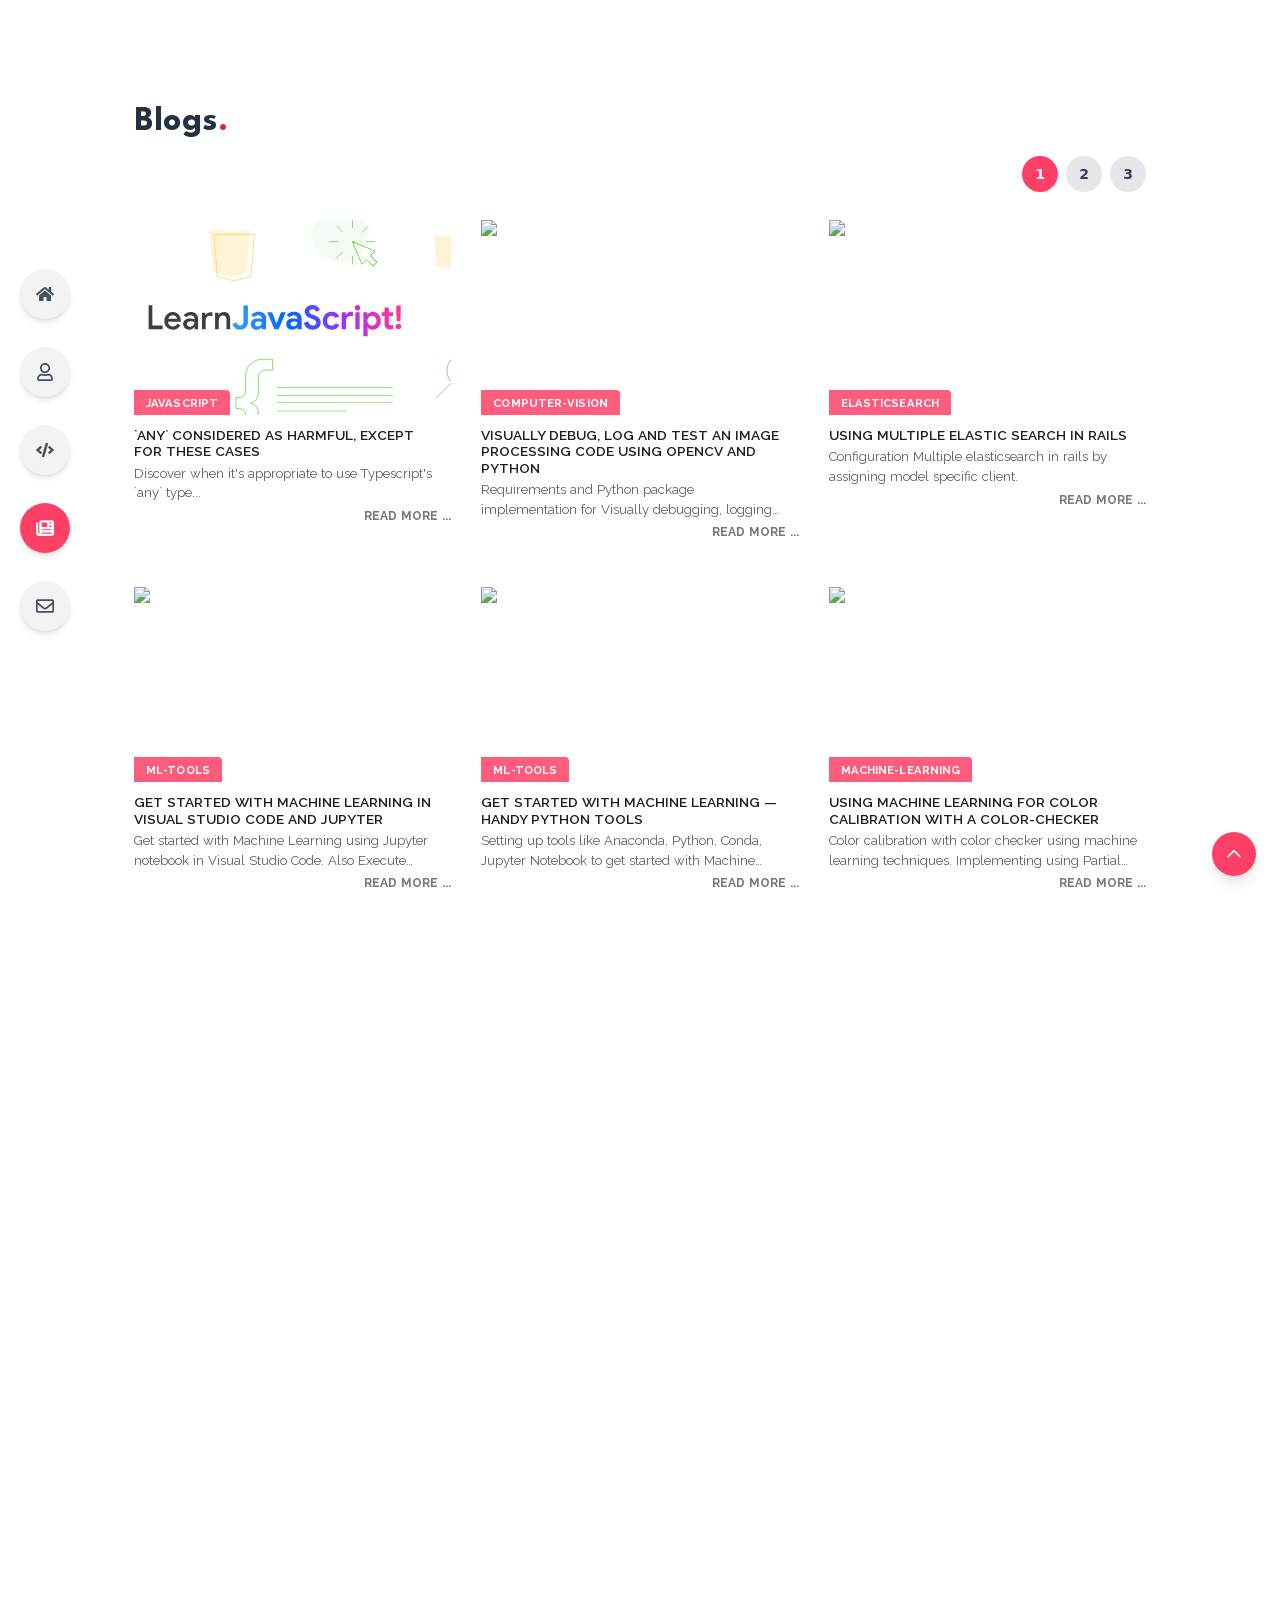
==== commit d0e6d56d: "Deploy 6c05c2e3eab5569b4eaf1f5f3c7b36c0b1767013" ====
--- a/index.html
+++ b/index.html
@@ -1,4 +1,4 @@
-<!DOCTYPE html><!--f4h_l5P6fTFdb6Q51Nyq0--><html lang="en" class="__variable_f367f3 __variable_4eebeb __variable_89f169 __variable_8b8a99 __variable_422609"><head><meta charSet="utf-8"/><meta name="viewport" content="width=device-width, initial-scale=1, maximum-scale=5"/><meta name="viewport" content="width=device-width, initial-scale=1"/><link rel="preload" href="./_next/static/media/630c17af355fa44e-s.p.woff2" as="font" crossorigin="" type="font/woff2"/><link rel="preload" href="./_next/static/media/c441a7a257a6e5bf-s.p.woff2" as="font" crossorigin="" type="font/woff2"/><link rel="preload" href="./_next/static/media/d121c670c7edb705-s.p.woff2" as="font" crossorigin="" type="font/woff2"/><link rel="preload" href="./_next/static/media/e4af272ccee01ff0-s.p.woff2" as="font" crossorigin="" type="font/woff2"/><link rel="preload" href="./_next/static/media/fb1cc161d0747b3d-s.p.woff2" as="font" crossorigin="" type="font/woff2"/><link rel="preload" as="image" href="./loader/img1.png"/><link rel="preload" as="image" href="./loader/img2.png"/><link rel="preload" as="image" href="./loader/img3.png"/><link rel="preload" as="image" href="./loader/img4.png"/><link rel="preload" as="image" href="https://navarasu.com/navarasu/img/i2i.9937d6d.svg"/><link rel="preload" as="image" href="https://navarasu.com/navarasu/img/vits.73b9758.svg"/><link rel="preload" as="image" href="https://navarasu.com/navarasu/img/prmti.a5f5ade.svg"/><link rel="preload" as="image" href="/zoho.svg"/><link rel="preload" as="image" href="https://raw.githubusercontent.com/navarasu/opencv-log/master/docs/assets/opencv-log-bl.png"/><link rel="preload" as="image" href="https://camo.githubusercontent.com/db809459d4309da32e322ec7e2e4761e2fbb86d0/68747470733a2f2f696d672e736869656c64732e696f2f707970692f762f6f70656e63762d6c6f672e737667"/><link rel="stylesheet" href="./_next/static/css/c33635246ccfed4c.css" data-precedence="next"/><link rel="stylesheet" href="./_next/static/css/862f65a2a7ad9d6f.css" data-precedence="next"/><link rel="stylesheet" href="./_next/static/css/1f2bc0f4654a641e.css" data-precedence="next"/><link rel="preload" as="script" fetchPriority="low" href="./_next/static/chunks/webpack-167b09372246570f.js"/><script src="./_next/static/chunks/4bd1b696-c023c6e3521b1417.js" async=""></script><script src="./_next/static/chunks/255-b7db9bb32538b0da.js" async=""></script><script src="./_next/static/chunks/main-app-9330111834009096.js" async=""></script><script src="./_next/static/chunks/53c13509-32d0cf3cad855f69.js" async=""></script><script src="./_next/static/chunks/8e1d74a4-3f990db6b76e91b6.js" async=""></script><script src="./_next/static/chunks/356-574de708605a46a1.js" async=""></script><script src="./_next/static/chunks/201-b726893a80e28202.js" async=""></script><script src="./_next/static/chunks/app/page-058f50f9328feb7c.js" async=""></script><link rel="preload" href="./navarasu/img/navarasu_mob.avif" as="image"/><link rel="preload" as="image" href="https://raw.githubusercontent.com/navarasu/serverless-ruby-layer/master/docs/assets/serverless-ruby-layer.png"/><link rel="preload" as="image" href="https://camo.githubusercontent.com/9e0472cd34722dbe4a66156caa4ea72a2a9f9d25/68747470733a2f2f696d672e736869656c64732e696f2f6e706d2f762f7365727665726c6573732d727562792d6c617965722e737667"/><link rel="preload" as="image" href="https://user-images.githubusercontent.com/20145075/119054213-e1635e80-b9e4-11eb-8a8a-b228c185121a.png"/><link rel="preload" as="image" href="https://img.shields.io/badge/vimplug-latest-blue"/><meta name="next-size-adjust" content=""/><link rel="preload" href="./navarasu/img/navarasu_desktop.avif" as="image" type="image/avif"/><link rel="preload" href="./navarasu/img/navarasu_tab.avif" as="image" type="image/avif"/><link rel="preload" href="./navarasu/img/navarasu_mob.avif" as="image" type="image/avif"/><link rel="dns-prefetch" href="//api.github.com"/><link rel="dns-prefetch" href="//raw.githubusercontent.com"/><link rel="dns-prefetch" href="//img.shields.io"/><link rel="dns-prefetch" href="//navarasu.com"/><title>Navarasu Portfolio</title><meta name="description" content="A portfolio by Navarasu showcasing open source work, blogs, and contact info."/><script defer="">
+<!DOCTYPE html><!--qmQPb5s7o6YO98xFc0P_c--><html lang="en" class="__variable_f367f3 __variable_4eebeb __variable_89f169 __variable_8b8a99 __variable_422609"><head><meta charSet="utf-8"/><meta name="viewport" content="width=device-width, initial-scale=1, maximum-scale=5"/><meta name="viewport" content="width=device-width, initial-scale=1"/><link rel="preload" href="./_next/static/media/630c17af355fa44e-s.p.woff2" as="font" crossorigin="" type="font/woff2"/><link rel="preload" href="./_next/static/media/c441a7a257a6e5bf-s.p.woff2" as="font" crossorigin="" type="font/woff2"/><link rel="preload" href="./_next/static/media/d121c670c7edb705-s.p.woff2" as="font" crossorigin="" type="font/woff2"/><link rel="preload" href="./_next/static/media/e4af272ccee01ff0-s.p.woff2" as="font" crossorigin="" type="font/woff2"/><link rel="preload" href="./_next/static/media/fb1cc161d0747b3d-s.p.woff2" as="font" crossorigin="" type="font/woff2"/><link rel="preload" as="image" href="./loader/img1.png"/><link rel="preload" as="image" href="./loader/img2.png"/><link rel="preload" as="image" href="./loader/img3.png"/><link rel="preload" as="image" href="./loader/img4.png"/><link rel="preload" as="image" href="https://navarasu.com/navarasu/img/i2i.9937d6d.svg"/><link rel="preload" as="image" href="https://navarasu.com/navarasu/img/vits.73b9758.svg"/><link rel="preload" as="image" href="https://navarasu.com/navarasu/img/prmti.a5f5ade.svg"/><link rel="preload" as="image" href="/zoho.svg"/><link rel="preload" as="image" href="https://raw.githubusercontent.com/navarasu/opencv-log/master/docs/assets/opencv-log-bl.png"/><link rel="preload" as="image" href="https://camo.githubusercontent.com/db809459d4309da32e322ec7e2e4761e2fbb86d0/68747470733a2f2f696d672e736869656c64732e696f2f707970692f762f6f70656e63762d6c6f672e737667"/><link rel="stylesheet" href="./_next/static/css/c33635246ccfed4c.css" data-precedence="next"/><link rel="stylesheet" href="./_next/static/css/5338c10da8c0658b.css" data-precedence="next"/><link rel="stylesheet" href="./_next/static/css/1f2bc0f4654a641e.css" data-precedence="next"/><link rel="preload" as="script" fetchPriority="low" href="./_next/static/chunks/webpack-167b09372246570f.js"/><script src="./_next/static/chunks/4bd1b696-c023c6e3521b1417.js" async=""></script><script src="./_next/static/chunks/255-b7db9bb32538b0da.js" async=""></script><script src="./_next/static/chunks/main-app-9330111834009096.js" async=""></script><script src="./_next/static/chunks/53c13509-32d0cf3cad855f69.js" async=""></script><script src="./_next/static/chunks/8e1d74a4-3f990db6b76e91b6.js" async=""></script><script src="./_next/static/chunks/356-574de708605a46a1.js" async=""></script><script src="./_next/static/chunks/201-b726893a80e28202.js" async=""></script><script src="./_next/static/chunks/app/page-d13ad6b6596d7d96.js" async=""></script><link rel="preload" href="./navarasu/img/navarasu_mob.avif" as="image"/><link rel="preload" as="image" href="https://raw.githubusercontent.com/navarasu/serverless-ruby-layer/master/docs/assets/serverless-ruby-layer.png"/><link rel="preload" as="image" href="https://camo.githubusercontent.com/9e0472cd34722dbe4a66156caa4ea72a2a9f9d25/68747470733a2f2f696d672e736869656c64732e696f2f6e706d2f762f7365727665726c6573732d727562792d6c617965722e737667"/><link rel="preload" as="image" href="https://user-images.githubusercontent.com/20145075/119054213-e1635e80-b9e4-11eb-8a8a-b228c185121a.png"/><link rel="preload" as="image" href="https://img.shields.io/badge/vimplug-latest-blue"/><meta name="next-size-adjust" content=""/><link rel="preload" href="./navarasu/img/navarasu_desktop.avif" as="image" type="image/avif"/><link rel="preload" href="./navarasu/img/navarasu_tab.avif" as="image" type="image/avif"/><link rel="preload" href="./navarasu/img/navarasu_mob.avif" as="image" type="image/avif"/><link rel="dns-prefetch" href="//api.github.com"/><link rel="dns-prefetch" href="//raw.githubusercontent.com"/><link rel="dns-prefetch" href="//img.shields.io"/><link rel="dns-prefetch" href="//navarasu.com"/><title>Navarasu Portfolio</title><meta name="description" content="A portfolio by Navarasu showcasing open source work, blogs, and contact info."/><script defer="">
           window.addEventListener('load', function () {
             if ('serviceWorker' in navigator) {
               navigator.serviceWorker.register('./sw.js')
@@ -6,12 +6,12 @@
                 .catch(e => console.log('SW registration failed:', e));
             }
           });
-        </script><script src="./_next/static/chunks/polyfills-42372ed130431b0a.js" noModule=""></script></head><body class="__variable_f367f3 __variable_4eebeb __variable_89f169 __variable_8b8a99 __variable_422609"><div hidden=""><!--$--><!--/$--></div><div class="fixed inset-0 z-50 bg-[#fcf1ee] flex flex-col items-center justify-center space-y-4"><p class="text-black text-2xl font-bold">Welcome!</p><div class="w-[80px] h-[80px] overflow-hidden relative"><div class="flex animate-train"><img src="./loader/img1.png" alt="Loader 0" class="w-[80px] h-[80px] object-contain" loading="eager"/><img src="./loader/img2.png" alt="Loader 1" class="w-[80px] h-[80px] object-contain" loading="eager"/><img src="./loader/img3.png" alt="Loader 2" class="w-[80px] h-[80px] object-contain" loading="eager"/><img src="./loader/img4.png" alt="Loader 3" class="w-[80px] h-[80px] object-contain" loading="eager"/><img src="./loader/img1.png" alt="Loader 4" class="w-[80px] h-[80px] object-contain" loading="eager"/></div></div></div><main class=" overflow-x-hidden transition-opacity duration-500 opacity-0"><section id="header"><section class="relative w-full h-[100vh]  overflow-hidden [@media(min-width:393px)_and_(max-width:767px)]:h-[94vh] overflow-hidden"><div class="absolute top-0 left-0 w-full h-full overflow-hidden z-[15] pointer-events-none"><img alt="Cloud" loading="lazy" width="1920" height="583" decoding="async" data-nimg="1" class=" absolute w-[1920px] h-[583px] min-w-[1920px] max-w-none cloud1 " style="color:transparent;bottom:-10px;animation:cloudAnimate 16s linear infinite" src="./navarasu/img/cloud1.webp"/><img alt="Cloud" loading="lazy" width="2049" height="1152" decoding="async" data-nimg="1" class=" absolute w-[2049px] h-[1152px] min-w-[2049px] max-w-none cloud2 " style="color:transparent;bottom:-15%;animation:cloudAnimate 24s linear infinite" src="./navarasu/img/cloud2.webp"/><img alt="Cloud" loading="lazy" width="2049" height="701" decoding="async" data-nimg="1" class=" absolute w-[2049px] h-[701px] min-w-[2049px] max-w-none cloud3 " style="color:transparent;bottom:-20%;animation:cloudAnimate 32s linear infinite" src="./navarasu/img/cloud3.webp"/><img alt="Cloud" loading="lazy" width="2049" height="815" decoding="async" data-nimg="1" class=" absolute w-[2049px] h-[815px] min-w-[2049px] max-w-none cloud4 " style="color:transparent;bottom:-20%;animation:cloudAnimate 40s linear infinite" src="./navarasu/img/cloud4.webp"/><style>
+        </script><script src="./_next/static/chunks/polyfills-42372ed130431b0a.js" noModule=""></script></head><body class="__variable_f367f3 __variable_4eebeb __variable_89f169 __variable_8b8a99 __variable_422609"><div hidden=""><!--$--><!--/$--></div><div class="fixed inset-0 z-50 bg-[#fcf1ee] flex flex-col items-center justify-center space-y-4"><p class="text-black text-2xl font-bold">Welcome!</p><div class="w-[80px] h-[80px] overflow-hidden relative"><div class="flex animate-train"><img src="./loader/img1.png" alt="Loader 0" class="w-[80px] h-[80px] object-contain" loading="eager"/><img src="./loader/img2.png" alt="Loader 1" class="w-[80px] h-[80px] object-contain" loading="eager"/><img src="./loader/img3.png" alt="Loader 2" class="w-[80px] h-[80px] object-contain" loading="eager"/><img src="./loader/img4.png" alt="Loader 3" class="w-[80px] h-[80px] object-contain" loading="eager"/><img src="./loader/img1.png" alt="Loader 4" class="w-[80px] h-[80px] object-contain" loading="eager"/></div></div></div><main class=" overflow-x-hidden transition-opacity duration-500 opacity-0"><section id="header"><section class="relative w-full min-h-[100vh] overflow-hidden [@media(min-width:393px)_and_(max-width:767px)]:h-[94vh] [@media(min-width:393px)_and_(max-width:767px)_and_(max-height:550px)]:h-[100vh]"><div class="absolute top-0 left-0 w-full h-full overflow-hidden z-[15] pointer-events-none"><img alt="Cloud" loading="lazy" width="1920" height="583" decoding="async" data-nimg="1" class=" absolute w-[1920px] h-[583px] min-w-[1920px] max-w-none cloud1 " style="color:transparent;bottom:-10px;animation:cloudAnimate 16s linear infinite" src="./navarasu/img/cloud1.webp"/><img alt="Cloud" loading="lazy" width="2049" height="1152" decoding="async" data-nimg="1" class=" absolute w-[2049px] h-[1152px] min-w-[2049px] max-w-none cloud2 " style="color:transparent;bottom:-15%;animation:cloudAnimate 24s linear infinite" src="./navarasu/img/cloud2.webp"/><img alt="Cloud" loading="lazy" width="2049" height="701" decoding="async" data-nimg="1" class=" absolute w-[2049px] h-[701px] min-w-[2049px] max-w-none cloud3 " style="color:transparent;bottom:-20%;animation:cloudAnimate 32s linear infinite" src="./navarasu/img/cloud3.webp"/><img alt="Cloud" loading="lazy" width="2049" height="815" decoding="async" data-nimg="1" class=" absolute w-[2049px] h-[815px] min-w-[2049px] max-w-none cloud4 " style="color:transparent;bottom:-20%;animation:cloudAnimate 40s linear infinite" src="./navarasu/img/cloud4.webp"/><style>
         @keyframes cloudAnimate {
           0%   { transform: translateX(-100%); }
           100% { transform: translateX(100%);  }
         }
-</style></div><picture class="absolute inset-0 z-0"><source media="(min-width: 1025px)" srcSet="./navarasu/img/navarasu_desktop.avif"/><source media="(min-width: 640px)" srcSet="./navarasu/img/navarasu_tab.avif"/><img alt="Responsive Background" loading="eager" width="800" height="150" decoding="async" data-nimg="1" class=" absolute inset-0 w-full h-full object-cover object-[0.01%]   " style="color:transparent;background-size:cover;background-position:50% 50%;background-repeat:no-repeat;background-image:url(&quot;data:image/svg+xml;charset=utf-8,%3Csvg xmlns=&#x27;http://www.w3.org/2000/svg&#x27; viewBox=&#x27;0 0 800 150&#x27;%3E%3Cfilter id=&#x27;b&#x27; color-interpolation-filters=&#x27;sRGB&#x27;%3E%3CfeGaussianBlur stdDeviation=&#x27;20&#x27;/%3E%3CfeColorMatrix values=&#x27;1 0 0 0 0 0 1 0 0 0 0 0 1 0 0 0 0 0 100 -1&#x27; result=&#x27;s&#x27;/%3E%3CfeFlood x=&#x27;0&#x27; y=&#x27;0&#x27; width=&#x27;100%25&#x27; height=&#x27;100%25&#x27;/%3E%3CfeComposite operator=&#x27;out&#x27; in=&#x27;s&#x27;/%3E%3CfeComposite in2=&#x27;SourceGraphic&#x27;/%3E%3CfeGaussianBlur stdDeviation=&#x27;20&#x27;/%3E%3C/filter%3E%3Cimage width=&#x27;100%25&#x27; height=&#x27;100%25&#x27; x=&#x27;0&#x27; y=&#x27;0&#x27; preserveAspectRatio=&#x27;none&#x27; style=&#x27;filter: url(%23b);&#x27; href=&#x27;[data-uri]&#x27;/%3E%3C/svg%3E&quot;)" src="./navarasu/img/navarasu_mob.avif"/></picture><div class="absolute inset-0 bg-[rgba(41,37,37,0.37)] z-10"></div><div class="absolute inset-0 z-30 grid grid-cols-10 grid-rows-7 py-5 px-4"><div class="col-start-3 col-span-9 row-start-3 md:col-start-6 md:row-start-3 lg:col-start-6 lg:row-start-3 xl:col-start-7 xl:row-start-3 text-left min-[576px]:max-[767px]:col-start-5 pl-4"><h1 class="font-[Satisfy,serif] text-white text-[72px] md:text-[80px] [@media(max-width:360px)]:text-[56px] ">Navarasu</h1><h2 class="px-2 font-[Raleway,sans-serif] text-[#eee] text-[28.8px] md:text-[2rem] lg:text-[2rem] leading-[1.2] font-normal tracking-[1px] [@media(max-width:365px)]:text-[24px] mb-[50px] [@media(min-width:393px)_and_(max-width:767px)]:mb-[80px] [@media(min-width:768px)_and_(max-width:1023px)]:mb-[50px] "><span>An Intense Seeker, Seeking a Profound Experience of<!-- --> </span><br class="hidden max-[992px]:block px-10"/><span><span class="text-[#eee]" data-testid="react-typed"><span></span></span></span></h2><a style="font-weight:600" class="font-[Raleway,sans-serif] inline-block px-[30px] h-[43px] leading-[46px] text-[15px] text-white rounded-[26px] bg-[#ff3366] hover:bg-[#e52e5f] transition font-semibold tracking-[0.5px] uppercase max-[992px]:px-[25px]" href="#about">about me</a></div></div><button class="fixed top-4 left-4 z-50 min-[992px]:hidden text-white text-2xl" aria-label="Open menu"><div class="w-[36.58px] h-[32px] bg-[#12121299] mt-2 flex items-center justify-center rounded-md"><svg stroke="currentColor" fill="currentColor" stroke-width="0" viewBox="0 0 448 512" class="text-white text-xl" height="1em" width="1em" xmlns="http://www.w3.org/2000/svg"><path d="M16 132h416c8.837 0 16-7.163 16-16V76c0-8.837-7.163-16-16-16H16C7.163 60 0 67.163 0 76v40c0 8.837 7.163 16 16 16zm0 160h416c8.837 0 16-7.163 16-16v-40c0-8.837-7.163-16-16-16H16c-8.837 0-16 7.163-16 16v40c0 8.837 7.163 16 16 16zm0 160h416c8.837 0 16-7.163 16-16v-40c0-8.837-7.163-16-16-16H16c-8.837 0-16 7.163-16 16v40c0 8.837 7.163 16 16 16z"></path></svg></div></button><header class="fixed top-0 left-0 h-full w-3/4 max-w-[220px] bg-black text-white z-50 transform transition-transform duration-700 ease-in-out -translate-x-full min-[992px]:hidden"><span class="fixed top-4 left-44 z-50"><button class="text-white" aria-label="Close menu"><h6>X</h6></button></span><div class="pt-10"><ul class="flex flex-col space-y-2 text-[20px] font-raleway px-4"><li class="mylist"><a href="#header" class="group flex items-center gap-3 px-4 py-4 rounded-full duration-700 text-[#fe4066] hover:bg-[#fe4066]"><span class="text-lg text-[#fe4066] group-hover:text-[#fe4066] transition-opacity duration-300"><svg stroke="currentColor" fill="currentColor" stroke-width="0" viewBox="0 0 576 512" height="1em" width="1em" xmlns="http://www.w3.org/2000/svg"><path d="M280.37 148.26L96 300.11V464a16 16 0 0 0 16 16l112.06-.29a16 16 0 0 0 15.92-16V368a16 16 0 0 1 16-16h64a16 16 0 0 1 16 16v95.64a16 16 0 0 0 16 16.05L464 480a16 16 0 0 0 16-16V300L295.67 148.26a12.19 12.19 0 0 0-15.3 0zM571.6 251.47L488 182.56V44.05a12 12 0 0 0-12-12h-56a12 12 0 0 0-12 12v72.61L318.47 43a48 48 0 0 0-61 0L4.34 251.47a12 12 0 0 0-1.6 16.9l25.5 31A12 12 0 0 0 45.15 301l235.22-193.74a12.19 12.19 0 0 1 15.3 0L530.9 301a12 12 0 0 0 16.9-1.6l25.5-31a12 12 0 0 0-1.7-16.93z"></path></svg></span><span class="font-medium text-[#fe4066] group-hover:text-white">Home</span></a></li><li class="mylist"><a href="#about" class="group flex items-center gap-3 px-4 py-4 rounded-full duration-700 text-white hover:text-white hover:bg-[#fe4066]"><span class="text-lg text-white group-hover:text-[#fe4066] transition-opacity duration-300"><svg stroke="currentColor" fill="currentColor" stroke-width="0" viewBox="0 0 448 512" height="1em" width="1em" xmlns="http://www.w3.org/2000/svg"><path d="M313.6 304c-28.7 0-42.5 16-89.6 16-47.1 0-60.8-16-89.6-16C60.2 304 0 364.2 0 438.4V464c0 26.5 21.5 48 48 48h352c26.5 0 48-21.5 48-48v-25.6c0-74.2-60.2-134.4-134.4-134.4zM400 464H48v-25.6c0-47.6 38.8-86.4 86.4-86.4 14.6 0 38.3 16 89.6 16 51.7 0 74.9-16 89.6-16 47.6 0 86.4 38.8 86.4 86.4V464zM224 288c79.5 0 144-64.5 144-144S303.5 0 224 0 80 64.5 80 144s64.5 144 144 144zm0-240c52.9 0 96 43.1 96 96s-43.1 96-96 96-96-43.1-96-96 43.1-96 96-96z"></path></svg></span><span class="font-medium text-white group-hover:text-white">About</span></a></li><li class="mylist"><a href="#opensources" class="group flex items-center gap-3 px-4 py-4 rounded-full duration-700 text-white hover:text-white hover:bg-[#fe4066]"><span class="text-lg text-white group-hover:text-[#fe4066] transition-opacity duration-300"><svg stroke="currentColor" fill="currentColor" stroke-width="0" viewBox="0 0 640 512" height="1em" width="1em" xmlns="http://www.w3.org/2000/svg"><path d="M278.9 511.5l-61-17.7c-6.4-1.8-10-8.5-8.2-14.9L346.2 8.7c1.8-6.4 8.5-10 14.9-8.2l61 17.7c6.4 1.8 10 8.5 8.2 14.9L293.8 503.3c-1.9 6.4-8.5 10.1-14.9 8.2zm-114-112.2l43.5-46.4c4.6-4.9 4.3-12.7-.8-17.2L117 256l90.6-79.7c5.1-4.5 5.5-12.3.8-17.2l-43.5-46.4c-4.5-4.8-12.1-5.1-17-.5L3.8 247.2c-5.1 4.7-5.1 12.8 0 17.5l144.1 135.1c4.9 4.6 12.5 4.4 17-.5zm327.2.6l144.1-135.1c5.1-4.7 5.1-12.8 0-17.5L492.1 112.1c-4.8-4.5-12.4-4.3-17 .5L431.6 159c-4.6 4.9-4.3 12.7.8 17.2L523 256l-90.6 79.7c-5.1 4.5-5.5 12.3-.8 17.2l43.5 46.4c4.5 4.9 12.1 5.1 17 .6z"></path></svg></span><span class="font-medium text-white group-hover:text-white">Open Source</span></a></li><li class="mylist"><a href="#blog" class="group flex items-center gap-3 px-4 py-4 rounded-full duration-700 text-white hover:text-white hover:bg-[#fe4066]"><span class="text-lg text-white group-hover:text-[#fe4066] transition-opacity duration-300"><svg stroke="currentColor" fill="currentColor" stroke-width="0" viewBox="0 0 512 512" height="1em" width="1em" xmlns="http://www.w3.org/2000/svg"><path d="M96 96c0-35.3 28.7-64 64-64l288 0c35.3 0 64 28.7 64 64l0 320c0 35.3-28.7 64-64 64L80 480c-44.2 0-80-35.8-80-80L0 128c0-17.7 14.3-32 32-32s32 14.3 32 32l0 272c0 8.8 7.2 16 16 16s16-7.2 16-16L96 96zm64 24l0 80c0 13.3 10.7 24 24 24l112 0c13.3 0 24-10.7 24-24l0-80c0-13.3-10.7-24-24-24L184 96c-13.3 0-24 10.7-24 24zm208-8c0 8.8 7.2 16 16 16l48 0c8.8 0 16-7.2 16-16s-7.2-16-16-16l-48 0c-8.8 0-16 7.2-16 16zm0 96c0 8.8 7.2 16 16 16l48 0c8.8 0 16-7.2 16-16s-7.2-16-16-16l-48 0c-8.8 0-16 7.2-16 16zM160 304c0 8.8 7.2 16 16 16l256 0c8.8 0 16-7.2 16-16s-7.2-16-16-16l-256 0c-8.8 0-16 7.2-16 16zm0 96c0 8.8 7.2 16 16 16l256 0c8.8 0 16-7.2 16-16s-7.2-16-16-16l-256 0c-8.8 0-16 7.2-16 16z"></path></svg></span><span class="font-medium text-white group-hover:text-white">Blog</span></a></li><li class="mylist"><a href="#contact" class="group flex items-center gap-3 px-4 py-4 rounded-full duration-700 text-white hover:text-white hover:bg-[#fe4066]"><span class="text-lg text-white group-hover:text-[#fe4066] transition-opacity duration-300"><svg stroke="currentColor" fill="currentColor" stroke-width="0" viewBox="0 0 512 512" height="1em" width="1em" xmlns="http://www.w3.org/2000/svg"><path d="M464 64H48C21.49 64 0 85.49 0 112v288c0 26.51 21.49 48 48 48h416c26.51 0 48-21.49 48-48V112c0-26.51-21.49-48-48-48zm0 48v40.805c-22.422 18.259-58.168 46.651-134.587 106.49-16.841 13.247-50.201 45.072-73.413 44.701-23.208.375-56.579-31.459-73.413-44.701C106.18 199.465 70.425 171.067 48 152.805V112h416zM48 400V214.398c22.914 18.251 55.409 43.862 104.938 82.646 21.857 17.205 60.134 55.186 103.062 54.955 42.717.231 80.509-37.199 103.053-54.947 49.528-38.783 82.032-64.401 104.947-82.653V400H48z"></path></svg></span><span class="font-medium text-white group-hover:text-white">Contact</span></a></li></ul></div></header><nav class="mt-48 hidden min-[992px]:grid fixed mt-40px left-3 z-40 gap-7 p-2 rounded-lg text-[#45505b]"><a href="#header" class="group relative w-[50px] h-[50px] flex items-center rounded-full transition-all duration-700 overflow-visible 
+</style></div><picture class="absolute inset-0 z-0"><source media="(min-width: 1025px)" srcSet="./navarasu/img/navarasu_desktop.avif"/><source media="(min-width: 640px)" srcSet="./navarasu/img/navarasu_tab.avif"/><img alt="Responsive Background" loading="eager" width="800" height="150" decoding="async" data-nimg="1" class=" absolute inset-0 w-full h-full object-cover object-[0.01%]   " style="color:transparent;background-size:cover;background-position:50% 50%;background-repeat:no-repeat;background-image:url(&quot;data:image/svg+xml;charset=utf-8,%3Csvg xmlns=&#x27;http://www.w3.org/2000/svg&#x27; viewBox=&#x27;0 0 800 150&#x27;%3E%3Cfilter id=&#x27;b&#x27; color-interpolation-filters=&#x27;sRGB&#x27;%3E%3CfeGaussianBlur stdDeviation=&#x27;20&#x27;/%3E%3CfeColorMatrix values=&#x27;1 0 0 0 0 0 1 0 0 0 0 0 1 0 0 0 0 0 100 -1&#x27; result=&#x27;s&#x27;/%3E%3CfeFlood x=&#x27;0&#x27; y=&#x27;0&#x27; width=&#x27;100%25&#x27; height=&#x27;100%25&#x27;/%3E%3CfeComposite operator=&#x27;out&#x27; in=&#x27;s&#x27;/%3E%3CfeComposite in2=&#x27;SourceGraphic&#x27;/%3E%3CfeGaussianBlur stdDeviation=&#x27;20&#x27;/%3E%3C/filter%3E%3Cimage width=&#x27;100%25&#x27; height=&#x27;100%25&#x27; x=&#x27;0&#x27; y=&#x27;0&#x27; preserveAspectRatio=&#x27;none&#x27; style=&#x27;filter: url(%23b);&#x27; href=&#x27;[data-uri]&#x27;/%3E%3C/svg%3E&quot;)" src="./navarasu/img/navarasu_mob.avif"/></picture><div class="absolute inset-0 bg-[rgba(41,37,37,0.37)] z-10"></div><div class="absolute inset-0 z-30 grid grid-cols-10 grid-rows-7 py-5 px-4"><div class="col-start-4 col-span-10 row-start-3 md:col-start-7 md:row-start-3 lg:col-start-7 lg:row-start-3 xl:col-start-7 xl:row-start-3 text-left min-[576px]:max-[767px]:col-start-5 pl-4"><h1 class="font-satisfy text-white text-[72px] md:text-[80px] [@media(max-width:360px)]:text-[56px]  ">Navarasu</h1><h2 class="font-[Raleway,sans-serif] text-[#eee] text-[28.8px] md:text-[2rem] lg:text-[2rem] leading-[1.2] font-normal tracking-[1px] [@media(max-width:365px)]:text-[24px] mb-[30px] [@media(min-width:393px)_and_(max-width:767px)]:mb-[40px] [@media(min-width:768px)_and_(max-width:1023px)]:mb-[30px] "><span>An Intense Seeker, Seeking a Profound Experience of<!-- --> </span><br class="hidden max-[992px]:block px-10"/><span><span class="text-[#eee]" data-testid="react-typed"><span></span></span></span></h2><a style="font-weight:600" class="font-raleway inline-block px-[30px] h-[43px] leading-[46px] text-[15px] text-white rounded-[26px] bg-[#ff3366] hover:bg-[#e52e5f] transition font-semibold tracking-[0.5px] uppercase max-[992px]:px-[25px]" href="#about">about me</a></div></div><button class="fixed top-4 left-4 z-50 min-[992px]:hidden text-white text-2xl" aria-label="Open menu"><div class="w-[36.58px] h-[32px] bg-[#12121299] mt-2 flex items-center justify-center rounded-md"><svg stroke="currentColor" fill="currentColor" stroke-width="0" viewBox="0 0 448 512" class="text-white text-xl" height="1em" width="1em" xmlns="http://www.w3.org/2000/svg"><path d="M16 132h416c8.837 0 16-7.163 16-16V76c0-8.837-7.163-16-16-16H16C7.163 60 0 67.163 0 76v40c0 8.837 7.163 16 16 16zm0 160h416c8.837 0 16-7.163 16-16v-40c0-8.837-7.163-16-16-16H16c-8.837 0-16 7.163-16 16v40c0 8.837 7.163 16 16 16zm0 160h416c8.837 0 16-7.163 16-16v-40c0-8.837-7.163-16-16-16H16c-8.837 0-16 7.163-16 16v40c0 8.837 7.163 16 16 16z"></path></svg></div></button><header class="fixed top-0 left-0 h-full w-3/4 max-w-[220px] bg-black text-white z-50 transform transition-transform duration-700 ease-in-out -translate-x-full min-[992px]:hidden"><span class="fixed top-4 left-44 z-50"><button class="text-white" aria-label="Close menu"><h6>X</h6></button></span><div class="pt-16"><ul class="flex flex-col space-y-4 text-[20px] font-raleway px-4"><li class="mylist"><a href="#header" class="group flex items-center gap-3 px-4 py-4 rounded-full duration-700 text-[#fe4066] hover:bg-[#fe4066]"><span class="text-lg text-[#fe4066] group-hover:text-[#fe4066] transition-opacity duration-300"><svg stroke="currentColor" fill="currentColor" stroke-width="0" viewBox="0 0 576 512" height="1em" width="1em" xmlns="http://www.w3.org/2000/svg"><path d="M280.37 148.26L96 300.11V464a16 16 0 0 0 16 16l112.06-.29a16 16 0 0 0 15.92-16V368a16 16 0 0 1 16-16h64a16 16 0 0 1 16 16v95.64a16 16 0 0 0 16 16.05L464 480a16 16 0 0 0 16-16V300L295.67 148.26a12.19 12.19 0 0 0-15.3 0zM571.6 251.47L488 182.56V44.05a12 12 0 0 0-12-12h-56a12 12 0 0 0-12 12v72.61L318.47 43a48 48 0 0 0-61 0L4.34 251.47a12 12 0 0 0-1.6 16.9l25.5 31A12 12 0 0 0 45.15 301l235.22-193.74a12.19 12.19 0 0 1 15.3 0L530.9 301a12 12 0 0 0 16.9-1.6l25.5-31a12 12 0 0 0-1.7-16.93z"></path></svg></span><span class="font-medium text-[#fe4066] group-hover:text-white">Home</span></a></li><li class="mylist"><a href="#about" class="group flex items-center gap-3 px-4 py-4 rounded-full duration-700 text-white hover:text-white hover:bg-[#fe4066]"><span class="text-lg text-white group-hover:text-[#fe4066] transition-opacity duration-300"><svg stroke="currentColor" fill="currentColor" stroke-width="0" viewBox="0 0 448 512" height="1em" width="1em" xmlns="http://www.w3.org/2000/svg"><path d="M313.6 304c-28.7 0-42.5 16-89.6 16-47.1 0-60.8-16-89.6-16C60.2 304 0 364.2 0 438.4V464c0 26.5 21.5 48 48 48h352c26.5 0 48-21.5 48-48v-25.6c0-74.2-60.2-134.4-134.4-134.4zM400 464H48v-25.6c0-47.6 38.8-86.4 86.4-86.4 14.6 0 38.3 16 89.6 16 51.7 0 74.9-16 89.6-16 47.6 0 86.4 38.8 86.4 86.4V464zM224 288c79.5 0 144-64.5 144-144S303.5 0 224 0 80 64.5 80 144s64.5 144 144 144zm0-240c52.9 0 96 43.1 96 96s-43.1 96-96 96-96-43.1-96-96 43.1-96 96-96z"></path></svg></span><span class="font-medium text-white group-hover:text-white">About</span></a></li><li class="mylist"><a href="#opensources" class="group flex items-center gap-3 px-4 py-4 rounded-full duration-700 text-white hover:text-white hover:bg-[#fe4066]"><span class="text-lg text-white group-hover:text-[#fe4066] transition-opacity duration-300"><svg stroke="currentColor" fill="currentColor" stroke-width="0" viewBox="0 0 640 512" height="1em" width="1em" xmlns="http://www.w3.org/2000/svg"><path d="M278.9 511.5l-61-17.7c-6.4-1.8-10-8.5-8.2-14.9L346.2 8.7c1.8-6.4 8.5-10 14.9-8.2l61 17.7c6.4 1.8 10 8.5 8.2 14.9L293.8 503.3c-1.9 6.4-8.5 10.1-14.9 8.2zm-114-112.2l43.5-46.4c4.6-4.9 4.3-12.7-.8-17.2L117 256l90.6-79.7c5.1-4.5 5.5-12.3.8-17.2l-43.5-46.4c-4.5-4.8-12.1-5.1-17-.5L3.8 247.2c-5.1 4.7-5.1 12.8 0 17.5l144.1 135.1c4.9 4.6 12.5 4.4 17-.5zm327.2.6l144.1-135.1c5.1-4.7 5.1-12.8 0-17.5L492.1 112.1c-4.8-4.5-12.4-4.3-17 .5L431.6 159c-4.6 4.9-4.3 12.7.8 17.2L523 256l-90.6 79.7c-5.1 4.5-5.5 12.3-.8 17.2l43.5 46.4c4.5 4.9 12.1 5.1 17 .6z"></path></svg></span><span class="font-medium text-white group-hover:text-white">Open Source</span></a></li><li class="mylist"><a href="#blogs" class="group flex items-center gap-3 px-4 py-4 rounded-full duration-700 text-white hover:text-white hover:bg-[#fe4066]"><span class="text-lg text-white group-hover:text-[#fe4066] transition-opacity duration-300"><svg stroke="currentColor" fill="currentColor" stroke-width="0" viewBox="0 0 512 512" height="1em" width="1em" xmlns="http://www.w3.org/2000/svg"><path d="M96 96c0-35.3 28.7-64 64-64l288 0c35.3 0 64 28.7 64 64l0 320c0 35.3-28.7 64-64 64L80 480c-44.2 0-80-35.8-80-80L0 128c0-17.7 14.3-32 32-32s32 14.3 32 32l0 272c0 8.8 7.2 16 16 16s16-7.2 16-16L96 96zm64 24l0 80c0 13.3 10.7 24 24 24l112 0c13.3 0 24-10.7 24-24l0-80c0-13.3-10.7-24-24-24L184 96c-13.3 0-24 10.7-24 24zm208-8c0 8.8 7.2 16 16 16l48 0c8.8 0 16-7.2 16-16s-7.2-16-16-16l-48 0c-8.8 0-16 7.2-16 16zm0 96c0 8.8 7.2 16 16 16l48 0c8.8 0 16-7.2 16-16s-7.2-16-16-16l-48 0c-8.8 0-16 7.2-16 16zM160 304c0 8.8 7.2 16 16 16l256 0c8.8 0 16-7.2 16-16s-7.2-16-16-16l-256 0c-8.8 0-16 7.2-16 16zm0 96c0 8.8 7.2 16 16 16l256 0c8.8 0 16-7.2 16-16s-7.2-16-16-16l-256 0c-8.8 0-16 7.2-16 16z"></path></svg></span><span class="font-medium text-white group-hover:text-white">Blog</span></a></li><li class="mylist"><a href="#contact" class="group flex items-center gap-3 px-4 py-4 rounded-full duration-700 text-white hover:text-white hover:bg-[#fe4066]"><span class="text-lg text-white group-hover:text-[#fe4066] transition-opacity duration-300"><svg stroke="currentColor" fill="currentColor" stroke-width="0" viewBox="0 0 512 512" height="1em" width="1em" xmlns="http://www.w3.org/2000/svg"><path d="M464 64H48C21.49 64 0 85.49 0 112v288c0 26.51 21.49 48 48 48h416c26.51 0 48-21.49 48-48V112c0-26.51-21.49-48-48-48zm0 48v40.805c-22.422 18.259-58.168 46.651-134.587 106.49-16.841 13.247-50.201 45.072-73.413 44.701-23.208.375-56.579-31.459-73.413-44.701C106.18 199.465 70.425 171.067 48 152.805V112h416zM48 400V214.398c22.914 18.251 55.409 43.862 104.938 82.646 21.857 17.205 60.134 55.186 103.062 54.955 42.717.231 80.509-37.199 103.053-54.947 49.528-38.783 82.032-64.401 104.947-82.653V400H48z"></path></svg></span><span class="font-medium text-white group-hover:text-white">Contact</span></a></li></ul></div></header><nav class="hidden min-[992px]:grid fixed top-1/2 -translate-y-1/2 left-3 z-40 gap-7 p-2 rounded-lg text-[#45505b] "><a href="#header" class="group relative w-[50px] h-[50px] flex items-center rounded-full transition-all duration-700 overflow-visible 
                 hover:w-[130px] 
                 hover:bg-[#fe4066] px-4 
                 bg-[#fe4066] text-white shadow-md cursor-pointer"><span class="absolute left-4 top-1/2 transform -translate-y-1/2 text-lg z-10"><svg stroke="currentColor" fill="currentColor" stroke-width="0" viewBox="0 0 576 512" height="1em" width="1em" xmlns="http://www.w3.org/2000/svg"><path d="M280.37 148.26L96 300.11V464a16 16 0 0 0 16 16l112.06-.29a16 16 0 0 0 15.92-16V368a16 16 0 0 1 16-16h64a16 16 0 0 1 16 16v95.64a16 16 0 0 0 16 16.05L464 480a16 16 0 0 0 16-16V300L295.67 148.26a12.19 12.19 0 0 0-15.3 0zM571.6 251.47L488 182.56V44.05a12 12 0 0 0-12-12h-56a12 12 0 0 0-12 12v72.61L318.47 43a48 48 0 0 0-61 0L4.34 251.47a12 12 0 0 0-1.6 16.9l25.5 31A12 12 0 0 0 45.15 301l235.22-193.74a12.19 12.19 0 0 1 15.3 0L530.9 301a12 12 0 0 0 16.9-1.6l25.5-31a12 12 0 0 0-1.7-16.93z"></path></svg></span><span class="__className_43a4f3 ml-8 opacity-0 group-hover:opacity-100 transition-opacity duration-700 whitespace-nowrap text-[17.6px]">Home</span></a><a href="#about" class="group relative w-[50px] h-[50px] flex items-center rounded-full transition-all duration-700 overflow-visible 
@@ -20,10 +20,10 @@
                 bg-[#f2f3f5] hover:text-white shadow-md cursor-pointer"><span class="absolute left-4 top-1/2 transform -translate-y-1/2 text-lg z-10"><svg stroke="currentColor" fill="currentColor" stroke-width="0" viewBox="0 0 448 512" height="1em" width="1em" xmlns="http://www.w3.org/2000/svg"><path d="M313.6 304c-28.7 0-42.5 16-89.6 16-47.1 0-60.8-16-89.6-16C60.2 304 0 364.2 0 438.4V464c0 26.5 21.5 48 48 48h352c26.5 0 48-21.5 48-48v-25.6c0-74.2-60.2-134.4-134.4-134.4zM400 464H48v-25.6c0-47.6 38.8-86.4 86.4-86.4 14.6 0 38.3 16 89.6 16 51.7 0 74.9-16 89.6-16 47.6 0 86.4 38.8 86.4 86.4V464zM224 288c79.5 0 144-64.5 144-144S303.5 0 224 0 80 64.5 80 144s64.5 144 144 144zm0-240c52.9 0 96 43.1 96 96s-43.1 96-96 96-96-43.1-96-96 43.1-96 96-96z"></path></svg></span><span class="__className_43a4f3 ml-8 opacity-0 group-hover:opacity-100 transition-opacity duration-700 whitespace-nowrap text-[17.6px]">About</span></a><a href="#opensources" class="group relative w-[50px] h-[50px] flex items-center rounded-full transition-all duration-700 overflow-visible 
                 hover:w-[170px] 
                 hover:bg-[#fe4066] px-4 
-                bg-[#f2f3f5] hover:text-white shadow-md cursor-pointer"><span class="absolute left-4 top-1/2 transform -translate-y-1/2 text-lg z-10"><svg stroke="currentColor" fill="currentColor" stroke-width="0" viewBox="0 0 640 512" height="1em" width="1em" xmlns="http://www.w3.org/2000/svg"><path d="M278.9 511.5l-61-17.7c-6.4-1.8-10-8.5-8.2-14.9L346.2 8.7c1.8-6.4 8.5-10 14.9-8.2l61 17.7c6.4 1.8 10 8.5 8.2 14.9L293.8 503.3c-1.9 6.4-8.5 10.1-14.9 8.2zm-114-112.2l43.5-46.4c4.6-4.9 4.3-12.7-.8-17.2L117 256l90.6-79.7c5.1-4.5 5.5-12.3.8-17.2l-43.5-46.4c-4.5-4.8-12.1-5.1-17-.5L3.8 247.2c-5.1 4.7-5.1 12.8 0 17.5l144.1 135.1c4.9 4.6 12.5 4.4 17-.5zm327.2.6l144.1-135.1c5.1-4.7 5.1-12.8 0-17.5L492.1 112.1c-4.8-4.5-12.4-4.3-17 .5L431.6 159c-4.6 4.9-4.3 12.7.8 17.2L523 256l-90.6 79.7c-5.1 4.5-5.5 12.3-.8 17.2l43.5 46.4c4.5 4.9 12.1 5.1 17 .6z"></path></svg></span><span class="__className_43a4f3 ml-8 opacity-0 group-hover:opacity-100 transition-opacity duration-700 whitespace-nowrap text-[17.6px]">Open Source</span></a><a href="#blog" class="group relative w-[50px] h-[50px] flex items-center rounded-full transition-all duration-700 overflow-visible 
+                bg-[#f2f3f5] hover:text-white shadow-md cursor-pointer"><span class="absolute left-4 top-1/2 transform -translate-y-1/2 text-lg z-10"><svg stroke="currentColor" fill="currentColor" stroke-width="0" viewBox="0 0 640 512" height="1em" width="1em" xmlns="http://www.w3.org/2000/svg"><path d="M278.9 511.5l-61-17.7c-6.4-1.8-10-8.5-8.2-14.9L346.2 8.7c1.8-6.4 8.5-10 14.9-8.2l61 17.7c6.4 1.8 10 8.5 8.2 14.9L293.8 503.3c-1.9 6.4-8.5 10.1-14.9 8.2zm-114-112.2l43.5-46.4c4.6-4.9 4.3-12.7-.8-17.2L117 256l90.6-79.7c5.1-4.5 5.5-12.3.8-17.2l-43.5-46.4c-4.5-4.8-12.1-5.1-17-.5L3.8 247.2c-5.1 4.7-5.1 12.8 0 17.5l144.1 135.1c4.9 4.6 12.5 4.4 17-.5zm327.2.6l144.1-135.1c5.1-4.7 5.1-12.8 0-17.5L492.1 112.1c-4.8-4.5-12.4-4.3-17 .5L431.6 159c-4.6 4.9-4.3 12.7.8 17.2L523 256l-90.6 79.7c-5.1 4.5-5.5 12.3-.8 17.2l43.5 46.4c4.5 4.9 12.1 5.1 17 .6z"></path></svg></span><span class="__className_43a4f3 ml-8 opacity-0 group-hover:opacity-100 transition-opacity duration-700 whitespace-nowrap text-[17.6px]">Open Source</span></a><a href="#blogs" class="group relative w-[50px] h-[50px] flex items-center rounded-full transition-all duration-700 overflow-visible 
                 hover:w-[130px] 
                 hover:bg-[#fe4066] px-4 
                 bg-[#f2f3f5] hover:text-white shadow-md cursor-pointer"><span class="absolute left-4 top-1/2 transform -translate-y-1/2 text-lg z-10"><svg stroke="currentColor" fill="currentColor" stroke-width="0" viewBox="0 0 512 512" height="1em" width="1em" xmlns="http://www.w3.org/2000/svg"><path d="M96 96c0-35.3 28.7-64 64-64l288 0c35.3 0 64 28.7 64 64l0 320c0 35.3-28.7 64-64 64L80 480c-44.2 0-80-35.8-80-80L0 128c0-17.7 14.3-32 32-32s32 14.3 32 32l0 272c0 8.8 7.2 16 16 16s16-7.2 16-16L96 96zm64 24l0 80c0 13.3 10.7 24 24 24l112 0c13.3 0 24-10.7 24-24l0-80c0-13.3-10.7-24-24-24L184 96c-13.3 0-24 10.7-24 24zm208-8c0 8.8 7.2 16 16 16l48 0c8.8 0 16-7.2 16-16s-7.2-16-16-16l-48 0c-8.8 0-16 7.2-16 16zm0 96c0 8.8 7.2 16 16 16l48 0c8.8 0 16-7.2 16-16s-7.2-16-16-16l-48 0c-8.8 0-16 7.2-16 16zM160 304c0 8.8 7.2 16 16 16l256 0c8.8 0 16-7.2 16-16s-7.2-16-16-16l-256 0c-8.8 0-16 7.2-16 16zm0 96c0 8.8 7.2 16 16 16l256 0c8.8 0 16-7.2 16-16s-7.2-16-16-16l-256 0c-8.8 0-16 7.2-16 16z"></path></svg></span><span class="__className_43a4f3 ml-8 opacity-0 group-hover:opacity-100 transition-opacity duration-700 whitespace-nowrap text-[17.6px]">Blog</span></a><a href="#contact" class="group relative w-[50px] h-[50px] flex items-center rounded-full transition-all duration-700 overflow-visible 
                 hover:w-[130px] 
                 hover:bg-[#fe4066] px-4 
-                bg-[#f2f3f5] hover:text-white shadow-md cursor-pointer"><span class="absolute left-4 top-1/2 transform -translate-y-1/2 text-lg z-10"><svg stroke="currentColor" fill="currentColor" stroke-width="0" viewBox="0 0 512 512" height="1em" width="1em" xmlns="http://www.w3.org/2000/svg"><path d="M464 64H48C21.49 64 0 85.49 0 112v288c0 26.51 21.49 48 48 48h416c26.51 0 48-21.49 48-48V112c0-26.51-21.49-48-48-48zm0 48v40.805c-22.422 18.259-58.168 46.651-134.587 106.49-16.841 13.247-50.201 45.072-73.413 44.701-23.208.375-56.579-31.459-73.413-44.701C106.18 199.465 70.425 171.067 48 152.805V112h416zM48 400V214.398c22.914 18.251 55.409 43.862 104.938 82.646 21.857 17.205 60.134 55.186 103.062 54.955 42.717.231 80.509-37.199 103.053-54.947 49.528-38.783 82.032-64.401 104.947-82.653V400H48z"></path></svg></span><span class="__className_43a4f3 ml-8 opacity-0 group-hover:opacity-100 transition-opacity duration-700 whitespace-nowrap text-[17.6px]">Contact</span></a></nav></section></section><section id="about"><div><div class="mx-auto px-2 py-4 w-full sm:max-w-[540px] md:max-w-[720px] lg:max-w-[960px] xl:max-w-[1140px] "><div class="flex flex-wrap justify-between py-12 px-4 sm:p-12"><div class="w-full"><div class="font-spartan text-[#233142] font-semibold capitalize text-[35px] leading-[20px] tracking-[0.02em] py-12 ml-4 "><h3>About Me<span class="text-red-600">.</span></h3></div></div><div class="w-full sm:w-5/12 lg:w-1/3  xl:w-[25%] px-[15px] "><div class=""><div class=""><img alt="Navarasu" loading="lazy" width="400" height="570" decoding="async" data-nimg="1" class=" w-full h-auto max-w-full align-middle border-0 m-0 box-border bg-[#cccccc]" style="color:transparent;max-width:100%" src="./navarasu/img/navarasu.webp"/></div><div class=" pt-2 text-center bg-white tracking-[1px]"><h4 class="font-raleway font-bold my-[0.6rem] text-[1.6rem] leading-[1.2] text-[#1e4356]">Navarasu</h4><span class="font-raleway italic block text-[1.2rem] text-[#1e4356]">Solution Architect</span><ul class="social my-[1.2rem] pl-0"><li class="inline-block mb-2 mx-1"><a href="https://github.com/navarasu" target="_blank" rel="noopener noreferrer" aria-label="GitHub" class="text-[#233142] w-9 h-9 max-[574px]:w-10 max-[574px]:h-10 bg-[#EEF2F6] inline-flex items-center justify-center rounded-full"><svg stroke="currentColor" fill="currentColor" stroke-width="0" viewBox="0 0 496 512" class="text-[1em] max-[574px]:text-[1.1em]" height="1em" width="1em" xmlns="http://www.w3.org/2000/svg"><path d="M165.9 397.4c0 2-2.3 3.6-5.2 3.6-3.3.3-5.6-1.3-5.6-3.6 0-2 2.3-3.6 5.2-3.6 3-.3 5.6 1.3 5.6 3.6zm-31.1-4.5c-.7 2 1.3 4.3 4.3 4.9 2.6 1 5.6 0 6.2-2s-1.3-4.3-4.3-5.2c-2.6-.7-5.5.3-6.2 2.3zm44.2-1.7c-2.9.7-4.9 2.6-4.6 4.9.3 2 2.9 3.3 5.9 2.6 2.9-.7 4.9-2.6 4.6-4.6-.3-1.9-3-3.2-5.9-2.9zM244.8 8C106.1 8 0 113.3 0 252c0 110.9 69.8 205.8 169.5 239.2 12.8 2.3 17.3-5.6 17.3-12.1 0-6.2-.3-40.4-.3-61.4 0 0-70 15-84.7-29.8 0 0-11.4-29.1-27.8-36.6 0 0-22.9-15.7 1.6-15.4 0 0 24.9 2 38.6 25.8 21.9 38.6 58.6 27.5 72.9 20.9 2.3-16 8.8-27.1 16-33.7-55.9-6.2-112.3-14.3-112.3-110.5 0-27.5 7.6-41.3 23.6-58.9-2.6-6.5-11.1-33.3 2.6-67.9 20.9-6.5 69 27 69 27 20-5.6 41.5-8.5 62.8-8.5s42.8 2.9 62.8 8.5c0 0 48.1-33.6 69-27 13.7 34.7 5.2 61.4 2.6 67.9 16 17.7 25.8 31.5 25.8 58.9 0 96.5-58.9 104.2-114.8 110.5 9.2 7.9 17 22.9 17 46.4 0 33.7-.3 75.4-.3 83.6 0 6.5 4.6 14.4 17.3 12.1C428.2 457.8 496 362.9 496 252 496 113.3 383.5 8 244.8 8zM97.2 352.9c-1.3 1-1 3.3.7 5.2 1.6 1.6 3.9 2.3 5.2 1 1.3-1 1-3.3-.7-5.2-1.6-1.6-3.9-2.3-5.2-1zm-10.8-8.1c-.7 1.3.3 2.9 2.3 3.9 1.6 1 3.6.7 4.3-.7.7-1.3-.3-2.9-2.3-3.9-2-.6-3.6-.3-4.3.7zm32.4 35.6c-1.6 1.3-1 4.3 1.3 6.2 2.3 2.3 5.2 2.6 6.5 1 1.3-1.3.7-4.3-1.3-6.2-2.2-2.3-5.2-2.6-6.5-1zm-11.4-14.7c-1.6 1-1.6 3.6 0 5.9 1.6 2.3 4.3 3.3 5.6 2.3 1.6-1.3 1.6-3.9 0-6.2-1.4-2.3-4-3.3-5.6-2z"></path></svg></a></li><li class="inline-block mb-2 mx-1"><a href="https://medium.com/@navarasu" target="_blank" rel="noopener noreferrer" aria-label="Medium" class="text-[#233142] w-9 h-9 max-[574px]:w-10 max-[574px]:h-10 bg-[#EEF2F6] inline-flex items-center justify-center rounded-full"><svg stroke="currentColor" fill="currentColor" stroke-width="0" viewBox="0 0 448 512" class="text-[1em] max-[574px]:text-[1.1em]" height="1em" width="1em" xmlns="http://www.w3.org/2000/svg"><path d="M0 32v448h448V32H0zm372.2 106.1l-24 23c-2.1 1.6-3.1 4.2-2.7 6.7v169.3c-.4 2.6.6 5.2 2.7 6.7l23.5 23v5.1h-118V367l24.3-23.6c2.4-2.4 2.4-3.1 2.4-6.7V199.8l-67.6 171.6h-9.1L125 199.8v115c-.7 4.8 1 9.7 4.4 13.2l31.6 38.3v5.1H71.2v-5.1l31.6-38.3c3.4-3.5 4.9-8.4 4.1-13.2v-133c.4-3.7-1-7.3-3.8-9.8L75 138.1V133h87.3l67.4 148L289 133.1h83.2v5z"></path></svg></a></li><li class="inline-block mb-2 mx-1"><a href="https://www.linkedin.com/in/-navarasu" target="_blank" rel="noopener noreferrer" aria-label="LinkedIn" class="text-[#233142] w-9 h-9 max-[574px]:w-10 max-[574px]:h-10 bg-[#EEF2F6] inline-flex items-center justify-center rounded-full"><svg stroke="currentColor" fill="currentColor" stroke-width="0" viewBox="0 0 448 512" class="text-[1em] max-[574px]:text-[1.1em]" height="1em" width="1em" xmlns="http://www.w3.org/2000/svg"><path d="M416 32H31.9C14.3 32 0 46.5 0 64.3v383.4C0 465.5 14.3 480 31.9 480H416c17.6 0 32-14.5 32-32.3V64.3c0-17.8-14.4-32.3-32-32.3zM135.4 416H69V202.2h66.5V416zm-33.2-243c-21.3 0-38.5-17.3-38.5-38.5S80.9 96 102.2 96c21.2 0 38.5 17.3 38.5 38.5 0 21.3-17.2 38.5-38.5 38.5zm282.1 243h-66.4V312c0-24.8-.5-56.7-34.5-56.7-34.6 0-39.9 27-39.9 54.9V416h-66.4V202.2h63.7v29.2h.9c8.9-16.8 30.6-34.5 62.9-34.5 67.2 0 79.7 44.3 79.7 101.9V416z"></path></svg></a></li><li class="inline-block mb-2 mx-1"><a href="https://stackoverflow.com/users/10474999/navarasu" target="_blank" rel="noopener noreferrer" aria-label="Stack Overflow" class="text-[#233142] w-9 h-9 max-[574px]:w-10 max-[574px]:h-10 bg-[#EEF2F6] inline-flex items-center justify-center rounded-full"><svg stroke="currentColor" fill="currentColor" stroke-width="0" viewBox="0 0 384 512" class="text-[1em] max-[574px]:text-[1.1em]" height="1em" width="1em" xmlns="http://www.w3.org/2000/svg"><path d="M290.7 311L95 269.7 86.8 309l195.7 41zm51-87L188.2 95.7l-25.5 30.8 153.5 128.3zm-31.2 39.7L129.2 179l-16.7 36.5L293.7 300zM262 32l-32 24 119.3 160.3 32-24zm20.5 328h-200v39.7h200zm39.7 80H42.7V320h-40v160h359.5V320h-40z"></path></svg></a></li><li class="inline-block mb-2 mx-1"><a href="https://twitter.com/_navarasu" target="_blank" rel="noopener noreferrer" aria-label="Twitter" class="text-[#233142] w-9 h-9 max-[574px]:w-10 max-[574px]:h-10 bg-[#EEF2F6] inline-flex items-center justify-center rounded-full"><svg stroke="currentColor" fill="currentColor" stroke-width="0" viewBox="0 0 512 512" class="text-[1em] max-[574px]:text-[1.1em]" height="1em" width="1em" xmlns="http://www.w3.org/2000/svg"><path d="M459.37 151.716c.325 4.548.325 9.097.325 13.645 0 138.72-105.583 298.558-298.558 298.558-59.452 0-114.68-17.219-161.137-47.106 8.447.974 16.568 1.299 25.34 1.299 49.055 0 94.213-16.568 130.274-44.832-46.132-.975-84.792-31.188-98.112-72.772 6.498.974 12.995 1.624 19.818 1.624 9.421 0 18.843-1.3 27.614-3.573-48.081-9.747-84.143-51.98-84.143-102.985v-1.299c13.969 7.797 30.214 12.67 47.431 13.319-28.264-18.843-46.781-51.005-46.781-87.391 0-19.492 5.197-37.36 14.294-52.954 51.655 63.675 129.3 105.258 216.365 109.807-1.624-7.797-2.599-15.918-2.599-24.04 0-57.828 46.782-104.934 104.934-104.934 30.213 0 57.502 12.67 76.67 33.137 23.715-4.548 46.456-13.32 66.599-25.34-7.798 24.366-24.366 44.833-46.132 57.827 21.117-2.273 41.584-8.122 60.426-16.243-14.292 20.791-32.161 39.308-52.628 54.253z"></path></svg></a></li></ul></div></div></div><div class="w-full sm:w-7/12 lg:w-8/12 xl:w-9/12 px-[15px]"><div class=" flex flex-wrap"><h3 class="font-raleway italic w-full px-1 mt-3 mb-4 text-[1.3rem] italic text-justify text-[#1E4356] leading-6">A Vim fanatic | Data Enthusiast | Devoted Flautist | Intense Samyama Practioner | Highly Passionate about end-to-end digitisation of Health Care</h3></div><div class="flex flex-wrap p-4 "><div class="w-full lg:w-1/2 mb-5 md:mb-4 px-[15px]"><div class="flex p-0"><span class="font-satisfy text-[#1e4356] relative inline-block font-bold text-[3.5em] pt-[10px] after:content-[&#x27;+&#x27;] after:absolute after:text-[0.5em] after:-right-[0.5em] after:font-light after:top-[0.5em]">14</span><span class="text-[#1E4356] open-sans-font m-0 mt-6 relative uppercase pl-[2em] letterSpacing[0.02em]">Years of experience <br/>in IT Industry</span></div><p class="font-raleway text-[1em] text-left text-[#586069] leading-6   mt-0 [@media(min-width:389px)_and_(max-width:767px)]:-mt-5 [@media(min-width:768px)_and_(max-width:1023px)]:-mt-5 [@media(min-width:1280px)]:-mt-5 ">Born and brought up in both technology and business, I have played versatile roles in this industry, as a Product Designer and Developer, Business Analyst and Project Manager, Pre and Post Sales, QA and Test Automation, Dev OPS and Data Architect</p></div><div class="w-full lg:w-1/2 mb-5 md:mb-4 px-[15px]"><div class="flex p-0"><span class="font-satisfy text-[#1e4356] relative inline-block font-bold text-[3.5em] pt-[10px] after:content-[&#x27;+&#x27;] after:absolute after:text-[0.5em] after:-right-[0.5em] after:font-light after:top-[0.5em]">21</span><span class="text-[#1E4356] open-sans-font m-0 mt-6 relative uppercase pl-[2em] letterSpacing[0.02em]">Years of experience <br/>in Programming</span></div><p class="font-raleway text-[1em] text-left text-[#586069] leading-6   mt-0 [@media(min-width:389px)_and_(max-width:767px)]:-mt-5 [@media(min-width:768px)_and_(max-width:1023px)]:-mt-5 [@media(min-width:1280px)]:-mt-5 ">Started with 99&#x27;s FoxPro &amp; Visual Basic to today&#x27;s Rust &amp; Julia, I have been exploring the highest possibility of technology for solving industrial problems. Along with technology, I have also expertise in Health Care, Finance, Intellectual Property, and the e-commerce domain</p></div></div><h5 class="text-center font-spartan " style="color:#23314282;margin-bottom:1px;font-size:20px">Companies</h5><div class="pt-6 flex flex-wrap md:flex-nowrap justify-center items-center gap-x-10 gap-y-12  md:-mt-8"><div class="flex items-center justify-center"><img src="https://navarasu.com/navarasu/img/i2i.9937d6d.svg" alt="Ideas2It" class="object-contain w-auto !h-28 "/></div><div class="flex items-center justify-center"><img src="https://navarasu.com/navarasu/img/vits.73b9758.svg" alt="Virtusa" class="object-contain w-auto !h-12 "/></div><div class="flex items-center justify-center"><img src="https://navarasu.com/navarasu/img/prmti.a5f5ade.svg" alt="Pramati" class="w-auto !h-14"/></div><div class="flex items-center justify-center"><img src="/zoho.svg" alt="Zoho" class="object-contain w-auto !h-16"/></div><div class="flex items-center justify-center"><img src="[data-uri]" alt="Francium Tech" class="object-contain !w-auto !h-12 "/></div></div></div></div></div></div></section><section id="opensources"><section id="opensource" class="bg-[#fbfbfb] border-t border-b border-[#dee2e6]"><div class="xl:max-w-[1140px] lg:max-w-[960px] mx-auto px-4 pt-4 pb-3 h-auto"><div class="py-5 p-2 md:p-16 sm:p-12"><div class="xl:mb-12 mb-12"><h3 class="font-spartan text-[#233142] font-semibold capitalize text-[35px] leading-none tracking-[0.02em] xl:mt-0 md:mt-0 mt-10">Open Sources<span class="text-red-600">.</span></h3></div><div class="grid grid-cols-1 sm:grid-cols-2 gap-4 sm:gap-6 mb-4 sm:mb-0 mt-4 item-stretch"><div class="mb-5 sm:mb-3 flex"><div class="bg-white border border-gray-200 rounded-[10px] p-4 cursor-pointer w-full  min-h-[130px]  flex flex-col overflow-hidden"><div class="relative flex items-center pb-[0.3em] border-b border-[#c7cace]"><a href="https://github.com/navarasu/opencv-log" target="_blank" rel="noreferrer"><img src="https://raw.githubusercontent.com/navarasu/opencv-log/master/docs/assets/opencv-log-bl.png" alt="opencv-log" style="height:50px" class="object-contain max-w-[210px]"/></a><a href="https://pypi.org/project/opencv-log" target="_blank" rel="noreferrer nofollow" class="hidden min-[801px]:block absolute right-0 bottom-[35%]"><img src="https://camo.githubusercontent.com/db809459d4309da32e322ec7e2e4761e2fbb86d0/68747470733a2f2f696d672e736869656c64732e696f2f707970692f762f6f70656e63762d6c6f672e737667" alt="Pypi Version" class="max-w-full"/></a></div><a href="https://pypi.org/project/opencv-log" target="_blank" rel="noreferrer nofollow" class="block min-[801px]:hidden mt-3 mb-1"><img src="https://camo.githubusercontent.com/db809459d4309da32e322ec7e2e4761e2fbb86d0/68747470733a2f2f696d672e736869656c64732e696f2f707970692f762f6f70656e63762d6c6f672e737667" alt="Pypi Version" class="max-w-full"/></a><p class="font-raleway text-[#586069] text-[15px] leading-5 flex-grow p-2 mt-0">Loading...</p><div class="flex items-center gap-3 text-[12px] text-[#586069] justify-end mt-auto"><span class="flex items-center gap-1"><span class="w-[10px] h-[10px] rounded-full inline-block" style="background-color:#3572A5"></span><p class="m-0">Python</p></span><span class="flex items-center"><svg aria-hidden="true" height="20" role="img" viewBox="0 0 10 16" width="12" fill="rgb(106,115,125)" class="mr-1"><path fill-rule="evenodd" d="M8 1a1.993 1.993 0 0 0-1 3.72V6L5 8 3 6V4.72A1.993 1.993 0 0 0 2 1a1.993 1.993 0 0 0-1 3.72V6.5l3 3v1.78A1.993 1.993 0 0 0 5 15a1.993 1.993 0 0 0 1-3.72V9.5l3-3V4.72A1.993 1.993 0 0 0 8 1zM2 4.2C1.34 4.2.8 3.65.8 3c0-.65.55-1.2 1.2-1.2.65 0 1.2.55 1.2 1.2 0 .65-.55 1.2-1.2 1.2zm3 10c-.66 0-1.2-.55-1.2-1.2 0-.65.55-1.2 1.2-1.2.65 0 1.2.55 1.2 1.2 0 .65-.55 1.2-1.2 1.2zm3-10c-.66 0-1.2-.55-1.2-1.2 0-.65.55-1.2 1.2-1.2.65 0 1.2.55 1.2 1.2 0 .65-.55 1.2-1.2 1.2z"></path></svg><p class="m-0">—</p></span><span class="flex items-center"><svg aria-hidden="true" height="20" role="img" viewBox="0 0 14 16" width="14" fill="rgb(106,115,125)" class="mr-1"><path fill-rule="evenodd" d="M14 6l-4.9-.64L7 1 4.9 5.36 0 6l3.6 3.26L2.67 14 7 11.67 11.33 14l-.93-4.74L14 6z"></path></svg><p class="m-0">—</p></span></div></div></div><div class="mb-5 sm:mb-3 flex"><div class="bg-white border border-gray-200 rounded-[10px] p-4 cursor-pointer w-full  min-h-[130px]  flex flex-col overflow-hidden"><div class="relative flex items-center pb-[0.3em] border-b border-[#c7cace]"><a href="https://github.com/navarasu/serverless-ruby-layer" target="_blank" rel="noreferrer"><img src="https://raw.githubusercontent.com/navarasu/serverless-ruby-layer/master/docs/assets/serverless-ruby-layer.png" alt="serverless-ruby-layer" style="height:50px" class="object-contain max-w-[210px]"/></a><a href="https://www.npmjs.com/package/serverless-ruby-layer" target="_blank" rel="noreferrer nofollow" class="hidden min-[801px]:block absolute right-0 bottom-[35%]"><img src="https://camo.githubusercontent.com/9e0472cd34722dbe4a66156caa4ea72a2a9f9d25/68747470733a2f2f696d672e736869656c64732e696f2f6e706d2f762f7365727665726c6573732d727562792d6c617965722e737667" alt="npm" class="max-w-full"/></a></div><a href="https://www.npmjs.com/package/serverless-ruby-layer" target="_blank" rel="noreferrer nofollow" class="block min-[801px]:hidden mt-3 mb-1"><img src="https://camo.githubusercontent.com/9e0472cd34722dbe4a66156caa4ea72a2a9f9d25/68747470733a2f2f696d672e736869656c64732e696f2f6e706d2f762f7365727665726c6573732d727562792d6c617965722e737667" alt="npm" class="max-w-full"/></a><p class="font-raleway text-[#586069] text-[15px] leading-5 flex-grow p-2 mt-0">Loading...</p><div class="flex items-center gap-3 text-[12px] text-[#586069] justify-end mt-auto"><span class="flex items-center gap-1"><span class="w-[10px] h-[10px] rounded-full inline-block" style="background-color:#f1e05a"></span><p class="m-0">JavaScript</p></span><span class="flex items-center"><svg aria-hidden="true" height="20" role="img" viewBox="0 0 10 16" width="12" fill="rgb(106,115,125)" class="mr-1"><path fill-rule="evenodd" d="M8 1a1.993 1.993 0 0 0-1 3.72V6L5 8 3 6V4.72A1.993 1.993 0 0 0 2 1a1.993 1.993 0 0 0-1 3.72V6.5l3 3v1.78A1.993 1.993 0 0 0 5 15a1.993 1.993 0 0 0 1-3.72V9.5l3-3V4.72A1.993 1.993 0 0 0 8 1zM2 4.2C1.34 4.2.8 3.65.8 3c0-.65.55-1.2 1.2-1.2.65 0 1.2.55 1.2 1.2 0 .65-.55 1.2-1.2 1.2zm3 10c-.66 0-1.2-.55-1.2-1.2 0-.65.55-1.2 1.2-1.2.65 0 1.2.55 1.2 1.2 0 .65-.55 1.2-1.2 1.2zm3-10c-.66 0-1.2-.55-1.2-1.2 0-.65.55-1.2 1.2-1.2.65 0 1.2.55 1.2 1.2 0 .65-.55 1.2-1.2 1.2z"></path></svg><p class="m-0">—</p></span><span class="flex items-center"><svg aria-hidden="true" height="20" role="img" viewBox="0 0 14 16" width="14" fill="rgb(106,115,125)" class="mr-1"><path fill-rule="evenodd" d="M14 6l-4.9-.64L7 1 4.9 5.36 0 6l3.6 3.26L2.67 14 7 11.67 11.33 14l-.93-4.74L14 6z"></path></svg><p class="m-0">—</p></span></div></div></div></div><div class="grid grid-cols-1 sm:grid-cols-2 gap-0 sm:gap-6 items-stretch"><div class="mb-5 sm:mb-3 flex"><div class="bg-white border border-gray-200 rounded-[10px] p-4 cursor-pointer w-full  min-h-[130px]  flex flex-col overflow-hidden"><div class="relative flex items-center pb-[0.3em] border-b border-[#c7cace]"><a href="https://github.com/navarasu/onedark.nvim" target="_blank" rel="noreferrer"><img src="https://user-images.githubusercontent.com/20145075/119054213-e1635e80-b9e4-11eb-8a8a-b228c185121a.png" alt="onedark-nvim" style="height:56px" class="object-contain max-w-[210px]"/></a><a href="https://github.com/navarasu/onedark.nvim" target="_blank" rel="noreferrer nofollow" class="hidden min-[801px]:block absolute right-0 bottom-[35%]"><img src="https://img.shields.io/badge/vimplug-latest-blue" alt="vimplug" class="max-w-full"/></a></div><a href="https://github.com/navarasu/onedark.nvim" target="_blank" rel="noreferrer nofollow" class="block min-[801px]:hidden mt-3 mb-1"><img src="https://img.shields.io/badge/vimplug-latest-blue" alt="vimplug" class="max-w-full"/></a><p class="font-raleway text-[#586069] text-[15px] leading-5 flex-grow p-2 mt-0">Loading...</p><div class="flex items-center gap-3 text-[12px] text-[#586069] justify-end mt-auto"><span class="flex items-center gap-1"><span class="w-[10px] h-[10px] rounded-full inline-block" style="background-color:#000080"></span><p class="m-0">Lua</p></span><span class="flex items-center"><svg aria-hidden="true" height="20" role="img" viewBox="0 0 10 16" width="12" fill="rgb(106,115,125)" class="mr-1"><path fill-rule="evenodd" d="M8 1a1.993 1.993 0 0 0-1 3.72V6L5 8 3 6V4.72A1.993 1.993 0 0 0 2 1a1.993 1.993 0 0 0-1 3.72V6.5l3 3v1.78A1.993 1.993 0 0 0 5 15a1.993 1.993 0 0 0 1-3.72V9.5l3-3V4.72A1.993 1.993 0 0 0 8 1zM2 4.2C1.34 4.2.8 3.65.8 3c0-.65.55-1.2 1.2-1.2.65 0 1.2.55 1.2 1.2 0 .65-.55 1.2-1.2 1.2zm3 10c-.66 0-1.2-.55-1.2-1.2 0-.65.55-1.2 1.2-1.2.65 0 1.2.55 1.2 1.2 0 .65-.55 1.2-1.2 1.2zm3-10c-.66 0-1.2-.55-1.2-1.2 0-.65.55-1.2 1.2-1.2.65 0 1.2.55 1.2 1.2 0 .65-.55 1.2-1.2 1.2z"></path></svg><p class="m-0">—</p></span><span class="flex items-center"><svg aria-hidden="true" height="20" role="img" viewBox="0 0 14 16" width="14" fill="rgb(106,115,125)" class="mr-1"><path fill-rule="evenodd" d="M14 6l-4.9-.64L7 1 4.9 5.36 0 6l3.6 3.26L2.67 14 7 11.67 11.33 14l-.93-4.74L14 6z"></path></svg><p class="m-0">—</p></span></div></div></div><div class="w-full md:w-[100%] mt-5 mb-10"><div class="flex justify-end"><a href="https://github.com/navarasu" target="_blank" rel="noreferrer" class="text-[#777777] font-bold uppercase text-[14.25px] tracking-wide font-raleway">View more</a></div></div></div></div></div></section></section><section id="blog"><section id="blogs" class="w-full py-5 sm:p-12 "><div class="w-full max-w-[1140px] mx-auto  xl:px-16 lg:px-12 md:px-10 px-[31px]"><div class="pb-3 mb-2 mt-16"><h3 class="text-[#233142] mb-4 font-semibold capitalize text-[35px] font-spartan leading-[20px] tracking-[0.02em]">blogs<span class="text-red-600">.</span></h3><div class="flex justify-end"><div class="flex justify-end space-x-2 py-2"><button class="w-9 h-9 rounded-full text-sm font-semibold bg-[#fe4066] text-white">1</button><button class="w-9 h-9 rounded-full text-sm font-semibold bg-gray-200 text-gray-700">2</button><button class="w-9 h-9 rounded-full text-sm font-semibold bg-gray-200 text-gray-700">3</button></div></div></div><div class="grid grid-cols-1 md:grid-cols-3 gap-x-[30px] gap-y-12 mb-4"><div class="relative flex flex-col border-0"><div class="relative"><a href="blog/first-post" target="_blank" rel="noopener noreferrer"><div class="relative w-full h-[195px] overflow-hidden"><img alt="`any` Considered as harmful, except for these cases" loading="lazy" decoding="async" data-nimg="fill" class="object-cover" style="position:absolute;height:100%;width:100%;left:0;top:0;right:0;bottom:0;object-position:0.01%;color:transparent" src="./images/blog/post1.svg"/></div></a><div class="absolute bottom-0 left-0"><div class="text-white pl-3 pr-3 rounded-tr" style="background:#fe4066d9;line-height:1.5rem"><h6 class=" inline font-bold font-raleway uppercase m-0" style="font-size:0.7rem;letter-spacing:0.1px">Javascript</h6></div></div></div><div class="relative py-3" style="min-height:7em"><h6 class="font-semibold uppercase mb-1 text-[13.6px] leading-[1.2] break-words font-raleway pr-2"><a href="blog/first-post" target="_blank" rel="noopener noreferrer" class="text-[#1e1e1e] hover:text-[#fe4066] transition">`any` Considered as harmful, except for these cases</a></h6><p class=" mb-2 pr-2" style="font-size:0.82rem;color:#586069;overflow:hidden;display:-webkit-box;-webkit-line-clamp:2;-webkit-box-orient:vertical;font-family:Raleway, sans-serif">Discover when it&#x27;s appropriate to use Typescript&#x27;s `any` type...</p><div class="absolute right-0 mt-0"><a href="blog/first-post" target="_blank" rel="noopener noreferrer" class="uppercase font-bold hover:text-pink-500 transition font-raleway " style="color:#777777;font-size:12px">Read More ...</a></div></div></div><div class="relative flex flex-col border-0"><div class="relative"><a href="https://blog.francium.tech/visually-debug-log-and-test-an-image-processing-code-using-opencv-and-python-36e2d944ebf2" target="_blank" rel="noopener noreferrer"><div class="relative w-full h-[195px] overflow-hidden"><img alt="Visually Debug, Log and Test an Image Processing Code Using OpenCV and Python" loading="lazy" decoding="async" data-nimg="fill" class="object-cover" style="position:absolute;height:100%;width:100%;left:0;top:0;right:0;bottom:0;object-position:center;color:transparent" src="https://cdn-images-1.medium.com/max/1024/1*OjiWAGDJXHYkIx0wGVmjRA.jpeg"/></div></a><div class="absolute bottom-0 left-0"><div class="text-white pl-3 pr-3 rounded-tr" style="background:#fe4066d9;line-height:1.5rem"><h6 class=" inline font-bold font-raleway uppercase m-0" style="font-size:0.7rem;letter-spacing:0.1px">computer-vision</h6></div></div></div><div class="relative py-3" style="min-height:7em"><h6 class="font-semibold uppercase mb-1 text-[13.6px] leading-[1.2] break-words font-raleway pr-2"><a href="https://blog.francium.tech/visually-debug-log-and-test-an-image-processing-code-using-opencv-and-python-36e2d944ebf2" target="_blank" rel="noopener noreferrer" class="text-[#1e1e1e] hover:text-[#fe4066] transition">Visually Debug, Log and Test an Image Processing Code Using OpenCV and Python</a></h6><p class=" mb-2 pr-2" style="font-size:0.82rem;color:#586069;overflow:hidden;display:-webkit-box;-webkit-line-clamp:2;-webkit-box-orient:vertical;font-family:Raleway, sans-serif">Requirements and Python package implementation for Visually debugging, logging and testing using opencv and python. Logging and testing using opencv-log package</p><div class="absolute right-0 mt-0"><a href="https://blog.francium.tech/visually-debug-log-and-test-an-image-processing-code-using-opencv-and-python-36e2d944ebf2" target="_blank" rel="noopener noreferrer" class="uppercase font-bold hover:text-pink-500 transition font-raleway " style="color:#777777;font-size:12px">Read More ...</a></div></div></div><div class="relative flex flex-col border-0"><div class="relative"><a href="https://blog.francium.tech/using-multiple-elastic-search-in-rails-c7263305731e" target="_blank" rel="noopener noreferrer"><div class="relative w-full h-[195px] overflow-hidden"><img alt="Using Multiple Elastic Search in Rails" loading="lazy" decoding="async" data-nimg="fill" class="object-cover" style="position:absolute;height:100%;width:100%;left:0;top:0;right:0;bottom:0;object-position:center;color:transparent" src="https://cdn-images-1.medium.com/max/1024/1*akMVMnztqc0uPwYI1y9UFg.jpeg"/></div></a><div class="absolute bottom-0 left-0"><div class="text-white pl-3 pr-3 rounded-tr" style="background:#fe4066d9;line-height:1.5rem"><h6 class=" inline font-bold font-raleway uppercase m-0" style="font-size:0.7rem;letter-spacing:0.1px">elasticsearch</h6></div></div></div><div class="relative py-3" style="min-height:7em"><h6 class="font-semibold uppercase mb-1 text-[13.6px] leading-[1.2] break-words font-raleway pr-2"><a href="https://blog.francium.tech/using-multiple-elastic-search-in-rails-c7263305731e" target="_blank" rel="noopener noreferrer" class="text-[#1e1e1e] hover:text-[#fe4066] transition">Using Multiple Elastic Search in Rails</a></h6><p class=" mb-2 pr-2" style="font-size:0.82rem;color:#586069;overflow:hidden;display:-webkit-box;-webkit-line-clamp:2;-webkit-box-orient:vertical;font-family:Raleway, sans-serif">Configuration Multiple elasticsearch in rails by assigning model specific client.</p><div class="absolute right-0 mt-0"><a href="https://blog.francium.tech/using-multiple-elastic-search-in-rails-c7263305731e" target="_blank" rel="noopener noreferrer" class="uppercase font-bold hover:text-pink-500 transition font-raleway " style="color:#777777;font-size:12px">Read More ...</a></div></div></div><div class="relative flex flex-col border-0"><div class="relative"><a href="https://blog.francium.tech/get-started-with-machine-learning-in-visual-studio-code-and-jupyter-158d17cdc55e" target="_blank" rel="noopener noreferrer"><div class="relative w-full h-[195px] overflow-hidden"><img alt="Get Started with Machine Learning in Visual Studio Code and Jupyter" loading="lazy" decoding="async" data-nimg="fill" class="object-cover" style="position:absolute;height:100%;width:100%;left:0;top:0;right:0;bottom:0;object-position:center;color:transparent" src="https://cdn-images-1.medium.com/max/1024/1*q44ZZUV7w0_F0erjcCAJSQ.jpeg"/></div></a><div class="absolute bottom-0 left-0"><div class="text-white pl-3 pr-3 rounded-tr" style="background:#fe4066d9;line-height:1.5rem"><h6 class=" inline font-bold font-raleway uppercase m-0" style="font-size:0.7rem;letter-spacing:0.1px">ml-tools</h6></div></div></div><div class="relative py-3" style="min-height:7em"><h6 class="font-semibold uppercase mb-1 text-[13.6px] leading-[1.2] break-words font-raleway pr-2"><a href="https://blog.francium.tech/get-started-with-machine-learning-in-visual-studio-code-and-jupyter-158d17cdc55e" target="_blank" rel="noopener noreferrer" class="text-[#1e1e1e] hover:text-[#fe4066] transition">Get Started with Machine Learning in Visual Studio Code and Jupyter</a></h6><p class=" mb-2 pr-2" style="font-size:0.82rem;color:#586069;overflow:hidden;display:-webkit-box;-webkit-line-clamp:2;-webkit-box-orient:vertical;font-family:Raleway, sans-serif">Get started with Machine Learning using Jupyter notebook in Visual Studio Code. Also Execute python file like notebook file using VS Code.</p><div class="absolute right-0 mt-0"><a href="https://blog.francium.tech/get-started-with-machine-learning-in-visual-studio-code-and-jupyter-158d17cdc55e" target="_blank" rel="noopener noreferrer" class="uppercase font-bold hover:text-pink-500 transition font-raleway " style="color:#777777;font-size:12px">Read More ...</a></div></div></div><div class="relative flex flex-col border-0"><div class="relative"><a href="https://blog.francium.tech/get-started-with-machine-learning-handy-python-tools-a1ce97085837" target="_blank" rel="noopener noreferrer"><div class="relative w-full h-[195px] overflow-hidden"><img alt="Get Started with Machine Learning — Handy Python Tools" loading="lazy" decoding="async" data-nimg="fill" class="object-cover" style="position:absolute;height:100%;width:100%;left:0;top:0;right:0;bottom:0;object-position:center;color:transparent" src="https://cdn-images-1.medium.com/max/1024/1*DNRGaFHQ6MXMUviSvgr_PQ.jpeg"/></div></a><div class="absolute bottom-0 left-0"><div class="text-white pl-3 pr-3 rounded-tr" style="background:#fe4066d9;line-height:1.5rem"><h6 class=" inline font-bold font-raleway uppercase m-0" style="font-size:0.7rem;letter-spacing:0.1px">ml-tools</h6></div></div></div><div class="relative py-3" style="min-height:7em"><h6 class="font-semibold uppercase mb-1 text-[13.6px] leading-[1.2] break-words font-raleway pr-2"><a href="https://blog.francium.tech/get-started-with-machine-learning-handy-python-tools-a1ce97085837" target="_blank" rel="noopener noreferrer" class="text-[#1e1e1e] hover:text-[#fe4066] transition">Get Started with Machine Learning — Handy Python Tools</a></h6><p class=" mb-2 pr-2" style="font-size:0.82rem;color:#586069;overflow:hidden;display:-webkit-box;-webkit-line-clamp:2;-webkit-box-orient:vertical;font-family:Raleway, sans-serif">Setting up tools like Anaconda, Python, Conda, Jupyter Notebook to get started with Machine Learning in Python. Intro on basic python libraries for analysing, visualizing, training and predicting data</p><div class="absolute right-0 mt-0"><a href="https://blog.francium.tech/get-started-with-machine-learning-handy-python-tools-a1ce97085837" target="_blank" rel="noopener noreferrer" class="uppercase font-bold hover:text-pink-500 transition font-raleway " style="color:#777777;font-size:12px">Read More ...</a></div></div></div><div class="relative flex flex-col border-0"><div class="relative"><a href="https://blog.francium.tech/using-machine-learning-for-color-calibration-with-a-color-checker-d9f0895eafdb" target="_blank" rel="noopener noreferrer"><div class="relative w-full h-[195px] overflow-hidden"><img alt="Using Machine Learning for Color Calibration with a color-checker" loading="lazy" decoding="async" data-nimg="fill" class="object-cover" style="position:absolute;height:100%;width:100%;left:0;top:0;right:0;bottom:0;object-position:center;color:transparent" src="https://cdn-images-1.medium.com/max/1024/1*AoEteXXsuW_LT2w5GxoukQ.jpeg"/></div></a><div class="absolute bottom-0 left-0"><div class="text-white pl-3 pr-3 rounded-tr" style="background:#fe4066d9;line-height:1.5rem"><h6 class=" inline font-bold font-raleway uppercase m-0" style="font-size:0.7rem;letter-spacing:0.1px">machine-learning</h6></div></div></div><div class="relative py-3" style="min-height:7em"><h6 class="font-semibold uppercase mb-1 text-[13.6px] leading-[1.2] break-words font-raleway pr-2"><a href="https://blog.francium.tech/using-machine-learning-for-color-calibration-with-a-color-checker-d9f0895eafdb" target="_blank" rel="noopener noreferrer" class="text-[#1e1e1e] hover:text-[#fe4066] transition">Using Machine Learning for Color Calibration with a color-checker</a></h6><p class=" mb-2 pr-2" style="font-size:0.82rem;color:#586069;overflow:hidden;display:-webkit-box;-webkit-line-clamp:2;-webkit-box-orient:vertical;font-family:Raleway, sans-serif">Color calibration with color checker using machine learning techniques. Implementing using Partial Least Squares, Root Polynomial Regression and 3D Thin plate spline technique in python.</p><div class="absolute right-0 mt-0"><a href="https://blog.francium.tech/using-machine-learning-for-color-calibration-with-a-color-checker-d9f0895eafdb" target="_blank" rel="noopener noreferrer" class="uppercase font-bold hover:text-pink-500 transition font-raleway " style="color:#777777;font-size:12px">Read More ...</a></div></div></div></div><div class="flex justify-end mt-8 mb-8"><div class="flex justify-end space-x-2 py-2"><button class="w-9 h-9 rounded-full text-sm font-semibold bg-[#fe4066] text-white">1</button><button class="w-9 h-9 rounded-full text-sm font-semibold bg-gray-200 text-gray-700">2</button><button class="w-9 h-9 rounded-full text-sm font-semibold bg-gray-200 text-gray-700">3</button></div></div></div></section></section><section id="contact"><section id="contact" class="bg-[#fbfbfb] border-t border-[#dee2e6]"><div class="py-4 w-full min-[576px]:max-w-[540px] min-[768px]:max-w-[720px] min-[992px]:max-w-[960px] min-[1200px]:max-w-[1140px] mx-auto px-[15px] "><div class="flex flex-wrap justify-between py-5 px-3 sm:p-12 min-[992px]:items-stretch"><div class="w-full px-[15px]"><div class="pb-3"><h3 class="font-spartan text-[#233142] font-semibold capitalize text-[35px] leading-[1.2] tracking-[0.02em] mb-8">Contact Me<span class="text-red-600">.</span></h3></div></div><div class="pb-3 w-full min-[992px]:w-1/2 min-[992px]:px-[15px]  "><form class="border border-[#dee2e6] p-4 mb-3 text-center w-full max-[991px]:mx-auto" action="https://formsubmit.co/nova@navarasu.com" method="POST"><input type="hidden" name="_captcha" value="false"/><input type="hidden" name="_template" value="box"/><div class="flex flex-wrap -mx-[15px]"><div class="py-0 w-full px-[15px] mb-3"><input id="name" type="text" placeholder="Your Name" required="" class="w-full py-3 px-4 border border-[#e5e7eb] rounded-md text-base font-raleway text-[#333] placeholder:text-[#9ca3af] focus:outline-none focus:border-[#93d8ff] focus:ring-1 focus:ring-[#93d8ff]" name="user_name"/></div><div class="py-0 w-full px-[15px] mb-3"><input id="email" type="email" placeholder="Your Email" required="" class="w-full py-3 px-4 border border-[#e5e7eb] rounded-md text-base font-raleway text-[#333] placeholder:text-[#9ca3af] focus:outline-none focus:border-[#93d8ff] focus:ring-1 focus:ring-[#93d8ff]" name="user_email"/></div><div class="py-2 w-full px-[15px] mb-3"><textarea name="message" placeholder="Message" required="" rows="3" class="w-full  py-[6px] px-[12px] border border-[#e5e7eb] rounded-sm text-base font-raleway text-[#333] placeholder:text-[#9ca3af] resize-none focus:outline-none focus:border-[#93d8ff] focus:ring-1 focus:ring-[#93d8ff]"></textarea></div><div class="text-center w-full "><button type="submit" class="bg-[#fe4066] border-0 text-white font-raleway text-sm font-medium w-[133px] h-[36px] rounded-md hover:bg-[#e33355] transition-colors duration-200 flex items-center justify-center mx-auto"><span>Send Message</span></button></div></div></form></div><div class="w-full min-[992px]:w-1/2 min-[992px]:px-[15px] h-full"><div class="border border-[#dee2e6] p-4 text-center flex flex-col items-center justify-center w-full max-[991px]:mx-auto h-full h-full"><div class="w-12 h-12 rounded-full bg-[#fe4066]/10 flex items-center justify-center mb-3"><svg xmlns="http://www.w3.org/2000/svg" width="24" height="24" class="w-6 h-6 text-[#fe4066]" fill="none" viewBox="0 0 24 24" stroke="currentColor"><path stroke-linecap="round" stroke-linejoin="round" stroke-width="2" d="M3 8l7.89 5.26a2 2 0 002.22 0L21 8M5 19h14a2 2 0 002-2V7a2 2 0 00-2-2H5a2 2 0 00-2 2v10a2 2 0 002 2z"></path></svg></div><h3 class="font-raleway text-[#777777] text-xl font-bold mb-2">Email Me</h3><p class="font-raleway text-[#586069] text-sm m-0">nova@navarasu.com</p></div></div></div></div></section></section><section id="footer"><footer class="relative text-white text-center" role="contentinfo"><img alt="Footer background" loading="lazy" decoding="async" data-nimg="fill" class="object-cover object-top" style="position:absolute;height:100%;width:100%;left:0;top:0;right:0;bottom:0;color:transparent" src="https://navarasu.com/navarasu/img/footer.248d512.webp"/><div class="absolute inset-0 bg-black/70" aria-hidden="true"></div><div class="relative z-10 text-center px-4 h-[339px] flex flex-col items-center justify-center"><h2 class="text-4xl sm:text-4xl font-bold mb-4 sm:mb-6 __className_8b8a99"><strong>Navarasu</strong></h2><ul class="flex justify-center flex-wrap gap-2 sm:gap-2 mb-6 sm:mb-8"><li><a href="https://github.com/navarasu" target="_blank" rel="noopener noreferrer" aria-label="GitHub profile of Navarasu" class="w-9 h-9 sm:w-10 sm:h-10 rounded-full flex items-center justify-center bg-[#FE4066] text-white hover:bg-[#e33355] transition duration-300 shadow-md"><svg stroke="currentColor" fill="currentColor" stroke-width="0" viewBox="0 0 496 512" class="w-4 h-4" aria-hidden="true" focusable="false" height="1em" width="1em" xmlns="http://www.w3.org/2000/svg"><path d="M165.9 397.4c0 2-2.3 3.6-5.2 3.6-3.3.3-5.6-1.3-5.6-3.6 0-2 2.3-3.6 5.2-3.6 3-.3 5.6 1.3 5.6 3.6zm-31.1-4.5c-.7 2 1.3 4.3 4.3 4.9 2.6 1 5.6 0 6.2-2s-1.3-4.3-4.3-5.2c-2.6-.7-5.5.3-6.2 2.3zm44.2-1.7c-2.9.7-4.9 2.6-4.6 4.9.3 2 2.9 3.3 5.9 2.6 2.9-.7 4.9-2.6 4.6-4.6-.3-1.9-3-3.2-5.9-2.9zM244.8 8C106.1 8 0 113.3 0 252c0 110.9 69.8 205.8 169.5 239.2 12.8 2.3 17.3-5.6 17.3-12.1 0-6.2-.3-40.4-.3-61.4 0 0-70 15-84.7-29.8 0 0-11.4-29.1-27.8-36.6 0 0-22.9-15.7 1.6-15.4 0 0 24.9 2 38.6 25.8 21.9 38.6 58.6 27.5 72.9 20.9 2.3-16 8.8-27.1 16-33.7-55.9-6.2-112.3-14.3-112.3-110.5 0-27.5 7.6-41.3 23.6-58.9-2.6-6.5-11.1-33.3 2.6-67.9 20.9-6.5 69 27 69 27 20-5.6 41.5-8.5 62.8-8.5s42.8 2.9 62.8 8.5c0 0 48.1-33.6 69-27 13.7 34.7 5.2 61.4 2.6 67.9 16 17.7 25.8 31.5 25.8 58.9 0 96.5-58.9 104.2-114.8 110.5 9.2 7.9 17 22.9 17 46.4 0 33.7-.3 75.4-.3 83.6 0 6.5 4.6 14.4 17.3 12.1C428.2 457.8 496 362.9 496 252 496 113.3 383.5 8 244.8 8zM97.2 352.9c-1.3 1-1 3.3.7 5.2 1.6 1.6 3.9 2.3 5.2 1 1.3-1 1-3.3-.7-5.2-1.6-1.6-3.9-2.3-5.2-1zm-10.8-8.1c-.7 1.3.3 2.9 2.3 3.9 1.6 1 3.6.7 4.3-.7.7-1.3-.3-2.9-2.3-3.9-2-.6-3.6-.3-4.3.7zm32.4 35.6c-1.6 1.3-1 4.3 1.3 6.2 2.3 2.3 5.2 2.6 6.5 1 1.3-1.3.7-4.3-1.3-6.2-2.2-2.3-5.2-2.6-6.5-1zm-11.4-14.7c-1.6 1-1.6 3.6 0 5.9 1.6 2.3 4.3 3.3 5.6 2.3 1.6-1.3 1.6-3.9 0-6.2-1.4-2.3-4-3.3-5.6-2z"></path></svg></a></li><li><a href="https://medium.com/@navarasu" target="_blank" rel="noopener noreferrer" aria-label="Medium profile of Navarasu" class="w-9 h-9 sm:w-10 sm:h-10 rounded-full flex items-center justify-center bg-[#FE4066] text-white hover:bg-[#e33355] transition duration-300 shadow-md"><svg stroke="currentColor" fill="currentColor" stroke-width="0" viewBox="0 0 448 512" class="w-4 h-4" aria-hidden="true" focusable="false" height="1em" width="1em" xmlns="http://www.w3.org/2000/svg"><path d="M0 32v448h448V32H0zm372.2 106.1l-24 23c-2.1 1.6-3.1 4.2-2.7 6.7v169.3c-.4 2.6.6 5.2 2.7 6.7l23.5 23v5.1h-118V367l24.3-23.6c2.4-2.4 2.4-3.1 2.4-6.7V199.8l-67.6 171.6h-9.1L125 199.8v115c-.7 4.8 1 9.7 4.4 13.2l31.6 38.3v5.1H71.2v-5.1l31.6-38.3c3.4-3.5 4.9-8.4 4.1-13.2v-133c.4-3.7-1-7.3-3.8-9.8L75 138.1V133h87.3l67.4 148L289 133.1h83.2v5z"></path></svg></a></li><li><a href="https://www.linkedin.com/in/-navarasu" target="_blank" rel="noopener noreferrer" aria-label="LinkedIn profile of Navarasu" class="w-9 h-9 sm:w-10 sm:h-10 rounded-full flex items-center justify-center bg-[#FE4066] text-white hover:bg-[#e33355] transition duration-300 shadow-md"><svg stroke="currentColor" fill="currentColor" stroke-width="0" viewBox="0 0 448 512" class="w-4 h-4" aria-hidden="true" focusable="false" height="1em" width="1em" xmlns="http://www.w3.org/2000/svg"><path d="M416 32H31.9C14.3 32 0 46.5 0 64.3v383.4C0 465.5 14.3 480 31.9 480H416c17.6 0 32-14.5 32-32.3V64.3c0-17.8-14.4-32.3-32-32.3zM135.4 416H69V202.2h66.5V416zm-33.2-243c-21.3 0-38.5-17.3-38.5-38.5S80.9 96 102.2 96c21.2 0 38.5 17.3 38.5 38.5 0 21.3-17.2 38.5-38.5 38.5zm282.1 243h-66.4V312c0-24.8-.5-56.7-34.5-56.7-34.6 0-39.9 27-39.9 54.9V416h-66.4V202.2h63.7v29.2h.9c8.9-16.8 30.6-34.5 62.9-34.5 67.2 0 79.7 44.3 79.7 101.9V416z"></path></svg></a></li><li><a href="https://stackoverflow.com/users/10474999/navarasu" target="_blank" rel="noopener noreferrer" aria-label="Stack Overflow profile of Navarasu" class="w-9 h-9 sm:w-10 sm:h-10 rounded-full flex items-center justify-center bg-[#FE4066] text-white hover:bg-[#e33355] transition duration-300 shadow-md"><svg stroke="currentColor" fill="currentColor" stroke-width="0" viewBox="0 0 384 512" class="w-4 h-4" aria-hidden="true" focusable="false" height="1em" width="1em" xmlns="http://www.w3.org/2000/svg"><path d="M290.7 311L95 269.7 86.8 309l195.7 41zm51-87L188.2 95.7l-25.5 30.8 153.5 128.3zm-31.2 39.7L129.2 179l-16.7 36.5L293.7 300zM262 32l-32 24 119.3 160.3 32-24zm20.5 328h-200v39.7h200zm39.7 80H42.7V320h-40v160h359.5V320h-40z"></path></svg></a></li><li><a href="https://twitter.com/_navarasu" target="_blank" rel="noopener noreferrer" aria-label="Twitter profile of Navarasu" class="w-9 h-9 sm:w-10 sm:h-10 rounded-full flex items-center justify-center bg-[#FE4066] text-white hover:bg-[#e33355] transition duration-300 shadow-md"><svg stroke="currentColor" fill="currentColor" stroke-width="0" viewBox="0 0 512 512" class="w-3.5 h-3.5" aria-hidden="true" focusable="false" height="1em" width="1em" xmlns="http://www.w3.org/2000/svg"><path d="M459.37 151.716c.325 4.548.325 9.097.325 13.645 0 138.72-105.583 298.558-298.558 298.558-59.452 0-114.68-17.219-161.137-47.106 8.447.974 16.568 1.299 25.34 1.299 49.055 0 94.213-16.568 130.274-44.832-46.132-.975-84.792-31.188-98.112-72.772 6.498.974 12.995 1.624 19.818 1.624 9.421 0 18.843-1.3 27.614-3.573-48.081-9.747-84.143-51.98-84.143-102.985v-1.299c13.969 7.797 30.214 12.67 47.431 13.319-28.264-18.843-46.781-51.005-46.781-87.391 0-19.492 5.197-37.36 14.294-52.954 51.655 63.675 129.3 105.258 216.365 109.807-1.624-7.797-2.599-15.918-2.599-24.04 0-57.828 46.782-104.934 104.934-104.934 30.213 0 57.502 12.67 76.67 33.137 23.715-4.548 46.456-13.32 66.599-25.34-7.798 24.366-24.366 44.833-46.132 57.827 21.117-2.273 41.584-8.122 60.426-16.243-14.292 20.791-32.161 39.308-52.628 54.253z"></path></svg></a></li></ul><p class="font-raleway font-medium text-[15px]">© Copyright <!-- -->2026<!-- --> Navarasu. All Rights Reserved</p></div><button type="button" aria-label="Scroll to top" class="fixed bottom-4 right-4 sm:bottom-6 sm:right-6 bg-[#FE4066] text-white p-2 sm:p-3 rounded-full shadow-lg hover:bg-[#e33355] transition-colors"><svg class="w-4 h-4 sm:w-5 sm:h-5" fill="none" stroke="currentColor" viewBox="0 0 24 24" aria-hidden="true" focusable="false"><path stroke-linecap="round" stroke-linejoin="round" stroke-width="2" d="M5 15l7-7 7 7"></path></svg></button></footer></section></main><!--$--><!--/$--><script src="./_next/static/chunks/webpack-167b09372246570f.js" id="_R_" async=""></script><script>(self.__next_f=self.__next_f||[]).push([0])</script><script>self.__next_f.push([1,"1:\"$Sreact.fragment\"\n2:I[9766,[],\"\"]\n3:I[8924,[],\"\"]\n4:I[1959,[],\"ClientPageRoot\"]\n5:I[6472,[\"446\",\"static/chunks/53c13509-32d0cf3cad855f69.js\",\"711\",\"static/chunks/8e1d74a4-3f990db6b76e91b6.js\",\"356\",\"static/chunks/356-574de708605a46a1.js\",\"201\",\"static/chunks/201-b726893a80e28202.js\",\"974\",\"static/chunks/app/page-058f50f9328feb7c.js\"],\"default\"]\n8:I[4431,[],\"OutletBoundary\"]\na:I[5278,[],\"AsyncMetadataOutlet\"]\nc:I[4431,[],\"ViewportBoundary\"]\ne:I[4431,[],\"MetadataBoundary\"]\nf:\"$Sreact.suspense\"\n11:I[7150,[],\"\"]\n:HL[\"./_next/static/media/630c17af355fa44e-s.p.woff2\",\"font\",{\"crossOrigin\":\"\",\"type\":\"font/woff2\"}]\n:HL[\"./_next/static/media/c441a7a257a6e5bf-s.p.woff2\",\"font\",{\"crossOrigin\":\"\",\"type\":\"font/woff2\"}]\n:HL[\"./_next/static/media/d121c670c7edb705-s.p.woff2\",\"font\",{\"crossOrigin\":\"\",\"type\":\"font/woff2\"}]\n:HL[\"./_next/static/media/e4af272ccee01ff0-s.p.woff2\",\"font\",{\"crossOrigin\":\"\",\"type\":\"font/woff2\"}]\n:HL[\"./_next/static/media/fb1cc161d0747b3d-s.p.woff2\",\"font\",{\"crossOrigin\":\"\",\"type\":\"font/woff2\"}]\n:HL[\"./_next/static/css/c33635246ccfed4c.css\",\"style\"]\n:HL[\"./_next/static/css/862f65a2a7ad9d6f.css\",\"style\"]\n:HL[\"./_next/static/css/1f2bc0f4654a641e.css\",\"style\"]\n"])</script><script>self.__next_f.push([1,"0:{\"P\":null,\"b\":\"f4h-l5P6fTFdb6Q51Nyq0\",\"p\":\"\",\"c\":[\"\",\"\"],\"i\":false,\"f\":[[[\"\",{\"children\":[\"__PAGE__\",{}]},\"$undefined\",\"$undefined\",true],[\"\",[\"$\",\"$1\",\"c\",{\"children\":[[[\"$\",\"link\",\"0\",{\"rel\":\"stylesheet\",\"href\":\"./_next/static/css/c33635246ccfed4c.css\",\"precedence\":\"next\",\"crossOrigin\":\"$undefined\",\"nonce\":\"$undefined\"}],[\"$\",\"link\",\"1\",{\"rel\":\"stylesheet\",\"href\":\"./_next/static/css/862f65a2a7ad9d6f.css\",\"precedence\":\"next\",\"crossOrigin\":\"$undefined\",\"nonce\":\"$undefined\"}]],[\"$\",\"html\",null,{\"lang\":\"en\",\"suppressHydrationWarning\":true,\"className\":\"__variable_f367f3 __variable_4eebeb __variable_89f169 __variable_8b8a99 __variable_422609\",\"children\":[[\"$\",\"head\",null,{\"children\":[[\"$\",\"link\",null,{\"rel\":\"preload\",\"href\":\"./navarasu/img/navarasu_desktop.avif\",\"as\":\"image\",\"type\":\"image/avif\"}],[\"$\",\"link\",null,{\"rel\":\"preload\",\"href\":\"./navarasu/img/navarasu_tab.avif\",\"as\":\"image\",\"type\":\"image/avif\"}],[\"$\",\"link\",null,{\"rel\":\"preload\",\"href\":\"./navarasu/img/navarasu_mob.avif\",\"as\":\"image\",\"type\":\"image/avif\"}],[\"$\",\"link\",null,{\"rel\":\"dns-prefetch\",\"href\":\"//api.github.com\"}],[\"$\",\"link\",null,{\"rel\":\"dns-prefetch\",\"href\":\"//raw.githubusercontent.com\"}],[\"$\",\"link\",null,{\"rel\":\"dns-prefetch\",\"href\":\"//img.shields.io\"}],[\"$\",\"link\",null,{\"rel\":\"dns-prefetch\",\"href\":\"//navarasu.com\"}],[\"$\",\"meta\",null,{\"name\":\"viewport\",\"content\":\"width=device-width, initial-scale=1, maximum-scale=5\"}],[\"$\",\"script\",null,{\"defer\":true,\"dangerouslySetInnerHTML\":{\"__html\":\"\\n          window.addEventListener('load', function () {\\n            if ('serviceWorker' in navigator) {\\n              navigator.serviceWorker.register('./sw.js')\\n                .then(r =\u003e console.log('SW registered:', r))\\n                .catch(e =\u003e console.log('SW registration failed:', e));\\n            }\\n          });\\n        \"}}]]}],[\"$\",\"body\",null,{\"className\":\"__variable_f367f3 __variable_4eebeb __variable_89f169 __variable_8b8a99 __variable_422609\",\"children\":[\"$\",\"$L2\",null,{\"parallelRouterKey\":\"children\",\"error\":\"$undefined\",\"errorStyles\":\"$undefined\",\"errorScripts\":\"$undefined\",\"template\":[\"$\",\"$L3\",null,{}],\"templateStyles\":\"$undefined\",\"templateScripts\":\"$undefined\",\"notFound\":[[[\"$\",\"title\",null,{\"children\":\"404: This page could not be found.\"}],[\"$\",\"div\",null,{\"style\":{\"fontFamily\":\"system-ui,\\\"Segoe UI\\\",Roboto,Helvetica,Arial,sans-serif,\\\"Apple Color Emoji\\\",\\\"Segoe UI Emoji\\\"\",\"height\":\"100vh\",\"textAlign\":\"center\",\"display\":\"flex\",\"flexDirection\":\"column\",\"alignItems\":\"center\",\"justifyContent\":\"center\"},\"children\":[\"$\",\"div\",null,{\"children\":[[\"$\",\"style\",null,{\"dangerouslySetInnerHTML\":{\"__html\":\"body{color:#000;background:#fff;margin:0}.next-error-h1{border-right:1px solid rgba(0,0,0,.3)}@media (prefers-color-scheme:dark){body{color:#fff;background:#000}.next-error-h1{border-right:1px solid rgba(255,255,255,.3)}}\"}}],[\"$\",\"h1\",null,{\"className\":\"next-error-h1\",\"style\":{\"display\":\"inline-block\",\"margin\":\"0 20px 0 0\",\"padding\":\"0 23px 0 0\",\"fontSize\":24,\"fontWeight\":500,\"verticalAlign\":\"top\",\"lineHeight\":\"49px\"},\"children\":404}],[\"$\",\"div\",null,{\"style\":{\"display\":\"inline-block\"},\"children\":[\"$\",\"h2\",null,{\"style\":{\"fontSize\":14,\"fontWeight\":400,\"lineHeight\":\"49px\",\"margin\":0},\"children\":\"This page could not be found.\"}]}]]}]}]],[]],\"forbidden\":\"$undefined\",\"unauthorized\":\"$undefined\"}]}]]}]]}],{\"children\":[\"__PAGE__\",[\"$\",\"$1\",\"c\",{\"children\":[[\"$\",\"$L4\",null,{\"Component\":\"$5\",\"searchParams\":{},\"params\":{},\"promises\":[\"$@6\",\"$@7\"]}],[[\"$\",\"link\",\"0\",{\"rel\":\"stylesheet\",\"href\":\"./_next/static/css/1f2bc0f4654a641e.css\",\"precedence\":\"next\",\"crossOrigin\":\"$undefined\",\"nonce\":\"$undefined\"}]],[\"$\",\"$L8\",null,{\"children\":[\"$L9\",[\"$\",\"$La\",null,{\"promise\":\"$@b\"}]]}]]}],{},null,false]},null,false],[\"$\",\"$1\",\"h\",{\"children\":[null,[[\"$\",\"$Lc\",null,{\"children\":\"$Ld\"}],[\"$\",\"meta\",null,{\"name\":\"next-size-adjust\",\"content\":\"\"}]],[\"$\",\"$Le\",null,{\"children\":[\"$\",\"div\",null,{\"hidden\":true,\"children\":[\"$\",\"$f\",null,{\"fallback\":null,\"children\":\"$L10\"}]}]}]]}],false]],\"m\":\"$undefined\",\"G\":[\"$11\",[]],\"s\":false,\"S\":true}\n"])</script><script>self.__next_f.push([1,"6:{}\n7:\"$0:f:0:1:2:children:1:props:children:0:props:params\"\n"])</script><script>self.__next_f.push([1,"d:[[\"$\",\"meta\",\"0\",{\"charSet\":\"utf-8\"}],[\"$\",\"meta\",\"1\",{\"name\":\"viewport\",\"content\":\"width=device-width, initial-scale=1\"}]]\n9:null\n"])</script><script>self.__next_f.push([1,"b:{\"metadata\":[[\"$\",\"title\",\"0\",{\"children\":\"Navarasu Portfolio\"}],[\"$\",\"meta\",\"1\",{\"name\":\"description\",\"content\":\"A portfolio by Navarasu showcasing open source work, blogs, and contact info.\"}]],\"error\":null,\"digest\":\"$undefined\"}\n"])</script><script>self.__next_f.push([1,"10:\"$b:metadata\"\n"])</script></body></html>+                bg-[#f2f3f5] hover:text-white shadow-md cursor-pointer"><span class="absolute left-4 top-1/2 transform -translate-y-1/2 text-lg z-10"><svg stroke="currentColor" fill="currentColor" stroke-width="0" viewBox="0 0 512 512" height="1em" width="1em" xmlns="http://www.w3.org/2000/svg"><path d="M464 64H48C21.49 64 0 85.49 0 112v288c0 26.51 21.49 48 48 48h416c26.51 0 48-21.49 48-48V112c0-26.51-21.49-48-48-48zm0 48v40.805c-22.422 18.259-58.168 46.651-134.587 106.49-16.841 13.247-50.201 45.072-73.413 44.701-23.208.375-56.579-31.459-73.413-44.701C106.18 199.465 70.425 171.067 48 152.805V112h416zM48 400V214.398c22.914 18.251 55.409 43.862 104.938 82.646 21.857 17.205 60.134 55.186 103.062 54.955 42.717.231 80.509-37.199 103.053-54.947 49.528-38.783 82.032-64.401 104.947-82.653V400H48z"></path></svg></span><span class="__className_43a4f3 ml-8 opacity-0 group-hover:opacity-100 transition-opacity duration-700 whitespace-nowrap text-[17.6px]">Contact</span></a></nav></section></section><section id="about"><div id="about"><div class="mx-auto px-2 py-4 w-full sm:max-w-[540px] md:max-w-[720px] lg:max-w-[960px] xl:max-w-[1140px] "><div class="flex flex-wrap justify-between py-12 px-4 sm:p-12"><div class="w-full"><div class="font-spartan text-[#233142] font-semibold capitalize text-[35px] leading-[20px] tracking-[0.02em]  py-6 ml-4 "><h3>About Me<span class="text-red-600">.</span></h3></div></div><div class="w-full sm:w-5/12 lg:w-1/3  xl:w-[25%] px-[15px] "><div class=""><div class=""><img alt="Navarasu" loading="lazy" width="400" height="570" decoding="async" data-nimg="1" class=" w-full h-auto max-w-full align-middle border-0 mt-6 box-border bg-[#cccccc]" style="color:transparent;max-width:100%" src="./navarasu/img/navarasu.webp"/></div><div class=" pt-2 text-center bg-white tracking-[1px]"><h4 class="font-raleway font-bold my-[0.6rem] text-[1.6rem] leading-[1.2] text-[#1e4356]">Navarasu</h4><span class="font-raleway italic block text-[1.2rem] text-[#1e4356]">Solution Architect</span><ul class="social my-[1.2rem] pl-0"><li class="inline-block mb-2 mx-1"><a href="https://github.com/navarasu" target="_blank" rel="noopener noreferrer" aria-label="GitHub" class="text-[#233142] w-9 h-9 max-[574px]:w-10 max-[574px]:h-10 bg-[#EEF2F6] inline-flex items-center justify-center rounded-full"><svg stroke="currentColor" fill="currentColor" stroke-width="0" viewBox="0 0 496 512" class="text-[1em] max-[574px]:text-[1.1em]" height="1em" width="1em" xmlns="http://www.w3.org/2000/svg"><path d="M165.9 397.4c0 2-2.3 3.6-5.2 3.6-3.3.3-5.6-1.3-5.6-3.6 0-2 2.3-3.6 5.2-3.6 3-.3 5.6 1.3 5.6 3.6zm-31.1-4.5c-.7 2 1.3 4.3 4.3 4.9 2.6 1 5.6 0 6.2-2s-1.3-4.3-4.3-5.2c-2.6-.7-5.5.3-6.2 2.3zm44.2-1.7c-2.9.7-4.9 2.6-4.6 4.9.3 2 2.9 3.3 5.9 2.6 2.9-.7 4.9-2.6 4.6-4.6-.3-1.9-3-3.2-5.9-2.9zM244.8 8C106.1 8 0 113.3 0 252c0 110.9 69.8 205.8 169.5 239.2 12.8 2.3 17.3-5.6 17.3-12.1 0-6.2-.3-40.4-.3-61.4 0 0-70 15-84.7-29.8 0 0-11.4-29.1-27.8-36.6 0 0-22.9-15.7 1.6-15.4 0 0 24.9 2 38.6 25.8 21.9 38.6 58.6 27.5 72.9 20.9 2.3-16 8.8-27.1 16-33.7-55.9-6.2-112.3-14.3-112.3-110.5 0-27.5 7.6-41.3 23.6-58.9-2.6-6.5-11.1-33.3 2.6-67.9 20.9-6.5 69 27 69 27 20-5.6 41.5-8.5 62.8-8.5s42.8 2.9 62.8 8.5c0 0 48.1-33.6 69-27 13.7 34.7 5.2 61.4 2.6 67.9 16 17.7 25.8 31.5 25.8 58.9 0 96.5-58.9 104.2-114.8 110.5 9.2 7.9 17 22.9 17 46.4 0 33.7-.3 75.4-.3 83.6 0 6.5 4.6 14.4 17.3 12.1C428.2 457.8 496 362.9 496 252 496 113.3 383.5 8 244.8 8zM97.2 352.9c-1.3 1-1 3.3.7 5.2 1.6 1.6 3.9 2.3 5.2 1 1.3-1 1-3.3-.7-5.2-1.6-1.6-3.9-2.3-5.2-1zm-10.8-8.1c-.7 1.3.3 2.9 2.3 3.9 1.6 1 3.6.7 4.3-.7.7-1.3-.3-2.9-2.3-3.9-2-.6-3.6-.3-4.3.7zm32.4 35.6c-1.6 1.3-1 4.3 1.3 6.2 2.3 2.3 5.2 2.6 6.5 1 1.3-1.3.7-4.3-1.3-6.2-2.2-2.3-5.2-2.6-6.5-1zm-11.4-14.7c-1.6 1-1.6 3.6 0 5.9 1.6 2.3 4.3 3.3 5.6 2.3 1.6-1.3 1.6-3.9 0-6.2-1.4-2.3-4-3.3-5.6-2z"></path></svg></a></li><li class="inline-block mb-2 mx-1"><a href="https://medium.com/@navarasu" target="_blank" rel="noopener noreferrer" aria-label="Medium" class="text-[#233142] w-9 h-9 max-[574px]:w-10 max-[574px]:h-10 bg-[#EEF2F6] inline-flex items-center justify-center rounded-full"><svg stroke="currentColor" fill="currentColor" stroke-width="0" viewBox="0 0 448 512" class="text-[1em] max-[574px]:text-[1.1em]" height="1em" width="1em" xmlns="http://www.w3.org/2000/svg"><path d="M0 32v448h448V32H0zm372.2 106.1l-24 23c-2.1 1.6-3.1 4.2-2.7 6.7v169.3c-.4 2.6.6 5.2 2.7 6.7l23.5 23v5.1h-118V367l24.3-23.6c2.4-2.4 2.4-3.1 2.4-6.7V199.8l-67.6 171.6h-9.1L125 199.8v115c-.7 4.8 1 9.7 4.4 13.2l31.6 38.3v5.1H71.2v-5.1l31.6-38.3c3.4-3.5 4.9-8.4 4.1-13.2v-133c.4-3.7-1-7.3-3.8-9.8L75 138.1V133h87.3l67.4 148L289 133.1h83.2v5z"></path></svg></a></li><li class="inline-block mb-2 mx-1"><a href="https://www.linkedin.com/in/-navarasu" target="_blank" rel="noopener noreferrer" aria-label="LinkedIn" class="text-[#233142] w-9 h-9 max-[574px]:w-10 max-[574px]:h-10 bg-[#EEF2F6] inline-flex items-center justify-center rounded-full"><svg stroke="currentColor" fill="currentColor" stroke-width="0" viewBox="0 0 448 512" class="text-[1em] max-[574px]:text-[1.1em]" height="1em" width="1em" xmlns="http://www.w3.org/2000/svg"><path d="M416 32H31.9C14.3 32 0 46.5 0 64.3v383.4C0 465.5 14.3 480 31.9 480H416c17.6 0 32-14.5 32-32.3V64.3c0-17.8-14.4-32.3-32-32.3zM135.4 416H69V202.2h66.5V416zm-33.2-243c-21.3 0-38.5-17.3-38.5-38.5S80.9 96 102.2 96c21.2 0 38.5 17.3 38.5 38.5 0 21.3-17.2 38.5-38.5 38.5zm282.1 243h-66.4V312c0-24.8-.5-56.7-34.5-56.7-34.6 0-39.9 27-39.9 54.9V416h-66.4V202.2h63.7v29.2h.9c8.9-16.8 30.6-34.5 62.9-34.5 67.2 0 79.7 44.3 79.7 101.9V416z"></path></svg></a></li><li class="inline-block mb-2 mx-1"><a href="https://stackoverflow.com/users/10474999/navarasu" target="_blank" rel="noopener noreferrer" aria-label="Stack Overflow" class="text-[#233142] w-9 h-9 max-[574px]:w-10 max-[574px]:h-10 bg-[#EEF2F6] inline-flex items-center justify-center rounded-full"><svg stroke="currentColor" fill="currentColor" stroke-width="0" viewBox="0 0 384 512" class="text-[1em] max-[574px]:text-[1.1em]" height="1em" width="1em" xmlns="http://www.w3.org/2000/svg"><path d="M290.7 311L95 269.7 86.8 309l195.7 41zm51-87L188.2 95.7l-25.5 30.8 153.5 128.3zm-31.2 39.7L129.2 179l-16.7 36.5L293.7 300zM262 32l-32 24 119.3 160.3 32-24zm20.5 328h-200v39.7h200zm39.7 80H42.7V320h-40v160h359.5V320h-40z"></path></svg></a></li><li class="inline-block mb-2 mx-1"><a href="https://twitter.com/_navarasu" target="_blank" rel="noopener noreferrer" aria-label="Twitter" class="text-[#233142] w-9 h-9 max-[574px]:w-10 max-[574px]:h-10 bg-[#EEF2F6] inline-flex items-center justify-center rounded-full"><svg stroke="currentColor" fill="currentColor" stroke-width="0" viewBox="0 0 512 512" class="text-[1em] max-[574px]:text-[1.1em]" height="1em" width="1em" xmlns="http://www.w3.org/2000/svg"><path d="M459.37 151.716c.325 4.548.325 9.097.325 13.645 0 138.72-105.583 298.558-298.558 298.558-59.452 0-114.68-17.219-161.137-47.106 8.447.974 16.568 1.299 25.34 1.299 49.055 0 94.213-16.568 130.274-44.832-46.132-.975-84.792-31.188-98.112-72.772 6.498.974 12.995 1.624 19.818 1.624 9.421 0 18.843-1.3 27.614-3.573-48.081-9.747-84.143-51.98-84.143-102.985v-1.299c13.969 7.797 30.214 12.67 47.431 13.319-28.264-18.843-46.781-51.005-46.781-87.391 0-19.492 5.197-37.36 14.294-52.954 51.655 63.675 129.3 105.258 216.365 109.807-1.624-7.797-2.599-15.918-2.599-24.04 0-57.828 46.782-104.934 104.934-104.934 30.213 0 57.502 12.67 76.67 33.137 23.715-4.548 46.456-13.32 66.599-25.34-7.798 24.366-24.366 44.833-46.132 57.827 21.117-2.273 41.584-8.122 60.426-16.243-14.292 20.791-32.161 39.308-52.628 54.253z"></path></svg></a></li></ul></div></div></div><div class="w-full sm:w-7/12 lg:w-8/12 xl:w-9/12 px-[15px]"><div class=" flex flex-wrap mt-6"><h3 class="font-raleway italic w-full px-1 mt-3 mb-2 text-[1.3rem] italic text-justify text-[#1E4356] leading-6">A Vim fanatic | Data Enthusiast | Devoted Flautist | Intense Samyama Practioner | Highly Passionate about end-to-end digitisation of Health Care</h3></div><div class="flex flex-wrap p-4 "><div class="w-full lg:w-1/2 mb-5 md:mb-4 px-[15px]"><div class="flex items-baseline p-0"><span class="font-satisfy text-[#1e4356] relative inline-block font-bold text-[3.5em] top-[12px] shrink-0 after:content-[&#x27;+&#x27;] after:absolute after:text-[0.5em] after:-right-[0.5em] after:font-light after:top-[0.5em]">14</span><span class="top-[-8px] text-[15px] text-[#1E4356] font-spartan m-0 relative uppercase pl-[2em] leading-5 inline" style="letter-spacing:0.04em">Years of experience <br/>in IT Industry</span></div><p class="font-raleway text-[15px] text-left text-[#586069] leading-6 mt-[-8px] mb-0">Born and brought up in both technology and business, I have played versatile roles in this industry, as a Product Designer and Developer, Business Analyst and Project Manager, Pre and Post Sales, QA and Test Automation, Dev OPS and Data Architect</p></div><div class="w-full lg:w-1/2 mb-5 md:mb-4 px-[15px]"><div class="flex items-baseline p-0"><span class="font-satisfy text-[#1e4356] relative inline-block font-bold text-[3.5em] top-[12px] shrink-0 after:content-[&#x27;+&#x27;] after:absolute after:text-[0.5em] after:-right-[0.5em] after:font-light after:top-[0.5em]">21</span><span class="top-[-8px] text-[15px] text-[#1E4356] font-spartan m-0 relative uppercase pl-[2em] leading-5 inline" style="letter-spacing:0.04em">Years of experience <br/>in Programming</span></div><p class="font-raleway text-[15px] text-left text-[#586069] leading-6 mt-[-8px] mb-0">Started with 99&#x27;s FoxPro &amp; Visual Basic to today&#x27;s Rust &amp; Julia, I have been exploring the highest possibility of technology for solving industrial problems. Along with technology, I have also expertise in Health Care, Finance, Intellectual Property, and the e-commerce domain</p></div></div><p class="text-center font-spartan tracking-[2px] " style="color:#23314282;margin-bottom:1px;font-size:1.60rem;letter-spacing:0.02em">Companies</p><div class="pt-6 md:pt-0 flex flex-wrap md:flex-nowrap justify-center items-center gap-x-10 gap-y-10  "><div class="flex items-center justify-center "><img src="https://navarasu.com/navarasu/img/i2i.9937d6d.svg" alt="Ideas2It" class="object-contain w-auto !h-28 "/></div><div class="flex items-center justify-center "><img src="https://navarasu.com/navarasu/img/vits.73b9758.svg" alt="Virtusa" class="object-contain w-auto !h-12 "/></div><div class="flex items-center justify-center "><img src="https://navarasu.com/navarasu/img/prmti.a5f5ade.svg" alt="Pramati" class="w-auto !h-14"/></div><div class="flex items-center justify-center "><img src="/zoho.svg" alt="Zoho" class="object-contain w-auto !h-16"/></div><div class="flex items-center justify-center "><img src="[data-uri]" alt="Francium Tech" class="object-contain !w-auto !h-12 "/></div></div></div></div></div></div></section><section id="opensources"><section id="opensource" class="bg-[#fbfbfb] border-t border-b border-[#dee2e6]"><div class="w-full sm:max-w-[540px] md:max-w-[720px] lg:max-w-[960px] xl:max-w-[1140px] mx-auto px-[15px] xl:mt-14 mt-6 mb-10"><div class="py-5 px-4 min-[576px]:px-12 md:px-10"><div class="xl:mb-12 mb-12"><h3 class="font-spartan text-[#233142] font-semibold capitalize text-[35px] leading-none tracking-[0.02em] xl:mt-0 md:mt-0 mt-10">Open Sources<span class="text-red-600">.</span></h3></div><div class="grid grid-cols-1 md:grid-cols-2 gap-y-12 gap-x-7 mb-4 md:mb-0 mt-4"><div class="flex"><div class="bg-white border border-gray-200 rounded-[10px] p-4 cursor-pointer w-full  min-h-[130px]  flex flex-col overflow-hidden"><div class="w-full relative flex items-center pb-[0.3em] border-b border-[#c7cace] "><a href="https://github.com/navarasu/opencv-log" target="_blank" rel="noreferrer"><img src="https://raw.githubusercontent.com/navarasu/opencv-log/master/docs/assets/opencv-log-bl.png" alt="opencv-log" style="height:50px" class="object-contain max-w-[210px]"/></a><a href="https://pypi.org/project/opencv-log" target="_blank" rel="noreferrer nofollow" class="hidden min-[801px]:block absolute xl:right-4 lg:right-4 right-0 bottom-[35%]"><img src="https://camo.githubusercontent.com/db809459d4309da32e322ec7e2e4761e2fbb86d0/68747470733a2f2f696d672e736869656c64732e696f2f707970692f762f6f70656e63762d6c6f672e737667" alt="Pypi Version" class="max-w-full"/></a></div><a href="https://pypi.org/project/opencv-log" target="_blank" rel="noreferrer nofollow" class="block min-[801px]:hidden mt-3 mb-1"><img src="https://camo.githubusercontent.com/db809459d4309da32e322ec7e2e4761e2fbb86d0/68747470733a2f2f696d672e736869656c64732e696f2f707970692f762f6f70656e63762d6c6f672e737667" alt="Pypi Version" class="max-w-full"/></a><p class="font-raleway text-[#586069] text-[15px] leading-5 flex-grow mt-2 lg:mt-4 pr-4">Loading...</p><div class="flex items-center gap-3 text-[12px] text-[#586069] justify-end mt-auto"><span class="flex items-center gap-1"><span class="w-[10px] h-[10px] rounded-full inline-block" style="background-color:#3572A5"></span><p class="m-0">Python</p></span><span class="flex items-center"><svg aria-hidden="true" height="20" role="img" viewBox="0 0 10 16" width="12" fill="rgb(106,115,125)" class="mr-1"><path fill-rule="evenodd" d="M8 1a1.993 1.993 0 0 0-1 3.72V6L5 8 3 6V4.72A1.993 1.993 0 0 0 2 1a1.993 1.993 0 0 0-1 3.72V6.5l3 3v1.78A1.993 1.993 0 0 0 5 15a1.993 1.993 0 0 0 1-3.72V9.5l3-3V4.72A1.993 1.993 0 0 0 8 1zM2 4.2C1.34 4.2.8 3.65.8 3c0-.65.55-1.2 1.2-1.2.65 0 1.2.55 1.2 1.2 0 .65-.55 1.2-1.2 1.2zm3 10c-.66 0-1.2-.55-1.2-1.2 0-.65.55-1.2 1.2-1.2.65 0 1.2.55 1.2 1.2 0 .65-.55 1.2-1.2 1.2zm3-10c-.66 0-1.2-.55-1.2-1.2 0-.65.55-1.2 1.2-1.2.65 0 1.2.55 1.2 1.2 0 .65-.55 1.2-1.2 1.2z"></path></svg><p class="m-0">—</p></span><span class="flex items-center"><svg aria-hidden="true" height="20" role="img" viewBox="0 0 14 16" width="14" fill="rgb(106,115,125)" class="mr-1"><path fill-rule="evenodd" d="M14 6l-4.9-.64L7 1 4.9 5.36 0 6l3.6 3.26L2.67 14 7 11.67 11.33 14l-.93-4.74L14 6z"></path></svg><p class="m-0">—</p></span></div></div></div><div class="flex"><div class="bg-white border border-gray-200 rounded-[10px] p-4 cursor-pointer w-full  min-h-[130px]  flex flex-col overflow-hidden"><div class="w-full relative flex items-center pb-[0.3em] border-b border-[#c7cace] "><a href="https://github.com/navarasu/serverless-ruby-layer" target="_blank" rel="noreferrer"><img src="https://raw.githubusercontent.com/navarasu/serverless-ruby-layer/master/docs/assets/serverless-ruby-layer.png" alt="serverless-ruby-layer" style="height:50px" class="object-contain max-w-[210px]"/></a><a href="https://www.npmjs.com/package/serverless-ruby-layer" target="_blank" rel="noreferrer nofollow" class="hidden min-[801px]:block absolute xl:right-4 lg:right-4 right-0 bottom-[35%]"><img src="https://camo.githubusercontent.com/9e0472cd34722dbe4a66156caa4ea72a2a9f9d25/68747470733a2f2f696d672e736869656c64732e696f2f6e706d2f762f7365727665726c6573732d727562792d6c617965722e737667" alt="npm" class="max-w-full"/></a></div><a href="https://www.npmjs.com/package/serverless-ruby-layer" target="_blank" rel="noreferrer nofollow" class="block min-[801px]:hidden mt-3 mb-1"><img src="https://camo.githubusercontent.com/9e0472cd34722dbe4a66156caa4ea72a2a9f9d25/68747470733a2f2f696d672e736869656c64732e696f2f6e706d2f762f7365727665726c6573732d727562792d6c617965722e737667" alt="npm" class="max-w-full"/></a><p class="font-raleway text-[#586069] text-[15px] leading-5 flex-grow mt-2 lg:mt-4 pr-4">Loading...</p><div class="flex items-center gap-3 text-[12px] text-[#586069] justify-end mt-auto"><span class="flex items-center gap-1"><span class="w-[10px] h-[10px] rounded-full inline-block" style="background-color:#f1e05a"></span><p class="m-0">JavaScript</p></span><span class="flex items-center"><svg aria-hidden="true" height="20" role="img" viewBox="0 0 10 16" width="12" fill="rgb(106,115,125)" class="mr-1"><path fill-rule="evenodd" d="M8 1a1.993 1.993 0 0 0-1 3.72V6L5 8 3 6V4.72A1.993 1.993 0 0 0 2 1a1.993 1.993 0 0 0-1 3.72V6.5l3 3v1.78A1.993 1.993 0 0 0 5 15a1.993 1.993 0 0 0 1-3.72V9.5l3-3V4.72A1.993 1.993 0 0 0 8 1zM2 4.2C1.34 4.2.8 3.65.8 3c0-.65.55-1.2 1.2-1.2.65 0 1.2.55 1.2 1.2 0 .65-.55 1.2-1.2 1.2zm3 10c-.66 0-1.2-.55-1.2-1.2 0-.65.55-1.2 1.2-1.2.65 0 1.2.55 1.2 1.2 0 .65-.55 1.2-1.2 1.2zm3-10c-.66 0-1.2-.55-1.2-1.2 0-.65.55-1.2 1.2-1.2.65 0 1.2.55 1.2 1.2 0 .65-.55 1.2-1.2 1.2z"></path></svg><p class="m-0">—</p></span><span class="flex items-center"><svg aria-hidden="true" height="20" role="img" viewBox="0 0 14 16" width="14" fill="rgb(106,115,125)" class="mr-1"><path fill-rule="evenodd" d="M14 6l-4.9-.64L7 1 4.9 5.36 0 6l3.6 3.26L2.67 14 7 11.67 11.33 14l-.93-4.74L14 6z"></path></svg><p class="m-0">—</p></span></div></div></div></div><div class="grid grid-cols-1 md:grid-cols-2 gap-x-7 items-stretch mt-4"><div class="flex"><div class="bg-white border border-gray-200 rounded-[10px] p-4 cursor-pointer w-full  min-h-[130px]  flex flex-col overflow-hidden"><div class="w-full relative flex items-center pb-[0.3em] border-b border-[#c7cace] "><a href="https://github.com/navarasu/onedark.nvim" target="_blank" rel="noreferrer"><img src="https://user-images.githubusercontent.com/20145075/119054213-e1635e80-b9e4-11eb-8a8a-b228c185121a.png" alt="onedark-nvim" style="height:56px" class="object-contain max-w-[210px]"/></a><a href="https://github.com/navarasu/onedark.nvim" target="_blank" rel="noreferrer nofollow" class="hidden min-[801px]:block absolute xl:right-4 lg:right-4 right-0 bottom-[35%]"><img src="https://img.shields.io/badge/vimplug-latest-blue" alt="vimplug" class="max-w-full"/></a></div><a href="https://github.com/navarasu/onedark.nvim" target="_blank" rel="noreferrer nofollow" class="block min-[801px]:hidden mt-3 mb-1"><img src="https://img.shields.io/badge/vimplug-latest-blue" alt="vimplug" class="max-w-full"/></a><p class="font-raleway text-[#586069] text-[15px] leading-5 flex-grow mt-2 lg:mt-4 pr-4">Loading...</p><div class="flex items-center gap-3 text-[12px] text-[#586069] justify-end mt-auto"><span class="flex items-center gap-1"><span class="w-[10px] h-[10px] rounded-full inline-block" style="background-color:#000080"></span><p class="m-0">Lua</p></span><span class="flex items-center"><svg aria-hidden="true" height="20" role="img" viewBox="0 0 10 16" width="12" fill="rgb(106,115,125)" class="mr-1"><path fill-rule="evenodd" d="M8 1a1.993 1.993 0 0 0-1 3.72V6L5 8 3 6V4.72A1.993 1.993 0 0 0 2 1a1.993 1.993 0 0 0-1 3.72V6.5l3 3v1.78A1.993 1.993 0 0 0 5 15a1.993 1.993 0 0 0 1-3.72V9.5l3-3V4.72A1.993 1.993 0 0 0 8 1zM2 4.2C1.34 4.2.8 3.65.8 3c0-.65.55-1.2 1.2-1.2.65 0 1.2.55 1.2 1.2 0 .65-.55 1.2-1.2 1.2zm3 10c-.66 0-1.2-.55-1.2-1.2 0-.65.55-1.2 1.2-1.2.65 0 1.2.55 1.2 1.2 0 .65-.55 1.2-1.2 1.2zm3-10c-.66 0-1.2-.55-1.2-1.2 0-.65.55-1.2 1.2-1.2.65 0 1.2.55 1.2 1.2 0 .65-.55 1.2-1.2 1.2z"></path></svg><p class="m-0">—</p></span><span class="flex items-center"><svg aria-hidden="true" height="20" role="img" viewBox="0 0 14 16" width="14" fill="rgb(106,115,125)" class="mr-1"><path fill-rule="evenodd" d="M14 6l-4.9-.64L7 1 4.9 5.36 0 6l3.6 3.26L2.67 14 7 11.67 11.33 14l-.93-4.74L14 6z"></path></svg><p class="m-0">—</p></span></div></div></div><div class="w-full md:w-[100%] mt-10 mb-8"><div class="flex justify-end"><a href="https://github.com/navarasu" target="_blank" rel="noreferrer" class="text-[#777777] font-bold uppercase text-[14.25px] tracking-wide font-raleway">View more</a></div></div></div></div></div></section></section><section id="blog"><section id="blogs" class="w-full py-5 sm:p-12 "><div class="w-full max-w-[1140px] mx-auto  xl:px-16 lg:px-12 md:px-10 px-[31px]"><div class="pb-3 mb-2 mt-16"><h3 class="text-[#233142] mb-4 font-semibold capitalize text-[35px] font-spartan leading-[20px] tracking-[0.02em]">blogs<span class="text-red-600">.</span></h3><div class="flex justify-end"><div class="flex justify-end space-x-2 py-2"><button class="w-9 h-9 rounded-full text-sm font-semibold bg-[#fe4066] text-white">1</button><button class="w-9 h-9 rounded-full text-sm font-semibold bg-gray-200 text-gray-700">2</button><button class="w-9 h-9 rounded-full text-sm font-semibold bg-gray-200 text-gray-700">3</button></div></div></div><div class="grid grid-cols-1 md:grid-cols-3 gap-x-[30px] gap-y-12 mb-4"><div class="relative flex flex-col border-0"><div class="relative"><a href="blog/first-post" target="_blank" rel="noopener noreferrer"><div class="relative w-full h-[195px] overflow-hidden"><img alt="`any` Considered as harmful, except for these cases" loading="lazy" decoding="async" data-nimg="fill" class="object-cover" style="position:absolute;height:100%;width:100%;left:0;top:0;right:0;bottom:0;object-position:0.01%;color:transparent" src="./images/blog/post1.svg"/></div></a><div class="absolute bottom-0 left-0"><div class="text-white pl-3 pr-3 rounded-tr" style="background:#fe4066d9;line-height:1.5rem"><h6 class=" inline font-bold font-raleway uppercase m-0" style="font-size:0.7rem;letter-spacing:0.1px">Javascript</h6></div></div></div><div class="relative py-3" style="min-height:7em"><h6 class="font-semibold uppercase mb-1 text-[13.6px] leading-[1.2] break-words font-raleway pr-2"><a href="blog/first-post" target="_blank" rel="noopener noreferrer" class="text-[#1e1e1e] hover:text-[#fe4066] transition">`any` Considered as harmful, except for these cases</a></h6><p class=" mb-2 pr-2" style="font-size:0.82rem;color:#586069;overflow:hidden;display:-webkit-box;-webkit-line-clamp:2;-webkit-box-orient:vertical;font-family:Raleway, sans-serif">Discover when it&#x27;s appropriate to use Typescript&#x27;s `any` type...</p><div class="absolute right-0 -mt-2"><a href="blog/first-post" target="_blank" rel="noopener noreferrer" class="uppercase font-bold hover:text-pink-500 transition font-raleway whitespace-nowrap" style="color:#777777;font-size:12px">Read More ...</a></div></div></div><div class="relative flex flex-col border-0"><div class="relative"><a href="https://blog.francium.tech/visually-debug-log-and-test-an-image-processing-code-using-opencv-and-python-36e2d944ebf2" target="_blank" rel="noopener noreferrer"><div class="relative w-full h-[195px] overflow-hidden"><img alt="Visually Debug, Log and Test an Image Processing Code Using OpenCV and Python" loading="lazy" decoding="async" data-nimg="fill" class="object-cover" style="position:absolute;height:100%;width:100%;left:0;top:0;right:0;bottom:0;object-position:center;color:transparent" src="https://cdn-images-1.medium.com/max/1024/1*OjiWAGDJXHYkIx0wGVmjRA.jpeg"/></div></a><div class="absolute bottom-0 left-0"><div class="text-white pl-3 pr-3 rounded-tr" style="background:#fe4066d9;line-height:1.5rem"><h6 class=" inline font-bold font-raleway uppercase m-0" style="font-size:0.7rem;letter-spacing:0.1px">computer-vision</h6></div></div></div><div class="relative py-3" style="min-height:7em"><h6 class="font-semibold uppercase mb-1 text-[13.6px] leading-[1.2] break-words font-raleway pr-2"><a href="https://blog.francium.tech/visually-debug-log-and-test-an-image-processing-code-using-opencv-and-python-36e2d944ebf2" target="_blank" rel="noopener noreferrer" class="text-[#1e1e1e] hover:text-[#fe4066] transition">Visually Debug, Log and Test an Image Processing Code Using OpenCV and Python</a></h6><p class=" mb-2 pr-2" style="font-size:0.82rem;color:#586069;overflow:hidden;display:-webkit-box;-webkit-line-clamp:2;-webkit-box-orient:vertical;font-family:Raleway, sans-serif">Requirements and Python package implementation for Visually debugging, logging and testing using opencv and python. Logging and testing using opencv-log package</p><div class="absolute right-0 -mt-2"><a href="https://blog.francium.tech/visually-debug-log-and-test-an-image-processing-code-using-opencv-and-python-36e2d944ebf2" target="_blank" rel="noopener noreferrer" class="uppercase font-bold hover:text-pink-500 transition font-raleway whitespace-nowrap" style="color:#777777;font-size:12px">Read More ...</a></div></div></div><div class="relative flex flex-col border-0"><div class="relative"><a href="https://blog.francium.tech/using-multiple-elastic-search-in-rails-c7263305731e" target="_blank" rel="noopener noreferrer"><div class="relative w-full h-[195px] overflow-hidden"><img alt="Using Multiple Elastic Search in Rails" loading="lazy" decoding="async" data-nimg="fill" class="object-cover" style="position:absolute;height:100%;width:100%;left:0;top:0;right:0;bottom:0;object-position:center;color:transparent" src="https://cdn-images-1.medium.com/max/1024/1*akMVMnztqc0uPwYI1y9UFg.jpeg"/></div></a><div class="absolute bottom-0 left-0"><div class="text-white pl-3 pr-3 rounded-tr" style="background:#fe4066d9;line-height:1.5rem"><h6 class=" inline font-bold font-raleway uppercase m-0" style="font-size:0.7rem;letter-spacing:0.1px">elasticsearch</h6></div></div></div><div class="relative py-3" style="min-height:7em"><h6 class="font-semibold uppercase mb-1 text-[13.6px] leading-[1.2] break-words font-raleway pr-2"><a href="https://blog.francium.tech/using-multiple-elastic-search-in-rails-c7263305731e" target="_blank" rel="noopener noreferrer" class="text-[#1e1e1e] hover:text-[#fe4066] transition">Using Multiple Elastic Search in Rails</a></h6><p class=" mb-2 pr-2" style="font-size:0.82rem;color:#586069;overflow:hidden;display:-webkit-box;-webkit-line-clamp:2;-webkit-box-orient:vertical;font-family:Raleway, sans-serif">Configuration Multiple elasticsearch in rails by assigning model specific client.</p><div class="absolute right-0 -mt-2"><a href="https://blog.francium.tech/using-multiple-elastic-search-in-rails-c7263305731e" target="_blank" rel="noopener noreferrer" class="uppercase font-bold hover:text-pink-500 transition font-raleway whitespace-nowrap" style="color:#777777;font-size:12px">Read More ...</a></div></div></div><div class="relative flex flex-col border-0"><div class="relative"><a href="https://blog.francium.tech/get-started-with-machine-learning-in-visual-studio-code-and-jupyter-158d17cdc55e" target="_blank" rel="noopener noreferrer"><div class="relative w-full h-[195px] overflow-hidden"><img alt="Get Started with Machine Learning in Visual Studio Code and Jupyter" loading="lazy" decoding="async" data-nimg="fill" class="object-cover" style="position:absolute;height:100%;width:100%;left:0;top:0;right:0;bottom:0;object-position:center;color:transparent" src="https://cdn-images-1.medium.com/max/1024/1*q44ZZUV7w0_F0erjcCAJSQ.jpeg"/></div></a><div class="absolute bottom-0 left-0"><div class="text-white pl-3 pr-3 rounded-tr" style="background:#fe4066d9;line-height:1.5rem"><h6 class=" inline font-bold font-raleway uppercase m-0" style="font-size:0.7rem;letter-spacing:0.1px">ml-tools</h6></div></div></div><div class="relative py-3" style="min-height:7em"><h6 class="font-semibold uppercase mb-1 text-[13.6px] leading-[1.2] break-words font-raleway pr-2"><a href="https://blog.francium.tech/get-started-with-machine-learning-in-visual-studio-code-and-jupyter-158d17cdc55e" target="_blank" rel="noopener noreferrer" class="text-[#1e1e1e] hover:text-[#fe4066] transition">Get Started with Machine Learning in Visual Studio Code and Jupyter</a></h6><p class=" mb-2 pr-2" style="font-size:0.82rem;color:#586069;overflow:hidden;display:-webkit-box;-webkit-line-clamp:2;-webkit-box-orient:vertical;font-family:Raleway, sans-serif">Get started with Machine Learning using Jupyter notebook in Visual Studio Code. Also Execute python file like notebook file using VS Code.</p><div class="absolute right-0 -mt-2"><a href="https://blog.francium.tech/get-started-with-machine-learning-in-visual-studio-code-and-jupyter-158d17cdc55e" target="_blank" rel="noopener noreferrer" class="uppercase font-bold hover:text-pink-500 transition font-raleway whitespace-nowrap" style="color:#777777;font-size:12px">Read More ...</a></div></div></div><div class="relative flex flex-col border-0"><div class="relative"><a href="https://blog.francium.tech/get-started-with-machine-learning-handy-python-tools-a1ce97085837" target="_blank" rel="noopener noreferrer"><div class="relative w-full h-[195px] overflow-hidden"><img alt="Get Started with Machine Learning — Handy Python Tools" loading="lazy" decoding="async" data-nimg="fill" class="object-cover" style="position:absolute;height:100%;width:100%;left:0;top:0;right:0;bottom:0;object-position:center;color:transparent" src="https://cdn-images-1.medium.com/max/1024/1*DNRGaFHQ6MXMUviSvgr_PQ.jpeg"/></div></a><div class="absolute bottom-0 left-0"><div class="text-white pl-3 pr-3 rounded-tr" style="background:#fe4066d9;line-height:1.5rem"><h6 class=" inline font-bold font-raleway uppercase m-0" style="font-size:0.7rem;letter-spacing:0.1px">ml-tools</h6></div></div></div><div class="relative py-3" style="min-height:7em"><h6 class="font-semibold uppercase mb-1 text-[13.6px] leading-[1.2] break-words font-raleway pr-2"><a href="https://blog.francium.tech/get-started-with-machine-learning-handy-python-tools-a1ce97085837" target="_blank" rel="noopener noreferrer" class="text-[#1e1e1e] hover:text-[#fe4066] transition">Get Started with Machine Learning — Handy Python Tools</a></h6><p class=" mb-2 pr-2" style="font-size:0.82rem;color:#586069;overflow:hidden;display:-webkit-box;-webkit-line-clamp:2;-webkit-box-orient:vertical;font-family:Raleway, sans-serif">Setting up tools like Anaconda, Python, Conda, Jupyter Notebook to get started with Machine Learning in Python. Intro on basic python libraries for analysing, visualizing, training and predicting data</p><div class="absolute right-0 -mt-2"><a href="https://blog.francium.tech/get-started-with-machine-learning-handy-python-tools-a1ce97085837" target="_blank" rel="noopener noreferrer" class="uppercase font-bold hover:text-pink-500 transition font-raleway whitespace-nowrap" style="color:#777777;font-size:12px">Read More ...</a></div></div></div><div class="relative flex flex-col border-0"><div class="relative"><a href="https://blog.francium.tech/using-machine-learning-for-color-calibration-with-a-color-checker-d9f0895eafdb" target="_blank" rel="noopener noreferrer"><div class="relative w-full h-[195px] overflow-hidden"><img alt="Using Machine Learning for Color Calibration with a color-checker" loading="lazy" decoding="async" data-nimg="fill" class="object-cover" style="position:absolute;height:100%;width:100%;left:0;top:0;right:0;bottom:0;object-position:center;color:transparent" src="https://cdn-images-1.medium.com/max/1024/1*AoEteXXsuW_LT2w5GxoukQ.jpeg"/></div></a><div class="absolute bottom-0 left-0"><div class="text-white pl-3 pr-3 rounded-tr" style="background:#fe4066d9;line-height:1.5rem"><h6 class=" inline font-bold font-raleway uppercase m-0" style="font-size:0.7rem;letter-spacing:0.1px">machine-learning</h6></div></div></div><div class="relative py-3" style="min-height:7em"><h6 class="font-semibold uppercase mb-1 text-[13.6px] leading-[1.2] break-words font-raleway pr-2"><a href="https://blog.francium.tech/using-machine-learning-for-color-calibration-with-a-color-checker-d9f0895eafdb" target="_blank" rel="noopener noreferrer" class="text-[#1e1e1e] hover:text-[#fe4066] transition">Using Machine Learning for Color Calibration with a color-checker</a></h6><p class=" mb-2 pr-2" style="font-size:0.82rem;color:#586069;overflow:hidden;display:-webkit-box;-webkit-line-clamp:2;-webkit-box-orient:vertical;font-family:Raleway, sans-serif">Color calibration with color checker using machine learning techniques. Implementing using Partial Least Squares, Root Polynomial Regression and 3D Thin plate spline technique in python.</p><div class="absolute right-0 -mt-2"><a href="https://blog.francium.tech/using-machine-learning-for-color-calibration-with-a-color-checker-d9f0895eafdb" target="_blank" rel="noopener noreferrer" class="uppercase font-bold hover:text-pink-500 transition font-raleway whitespace-nowrap" style="color:#777777;font-size:12px">Read More ...</a></div></div></div></div><div class="flex justify-end mt-8 mb-8"><div class="flex justify-end space-x-2 py-2"><button class="w-9 h-9 rounded-full text-sm font-semibold bg-[#fe4066] text-white">1</button><button class="w-9 h-9 rounded-full text-sm font-semibold bg-gray-200 text-gray-700">2</button><button class="w-9 h-9 rounded-full text-sm font-semibold bg-gray-200 text-gray-700">3</button></div></div></div></section></section><section id="contact"><section id="contact" class="bg-[#fbfbfb] border-t border-[#dee2e6]"><div class="py-4 w-full min-[576px]:max-w-[540px] min-[768px]:max-w-[690px] min-[992px]:max-w-[960px] min-[1200px]:max-w-[1140px] mx-auto px-[15px]"><div class="flex flex-wrap justify-between -mx-[15px] p-[48px] " style="font-size:15px;font-weight:300;letter-spacing:0.3px;word-spacing:1px"><div class="w-full px-[8px]"><div class="pb-3"><h3 class="font-spartan text-[#233142] font-semibold capitalize text-[35px] leading-[1.2] tracking-[0.02em] mb-8">Contact Me<span class="text-red-600">.</span></h3></div></div><div class="pb-3 w-full min-[992px]:w-1/2  min-[992px]:px-[15px]"><form class="border border-[#dee2e6] p-4 mb-3 text-center w-full h-[332px]" action="https://formsubmit.co/nova@navarasu.com" method="POST"><input type="hidden" name="_captcha" value="false"/><input type="hidden" name="_template" value="box"/><div class="flex flex-wrap -mx-[15px] mt-2"><div class="py-0 w-full px-[23px] mb-3"><input id="name" type="text" placeholder="Your Name" required="" class="  w-full py-4 px-[12px] border border-[#dee2e6] text-[15px] font-raleway text-[#495057] placeholder:text-[#1e4356] focus:outline-none focus:border-[#93d8ff] focus:ring-1 focus:ring-[#93d8ff] " name="user_name"/></div><div class="py-1 w-full px-[23px] mb-3"><input id="email" type="email" placeholder="Your Email" required="" class=" font-normal w-full py-4 px-[12px] border border-[#dee2e6] text-[15px] font-raleway text-[#333] placeholder:text-[#1e4356] focus:outline-none focus:border-[#93d8ff] focus:ring-1 focus:ring-[#93d8ff]" name="user_email"/></div><div class="py-1 w-full px-[23px] mb-0"><textarea name="message" placeholder="Message" required="" rows="4" class=" font-normal w-full py-[3px] px-[12px] border border-[#dee2e6] text-[15px] font-raleway text-[#333] placeholder:text-[#1e4356] resize-none focus:outline-none focus:border-[#93d8ff] focus:ring-1 focus:ring-[#93d8ff]"></textarea></div><div class=" text-center w-full px-[15px] "><button type="submit" class=" bg-[#fe4066] border-0 text-white font-raleway text-[16px] font-normal h-[36px] px-3 rounded inline-block align-middle hover:bg-[#e33355] transition-colors duration-200 cursor-pointer"><span>Send Message</span></button></div></div></form></div><div class="pb-3 min-[992px]:w-1/2  px-[4px] w-full "><div class="border border-[#dee2e6] p-4 text-center w-full h-[167px] flex flex-col items-center justify-center overflow-hidden min-[768px]:max-w-[740px]"><svg xmlns="http://www.w3.org/2000/svg" class="w-8 h-8 text-[#fe4066] mb-2 mx-auto" fill="none" viewBox="0 0 24 24" stroke="currentColor"><path stroke-linecap="round" stroke-linejoin="round" stroke-width="2" d="M3 8l7.89 5.26a2 2 0 002.22 0L21 8M5 19h14a2 2 0 002-2V7a2 2 0 00-2-2H5a2 2 0 00-2 2v10a2 2 0 002 2z"></path></svg><h3 class="font-raleway text-[#777777] text-xl font-bold mb-1">Email Me</h3><p class="font-raleway text-[#586069] text-sm m-0">nova@navarasu.com</p></div></div></div></div></section></section><section id="footer"><footer class="relative text-white text-center" role="contentinfo"><img alt="Footer background" loading="lazy" decoding="async" data-nimg="fill" class="object-cover object-top" style="position:absolute;height:100%;width:100%;left:0;top:0;right:0;bottom:0;color:transparent" src="https://navarasu.com/navarasu/img/footer.248d512.webp"/><div class="absolute inset-0 bg-black/70" aria-hidden="true"></div><div class="relative z-10 text-center px-4 h-[339px] flex flex-col items-center justify-center"><h2 class="text-4xl sm:text-4xl font-bold mb-4 sm:mb-6 __className_8b8a99"><strong>Navarasu</strong></h2><ul class="flex justify-center flex-wrap gap-2 sm:gap-2 mb-6 sm:mb-8"><li><a href="https://github.com/navarasu" target="_blank" rel="noopener noreferrer" aria-label="GitHub profile of Navarasu" class="w-9 h-9 sm:w-10 sm:h-10 rounded-full flex items-center justify-center bg-[#FE4066] text-white hover:bg-[#e33355] transition duration-300 shadow-md"><svg stroke="currentColor" fill="currentColor" stroke-width="0" viewBox="0 0 496 512" class="w-4 h-4" aria-hidden="true" focusable="false" height="1em" width="1em" xmlns="http://www.w3.org/2000/svg"><path d="M165.9 397.4c0 2-2.3 3.6-5.2 3.6-3.3.3-5.6-1.3-5.6-3.6 0-2 2.3-3.6 5.2-3.6 3-.3 5.6 1.3 5.6 3.6zm-31.1-4.5c-.7 2 1.3 4.3 4.3 4.9 2.6 1 5.6 0 6.2-2s-1.3-4.3-4.3-5.2c-2.6-.7-5.5.3-6.2 2.3zm44.2-1.7c-2.9.7-4.9 2.6-4.6 4.9.3 2 2.9 3.3 5.9 2.6 2.9-.7 4.9-2.6 4.6-4.6-.3-1.9-3-3.2-5.9-2.9zM244.8 8C106.1 8 0 113.3 0 252c0 110.9 69.8 205.8 169.5 239.2 12.8 2.3 17.3-5.6 17.3-12.1 0-6.2-.3-40.4-.3-61.4 0 0-70 15-84.7-29.8 0 0-11.4-29.1-27.8-36.6 0 0-22.9-15.7 1.6-15.4 0 0 24.9 2 38.6 25.8 21.9 38.6 58.6 27.5 72.9 20.9 2.3-16 8.8-27.1 16-33.7-55.9-6.2-112.3-14.3-112.3-110.5 0-27.5 7.6-41.3 23.6-58.9-2.6-6.5-11.1-33.3 2.6-67.9 20.9-6.5 69 27 69 27 20-5.6 41.5-8.5 62.8-8.5s42.8 2.9 62.8 8.5c0 0 48.1-33.6 69-27 13.7 34.7 5.2 61.4 2.6 67.9 16 17.7 25.8 31.5 25.8 58.9 0 96.5-58.9 104.2-114.8 110.5 9.2 7.9 17 22.9 17 46.4 0 33.7-.3 75.4-.3 83.6 0 6.5 4.6 14.4 17.3 12.1C428.2 457.8 496 362.9 496 252 496 113.3 383.5 8 244.8 8zM97.2 352.9c-1.3 1-1 3.3.7 5.2 1.6 1.6 3.9 2.3 5.2 1 1.3-1 1-3.3-.7-5.2-1.6-1.6-3.9-2.3-5.2-1zm-10.8-8.1c-.7 1.3.3 2.9 2.3 3.9 1.6 1 3.6.7 4.3-.7.7-1.3-.3-2.9-2.3-3.9-2-.6-3.6-.3-4.3.7zm32.4 35.6c-1.6 1.3-1 4.3 1.3 6.2 2.3 2.3 5.2 2.6 6.5 1 1.3-1.3.7-4.3-1.3-6.2-2.2-2.3-5.2-2.6-6.5-1zm-11.4-14.7c-1.6 1-1.6 3.6 0 5.9 1.6 2.3 4.3 3.3 5.6 2.3 1.6-1.3 1.6-3.9 0-6.2-1.4-2.3-4-3.3-5.6-2z"></path></svg></a></li><li><a href="https://medium.com/@navarasu" target="_blank" rel="noopener noreferrer" aria-label="Medium profile of Navarasu" class="w-9 h-9 sm:w-10 sm:h-10 rounded-full flex items-center justify-center bg-[#FE4066] text-white hover:bg-[#e33355] transition duration-300 shadow-md"><svg stroke="currentColor" fill="currentColor" stroke-width="0" viewBox="0 0 448 512" class="w-4 h-4" aria-hidden="true" focusable="false" height="1em" width="1em" xmlns="http://www.w3.org/2000/svg"><path d="M0 32v448h448V32H0zm372.2 106.1l-24 23c-2.1 1.6-3.1 4.2-2.7 6.7v169.3c-.4 2.6.6 5.2 2.7 6.7l23.5 23v5.1h-118V367l24.3-23.6c2.4-2.4 2.4-3.1 2.4-6.7V199.8l-67.6 171.6h-9.1L125 199.8v115c-.7 4.8 1 9.7 4.4 13.2l31.6 38.3v5.1H71.2v-5.1l31.6-38.3c3.4-3.5 4.9-8.4 4.1-13.2v-133c.4-3.7-1-7.3-3.8-9.8L75 138.1V133h87.3l67.4 148L289 133.1h83.2v5z"></path></svg></a></li><li><a href="https://www.linkedin.com/in/-navarasu" target="_blank" rel="noopener noreferrer" aria-label="LinkedIn profile of Navarasu" class="w-9 h-9 sm:w-10 sm:h-10 rounded-full flex items-center justify-center bg-[#FE4066] text-white hover:bg-[#e33355] transition duration-300 shadow-md"><svg stroke="currentColor" fill="currentColor" stroke-width="0" viewBox="0 0 448 512" class="w-4 h-4" aria-hidden="true" focusable="false" height="1em" width="1em" xmlns="http://www.w3.org/2000/svg"><path d="M416 32H31.9C14.3 32 0 46.5 0 64.3v383.4C0 465.5 14.3 480 31.9 480H416c17.6 0 32-14.5 32-32.3V64.3c0-17.8-14.4-32.3-32-32.3zM135.4 416H69V202.2h66.5V416zm-33.2-243c-21.3 0-38.5-17.3-38.5-38.5S80.9 96 102.2 96c21.2 0 38.5 17.3 38.5 38.5 0 21.3-17.2 38.5-38.5 38.5zm282.1 243h-66.4V312c0-24.8-.5-56.7-34.5-56.7-34.6 0-39.9 27-39.9 54.9V416h-66.4V202.2h63.7v29.2h.9c8.9-16.8 30.6-34.5 62.9-34.5 67.2 0 79.7 44.3 79.7 101.9V416z"></path></svg></a></li><li><a href="https://stackoverflow.com/users/10474999/navarasu" target="_blank" rel="noopener noreferrer" aria-label="Stack Overflow profile of Navarasu" class="w-9 h-9 sm:w-10 sm:h-10 rounded-full flex items-center justify-center bg-[#FE4066] text-white hover:bg-[#e33355] transition duration-300 shadow-md"><svg stroke="currentColor" fill="currentColor" stroke-width="0" viewBox="0 0 384 512" class="w-4 h-4" aria-hidden="true" focusable="false" height="1em" width="1em" xmlns="http://www.w3.org/2000/svg"><path d="M290.7 311L95 269.7 86.8 309l195.7 41zm51-87L188.2 95.7l-25.5 30.8 153.5 128.3zm-31.2 39.7L129.2 179l-16.7 36.5L293.7 300zM262 32l-32 24 119.3 160.3 32-24zm20.5 328h-200v39.7h200zm39.7 80H42.7V320h-40v160h359.5V320h-40z"></path></svg></a></li><li><a href="https://twitter.com/_navarasu" target="_blank" rel="noopener noreferrer" aria-label="Twitter profile of Navarasu" class="w-9 h-9 sm:w-10 sm:h-10 rounded-full flex items-center justify-center bg-[#FE4066] text-white hover:bg-[#e33355] transition duration-300 shadow-md"><svg stroke="currentColor" fill="currentColor" stroke-width="0" viewBox="0 0 512 512" class="w-3.5 h-3.5" aria-hidden="true" focusable="false" height="1em" width="1em" xmlns="http://www.w3.org/2000/svg"><path d="M459.37 151.716c.325 4.548.325 9.097.325 13.645 0 138.72-105.583 298.558-298.558 298.558-59.452 0-114.68-17.219-161.137-47.106 8.447.974 16.568 1.299 25.34 1.299 49.055 0 94.213-16.568 130.274-44.832-46.132-.975-84.792-31.188-98.112-72.772 6.498.974 12.995 1.624 19.818 1.624 9.421 0 18.843-1.3 27.614-3.573-48.081-9.747-84.143-51.98-84.143-102.985v-1.299c13.969 7.797 30.214 12.67 47.431 13.319-28.264-18.843-46.781-51.005-46.781-87.391 0-19.492 5.197-37.36 14.294-52.954 51.655 63.675 129.3 105.258 216.365 109.807-1.624-7.797-2.599-15.918-2.599-24.04 0-57.828 46.782-104.934 104.934-104.934 30.213 0 57.502 12.67 76.67 33.137 23.715-4.548 46.456-13.32 66.599-25.34-7.798 24.366-24.366 44.833-46.132 57.827 21.117-2.273 41.584-8.122 60.426-16.243-14.292 20.791-32.161 39.308-52.628 54.253z"></path></svg></a></li></ul><p class="font-raleway font-medium text-[15px]">© Copyright <!-- -->2026<!-- --> Navarasu. All Rights Reserved</p></div><button type="button" aria-label="Scroll to top" class="fixed bottom-4 right-4 sm:bottom-6 sm:right-6 bg-[#FE4066] text-white p-2 sm:p-3 rounded-full shadow-lg hover:bg-[#e33355] transition-colors"><svg class="w-4 h-4 sm:w-5 sm:h-5" fill="none" stroke="currentColor" viewBox="0 0 24 24" aria-hidden="true" focusable="false"><path stroke-linecap="round" stroke-linejoin="round" stroke-width="2" d="M5 15l7-7 7 7"></path></svg></button></footer></section></main><!--$--><!--/$--><script src="./_next/static/chunks/webpack-167b09372246570f.js" id="_R_" async=""></script><script>(self.__next_f=self.__next_f||[]).push([0])</script><script>self.__next_f.push([1,"1:\"$Sreact.fragment\"\n2:I[9766,[],\"\"]\n3:I[8924,[],\"\"]\n4:I[1959,[],\"ClientPageRoot\"]\n5:I[6472,[\"446\",\"static/chunks/53c13509-32d0cf3cad855f69.js\",\"711\",\"static/chunks/8e1d74a4-3f990db6b76e91b6.js\",\"356\",\"static/chunks/356-574de708605a46a1.js\",\"201\",\"static/chunks/201-b726893a80e28202.js\",\"974\",\"static/chunks/app/page-d13ad6b6596d7d96.js\"],\"default\"]\n8:I[4431,[],\"OutletBoundary\"]\na:I[5278,[],\"AsyncMetadataOutlet\"]\nc:I[4431,[],\"ViewportBoundary\"]\ne:I[4431,[],\"MetadataBoundary\"]\nf:\"$Sreact.suspense\"\n11:I[7150,[],\"\"]\n:HL[\"./_next/static/media/630c17af355fa44e-s.p.woff2\",\"font\",{\"crossOrigin\":\"\",\"type\":\"font/woff2\"}]\n:HL[\"./_next/static/media/c441a7a257a6e5bf-s.p.woff2\",\"font\",{\"crossOrigin\":\"\",\"type\":\"font/woff2\"}]\n:HL[\"./_next/static/media/d121c670c7edb705-s.p.woff2\",\"font\",{\"crossOrigin\":\"\",\"type\":\"font/woff2\"}]\n:HL[\"./_next/static/media/e4af272ccee01ff0-s.p.woff2\",\"font\",{\"crossOrigin\":\"\",\"type\":\"font/woff2\"}]\n:HL[\"./_next/static/media/fb1cc161d0747b3d-s.p.woff2\",\"font\",{\"crossOrigin\":\"\",\"type\":\"font/woff2\"}]\n:HL[\"./_next/static/css/c33635246ccfed4c.css\",\"style\"]\n:HL[\"./_next/static/css/5338c10da8c0658b.css\",\"style\"]\n:HL[\"./_next/static/css/1f2bc0f4654a641e.css\",\"style\"]\n"])</script><script>self.__next_f.push([1,"0:{\"P\":null,\"b\":\"qmQPb5s7o6YO98xFc0P-c\",\"p\":\"\",\"c\":[\"\",\"\"],\"i\":false,\"f\":[[[\"\",{\"children\":[\"__PAGE__\",{}]},\"$undefined\",\"$undefined\",true],[\"\",[\"$\",\"$1\",\"c\",{\"children\":[[[\"$\",\"link\",\"0\",{\"rel\":\"stylesheet\",\"href\":\"./_next/static/css/c33635246ccfed4c.css\",\"precedence\":\"next\",\"crossOrigin\":\"$undefined\",\"nonce\":\"$undefined\"}],[\"$\",\"link\",\"1\",{\"rel\":\"stylesheet\",\"href\":\"./_next/static/css/5338c10da8c0658b.css\",\"precedence\":\"next\",\"crossOrigin\":\"$undefined\",\"nonce\":\"$undefined\"}]],[\"$\",\"html\",null,{\"lang\":\"en\",\"suppressHydrationWarning\":true,\"className\":\"__variable_f367f3 __variable_4eebeb __variable_89f169 __variable_8b8a99 __variable_422609\",\"children\":[[\"$\",\"head\",null,{\"children\":[[\"$\",\"link\",null,{\"rel\":\"preload\",\"href\":\"./navarasu/img/navarasu_desktop.avif\",\"as\":\"image\",\"type\":\"image/avif\"}],[\"$\",\"link\",null,{\"rel\":\"preload\",\"href\":\"./navarasu/img/navarasu_tab.avif\",\"as\":\"image\",\"type\":\"image/avif\"}],[\"$\",\"link\",null,{\"rel\":\"preload\",\"href\":\"./navarasu/img/navarasu_mob.avif\",\"as\":\"image\",\"type\":\"image/avif\"}],[\"$\",\"link\",null,{\"rel\":\"dns-prefetch\",\"href\":\"//api.github.com\"}],[\"$\",\"link\",null,{\"rel\":\"dns-prefetch\",\"href\":\"//raw.githubusercontent.com\"}],[\"$\",\"link\",null,{\"rel\":\"dns-prefetch\",\"href\":\"//img.shields.io\"}],[\"$\",\"link\",null,{\"rel\":\"dns-prefetch\",\"href\":\"//navarasu.com\"}],[\"$\",\"meta\",null,{\"name\":\"viewport\",\"content\":\"width=device-width, initial-scale=1, maximum-scale=5\"}],[\"$\",\"script\",null,{\"defer\":true,\"dangerouslySetInnerHTML\":{\"__html\":\"\\n          window.addEventListener('load', function () {\\n            if ('serviceWorker' in navigator) {\\n              navigator.serviceWorker.register('./sw.js')\\n                .then(r =\u003e console.log('SW registered:', r))\\n                .catch(e =\u003e console.log('SW registration failed:', e));\\n            }\\n          });\\n        \"}}]]}],[\"$\",\"body\",null,{\"className\":\"__variable_f367f3 __variable_4eebeb __variable_89f169 __variable_8b8a99 __variable_422609\",\"children\":[\"$\",\"$L2\",null,{\"parallelRouterKey\":\"children\",\"error\":\"$undefined\",\"errorStyles\":\"$undefined\",\"errorScripts\":\"$undefined\",\"template\":[\"$\",\"$L3\",null,{}],\"templateStyles\":\"$undefined\",\"templateScripts\":\"$undefined\",\"notFound\":[[[\"$\",\"title\",null,{\"children\":\"404: This page could not be found.\"}],[\"$\",\"div\",null,{\"style\":{\"fontFamily\":\"system-ui,\\\"Segoe UI\\\",Roboto,Helvetica,Arial,sans-serif,\\\"Apple Color Emoji\\\",\\\"Segoe UI Emoji\\\"\",\"height\":\"100vh\",\"textAlign\":\"center\",\"display\":\"flex\",\"flexDirection\":\"column\",\"alignItems\":\"center\",\"justifyContent\":\"center\"},\"children\":[\"$\",\"div\",null,{\"children\":[[\"$\",\"style\",null,{\"dangerouslySetInnerHTML\":{\"__html\":\"body{color:#000;background:#fff;margin:0}.next-error-h1{border-right:1px solid rgba(0,0,0,.3)}@media (prefers-color-scheme:dark){body{color:#fff;background:#000}.next-error-h1{border-right:1px solid rgba(255,255,255,.3)}}\"}}],[\"$\",\"h1\",null,{\"className\":\"next-error-h1\",\"style\":{\"display\":\"inline-block\",\"margin\":\"0 20px 0 0\",\"padding\":\"0 23px 0 0\",\"fontSize\":24,\"fontWeight\":500,\"verticalAlign\":\"top\",\"lineHeight\":\"49px\"},\"children\":404}],[\"$\",\"div\",null,{\"style\":{\"display\":\"inline-block\"},\"children\":[\"$\",\"h2\",null,{\"style\":{\"fontSize\":14,\"fontWeight\":400,\"lineHeight\":\"49px\",\"margin\":0},\"children\":\"This page could not be found.\"}]}]]}]}]],[]],\"forbidden\":\"$undefined\",\"unauthorized\":\"$undefined\"}]}]]}]]}],{\"children\":[\"__PAGE__\",[\"$\",\"$1\",\"c\",{\"children\":[[\"$\",\"$L4\",null,{\"Component\":\"$5\",\"searchParams\":{},\"params\":{},\"promises\":[\"$@6\",\"$@7\"]}],[[\"$\",\"link\",\"0\",{\"rel\":\"stylesheet\",\"href\":\"./_next/static/css/1f2bc0f4654a641e.css\",\"precedence\":\"next\",\"crossOrigin\":\"$undefined\",\"nonce\":\"$undefined\"}]],[\"$\",\"$L8\",null,{\"children\":[\"$L9\",[\"$\",\"$La\",null,{\"promise\":\"$@b\"}]]}]]}],{},null,false]},null,false],[\"$\",\"$1\",\"h\",{\"children\":[null,[[\"$\",\"$Lc\",null,{\"children\":\"$Ld\"}],[\"$\",\"meta\",null,{\"name\":\"next-size-adjust\",\"content\":\"\"}]],[\"$\",\"$Le\",null,{\"children\":[\"$\",\"div\",null,{\"hidden\":true,\"children\":[\"$\",\"$f\",null,{\"fallback\":null,\"children\":\"$L10\"}]}]}]]}],false]],\"m\":\"$undefined\",\"G\":[\"$11\",[]],\"s\":false,\"S\":true}\n"])</script><script>self.__next_f.push([1,"6:{}\n7:\"$0:f:0:1:2:children:1:props:children:0:props:params\"\n"])</script><script>self.__next_f.push([1,"d:[[\"$\",\"meta\",\"0\",{\"charSet\":\"utf-8\"}],[\"$\",\"meta\",\"1\",{\"name\":\"viewport\",\"content\":\"width=device-width, initial-scale=1\"}]]\n9:null\n"])</script><script>self.__next_f.push([1,"b:{\"metadata\":[[\"$\",\"title\",\"0\",{\"children\":\"Navarasu Portfolio\"}],[\"$\",\"meta\",\"1\",{\"name\":\"description\",\"content\":\"A portfolio by Navarasu showcasing open source work, blogs, and contact info.\"}]],\"error\":null,\"digest\":\"$undefined\"}\n"])</script><script>self.__next_f.push([1,"10:\"$b:metadata\"\n"])</script></body></html>
--- a/_next/static/css/5338c10da8c0658b.css
+++ b/_next/static/css/5338c10da8c0658b.css
@@ -0,0 +1,3 @@
+*,:after,:before{--tw-border-spacing-x:0;--tw-border-spacing-y:0;--tw-translate-x:0;--tw-translate-y:0;--tw-rotate:0;--tw-skew-x:0;--tw-skew-y:0;--tw-scale-x:1;--tw-scale-y:1;--tw-pan-x: ;--tw-pan-y: ;--tw-pinch-zoom: ;--tw-scroll-snap-strictness:proximity;--tw-gradient-from-position: ;--tw-gradient-via-position: ;--tw-gradient-to-position: ;--tw-ordinal: ;--tw-slashed-zero: ;--tw-numeric-figure: ;--tw-numeric-spacing: ;--tw-numeric-fraction: ;--tw-ring-inset: ;--tw-ring-offset-width:0px;--tw-ring-offset-color:#fff;--tw-ring-color:rgb(59 130 246/0.5);--tw-ring-offset-shadow:0 0 #0000;--tw-ring-shadow:0 0 #0000;--tw-shadow:0 0 #0000;--tw-shadow-colored:0 0 #0000;--tw-blur: ;--tw-brightness: ;--tw-contrast: ;--tw-grayscale: ;--tw-hue-rotate: ;--tw-invert: ;--tw-saturate: ;--tw-sepia: ;--tw-drop-shadow: ;--tw-backdrop-blur: ;--tw-backdrop-brightness: ;--tw-backdrop-contrast: ;--tw-backdrop-grayscale: ;--tw-backdrop-hue-rotate: ;--tw-backdrop-invert: ;--tw-backdrop-opacity: ;--tw-backdrop-saturate: ;--tw-backdrop-sepia: ;--tw-contain-size: ;--tw-contain-layout: ;--tw-contain-paint: ;--tw-contain-style: }::backdrop{--tw-border-spacing-x:0;--tw-border-spacing-y:0;--tw-translate-x:0;--tw-translate-y:0;--tw-rotate:0;--tw-skew-x:0;--tw-skew-y:0;--tw-scale-x:1;--tw-scale-y:1;--tw-pan-x: ;--tw-pan-y: ;--tw-pinch-zoom: ;--tw-scroll-snap-strictness:proximity;--tw-gradient-from-position: ;--tw-gradient-via-position: ;--tw-gradient-to-position: ;--tw-ordinal: ;--tw-slashed-zero: ;--tw-numeric-figure: ;--tw-numeric-spacing: ;--tw-numeric-fraction: ;--tw-ring-inset: ;--tw-ring-offset-width:0px;--tw-ring-offset-color:#fff;--tw-ring-color:rgb(59 130 246/0.5);--tw-ring-offset-shadow:0 0 #0000;--tw-ring-shadow:0 0 #0000;--tw-shadow:0 0 #0000;--tw-shadow-colored:0 0 #0000;--tw-blur: ;--tw-brightness: ;--tw-contrast: ;--tw-grayscale: ;--tw-hue-rotate: ;--tw-invert: ;--tw-saturate: ;--tw-sepia: ;--tw-drop-shadow: ;--tw-backdrop-blur: ;--tw-backdrop-brightness: ;--tw-backdrop-contrast: ;--tw-backdrop-grayscale: ;--tw-backdrop-hue-rotate: ;--tw-backdrop-invert: ;--tw-backdrop-opacity: ;--tw-backdrop-saturate: ;--tw-backdrop-sepia: ;--tw-contain-size: ;--tw-contain-layout: ;--tw-contain-paint: ;--tw-contain-style: }/*
+! tailwindcss v3.4.17 | MIT License | https://tailwindcss.com
+*/*,:after,:before{box-sizing:border-box;border:0 solid #e5e7eb}:after,:before{--tw-content:""}:host,html{line-height:1.5;-webkit-text-size-adjust:100%;-moz-tab-size:4;-o-tab-size:4;tab-size:4;font-family:ui-sans-serif,system-ui,sans-serif,Apple Color Emoji,Segoe UI Emoji,Segoe UI Symbol,Noto Color Emoji;font-feature-settings:normal;font-variation-settings:normal;-webkit-tap-highlight-color:transparent}body{margin:0;line-height:inherit}hr{height:0;color:inherit;border-top-width:1px}abbr:where([title]){-webkit-text-decoration:underline dotted;text-decoration:underline dotted}h1,h2,h3,h4,h5,h6{font-size:inherit;font-weight:inherit}a{color:inherit;text-decoration:inherit}b,strong{font-weight:bolder}code,kbd,pre,samp{font-family:ui-monospace,SFMono-Regular,Menlo,Monaco,Consolas,Liberation Mono,Courier New,monospace;font-feature-settings:normal;font-variation-settings:normal;font-size:1em}small{font-size:80%}sub,sup{font-size:75%;line-height:0;position:relative;vertical-align:baseline}sub{bottom:-.25em}sup{top:-.5em}table{text-indent:0;border-color:inherit;border-collapse:collapse}button,input,optgroup,select,textarea{font-family:inherit;font-feature-settings:inherit;font-variation-settings:inherit;font-size:100%;font-weight:inherit;line-height:inherit;letter-spacing:inherit;color:inherit;margin:0;padding:0}button,select{text-transform:none}button,input:where([type=button]),input:where([type=reset]),input:where([type=submit]){-webkit-appearance:button;background-color:transparent;background-image:none}:-moz-focusring{outline:auto}:-moz-ui-invalid{box-shadow:none}progress{vertical-align:baseline}::-webkit-inner-spin-button,::-webkit-outer-spin-button{height:auto}[type=search]{-webkit-appearance:textfield;outline-offset:-2px}::-webkit-search-decoration{-webkit-appearance:none}::-webkit-file-upload-button{-webkit-appearance:button;font:inherit}summary{display:list-item}blockquote,dd,dl,figure,h1,h2,h3,h4,h5,h6,hr,p,pre{margin:0}fieldset{margin:0}fieldset,legend{padding:0}menu,ol,ul{list-style:none;margin:0;padding:0}dialog{padding:0}textarea{resize:vertical}input::-moz-placeholder,textarea::-moz-placeholder{opacity:1;color:#9ca3af}input::placeholder,textarea::placeholder{opacity:1;color:#9ca3af}[role=button],button{cursor:pointer}:disabled{cursor:default}audio,canvas,embed,iframe,img,object,svg,video{display:block;vertical-align:middle}img,video{max-width:100%;height:auto}[hidden]:where(:not([hidden=until-found])){display:none}.prose{color:var(--tw-prose-body);max-width:65ch}.prose :where(p):not(:where([class~=not-prose],[class~=not-prose] *)){margin-top:1.25em;margin-bottom:1.25em}.prose :where([class~=lead]):not(:where([class~=not-prose],[class~=not-prose] *)){color:var(--tw-prose-lead);font-size:1.25em;line-height:1.6;margin-top:1.2em;margin-bottom:1.2em}.prose :where(a):not(:where([class~=not-prose],[class~=not-prose] *)){color:var(--tw-prose-links);text-decoration:underline;font-weight:500}.prose :where(strong):not(:where([class~=not-prose],[class~=not-prose] *)){color:var(--tw-prose-bold);font-weight:600}.prose :where(a strong):not(:where([class~=not-prose],[class~=not-prose] *)){color:inherit}.prose :where(blockquote strong):not(:where([class~=not-prose],[class~=not-prose] *)){color:inherit}.prose :where(thead th strong):not(:where([class~=not-prose],[class~=not-prose] *)){color:inherit}.prose :where(ol):not(:where([class~=not-prose],[class~=not-prose] *)){list-style-type:decimal;margin-top:1.25em;margin-bottom:1.25em;padding-inline-start:1.625em}.prose :where(ol[type=A]):not(:where([class~=not-prose],[class~=not-prose] *)){list-style-type:upper-alpha}.prose :where(ol[type=a]):not(:where([class~=not-prose],[class~=not-prose] *)){list-style-type:lower-alpha}.prose :where(ol[type=A s]):not(:where([class~=not-prose],[class~=not-prose] *)){list-style-type:upper-alpha}.prose :where(ol[type=a s]):not(:where([class~=not-prose],[class~=not-prose] *)){list-style-type:lower-alpha}.prose :where(ol[type=I]):not(:where([class~=not-prose],[class~=not-prose] *)){list-style-type:upper-roman}.prose :where(ol[type=i]):not(:where([class~=not-prose],[class~=not-prose] *)){list-style-type:lower-roman}.prose :where(ol[type=I s]):not(:where([class~=not-prose],[class~=not-prose] *)){list-style-type:upper-roman}.prose :where(ol[type=i s]):not(:where([class~=not-prose],[class~=not-prose] *)){list-style-type:lower-roman}.prose :where(ol[type="1"]):not(:where([class~=not-prose],[class~=not-prose] *)){list-style-type:decimal}.prose :where(ul):not(:where([class~=not-prose],[class~=not-prose] *)){list-style-type:disc;margin-top:1.25em;margin-bottom:1.25em;padding-inline-start:1.625em}.prose :where(ol>li):not(:where([class~=not-prose],[class~=not-prose] *))::marker{font-weight:400;color:var(--tw-prose-counters)}.prose :where(ul>li):not(:where([class~=not-prose],[class~=not-prose] *))::marker{color:var(--tw-prose-bullets)}.prose :where(dt):not(:where([class~=not-prose],[class~=not-prose] *)){color:var(--tw-prose-headings);font-weight:600;margin-top:1.25em}.prose :where(hr):not(:where([class~=not-prose],[class~=not-prose] *)){border-color:var(--tw-prose-hr);border-top-width:1px;margin-top:3em;margin-bottom:3em}.prose :where(blockquote):not(:where([class~=not-prose],[class~=not-prose] *)){font-weight:500;font-style:italic;color:var(--tw-prose-quotes);border-inline-start-width:.25rem;border-inline-start-color:var(--tw-prose-quote-borders);quotes:"\201C""\201D""\2018""\2019";margin-top:1.6em;margin-bottom:1.6em;padding-inline-start:1em}.prose :where(blockquote p:first-of-type):not(:where([class~=not-prose],[class~=not-prose] *)):before{content:open-quote}.prose :where(blockquote p:last-of-type):not(:where([class~=not-prose],[class~=not-prose] *)):after{content:close-quote}.prose :where(h1):not(:where([class~=not-prose],[class~=not-prose] *)){color:var(--tw-prose-headings);font-weight:800;font-size:2.25em;margin-top:0;margin-bottom:.8888889em;line-height:1.1111111}.prose :where(h1 strong):not(:where([class~=not-prose],[class~=not-prose] *)){font-weight:900;color:inherit}.prose :where(h2):not(:where([class~=not-prose],[class~=not-prose] *)){color:var(--tw-prose-headings);font-weight:700;font-size:1.5em;margin-top:2em;margin-bottom:1em;line-height:1.3333333}.prose :where(h2 strong):not(:where([class~=not-prose],[class~=not-prose] *)){font-weight:800;color:inherit}.prose :where(h3):not(:where([class~=not-prose],[class~=not-prose] *)){color:var(--tw-prose-headings);font-weight:600;font-size:1.25em;margin-top:1.6em;margin-bottom:.6em;line-height:1.6}.prose :where(h3 strong):not(:where([class~=not-prose],[class~=not-prose] *)){font-weight:700;color:inherit}.prose :where(h4):not(:where([class~=not-prose],[class~=not-prose] *)){color:var(--tw-prose-headings);font-weight:600;margin-top:1.5em;margin-bottom:.5em;line-height:1.5}.prose :where(h4 strong):not(:where([class~=not-prose],[class~=not-prose] *)){font-weight:700;color:inherit}.prose :where(img):not(:where([class~=not-prose],[class~=not-prose] *)){margin-top:2em;margin-bottom:2em}.prose :where(picture):not(:where([class~=not-prose],[class~=not-prose] *)){display:block;margin-top:2em;margin-bottom:2em}.prose :where(video):not(:where([class~=not-prose],[class~=not-prose] *)){margin-top:2em;margin-bottom:2em}.prose :where(kbd):not(:where([class~=not-prose],[class~=not-prose] *)){font-weight:500;font-family:inherit;color:var(--tw-prose-kbd);box-shadow:0 0 0 1px rgb(var(--tw-prose-kbd-shadows)/10%),0 3px 0 rgb(var(--tw-prose-kbd-shadows)/10%);font-size:.875em;border-radius:.3125rem;padding-top:.1875em;padding-inline-end:.375em;padding-bottom:.1875em;padding-inline-start:.375em}.prose :where(code):not(:where([class~=not-prose],[class~=not-prose] *)){color:var(--tw-prose-code);font-weight:600;font-size:.875em}.prose :where(code):not(:where([class~=not-prose],[class~=not-prose] *)):before{content:"`"}.prose :where(code):not(:where([class~=not-prose],[class~=not-prose] *)):after{content:"`"}.prose :where(a code):not(:where([class~=not-prose],[class~=not-prose] *)){color:inherit}.prose :where(h1 code):not(:where([class~=not-prose],[class~=not-prose] *)){color:inherit}.prose :where(h2 code):not(:where([class~=not-prose],[class~=not-prose] *)){color:inherit;font-size:.875em}.prose :where(h3 code):not(:where([class~=not-prose],[class~=not-prose] *)){color:inherit;font-size:.9em}.prose :where(h4 code):not(:where([class~=not-prose],[class~=not-prose] *)){color:inherit}.prose :where(blockquote code):not(:where([class~=not-prose],[class~=not-prose] *)){color:inherit}.prose :where(thead th code):not(:where([class~=not-prose],[class~=not-prose] *)){color:inherit}.prose :where(pre):not(:where([class~=not-prose],[class~=not-prose] *)){color:var(--tw-prose-pre-code);background-color:var(--tw-prose-pre-bg);overflow-x:auto;font-weight:400;font-size:.875em;line-height:1.7142857;margin-top:1.7142857em;margin-bottom:1.7142857em;border-radius:.375rem;padding-top:.8571429em;padding-inline-end:1.1428571em;padding-bottom:.8571429em;padding-inline-start:1.1428571em}.prose :where(pre code):not(:where([class~=not-prose],[class~=not-prose] *)){background-color:transparent;border-width:0;border-radius:0;padding:0;font-weight:inherit;color:inherit;font-size:inherit;font-family:inherit;line-height:inherit}.prose :where(pre code):not(:where([class~=not-prose],[class~=not-prose] *)):before{content:none}.prose :where(pre code):not(:where([class~=not-prose],[class~=not-prose] *)):after{content:none}.prose :where(table):not(:where([class~=not-prose],[class~=not-prose] *)){width:100%;table-layout:auto;margin-top:2em;margin-bottom:2em;font-size:.875em;line-height:1.7142857}.prose :where(thead):not(:where([class~=not-prose],[class~=not-prose] *)){border-bottom-width:1px;border-bottom-color:var(--tw-prose-th-borders)}.prose :where(thead th):not(:where([class~=not-prose],[class~=not-prose] *)){color:var(--tw-prose-headings);font-weight:600;vertical-align:bottom;padding-inline-end:.5714286em;padding-bottom:.5714286em;padding-inline-start:.5714286em}.prose :where(tbody tr):not(:where([class~=not-prose],[class~=not-prose] *)){border-bottom-width:1px;border-bottom-color:var(--tw-prose-td-borders)}.prose :where(tbody tr:last-child):not(:where([class~=not-prose],[class~=not-prose] *)){border-bottom-width:0}.prose :where(tbody td):not(:where([class~=not-prose],[class~=not-prose] *)){vertical-align:baseline}.prose :where(tfoot):not(:where([class~=not-prose],[class~=not-prose] *)){border-top-width:1px;border-top-color:var(--tw-prose-th-borders)}.prose :where(tfoot td):not(:where([class~=not-prose],[class~=not-prose] *)){vertical-align:top}.prose :where(th,td):not(:where([class~=not-prose],[class~=not-prose] *)){text-align:start}.prose :where(figure>*):not(:where([class~=not-prose],[class~=not-prose] *)){margin-top:0;margin-bottom:0}.prose :where(figcaption):not(:where([class~=not-prose],[class~=not-prose] *)){color:var(--tw-prose-captions);font-size:.875em;line-height:1.4285714;margin-top:.8571429em}.prose{--tw-prose-body:#374151;--tw-prose-headings:#111827;--tw-prose-lead:#4b5563;--tw-prose-links:#111827;--tw-prose-bold:#111827;--tw-prose-counters:#6b7280;--tw-prose-bullets:#d1d5db;--tw-prose-hr:#e5e7eb;--tw-prose-quotes:#111827;--tw-prose-quote-borders:#e5e7eb;--tw-prose-captions:#6b7280;--tw-prose-kbd:#111827;--tw-prose-kbd-shadows:17 24 39;--tw-prose-code:#111827;--tw-prose-pre-code:#e5e7eb;--tw-prose-pre-bg:#1f2937;--tw-prose-th-borders:#d1d5db;--tw-prose-td-borders:#e5e7eb;--tw-prose-invert-body:#d1d5db;--tw-prose-invert-headings:#fff;--tw-prose-invert-lead:#9ca3af;--tw-prose-invert-links:#fff;--tw-prose-invert-bold:#fff;--tw-prose-invert-counters:#9ca3af;--tw-prose-invert-bullets:#4b5563;--tw-prose-invert-hr:#374151;--tw-prose-invert-quotes:#f3f4f6;--tw-prose-invert-quote-borders:#374151;--tw-prose-invert-captions:#9ca3af;--tw-prose-invert-kbd:#fff;--tw-prose-invert-kbd-shadows:255 255 255;--tw-prose-invert-code:#fff;--tw-prose-invert-pre-code:#d1d5db;--tw-prose-invert-pre-bg:rgb(0 0 0/50%);--tw-prose-invert-th-borders:#4b5563;--tw-prose-invert-td-borders:#374151;font-size:1rem;line-height:1.75}.prose :where(picture>img):not(:where([class~=not-prose],[class~=not-prose] *)){margin-top:0;margin-bottom:0}.prose :where(li):not(:where([class~=not-prose],[class~=not-prose] *)){margin-top:.5em;margin-bottom:.5em}.prose :where(ol>li):not(:where([class~=not-prose],[class~=not-prose] *)){padding-inline-start:.375em}.prose :where(ul>li):not(:where([class~=not-prose],[class~=not-prose] *)){padding-inline-start:.375em}.prose :where(.prose>ul>li p):not(:where([class~=not-prose],[class~=not-prose] *)){margin-top:.75em;margin-bottom:.75em}.prose :where(.prose>ul>li>p:first-child):not(:where([class~=not-prose],[class~=not-prose] *)){margin-top:1.25em}.prose :where(.prose>ul>li>p:last-child):not(:where([class~=not-prose],[class~=not-prose] *)){margin-bottom:1.25em}.prose :where(.prose>ol>li>p:first-child):not(:where([class~=not-prose],[class~=not-prose] *)){margin-top:1.25em}.prose :where(.prose>ol>li>p:last-child):not(:where([class~=not-prose],[class~=not-prose] *)){margin-bottom:1.25em}.prose :where(ul ul,ul ol,ol ul,ol ol):not(:where([class~=not-prose],[class~=not-prose] *)){margin-top:.75em;margin-bottom:.75em}.prose :where(dl):not(:where([class~=not-prose],[class~=not-prose] *)){margin-top:1.25em;margin-bottom:1.25em}.prose :where(dd):not(:where([class~=not-prose],[class~=not-prose] *)){margin-top:.5em;padding-inline-start:1.625em}.prose :where(hr+*):not(:where([class~=not-prose],[class~=not-prose] *)){margin-top:0}.prose :where(h2+*):not(:where([class~=not-prose],[class~=not-prose] *)){margin-top:0}.prose :where(h3+*):not(:where([class~=not-prose],[class~=not-prose] *)){margin-top:0}.prose :where(h4+*):not(:where([class~=not-prose],[class~=not-prose] *)){margin-top:0}.prose :where(thead th:first-child):not(:where([class~=not-prose],[class~=not-prose] *)){padding-inline-start:0}.prose :where(thead th:last-child):not(:where([class~=not-prose],[class~=not-prose] *)){padding-inline-end:0}.prose :where(tbody td,tfoot td):not(:where([class~=not-prose],[class~=not-prose] *)){padding-top:.5714286em;padding-inline-end:.5714286em;padding-bottom:.5714286em;padding-inline-start:.5714286em}.prose :where(tbody td:first-child,tfoot td:first-child):not(:where([class~=not-prose],[class~=not-prose] *)){padding-inline-start:0}.prose :where(tbody td:last-child,tfoot td:last-child):not(:where([class~=not-prose],[class~=not-prose] *)){padding-inline-end:0}.prose :where(figure):not(:where([class~=not-prose],[class~=not-prose] *)){margin-top:2em;margin-bottom:2em}.prose :where(.prose>:first-child):not(:where([class~=not-prose],[class~=not-prose] *)){margin-top:0}.prose :where(.prose>:last-child):not(:where([class~=not-prose],[class~=not-prose] *)){margin-bottom:0}.pointer-events-none{pointer-events:none}.fixed{position:fixed}.absolute{position:absolute}.relative{position:relative}.inset-0{inset:0}.bottom-0{bottom:0}.bottom-4{bottom:1rem}.bottom-\[35\%\]{bottom:35%}.left-0{left:0}.left-3{left:.75rem}.left-4{left:1rem}.left-44{left:11rem}.right-0{right:0}.right-4{right:1rem}.top-0{top:0}.top-1\/2{top:50%}.top-4{top:1rem}.top-\[-8px\]{top:-8px}.top-\[12px\]{top:12px}.z-0{z-index:0}.z-10{z-index:10}.z-30{z-index:30}.z-40{z-index:40}.z-50{z-index:50}.z-\[15\]{z-index:15}.col-span-10{grid-column:span 10/span 10}.col-start-4{grid-column-start:4}.row-start-3{grid-row-start:3}.m-0{margin:0}.-mx-\[15px\]{margin-left:-15px;margin-right:-15px}.mx-1{margin-left:.25rem;margin-right:.25rem}.mx-auto{margin-left:auto;margin-right:auto}.my-10{margin-top:2.5rem;margin-bottom:2.5rem}.my-4{margin-top:1rem;margin-bottom:1rem}.my-6{margin-top:1.5rem;margin-bottom:1.5rem}.my-8{margin-top:2rem;margin-bottom:2rem}.my-\[0\.6rem\]{margin-top:.6rem;margin-bottom:.6rem}.my-\[1\.2rem\]{margin-top:1.2rem;margin-bottom:1.2rem}.-mt-2{margin-top:-.5rem}.mb-0{margin-bottom:0}.mb-1{margin-bottom:.25rem}.mb-10{margin-bottom:2.5rem}.mb-12{margin-bottom:3rem}.mb-2{margin-bottom:.5rem}.mb-3{margin-bottom:.75rem}.mb-4{margin-bottom:1rem}.mb-5{margin-bottom:1.25rem}.mb-6{margin-bottom:1.5rem}.mb-8{margin-bottom:2rem}.mb-\[30px\]{margin-bottom:30px}.ml-4{margin-left:1rem}.ml-6{margin-left:1.5rem}.ml-8{margin-left:2rem}.mr-1{margin-right:.25rem}.mt-10{margin-top:2.5rem}.mt-16{margin-top:4rem}.mt-2{margin-top:.5rem}.mt-3{margin-top:.75rem}.mt-4{margin-top:1rem}.mt-6{margin-top:1.5rem}.mt-8{margin-top:2rem}.mt-\[-8px\]{margin-top:-8px}.mt-auto{margin-top:auto}.box-border{box-sizing:border-box}.block{display:block}.inline-block{display:inline-block}.inline{display:inline}.flex{display:flex}.inline-flex{display:inline-flex}.table{display:table}.grid{display:grid}.hidden{display:none}.\!h-12{height:3rem!important}.\!h-14{height:3.5rem!important}.\!h-16{height:4rem!important}.\!h-28{height:7rem!important}.h-3\.5{height:.875rem}.h-4{height:1rem}.h-8{height:2rem}.h-9{height:2.25rem}.h-\[10px\]{height:10px}.h-\[1152px\]{height:1152px}.h-\[167px\]{height:167px}.h-\[195px\]{height:195px}.h-\[32px\]{height:32px}.h-\[332px\]{height:332px}.h-\[339px\]{height:339px}.h-\[36px\]{height:36px}.h-\[43px\]{height:43px}.h-\[50px\]{height:50px}.h-\[583px\]{height:583px}.h-\[701px\]{height:701px}.h-\[80px\]{height:80px}.h-\[815px\]{height:815px}.h-auto{height:auto}.h-full{height:100%}.min-h-\[100vh\]{min-height:100vh}.min-h-\[130px\]{min-height:130px}.\!w-auto{width:auto!important}.w-3\.5{width:.875rem}.w-3\/4{width:75%}.w-4{width:1rem}.w-8{width:2rem}.w-9{width:2.25rem}.w-\[10px\]{width:10px}.w-\[1920px\]{width:1920px}.w-\[2049px\]{width:2049px}.w-\[36\.58px\]{width:36.58px}.w-\[50px\]{width:50px}.w-\[80px\]{width:80px}.w-auto{width:auto}.w-full{width:100%}.min-w-\[1920px\]{min-width:1920px}.min-w-\[2049px\]{min-width:2049px}.max-w-3xl{max-width:48rem}.max-w-\[1140px\]{max-width:1140px}.max-w-\[210px\]{max-width:210px}.max-w-\[220px\]{max-width:220px}.max-w-full{max-width:100%}.max-w-none{max-width:none}.shrink-0{flex-shrink:0}.flex-grow{flex-grow:1}.table-auto{table-layout:auto}.border-collapse{border-collapse:collapse}.-translate-x-full{--tw-translate-x:-100%}.-translate-x-full,.-translate-y-1\/2{transform:translate(var(--tw-translate-x),var(--tw-translate-y)) rotate(var(--tw-rotate)) skewX(var(--tw-skew-x)) skewY(var(--tw-skew-y)) scaleX(var(--tw-scale-x)) scaleY(var(--tw-scale-y))}.-translate-y-1\/2{--tw-translate-y:-50%}.translate-x-0{--tw-translate-x:0px}.transform,.translate-x-0{transform:translate(var(--tw-translate-x),var(--tw-translate-y)) rotate(var(--tw-rotate)) skewX(var(--tw-skew-x)) skewY(var(--tw-skew-y)) scaleX(var(--tw-scale-x)) scaleY(var(--tw-scale-y))}@keyframes train{0%{transform:translateX(0)}to{transform:translateX(-320px)}}.animate-train{animation:train 3.2s ease-in-out infinite}.cursor-pointer{cursor:pointer}.resize-none{resize:none}.scroll-m-20{scroll-margin:5rem}.list-decimal{list-style-type:decimal}.list-disc{list-style-type:disc}.grid-cols-1{grid-template-columns:repeat(1,minmax(0,1fr))}.grid-cols-10{grid-template-columns:repeat(10,minmax(0,1fr))}.grid-rows-7{grid-template-rows:repeat(7,minmax(0,1fr))}.flex-col{flex-direction:column}.flex-wrap{flex-wrap:wrap}.items-center{align-items:center}.items-baseline{align-items:baseline}.items-stretch{align-items:stretch}.justify-end{justify-content:flex-end}.justify-center{justify-content:center}.justify-between{justify-content:space-between}.gap-1{gap:.25rem}.gap-2{gap:.5rem}.gap-3{gap:.75rem}.gap-7{gap:1.75rem}.gap-x-10{-moz-column-gap:2.5rem;column-gap:2.5rem}.gap-x-7{-moz-column-gap:1.75rem;column-gap:1.75rem}.gap-x-\[30px\]{-moz-column-gap:30px;column-gap:30px}.gap-y-10{row-gap:2.5rem}.gap-y-12{row-gap:3rem}.space-x-2>:not([hidden])~:not([hidden]){--tw-space-x-reverse:0;margin-right:calc(.5rem * var(--tw-space-x-reverse));margin-left:calc(.5rem * calc(1 - var(--tw-space-x-reverse)))}.space-x-3>:not([hidden])~:not([hidden]){--tw-space-x-reverse:0;margin-right:calc(.75rem * var(--tw-space-x-reverse));margin-left:calc(.75rem * calc(1 - var(--tw-space-x-reverse)))}.space-y-4>:not([hidden])~:not([hidden]){--tw-space-y-reverse:0;margin-top:calc(1rem * calc(1 - var(--tw-space-y-reverse)));margin-bottom:calc(1rem * var(--tw-space-y-reverse))}.overflow-hidden{overflow:hidden}.overflow-visible{overflow:visible}.overflow-x-auto{overflow-x:auto}.overflow-x-hidden{overflow-x:hidden}.whitespace-nowrap{white-space:nowrap}.break-words{overflow-wrap:break-word}.rounded{border-radius:.25rem}.rounded-\[10px\]{border-radius:10px}.rounded-\[26px\]{border-radius:26px}.rounded-full{border-radius:9999px}.rounded-lg{border-radius:.5rem}.rounded-md{border-radius:.375rem}.rounded-xl{border-radius:.75rem}.rounded-tr{border-top-right-radius:.25rem}.border{border-width:1px}.border-0{border-width:0}.border-b{border-bottom-width:1px}.border-t{border-top-width:1px}.border-\[\#2a2a3d\]{--tw-border-opacity:1;border-color:rgb(42 42 61/var(--tw-border-opacity,1))}.border-\[\#c7cace\]{--tw-border-opacity:1;border-color:rgb(199 202 206/var(--tw-border-opacity,1))}.border-\[\#dee2e6\]{--tw-border-opacity:1;border-color:rgb(222 226 230/var(--tw-border-opacity,1))}.border-blue-200{--tw-border-opacity:1;border-color:rgb(191 219 254/var(--tw-border-opacity,1))}.border-gray-200{--tw-border-opacity:1;border-color:rgb(229 231 235/var(--tw-border-opacity,1))}.border-gray-300{--tw-border-opacity:1;border-color:rgb(209 213 219/var(--tw-border-opacity,1))}.border-purple-400{--tw-border-opacity:1;border-color:rgb(192 132 252/var(--tw-border-opacity,1))}.border-purple-500{--tw-border-opacity:1;border-color:rgb(168 85 247/var(--tw-border-opacity,1))}.bg-\[\#12121299\]{background-color:#12121299}.bg-\[\#1a1b26\]{--tw-bg-opacity:1;background-color:rgb(26 27 38/var(--tw-bg-opacity,1))}.bg-\[\#EEF2F6\]{--tw-bg-opacity:1;background-color:rgb(238 242 246/var(--tw-bg-opacity,1))}.bg-\[\#FE4066\]{--tw-bg-opacity:1;background-color:rgb(254 64 102/var(--tw-bg-opacity,1))}.bg-\[\#cccccc\]{--tw-bg-opacity:1;background-color:rgb(204 204 204/var(--tw-bg-opacity,1))}.bg-\[\#f2f3f5\]{--tw-bg-opacity:1;background-color:rgb(242 243 245/var(--tw-bg-opacity,1))}.bg-\[\#fbfbfb\]{--tw-bg-opacity:1;background-color:rgb(251 251 251/var(--tw-bg-opacity,1))}.bg-\[\#fcf1ee\]{--tw-bg-opacity:1;background-color:rgb(252 241 238/var(--tw-bg-opacity,1))}.bg-\[\#fe4066\]{--tw-bg-opacity:1;background-color:rgb(254 64 102/var(--tw-bg-opacity,1))}.bg-\[\#ff3366\]{--tw-bg-opacity:1;background-color:rgb(255 51 102/var(--tw-bg-opacity,1))}.bg-\[rgba\(41\2c 37\2c 37\2c 0\.37\)\]{background-color:rgba(41,37,37,.37)}.bg-black{--tw-bg-opacity:1;background-color:rgb(0 0 0/var(--tw-bg-opacity,1))}.bg-black\/70{background-color:rgb(0 0 0/.7)}.bg-blue-50{--tw-bg-opacity:1;background-color:rgb(239 246 255/var(--tw-bg-opacity,1))}.bg-gray-100{--tw-bg-opacity:1;background-color:rgb(243 244 246/var(--tw-bg-opacity,1))}.bg-gray-200{--tw-bg-opacity:1;background-color:rgb(229 231 235/var(--tw-bg-opacity,1))}.bg-purple-100{--tw-bg-opacity:1;background-color:rgb(243 232 255/var(--tw-bg-opacity,1))}.bg-white{--tw-bg-opacity:1;background-color:rgb(255 255 255/var(--tw-bg-opacity,1))}.object-contain{-o-object-fit:contain;object-fit:contain}.object-cover{-o-object-fit:cover;object-fit:cover}.object-\[0\.01\%\]{-o-object-position:.01%;object-position:.01%}.object-top{-o-object-position:top;object-position:top}.p-0{padding:0}.p-2{padding:.5rem}.p-4{padding:1rem}.p-\[48px\]{padding:48px}.px-1{padding-left:.25rem;padding-right:.25rem}.px-10{padding-left:2.5rem;padding-right:2.5rem}.px-2{padding-left:.5rem;padding-right:.5rem}.px-3{padding-left:.75rem;padding-right:.75rem}.px-4{padding-left:1rem;padding-right:1rem}.px-\[12px\]{padding-left:12px;padding-right:12px}.px-\[15px\]{padding-left:15px;padding-right:15px}.px-\[23px\]{padding-left:23px;padding-right:23px}.px-\[30px\]{padding-left:30px;padding-right:30px}.px-\[31px\]{padding-left:31px;padding-right:31px}.px-\[4px\]{padding-left:4px;padding-right:4px}.px-\[8px\]{padding-left:8px;padding-right:8px}.py-0{padding-top:0;padding-bottom:0}.py-1{padding-top:.25rem;padding-bottom:.25rem}.py-12{padding-top:3rem;padding-bottom:3rem}.py-2{padding-top:.5rem;padding-bottom:.5rem}.py-3{padding-top:.75rem;padding-bottom:.75rem}.py-4{padding-top:1rem;padding-bottom:1rem}.py-5{padding-top:1.25rem;padding-bottom:1.25rem}.py-6{padding-top:1.5rem;padding-bottom:1.5rem}.py-\[3px\]{padding-top:3px;padding-bottom:3px}.pb-1{padding-bottom:.25rem}.pb-3{padding-bottom:.75rem}.pb-\[0\.3em\]{padding-bottom:.3em}.pl-0{padding-left:0}.pl-3{padding-left:.75rem}.pl-4{padding-left:1rem}.pl-6{padding-left:1.5rem}.pl-\[2em\]{padding-left:2em}.pr-2{padding-right:.5rem}.pr-3{padding-right:.75rem}.pr-4{padding-right:1rem}.pt-16{padding-top:4rem}.pt-2{padding-top:.5rem}.pt-6{padding-top:1.5rem}.text-left{text-align:left}.text-center{text-align:center}.text-justify{text-align:justify}.align-middle{vertical-align:middle}.font-\[Raleway\2c sans-serif\]{font-family:Raleway,sans-serif}.font-raleway{font-family:var(--font-raleway),sans-serif}.font-sans{font-family:ui-sans-serif,system-ui,sans-serif,Apple Color Emoji,Segoe UI Emoji,Segoe UI Symbol,Noto Color Emoji}.font-satisfy{font-family:var(--font-satisfy),serif}.font-spartan{font-family:var(--font-league-spartan),sans-serif}.text-2xl{font-size:1.5rem;line-height:2rem}.text-3xl{font-size:1.875rem;line-height:2.25rem}.text-4xl{font-size:2.25rem;line-height:2.5rem}.text-\[1\.2rem\]{font-size:1.2rem}.text-\[1\.3rem\]{font-size:1.3rem}.text-\[1\.6rem\]{font-size:1.6rem}.text-\[12px\]{font-size:12px}.text-\[13\.6px\]{font-size:13.6px}.text-\[14\.25px\]{font-size:14.25px}.text-\[15px\]{font-size:15px}.text-\[16px\]{font-size:16px}.text-\[17\.6px\]{font-size:17.6px}.text-\[18px\]{font-size:18px}.text-\[1em\]{font-size:1em}.text-\[20px\]{font-size:20px}.text-\[28\.8px\]{font-size:28.8px}.text-\[3\.5em\]{font-size:3.5em}.text-\[35px\]{font-size:35px}.text-\[72px\]{font-size:72px}.text-base{font-size:1rem;line-height:1.5rem}.text-lg{font-size:1.125rem;line-height:1.75rem}.text-sm{font-size:.875rem;line-height:1.25rem}.text-xl{font-size:1.25rem;line-height:1.75rem}.font-bold{font-weight:700}.font-extrabold{font-weight:800}.font-medium{font-weight:500}.font-normal{font-weight:400}.font-semibold{font-weight:600}.uppercase{text-transform:uppercase}.capitalize{text-transform:capitalize}.italic{font-style:italic}.leading-5{line-height:1.25rem}.leading-6{line-height:1.5rem}.leading-7{line-height:1.75rem}.leading-\[1\.2\]{line-height:1.2}.leading-\[20px\]{line-height:20px}.leading-\[46px\]{line-height:46px}.leading-none{line-height:1}.leading-tight{line-height:1.25}.tracking-\[0\.02em\]{letter-spacing:.02em}.tracking-\[0\.5px\]{letter-spacing:.5px}.tracking-\[1px\]{letter-spacing:1px}.tracking-\[2px\]{letter-spacing:2px}.tracking-tight{letter-spacing:-.025em}.tracking-wide{letter-spacing:.025em}.text-\[\#1E4356\]{--tw-text-opacity:1;color:rgb(30 67 86/var(--tw-text-opacity,1))}.text-\[\#1e1e1e\]{--tw-text-opacity:1;color:rgb(30 30 30/var(--tw-text-opacity,1))}.text-\[\#1e4356\]{--tw-text-opacity:1;color:rgb(30 67 86/var(--tw-text-opacity,1))}.text-\[\#233142\]{--tw-text-opacity:1;color:rgb(35 49 66/var(--tw-text-opacity,1))}.text-\[\#333\]{--tw-text-opacity:1;color:rgb(51 51 51/var(--tw-text-opacity,1))}.text-\[\#45505b\]{--tw-text-opacity:1;color:rgb(69 80 91/var(--tw-text-opacity,1))}.text-\[\#495057\]{--tw-text-opacity:1;color:rgb(73 80 87/var(--tw-text-opacity,1))}.text-\[\#586069\]{--tw-text-opacity:1;color:rgb(88 96 105/var(--tw-text-opacity,1))}.text-\[\#777777\]{--tw-text-opacity:1;color:rgb(119 119 119/var(--tw-text-opacity,1))}.text-\[\#eee\]{--tw-text-opacity:1;color:rgb(238 238 238/var(--tw-text-opacity,1))}.text-\[\#fe4066\]{--tw-text-opacity:1;color:rgb(254 64 102/var(--tw-text-opacity,1))}.text-black{--tw-text-opacity:1;color:rgb(0 0 0/var(--tw-text-opacity,1))}.text-blue-700{--tw-text-opacity:1;color:rgb(29 78 216/var(--tw-text-opacity,1))}.text-gray-700{--tw-text-opacity:1;color:rgb(55 65 81/var(--tw-text-opacity,1))}.text-gray-800{--tw-text-opacity:1;color:rgb(31 41 55/var(--tw-text-opacity,1))}.text-red-600{--tw-text-opacity:1;color:rgb(220 38 38/var(--tw-text-opacity,1))}.text-slate-800{--tw-text-opacity:1;color:rgb(30 41 59/var(--tw-text-opacity,1))}.text-white{--tw-text-opacity:1;color:rgb(255 255 255/var(--tw-text-opacity,1))}.underline{text-decoration-line:underline}.underline-offset-4{text-underline-offset:4px}.opacity-0{opacity:0}.opacity-100{opacity:1}.shadow-lg{--tw-shadow:0 10px 15px -3px rgb(0 0 0/0.1),0 4px 6px -4px rgb(0 0 0/0.1);--tw-shadow-colored:0 10px 15px -3px var(--tw-shadow-color),0 4px 6px -4px var(--tw-shadow-color)}.shadow-lg,.shadow-md{box-shadow:var(--tw-ring-offset-shadow,0 0 #0000),var(--tw-ring-shadow,0 0 #0000),var(--tw-shadow)}.shadow-md{--tw-shadow:0 4px 6px -1px rgb(0 0 0/0.1),0 2px 4px -2px rgb(0 0 0/0.1);--tw-shadow-colored:0 4px 6px -1px var(--tw-shadow-color),0 2px 4px -2px var(--tw-shadow-color)}.shadow-sm{--tw-shadow:0 1px 2px 0 rgb(0 0 0/0.05);--tw-shadow-colored:0 1px 2px 0 var(--tw-shadow-color);box-shadow:var(--tw-ring-offset-shadow,0 0 #0000),var(--tw-ring-shadow,0 0 #0000),var(--tw-shadow)}.blur{--tw-blur:blur(8px);filter:var(--tw-blur) var(--tw-brightness) var(--tw-contrast) var(--tw-grayscale) var(--tw-hue-rotate) var(--tw-invert) var(--tw-saturate) var(--tw-sepia) var(--tw-drop-shadow)}.transition{transition-property:color,background-color,border-color,text-decoration-color,fill,stroke,opacity,box-shadow,transform,filter,backdrop-filter;transition-timing-function:cubic-bezier(.4,0,.2,1);transition-duration:.15s}.transition-all{transition-property:all;transition-timing-function:cubic-bezier(.4,0,.2,1);transition-duration:.15s}.transition-colors{transition-property:color,background-color,border-color,text-decoration-color,fill,stroke;transition-timing-function:cubic-bezier(.4,0,.2,1);transition-duration:.15s}.transition-opacity{transition-property:opacity;transition-timing-function:cubic-bezier(.4,0,.2,1);transition-duration:.15s}.transition-transform{transition-property:transform;transition-timing-function:cubic-bezier(.4,0,.2,1);transition-duration:.15s}.duration-200{transition-duration:.2s}.duration-300{transition-duration:.3s}.duration-500{transition-duration:.5s}.duration-700{transition-duration:.7s}.ease-in-out{transition-timing-function:cubic-bezier(.4,0,.2,1)}body,html{overflow-x:hidden}html{word-spacing:1px}body,html{margin:0;height:100%;padding:0}html{scroll-behavior:smooth}pre code{display:grid;counter-reset:line}code>[data-line]:before{counter-increment:line;content:counter(line);width:1.5rem;padding-right:1rem;text-align:right;color:#9ca3af;display:inline-block}[data-line][data-highlighted]{background-color:rgba(0,0,0,.05)}.code{border-radius:.25rem;--tw-bg-opacity:1;background-color:rgb(229 231 235/var(--tw-bg-opacity,1));padding:2px .25rem;font-family:ui-monospace,SFMono-Regular,Menlo,Monaco,Consolas,Liberation Mono,Courier New,monospace;font-size:.875em;--tw-text-opacity:1;color:rgb(219 39 119/var(--tw-text-opacity,1))}@media (max-width:768px){*{-webkit-font-smoothing:antialiased;-moz-osx-font-smoothing:grayscale}img,video{will-change:transform}}.header-text{position:absolute;top:30%;left:55%}@media (max-width:767px){.header-text{left:35%}}.about-img img{background:transparent!important}.dark\:prose-invert:is(.dark *){--tw-prose-body:var(--tw-prose-invert-body);--tw-prose-headings:var(--tw-prose-invert-headings);--tw-prose-lead:var(--tw-prose-invert-lead);--tw-prose-links:var(--tw-prose-invert-links);--tw-prose-bold:var(--tw-prose-invert-bold);--tw-prose-counters:var(--tw-prose-invert-counters);--tw-prose-bullets:var(--tw-prose-invert-bullets);--tw-prose-hr:var(--tw-prose-invert-hr);--tw-prose-quotes:var(--tw-prose-invert-quotes);--tw-prose-quote-borders:var(--tw-prose-invert-quote-borders);--tw-prose-captions:var(--tw-prose-invert-captions);--tw-prose-kbd:var(--tw-prose-invert-kbd);--tw-prose-kbd-shadows:var(--tw-prose-invert-kbd-shadows);--tw-prose-code:var(--tw-prose-invert-code);--tw-prose-pre-code:var(--tw-prose-invert-pre-code);--tw-prose-pre-bg:var(--tw-prose-invert-pre-bg);--tw-prose-th-borders:var(--tw-prose-invert-th-borders);--tw-prose-td-borders:var(--tw-prose-invert-td-borders)}.placeholder\:text-\[\#1e4356\]::-moz-placeholder{--tw-text-opacity:1;color:rgb(30 67 86/var(--tw-text-opacity,1))}.placeholder\:text-\[\#1e4356\]::placeholder{--tw-text-opacity:1;color:rgb(30 67 86/var(--tw-text-opacity,1))}.after\:absolute:after{content:var(--tw-content);position:absolute}.after\:-right-\[0\.5em\]:after{content:var(--tw-content);right:-.5em}.after\:top-\[0\.5em\]:after{content:var(--tw-content);top:.5em}.after\:text-\[0\.5em\]:after{content:var(--tw-content);font-size:.5em}.after\:font-light:after{content:var(--tw-content);font-weight:300}.after\:content-\[\'\+\'\]:after{--tw-content:"+";content:var(--tw-content)}.first\:mt-0:first-child{margin-top:0}.hover\:w-\[130px\]:hover{width:130px}.hover\:w-\[170px\]:hover{width:170px}.hover\:bg-\[\#e33355\]:hover{--tw-bg-opacity:1;background-color:rgb(227 51 85/var(--tw-bg-opacity,1))}.hover\:bg-\[\#e52e5f\]:hover{--tw-bg-opacity:1;background-color:rgb(229 46 95/var(--tw-bg-opacity,1))}.hover\:bg-\[\#fe4066\]:hover{--tw-bg-opacity:1;background-color:rgb(254 64 102/var(--tw-bg-opacity,1))}.hover\:text-\[\#fe4066\]:hover{--tw-text-opacity:1;color:rgb(254 64 102/var(--tw-text-opacity,1))}.hover\:text-pink-500:hover{--tw-text-opacity:1;color:rgb(236 72 153/var(--tw-text-opacity,1))}.hover\:text-white:hover{--tw-text-opacity:1;color:rgb(255 255 255/var(--tw-text-opacity,1))}.focus\:border-\[\#93d8ff\]:focus{--tw-border-opacity:1;border-color:rgb(147 216 255/var(--tw-border-opacity,1))}.focus\:outline-none:focus{outline:2px solid transparent;outline-offset:2px}.focus\:ring-1:focus{--tw-ring-offset-shadow:var(--tw-ring-inset) 0 0 0 var(--tw-ring-offset-width) var(--tw-ring-offset-color);--tw-ring-shadow:var(--tw-ring-inset) 0 0 0 calc(1px + var(--tw-ring-offset-width)) var(--tw-ring-color);box-shadow:var(--tw-ring-offset-shadow),var(--tw-ring-shadow),var(--tw-shadow,0 0 #0000)}.focus\:ring-\[\#93d8ff\]:focus{--tw-ring-opacity:1;--tw-ring-color:rgb(147 216 255/var(--tw-ring-opacity,1))}.group:hover .group-hover\:text-\[\#fe4066\]{--tw-text-opacity:1;color:rgb(254 64 102/var(--tw-text-opacity,1))}.group:hover .group-hover\:text-white{--tw-text-opacity:1;color:rgb(255 255 255/var(--tw-text-opacity,1))}.group:hover .group-hover\:opacity-100{opacity:1}.dark\:border-gray-700:is(.dark *){--tw-border-opacity:1;border-color:rgb(55 65 81/var(--tw-border-opacity,1))}.dark\:bg-gray-900:is(.dark *){--tw-bg-opacity:1;background-color:rgb(17 24 39/var(--tw-bg-opacity,1))}.dark\:text-gray-100:is(.dark *){--tw-text-opacity:1;color:rgb(243 244 246/var(--tw-text-opacity,1))}.dark\:text-gray-200:is(.dark *){--tw-text-opacity:1;color:rgb(229 231 235/var(--tw-text-opacity,1))}@media (max-width:992px){.max-\[992px\]\:block{display:block}.max-\[992px\]\:px-\[25px\]{padding-left:25px;padding-right:25px}}@media (max-width:574px){.max-\[574px\]\:h-10{height:2.5rem}.max-\[574px\]\:w-10{width:2.5rem}.max-\[574px\]\:text-\[1\.1em\]{font-size:1.1em}}@media (min-width:576px){.min-\[576px\]\:max-w-\[540px\]{max-width:540px}.min-\[576px\]\:px-12{padding-left:3rem;padding-right:3rem}@media (max-width:767px){.min-\[576px\]\:max-\[767px\]\:col-start-5{grid-column-start:5}}}@media (min-width:640px){.sm\:bottom-6{bottom:1.5rem}.sm\:right-6{right:1.5rem}.sm\:mb-6{margin-bottom:1.5rem}.sm\:mb-8{margin-bottom:2rem}.sm\:h-10{height:2.5rem}.sm\:h-5{height:1.25rem}.sm\:w-10{width:2.5rem}.sm\:w-5{width:1.25rem}.sm\:w-5\/12{width:41.666667%}.sm\:w-7\/12{width:58.333333%}.sm\:max-w-\[540px\]{max-width:540px}.sm\:gap-2{gap:.5rem}.sm\:p-12{padding:3rem}.sm\:p-3{padding:.75rem}.sm\:text-4xl{font-size:2.25rem;line-height:2.5rem}}@media (min-width:768px){.md\:col-start-7{grid-column-start:7}.md\:row-start-3{grid-row-start:3}.md\:my-8{margin-top:2rem;margin-bottom:2rem}.md\:mb-0{margin-bottom:0}.md\:mb-4{margin-bottom:1rem}.md\:mt-0{margin-top:0}.md\:w-\[100\%\]{width:100%}.md\:max-w-\[720px\]{max-width:720px}.md\:grid-cols-2{grid-template-columns:repeat(2,minmax(0,1fr))}.md\:grid-cols-3{grid-template-columns:repeat(3,minmax(0,1fr))}.md\:flex-nowrap{flex-wrap:nowrap}.md\:px-10{padding-left:2.5rem;padding-right:2.5rem}.md\:pt-0{padding-top:0}.md\:text-6xl{font-size:3.75rem;line-height:1}.md\:text-\[2rem\]{font-size:2rem}.md\:text-\[80px\]{font-size:80px}.min-\[768px\]\:max-w-\[690px\]{max-width:690px}.min-\[768px\]\:max-w-\[740px\]{max-width:740px}}@media (min-width:801px){.min-\[801px\]\:block{display:block}.min-\[801px\]\:hidden{display:none}}@media (min-width:992px){.min-\[992px\]\:grid{display:grid}.min-\[992px\]\:hidden{display:none}.min-\[992px\]\:w-1\/2{width:50%}.min-\[992px\]\:max-w-\[960px\]{max-width:960px}.min-\[992px\]\:px-\[15px\]{padding-left:15px;padding-right:15px}}@media (min-width:1024px){.lg\:right-4{right:1rem}.lg\:col-start-7{grid-column-start:7}.lg\:row-start-3{grid-row-start:3}.lg\:mt-4{margin-top:1rem}.lg\:w-1\/2{width:50%}.lg\:w-1\/3{width:33.333333%}.lg\:w-8\/12{width:66.666667%}.lg\:max-w-\[960px\]{max-width:960px}.lg\:px-12{padding-left:3rem;padding-right:3rem}.lg\:text-\[2rem\]{font-size:2rem}}@media (min-width:1200px){.min-\[1200px\]\:max-w-\[1140px\]{max-width:1140px}}@media (min-width:1280px){.xl\:right-4{right:1rem}.xl\:col-start-7{grid-column-start:7}.xl\:row-start-3{grid-row-start:3}.xl\:mb-12{margin-bottom:3rem}.xl\:mt-0{margin-top:0}.xl\:mt-14{margin-top:3.5rem}.xl\:w-9\/12{width:75%}.xl\:w-\[25\%\]{width:25%}.xl\:max-w-\[1140px\]{max-width:1140px}.xl\:px-16{padding-left:4rem;padding-right:4rem}}.\[\&\:not\(\:first-child\)\]\:mt-6:not(:first-child){margin-top:1.5rem}.\[\&\[align\=center\]\]\:text-center[align=center]{text-align:center}.\[\&\[align\=right\]\]\:text-right[align=right]{text-align:right}@media(max-width:360px){.\[\@media\(max-width\:360px\)\]\:text-\[56px\]{font-size:56px}}@media(max-width:365px){.\[\@media\(max-width\:365px\)\]\:text-\[24px\]{font-size:24px}}@media(min-width:393px) and (max-width:767px){.\[\@media\(min-width\:393px\)_and_\(max-width\:767px\)\]\:mb-\[40px\]{margin-bottom:40px}.\[\@media\(min-width\:393px\)_and_\(max-width\:767px\)\]\:h-\[94vh\]{height:94vh}}@media(min-width:393px) and (max-width:767px) and (max-height:550px){.\[\@media\(min-width\:393px\)_and_\(max-width\:767px\)_and_\(max-height\:550px\)\]\:h-\[100vh\]{height:100vh}}@media(min-width:768px) and (max-width:1023px){.\[\@media\(min-width\:768px\)_and_\(max-width\:1023px\)\]\:mb-\[30px\]{margin-bottom:30px}}
